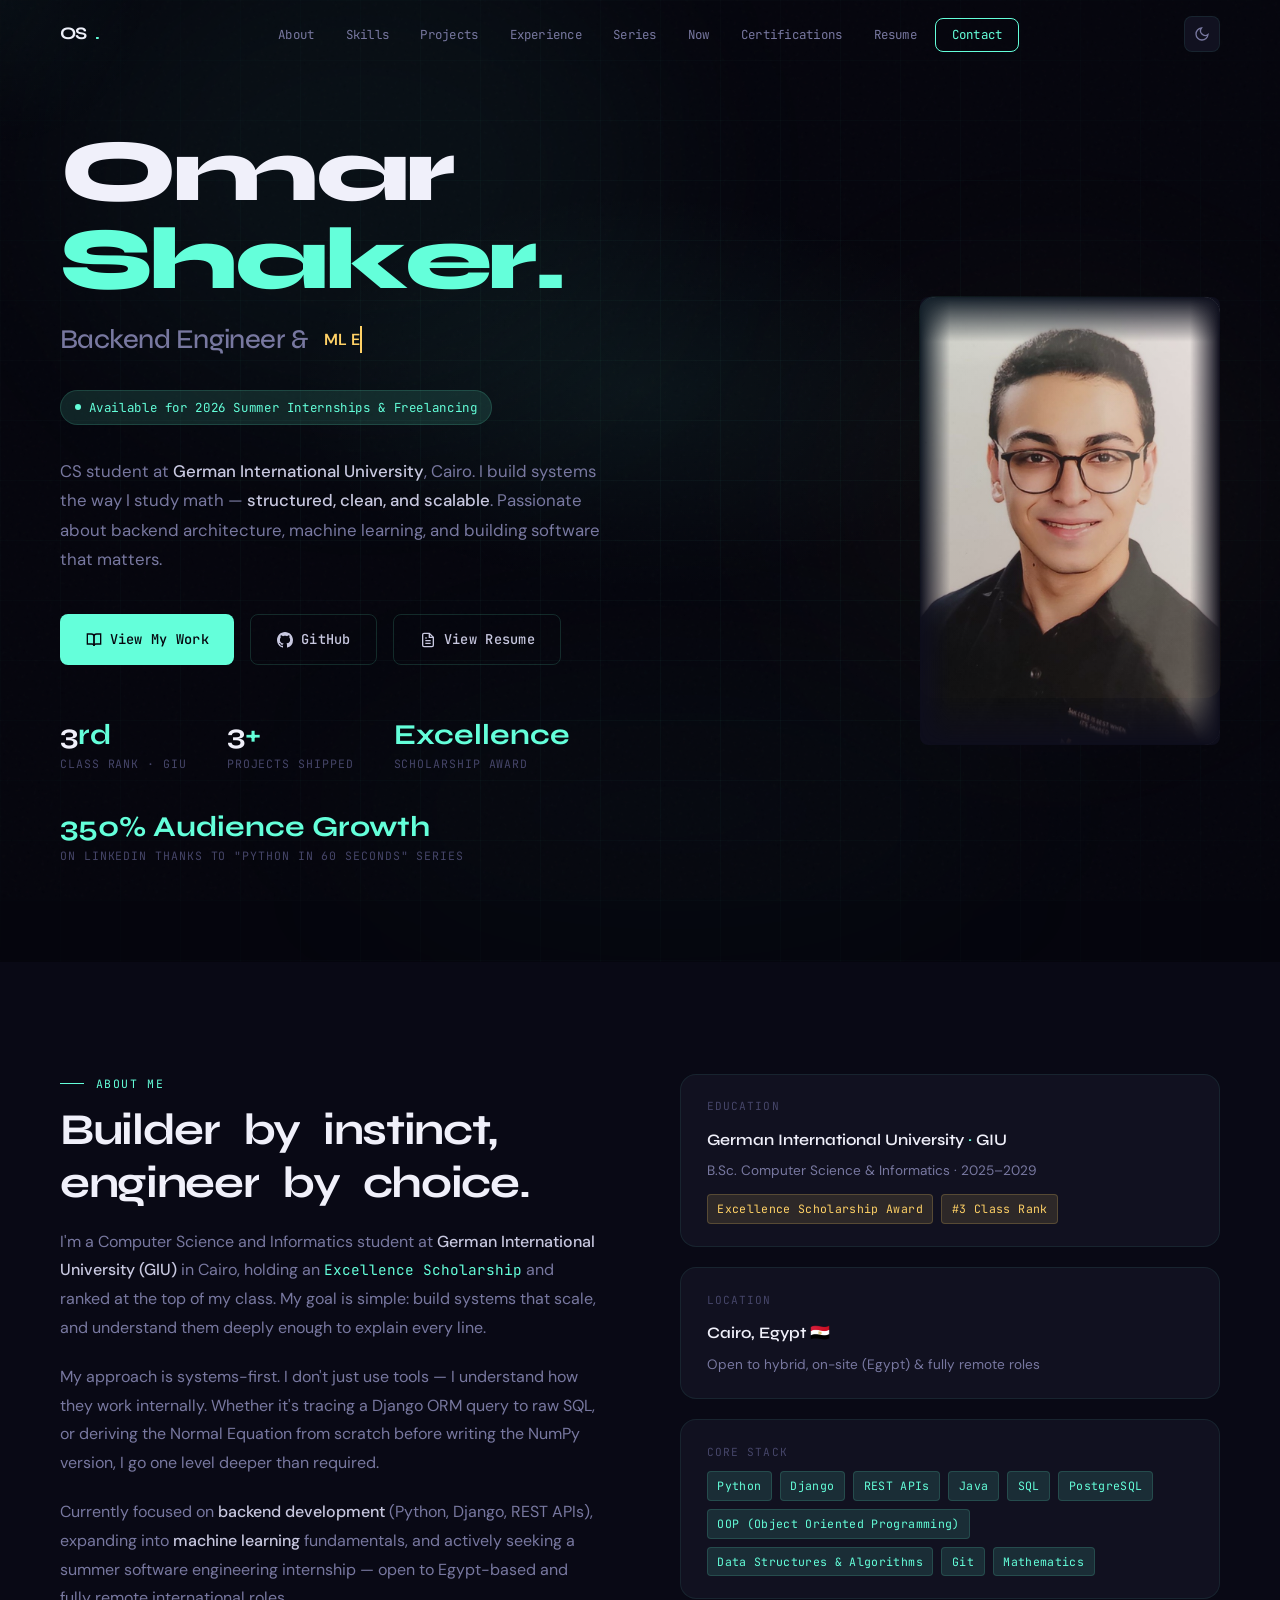
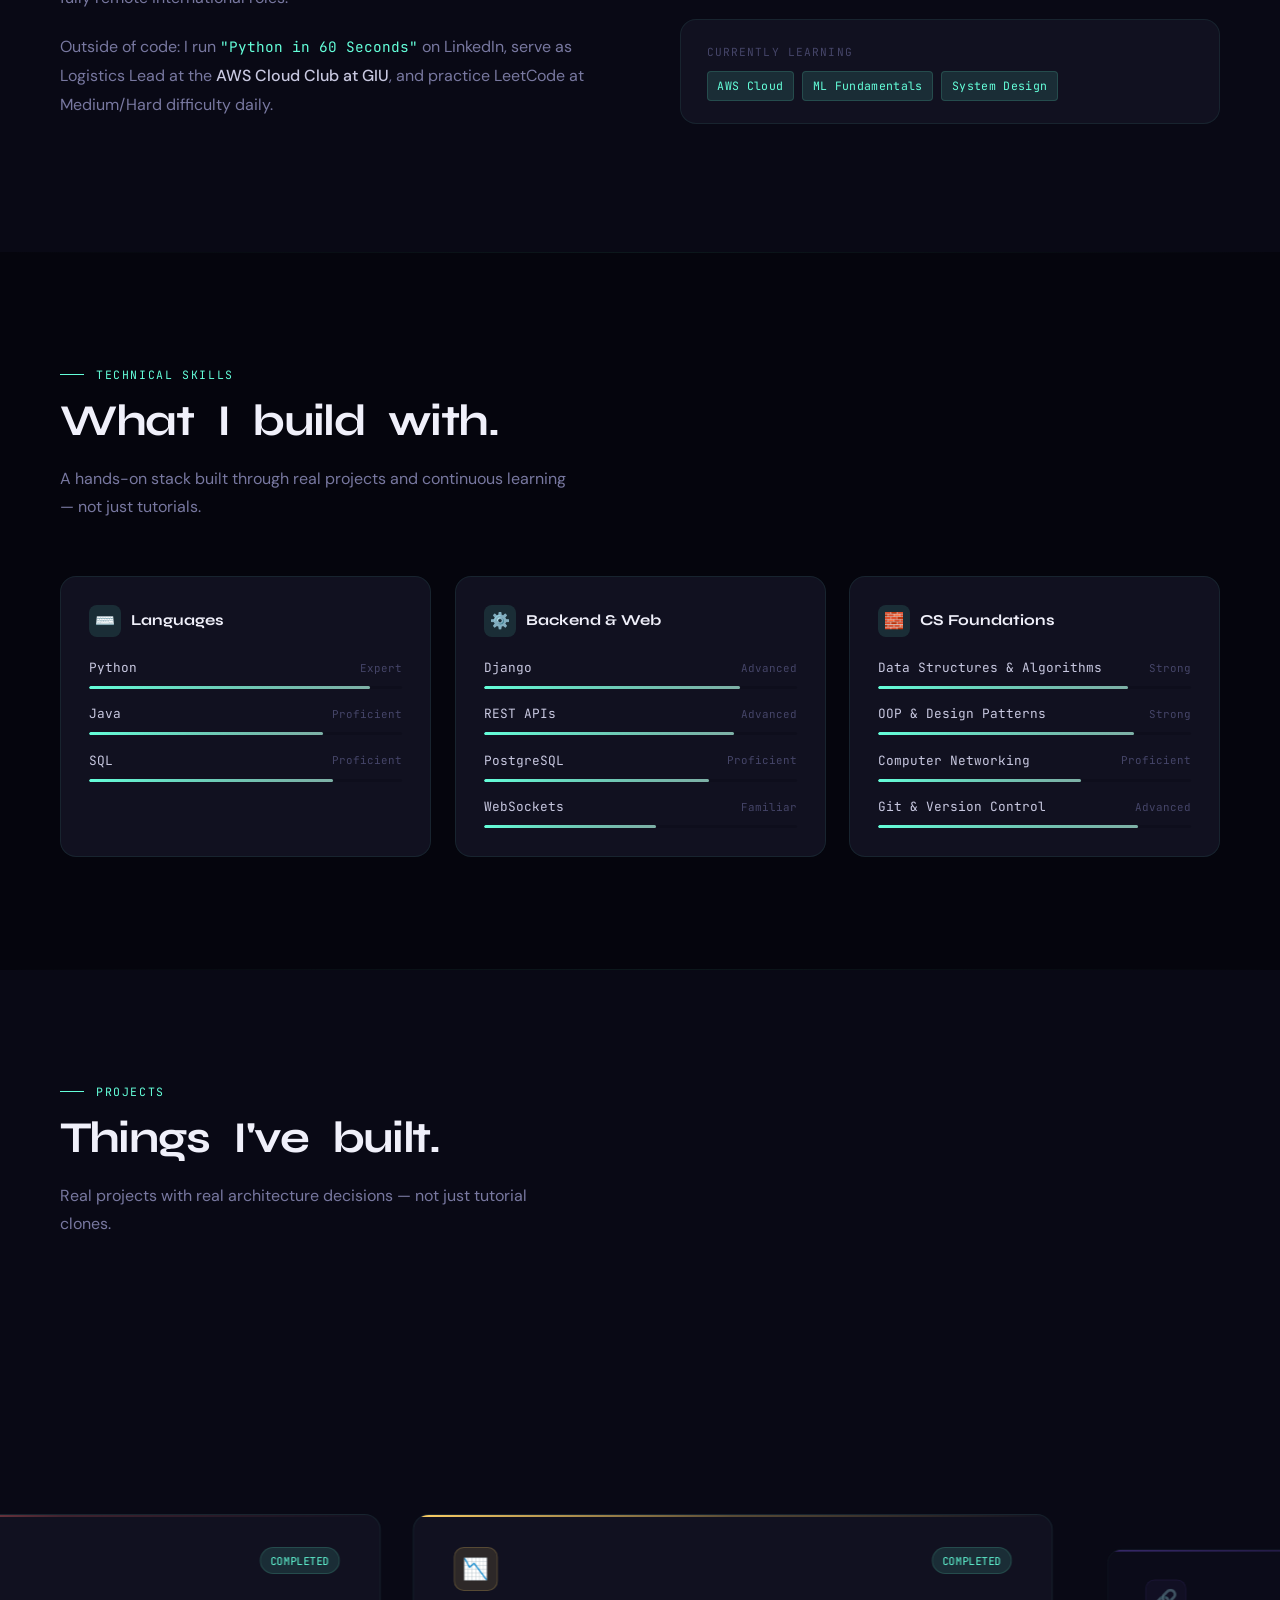
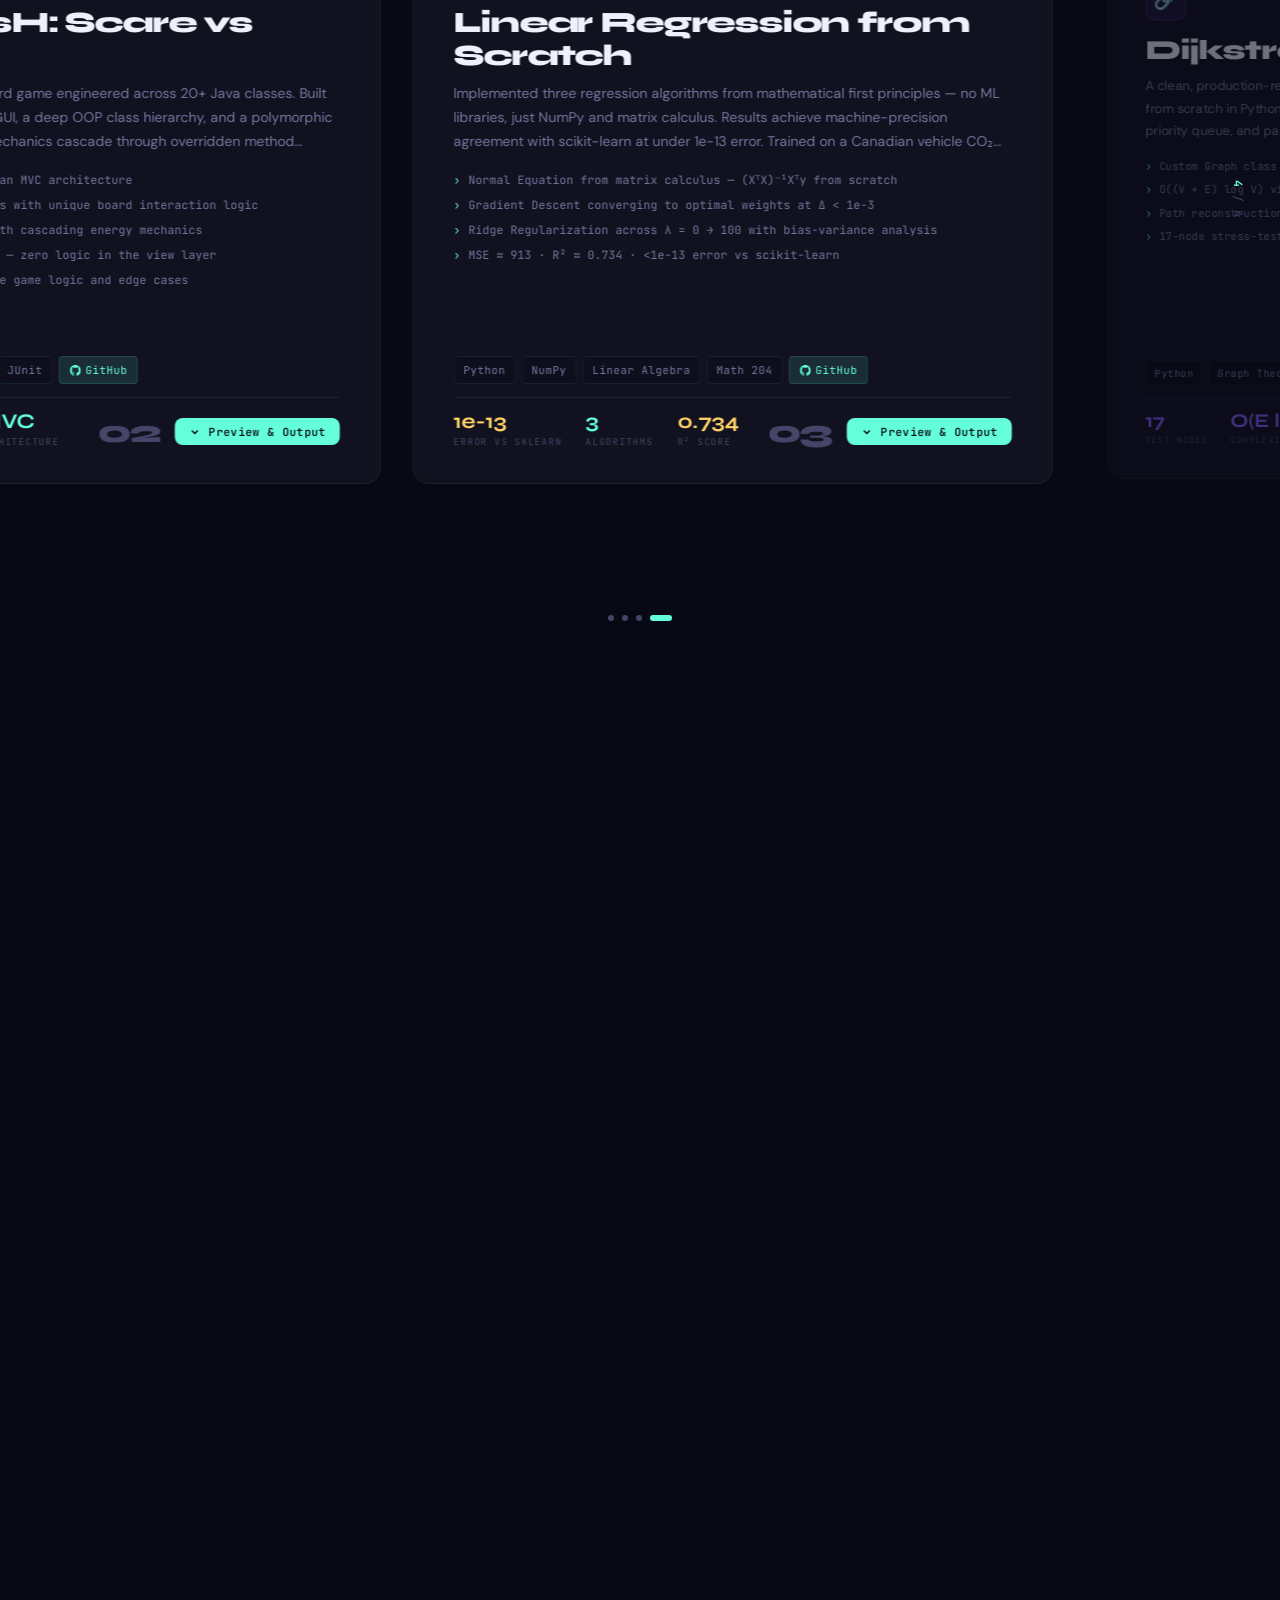
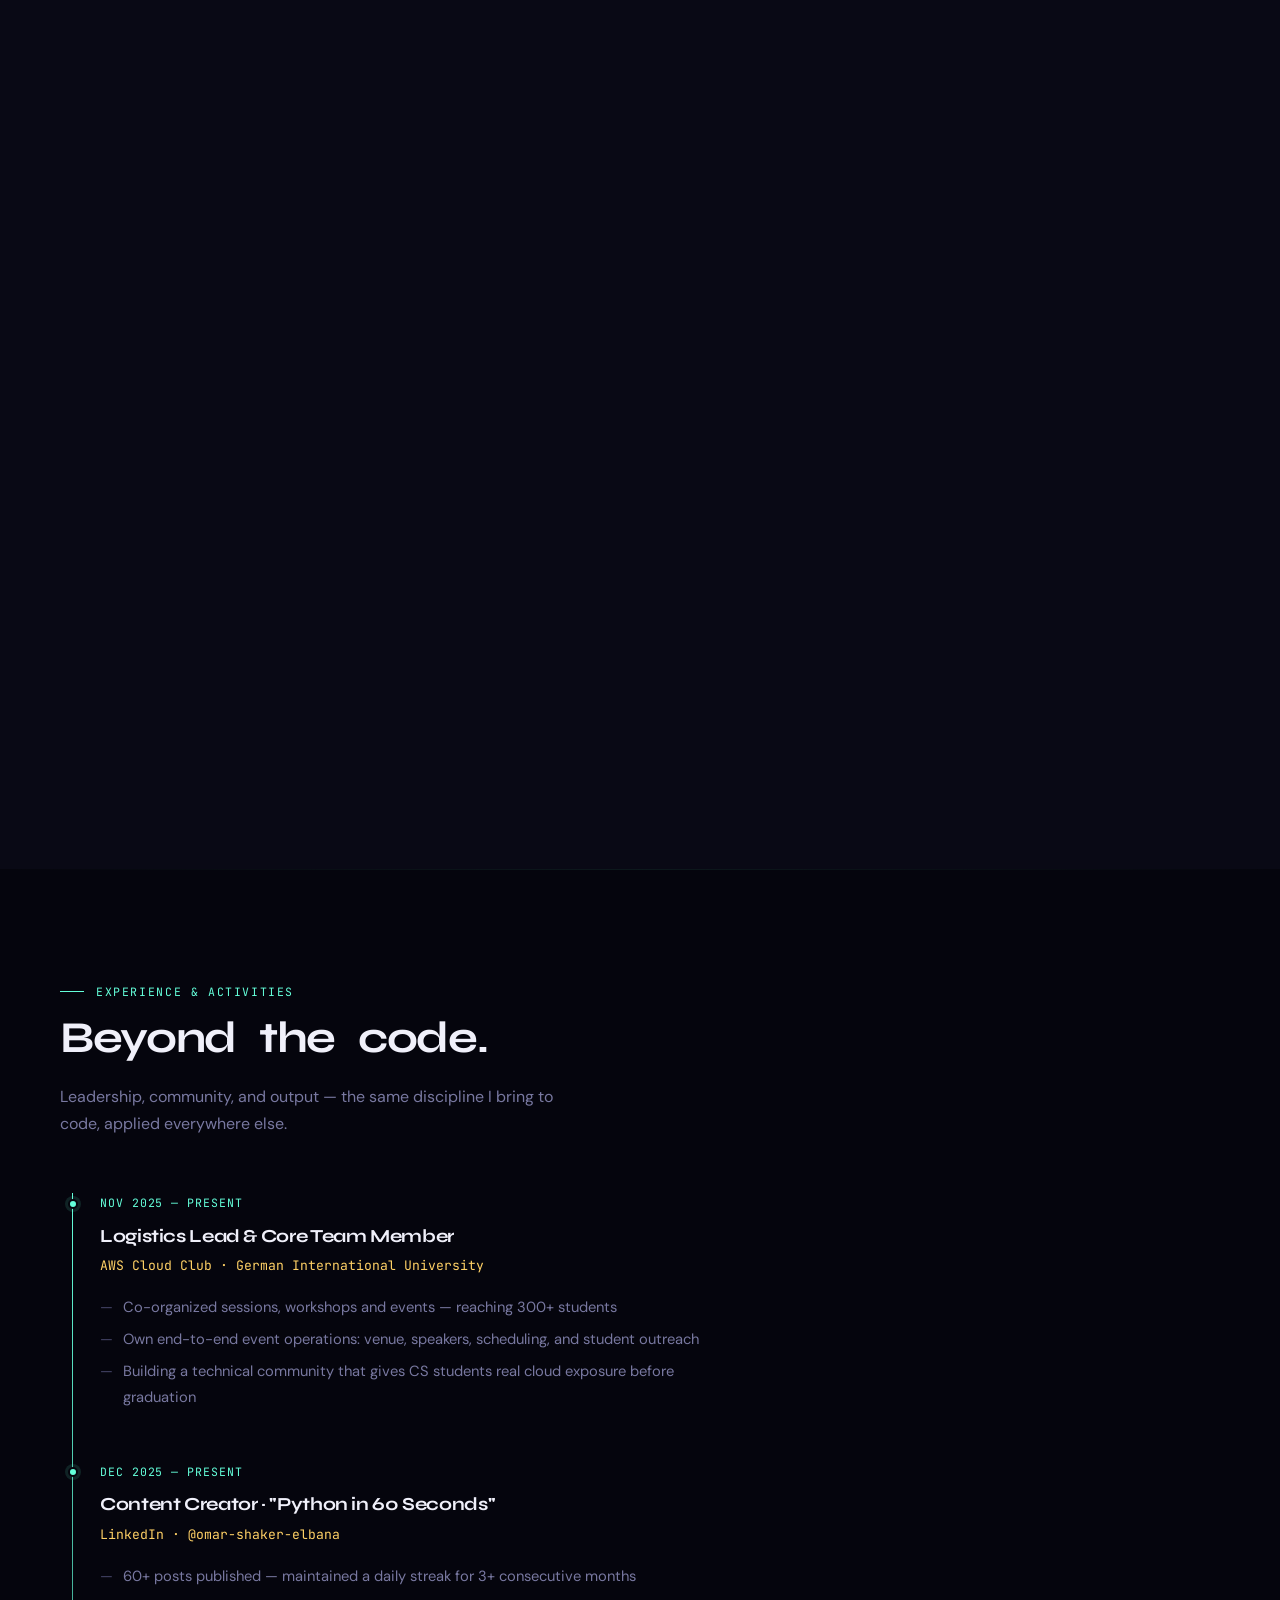
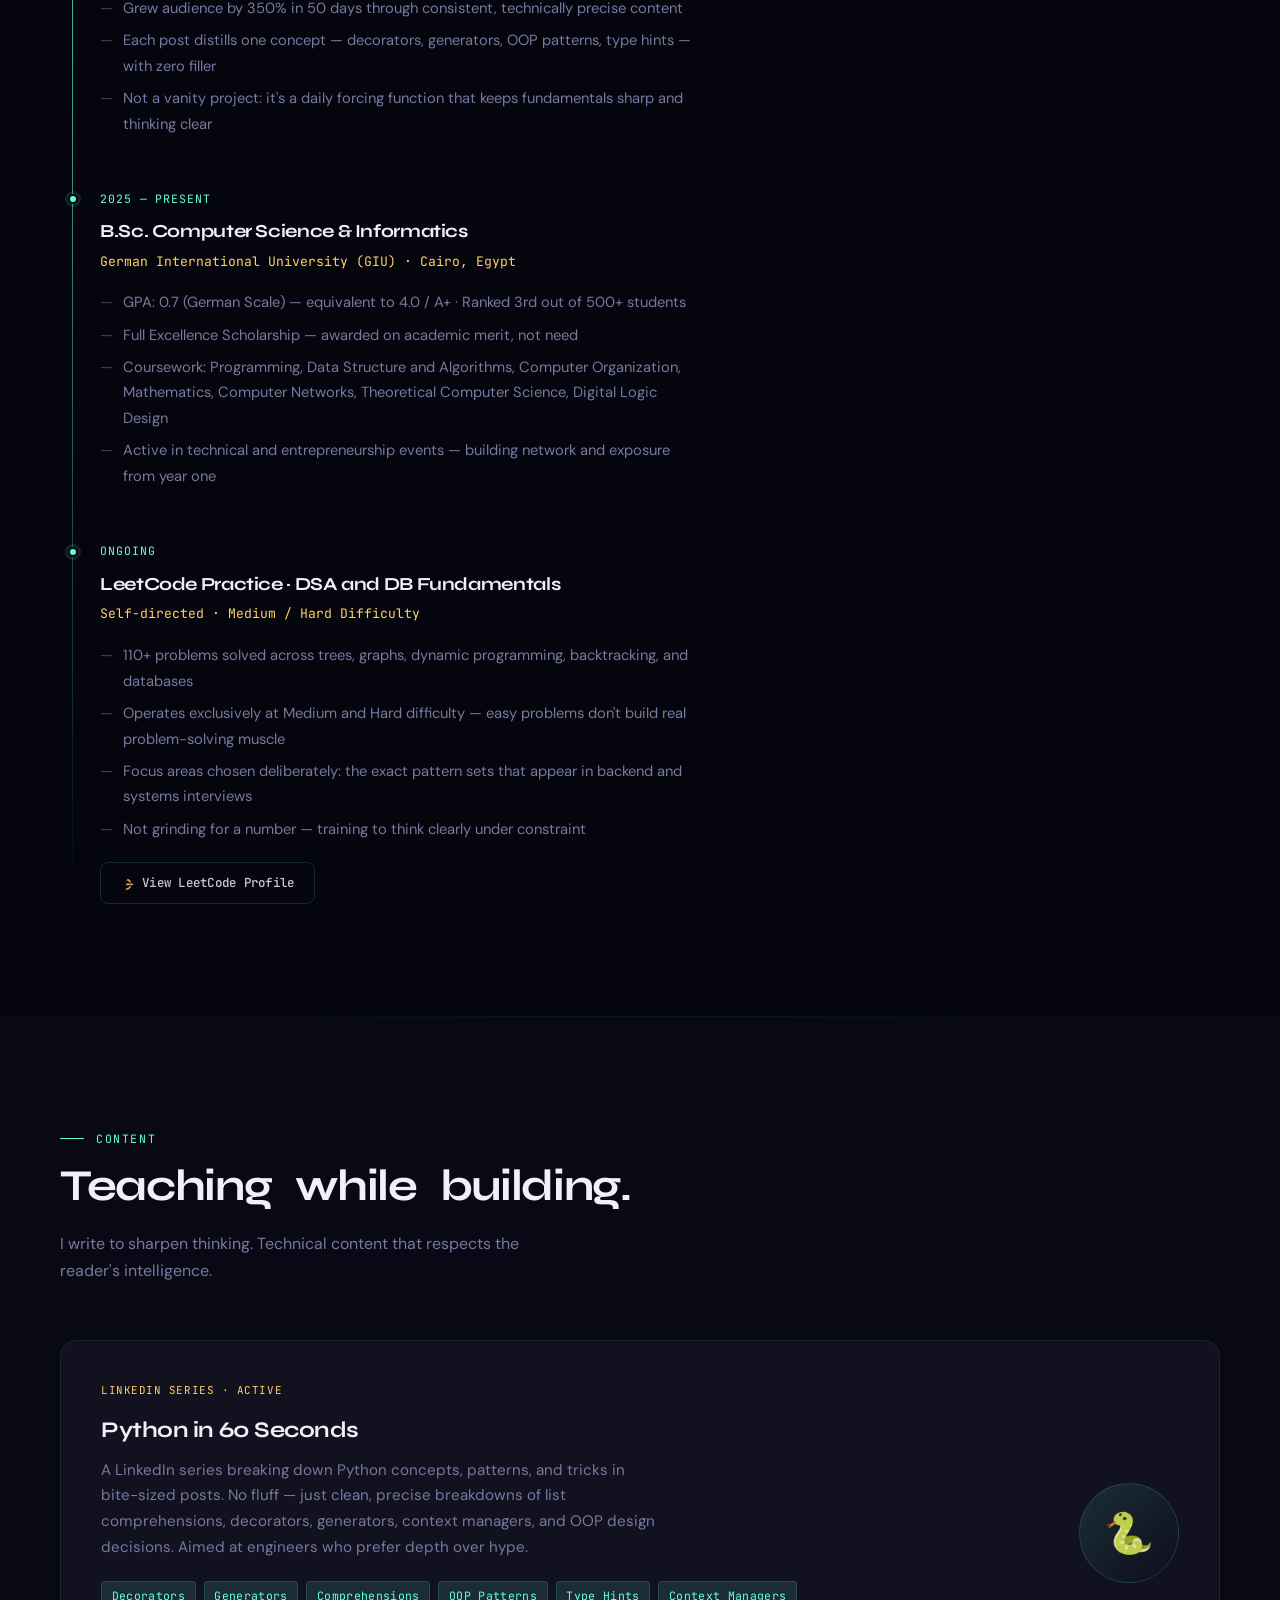
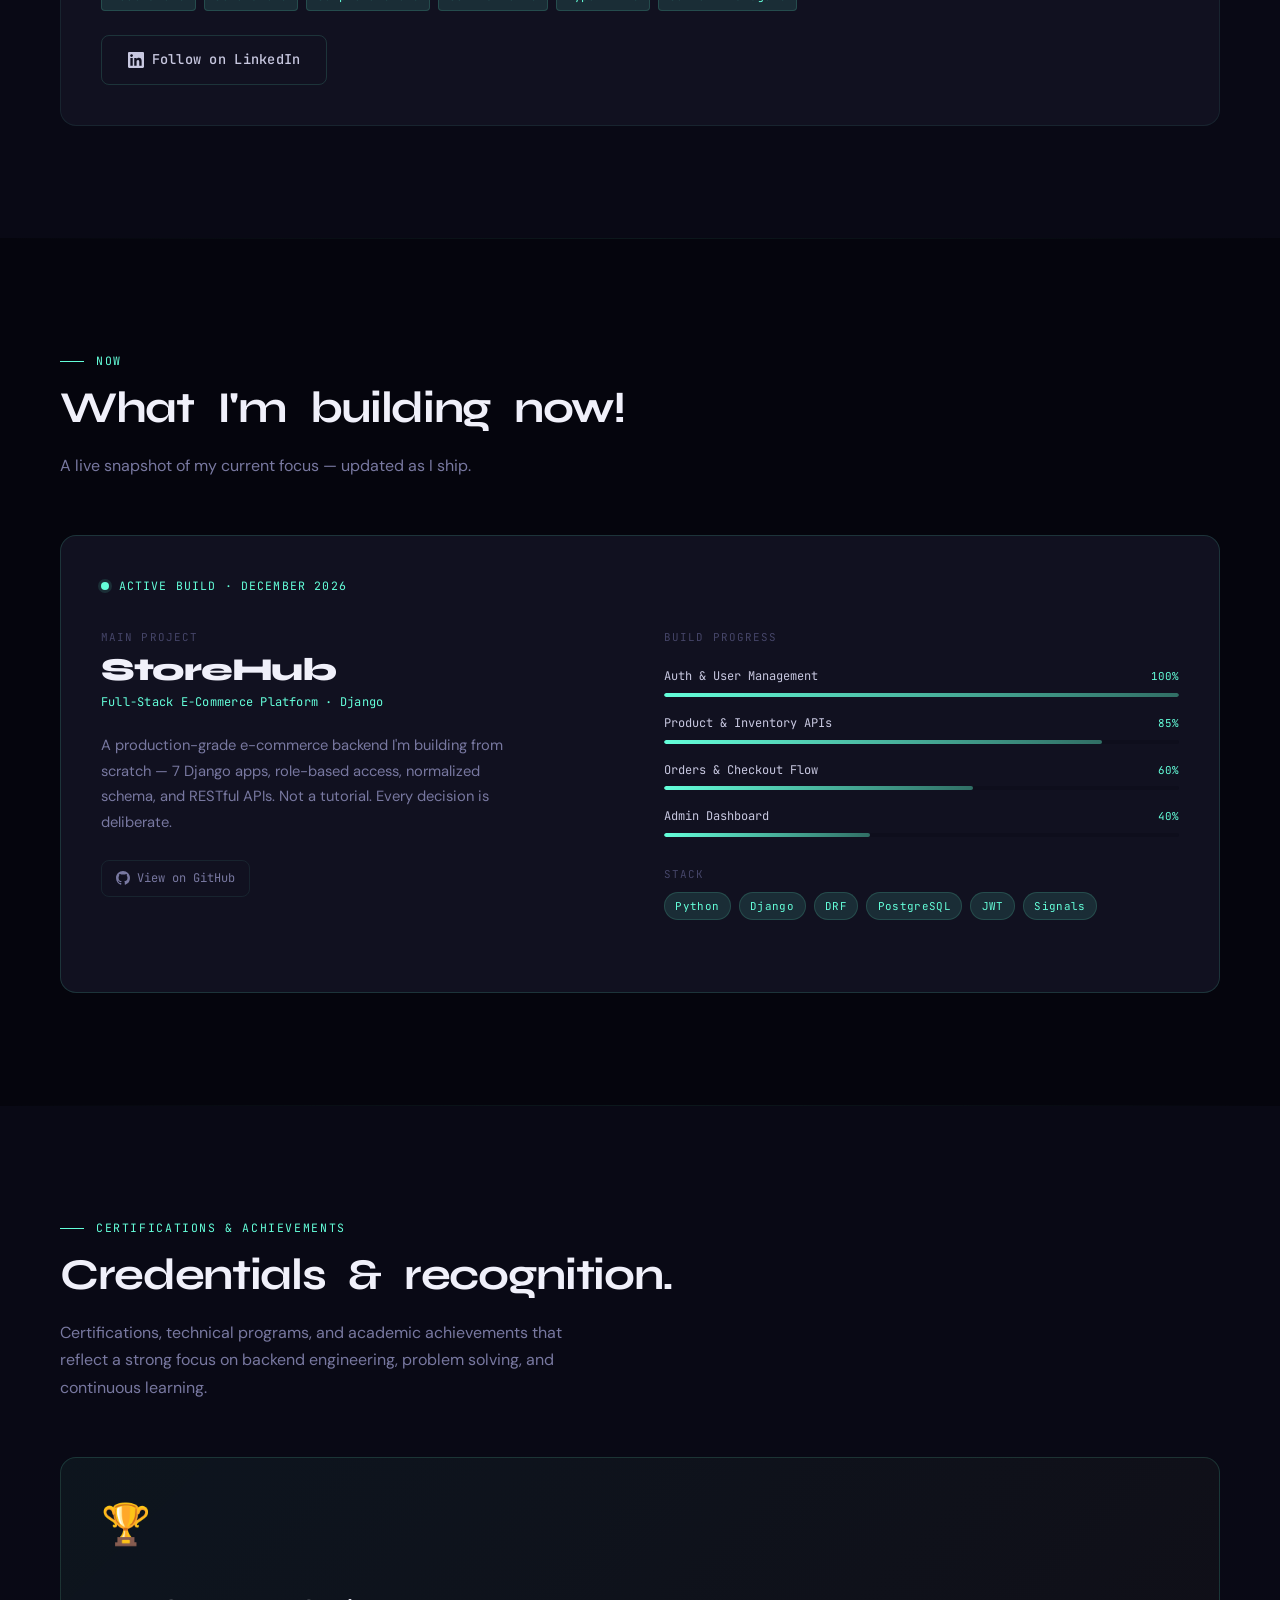
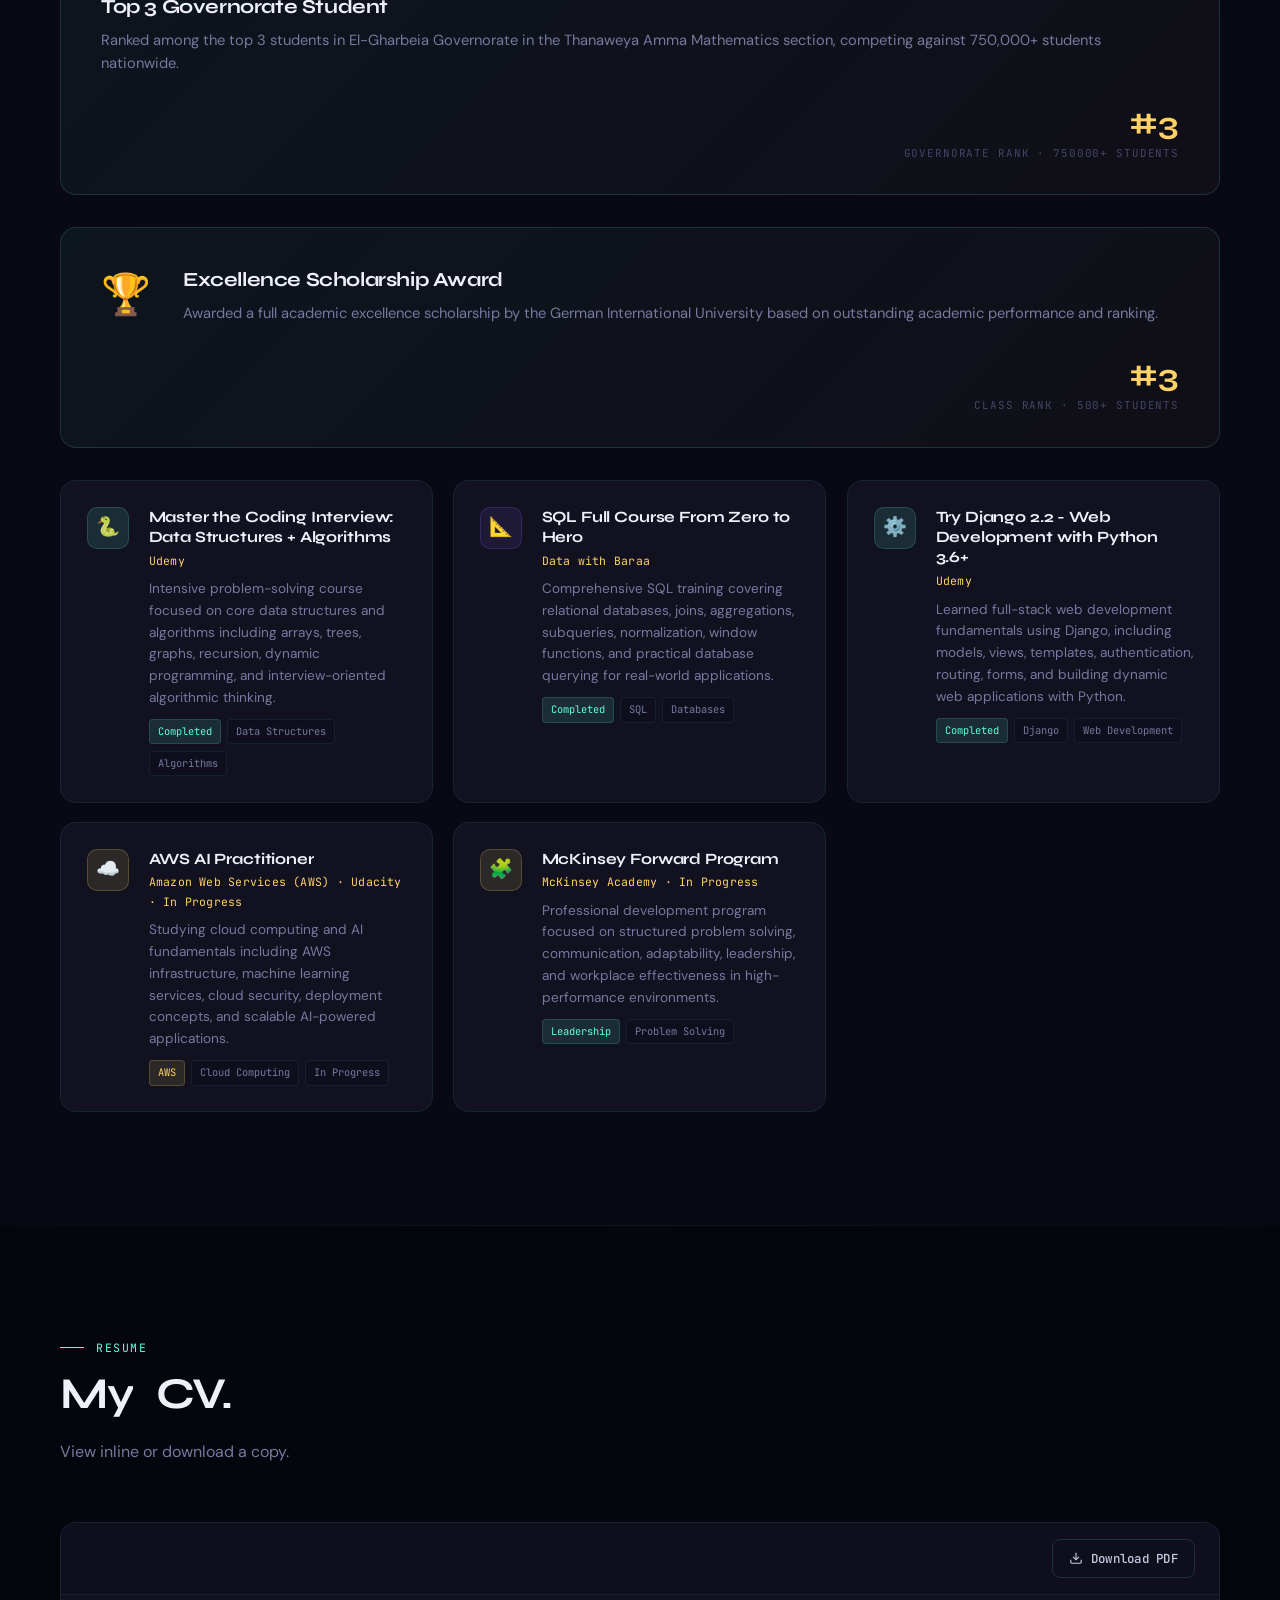
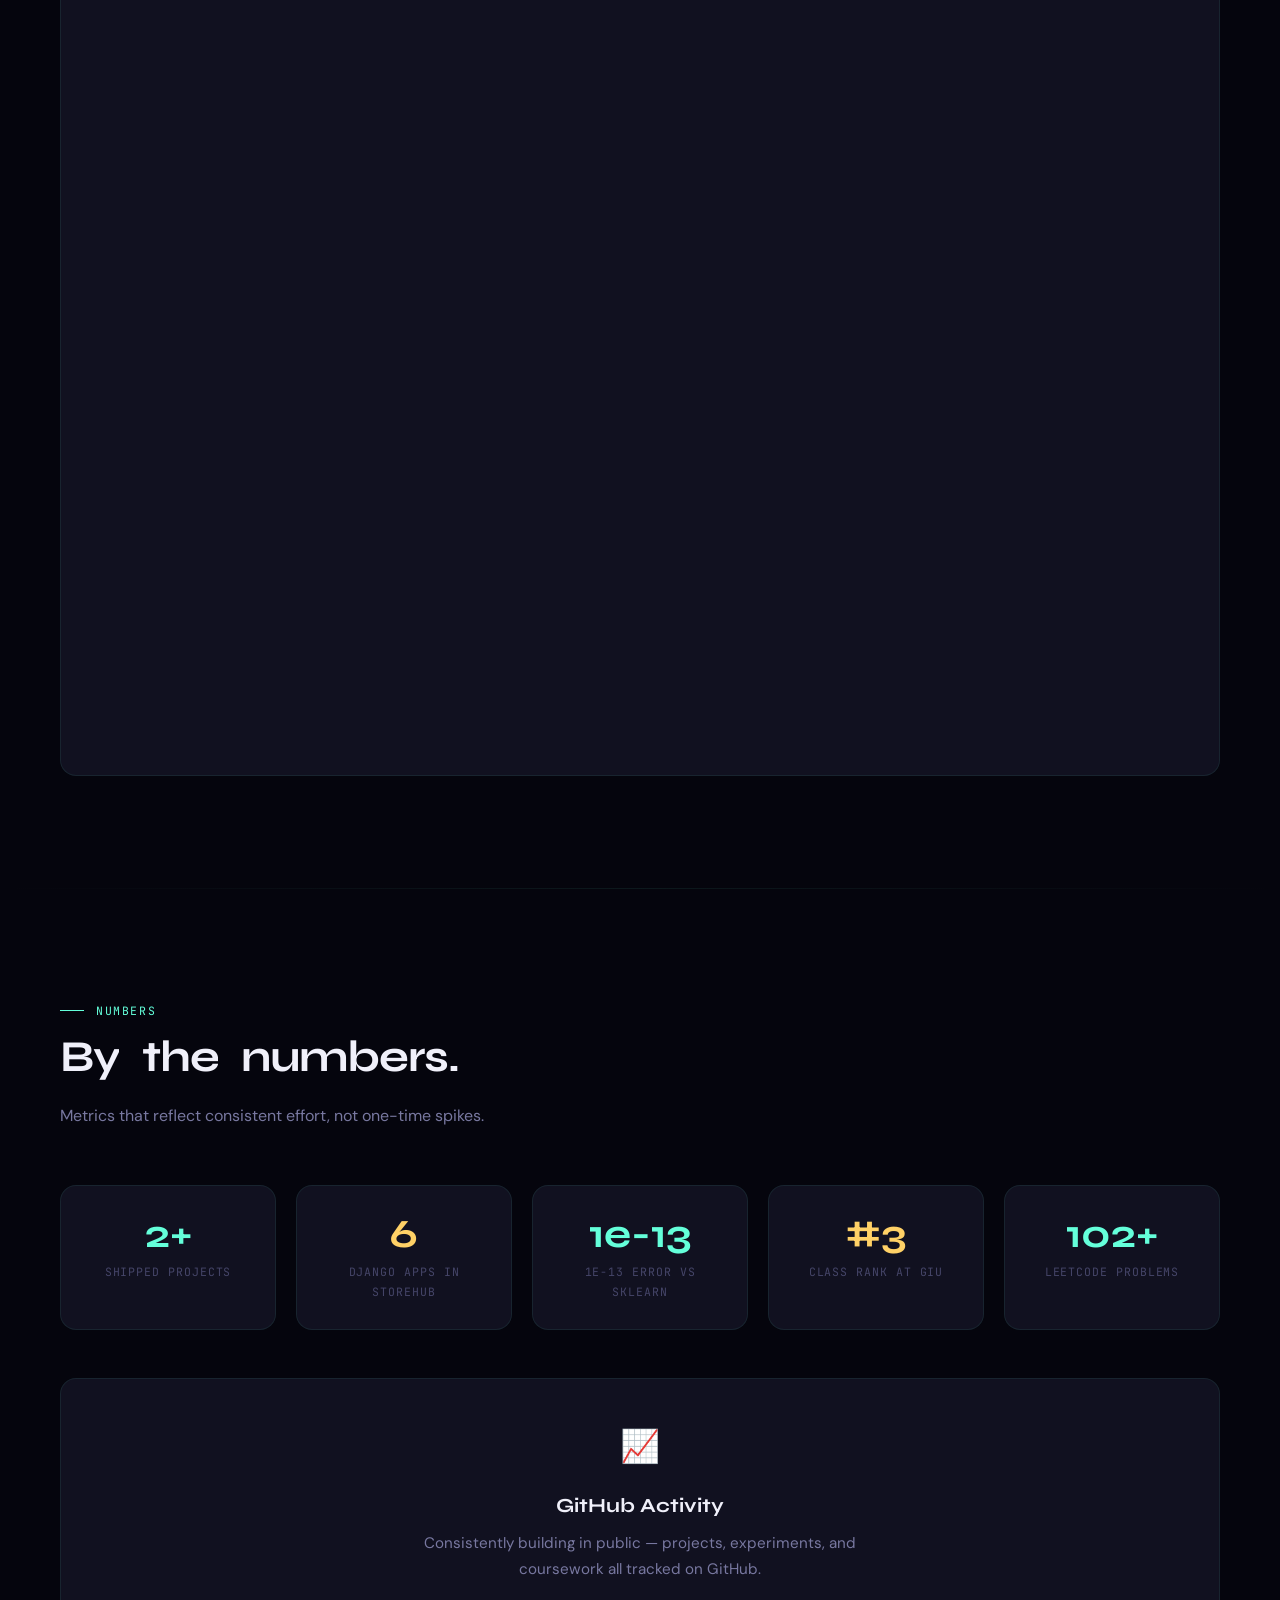
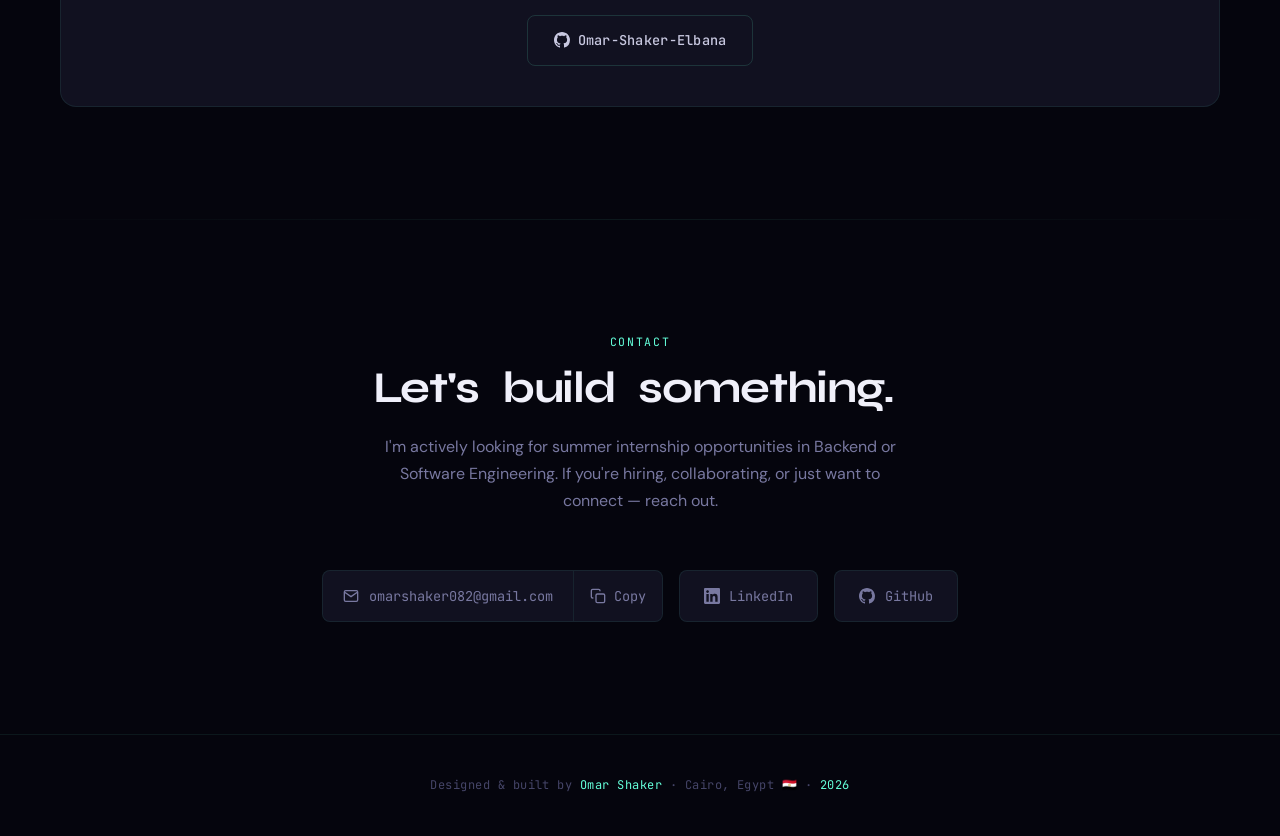
==== index.html @ 11e40914 "finished 4" ====
<!DOCTYPE html>
<html lang="en">
<head>
  <link rel="canonical" href="https://omar-shaker-elbana.github.io" />
  <meta property="og:image:width" content="1200" />
  <meta property="og:image:height" content="630" />
  <link rel="icon" href="images/icon.png" type="image/jpeg" />
  <meta charset="UTF-8" />
  <meta name="viewport" content="width=device-width, initial-scale=1.0" />
  <meta name="description" content="Omar Shaker — Backend Engineer and CS student at GIU Cairo. Building scalable systems with Python, Django, and REST APIs. Open to 2026 summer internships." />
  <meta property="og:title" content="Omar Shaker · Backend Engineer" />
  <meta property="og:description" content="CS student at GIU Cairo, ranked #3 in class. Building production-grade backends with Python, Django, and REST APIs. Open to 2026 summer internships." />
  <meta property="og:image" content="images/omar.jpg" />
  <meta property="og:type" content="website" />
  <meta property="og:url" content="https://omar-shaker-elbana.github.io" />
  <meta name="twitter:card" content="summary_large_image" />
  <meta name="twitter:title" content="Omar Shaker · Backend Engineer" />
  <meta name="twitter:description" content="CS student at GIU Cairo. Python, Django, REST APIs. Open to 2026 summer internships." />
  <meta name="twitter:image" content="images/omar.jpg" />
  <title>Omar Shaker · Backend Engineer</title>
  <link rel="preconnect" href="https://fonts.googleapis.com" />
  <link rel="preconnect" href="https://fonts.gstatic.com" crossorigin />
  <link href="https://fonts.googleapis.com/css2?family=Syne:wght@400;500;600;700;800&family=JetBrains+Mono:ital,wght@0,300;0,400;0,500;1,300&family=DM+Sans:ital,opsz,wght@0,9..40,300;0,9..40,400;0,9..40,500;1,9..40,300&display=swap" rel="stylesheet" />

  <style>
    /* ─── VARIABLES ─── */
    :root {
      --bg-0: #05050d; --bg-1: #090915; --bg-2: #0e0e1c;
      --bg-card: #111120; --bg-hover: #161628;
      --border: rgba(100,255,210,0.08); --border-mid: rgba(100,255,210,0.15);
      --mint: #64ffda; --mint-dim: rgba(100,255,210,0.12); --mint-glow: rgba(100,255,210,0.25);
      --gold: #ffd166; --gold-dim: rgba(255,209,102,0.12); --coral: #ff6b6b;
      --text-0: #f0f0fa; --text-1: #c8c8e0; --text-2: #7878a0; --text-3: #454568;
      --font-display: 'Syne', sans-serif; --font-mono: 'JetBrains Mono', monospace; --font-body: 'DM Sans', sans-serif;
      --radius: 8px; --radius-lg: 16px;
      --trans: 0.3s cubic-bezier(0.4,0,0.2,1); --trans-slow: 0.6s cubic-bezier(0.4,0,0.2,1);
      --spring: cubic-bezier(0.34,1.56,0.64,1);
      --expo: cubic-bezier(0.16,1,0.3,1);
    }

    /* ─── RESET ─── */
    *, *::before, *::after { box-sizing: border-box; margin: 0; padding: 0; }
    html { scroll-behavior: smooth; font-size: 16px; }
    body { background: var(--bg-0); color: var(--text-1); font-family: var(--font-body); line-height: 1.7; overflow-x: hidden; }
    a { color: inherit; text-decoration: none; }
    img { max-width: 100%; display: block; }
    ::selection { background: var(--mint-dim); color: var(--mint); }
    ::-webkit-scrollbar { width: 4px; }
    ::-webkit-scrollbar-track { background: var(--bg-0); }
    ::-webkit-scrollbar-thumb { background: var(--text-3); border-radius: 2px; }
    ::-webkit-scrollbar-thumb:hover { background: var(--mint); }

    /* ─── NOISE OVERLAY ─── */
    body::before {
      content: '';
      position: fixed; inset: 0;
      background-image: url("data:image/svg+xml,%3Csvg viewBox='0 0 256 256' xmlns='http://www.w3.org/2000/svg'%3E%3Cfilter id='noise'%3E%3CfeTurbulence type='fractalNoise' baseFrequency='0.9' numOctaves='4' stitchTiles='stitch'/%3E%3C/filter%3E%3Crect width='100%25' height='100%25' filter='url(%23noise)' opacity='0.04'/%3E%3C/svg%3E");
      pointer-events: none; z-index: 0; opacity: 0.5;
    }

    /* ─── CUSTOM CURSOR ─── */
    .cursor-glow {
      position: fixed;
      width: 300px; height: 300px;
      border-radius: 50%;
      background: radial-gradient(circle, rgba(100,255,210,0.04) 0%, transparent 70%);
      pointer-events: none;
      transform: translate(-50%, -50%);
      z-index: 9999;
      transition: transform 0.15s ease, opacity 0.3s ease;
      will-change: transform;
    }

    /* ─── LAYOUT ─── */
    .container { width: min(1160px, 100% - 4rem); margin-inline: auto; }
    section { position: relative; z-index: 1; }

    /* ─── HEADER ─── */
    #header {
      position: fixed; top: 0; left: 0; right: 0; z-index: 100;
      padding: 0; transition: background var(--trans), box-shadow var(--trans);
    }
    #header.scrolled {
      background: rgba(5,5,13,0.88);
      backdrop-filter: blur(20px); -webkit-backdrop-filter: blur(20px);
      box-shadow: 0 1px 0 var(--border);
    }
    nav { display: flex; align-items: center; justify-content: space-between; height: 68px; gap: 2rem; }
    .nav-logo {
      font-family: var(--font-display); font-weight: 700; font-size: 1.1rem;
      letter-spacing: -0.02em; color: var(--text-0);
      display: flex; align-items: center; gap: 0.5rem;
      /* Logo entrance */
      animation: navLogoIn 0.7s var(--expo) both;
    }
    .nav-logo span { color: var(--mint); }
    .nav-links { display: flex; align-items: center; gap: 0.25rem; list-style: none; }
    .nav-links li {
      animation: navItemDrop 0.5s var(--expo) both;
    }
    .nav-links li:nth-child(1) { animation-delay: 0.05s; }
    .nav-links li:nth-child(2) { animation-delay: 0.1s; }
    .nav-links li:nth-child(3) { animation-delay: 0.15s; }
    .nav-links li:nth-child(4) { animation-delay: 0.2s; }
    .nav-links li:nth-child(5) { animation-delay: 0.25s; }
    .nav-links li:nth-child(6) { animation-delay: 0.3s; }
    .nav-links li:nth-child(7) { animation-delay: 0.35s; }
    .nav-links li:nth-child(8) { animation-delay: 0.4s; }
    .nav-links li:nth-child(9) { animation-delay: 0.45s; }
    .nav-links a {
      font-family: var(--font-mono); font-size: 0.78rem; color: var(--text-2);
      padding: 0.45rem 0.85rem; border-radius: var(--radius);
      transition: color var(--trans), background var(--trans);
      letter-spacing: 0.02em; position: relative;
    }
    .nav-links a::after {
      content: ''; position: absolute; bottom: 2px; left: 50%; right: 50%;
      height: 1px; background: var(--mint);
      transition: left 0.3s var(--expo), right 0.3s var(--expo);
    }
    .nav-links a:hover::after, .nav-links a.active::after { left: 10%; right: 10%; }
    .nav-links a:hover, .nav-links a.active { color: var(--mint); background: var(--mint-dim); }
    .nav-cta {
      font-family: var(--font-mono); font-size: 0.78rem; color: var(--mint) !important;
      border: 1px solid var(--mint) !important; padding: 0.45rem 1rem !important;
      border-radius: var(--radius) !important; background: transparent !important;
      transition: background var(--trans), color var(--trans) !important;
    }
    .nav-cta:hover { background: var(--mint) !important; color: var(--bg-0) !important; }
    .hamburger { display: none; flex-direction: column; gap: 5px; cursor: pointer; padding: 4px; background: none; border: none; }
    .hamburger span { display: block; width: 24px; height: 2px; background: var(--text-1); border-radius: 2px; transition: var(--trans); }
    .hamburger.open span:nth-child(1) { transform: translateY(7px) rotate(45deg); }
    .hamburger.open span:nth-child(2) { opacity: 0; transform: scaleX(0); }
    .hamburger.open span:nth-child(3) { transform: translateY(-7px) rotate(-45deg); }

    /* ─── MOBILE NAV ─── */
    .mobile-menu {
      display: flex; position: fixed; inset: 0;
      background: rgba(5,5,13,0.97); backdrop-filter: blur(20px);
      z-index: 99; flex-direction: column; align-items: center;
      gap: 2rem; opacity: 0; pointer-events: none; transform: translateY(-12px);
      transition: opacity 0.35s var(--expo), transform 0.35s var(--expo);
      overflow-y: auto; justify-content: flex-start; padding-top: 5rem;
    }
    .mobile-menu.open { opacity: 1; pointer-events: auto; transform: translateY(0); }
    .mobile-menu a { font-family: var(--font-display); font-size: 1.8rem; font-weight: 600; color: var(--text-1); transition: color var(--trans); }
    .mobile-menu a:hover { color: var(--mint); }

    /* ─── AURORA / HERO BG ─── */
    .hero-aurora { position: absolute; inset: 0; overflow: hidden; pointer-events: none; }
    .aurora-orb {
      position: absolute; border-radius: 50%;
      filter: blur(90px); mix-blend-mode: screen;
      animation: auroraFloat var(--dur, 10s) ease-in-out infinite alternate;
    }
    .aurora-1 { width: 600px; height: 500px; background: rgba(100,255,210,0.045); top: -80px; left: 5%; --dur: 9s; }
    .aurora-2 { width: 450px; height: 400px; background: rgba(255,209,102,0.03); top: 30%; right: 0%; --dur: 12s; animation-delay: -4s; }
    .aurora-3 { width: 700px; height: 300px; background: rgba(100,255,210,0.02); bottom: 0; left: 25%; --dur: 14s; animation-delay: -7s; }

    /* ─── HERO ─── */
    #hero { min-height: 100vh; display: flex; align-items: center; padding: 8rem 0 6rem; position: relative; overflow: hidden; }
    .hero-grid-bg {
      position: absolute; inset: 0;
      background-image: linear-gradient(rgba(100,255,210,0.03) 1px, transparent 1px), linear-gradient(90deg, rgba(100,255,210,0.03) 1px, transparent 1px);
      background-size: 60px 60px;
      mask-image: radial-gradient(ellipse 80% 80% at 50% 50%, black 30%, transparent 100%);
      animation: gridShift 20s linear infinite;
    }
    .hero-glow {
      position: absolute; top: 20%; left: 50%; transform: translateX(-50%);
      width: 700px; height: 400px;
      background: radial-gradient(ellipse, rgba(100,255,210,0.06) 0%, transparent 70%);
      pointer-events: none;
      animation: glowPulse 4s ease-in-out infinite alternate;
    }
    .hero-content { position: relative; max-width: 780px; }
    .hero-tag {
      display: inline-flex; align-items: center; gap: 0.5rem;
      font-family: var(--font-mono); font-size: 0.78rem; color: var(--mint);
      background: var(--mint-dim); border: 1px solid var(--border-mid);
      padding: 0.35rem 0.85rem; border-radius: 100px; margin-bottom: 2rem;
      letter-spacing: 0.05em;
      animation: slideInLeft 0.8s var(--expo) 0.1s both;
    }
    .hero-tag::before { content: ''; width: 6px; height: 6px; border-radius: 50%; background: var(--mint); animation: pulse 2s ease infinite; }
    .hero-name {
      font-family: var(--font-display); font-weight: 800;
      font-size: clamp(3rem, 8vw, 5.5rem); line-height: 1;
      letter-spacing: -0.04em; color: var(--text-0); margin-bottom: 0.75rem;
      perspective: 600px;
    }
    .hero-name .accent { color: var(--mint); }
    /* char-split will animate chars; pre-animate state hidden via JS */
    .char-split {
      display: inline-block;
      animation: charFlip 0.65s var(--expo) both;
      transform-origin: bottom center;
    }
    .hero-title-line {
      display: flex; align-items: center; gap: 1rem; margin-bottom: 1.75rem;
      animation: slideInLeft 0.8s var(--expo) 0.45s both;
    }
    .hero-title { font-family: var(--font-display); font-size: clamp(1.2rem, 3vw, 1.7rem); font-weight: 500; color: var(--text-2); letter-spacing: -0.02em; }
    .typewriter { color: var(--gold); font-weight: 600; border-right: 2px solid var(--gold); animation: blink 0.9s step-end infinite; white-space: nowrap; overflow: hidden; }
    .hero-bio {
      font-size: 1.05rem; color: var(--text-2); max-width: 560px; line-height: 1.75; margin-bottom: 2.5rem;
      animation: blurIn 0.9s ease 0.6s both;
    }
    .hero-bio strong { color: var(--text-1); font-weight: 500; }
    .hero-actions { display: flex; flex-wrap: wrap; gap: 1rem; margin-bottom: 3.5rem; animation: riseOvershoot 0.7s var(--spring) 0.75s both; }
    .hero-stats { display: flex; flex-wrap: wrap; gap: 2.5rem; animation: popBounce 0.8s var(--spring) 0.9s both; }
    .stat-item {}
    .stat-num { font-family: var(--font-display); font-size: 1.8rem; font-weight: 700; color: var(--text-0); line-height: 1; }
    .stat-num span { color: var(--mint); }
    .stat-label { font-family: var(--font-mono); font-size: 0.72rem; color: var(--text-3); letter-spacing: 0.08em; margin-top: 0.25rem; text-transform: uppercase; }

    /* ─── BUTTONS ─── */
    .btn {
      display: inline-flex; align-items: center; gap: 0.5rem;
      font-family: var(--font-mono); font-size: 0.85rem; font-weight: 500;
      padding: 0.8rem 1.6rem; border-radius: var(--radius);
      transition: var(--trans); cursor: pointer; border: none; letter-spacing: 0.02em;
      position: relative; overflow: hidden;
    }
    .btn::after {
      content: ''; position: absolute; inset: 0;
      background: linear-gradient(135deg, rgba(255,255,255,0.1), transparent);
      opacity: 0; transition: opacity 0.3s;
    }
    .btn:hover::after { opacity: 1; }
    .btn-primary { background: var(--mint); color: var(--bg-0); }
    .btn-primary:hover { background: #7fffdf; transform: translateY(-2px); box-shadow: 0 8px 32px rgba(100,255,210,0.3); }
    .btn-outline { background: transparent; color: var(--text-1); border: 1px solid var(--border-mid); }
    .btn-outline:hover { border-color: var(--mint); color: var(--mint); background: var(--mint-dim); transform: translateY(-2px); }

    /* ─── SCROLL PROGRESS ─── */
    #scroll-progress {
      position: fixed; top: 0; left: 0; height: 2px; width: 0%;
      background: linear-gradient(90deg, var(--mint), rgba(100,255,210,0.5));
      z-index: 200; transition: width 0.08s linear;
      box-shadow: 0 0 8px var(--mint-glow);
    }

    /* ─── SECTION COMMON ─── */
    section.pad { padding: 7rem 0; }
    .section-label {
      font-family: var(--font-mono); font-size: 0.72rem; letter-spacing: 0.14em;
      text-transform: uppercase; color: var(--mint); margin-bottom: 0.75rem;
      display: flex; align-items: center; gap: 0.75rem;
    }
    .section-label::before { content: ''; display: block; width: 24px; height: 1px; background: var(--mint); }
    .section-title {
      font-family: var(--font-display); font-size: clamp(2rem, 4vw, 2.75rem);
      font-weight: 700; color: var(--text-0); letter-spacing: -0.03em;
      line-height: 1.15; margin-bottom: 1rem;
      overflow: hidden; /* for word-split children */
    }
    .title-word { display: inline-block; overflow: hidden; vertical-align: bottom; padding-bottom: 0.06em; margin-right: 0.3em; }
    .title-word-inner { display: inline-block; transform: translateY(110%); }
    .section-title.words-visible .title-word-inner { transform: translateY(0); transition: transform 0.75s var(--expo); }
    .section-sub { font-size: 1rem; color: var(--text-2); max-width: 520px; line-height: 1.7; margin-bottom: 3.5rem; }

    /* ─── REVEAL SYSTEM — varied per data-anim attr ─── */
    .reveal {
      animation-name: var(--anim, animFadeUp);
      animation-duration: var(--dur, 0.7s);
      animation-timing-function: var(--ease, var(--expo));
      animation-delay: var(--delay, 0s);
      animation-fill-mode: both;
      animation-play-state: paused;
    }
    .reveal.visible { animation-play-state: running; }

    /* delay helpers */
    .reveal-delay-1 { --delay: 0.1s; }
    .reveal-delay-2 { --delay: 0.2s; }
    .reveal-delay-3 { --delay: 0.3s; }
    .reveal-delay-4 { --delay: 0.4s; }

    /* ─── ABOUT ─── */
    #about { background: var(--bg-1); }
    .about-grid { display: grid; grid-template-columns: 1fr 1fr; gap: 5rem; align-items: start; }
    .about-text p { color: var(--text-2); margin-bottom: 1.25rem; font-size: 1rem; line-height: 1.8; }
    .about-text p strong { color: var(--text-1); font-weight: 500; }
    .about-text p .highlight { color: var(--mint); font-family: var(--font-mono); font-size: 0.9em; }
    .about-sidebar { display: flex; flex-direction: column; gap: 1.25rem; }
    .info-card {
      background: var(--bg-card); border: 1px solid var(--border);
      border-radius: var(--radius-lg); padding: 1.4rem 1.6rem;
      transition: border-color var(--trans), background var(--trans), transform 0.4s var(--spring);
    }
    .info-card:hover { border-color: var(--border-mid); background: var(--bg-hover); transform: translateX(-4px); }
    .info-card-title { font-family: var(--font-mono); font-size: 0.7rem; letter-spacing: 0.1em; text-transform: uppercase; color: var(--text-3); margin-bottom: 0.6rem; }
    .info-card-value { font-family: var(--font-display); font-size: 1rem; font-weight: 600; color: var(--text-0); }
    .info-card-value span { color: var(--mint); }
    .badge-row { display: flex; flex-wrap: wrap; gap: 0.5rem; margin-top: 0.5rem; }
    .badge { font-family: var(--font-mono); font-size: 0.72rem; padding: 0.25rem 0.6rem; border-radius: 4px; background: var(--mint-dim); color: var(--mint); border: 1px solid var(--border-mid); letter-spacing: 0.03em; }
    .badge.gold { background: var(--gold-dim); color: var(--gold); border-color: rgba(255,209,102,0.2); }

    /* ─── SKILLS ─── */
    #skills { background: var(--bg-0); }
    .skills-grid { display: grid; grid-template-columns: repeat(auto-fit, minmax(280px, 1fr)); gap: 1.5rem; }
    .skill-group {
      background: var(--bg-card); border: 1px solid var(--border);
      border-radius: var(--radius-lg); padding: 1.75rem;
      transition: border-color 0.3s, box-shadow 0.3s;
      transform-style: preserve-3d; will-change: transform;
      --anim: animFlipY; --dur: 0.9s;
    }
    .skill-group:hover { border-color: var(--border-mid); box-shadow: 0 16px 48px rgba(0,0,0,0.3); }
    .skill-group-title { font-family: var(--font-display); font-size: 0.95rem; font-weight: 700; color: var(--text-0); margin-bottom: 1.25rem; display: flex; align-items: center; gap: 0.6rem; }
    .skill-group-icon { width: 32px; height: 32px; border-radius: 8px; background: var(--mint-dim); display: flex; align-items: center; justify-content: center; font-size: 1rem; }
    .skill-list { display: flex; flex-direction: column; gap: 0.9rem; }
    .skill-item-header { display: flex; justify-content: space-between; align-items: center; margin-bottom: 0.45rem; }
    .skill-name { font-family: var(--font-mono); font-size: 0.8rem; color: var(--text-1); }
    .skill-level { font-family: var(--font-mono); font-size: 0.68rem; color: var(--text-3); }
    .skill-bar { height: 3px; background: var(--bg-2); border-radius: 2px; overflow: hidden; position: relative; }
    .skill-fill {
      height: 100%;
      background: linear-gradient(90deg, var(--mint), rgba(100,255,210,0.5));
      border-radius: 2px; width: 0%;
      transition: width 1.1s cubic-bezier(0.34, 1.56, 0.64, 1); /* elastic spring */
      position: relative; overflow: hidden;
    }
    .skill-fill.gold-fill { background: linear-gradient(90deg, var(--gold), rgba(255,209,102,0.5)); }
    .skill-fill.animate { width: var(--skill-width, 0%); }
    /* shimmer sweep after fill */
    .skill-fill.animate::after {
      content: '';
      position: absolute; inset: 0;
      background: linear-gradient(90deg, transparent 0%, rgba(255,255,255,0.35) 50%, transparent 100%);
      background-size: 200% 100%;
      animation: shimmerSweep 0.8s var(--expo) 1.2s both;
    }

    /* ─── PROJECTS ─── */
    #projects { background: var(--bg-1); }
    .project-featured {
      background: var(--bg-card); border: 1px solid var(--border);
      border-radius: var(--radius-lg); padding: 2.5rem;
      display: grid; grid-template-columns: 1fr 220px; gap: 3rem; align-items: start;
      margin-bottom: 1.5rem;
      position: relative;
      transition: border-color 0.4s, box-shadow 0.4s;
      transform-style: preserve-3d; will-change: transform;
      --anim: animBlurIn; --dur: 0.9s;
    }
    .project-featured::before {
      content: ''; position: absolute; top: 0; left: 0; right: 0; height: 2px;
      background: linear-gradient(90deg, var(--mint), rgba(100,255,210,0.3), transparent);
    }
    /* animated gradient border on hover */
    .project-featured::after {
      content: ''; position: absolute; inset: -1px; border-radius: var(--radius-lg);
      background: linear-gradient(var(--border-angle, 135deg), var(--mint), transparent, var(--gold), transparent);
      z-index: -1; opacity: 0;
      transition: opacity 0.4s;
    }
    .project-featured:hover::after { opacity: 0.15; animation: borderSpin 3s linear infinite; }
    .project-featured:hover { border-color: var(--border-mid); box-shadow: 0 24px 64px rgba(0,0,0,0.45); }

    .projects-secondary { display: grid; grid-template-columns: repeat(2, 1fr); gap: 1.5rem; margin-bottom: 1.5rem; }
    .projects-solo { display: grid; grid-template-columns: 1fr; }

    .project-card {
      background: var(--bg-card); border: 1px solid var(--border);
      border-radius: var(--radius-lg); padding: 2rem;
      display: flex; flex-direction: column;
      transition: border-color 0.4s, box-shadow 0.4s;
      position: relative;
      transform-style: preserve-3d; will-change: transform;
      --anim: animPopBounce; --dur: 0.65s;
    }
    .project-card::before {
      content: ''; position: absolute; top: 0; left: 0; right: 0; height: 2px;
      background: linear-gradient(90deg, transparent, var(--mint), transparent);
      opacity: 0; transition: opacity var(--trans);
    }
    .project-card:hover { border-color: var(--border-mid); box-shadow: 0 20px 60px rgba(0,0,0,0.4); }
    .project-card:hover::before { opacity: 1; }
    .project-card.solo { flex-direction: row; gap: 2rem; align-items: start; }
    .project-card.solo .project-main { flex: 1; }
    .project-card.solo .project-side { display: flex; flex-direction: column; gap: 1rem; min-width: 160px; }

    .project-header { margin-bottom: 1rem; }
    .project-icon { width: 44px; height: 44px; border-radius: 10px; background: var(--mint-dim); border: 1px solid var(--border-mid); display: flex; align-items: center; justify-content: center; font-size: 1.3rem; margin-bottom: 1.25rem; }
    .project-icon.gold-bg { background: var(--gold-dim); border-color: rgba(255,209,102,0.2); }
    .project-icon.coral-bg { background: rgba(255,107,107,0.1); border-color: rgba(255,107,107,0.2); }
    .project-title { font-family: var(--font-display); font-size: 1.2rem; font-weight: 700; color: var(--text-0); letter-spacing: -0.02em; margin-bottom: 0.25rem; }
    .project-title-lg { font-family: var(--font-display); font-size: 1.5rem; font-weight: 700; color: var(--text-0); letter-spacing: -0.03em; margin-bottom: 0.25rem; }
    .project-status { font-family: var(--font-mono); font-size: 0.68rem; color: var(--gold); letter-spacing: 0.05em; text-transform: uppercase; }
    .project-status.done { color: var(--mint); }
    .project-desc { font-size: 0.92rem; color: var(--text-2); line-height: 1.7; flex: 1; margin-bottom: 1.5rem; }
    .project-highlights { list-style: none; margin-bottom: 1.5rem; }
    .project-highlights li { font-family: var(--font-mono); font-size: 0.78rem; color: var(--text-2); padding: 0.3rem 0; display: flex; align-items: flex-start; gap: 0.6rem; }
    .project-highlights li::before { content: '›'; color: var(--mint); flex-shrink: 0; margin-top: 1px; }
    .project-tech { display: flex; flex-wrap: wrap; gap: 0.45rem; margin-bottom: 1.5rem; }
    .tech-tag {
      font-family: var(--font-mono); font-size: 0.68rem; padding: 0.2rem 0.55rem;
      border-radius: 4px; background: var(--bg-2); color: var(--text-2); border: 1px solid var(--border);
      transition: color var(--trans), border-color var(--trans), transform 0.2s var(--spring);
    }
    .project-card:hover .tech-tag, .project-featured:hover .tech-tag { color: var(--text-1); border-color: var(--border-mid); }
    /* stagger tech-tag hover lift */
    .project-card:hover .tech-tag:nth-child(1) { transform: translateY(-2px); transition-delay: 0.02s; }
    .project-card:hover .tech-tag:nth-child(2) { transform: translateY(-2px); transition-delay: 0.04s; }
    .project-card:hover .tech-tag:nth-child(3) { transform: translateY(-2px); transition-delay: 0.06s; }
    .project-card:hover .tech-tag:nth-child(4) { transform: translateY(-2px); transition-delay: 0.08s; }
    .project-card:hover .tech-tag:nth-child(5) { transform: translateY(-2px); transition-delay: 0.1s; }

    .project-footer { display: flex; gap: 0.75rem; margin-top: auto; justify-content: space-between; align-items: center; width: 100%; }
    .project-featured > div:first-child { display: flex; flex-direction: column; min-width: 0; }
    .project-featured > div:first-child .project-footer { justify-content: space-between; width: 100%; box-sizing: border-box; }
    .project-link { font-family: var(--font-mono); font-size: 0.78rem; color: var(--text-2); display: flex; align-items: center; gap: 0.35rem; transition: color var(--trans); }
    .project-link:hover { color: var(--mint); }
    .project-link svg { width: 14px; height: 14px; }
    .project-metric { background: var(--bg-2); border: 1px solid var(--border); border-radius: var(--radius); padding: 1rem 1.25rem; transition: border-color var(--trans); }
    .project-metric:hover { border-color: var(--border-mid); }
    .project-metric-value { font-family: var(--font-display); font-size: 1.6rem; font-weight: 700; color: var(--mint); line-height: 1; margin-bottom: 0.3rem; }
    .project-metric-label { font-family: var(--font-mono); font-size: 0.68rem; color: var(--text-3); text-transform: uppercase; letter-spacing: 0.08em; }

    /* ─── EXPERIENCE ─── */
    #experience { background: var(--bg-0); }
    .timeline { position: relative; padding-left: 2.5rem; }
    .timeline::before {
      content: ''; position: absolute; left: 0.75rem; top: 0; bottom: 0;
      width: 1px; background: linear-gradient(to bottom, var(--mint), transparent);
      transform: scaleY(0); transform-origin: top;
      transition: transform 1.8s cubic-bezier(0.4, 0, 0.2, 1);
    }
    .timeline.line-visible::before { transform: scaleY(1); }
    .timeline-item {
      position: relative; padding-bottom: 3rem;
      opacity: 0; animation-fill-mode: both; animation-play-state: paused;
      animation-duration: 0.8s; animation-timing-function: var(--expo);
    }
    .timeline-item:nth-child(odd) { animation-name: slideInFromLeft; }
    .timeline-item:nth-child(even) { animation-name: slideInFromRight; }
    .timeline-item.tl-visible { animation-play-state: running; }
    .timeline-item:last-child { padding-bottom: 0; }
    .timeline-dot {
      position: absolute; left: -2rem; top: 0.35rem;
      width: 10px; height: 10px; border-radius: 50%;
      background: var(--mint); border: 2px solid var(--bg-0);
      box-shadow: 0 0 0 3px var(--mint-dim);
      transform: scale(0);
      transition: transform 0.5s var(--spring);
    }
    .timeline-item.tl-visible .timeline-dot { transform: scale(1); }
    .timeline-date { font-family: var(--font-mono); font-size: 0.72rem; color: var(--mint); letter-spacing: 0.08em; text-transform: uppercase; margin-bottom: 0.5rem; }
    .timeline-title { font-family: var(--font-display); font-size: 1.15rem; font-weight: 700; color: var(--text-0); letter-spacing: -0.02em; margin-bottom: 0.2rem; }
    .timeline-org { font-family: var(--font-mono); font-size: 0.82rem; color: var(--gold); margin-bottom: 0.9rem; }
    .timeline-desc { font-size: 0.92rem; color: var(--text-2); line-height: 1.75; max-width: 600px; }
    .timeline-desc li { list-style: none; padding: 0.2rem 0; display: flex; gap: 0.6rem; }
    .timeline-desc li::before { content: '—'; color: var(--text-3); flex-shrink: 0; }

    /* ─── CERTIFICATIONS ─── */
    #certifications { background: var(--bg-1); }
    .certs-grid { display: grid; grid-template-columns: repeat(auto-fit, minmax(300px, 1fr)); gap: 1.25rem; }
    .cert-card {
      background: var(--bg-card); border: 1px solid var(--border);
      border-radius: var(--radius-lg); padding: 1.6rem;
      display: flex; gap: 1.25rem; align-items: flex-start;
      transition: border-color 0.4s, box-shadow 0.4s;
      position: relative; overflow: hidden;
      transform-style: preserve-3d; will-change: transform;
      --anim: animPopBounce; --dur: 0.65s;
    }
    .cert-card::after {
      content: ''; position: absolute; bottom: 0; left: 0; right: 0;
      height: 1px; background: linear-gradient(90deg, transparent, var(--mint-dim), transparent);
      opacity: 0; transition: opacity var(--trans);
    }
    .cert-card:hover { border-color: var(--border-mid); box-shadow: 0 12px 40px rgba(0,0,0,0.3); }
    .cert-card:hover::after { opacity: 1; }
    .cert-icon { width: 42px; height: 42px; border-radius: 10px; display: flex; align-items: center; justify-content: center; font-size: 1.2rem; flex-shrink: 0; background: var(--mint-dim); border: 1px solid var(--border-mid); }
    .cert-icon.gold-bg { background: var(--gold-dim); border-color: rgba(255,209,102,0.2); }
    .cert-icon.coral-bg { background: rgba(255,107,107,0.1); border-color: rgba(255,107,107,0.2); }
    .cert-icon.purple-bg { background: rgba(138,99,255,0.1); border-color: rgba(138,99,255,0.2); }
    .cert-body { flex: 1; min-width: 0; }
    .cert-title { font-family: var(--font-display); font-size: 0.98rem; font-weight: 700; color: var(--text-0); letter-spacing: -0.01em; margin-bottom: 0.2rem; line-height: 1.3; }
    .cert-issuer { font-family: var(--font-mono); font-size: 0.72rem; color: var(--gold); margin-bottom: 0.5rem; letter-spacing: 0.02em; }
    .cert-desc { font-size: 0.85rem; color: var(--text-2); line-height: 1.6; }
    .cert-badge-row { display: flex; flex-wrap: wrap; gap: 0.4rem; margin-top: 0.65rem; }
    .cert-badge { font-family: var(--font-mono); font-size: 0.65rem; padding: 0.18rem 0.5rem; border-radius: 4px; background: var(--bg-2); color: var(--text-2); border: 1px solid var(--border); }
    .cert-badge.mint { background: var(--mint-dim); color: var(--mint); border-color: var(--border-mid); }
    .cert-badge.gold { background: var(--gold-dim); color: var(--gold); border-color: rgba(255,209,102,0.2); }

    /* achievement strip */
    .achievement-strip {
      background: linear-gradient(135deg, rgba(100,255,210,0.05), rgba(255,209,102,0.03));
      border: 1px solid var(--border-mid); border-radius: var(--radius-lg);
      padding: 2rem 2.5rem; display: flex; align-items: center; gap: 2rem;
      margin-bottom: 2rem; flex-wrap: wrap;
      transition: transform 0.4s var(--spring), border-color 0.3s;
      --anim: animSlideLeft; --dur: 0.8s;
    }
    .achievement-strip:hover { transform: translateX(6px); border-color: rgba(100,255,210,0.25); }
    .achievement-strip-icon { font-size: 2.5rem; flex-shrink: 0; }
    .achievement-strip-title { font-family: var(--font-display); font-size: 1.25rem; font-weight: 700; color: var(--text-0); letter-spacing: -0.02em; margin-bottom: 0.3rem; }
    .achievement-strip-desc { font-size: 0.92rem; color: var(--text-2); line-height: 1.6; }
    .achievement-strip-meta { margin-left: auto; text-align: right; flex-shrink: 0; }
    .achievement-strip-meta-value { font-family: var(--font-display); font-size: 2rem; font-weight: 700; color: var(--gold); line-height: 1; }
    .achievement-strip-meta-label { font-family: var(--font-mono); font-size: 0.68rem; color: var(--text-3); text-transform: uppercase; letter-spacing: 0.08em; margin-top: 0.25rem; }

    /* ─── STATS ─── */
    #stats { background: var(--bg-0); }
    .stats-row { display: grid; grid-template-columns: repeat(auto-fit, minmax(200px, 1fr)); gap: 1.25rem; margin-bottom: 3rem; }
    .stat-card {
      background: var(--bg-card); border: 1px solid var(--border);
      border-radius: var(--radius-lg); padding: 1.75rem; text-align: center;
      transition: border-color 0.3s, transform 0.4s var(--spring);
      --anim: animScaleIn; --dur: 0.6s;
    }
    .stat-card:hover { border-color: var(--border-mid); transform: translateY(-6px) scale(1.02); }
    .stat-card-num { font-family: var(--font-display); font-size: 2.5rem; font-weight: 700; line-height: 1; margin-bottom: 0.5rem; }
    .stat-card-num.mint { color: var(--mint); }
    .stat-card-num.gold { color: var(--gold); }
    .stat-card-label { font-family: var(--font-mono); font-size: 0.72rem; color: var(--text-3); text-transform: uppercase; letter-spacing: 0.08em; }
    .github-card { background: var(--bg-card); border: 1px solid var(--border); border-radius: var(--radius-lg); padding: 2.5rem; text-align: center; }
    .github-card p { color: var(--text-2); font-size: 0.95rem; margin-bottom: 1.5rem; max-width: 480px; margin-left: auto; margin-right: auto; line-height: 1.7; }

    /* ─── CONTENT SERIES ─── */
    #content { background: var(--bg-1); }
    .content-card {
      background: var(--bg-card); border: 1px solid var(--border);
      border-radius: var(--radius-lg); padding: 2.5rem;
      display: grid; grid-template-columns: 1fr auto; gap: 2rem; align-items: center;
      transition: border-color var(--trans);
      --anim: animBlurIn; --dur: 0.9s;
    }
    .content-card:hover { border-color: var(--border-mid); }
    .content-card-title { font-family: var(--font-display); font-size: 1.4rem; font-weight: 700; color: var(--text-0); letter-spacing: -0.02em; margin-bottom: 0.5rem; }
    .content-card-desc { font-size: 0.95rem; color: var(--text-2); line-height: 1.7; max-width: 560px; }
    .content-card-visual { width: 100px; height: 100px; border-radius: 50%; background: linear-gradient(135deg, var(--mint-dim), var(--bg-2)); border: 1px solid var(--border-mid); display: flex; align-items: center; justify-content: center; font-size: 2.5rem; flex-shrink: 0; animation: floatY 3s ease-in-out infinite; }

    /* ─── PROJECT DROPDOWN ─── */
    .project-dropdown { max-height: 0; overflow: hidden; transition: max-height 0.5s cubic-bezier(0.4,0,0.2,1), opacity 0.4s ease; opacity: 0; }
    .project-dropdown.open { max-height: 1000px; opacity: 1; }
    .project-dropdown-inner { border-top: 1px solid var(--border); margin-top: 1.5rem; padding-top: 1.5rem; display: flex; flex-direction: column; gap: 1rem; }
    .project-dropdown-label { font-family: var(--font-mono); font-size: 0.72rem; letter-spacing: 0.1em; text-transform: uppercase; color: var(--text-3); margin-bottom: 0.25rem; }
    .project-dropdown-images { display: grid; grid-template-columns: repeat(auto-fit, minmax(220px, 1fr)); gap: 0.75rem; }
    .project-dropdown-images img { width: 100%; border-radius: var(--radius); border: 1px solid var(--border); object-fit: cover; transition: border-color var(--trans), transform 0.4s var(--spring); }
    .project-dropdown-images img:hover { border-color: var(--border-mid); transform: scale(1.02); }
    .project-toggle-btn {
      display: inline-flex; align-items: center; gap: 0.5rem;
      font-family: var(--font-mono); font-size: 0.78rem; font-weight: 500;
      color: var(--bg-0); background: var(--mint); border: none;
      border-radius: var(--radius); padding: 0.6rem 1.2rem;
      cursor: pointer; transition: background var(--trans), transform var(--trans), box-shadow var(--trans);
      letter-spacing: 0.03em;
    }
    .project-toggle-btn:hover { background: #7fffdf; transform: translateY(-1px); box-shadow: 0 4px 16px rgba(100,255,210,0.3); }
    .project-toggle-btn.open { background: var(--mint-dim); color: var(--mint); border: 1px solid var(--border-mid); }
    .project-toggle-btn svg { width: 12px; height: 12px; transition: transform 0.35s ease; flex-shrink: 0; }
    .project-toggle-btn.open svg { transform: rotate(180deg); }

    /* ─── NOW ─── */
    #now { background: var(--bg-0); }
    .now-card {
      background: var(--bg-card); border: 1px solid var(--border-mid);
      border-radius: var(--radius-lg); padding: 2.5rem; position: relative;
      --anim: animBlurIn; --dur: 1s;
    }
    .now-status-bar { display: flex; align-items: center; gap: 0.6rem; margin-bottom: 2rem; }
    .now-status-dot { width: 8px; height: 8px; border-radius: 50%; background: var(--mint); box-shadow: 0 0 0 3px var(--mint-dim); animation: pulse 2s ease infinite; flex-shrink: 0; }
    .now-status-text { font-family: var(--font-mono); font-size: 0.72rem; letter-spacing: 0.1em; text-transform: uppercase; color: var(--mint); }
    .now-grid { display: grid; grid-template-columns: 1fr 1fr; gap: 3rem; margin-bottom: 2rem; }
    .now-project-label { font-family: var(--font-mono); font-size: 0.68rem; letter-spacing: 0.1em; text-transform: uppercase; color: var(--text-3); margin-bottom: 0.5rem; }
    .now-project-name { font-family: var(--font-display); font-size: 2rem; font-weight: 800; color: var(--text-0); letter-spacing: -0.04em; line-height: 1; margin-bottom: 0.4rem; }
    .now-project-type { font-family: var(--font-mono); font-size: 0.75rem; color: var(--mint); margin-bottom: 1.25rem; letter-spacing: 0.02em; }
    .now-project-summary { font-size: 0.92rem; color: var(--text-2); line-height: 1.75; margin-bottom: 1.5rem; max-width: 420px; }
    .now-github-link { display: inline-flex; align-items: center; gap: 0.4rem; font-family: var(--font-mono); font-size: 0.75rem; color: var(--text-2); border: 1px solid var(--border); padding: 0.45rem 0.9rem; border-radius: var(--radius); transition: color var(--trans), border-color var(--trans), background var(--trans); }
    .now-github-link:hover { color: var(--mint); border-color: var(--mint); background: var(--mint-dim); }
    .now-progress-block { display: flex; flex-direction: column; gap: 1rem; margin-bottom: 1.75rem; }
    .now-progress-title { font-family: var(--font-mono); font-size: 0.68rem; letter-spacing: 0.1em; text-transform: uppercase; color: var(--text-3); margin-bottom: 0.25rem; }
    .now-progress-item { display: flex; flex-direction: column; gap: 0.4rem; }
    .now-progress-header { display: flex; justify-content: space-between; align-items: center; }
    .now-progress-label { font-family: var(--font-mono); font-size: 0.75rem; color: var(--text-1); }
    .now-progress-pct { font-family: var(--font-mono); font-size: 0.68rem; color: var(--mint); }
    .now-progress-bar { height: 4px; background: var(--bg-2); border-radius: 4px; overflow: hidden; }
    .now-progress-fill {
      height: 100%; width: 0%;
      background: linear-gradient(90deg, var(--mint), rgba(100,255,210,0.4));
      border-radius: 4px;
      transition: width 1.3s cubic-bezier(0.34, 1.56, 0.64, 1);
    }
    .now-progress-fill.animate { width: var(--p, 0%); }
    .now-stack-pills { display: flex; flex-wrap: wrap; gap: 0.5rem; margin-top: 0.5rem; }
    .now-pill { font-family: var(--font-mono); font-size: 0.68rem; padding: 0.25rem 0.65rem; border-radius: 100px; background: var(--mint-dim); color: var(--mint); border: 1px solid var(--border-mid); letter-spacing: 0.03em; transition: transform 0.3s var(--spring), box-shadow 0.3s; }
    .now-pill:hover { transform: translateY(-2px); box-shadow: 0 4px 12px var(--mint-glow); }

    /* ─── CONTACT ─── */
    #contact { background: var(--bg-0); }
    .contact-wrapper { max-width: 680px; margin: 0 auto; text-align: center; }
    .contact-wrapper .section-label { justify-content: center; }
    .contact-wrapper .section-label::before { display: none; }
    .contact-wrapper .section-title { margin-bottom: 1rem; }
    .contact-wrapper .section-sub { margin-left: auto; margin-right: auto; text-align: center; }
    .contact-links { display: flex; justify-content: center; flex-wrap: nowrap; gap: 1rem; margin-top: 2.5rem; }
    .contact-link {
      display: flex; align-items: center; gap: 0.6rem;
      font-family: var(--font-mono); font-size: 0.85rem; color: var(--text-2);
      background: var(--bg-card); border: 1px solid var(--border);
      padding: 0.85rem 1.5rem; border-radius: var(--radius);
      transition: color var(--trans), border-color var(--trans), background var(--trans), transform 0.4s var(--spring), box-shadow var(--trans);
    }
    .contact-link:hover { color: var(--mint); border-color: var(--mint); background: var(--mint-dim); transform: translateY(-4px); box-shadow: 0 8px 24px var(--mint-glow); }
    .contact-link svg { width: 16px; height: 16px; flex-shrink: 0; }
    .copy-email-btn { display: inline-flex; align-items: center; gap: 0.5rem; font-family: var(--font-mono); font-size: 0.85rem; color: var(--text-2); background: var(--bg-card); border: 1px solid var(--border); padding: 0.85rem 1.5rem; border-radius: var(--radius); cursor: pointer; transition: var(--trans); }
    .copy-email-btn:hover { color: var(--mint); border-color: var(--mint); background: var(--mint-dim); transform: translateY(-2px); }
    .copy-email-btn.copied { color: var(--mint); border-color: var(--mint); background: var(--mint-dim); }

    .email-contact-card { padding: 0 !important; overflow: hidden; gap: 0 !important; }
    .email-contact-card:hover { transform: none; }
    .email-mailto { display: flex; align-items: center; gap: 0.6rem; padding: 0.85rem 1.25rem; color: var(--text-2); flex: 1; font-family: var(--font-mono); font-size: 0.85rem; transition: color var(--trans), background var(--trans); white-space: nowrap; }
    .email-mailto:hover { color: var(--mint); background: var(--mint-dim); }
    .email-divider { width: 1px; align-self: stretch; background: var(--border); flex-shrink: 0; }
    .email-contact-card .copy-email-btn { border: none; border-radius: 0; background: transparent; padding: 0.85rem 1rem; flex-shrink: 0; }
    .email-contact-card .copy-email-btn:hover, .email-contact-card .copy-email-btn.copied { border-radius: 0; transform: none; }

    /* ─── PROJECT LAYOUT FIXES ─── */
    .project-featured { grid-template-columns: 1fr 220px; grid-template-rows: auto auto; }
    .project-featured .project-dropdown { grid-column: 1 / -1; }

    /* ─── LIGHT THEME ─── */
    [data-theme="light"] { --bg-0: #f4f5fb; --bg-1: #eceef8; --bg-2: #e2e5f5; --bg-card: #ffffff; --bg-hover: #f0f2fc; --border: rgba(40,50,120,0.1); --border-mid: rgba(40,50,120,0.22); --mint: #00b894; --mint-dim: rgba(0,184,148,0.1); --mint-glow: rgba(0,184,148,0.2); --gold: #e09a00; --gold-dim: rgba(224,154,0,0.1); --coral: #e05252; --text-0: #09091e; --text-1: #1c1c40; --text-2: #4a4a78; --text-3: #9090b8; }
    [data-theme="light"] body { background: var(--bg-0); }
    [data-theme="light"] #header.scrolled { background: rgba(244,245,251,0.92); box-shadow: 0 1px 0 var(--border); }
    [data-theme="light"] .mobile-menu { background: rgba(244,245,251,0.98); }
    [data-theme="light"] body::before { opacity: 0.25; }
    [data-theme="light"] .timeline-dot { border-color: var(--bg-0); }

    /* ─── THEME TOGGLE ─── */
    .theme-toggle { display: flex; align-items: center; justify-content: center; width: 36px; height: 36px; border-radius: var(--radius); background: var(--bg-card); border: 1px solid var(--border); cursor: pointer; transition: border-color var(--trans), background var(--trans), transform var(--trans); flex-shrink: 0; }
    .theme-toggle:hover { border-color: var(--mint); background: var(--mint-dim); transform: rotate(20deg) scale(1.1); }
    .theme-toggle svg { width: 16px; height: 16px; color: var(--text-2); transition: color var(--trans); }
    .theme-toggle:hover svg { color: var(--mint); }
    .theme-toggle .icon-moon { display: block; }
    .theme-toggle .icon-sun { display: none; }
    [data-theme="light"] .theme-toggle .icon-moon { display: none; }
    [data-theme="light"] .theme-toggle .icon-sun { display: block; }

    /* ─── LAZY IMAGES ─── */
    .lazy-img { opacity: 0; transform: translateY(12px) scale(0.98); transition: opacity 0.6s ease, transform 0.6s var(--spring); }
    .lazy-img.img-loaded { opacity: 1; transform: translateY(0) scale(1); }
    .img-wrap { position: relative; background: var(--bg-2); border-radius: var(--radius); overflow: hidden; }
    .img-wrap::before { content: ''; position: absolute; inset: 0; background: linear-gradient(90deg, transparent 0%, rgba(100,255,210,0.06) 50%, transparent 100%); background-size: 200% 100%; animation: shimmer 1.8s ease infinite; opacity: 1; transition: opacity 0.4s ease; }
    .img-wrap.img-loaded::before { opacity: 0; }

    /* ─── HERO PHOTO ─── */
    .hero-layout { display: flex; align-items: center; gap: 3rem; width: 100%; }
    .hero-photo-wrap { flex-shrink: 0; width: 300px; height: 400px; margin-left: auto; position: relative; animation: blurIn 1s ease 0.25s both; }
    .hero-photo { width: 100%; height: 100%; object-fit: cover; object-position: top center; border-radius: 16px; display: block; -webkit-mask-image: linear-gradient(to bottom, black 90%, transparent 100%), linear-gradient(to top, black 90%, transparent 100%), linear-gradient(to right, black 90%, transparent 100%), linear-gradient(to left, black 90%, transparent 100%); -webkit-mask-composite: destination-in; mask-image: linear-gradient(to bottom, black 90%, transparent 100%), linear-gradient(to top, black 90%, transparent 100%), linear-gradient(to right, black 90%, transparent 100%), linear-gradient(to left, black 90%, transparent 100%); mask-composite: intersect; }
    .hero-photo-wrap::after { content: ''; position: absolute; inset: -1px; border-radius: 16px; background: linear-gradient(135deg, rgba(100,255,210,0.08), transparent 50%, rgba(255,209,102,0.04)); pointer-events: none; }

    /* ─── FOOTER ─── */
    footer { padding: 2.5rem 0; border-top: 1px solid var(--border); text-align: center; animation: riseOvershoot 0.6s var(--spring) both; }
    footer p { font-family: var(--font-mono); font-size: 0.75rem; color: var(--text-3); letter-spacing: 0.04em; }
    footer p span { color: var(--mint); }
    .divider { height: 1px; background: linear-gradient(90deg, transparent, var(--border), transparent); }

    /* ═══════════════════════════════════════════════════════════
       ANIMATION KEYFRAMES — COMPREHENSIVE LIBRARY
    ═══════════════════════════════════════════════════════════ */

    /* — Standard fade up (default) — */
    @keyframes animFadeUp {
      from { opacity: 0; transform: translateY(28px); }
      to   { opacity: 1; transform: translateY(0); }
    }

    /* — Slide in from left — */
    @keyframes animSlideLeft {
      from { opacity: 0; transform: translateX(-55px); }
      to   { opacity: 1; transform: translateX(0); }
    }
    @keyframes slideInFromLeft {
      from { opacity: 0; transform: translateX(-40px); }
      to   { opacity: 1; transform: translateX(0); }
    }

    /* — Slide in from right — */
    @keyframes animSlideRight {
      from { opacity: 0; transform: translateX(55px); }
      to   { opacity: 1; transform: translateX(0); }
    }
    @keyframes slideInFromRight {
      from { opacity: 0; transform: translateX(40px); }
      to   { opacity: 1; transform: translateX(0); }
    }

    /* — Pop with spring bounce — */
    @keyframes animPopBounce {
      0%   { opacity: 0; transform: scale(0.65) rotate(-3deg); }
      60%  { opacity: 1; transform: scale(1.06) rotate(0.5deg); }
      80%  { transform: scale(0.97) rotate(0); }
      100% { opacity: 1; transform: scale(1) rotate(0); }
    }
    @keyframes popBounce {
      0%   { opacity: 0; transform: scale(0.7) translateY(20px); }
      65%  { opacity: 1; transform: scale(1.05) translateY(-5px); }
      100% { opacity: 1; transform: scale(1) translateY(0); }
    }

    /* — Blur dissolve — */
    @keyframes animBlurIn {
      from { opacity: 0; filter: blur(18px); transform: scale(1.03); }
      to   { opacity: 1; filter: blur(0); transform: scale(1); }
    }
    @keyframes blurIn {
      from { opacity: 0; filter: blur(16px); transform: scale(1.02); }
      to   { opacity: 1; filter: blur(0); transform: scale(1); }
    }

    /* — 3D flip on Y axis — */
    @keyframes animFlipY {
      from { opacity: 0; transform: perspective(900px) rotateY(-22deg) translateZ(-30px); }
      to   { opacity: 1; transform: perspective(900px) rotateY(0) translateZ(0); }
    }

    /* — Scale in — */
    @keyframes animScaleIn {
      0%   { opacity: 0; transform: scale(0.8); }
      70%  { transform: scale(1.04); }
      100% { opacity: 1; transform: scale(1); }
    }

    /* — Rise with overshoot — */
    @keyframes animRise {
      0%   { opacity: 0; transform: translateY(50px) scale(0.95); }
      60%  { opacity: 1; transform: translateY(-8px) scale(1.01); }
      100% { opacity: 1; transform: translateY(0) scale(1); }
    }
    @keyframes riseOvershoot {
      0%   { opacity: 0; transform: translateY(45px); }
      60%  { transform: translateY(-6px); }
      100% { opacity: 1; transform: translateY(0); }
    }

    /* — Hero entry animations — */
    @keyframes slideInLeft {
      from { opacity: 0; transform: translateX(-40px); }
      to   { opacity: 1; transform: translateX(0); }
    }
    @keyframes riseOvershootHero {
      0%   { opacity: 0; transform: translateY(40px) scale(0.95); }
      65%  { transform: translateY(-5px) scale(1.01); }
      100% { opacity: 1; transform: translateY(0) scale(1); }
    }

    /* — Character flip (hero name) — */
    @keyframes charFlip {
      from { opacity: 0; transform: rotateX(85deg) translateY(0.4em) scaleX(0.9); }
      to   { opacity: 1; transform: rotateX(0) translateY(0) scaleX(1); }
    }

    /* — Nav items drop in — */
    @keyframes navLogoIn {
      from { opacity: 0; transform: translateX(-20px); }
      to   { opacity: 1; transform: translateX(0); }
    }
    @keyframes navItemDrop {
      from { opacity: 0; transform: translateY(-14px); }
      to   { opacity: 1; transform: translateY(0); }
    }

    /* — Pulsing dot — */
    @keyframes pulse {
      0%, 100% { opacity: 1; transform: scale(1); }
      50%       { opacity: 0.5; transform: scale(0.8); }
    }

    /* — Glow pulse on hero — */
    @keyframes glowPulse {
      from { opacity: 0.8; transform: translateX(-50%) scale(1); }
      to   { opacity: 1; transform: translateX(-50%) scale(1.1); }
    }

    /* — Blink cursor — */
    @keyframes blink {
      0%, 100% { border-color: var(--gold); }
      50%       { border-color: transparent; }
    }

    /* — Aurora floating orbs — */
    @keyframes auroraFloat {
      from { transform: translate(0, 0) scale(1) rotate(0deg); }
      to   { transform: translate(40px, -60px) scale(1.12) rotate(5deg); }
    }

    /* — Animated grid shift (subtle) — */
    @keyframes gridShift {
      from { background-position: 0 0; }
      to   { background-position: 60px 60px; }
    }

    /* — Shimmer sweep on skill bars — */
    @keyframes shimmerSweep {
      from { background-position: -200% 0; }
      to   { background-position: 200% 0; }
    }

    /* — Image shimmer loading — */
    @keyframes shimmer {
      0%   { background-position: -200% 0; }
      100% { background-position:  200% 0; }
    }

    /* — Float Y (content visual) — */
    @keyframes floatY {
      0%, 100% { transform: translateY(0); }
      50%       { transform: translateY(-10px); }
    }

    /* — Border rotation — */
    @keyframes borderSpin {
      from { --border-angle: 0deg; }
      to   { --border-angle: 360deg; }
    }
    @property --border-angle {
      syntax: '<angle>';
      initial-value: 135deg;
      inherits: false;
    }

    /* ─── RESPONSIVE ─── */
    @media (max-width: 900px) {
      .project-featured { grid-template-columns: 1fr; }
      .project-featured .project-metrics-col { display: grid; grid-template-columns: repeat(3, 1fr); }
      .projects-secondary { grid-template-columns: 1fr; }
      .project-card.solo { flex-direction: column; }
      .project-card.solo .project-side { flex-direction: row; flex-wrap: wrap; min-width: unset; }
      .about-grid { grid-template-columns: 1fr; gap: 3rem; }
      .achievement-strip { flex-direction: column; align-items: flex-start; }
      .achievement-strip-meta { margin-left: 0; text-align: left; }
    }
    @media (max-width: 720px) {
      .nav-links { display: none; }
      .hamburger { display: flex; }
      .hero-stats { gap: 1.5rem; }
      .content-card { grid-template-columns: 1fr; }
      .content-card-visual { display: none; }
      .certs-grid { grid-template-columns: 1fr; }
    }
    @media (max-width: 480px) {
      .container { width: calc(100% - 2.5rem); }
      .hero-actions { flex-direction: column; }
      .btn { justify-content: center; }
      .contact-links { flex-wrap: wrap; }
    }
    @media (max-width: 900px) { .hero-photo-wrap { width: 220px; height: 300px; } }
    @media (max-width: 720px) {
  /* Keep row layout — photo sits beside the name at the top */
  .hero-layout {
    flex-direction: row;
    align-items: flex-start;
    gap: 0.75rem;
  }
  .hero-content {
    flex: 1;
    min-width: 0;
  }
  .hero-photo-wrap {
    width: 85px;
    height: 110px;
    flex-shrink: 0;
    margin: 0;
    align-self: flex-start;
  }
  .hero-name {
    font-size: clamp(1.85rem, 9.5vw, 2.75rem);
  }
  .hero-photo {
    -webkit-mask-image: linear-gradient(to bottom, black 88%, transparent 100%);
    mask-image: linear-gradient(to bottom, black 88%, transparent 100%);
    -webkit-mask-composite: source-in;
    mask-composite: intersect;
  }
  .now-grid { grid-template-columns: 1fr; gap: 2rem; }
}

@media (max-width: 480px) { .now-also-items { flex-direction: column; } }
    @media (prefers-reduced-motion: reduce) { *, *::before, *::after { animation-duration: 0.01ms !important; transition-duration: 0.01ms !important; } }
  
    /* ─── HORIZONTAL PROJECTS SCROLL ─── */
#projects { background: var(--bg-1); padding: 0; }
.projects-section-head { padding: 7rem 0 3.5rem; }

.projects-sticky-outer {
  height: calc(100vh * 4.8);
  background: var(--bg-1);
  position: relative;
}
.projects-sticky-inner {
  position: sticky;
  top: 0;
  height: 100vh;
  overflow: hidden;
  display: flex;
  align-items: center;
  background: var(--bg-1);
}
.projects-track {
  display: flex;
  align-items: center;
  gap: 2rem;
  padding-left: max(3rem, calc((100vw - 1160px) / 2 + 2rem));
  padding-right: max(3rem, calc((100vw - 1160px) / 2 + 2rem));
  will-change: transform;
  user-select: none;
}

/* ─── Individual slide card ─── */
.proj-slide {
  flex-shrink: 0;
  width: min(640px, 80vw);
  height: min(68vh, 570px);
  background: var(--bg-card);
  border: 1px solid var(--border);
  border-radius: var(--radius-lg);
  padding: 2rem 2.5rem;
  display: flex;
  flex-direction: column;
  position: relative;
  overflow: hidden;
  opacity: 0.45;
  transform: scale(0.93) translateY(16px);
  transition: opacity 0.7s var(--expo), transform 0.7s var(--expo),
              border-color 0.4s, box-shadow 0.4s;
}
.proj-slide.in-view {
  opacity: 1;
  transform: scale(1) translateY(0);
}
.proj-slide:hover {
  border-color: var(--border-mid);
  box-shadow: 0 24px 64px rgba(0,0,0,0.45);
}
.proj-slide::before {
  content: '';
  position: absolute;
  top: 0; left: 0; right: 0;
  height: 2px;
  background: var(--slide-accent,
    linear-gradient(90deg, var(--mint), rgba(100,255,210,0.3), transparent));
}
.proj-slide-num {
  position: absolute;
  bottom: -1.5rem; right: 1.5rem;
  font-family: var(--font-display);
  font-size: 9rem;
  font-weight: 800;
  color: rgba(100,255,210,0.035);
  line-height: 1;
  pointer-events: none;
  letter-spacing: -0.06em;
}
.proj-slide-head {
  display: flex;
  align-items: flex-start;
  justify-content: space-between;
  margin-bottom: 1rem;
  flex-shrink: 0;
}
.proj-slide-icon {
  width: 44px; height: 44px;
  border-radius: 10px;
  background: var(--mint-dim);
  border: 1px solid var(--border-mid);
  display: flex; align-items: center; justify-content: center;
  font-size: 1.3rem;
  transition: transform 0.4s var(--spring);
}
.proj-slide:hover .proj-slide-icon { transform: rotate(-8deg) scale(1.1); }
.proj-slide-icon.gold   { background: var(--gold-dim); border-color: rgba(255,209,102,0.2); }
.proj-slide-icon.coral  { background: rgba(255,107,107,0.1); border-color: rgba(255,107,107,0.2); }
.proj-slide-icon.purple { background: rgba(138,99,255,0.1);  border-color: rgba(138,99,255,0.2); }

.proj-slide-status {
  font-family: var(--font-mono); font-size: 0.67rem;
  letter-spacing: 0.05em; text-transform: uppercase;
  padding: 0.22rem 0.6rem; border-radius: 100px;
  color: var(--gold); background: var(--gold-dim);
  border: 1px solid rgba(255,209,102,0.2);
}
.proj-slide-status.done {
  color: var(--mint); background: var(--mint-dim);
  border-color: var(--border-mid);
}
.proj-slide-title {
  font-family: var(--font-display);
  font-size: clamp(1.4rem, 2.5vw, 1.85rem);
  font-weight: 800; color: var(--text-0);
  letter-spacing: -0.04em; line-height: 1.1;
  margin-bottom: 0.65rem; flex-shrink: 0;
}
.proj-slide-desc {
  font-size: 0.875rem; color: var(--text-2); line-height: 1.7;
  display: -webkit-box;
  -webkit-line-clamp: 3;
  -webkit-box-orient: vertical;
  overflow: hidden;
  margin-bottom: 0.85rem; flex-shrink: 0;
}
.proj-slide-bullets {
  list-style: none;
  margin-bottom: 0.85rem;
  flex: 1; overflow: hidden;
}
.proj-slide-bullets li {
  font-family: var(--font-mono); font-size: 0.72rem;
  color: var(--text-2); padding: 0.17rem 0;
  display: flex; align-items: flex-start; gap: 0.5rem;
  white-space: nowrap; overflow: hidden; text-overflow: ellipsis;
}
.proj-slide-bullets li::before { content: '›'; color: var(--mint); flex-shrink: 0; }
.proj-slide-tech {
  display: flex; flex-wrap: wrap; gap: 0.4rem;
  margin-bottom: 0.85rem; flex-shrink: 0;
}
.proj-slide-footer {
  display: flex; align-items: center;
  justify-content: space-between; flex-shrink: 0;
  padding-top: 0.85rem; border-top: 1px solid var(--border);
  margin-top: auto;
}
.proj-slide-metrics { display: flex; gap: 1.5rem; }
.proj-slide-metric-val {
  font-family: var(--font-display);
  font-size: 1.3rem; font-weight: 700;
  color: var(--mint); line-height: 1;
}
.proj-slide-metric-lbl {
  font-family: var(--font-mono); font-size: 0.58rem;
  color: var(--text-3); text-transform: uppercase;
  letter-spacing: 0.08em; margin-top: 0.15rem;
}

/* ─── HUD: dots, hint, counter ─── */
.horiz-progress-bar {
  position: absolute;
  bottom: 1.75rem; left: 50%;
  transform: translateX(-50%);
  display: flex; flex-direction: column;
  align-items: center; gap: 0.5rem; z-index: 10;
}
.horiz-dots { display: flex; gap: 0.5rem; }
.horiz-dot {
  height: 6px; width: 6px; border-radius: 3px;
  background: var(--text-3);
  transition: background 0.35s, width 0.35s var(--spring);
}
.horiz-dot.active { background: var(--mint); width: 22px; }
.horiz-scroll-hint {
  position: absolute;
  bottom: 2rem; right: 2.5rem;
  display: flex; align-items: center; gap: 0.5rem;
  font-family: var(--font-mono); font-size: 0.65rem;
  color: var(--text-3); letter-spacing: 0.1em; text-transform: uppercase;
  opacity: 1; transition: opacity 0.5s;
}
.horiz-scroll-hint.hidden { opacity: 0; pointer-events: none; }
.horiz-arrow { animation: arrowBounce 1.6s ease-in-out infinite; }
@keyframes arrowBounce {
  0%, 100% { transform: translateX(0); }
  50%       { transform: translateX(5px); }
}
.horiz-counter {
  position: absolute;
  top: 50%; right: 2rem; transform: translateY(-50%);
  font-family: var(--font-mono); font-size: 0.72rem;
  color: var(--text-3); letter-spacing: 0.05em;
  writing-mode: vertical-rl; transition: color 0.3s;
}
.horiz-counter span { color: var(--mint); font-weight: 700; }

  /* ─── HORIZONTAL PROJECTS SCROLL ─── */
#projects { background: var(--bg-1); padding: 0; }
.projects-section-head { padding: 7rem 0 3.5rem; }

.projects-sticky-outer {
  height: calc(100vh * 4.8);
  background: var(--bg-1);
  position: relative;
}
.projects-sticky-inner {
  position: sticky;
  top: 0;
  height: 100vh;
  overflow: hidden;
  display: flex;
  align-items: center;
  background: var(--bg-1);
}
.projects-track {
  display: flex;
  align-items: center;
  gap: 2rem;
  padding-left: max(3rem, calc((100vw - 1160px) / 2 + 2rem));
  padding-right: max(3rem, calc((100vw - 1160px) / 2 + 2rem));
  will-change: transform;
  user-select: none;
}

/* ─── Individual slide card ─── */
.proj-slide {
  flex-shrink: 0;
  width: min(640px, 80vw);
  height: min(68vh, 570px);
  background: var(--bg-card);
  border: 1px solid var(--border);
  border-radius: var(--radius-lg);
  padding: 2rem 2.5rem;
  display: flex;
  flex-direction: column;
  position: relative;
  overflow: hidden;
  opacity: 0.45;
  transform: scale(0.93) translateY(16px);
  transition: opacity 0.7s var(--expo), transform 0.7s var(--expo),
              border-color 0.4s, box-shadow 0.4s;
}
.proj-slide.in-view {
  opacity: 1;
  transform: scale(1) translateY(0);
}
.proj-slide:hover {
  border-color: var(--border-mid);
  box-shadow: 0 24px 64px rgba(0,0,0,0.45);
}
.proj-slide::before {
  content: '';
  position: absolute;
  top: 0; left: 0; right: 0;
  height: 2px;
  background: var(--slide-accent,
    linear-gradient(90deg, var(--mint), rgba(100,255,210,0.3), transparent));
}
.proj-slide-num {
  position: absolute;
  bottom: -1.5rem; right: 1.5rem;
  font-family: var(--font-display);
  font-size: 9rem;
  font-weight: 800;
  color: rgba(100,255,210,0.035);
  line-height: 1;
  pointer-events: none;
  letter-spacing: -0.06em;
}
.proj-slide-head {
  display: flex;
  align-items: flex-start;
  justify-content: space-between;
  margin-bottom: 1rem;
  flex-shrink: 0;
}
.proj-slide-icon {
  width: 44px; height: 44px;
  border-radius: 10px;
  background: var(--mint-dim);
  border: 1px solid var(--border-mid);
  display: flex; align-items: center; justify-content: center;
  font-size: 1.3rem;
  transition: transform 0.4s var(--spring);
}
.proj-slide:hover .proj-slide-icon { transform: rotate(-8deg) scale(1.1); }
.proj-slide-icon.gold   { background: var(--gold-dim); border-color: rgba(255,209,102,0.2); }
.proj-slide-icon.coral  { background: rgba(255,107,107,0.1); border-color: rgba(255,107,107,0.2); }
.proj-slide-icon.purple { background: rgba(138,99,255,0.1);  border-color: rgba(138,99,255,0.2); }

.proj-slide-status {
  font-family: var(--font-mono); font-size: 0.67rem;
  letter-spacing: 0.05em; text-transform: uppercase;
  padding: 0.22rem 0.6rem; border-radius: 100px;
  color: var(--gold); background: var(--gold-dim);
  border: 1px solid rgba(255,209,102,0.2);
}
.proj-slide-status.done {
  color: var(--mint); background: var(--mint-dim);
  border-color: var(--border-mid);
}
.proj-slide-title {
  font-family: var(--font-display);
  font-size: clamp(1.4rem, 2.5vw, 1.85rem);
  font-weight: 800; color: var(--text-0);
  letter-spacing: -0.04em; line-height: 1.1;
  margin-bottom: 0.65rem; flex-shrink: 0;
}
.proj-slide-desc {
  font-size: 0.875rem; color: var(--text-2); line-height: 1.7;
  display: -webkit-box;
  -webkit-line-clamp: 3;
  -webkit-box-orient: vertical;
  overflow: hidden;
  margin-bottom: 0.85rem; flex-shrink: 0;
}
.proj-slide-bullets {
  list-style: none;
  margin-bottom: 0.85rem;
  flex: 1; overflow: hidden;
}
.proj-slide-bullets li {
  font-family: var(--font-mono); font-size: 0.72rem;
  color: var(--text-2); padding: 0.17rem 0;
  display: flex; align-items: flex-start; gap: 0.5rem;
  white-space: nowrap; overflow: hidden; text-overflow: ellipsis;
}
.proj-slide-bullets li::before { content: '›'; color: var(--mint); flex-shrink: 0; }
.proj-slide-tech {
  display: flex; flex-wrap: wrap; gap: 0.4rem;
  margin-bottom: 0.85rem; flex-shrink: 0;
}
.proj-slide-footer {
  display: flex; align-items: center;
  justify-content: space-between; flex-shrink: 0;
  padding-top: 0.85rem; border-top: 1px solid var(--border);
  margin-top: auto;
}
.proj-slide-metrics { display: flex; gap: 1.5rem; }
.proj-slide-metric-val {
  font-family: var(--font-display);
  font-size: 1.3rem; font-weight: 700;
  color: var(--mint); line-height: 1;
}
.proj-slide-metric-lbl {
  font-family: var(--font-mono); font-size: 0.58rem;
  color: var(--text-3); text-transform: uppercase;
  letter-spacing: 0.08em; margin-top: 0.15rem;
}

/* ─── HUD: dots, hint, counter ─── */
.horiz-progress-bar {
  position: absolute;
  bottom: 1.75rem; left: 50%;
  transform: translateX(-50%);
  display: flex; flex-direction: column;
  align-items: center; gap: 0.5rem; z-index: 10;
}
.horiz-dots { display: flex; gap: 0.5rem; }
.horiz-dot {
  height: 6px; width: 6px; border-radius: 3px;
  background: var(--text-3);
  transition: background 0.35s, width 0.35s var(--spring);
}
.horiz-dot.active { background: var(--mint); width: 22px; }
.horiz-scroll-hint {
  position: absolute;
  bottom: 2rem; right: 2.5rem;
  display: flex; align-items: center; gap: 0.5rem;
  font-family: var(--font-mono); font-size: 0.65rem;
  color: var(--text-3); letter-spacing: 0.1em; text-transform: uppercase;
  opacity: 1; transition: opacity 0.5s;
}
.horiz-scroll-hint.hidden { opacity: 0; pointer-events: none; }
.horiz-arrow { animation: arrowBounce 1.6s ease-in-out infinite; }
@keyframes arrowBounce {
  0%, 100% { transform: translateX(0); }
  50%       { transform: translateX(5px); }
}
.horiz-counter {
  position: absolute;
  top: 50%; right: 2rem; transform: translateY(-50%);
  font-family: var(--font-mono); font-size: 0.72rem;
  color: var(--text-3); letter-spacing: 0.05em;
  writing-mode: vertical-rl; transition: color 0.3s;
}
.horiz-counter span { color: var(--mint); font-weight: 700; }

/* ─── Mobile: horizontal scroll, same as desktop ─── */
@media (max-width: 768px) {
  .projects-sticky-outer { height: calc(100vh * 4); }
  .projects-sticky-inner {
    position: sticky;
    height: 100vh;
    overflow: hidden;
    display: flex;
    align-items: center;
  }
  .projects-track {
    flex-direction: row !important;
    gap: 1rem;
    padding-left: 1.25rem;
    padding-right: 1.25rem;
  }
  .proj-slide {
    width: min(82vw, 460px) !important;
    height: min(72vh, 560px) !important;
    min-height: unset;
  }
  .proj-slide-desc { -webkit-line-clamp: 3; }
  .horiz-progress-bar { display: flex !important; }
  .horiz-scroll-hint  { display: flex !important; font-size: 0.6rem; }
  .horiz-counter      { display: block !important; }
}

/* ─── SLIDE DROPDOWN ─── */
.proj-slide .project-dropdown {
  max-height: 0;
  overflow: hidden;
  opacity: 0;
  flex-shrink: 0;
  transition: max-height 0.55s cubic-bezier(0.4,0,0.2,1), opacity 0.4s ease;
}
.proj-slide .project-dropdown.open { max-height: 320px; opacity: 1; }
.proj-slide .project-dropdown-inner {
  border-top: 1px solid var(--border);
  padding-top: 0.75rem; margin-top: 0.5rem;
  display: flex; flex-direction: column; gap: 0.5rem;
}
.proj-slide .project-dropdown-label {
  font-family: var(--font-mono); font-size: 0.65rem;
  letter-spacing: 0.1em; text-transform: uppercase; color: var(--text-3);
}
.proj-slide .project-dropdown-images {
  display: grid; grid-template-columns: repeat(auto-fill, minmax(130px, 1fr)); gap: 0.5rem;
}
.proj-slide .project-dropdown-images img {
  width: 100%; aspect-ratio: 16/10; object-fit: cover;
  border-radius: var(--radius); border: 1px solid var(--border);
  transition: border-color var(--trans), transform 0.3s var(--spring);
}
.proj-slide .project-dropdown-images img:hover { border-color: var(--border-mid); transform: scale(1.02); }
/* Card expands when open — stays within the 100vh sticky container */
.proj-slide.dropdown-open { height: auto !important; max-height: 88vh; }
.proj-slide .project-toggle-btn { font-size: 0.7rem; padding: 0.4rem 0.85rem; }

/* ─── LIGHTBOX ─── */
#lightbox {
  position: fixed; inset: 0; z-index: 2000;
  display: flex; align-items: center; justify-content: center;
  opacity: 0; pointer-events: none;
  transition: opacity 0.35s ease;
}
#lightbox.open { opacity: 1; pointer-events: auto; }
#lb-backdrop {
  position: absolute; inset: 0;
  background: rgba(5,5,13,0.93);
  backdrop-filter: blur(14px); -webkit-backdrop-filter: blur(14px);
}
#lb-inner {
  position: relative; z-index: 1;
  display: flex; flex-direction: column; align-items: center; gap: 0.75rem;
  max-width: 92vw;
  transform: scale(0.91) translateY(10px);
  transition: transform 0.45s var(--spring), opacity 0.35s ease;
  opacity: 0;
}
#lightbox.open #lb-inner { transform: scale(1) translateY(0); opacity: 1; }
#lb-img {
  display: block; max-width: 90vw; max-height: 82vh;
  width: auto; height: auto;
  border-radius: var(--radius-lg);
  border: 1px solid var(--border-mid);
  box-shadow: 0 32px 80px rgba(0,0,0,0.65);
  object-fit: contain;
  transition: opacity 0.18s ease, transform 0.18s ease;
}
#lb-meta {
  display: flex; align-items: center; justify-content: space-between;
  width: 100%; gap: 1rem;
}
#lb-caption {
  font-family: var(--font-mono); font-size: 0.7rem;
  color: var(--text-3); letter-spacing: 0.06em;
  white-space: nowrap; overflow: hidden; text-overflow: ellipsis;
}
#lb-counter {
  font-family: var(--font-mono); font-size: 0.7rem;
  color: var(--text-3); letter-spacing: 0.06em; flex-shrink: 0;
}
#lb-counter span { color: var(--mint); font-weight: 700; }
#lb-close {
  position: absolute; top: 1.5rem; right: 1.5rem; z-index: 2;
  width: 40px; height: 40px; border-radius: 50%;
  background: var(--bg-card); border: 1px solid var(--border-mid);
  display: flex; align-items: center; justify-content: center;
  cursor: pointer; color: var(--text-2);
  transition: background var(--trans), color var(--trans), transform var(--trans);
}
#lb-close:hover { background: var(--mint-dim); color: var(--mint); transform: rotate(90deg) scale(1.1); }
#lb-close svg { width: 16px; height: 16px; }
#lb-prev, #lb-next {
  position: absolute; top: 50%; z-index: 2;
  width: 44px; height: 44px; border-radius: 50%;
  background: var(--bg-card); border: 1px solid var(--border-mid);
  display: flex; align-items: center; justify-content: center;
  cursor: pointer; color: var(--text-2);
  transition: background var(--trans), color var(--trans), transform var(--trans);
  opacity: 0; pointer-events: none;
  transform: translateY(-50%);
}
#lb-prev { left: 1.5rem; }
#lb-next { right: 1.5rem; }
#lb-prev:hover { background: var(--mint-dim); color: var(--mint); transform: translateY(-50%) translateX(-3px); }
#lb-next:hover { background: var(--mint-dim); color: var(--mint); transform: translateY(-50%) translateX(3px); }
#lb-prev svg, #lb-next svg { width: 18px; height: 18px; }
#lightbox.multi #lb-prev,
#lightbox.multi #lb-next { opacity: 1; pointer-events: auto; }
#lb-prev.edge, #lb-next.edge { opacity: 0.25 !important; }

/* make dropdown images zoomable */
.project-dropdown-images img,
.proj-slide .project-dropdown-images img { cursor: zoom-in; }

/* ─── SLIDE: NUM BADGE + GITHUB TAG ─── */
.proj-slide-num { display: none; } /* hide old ghost watermark */

.proj-slide-num-badge {
  font-family: var(--font-display); font-weight: 800;
  font-size: 2rem; color: var(--text-3);
  line-height: 1; letter-spacing: -0.06em;
  transition: color 0.4s var(--expo);
  flex-shrink: 0;
}
.proj-slide:hover .proj-slide-num-badge { color: var(--mint); }

.proj-github-tag {
  display: inline-flex; align-items: center; gap: 0.3rem;
  font-family: var(--font-mono); font-size: 0.68rem;
  padding: 0.22rem 0.6rem; border-radius: 4px;
  background: var(--mint-dim); color: var(--mint);
  border: 1px solid var(--border-mid); flex-shrink: 0;
  transition: background var(--trans), color var(--trans), transform 0.2s var(--spring);
}
.proj-github-tag:hover { background: var(--mint); color: var(--bg-0); transform: translateY(-2px); }
.proj-github-tag svg { width: 11px; height: 11px; flex-shrink: 0; }

#back-to-top {
  position: fixed; bottom: 2rem; right: 2rem; z-index: 150;
  width: 42px; height: 42px; border-radius: 10px;
  background: var(--bg-card); border: 1px solid var(--border-mid);
  display: flex; align-items: center; justify-content: center;
  cursor: pointer; color: var(--text-2);
  opacity: 0; pointer-events: none;
  transition: opacity 0.35s var(--expo), background var(--trans),
              color var(--trans), transform 0.4s var(--spring),
              border-color var(--trans), box-shadow var(--trans);
}
#back-to-top.visible { opacity: 1; pointer-events: auto; }
#back-to-top:hover {
  background: var(--mint-dim); color: var(--mint);
  border-color: var(--mint); transform: translateY(-3px);
  box-shadow: 0 8px 24px var(--mint-glow);
}

/* ═══════════════════════════════════════════════════
   MOBILE LAYOUT FIXES
═══════════════════════════════════════════════════════ */

@media (max-width: 720px) {
  section.pad { padding: 5rem 0; }
  #hero { padding: 6rem 0 3.5rem; }
  .hero-tag { font-size: 0.68rem; white-space: normal; line-height: 1.5; }
  .hero-title-line { flex-wrap: wrap; gap: 0.4rem; }
  .stat-num { font-size: 1.5rem; }
  .stat-label { font-size: 0.64rem; }
  .projects-section-head { padding: 5rem 0 2.5rem; }
  iframe[title="Omar Shaker Resume"] { height: 520px !important; }
  .now-card { padding: 1.75rem; }
}

@media (max-width: 480px) {
  section.pad { padding: 4rem 0; }

  /* Hero */
  #hero { padding: 5rem 0 3rem; }
  .hero-tag {
    font-size: 0.62rem; padding: 0.3rem 0.65rem;
    white-space: normal; line-height: 1.5; border-radius: 12px;
    /* smaller photo on very small phones */
  .hero-photo-wrap {
    width: 70px;
    height: 90px;
  }
  .hero-name {
    font-size: clamp(1.55rem, 10.5vw, 2rem);
  }
  }
  .hero-title-line { flex-direction: column; align-items: flex-start; gap: 0.2rem; }
  .hero-title { font-size: 1rem; }
  .typewriter { font-size: 1rem; }
  .hero-bio { font-size: 0.9rem; margin-bottom: 1.75rem; }
  .hero-stats { gap: 1rem; }
  .stat-num { font-size: 1.15rem; }
  .stat-num span { font-size: 0.92rem; }
  .stat-label { font-size: 0.57rem; word-break: break-word; line-height: 1.4; }
  .projects-section-head { padding: 4.5rem 0 2rem; }

  /* Contact */
  .contact-links { flex-direction: column; align-items: stretch; }
  .contact-link { justify-content: center; width: 100%; }

  /* Resume */
  iframe[title="Omar Shaker Resume"] { height: 360px !important; }

  /* Now */
  .now-card { padding: 1.25rem; }
  .now-project-name { font-size: 1.5rem; }
  .now-progress-label { font-size: 0.62rem; }

  /* Timeline */
  .timeline { padding-left: 1.75rem; }
  .timeline-dot { left: -1.5rem; }
  .timeline-title { font-size: 1rem; }
  .timeline-desc { font-size: 0.84rem; }

  /* Stats cards */
  .stats-row { grid-template-columns: repeat(2, 1fr); }
  .stat-card-num { font-size: 2rem; }
  .github-card { padding: 1.5rem; }

  /* Certifications */
  .cert-card { flex-direction: column; }

  /* Achievement strip */
  .achievement-strip { padding: 1.25rem 1.5rem; }
  .achievement-strip-title { font-size: 1.05rem; }

  /* Section sub spacing */
  .section-sub { margin-bottom: 2.5rem; }

  /* Back to top */
  #back-to-top { bottom: 1rem; right: 1rem; width: 38px; height: 38px; }
}

/* ═══════════════════════════════════════════════════════════
   MOBILE COMPREHENSIVE FIXES
═══════════════════════════════════════════════════════════ */

/* Prevent any horizontal scroll on every mobile screen */
@media (max-width: 900px) {
  html, body { overflow-x: hidden; }
}

/* ── Hero: text wrapping & overflow ── */
@media (max-width: 720px) {
  .hero-tag        { white-space: normal; max-width: 100%; }
  .hero-title-line { flex-wrap: wrap; gap: 0.3rem 0.5rem; }
  .hero-bio        { font-size: 0.9rem; }
  .hero-name       { overflow-wrap: break-word; }
  .stat-num        { overflow-wrap: break-word; word-break: break-word; line-height: 1.25; }
  .stat-label      { word-break: break-word; line-height: 1.35; }
}

/* ── Hero: stack CTA buttons on narrow phones ── */
@media (max-width: 540px) {
  .hero-actions      { flex-direction: column; gap: 0.65rem; }
  .hero-actions .btn { width: 100%; justify-content: center; }
  .hero-stats        { gap: 1rem; }
  /* Keep long stat items (e.g. "350% Audience Growth") from breaking layout */
  .stat-item         { max-width: 48%; }
}

/* ── Projects: fix buttons clipped by overflow:hidden ── */
@media (max-width: 768px) {
  /* Remove forced min-height; let content decide */
  .proj-slide { min-height: auto !important; padding: 1.5rem !important; }

  /* Bullets were set to nowrap — allow wrapping */
  .proj-slide-bullets li {
    white-space:   normal  !important;
    overflow:      visible !important;
    text-overflow: unset   !important;
  }

  /* KEY FIX: wrap the footer row so the toggle button is never pushed off-screen */
  .proj-slide-footer    { flex-wrap: wrap; gap: 0.65rem; }

  /* Badge number takes up space but adds nothing on small screens */
  .proj-slide-num-badge { display: none; }
}

/* ── Projects: very small phones (≤ 480px) ── */
@media (max-width: 480px) {
  .proj-slide-footer  { flex-direction: column; align-items: flex-start; }
  .project-toggle-btn { width: 100%; justify-content: center; }
  .proj-slide-title   { font-size: 1.2rem; }
  .tech-tag           { font-size: 0.62rem; padding: 0.15rem 0.42rem; }
  .proj-github-tag    { font-size: 0.62rem; padding: 0.18rem 0.5rem; }
}

/* ── Email contact card: stack icon / address / copy vertically ── */
@media (max-width: 480px) {
  .email-contact-card                   { flex-direction: column; }
  .email-mailto                         { justify-content: center; }
  /* Divider becomes a horizontal rule */
  .email-divider                        { width: 100%; height: 1px; align-self: auto; }
  .email-contact-card .copy-email-btn  {
    width: 100%;
    justify-content: center;
    padding: 0.75rem;
    border-top: 1px solid var(--border);
    border-radius: 0;
  }
}

/* ── Global text overflow prevention ── */
@media (max-width: 768px) {
  .section-title,
  .timeline-title,
  .timeline-org,
  .cert-title,
  .achievement-strip-title,
  .now-project-name {
    overflow-wrap: break-word;
    word-break:    break-word;
  }
}

    </style>
</head>

<!-- ─── LIGHTBOX ─── -->
<div id="lightbox" role="dialog" aria-modal="true" aria-label="Image viewer">
  <div id="lb-backdrop"></div>
  <button id="lb-close" aria-label="Close image viewer">
    <svg viewBox="0 0 24 24" fill="none" stroke="currentColor" stroke-width="2.5"><line x1="18" y1="6" x2="6" y2="18"/><line x1="6" y1="6" x2="18" y2="18"/></svg>
  </button>
  <button id="lb-prev" aria-label="Previous image">
    <svg viewBox="0 0 24 24" fill="none" stroke="currentColor" stroke-width="2.5"><polyline points="15 18 9 12 15 6"/></svg>
  </button>
  <div id="lb-inner">
    <img id="lb-img" src="" alt="" />
    <div id="lb-meta">
      <span id="lb-caption"></span>
      <span id="lb-counter"></span>
    </div>
  </div>
  <button id="lb-next" aria-label="Next image">
    <svg viewBox="0 0 24 24" fill="none" stroke="currentColor" stroke-width="2.5"><polyline points="9 18 15 12 9 6"/></svg>
  </button>
</div>

<body>
  <div id="scroll-progress"></div>

  <!-- ─── HEADER ─── -->
  <header id="header">
    <nav class="container">
      <a href="#hero" class="nav-logo">OS<span>.</span></a>
      <ul class="nav-links">
        <li><a href="#about">About</a></li>
        <li><a href="#skills">Skills</a></li>
        <li><a href="#projects">Projects</a></li>
        <li><a href="#experience">Experience</a></li>
        <li><a href="#content">Series</a></li>
        <li><a href="#now">Now</a></li>
        <li><a href="#certifications">Certifications</a></li>
        <li><a href="#resume">Resume</a></li>
        <li><a href="#contact" class="nav-cta">Contact</a></li>
      </ul>
      <button class="theme-toggle" id="theme-toggle" aria-label="Toggle theme">
        <svg class="icon-moon" viewBox="0 0 24 24" fill="none" stroke="currentColor" stroke-width="2"><path d="M21 12.79A9 9 0 1 1 11.21 3 7 7 0 0 0 21 12.79z"/></svg>
        <svg class="icon-sun" viewBox="0 0 24 24" fill="none" stroke="currentColor" stroke-width="2"><circle cx="12" cy="12" r="5"/><line x1="12" y1="1" x2="12" y2="3"/><line x1="12" y1="21" x2="12" y2="23"/><line x1="4.22" y1="4.22" x2="5.64" y2="5.64"/><line x1="18.36" y1="18.36" x2="19.78" y2="19.78"/><line x1="1" y1="12" x2="3" y2="12"/><line x1="21" y1="12" x2="23" y2="12"/><line x1="4.22" y1="19.78" x2="5.64" y2="18.36"/><line x1="18.36" y1="5.64" x2="19.78" y2="4.22"/></svg>
      </button>
      <button class="hamburger" id="hamburger" aria-label="Open menu" aria-expanded="false">
        <span></span><span></span><span></span>
      </button>
    </nav>
  </header>

  <!-- ─── MOBILE MENU ─── -->
  <div class="mobile-menu" id="mobile-menu" role="dialog" aria-modal="true" aria-label="Navigation menu">
    <a href="#about" class="mobile-link">About</a>
    <a href="#skills" class="mobile-link">Skills</a>
    <a href="#projects" class="mobile-link">Projects</a>
    <a href="#experience" class="mobile-link">Experience</a>
    <a href="#content" class="mobile-link">Series</a>
    <a href="#now" class="mobile-link">Now</a>
    <a href="#certifications" class="mobile-link">Certifications</a>
    <a href="#resume" class="mobile-link">Resume</a>
    <a href="#contact" class="mobile-link">Contact</a>
  </div>

  <!-- ─── HERO ─── -->
  <section id="hero">
    <div class="hero-grid-bg"></div>
    <div class="hero-glow"></div>
    <div class="container">
      <div class="hero-layout">
        <div class="hero-content">
          <h1 class="hero-name">Omar<br/><span class="accent">Shaker.</span></h1>
          <div class="hero-title-line">
            <span class="hero-title">Backend Engineer &amp;</span>
            <span class="typewriter" id="typewriter"></span>
          </div>
          <div class="hero-tag">Available for 2026 Summer Internships & Freelancing</div>
          <p class="hero-bio">
            CS student at <strong>German International University</strong>, Cairo.
            I build systems the way I study math — <strong>structured, clean, and scalable</strong>.
            Passionate about backend architecture, machine learning, and building software that matters.
          </p>
          <div class="hero-actions">
            <a href="#projects" class="btn btn-primary">
              <svg width="16" height="16" viewBox="0 0 24 24" fill="none" stroke="currentColor" stroke-width="2"><path d="M2 3h6a4 4 0 0 1 4 4v14a3 3 0 0 0-3-3H2z"/><path d="M22 3h-6a4 4 0 0 0-4 4v14a3 3 0 0 1 3-3h7z"/></svg>
              View My Work
            </a>
            <a href="https://github.com/Omar-Shaker-Elbana" target="_blank" rel="noopener" class="btn btn-outline">
              <svg width="16" height="16" viewBox="0 0 24 24" fill="currentColor"><path d="M12 0C5.37 0 0 5.37 0 12c0 5.31 3.435 9.795 8.205 11.385.6.105.825-.255.825-.57 0-.285-.015-1.23-.015-2.235-3.015.555-3.795-.735-4.035-1.41-.135-.345-.72-1.41-1.23-1.695-.42-.225-1.02-.78-.015-.795.945-.015 1.62.87 1.845 1.23 1.08 1.815 2.805 1.305 3.495.99.105-.78.42-1.305.765-1.605-2.67-.3-5.46-1.335-5.46-5.925 0-1.305.465-2.385 1.23-3.225-.12-.3-.54-1.53.12-3.18 0 0 1.005-.315 3.3 1.23.96-.27 1.98-.405 3-.405s2.04.135 3 .405c2.295-1.56 3.3-1.23 3.3-1.23.66 1.65.24 2.88.12 3.18.765.84 1.23 1.905 1.23 3.225 0 4.605-2.805 5.625-5.475 5.925.435.375.81 1.095.81 2.22 0 1.605-.015 2.895-.015 3.3 0 .315.225.69.825.57A12.02 12.02 0 0024 12c0-6.63-5.37-12-12-12z"/></svg>
              GitHub
            </a>
            <a href="#resume" class="btn btn-outline">
              <svg width="16" height="16" viewBox="0 0 24 24" fill="none" stroke="currentColor" stroke-width="2"><path d="M14 2H6a2 2 0 0 0-2 2v16a2 2 0 0 0 2 2h12a2 2 0 0 0 2-2V8z"/><polyline points="14 2 14 8 20 8"/><line x1="16" y1="13" x2="8" y2="13"/><line x1="16" y1="17" x2="8" y2="17"/><polyline points="10 9 9 9 8 9"/></svg>
              View Resume
            </a>
          </div>
          <div class="hero-stats">
            <div class="stat-item">
              <div class="stat-num">3<span>rd</span></div>
              <div class="stat-label">Class Rank · GIU</div>
            </div>
            <div class="stat-item">
              <div class="stat-num">3<span>+</span></div>
              <div class="stat-label">Projects Shipped</div>
            </div>
            <div class="stat-item">
              <div class="stat-num"><span>Excellence</span></div>
              <div class="stat-label">Scholarship Award</div>
            </div>
            <div class="stat-item">
              <div class="stat-num"><span>350% Audience Growth</span></div>
              <div class="stat-label">on LinkedIn thanks to "Python in 60 Seconds" series</div>
            </div>
          </div>
        </div>
        <div class="hero-photo-wrap">
          <div class="img-wrap">
            <img src="images/omar.jpg" alt="Omar Shaker" class="hero-photo lazy-img" loading="lazy" />
          </div>
        </div>
      </div>
    </div>
  </section>

  <!-- ─── ABOUT ─── -->
  <section id="about" class="pad">
    <div class="container">
      <div class="about-grid">
        <div>
          <div class="section-label reveal">About Me</div>
          <h2 class="section-title reveal reveal-delay-1">Builder by instinct,<br/>engineer by choice.</h2>
          <div class="about-text reveal reveal-delay-2">
            <p>I'm a Computer Science and Informatics student at <strong>German International University (GIU)</strong> in Cairo, holding an <span class="highlight">Excellence Scholarship</span> and ranked at the top of my class. My goal is simple: build systems that scale, and understand them deeply enough to explain every line.</p>
            <p>My approach is systems-first. I don't just use tools — I understand how they work internally. Whether it's tracing a Django ORM query to raw SQL, or deriving the Normal Equation from scratch before writing the NumPy version, I go one level deeper than required.</p>
            <p>Currently focused on <strong>backend development</strong> (Python, Django, REST APIs), expanding into <strong>machine learning</strong> fundamentals, and actively seeking a summer software engineering internship — open to Egypt-based and fully remote international roles.</p>
            <p>Outside of code: I run <span class="highlight">"Python in 60 Seconds"</span> on LinkedIn, serve as Logistics Lead at the <strong>AWS Cloud Club at GIU</strong>, and practice LeetCode at Medium/Hard difficulty daily.</p>
          </div>
        </div>
        <div class="about-sidebar reveal reveal-delay-3">
          <div class="info-card">
            <div class="info-card-title">Education</div>
            <div class="info-card-value">German International University <span>·</span> GIU</div>
            <div style="color:var(--text-2);font-size:0.85rem;margin-top:0.4rem;">B.Sc. Computer Science & Informatics · 2025–2029</div>
            <div class="badge-row" style="margin-top:0.75rem;"><span class="badge gold">Excellence Scholarship Award</span><span class="badge gold">#3 Class Rank</span></div>
          </div>
          <div class="info-card">
            <div class="info-card-title">Location</div>
            <div class="info-card-value">Cairo, Egypt 🇪🇬</div>
            <div style="color:var(--text-2);font-size:0.85rem;margin-top:0.4rem;">Open to hybrid, on-site (Egypt) &amp; fully remote roles</div>
          </div>
          <div class="info-card">
            <div class="info-card-title">Core Stack</div>
            <div class="badge-row"><span class="badge">Python</span><span class="badge">Django</span><span class="badge">REST APIs</span><span class="badge">Java</span><span class="badge">SQL</span><span class="badge">PostgreSQL</span><span class="badge">OOP (Object Oriented Programming)</span><span class="badge">Data Structures & Algorithms</span><span class="badge">Git</span><span class="badge">Mathematics</span></div>
          </div>
          <div class="info-card">
            <div class="info-card-title">Currently Learning</div>
            <div class="badge-row"><span class="badge">AWS Cloud</span><span class="badge">ML Fundamentals</span><span class="badge">System Design</span></div>
          </div>
        </div>
      </div>
    </div>
  </section>

  <div class="divider"></div>

  <!-- ─── SKILLS ─── -->
  <section id="skills" class="pad">
    <div class="container">
      <div class="section-label reveal">Technical Skills</div>
      <h2 class="section-title reveal reveal-delay-1">What I build with.</h2>
      <p class="section-sub reveal reveal-delay-2">A hands-on stack built through real projects and continuous learning — not just tutorials.</p>
      <div class="skills-grid">
        <div class="skill-group reveal">
          <div class="skill-group-title"><div class="skill-group-icon">⌨️</div>Languages</div>
          <div class="skill-list">
            <div class="skill-item"><div class="skill-item-header"><span class="skill-name">Python</span><span class="skill-level">Expert</span></div><div class="skill-bar"><div class="skill-fill" data-width="90"></div></div></div>
            <div class="skill-item"><div class="skill-item-header"><span class="skill-name">Java</span><span class="skill-level">Proficient</span></div><div class="skill-bar"><div class="skill-fill" data-width="75"></div></div></div>
            <div class="skill-item"><div class="skill-item-header"><span class="skill-name">SQL</span><span class="skill-level">Proficient</span></div><div class="skill-bar"><div class="skill-fill" data-width="78"></div></div></div>
          </div>
        </div>
        <div class="skill-group reveal reveal-delay-1">
          <div class="skill-group-title"><div class="skill-group-icon">⚙️</div>Backend & Web</div>
          <div class="skill-list">
            <div class="skill-item"><div class="skill-item-header"><span class="skill-name">Django</span><span class="skill-level">Advanced</span></div><div class="skill-bar"><div class="skill-fill" data-width="82"></div></div></div>
            <div class="skill-item"><div class="skill-item-header"><span class="skill-name">REST APIs</span><span class="skill-level">Advanced</span></div><div class="skill-bar"><div class="skill-fill" data-width="80"></div></div></div>
            <div class="skill-item"><div class="skill-item-header"><span class="skill-name">PostgreSQL</span><span class="skill-level">Proficient</span></div><div class="skill-bar"><div class="skill-fill" data-width="72"></div></div></div>
            <div class="skill-item"><div class="skill-item-header"><span class="skill-name">WebSockets</span><span class="skill-level">Familiar</span></div><div class="skill-bar"><div class="skill-fill" data-width="55"></div></div></div>
          </div>
        </div>
        <div class="skill-group reveal reveal-delay-3">
          <div class="skill-group-title"><div class="skill-group-icon">🧱</div>CS Foundations</div>
          <div class="skill-list">
            <div class="skill-item"><div class="skill-item-header"><span class="skill-name">Data Structures & Algorithms</span><span class="skill-level">Strong</span></div><div class="skill-bar"><div class="skill-fill" data-width="80"></div></div></div>
            <div class="skill-item"><div class="skill-item-header"><span class="skill-name">OOP & Design Patterns</span><span class="skill-level">Strong</span></div><div class="skill-bar"><div class="skill-fill" data-width="82"></div></div></div>
            <div class="skill-item"><div class="skill-item-header"><span class="skill-name">Computer Networking</span><span class="skill-level">Proficient</span></div><div class="skill-bar"><div class="skill-fill" data-width="65"></div></div></div>
            <div class="skill-item"><div class="skill-item-header"><span class="skill-name">Git & Version Control</span><span class="skill-level">Advanced</span></div><div class="skill-bar"><div class="skill-fill" data-width="83"></div></div></div>
          </div>
        </div>
      </div>
    </div>
  </section>

  <div class="divider"></div>

  <!-- ─── PROJECTS ─── -->
  <section id="projects" class="projects-section-outer">
  <div class="container projects-section-head">
    <div class="section-label reveal">Projects</div>
    <h2 class="section-title reveal reveal-delay-1">Things I've built.</h2>
    <p class="section-sub reveal reveal-delay-2">Real projects with real architecture decisions — not just tutorial clones.</p>
  </div>

  <div class="projects-sticky-outer">
    <div class="projects-sticky-inner">
      <div class="projects-track">

        <!-- ── SLIDE 1 · StoreHub ── -->
        <div class="proj-slide in-view" style="--slide-accent: linear-gradient(90deg, var(--mint), rgba(100,255,210,0.3), transparent);">
          <div class="proj-slide-num">01</div>
          <div class="proj-slide-head">
            <div class="proj-slide-icon">🛒</div>
            <span class="proj-slide-status">In Progress</span>
          </div>
          <div class="proj-slide-title">StoreHub</div>
          <p class="proj-slide-desc">A full-stack e-commerce platform built from scratch across 7 Django apps — not a tutorial clone. Covers the complete user-merchant flow with a normalized relational schema, RESTful backend logic, session-based authentication, and role-based access control.</p>
          <ul class="proj-slide-bullets">
            <li>7 Django apps with clean domain separation</li>
            <li>30+ views · 12+ normalized database models</li>
            <li>Role-based access — admin, merchant, customer</li>
            <li>RESTful APIs — products, orders, inventory, auth</li>
            <li>Session management &amp; authentication flow</li>
          </ul>
          <div class="proj-slide-tech">
            <span class="tech-tag">Python</span><span class="tech-tag">Django</span><span class="tech-tag">DRF</span><span class="tech-tag">PostgreSQL</span><span class="tech-tag">JWT</span><span class="tech-tag">REST API</span><span class="tech-tag">Signals</span>
            <a href="https://github.com/Omar-Shaker-Elbana/Store_Hub" target="_blank" rel="noopener" class="proj-github-tag">
              <svg viewBox="0 0 24 24" fill="currentColor"><path d="M12 0C5.37 0 0 5.37 0 12c0 5.31 3.435 9.795 8.205 11.385.6.105.825-.255.825-.57 0-.285-.015-1.23-.015-2.235-3.015.555-3.795-.735-4.035-1.41-.135-.345-.72-1.41-1.23-1.695-.42-.225-1.02-.78-.015-.795.945-.015 1.62.87 1.845 1.23 1.08 1.815 2.805 1.305 3.495.99.105-.78.42-1.305.765-1.605-2.67-.3-5.46-1.335-5.46-5.925 0-1.305.465-2.385 1.23-3.225-.12-.3-.54-1.53.12-3.18 0 0 1.005-.315 3.3 1.23.96-.27 1.98-.405 3-.405s2.04.135 3 .405c2.295-1.56 3.3-1.23 3.3-1.23.66 1.65.24 2.88.12 3.18.765.84 1.23 1.905 1.23 3.225 0 4.605-2.805 5.625-5.475 5.925.435.375.81 1.095.81 2.22 0 1.605-.015 2.895-.015 3.3 0 .315.225.69.825.57A12.02 12.02 0 0024 12c0-6.63-5.37-12-12-12z"/></svg>
              GitHub
            </a>
          </div>
          <div class="proj-slide-footer">
            <div class="proj-slide-metrics">
              <div><div class="proj-slide-metric-val">7</div><div class="proj-slide-metric-lbl">Django Apps</div></div>
              <div><div class="proj-slide-metric-val" style="color:var(--gold)">30+</div><div class="proj-slide-metric-lbl">Views</div></div>
              <div><div class="proj-slide-metric-val">12+</div><div class="proj-slide-metric-lbl">DB Models</div></div>
            </div>
            <div style="display:flex;align-items:center;gap:1rem;">
              <div class="proj-slide-num-badge">01</div>
              <button class="project-toggle-btn" onclick="toggleDropdown(this)">
                <svg viewBox="0 0 24 24" fill="none" stroke="currentColor" stroke-width="2.5" style="width:12px;height:12px;flex-shrink:0;transition:transform 0.35s ease"><polyline points="6 9 12 15 18 9"/></svg>
                Preview &amp; Output
              </button>
            </div>
          </div>
          <div class="project-dropdown">
            <div class="project-dropdown-inner">
              <div class="project-dropdown-label">Screenshots &amp; Output</div>
              <div class="project-dropdown-images">
                <img src="images/SH1.png" alt="StoreHub screenshot 1" class="lazy-img" loading="lazy" />
              </div>
            </div>
          </div>
        </div><!-- end .proj-slide -->

        <!-- ── SLIDE 2 · DooR DasH ── -->
        <div class="proj-slide" style="--slide-accent: linear-gradient(90deg, var(--coral), rgba(255,107,107,0.2), transparent);">
          <div class="proj-slide-num">02</div>
          <div class="proj-slide-head">
            <div class="proj-slide-icon coral">🎮</div>
            <span class="proj-slide-status done">Completed</span>
          </div>
          <div class="proj-slide-title">DooR DasH: Scare vs Laugh</div>
          <p class="proj-slide-desc">A 2-player, 100-cell strategy board game engineered across 20+ Java classes. Built with a fully event-driven JavaFX GUI, a deep OOP class hierarchy, and a polymorphic monster system where energy mechanics cascade through overridden method chains.</p>
          <ul class="proj-slide-bullets">
            <li>20+ Java classes across a clean MVC architecture</li>
            <li>10+ distinct cell effect types with unique board interaction logic</li>
            <li>Polymorphic monster system with cascading energy mechanics</li>
            <li>Fully event-driven JavaFX GUI — zero logic in the view layer</li>
            <li>JUnit test suite covering core game logic and edge cases</li>
          </ul>
          <div class="proj-slide-tech">
            <span class="tech-tag">Java</span><span class="tech-tag">JavaFX</span><span class="tech-tag">OOP</span><span class="tech-tag">MVC</span><span class="tech-tag">JUnit</span>
            <a href="https://github.com/Omar-Shaker-Elbana/DooR_DasH" target="_blank" rel="noopener" class="proj-github-tag">
              <svg viewBox="0 0 24 24" fill="currentColor"><path d="M12 0C5.37 0 0 5.37 0 12c0 5.31 3.435 9.795 8.205 11.385.6.105.825-.255.825-.57 0-.285-.015-1.23-.015-2.235-3.015.555-3.795-.735-4.035-1.41-.135-.345-.72-1.41-1.23-1.695-.42-.225-1.02-.78-.015-.795.945-.015 1.62.87 1.845 1.23 1.08 1.815 2.805 1.305 3.495.99.105-.78.42-1.305.765-1.605-2.67-.3-5.46-1.335-5.46-5.925 0-1.305.465-2.385 1.23-3.225-.12-.3-.54-1.53.12-3.18 0 0 1.005-.315 3.3 1.23.96-.27 1.98-.405 3-.405s2.04.135 3 .405c2.295-1.56 3.3-1.23 3.3-1.23.66 1.65.24 2.88.12 3.18.765.84 1.23 1.905 1.23 3.225 0 4.605-2.805 5.625-5.475 5.925.435.375.81 1.095.81 2.22 0 1.605-.015 2.895-.015 3.3 0 .315.225.69.825.57A12.02 12.02 0 0024 12c0-6.63-5.37-12-12-12z"/></svg>
              GitHub
            </a>
          </div>
          <div class="proj-slide-footer">
            <div class="proj-slide-metrics">
              <div><div class="proj-slide-metric-val" style="color:var(--coral)">20+</div><div class="proj-slide-metric-lbl">Java Classes</div></div>
              <div><div class="proj-slide-metric-val" style="color:var(--gold)">10+</div><div class="proj-slide-metric-lbl">Cell Types</div></div>
              <div><div class="proj-slide-metric-val">MVC</div><div class="proj-slide-metric-lbl">Architecture</div></div>
            </div>
           <div style="display:flex;align-items:center;gap:1rem;">
              <div class="proj-slide-num-badge">02</div>
              <button class="project-toggle-btn" onclick="toggleDropdown(this)">
                <svg viewBox="0 0 24 24" fill="none" stroke="currentColor" stroke-width="2.5" style="width:12px;height:12px;flex-shrink:0;transition:transform 0.35s ease"><polyline points="6 9 12 15 18 9"/></svg>
                Preview &amp; Output
              </button>
            </div>
          </div>
          <div class="project-dropdown">
            <div class="project-dropdown-inner">
              <div class="project-dropdown-label">Screenshots &amp; Output</div>
              <div class="project-dropdown-images">
                <img src="images/DD1.png" alt="DooR DasH screenshot 1" class="lazy-img" loading="lazy" />
                <img src="images/DD2.png" alt="DooR DasH screenshot 2" class="lazy-img" loading="lazy" />
              </div>
            </div>
          </div>
        </div>
        <!-- end slide 2 -->

        <!-- ── SLIDE 3 · Linear Regression ── -->
        <div class="proj-slide" style="--slide-accent: linear-gradient(90deg, var(--gold), rgba(255,209,102,0.3), transparent);">
          <div class="proj-slide-num">03</div>
          <div class="proj-slide-head">
            <div class="proj-slide-icon gold">📉</div>
            <span class="proj-slide-status done">Completed</span>
          </div>
          <div class="proj-slide-title">Linear Regression from Scratch</div>
          <p class="proj-slide-desc">Implemented three regression algorithms from mathematical first principles — no ML libraries, just NumPy and matrix calculus. Results achieve machine-precision agreement with scikit-learn at under 1e-13 error. Trained on a Canadian vehicle CO₂ emissions dataset.</p>
          <ul class="proj-slide-bullets">
            <li>Normal Equation from matrix calculus — (XᵀX)⁻¹Xᵀy from scratch</li>
            <li>Gradient Descent converging to optimal weights at Δ &lt; 1e-3</li>
            <li>Ridge Regularization across λ = 0 → 100 with bias-variance analysis</li>
            <li>MSE ≈ 913 · R² ≈ 0.734 · &lt;1e-13 error vs scikit-learn</li>
          </ul>
          <div class="proj-slide-tech">
            <span class="tech-tag">Python</span><span class="tech-tag">NumPy</span><span class="tech-tag">Linear Algebra</span><span class="tech-tag">Math 204</span>
            <a href="https://github.com/AhmedMohammedRo/Linear_Algebra_Project" target="_blank" rel="noopener" class="proj-github-tag">
              <svg viewBox="0 0 24 24" fill="currentColor"><path d="M12 0C5.37 0 0 5.37 0 12c0 5.31 3.435 9.795 8.205 11.385.6.105.825-.255.825-.57 0-.285-.015-1.23-.015-2.235-3.015.555-3.795-.735-4.035-1.41-.135-.345-.72-1.41-1.23-1.695-.42-.225-1.02-.78-.015-.795.945-.015 1.62.87 1.845 1.23 1.08 1.815 2.805 1.305 3.495.99.105-.78.42-1.305.765-1.605-2.67-.3-5.46-1.335-5.46-5.925 0-1.305.465-2.385 1.23-3.225-.12-.3-.54-1.53.12-3.18 0 0 1.005-.315 3.3 1.23.96-.27 1.98-.405 3-.405s2.04.135 3 .405c2.295-1.56 3.3-1.23 3.3-1.23.66 1.65.24 2.88.12 3.18.765.84 1.23 1.905 1.23 3.225 0 4.605-2.805 5.625-5.475 5.925.435.375.81 1.095.81 2.22 0 1.605-.015 2.895-.015 3.3 0 .315.225.69.825.57A12.02 12.02 0 0024 12c0-6.63-5.37-12-12-12z"/></svg>
              GitHub
            </a>
          </div>
          <div class="proj-slide-footer">
            <div class="proj-slide-metrics">
              <div><div class="proj-slide-metric-val" style="color:var(--gold)">1e-13</div><div class="proj-slide-metric-lbl">Error vs sklearn</div></div>
              <div><div class="proj-slide-metric-val">3</div><div class="proj-slide-metric-lbl">Algorithms</div></div>
              <div><div class="proj-slide-metric-val" style="color:var(--gold)">0.734</div><div class="proj-slide-metric-lbl">R² Score</div></div>
            </div>
            <div style="display:flex;align-items:center;gap:1rem;">
              <div class="proj-slide-num-badge">03</div>
              <button class="project-toggle-btn" onclick="toggleDropdown(this)">
                <svg viewBox="0 0 24 24" fill="none" stroke="currentColor" stroke-width="2.5" style="width:12px;height:12px;flex-shrink:0;transition:transform 0.35s ease"><polyline points="6 9 12 15 18 9"/></svg>
                Preview &amp; Output
              </button>
            </div>
          </div>
          <div class="project-dropdown">
            <div class="project-dropdown-inner">
              <div class="project-dropdown-label">Screenshots &amp; Output</div>
              <div class="project-dropdown-images">
                <img src="images/ML1.png" alt="Linear Regression output 1" class="lazy-img" loading="lazy" />
                <img src="images/ML2.png" alt="Linear Regression output 2" class="lazy-img" loading="lazy" />
                <img src="images/ML3.png" alt="Linear Regression output 3" class="lazy-img" loading="lazy" />
              </div>
            </div>
          </div>
        </div>
        <!-- end slide 3 -->

        <!-- ── SLIDE 4 · Dijkstra ── -->
        <div class="proj-slide" style="--slide-accent: linear-gradient(90deg, rgba(138,99,255,0.8), rgba(138,99,255,0.2), transparent);">
          <div class="proj-slide-num">04</div>
          <div class="proj-slide-head">
            <div class="proj-slide-icon purple">🔗</div>
            <span class="proj-slide-status done">Completed</span>
          </div>
          <div class="proj-slide-title">Dijkstra's Algorithm</div>
          <p class="proj-slide-desc">A clean, production-ready implementation of Dijkstra's shortest path algorithm built from scratch in Python — no library calls, just a custom Graph class, a min-heap priority queue, and path reconstruction logic. Stress-tested on a 17-node graph with cycles, zero-weight edges, and disconnected components.</p>
          <ul class="proj-slide-bullets">
            <li>Custom Graph class — adjacency list, add/remove vertex &amp; edge, vertex renaming</li>
            <li>O((V + E) log V) via binary heap — handles 0-weight edges and unreachable nodes</li>
            <li>Path reconstruction with full route tracing back to source</li>
            <li>17-node stress-test graph with cycles, traps, chords, disconnected island</li>
          </ul>
          <div class="proj-slide-tech">
            <span class="tech-tag">Python</span><span class="tech-tag">Graph Theory</span><span class="tech-tag">DSA</span><span class="tech-tag">OOP</span>
            <a href="https://github.com/Omar-Shaker-Elbana/Dijkstra-s_Algorithm" target="_blank" rel="noopener" class="proj-github-tag">
              <svg viewBox="0 0 24 24" fill="currentColor"><path d="M12 0C5.37 0 0 5.37 0 12c0 5.31 3.435 9.795 8.205 11.385.6.105.825-.255.825-.57 0-.285-.015-1.23-.015-2.235-3.015.555-3.795-.735-4.035-1.41-.135-.345-.72-1.41-1.23-1.695-.42-.225-1.02-.78-.015-.795.945-.015 1.62.87 1.845 1.23 1.08 1.815 2.805 1.305 3.495.99.105-.78.42-1.305.765-1.605-2.67-.3-5.46-1.335-5.46-5.925 0-1.305.465-2.385 1.23-3.225-.12-.3-.54-1.53.12-3.18 0 0 1.005-.315 3.3 1.23.96-.27 1.98-.405 3-.405s2.04.135 3 .405c2.295-1.56 3.3-1.23 3.3-1.23.66 1.65.24 2.88.12 3.18.765.84 1.23 1.905 1.23 3.225 0 4.605-2.805 5.625-5.475 5.925.435.375.81 1.095.81 2.22 0 1.605-.015 2.895-.015 3.3 0 .315.225.69.825.57A12.02 12.02 0 0024 12c0-6.63-5.37-12-12-12z"/></svg>
              GitHub
            </a>
          </div>
          <div class="proj-slide-footer">
            <div class="proj-slide-metrics">
              <div><div class="proj-slide-metric-val" style="color:#8a63ff">17</div><div class="proj-slide-metric-lbl">Test Nodes</div></div>
              <div><div class="proj-slide-metric-val" style="color:#8a63ff">O(E log V)</div><div class="proj-slide-metric-lbl">Complexity</div></div>
            </div>
            <div style="display:flex;align-items:center;gap:1rem;">
              <div class="proj-slide-num-badge">04</div>
              <button class="project-toggle-btn" onclick="toggleDropdown(this)">
                <svg viewBox="0 0 24 24" fill="none" stroke="currentColor" stroke-width="2.5" style="width:12px;height:12px;flex-shrink:0;transition:transform 0.35s ease"><polyline points="6 9 12 15 18 9"/></svg>
                Preview &amp; Output
              </button>
            </div>
          </div>
          <div class="project-dropdown">
            <div class="project-dropdown-inner">
              <div class="project-dropdown-label">Screenshots &amp; Output</div>
              <div class="project-dropdown-images">
                <img src="images/DI1.png" alt="Dijkstra output 1" class="lazy-img" loading="lazy" />
              </div>
            </div>
          </div>
        </div>
        <!-- end slide 4 -->
      </div>
      <!-- end .projects-track -->

      <!-- HUD overlay -->
      <div class="horiz-progress-bar">
        <div class="horiz-dots">
          <div class="horiz-dot active"></div>
          <div class="horiz-dot"></div>
          <div class="horiz-dot"></div>
          <div class="horiz-dot"></div>
        </div>
      </div>
      <div class="horiz-scroll-hint">scroll to explore <span class="horiz-arrow">→&thinsp;→</span></div>
      <div class="horiz-counter"><span>1</span> / 4</div>

    </div><!-- end .projects-sticky-inner -->
  </div><!-- end .projects-sticky-outer -->
</section>

  <div class="divider"></div>

  <!-- ─── EXPERIENCE ─── -->
  <section id="experience" class="pad">
    <div class="container">
      <div class="section-label reveal">Experience & Activities</div>
      <h2 class="section-title reveal reveal-delay-1">Beyond the code.</h2>
      <p class="section-sub reveal reveal-delay-2">Leadership, community, and output — the same discipline I bring to code, applied everywhere else.</p>
      <div class="timeline" id="timeline">
        <div class="timeline-item">
          <div class="timeline-dot"></div>
          <div class="timeline-date">Nov 2025 — Present</div>
          <div class="timeline-title">Logistics Lead & Core Team Member</div>
          <div class="timeline-org">AWS Cloud Club · German International University</div>
          <ul class="timeline-desc">
            <li>Co-organized sessions, workshops and events — reaching 300+ students</li>
            <li>Own end-to-end event operations: venue, speakers, scheduling, and student outreach</li>
            <li>Building a technical community that gives CS students real cloud exposure before graduation</li>
          </ul>
        </div>
        <div class="timeline-item">
          <div class="timeline-dot"></div>
          <div class="timeline-date">Dec 2025 — Present</div>
          <div class="timeline-title">Content Creator · "Python in 60 Seconds"</div>
          <div class="timeline-org">LinkedIn · @omar-shaker-elbana</div>
          <ul class="timeline-desc">
            <li>60+ posts published — maintained a daily streak for 3+ consecutive months</li>
            <li>Grew audience by 350% in 50 days through consistent, technically precise content</li>
            <li>Each post distills one concept — decorators, generators, OOP patterns, type hints — with zero filler</li>
            <li>Not a vanity project: it's a daily forcing function that keeps fundamentals sharp and thinking clear</li>
          </ul>
        </div>
        <div class="timeline-item">
          <div class="timeline-dot"></div>
          <div class="timeline-date">2025 — Present</div>
          <div class="timeline-title">B.Sc. Computer Science & Informatics</div>
          <div class="timeline-org">German International University (GIU) · Cairo, Egypt</div>
          <ul class="timeline-desc">
            <li>GPA: 0.7 (German Scale) — equivalent to 4.0 / A+ · Ranked 3rd out of 500+ students</li>
            <li>Full Excellence Scholarship — awarded on academic merit, not need</li>
            <li>Coursework: Programming, Data Structure and Algorithms, Computer Organization, Mathematics, Computer Networks, Theoretical Computer Science, Digital Logic Design</li>
            <li>Active in technical and entrepreneurship events — building network and exposure from year one</li>
          </ul>
        </div>
        <div class="timeline-item">
          <div class="timeline-dot"></div>
          <div class="timeline-date">Ongoing</div>
          <div class="timeline-title">LeetCode Practice · DSA and DB Fundamentals</div>
          <div class="timeline-org">Self-directed · Medium / Hard Difficulty</div>
          <ul class="timeline-desc">
            <li>110+ problems solved across trees, graphs, dynamic programming, backtracking, and databases</li>
            <li>Operates exclusively at Medium and Hard difficulty — easy problems don't build real problem-solving muscle</li>
            <li>Focus areas chosen deliberately: the exact pattern sets that appear in backend and systems interviews</li>
            <li>Not grinding for a number — training to think clearly under constraint</li>
          </ul>
          <div style="margin-top:1rem;">
            <a href="https://leetcode.com/u/Omar-Shaker-Elbana/" target="_blank" rel="noopener" class="btn btn-outline" style="display:inline-flex;font-size:0.78rem;padding:0.6rem 1.2rem;">
              <img src="images/leetcode.ico" width="14" height="14" style="border-radius:2px;" alt="LeetCode" />
              View LeetCode Profile
            </a>
          </div>
        </div>
      </div>
    </div>
  </section>

  <div class="divider"></div>

  <!-- ─── CONTENT SERIES ─── -->
  <section id="content" class="pad">
    <div class="container">
      <div class="section-label reveal">Content</div>
      <h2 class="section-title reveal reveal-delay-1">Teaching while building.</h2>
      <p class="section-sub reveal reveal-delay-2">I write to sharpen thinking. Technical content that respects the reader's intelligence.</p>
      <div class="content-card reveal reveal-delay-2">
        <div>
          <div class="project-status" style="margin-bottom:0.75rem;display:block;">LinkedIn Series · Active</div>
          <div class="content-card-title">Python in 60 Seconds</div>
          <p class="content-card-desc">A LinkedIn series breaking down Python concepts, patterns, and tricks in bite-sized posts. No fluff — just clean, precise breakdowns of list comprehensions, decorators, generators, context managers, and OOP design decisions. Aimed at engineers who prefer depth over hype.</p>
          <div class="badge-row" style="margin-top:1.25rem;"><span class="badge">Decorators</span><span class="badge">Generators</span><span class="badge">Comprehensions</span><span class="badge">OOP Patterns</span><span class="badge">Type Hints</span><span class="badge">Context Managers</span></div>
          <div style="margin-top:1.5rem;">
            <a href="https://www.linkedin.com/posts/omar-shaker-elbana_python-learnpython-programming-share-7407453424247668736-9DKl?utm_source=share&utm_medium=member_android&rcm=ACoAAEfLww4BhDniy2UjbAT01ppyyXKEFtZt5Pw" target="_blank" rel="noopener" class="btn btn-outline" style="display:inline-flex;">
              <svg width="16" height="16" viewBox="0 0 24 24" fill="currentColor"><path d="M20.447 20.452h-3.554v-5.569c0-1.328-.027-3.037-1.852-3.037-1.853 0-2.136 1.445-2.136 2.939v5.667H9.351V9h3.414v1.561h.046c.477-.9 1.637-1.85 3.37-1.85 3.601 0 4.267 2.37 4.267 5.455v6.286zM5.337 7.433c-1.144 0-2.063-.926-2.063-2.065 0-1.138.92-2.063 2.063-2.063 1.14 0 2.064.925 2.064 2.063 0 1.139-.925 2.065-2.064 2.065zm1.782 13.019H3.555V9h3.564v11.452zM22.225 0H1.771C.792 0 0 .774 0 1.729v20.542C0 23.227.792 24 1.771 24h20.451C23.2 24 24 23.227 24 22.271V1.729C24 .774 23.2 0 22.222 0h.003z"/></svg>
              Follow on LinkedIn
            </a>
          </div>
        </div>
        <div class="content-card-visual">🐍</div>
      </div>
    </div>
  </section>

  <div class="divider"></div>

  <!-- ─── NOW ─── -->
  <section id="now" class="pad">
    <div class="container">
      <div class="section-label reveal">Now</div>
      <h2 class="section-title reveal reveal-delay-1">What I'm building now!</h2>
      <p class="section-sub reveal reveal-delay-2">A live snapshot of my current focus — updated as I ship.</p>
      <div class="now-card reveal reveal-delay-2">
        <div class="now-status-bar">
          <div class="now-status-dot"></div>
          <span class="now-status-text" id="now-status-date">Active Build · </span>
        </div>
        <div class="now-grid">
          <div class="now-project-identity">
            <div class="now-project-label">Main Project</div>
            <div class="now-project-name">StoreHub</div>
            <div class="now-project-type">Full-Stack E-Commerce Platform · Django</div>
            <p class="now-project-summary">A production-grade e-commerce backend I'm building from scratch — 7 Django apps, role-based access, normalized schema, and RESTful APIs. Not a tutorial. Every decision is deliberate.</p>
            <a href="https://github.com/Omar-Shaker-Elbana" target="_blank" rel="noopener" class="now-github-link">
              <svg width="14" height="14" viewBox="0 0 24 24" fill="currentColor"><path d="M12 0C5.37 0 0 5.37 0 12c0 5.31 3.435 9.795 8.205 11.385.6.105.825-.255.825-.57 0-.285-.015-1.23-.015-2.235-3.015.555-3.795-.735-4.035-1.41-.135-.345-.72-1.41-1.23-1.695-.42-.225-1.02-.78-.015-.795.945-.015 1.62.87 1.845 1.23 1.08 1.815 2.805 1.305 3.495.99.105-.78.42-1.305.765-1.605-2.67-.3-5.46-1.335-5.46-5.925 0-1.305.465-2.385 1.23-3.225-.12-.3-.54-1.53.12-3.18 0 0 1.005-.315 3.3 1.23.96-.27 1.98-.405 3-.405s2.04.135 3 .405c2.295-1.56 3.3-1.23 3.3-1.23.66 1.65.24 2.88.12 3.18.765.84 1.23 1.905 1.23 3.225 0 4.605-2.805 5.625-5.475 5.925.435.375.81 1.095.81 2.22 0 1.605-.015 2.895-.015 3.3 0 .315.225.69.825.57A12.02 12.02 0 0024 12c0-6.63-5.37-12-12-12z"/></svg>
              View on GitHub
            </a>
          </div>
          <div class="now-project-right">
            <div class="now-progress-block">
              <div class="now-progress-title">Build Progress</div>
              <div class="now-progress-item"><div class="now-progress-header"><span class="now-progress-label">Auth & User Management</span><span class="now-progress-pct">100%</span></div><div class="now-progress-bar"><div class="now-progress-fill" style="--p:100%"></div></div></div>
              <div class="now-progress-item"><div class="now-progress-header"><span class="now-progress-label">Product & Inventory APIs</span><span class="now-progress-pct">85%</span></div><div class="now-progress-bar"><div class="now-progress-fill" style="--p:85%"></div></div></div>
              <div class="now-progress-item"><div class="now-progress-header"><span class="now-progress-label">Orders & Checkout Flow</span><span class="now-progress-pct">60%</span></div><div class="now-progress-bar"><div class="now-progress-fill" style="--p:60%"></div></div></div>
              <div class="now-progress-item"><div class="now-progress-header"><span class="now-progress-label">Admin Dashboard</span><span class="now-progress-pct">40%</span></div><div class="now-progress-bar"><div class="now-progress-fill" style="--p:40%"></div></div></div>
            </div>
            <div class="now-stack-block">
              <div class="now-progress-title">Stack</div>
              <div class="now-stack-pills"><span class="now-pill">Python</span><span class="now-pill">Django</span><span class="now-pill">DRF</span><span class="now-pill">PostgreSQL</span><span class="now-pill">JWT</span><span class="now-pill">Signals</span></div>
            </div>
          </div>
        </div>
      </div>
    </div>
  </section>

  <div class="divider"></div>

  <!-- ─── CERTIFICATIONS ─── -->
  <section id="certifications" class="pad">
    <div class="container">
      <div class="section-label reveal">Certifications & Achievements</div>
      <h2 class="section-title reveal reveal-delay-1">Credentials & recognition.</h2>
      <p class="section-sub reveal reveal-delay-2">Certifications, technical programs, and academic achievements that reflect a strong focus on backend engineering, problem solving, and continuous learning.</p>
      <div class="achievement-strip reveal reveal-delay-2">
        <div class="achievement-strip-icon">🏆</div>
        <div>
          <div class="achievement-strip-title">Top 3 Governorate Student</div>
          <div class="achievement-strip-desc">Ranked among the top 3 students in El-Gharbeia Governorate in the Thanaweya Amma Mathematics section, competing against 750,000+ students nationwide.</div>
        </div>
        <div class="achievement-strip-meta"><div class="achievement-strip-meta-value">#3</div><div class="achievement-strip-meta-label">Governorate Rank · 750000+ Students</div></div>
      </div>
      <div class="achievement-strip reveal reveal-delay-2">
        <div class="achievement-strip-icon">🏆</div>
        <div>
          <div class="achievement-strip-title">Excellence Scholarship Award</div>
          <div class="achievement-strip-desc">Awarded a full academic excellence scholarship by the German International University based on outstanding academic performance and ranking.</div>
        </div>
        <div class="achievement-strip-meta"><div class="achievement-strip-meta-value">#3</div><div class="achievement-strip-meta-label">Class Rank · 500+ Students</div></div>
      </div>
      <div class="certs-grid">
        <div class="cert-card reveal reveal-delay-1">
          <div class="cert-icon">🐍</div>
          <div class="cert-body">
            <div class="cert-title">Master the Coding Interview: Data Structures + Algorithms</div>
            <div class="cert-issuer">Udemy</div>
            <div class="cert-desc">Intensive problem-solving course focused on core data structures and algorithms including arrays, trees, graphs, recursion, dynamic programming, and interview-oriented algorithmic thinking.</div>
            <div class="cert-badge-row"><span class="cert-badge mint">Completed</span><span class="cert-badge">Data Structures</span><span class="cert-badge">Algorithms</span></div>
          </div>
        </div>
        <div class="cert-card reveal reveal-delay-2">
          <div class="cert-icon purple-bg">📐</div>
          <div class="cert-body">
            <div class="cert-title">SQL Full Course From Zero to Hero</div>
            <div class="cert-issuer">Data with Baraa</div>
            <div class="cert-desc">Comprehensive SQL training covering relational databases, joins, aggregations, subqueries, normalization, window functions, and practical database querying for real-world applications.</div>
            <div class="cert-badge-row"><span class="cert-badge mint">Completed</span><span class="cert-badge">SQL</span><span class="cert-badge">Databases</span></div>
          </div>
        </div>
        <div class="cert-card reveal">
          <div class="cert-icon">⚙️</div>
          <div class="cert-body">
            <div class="cert-title">Try Django 2.2 - Web Development with Python 3.6+</div>
            <div class="cert-issuer">Udemy</div>
            <div class="cert-desc">Learned full-stack web development fundamentals using Django, including models, views, templates, authentication, routing, forms, and building dynamic web applications with Python.</div>
            <div class="cert-badge-row"><span class="cert-badge mint">Completed</span><span class="cert-badge">Django</span><span class="cert-badge">Web Development</span></div>
          </div>
        </div>
        <div class="cert-card reveal">
          <div class="cert-icon gold-bg">☁️</div>
          <div class="cert-body">
            <div class="cert-title">AWS AI Practitioner</div>
            <div class="cert-issuer">Amazon Web Services (AWS) · Udacity · In Progress</div>
            <div class="cert-desc">Studying cloud computing and AI fundamentals including AWS infrastructure, machine learning services, cloud security, deployment concepts, and scalable AI-powered applications.</div>
            <div class="cert-badge-row"><span class="cert-badge gold">AWS</span><span class="cert-badge">Cloud Computing</span><span class="cert-badge">In Progress</span></div>
          </div>
        </div>
        <div class="cert-card reveal reveal-delay-1">
          <div class="cert-icon gold-bg">🧩</div>
          <div class="cert-body">
            <div class="cert-title">McKinsey Forward Program</div>
            <div class="cert-issuer">McKinsey Academy · In Progress</div>
            <div class="cert-desc">Professional development program focused on structured problem solving, communication, adaptability, leadership, and workplace effectiveness in high-performance environments.</div>
            <div class="cert-badge-row"><span class="cert-badge mint">Leadership</span><span class="cert-badge">Problem Solving</span></div>
          </div>
        </div>
      </div>
    </div>
  </section>

  <div class="divider"></div>

  <!-- ─── RESUME ─── -->
  <section id="resume" class="pad">
    <div class="container">
      <div class="section-label reveal">Resume</div>
      <h2 class="section-title reveal reveal-delay-1">My CV.</h2>
      <p class="section-sub reveal reveal-delay-2">View inline or download a copy.</p>
      <div class="reveal reveal-delay-2" style="background:var(--bg-card);border:1px solid var(--border);border-radius:var(--radius-lg);overflow:hidden;">
        <div style="display:flex;justify-content:flex-end;padding:1rem 1.5rem;border-bottom:1px solid var(--border);background:var(--bg-2);">
          <a href="resume.pdf" download="Omar_Shaker_Resume.pdf" class="btn btn-outline" style="font-size:0.78rem;padding:0.5rem 1rem;">
            <svg width="14" height="14" viewBox="0 0 24 24" fill="none" stroke="currentColor" stroke-width="2"><path d="M21 15v4a2 2 0 0 1-2 2H5a2 2 0 0 1-2-2v-4"/><polyline points="7 10 12 15 17 10"/><line x1="12" y1="15" x2="12" y2="3"/></svg>
            Download PDF
          </a>
        </div>
        <iframe src="resume.pdf" width="100%" height="780px" style="display:block;border:none;" title="Omar Shaker Resume"></iframe>
      </div>
    </div>
  </section>

  <div class="divider"></div>

  <!-- ─── STATS ─── -->
  <section id="stats" class="pad">
    <div class="container">
      <div class="section-label reveal">Numbers</div>
      <h2 class="section-title reveal reveal-delay-1">By the numbers.</h2>
      <p class="section-sub reveal reveal-delay-2">Metrics that reflect consistent effort, not one-time spikes.</p>
      <div class="stats-row reveal reveal-delay-2">
        <div class="stat-card"><div class="stat-card-num mint" data-count="3" data-suffix="+">3+</div><div class="stat-card-label">Shipped Projects</div></div>
        <div class="stat-card"><div class="stat-card-num gold" data-count="7">7</div><div class="stat-card-label">Django Apps in StoreHub</div></div>
        <div class="stat-card"><div class="stat-card-num mint">1e-13</div><div class="stat-card-label">1e-13 Error vs sklearn</div></div>
        <div class="stat-card"><div class="stat-card-num gold">#3</div><div class="stat-card-label">Class Rank at GIU</div></div>
        <div class="stat-card"><div class="stat-card-num mint" data-count="110" data-suffix="+">110+</div><div class="stat-card-label">LeetCode Problems</div></div>
      </div>
      <div class="github-card reveal reveal-delay-3">
        <div style="font-size:2rem;margin-bottom:1rem;">📈</div>
        <div style="font-family:var(--font-display);font-size:1.25rem;font-weight:700;color:var(--text-0);margin-bottom:0.5rem;">GitHub Activity</div>
        <p>Consistently building in public — projects, experiments, and coursework all tracked on GitHub.</p>
        <a href="https://github.com/Omar-Shaker-Elbana" target="_blank" rel="noopener" class="btn btn-outline" style="display:inline-flex;margin-top:0.5rem;">
          <svg width="16" height="16" viewBox="0 0 24 24" fill="currentColor"><path d="M12 0C5.37 0 0 5.37 0 12c0 5.31 3.435 9.795 8.205 11.385.6.105.825-.255.825-.57 0-.285-.015-1.23-.015-2.235-3.015.555-3.795-.735-4.035-1.41-.135-.345-.72-1.41-1.23-1.695-.42-.225-1.02-.78-.015-.795.945-.015 1.62.87 1.845 1.23 1.08 1.815 2.805 1.305 3.495.99.105-.78.42-1.305.765-1.605-2.67-.3-5.46-1.335-5.46-5.925 0-1.305.465-2.385 1.23-3.225-.12-.3-.54-1.53.12-3.18 0 0 1.005-.315 3.3 1.23.96-.27 1.98-.405 3-.405s2.04.135 3 .405c2.295-1.56 3.3-1.23 3.3-1.23.66 1.65.24 2.88.12 3.18.765.84 1.23 1.905 1.23 3.225 0 4.605-2.805 5.625-5.475 5.925.435.375.81 1.095.81 2.22 0 1.605-.015 2.895-.015 3.3 0 .315.225.69.825.57A12.02 12.02 0 0024 12c0-6.63-5.37-12-12-12z"/></svg>
          Omar-Shaker-Elbana
        </a>
      </div>
    </div>
  </section>

  <div class="divider"></div>

  <!-- ─── CONTACT ─── -->
  <section id="contact" class="pad">
    <div class="container">
      <div class="contact-wrapper">
        <div class="section-label reveal">Contact</div>
        <h2 class="section-title reveal reveal-delay-1">Let's build something.</h2>
        <p class="section-sub reveal reveal-delay-2">I'm actively looking for summer internship opportunities in Backend or Software Engineering. If you're hiring, collaborating, or just want to connect — reach out.</p>
        <div class="contact-links reveal reveal-delay-3">
          <div class="contact-link email-contact-card">
            <a href="mailto:omarshaker082@gmail.com" class="email-mailto">
              <svg viewBox="0 0 24 24" fill="none" stroke="currentColor" stroke-width="2" style="width:16px;height:16px;flex-shrink:0;"><path d="M4 4h16c1.1 0 2 .9 2 2v12c0 1.1-.9 2-2 2H4c-1.1 0-2-.9-2-2V6c0-1.1.9-2 2-2z"/><polyline points="22,6 12,13 2,6"/></svg>
              omarshaker082@gmail.com
            </a>
            <div class="email-divider"></div>
            <button class="copy-email-btn" onclick="copyEmail(this)" aria-label="Copy email address">
              <svg width="14" height="14" viewBox="0 0 24 24" fill="none" stroke="currentColor" stroke-width="2"><rect x="9" y="9" width="13" height="13" rx="2"/><path d="M5 15H4a2 2 0 0 1-2-2V4a2 2 0 0 1 2-2h9a2 2 0 0 1 2 2v1"/></svg>
              <span>Copy</span>
            </button>
          </div>
          <a href="https://www.linkedin.com/in/omar-shaker-elbana/" target="_blank" rel="noopener" class="contact-link">
            <svg viewBox="0 0 24 24" fill="currentColor" style="width:16px;height:16px;flex-shrink:0;"><path d="M20.447 20.452h-3.554v-5.569c0-1.328-.027-3.037-1.852-3.037-1.853 0-2.136 1.445-2.136 2.939v5.667H9.351V9h3.414v1.561h.046c.477-.9 1.637-1.85 3.37-1.85 3.601 0 4.267 2.37 4.267 5.455v6.286zM5.337 7.433c-1.144 0-2.063-.926-2.063-2.065 0-1.138.92-2.063 2.063-2.063 1.14 0 2.064.925 2.064 2.063 0 1.139-.925 2.065-2.064 2.065zm1.782 13.019H3.555V9h3.564v11.452zM22.225 0H1.771C.792 0 0 .774 0 1.729v20.542C0 23.227.792 24 1.771 24h20.451C23.2 24 24 23.227 24 22.271V1.729C24 .774 23.2 0 22.222 0h.003z"/></svg>
            LinkedIn
          </a>
          <a href="https://github.com/Omar-Shaker-Elbana" target="_blank" rel="noopener" class="contact-link">
            <svg viewBox="0 0 24 24" fill="currentColor" style="width:16px;height:16px;flex-shrink:0;"><path d="M12 0C5.37 0 0 5.37 0 12c0 5.31 3.435 9.795 8.205 11.385.6.105.825-.255.825-.57 0-.285-.015-1.23-.015-2.235-3.015.555-3.795-.735-4.035-1.41-.135-.345-.72-1.41-1.23-1.695-.42-.225-1.02-.78-.015-.795.945-.015 1.62.87 1.845 1.23 1.08 1.815 2.805 1.305 3.495.99.105-.78.42-1.305.765-1.605-2.67-.3-5.46-1.335-5.46-5.925 0-1.305.465-2.385 1.23-3.225-.12-.3-.54-1.53.12-3.18 0 0 1.005-.315 3.3 1.23.96-.27 1.98-.405 3-.405s2.04.135 3 .405c2.295-1.56 3.3-1.23 3.3-1.23.66 1.65.24 2.88.12 3.18.765.84 1.23 1.905 1.23 3.225 0 4.605-2.805 5.625-5.475 5.925.435.375.81 1.095.81 2.22 0 1.605-.015 2.895-.015 3.3 0 .315.225.69.825.57A12.02 12.02 0 0024 12c0-6.63-5.37-12-12-12z"/></svg>
            GitHub
          </a>
        </div>
      </div>
    </div>
  </section>

  <!-- ─── FOOTER ─── -->
  <footer>
    <div class="container">
      <p>Designed & built by <span>Omar Shaker</span> · Cairo, Egypt 🇪🇬 · <span id="footer-year"></span></p>
    </div>
  </footer>

  <button id="back-to-top" aria-label="Back to top" onclick="window.scrollTo({top:0,behavior:'smooth'})">
  <svg width="18" height="18" viewBox="0 0 24 24" fill="none" stroke="currentColor" stroke-width="2.5"><polyline points="18 15 12 9 6 15"/></svg>
</button>

  <!-- ─── SCRIPTS ─── -->
  <script>
    /* ══════════════════════════════════════════════════════════
       1. AURORA BACKGROUND — inject decorative orbs into hero
    ══════════════════════════════════════════════════════════ */
    (function addAurora() {
      const hero = document.getElementById('hero');
      const wrap = document.createElement('div');
      wrap.className = 'hero-aurora';
      wrap.innerHTML = '<div class="aurora-orb aurora-1"></div><div class="aurora-orb aurora-2"></div><div class="aurora-orb aurora-3"></div>';
      hero.insertBefore(wrap, hero.firstChild);
    })();

    /* ══════════════════════════════════════════════════════════
       2. HERO NAME — character-split 3D flip animation
    ══════════════════════════════════════════════════════════ */
    (function splitHeroName() {
      const nameEl = document.querySelector('.hero-name');
      if (!nameEl) return;
      let charIndex = 0;

      function processNode(node) {
        if (node.nodeType === Node.TEXT_NODE && node.textContent.trim()) {
          const chars = node.textContent.split('');
          const frag = document.createDocumentFragment();
          chars.forEach(ch => {
            const span = document.createElement('span');
            span.className = 'char-split';
            span.textContent = ch === ' ' ? '\u00A0' : ch;
            span.style.animationDelay = (0.08 + charIndex * 0.055) + 's';
            charIndex++;
            frag.appendChild(span);
          });
          node.parentNode.replaceChild(frag, node);
        } else if (node.nodeType === Node.ELEMENT_NODE && node.tagName !== 'BR') {
          Array.from(node.childNodes).forEach(processNode);
        }
      }

      Array.from(nameEl.childNodes).forEach(processNode);
    })();

    /* ══════════════════════════════════════════════════════════
       3. ASSIGN ANIMATION TYPES per section context
    ══════════════════════════════════════════════════════════ */
    function assignAnimations() {
      document.querySelectorAll('.reveal').forEach(el => {
        const section = el.closest('section');
        if (!section) return;
        const id = section.id;

        // Default
        let anim = 'animFadeUp', dur = '0.7s', ease = 'var(--expo)';

        if (id === 'about') {
          if (el.closest('.about-text')) { anim = 'animSlideLeft'; dur = '0.8s'; }
          else if (el.closest('.about-sidebar')) { anim = 'animSlideRight'; dur = '0.8s'; }
          else if (el.classList.contains('section-title')) { anim = 'animFadeUp'; }
          else { anim = 'animSlideLeft'; }
        } else if (id === 'skills') {
          if (el.classList.contains('skill-group')) { anim = 'animFlipY'; dur = '0.9s'; }
        } else if (id === 'projects') {
          if (el.classList.contains('project-featured')) { anim = 'animBlurIn'; dur = '0.9s'; }
          else if (el.classList.contains('project-card')) { anim = 'animPopBounce'; dur = '0.65s'; }
        } else if (id === 'certifications') {
          if (el.classList.contains('cert-card')) { anim = 'animPopBounce'; dur = '0.6s'; }
          else if (el.classList.contains('achievement-strip')) { anim = 'animSlideLeft'; dur = '0.85s'; }
        } else if (id === 'now') {
          if (el.classList.contains('now-card')) { anim = 'animBlurIn'; dur = '1s'; }
        } else if (id === 'content') {
          if (el.classList.contains('content-card')) { anim = 'animBlurIn'; dur = '0.9s'; }
        } else if (id === 'contact') {
          anim = 'animRise'; dur = '0.75s'; ease = 'var(--spring)';
        } else if (id === 'stats') {
          if (el.classList.contains('stat-card') || el.classList.contains('stats-row')) { anim = 'animScaleIn'; dur = '0.6s'; ease = 'var(--spring)'; }
        }

        el.style.setProperty('--anim', anim);
        el.style.setProperty('--dur', dur);
        el.style.setProperty('--ease', ease);
      });
    }
    assignAnimations();

    /* ══════════════════════════════════════════════════════════
       4. SECTION TITLE WORD SPLIT
    ══════════════════════════════════════════════════════════ */
    function initWordSplit() {
      document.querySelectorAll('.section-title').forEach(el => {
        const html = el.innerHTML;
        // Only split plain text nodes at top level (respect <br> and <span>)
        const words = [];
        let outHtml = '';
        el.childNodes.forEach(node => {
          if (node.nodeType === Node.TEXT_NODE) {
            node.textContent.split(/(\s+)/).forEach(token => {
              if (!token.trim()) { outHtml += token; return; }
              outHtml += `<span class="title-word"><span class="title-word-inner">${token}</span></span> `;
            });
          } else {
            outHtml += node.outerHTML || node.textContent;
          }
        });
        el.innerHTML = outHtml;
      });
    }
    initWordSplit();

    /* ══════════════════════════════════════════════════════════
       5. REVEAL OBSERVER — varied animations per element
    ══════════════════════════════════════════════════════════ */
    const revealObs = new IntersectionObserver(entries => {
      entries.forEach(entry => {
        if (entry.isIntersecting) {
          entry.target.classList.add('visible');
          // Word split activation
          if (entry.target.classList.contains('section-title')) {
            entry.target.classList.add('words-visible');
          }
          revealObs.unobserve(entry.target);
        }
      });
    }, { rootMargin: '0px 0px -60px 0px' });
    document.querySelectorAll('.reveal').forEach(el => revealObs.observe(el));

    /* ══════════════════════════════════════════════════════════
       6. TIMELINE — draw line + staggered alternating items
    ══════════════════════════════════════════════════════════ */
    const timelineEl = document.getElementById('timeline');
    const timelineItems = document.querySelectorAll('.timeline-item');

    const timelineObs = new IntersectionObserver(entries => {
      entries.forEach(entry => {
        if (entry.isIntersecting) {
          entry.target.classList.add('line-visible');
          timelineObs.unobserve(entry.target);
        }
      });
    }, { threshold: 0.1 });
    if (timelineEl) timelineObs.observe(timelineEl);

    const tlItemObs = new IntersectionObserver(entries => {
      entries.forEach((entry, i) => {
        if (entry.isIntersecting) {
          const item = entry.target;
          const idx = Array.from(timelineItems).indexOf(item);
          item.style.animationDelay = (idx * 0.12) + 's';
          item.classList.add('tl-visible');
          tlItemObs.unobserve(item);
        }
      });
    }, { rootMargin: '0px 0px -40px 0px' });
    timelineItems.forEach(item => tlItemObs.observe(item));

    /* ══════════════════════════════════════════════════════════
       7. SKILL BARS — elastic spring animation + shimmer
    ══════════════════════════════════════════════════════════ */
    const skillObs = new IntersectionObserver(entries => {
      entries.forEach(entry => {
        if (entry.isIntersecting) {
          const fill = entry.target;
          fill.style.setProperty('--skill-width', fill.dataset.width + '%');
          fill.classList.add('animate');
          skillObs.unobserve(fill);
        }
      });
    }, { threshold: 0.1 });
    document.querySelectorAll('.skill-fill').forEach(f => skillObs.observe(f));

    /* ══════════════════════════════════════════════════════════
       8. NOW PROGRESS BARS
    ══════════════════════════════════════════════════════════ */
    const nowObs = new IntersectionObserver(entries => {
      entries.forEach(entry => {
        if (entry.isIntersecting) {
          entry.target.classList.add('animate');
          nowObs.unobserve(entry.target);
        }
      });
    }, { threshold: 0.2 });
    document.querySelectorAll('.now-progress-fill').forEach(f => nowObs.observe(f));

    /* ══════════════════════════════════════════════════════════
       9. STAT COUNTERS — count-up animation
    ══════════════════════════════════════════════════════════ */
    function animateCounter(el, target, suffix, duration) {
      let start = null;
      const step = ts => {
        if (!start) start = ts;
        const progress = Math.min((ts - start) / duration, 1);
        const eased = 1 - Math.pow(1 - progress, 3);
        el.textContent = Math.floor(eased * target) + (suffix || '');
        if (progress < 1) requestAnimationFrame(step);
        else el.textContent = target + (suffix || '');
      };
      requestAnimationFrame(step);
    }

    const counterObs = new IntersectionObserver(entries => {
      entries.forEach(entry => {
        if (entry.isIntersecting) {
          const el = entry.target;
          const count = parseInt(el.dataset.count);
          const suffix = el.dataset.suffix || '';
          if (!isNaN(count)) animateCounter(el, count, suffix, 1200);
          counterObs.unobserve(el);
        }
      });
    }, { threshold: 0.5 });
    document.querySelectorAll('[data-count]').forEach(el => counterObs.observe(el));

    /* ══════════════════════════════════════════════════════════
       10. 3D CARD TILT — mouse tracking on project/cert cards
    ══════════════════════════════════════════════════════════ */
    function initCardTilt() {
      const tiltTargets = document.querySelectorAll('.project-card, .project-featured, .cert-card, .stat-card');
      tiltTargets.forEach(card => {
        card.addEventListener('mousemove', e => {
          const rect = card.getBoundingClientRect();
          const x = (e.clientX - rect.left) / rect.width - 0.5;
          const y = (e.clientY - rect.top) / rect.height - 0.5;
          const intensity = card.classList.contains('project-featured') ? 5 : 8;
          card.style.transform = `perspective(1000px) rotateY(${x * intensity}deg) rotateX(${-y * intensity}deg) translateZ(8px)`;
          card.style.transition = 'transform 0.1s ease';
        });
        card.addEventListener('mouseleave', () => {
          card.style.transform = '';
          card.style.transition = 'transform 0.6s var(--spring), border-color 0.4s, box-shadow 0.4s';
        });
      });
    }
    initCardTilt();

    /* ══════════════════════════════════════════════════════════
       11. MAGNETIC BUTTONS — subtle pull effect on primary CTAs
    ══════════════════════════════════════════════════════════ */
    function initMagnetic() {
      document.querySelectorAll('.btn-primary, .nav-cta, .contact-link').forEach(btn => {
        btn.addEventListener('mousemove', e => {
          const rect = btn.getBoundingClientRect();
          const x = (e.clientX - rect.left - rect.width / 2) * 0.18;
          const y = (e.clientY - rect.top - rect.height / 2) * 0.18;
          btn.style.transform = `translate(${x}px, ${y}px) translateY(-2px)`;
          btn.style.transition = 'transform 0.2s ease';
        });
        btn.addEventListener('mouseleave', () => {
          btn.style.transform = '';
          btn.style.transition = 'transform 0.5s var(--spring), background var(--trans), color var(--trans), border-color var(--trans), box-shadow var(--trans)';
        });
      });
    }
    initMagnetic();

    /* ══════════════════════════════════════════════════════════
       12. GLOW CURSOR FOLLOWER
    ══════════════════════════════════════════════════════════ */
    (function initCursor() {
      const glow = document.createElement('div');
      glow.className = 'cursor-glow';
      document.body.appendChild(glow);
      let mx = 0, my = 0, cx = 0, cy = 0;
      window.addEventListener('mousemove', e => { mx = e.clientX; my = e.clientY; }, { passive: true });
      function animate() {
        cx += (mx - cx) * 0.08;
        cy += (my - cy) * 0.08;
        glow.style.left = cx + 'px';
        glow.style.top = cy + 'px';
        requestAnimationFrame(animate);
      }
      animate();
    })();

    /* ══════════════════════════════════════════════════════════
       13. HEADER SCROLL + ACTIVE NAV
    ══════════════════════════════════════════════════════════ */
    const header = document.getElementById('header');
    window.addEventListener('scroll', () => {
      header.classList.toggle('scrolled', window.scrollY > 20);
    }, { passive: true });

    const sections = document.querySelectorAll('section[id]');
    const navLinks = document.querySelectorAll('.nav-links a');
    const activeObs = new IntersectionObserver(entries => {
      entries.forEach(entry => {
        if (entry.isIntersecting) {
          navLinks.forEach(a => a.classList.toggle('active', a.getAttribute('href') === '#' + entry.target.id));
        }
      });
    }, { rootMargin: '-40% 0px -55% 0px' });
    sections.forEach(s => activeObs.observe(s));

    /* ══════════════════════════════════════════════════════════
       14. TYPEWRITER
    ══════════════════════════════════════════════════════════ */
    const phrases = ['ML Engineer', 'CS Scholar', 'Problem Solver', 'System Thinker', 'Open Source Contributor'];
    const tw = document.getElementById('typewriter');
    let pi = 0, ci = 0, deleting = false;
    function type() {
      const current = phrases[pi];
      if (!deleting) {
        tw.textContent = current.slice(0, ci + 1); ci++;
        if (ci === current.length) { deleting = true; setTimeout(type, 1800); return; }
      } else {
        tw.textContent = current.slice(0, ci - 1); ci--;
        if (ci === 0) { deleting = false; pi = (pi + 1) % phrases.length; }
      }
      setTimeout(type, deleting ? 55 : 100);
    }
    setTimeout(type, 1000);

    /* ══════════════════════════════════════════════════════════
       15. HAMBURGER MENU
    ══════════════════════════════════════════════════════════ */
    const hamburger = document.getElementById('hamburger');
    const mobileMenu = document.getElementById('mobile-menu');
    function openMenu() { mobileMenu.classList.add('open'); hamburger.classList.add('open'); hamburger.setAttribute('aria-expanded', 'true'); document.body.style.overflow = 'hidden'; }
    function closeMenu() { mobileMenu.classList.remove('open'); hamburger.classList.remove('open'); hamburger.setAttribute('aria-expanded', 'false'); document.body.style.overflow = ''; }
    hamburger.addEventListener('click', () => mobileMenu.classList.contains('open') ? closeMenu() : openMenu());
    document.querySelectorAll('.mobile-link').forEach(l => l.addEventListener('click', closeMenu));
    mobileMenu.addEventListener('click', e => { if (e.target === mobileMenu) closeMenu(); });
    document.addEventListener('keydown', e => { if (e.key === 'Escape' && mobileMenu.classList.contains('open')) closeMenu(); });

    /* ══════════════════════════════════════════════════════════
       16. SMOOTH SCROLL
    ══════════════════════════════════════════════════════════ */
    document.querySelectorAll('a[href^="#"]').forEach(a => {
      a.addEventListener('click', e => {
        const t = document.querySelector(a.getAttribute('href'));
        if (t) { e.preventDefault(); t.scrollIntoView({ behavior: 'smooth', block: 'start' }); }
      });
    });

    /* ══════════════════════════════════════════════════════════
       17. PROJECT DROPDOWN
    ══════════════════════════════════════════════════════════ */
    function toggleDropdown(btn) {
      const card = btn.closest('.project-featured, .project-card, .proj-slide');
      card.classList.toggle('dropdown-open', !card.querySelector('.project-dropdown').classList.contains('open'));
      const dropdown = card.querySelector('.project-dropdown');
      const isOpen = dropdown.classList.contains('open');
      dropdown.classList.toggle('open', !isOpen);
      btn.classList.toggle('open', !isOpen);
      btn.textContent = '';
      const svg = document.createElementNS('http://www.w3.org/2000/svg', 'svg');
      svg.setAttribute('viewBox', '0 0 24 24'); svg.setAttribute('fill', 'none');
      svg.setAttribute('stroke', 'currentColor'); svg.setAttribute('stroke-width', '2.5');
      Object.assign(svg.style, { width: '12px', height: '12px', flexShrink: '0', transition: 'transform 0.35s ease' });
      if (!isOpen) svg.style.transform = 'rotate(180deg)';
      const poly = document.createElementNS('http://www.w3.org/2000/svg', 'polyline');
      poly.setAttribute('points', '6 9 12 15 18 9');
      svg.appendChild(poly);
      btn.appendChild(svg);
      btn.appendChild(document.createTextNode(!isOpen ? ' Hide Preview' : ' Preview & Output'));
    }

    /* ══════════════════════════════════════════════════════════
       18. COPY EMAIL
    ══════════════════════════════════════════════════════════ */
    function copyEmail(btn) {
      navigator.clipboard.writeText('omarshaker082@gmail.com').then(() => {
        const span = btn.querySelector('span');
        btn.classList.add('copied'); span.textContent = 'Copied!';
        setTimeout(() => { btn.classList.remove('copied'); span.textContent = 'Copy'; }, 2000);
      });
    }

    /* ══════════════════════════════════════════════════════════
       19. SCROLL PROGRESS BAR
    ══════════════════════════════════════════════════════════ */
    const scrollBar = document.getElementById('scroll-progress');
    window.addEventListener('scroll', () => {
      const pct = window.scrollY / (document.documentElement.scrollHeight - window.innerHeight) * 100;
      scrollBar.style.width = pct + '%';
    }, { passive: true });

    /* ══════════════════════════════════════════════════════════
       20. THEME TOGGLE
    ══════════════════════════════════════════════════════════ */
    const themeToggle = document.getElementById('theme-toggle');
    if ((localStorage.getItem('theme') || 'dark') === 'light') document.documentElement.setAttribute('data-theme', 'light');
    themeToggle.addEventListener('click', () => {
      const next = document.documentElement.getAttribute('data-theme') === 'light' ? 'dark' : 'light';
      document.documentElement.setAttribute('data-theme', next);
      localStorage.setItem('theme', next);
    });

    /* ══════════════════════════════════════════════════════════
       21. LAZY IMAGE FADE-IN
    ══════════════════════════════════════════════════════════ */
    const imgObs = new IntersectionObserver(entries => {
      entries.forEach(entry => {
        if (entry.isIntersecting) {
          const img = entry.target;
          if (img.complete) {
            img.classList.add('img-loaded');
            const wrap = img.closest('.img-wrap'); if (wrap) wrap.classList.add('img-loaded');
          }
          img.addEventListener('load', () => {
            img.classList.add('img-loaded');
            const wrap = img.closest('.img-wrap'); if (wrap) wrap.classList.add('img-loaded');
          });
          imgObs.unobserve(img);
        }
      });
    }, { rootMargin: '0px 0px 100px 0px' });
    document.querySelectorAll('.lazy-img').forEach(img => imgObs.observe(img));

    /* ══════════════════════════════════════════════════════════
       22. NOW DATE
    ══════════════════════════════════════════════════════════ */
    const label = new Date().toLocaleString('en-US', { month: 'long', year: 'numeric' });
    document.getElementById('now-status-date').textContent = 'Active Build · ' + label;
  
    /* ══════════════════════════════════════════════════════════
   23. HORIZONTAL PROJECTS SCROLL — sticky track
══════════════════════════════════════════════════════════ */
function initHorizProjects() {
  const outer   = document.querySelector('.projects-sticky-outer');
  const track   = document.querySelector('.projects-track');
  const hint    = document.querySelector('.horiz-scroll-hint');
  const counter = document.querySelector('.horiz-counter');
  const dots    = document.querySelectorAll('.horiz-dot');
  const slides  = document.querySelectorAll('.proj-slide');
  if (!outer || !track) return;

  let cur = 0, target = 0, raf = null;

  function getTarget() {
    const outerTop = outer.getBoundingClientRect().top + window.scrollY;
    const scrolled = window.scrollY - outerTop;
    const range    = outer.offsetHeight - window.innerHeight;
    return Math.max(0, Math.min(1, scrolled / range));
  }

  function render() {
    cur += (target - cur) * 0.1;
    const maxTx = track.scrollWidth - window.innerWidth;
    track.style.transform = `translateX(${-maxTx * cur}px)`;

    slides.forEach(s => {
      const r = s.getBoundingClientRect();
      s.classList.toggle('in-view',
        r.left < window.innerWidth * 0.82 && r.right > window.innerWidth * 0.12);
    });

    const n   = slides.length;
    const idx = Math.min(Math.floor(cur * n + 0.38), n - 1);
    dots.forEach((d, i) => d.classList.toggle('active', i === idx));
    if (counter) counter.innerHTML = `<span>${idx + 1}</span> / ${n}`;
    if (hint)    hint.classList.toggle('hidden', cur > 0.04);

    raf = Math.abs(cur - target) > 0.0003 ? requestAnimationFrame(render) : null;
  }

  window.addEventListener('scroll', () => {
    target = getTarget();
    if (!raf) raf = requestAnimationFrame(render);
  }, { passive: true });

  target = getTarget(); render();
}
initHorizProjects();

// Extend 3D tilt to the new slide cards
document.querySelectorAll('.proj-slide').forEach(card => {
  card.addEventListener('mousemove', e => {
    const r = card.getBoundingClientRect();
    const x = (e.clientX - r.left) / r.width  - 0.5;
    const y = (e.clientY - r.top ) / r.height - 0.5;
    card.style.transform =
      `perspective(1000px) rotateY(${x*6}deg) rotateX(${-y*6}deg) scale(1.01)`;
    card.style.transition = 'transform 0.1s ease, box-shadow 0.4s';
  });
  card.addEventListener('mouseleave', () => {
    card.style.transform = '';
    card.style.transition =
      'opacity 0.7s var(--expo), transform 0.7s var(--expo), border-color 0.4s, box-shadow 0.4s';
  });
});

/* ══════════════════════════════════════════════════════════
   24. LIGHTBOX — full-size image viewer
══════════════════════════════════════════════════════════ */
(function initLightbox() {
  const lb      = document.getElementById('lightbox');
  const lbImg   = document.getElementById('lb-img');
  const lbCap   = document.getElementById('lb-caption');
  const lbCnt   = document.getElementById('lb-counter');
  const lbClose = document.getElementById('lb-close');
  const lbPrev  = document.getElementById('lb-prev');
  const lbNext  = document.getElementById('lb-next');
  const lbBack  = document.getElementById('lb-backdrop');

  let siblings = [], idx = 0;

  function setImg(img, dir) {
    if (dir !== undefined) {
      lbImg.style.opacity  = '0';
      lbImg.style.transform = `translateX(${dir * 35}px)`;
      setTimeout(() => show(img, dir), 180);
    } else {
      show(img);
    }
  }

  function show(img, dir) {
    lbImg.src = img.src;
    lbImg.alt = img.alt;
    lbCap.textContent = img.alt || '';
    lbCnt.innerHTML = siblings.length > 1
      ? `<span>${idx + 1}</span> / ${siblings.length}` : '';
    lbPrev.classList.toggle('edge', idx === 0);
    lbNext.classList.toggle('edge', idx === siblings.length - 1);
    if (dir !== undefined) {
      lbImg.style.transition = 'none';
      lbImg.style.transform  = `translateX(${-dir * 20}px)`;
      lbImg.style.opacity    = '0';
      requestAnimationFrame(() => {
        lbImg.style.transition = 'opacity 0.2s ease, transform 0.2s ease';
        lbImg.style.opacity    = '1';
        lbImg.style.transform  = 'translateX(0)';
      });
    }
  }

  function open(img) {
    const wrap = img.closest('.project-dropdown-images');
    siblings   = wrap ? Array.from(wrap.querySelectorAll('img')) : [img];
    idx        = siblings.indexOf(img);
    lb.classList.toggle('multi', siblings.length > 1);
    setImg(img);
    lb.classList.add('open');
    document.body.style.overflow = 'hidden';
  }

  function close() {
    lb.classList.remove('open');
    document.body.style.overflow = '';
    setTimeout(() => { lbImg.src = ''; }, 380);
  }

  function go(dir) {
    const next = idx + dir;
    if (next < 0 || next >= siblings.length) return;
    idx = next;
    setImg(siblings[idx], dir);
  }

  /* click delegation — works for both static + dropdown images */
  document.addEventListener('click', e => {
    const img = e.target.closest('.project-dropdown-images img');
    if (img) { e.stopPropagation(); open(img); }
  });

  lbClose.addEventListener('click', close);
  lbBack.addEventListener('click',  close);
  lbPrev.addEventListener('click',  e => { e.stopPropagation(); go(-1); });
  lbNext.addEventListener('click',  e => { e.stopPropagation(); go(1); });

  document.addEventListener('keydown', e => {
    if (!lb.classList.contains('open')) return;
    if (e.key === 'Escape')      close();
    if (e.key === 'ArrowLeft')   go(-1);
    if (e.key === 'ArrowRight')  go(1);
  });
})();

const backToTop = document.getElementById('back-to-top');
window.addEventListener('scroll', () => {
  backToTop.classList.toggle('visible', window.scrollY > 400);
}, { passive: true });
  
document.getElementById('footer-year').textContent = new Date().getFullYear();

    </script>
    
</body>
</html>
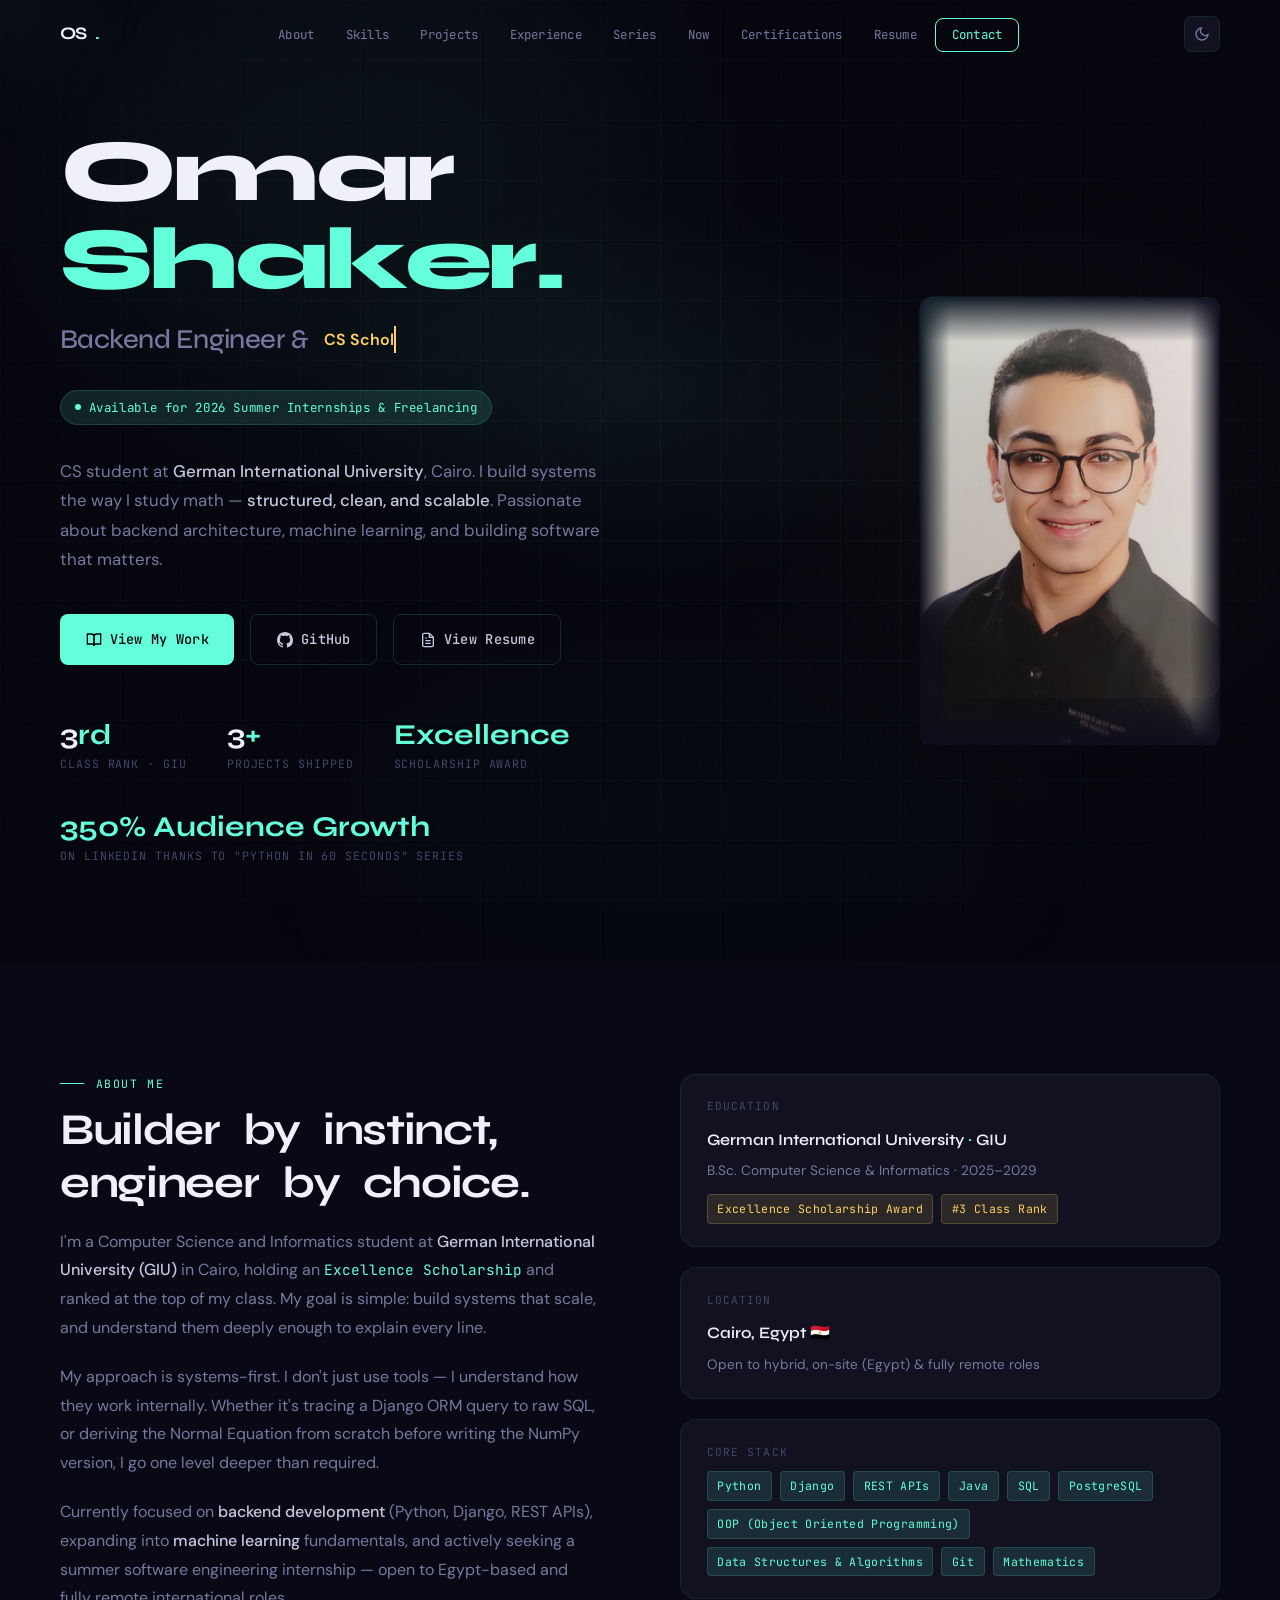
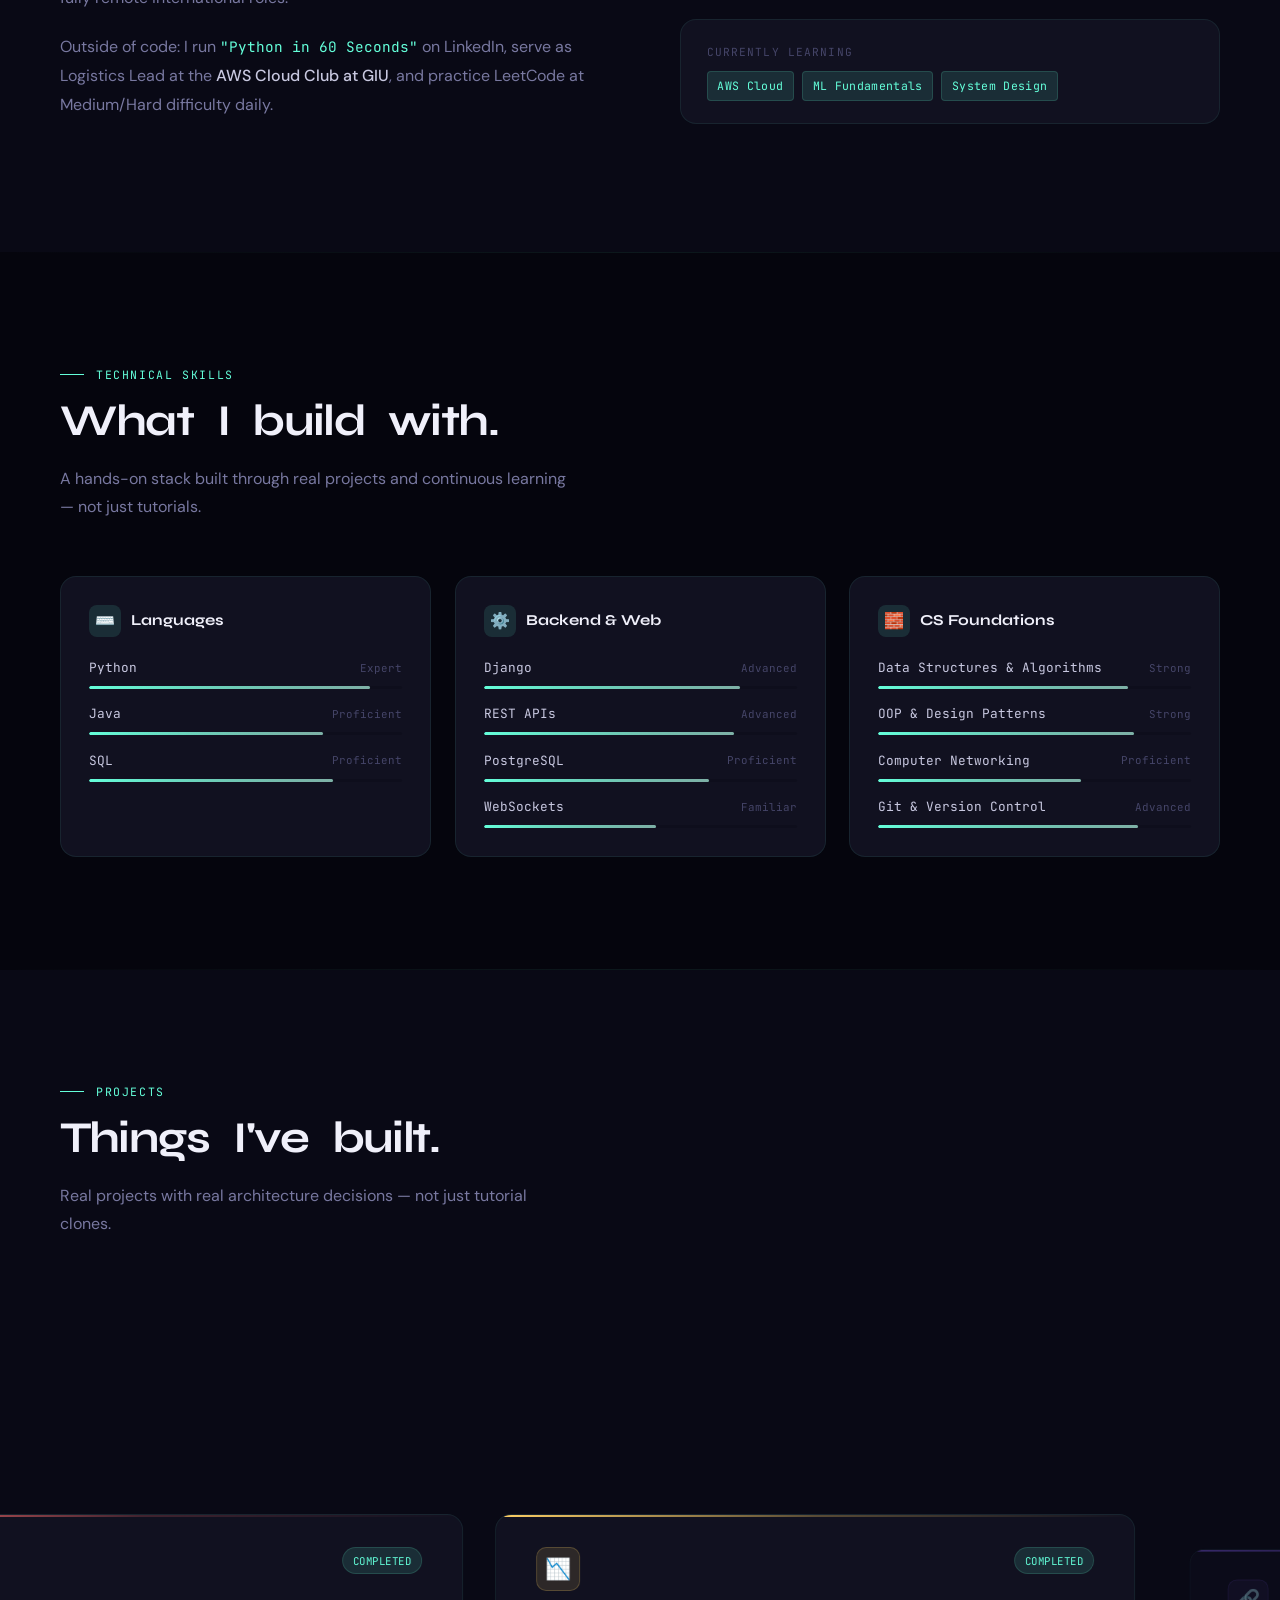
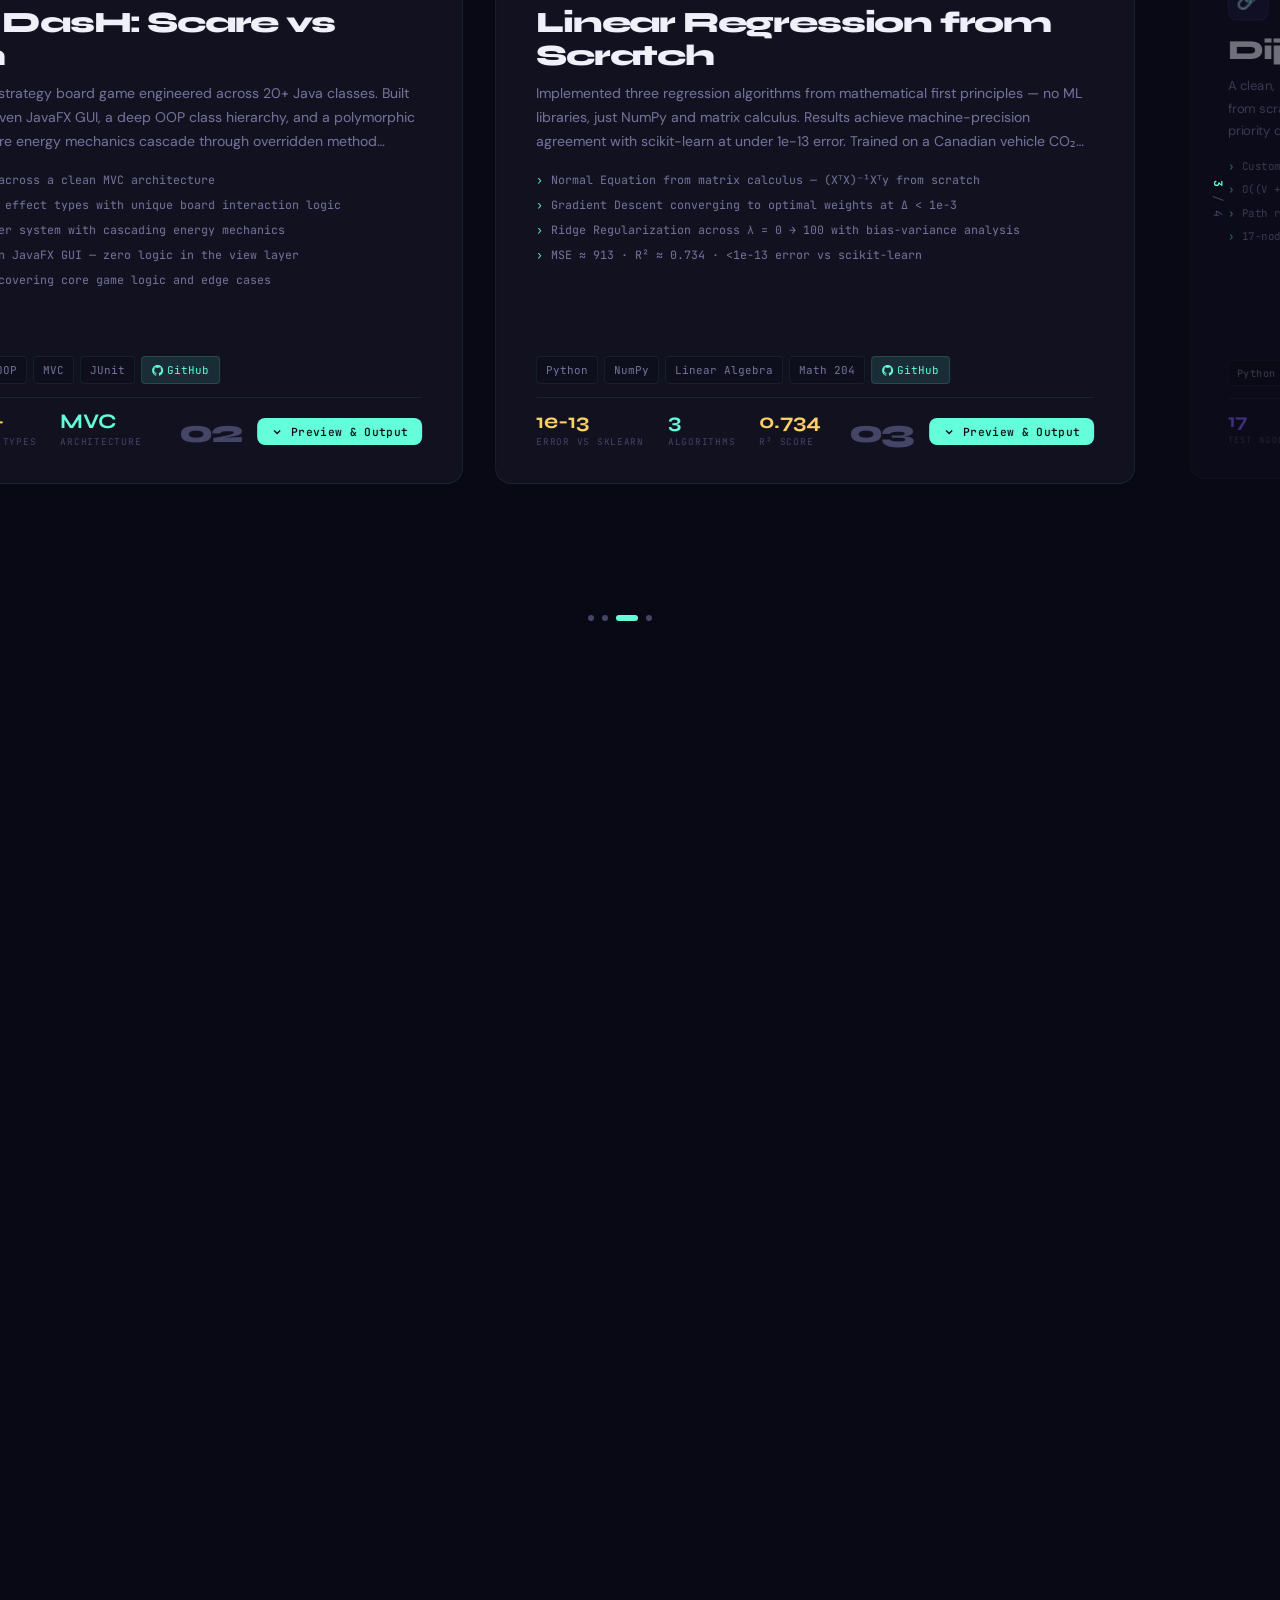
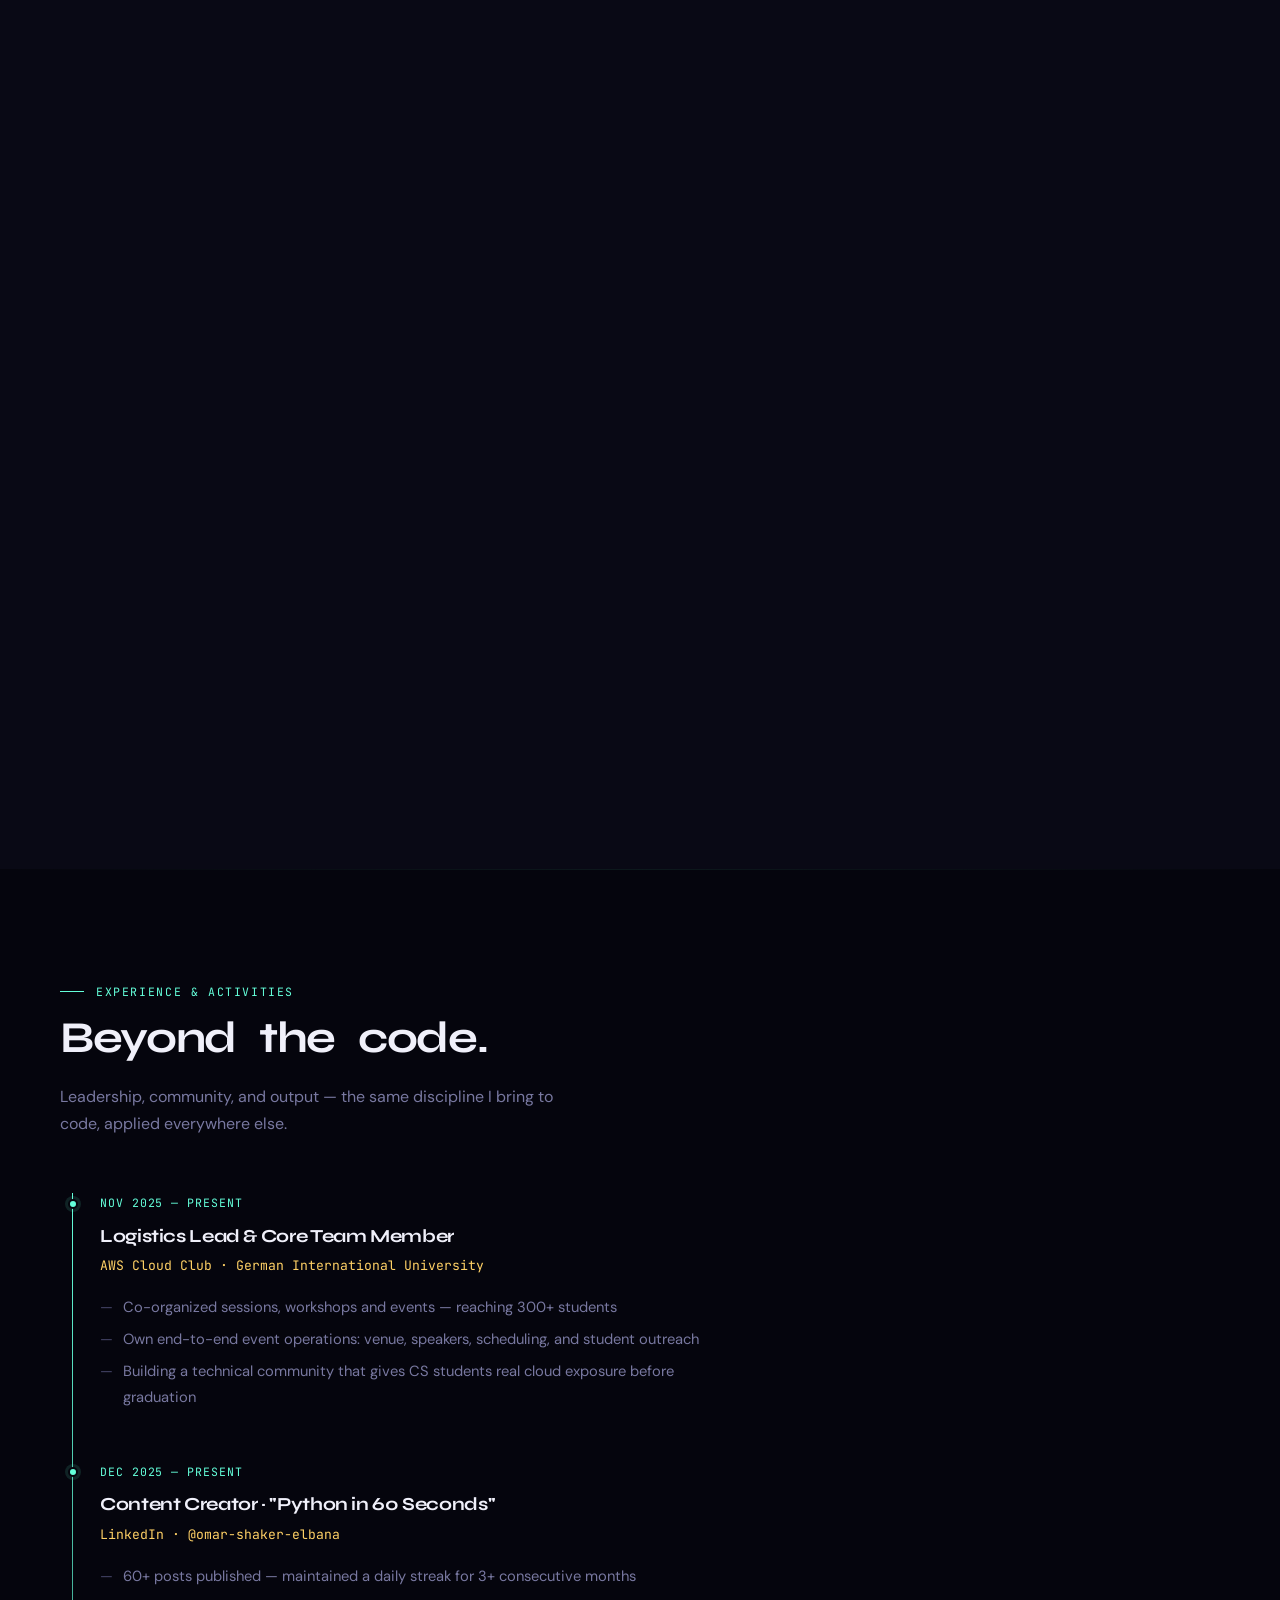
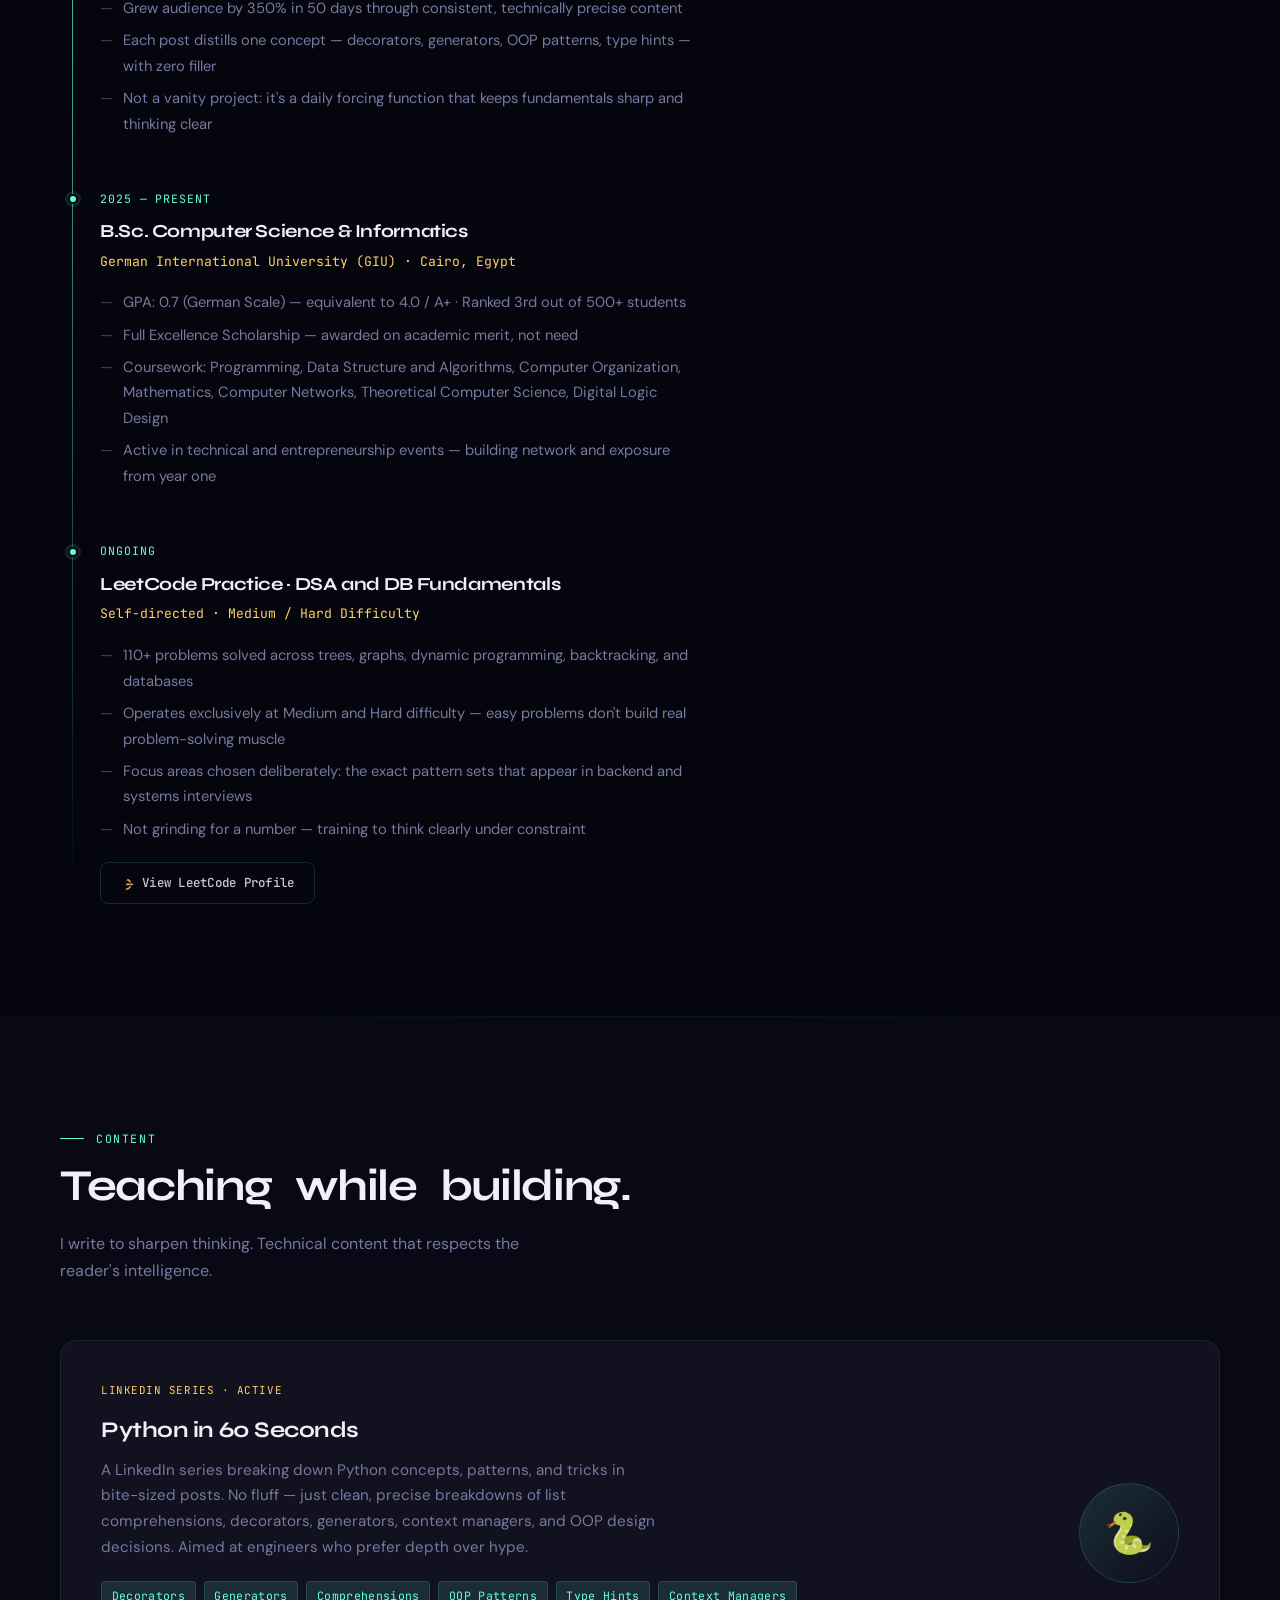
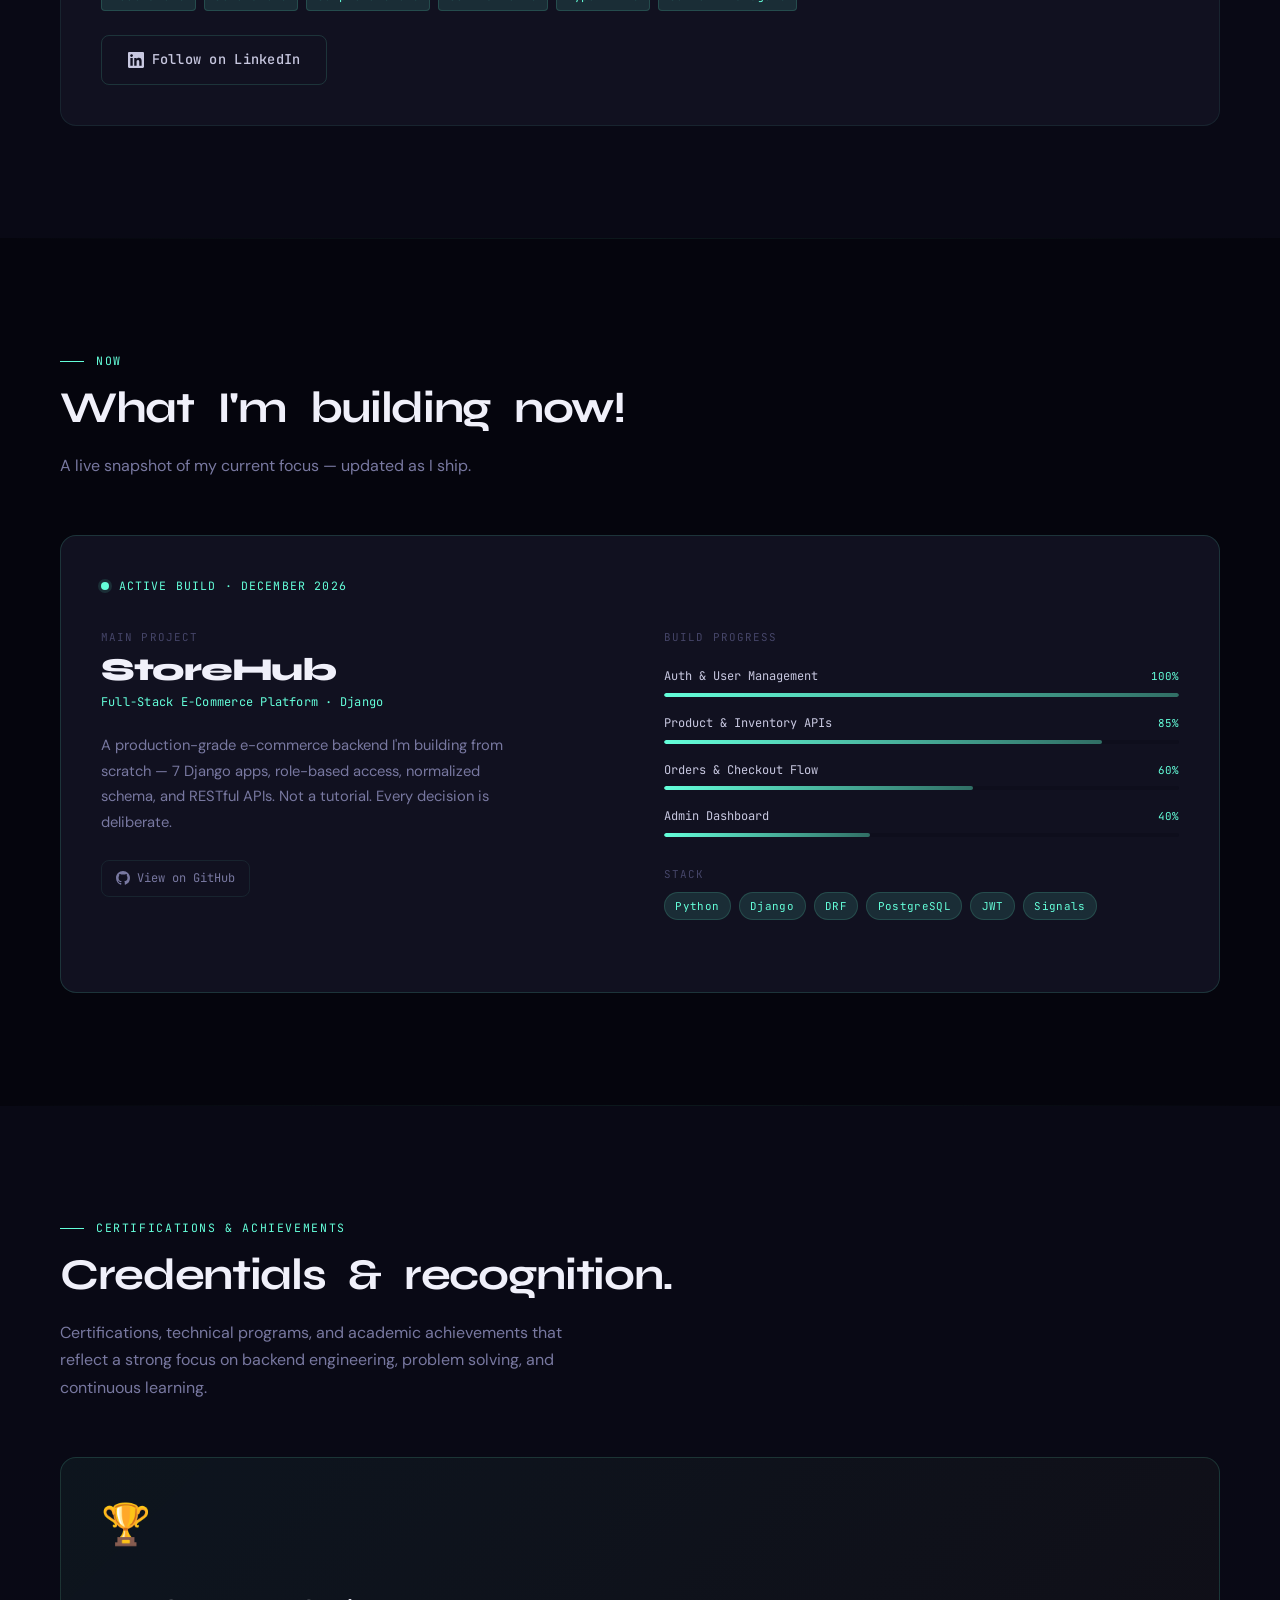
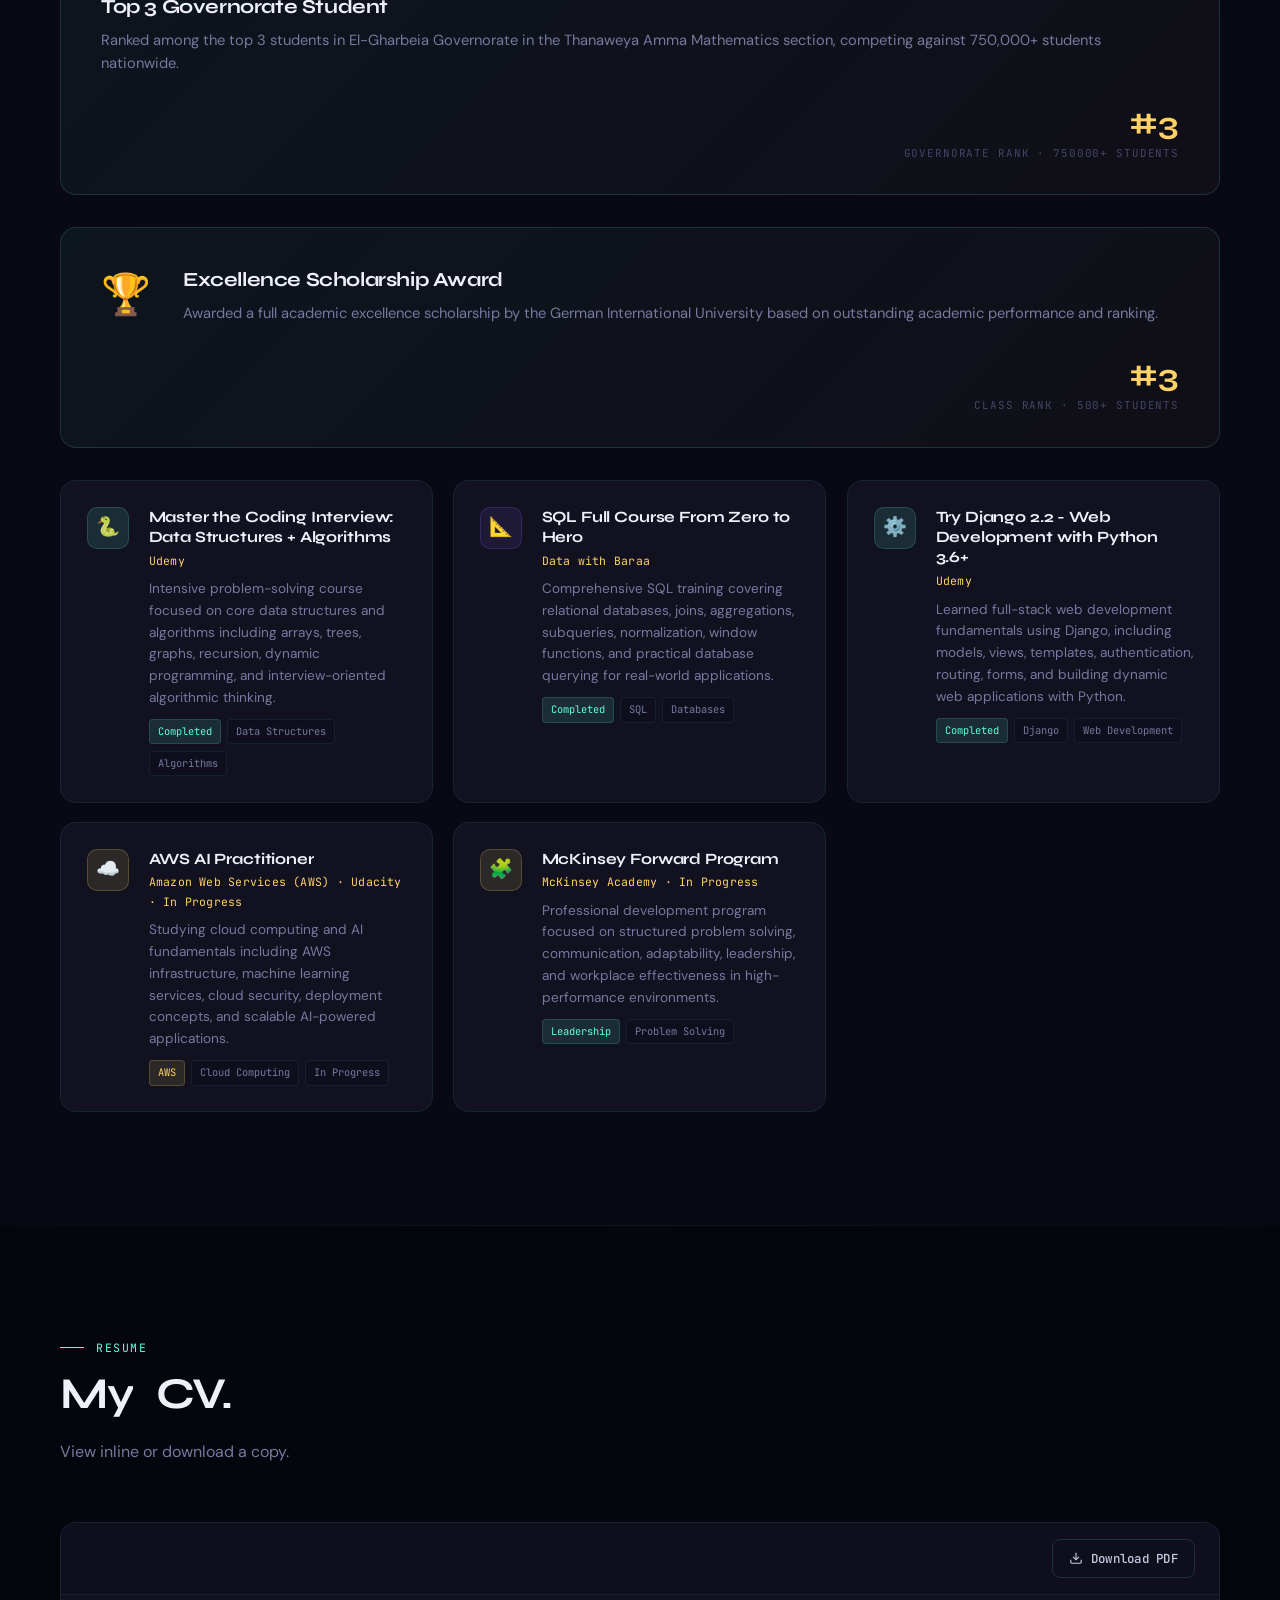
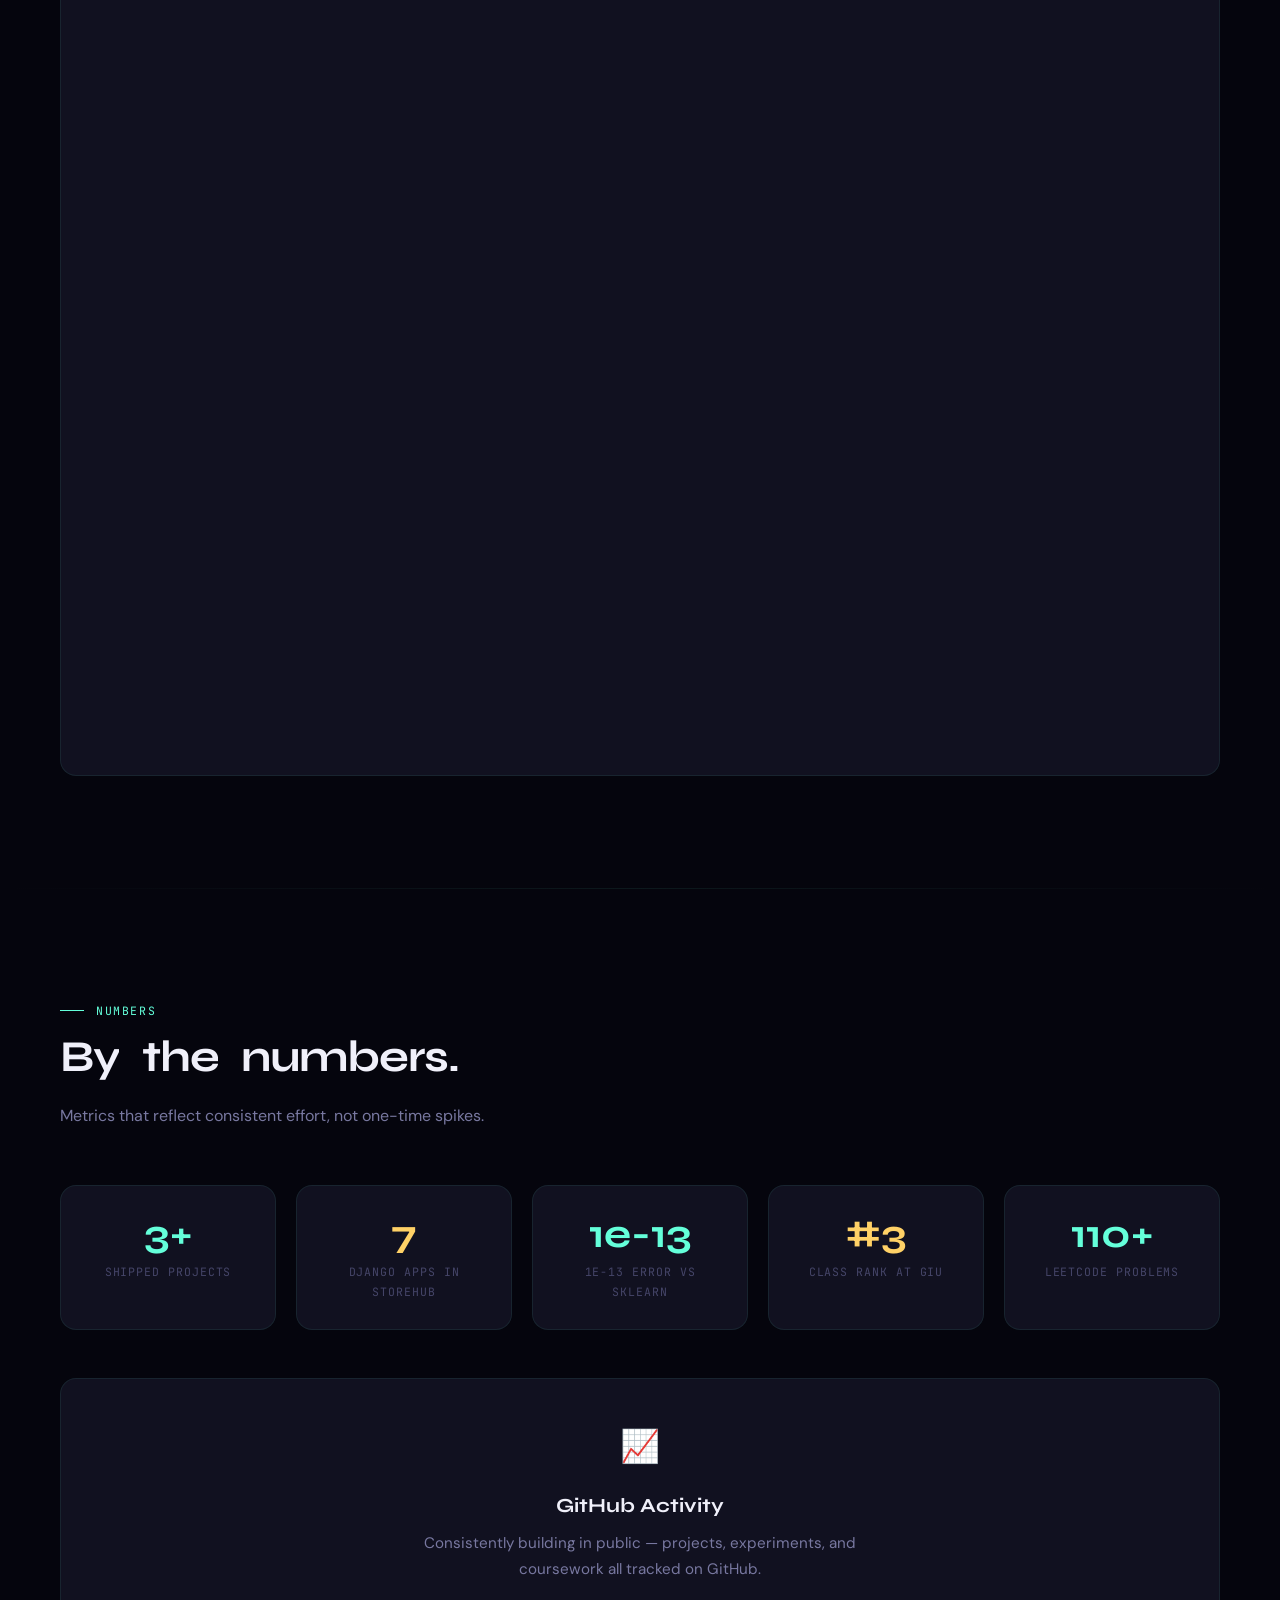
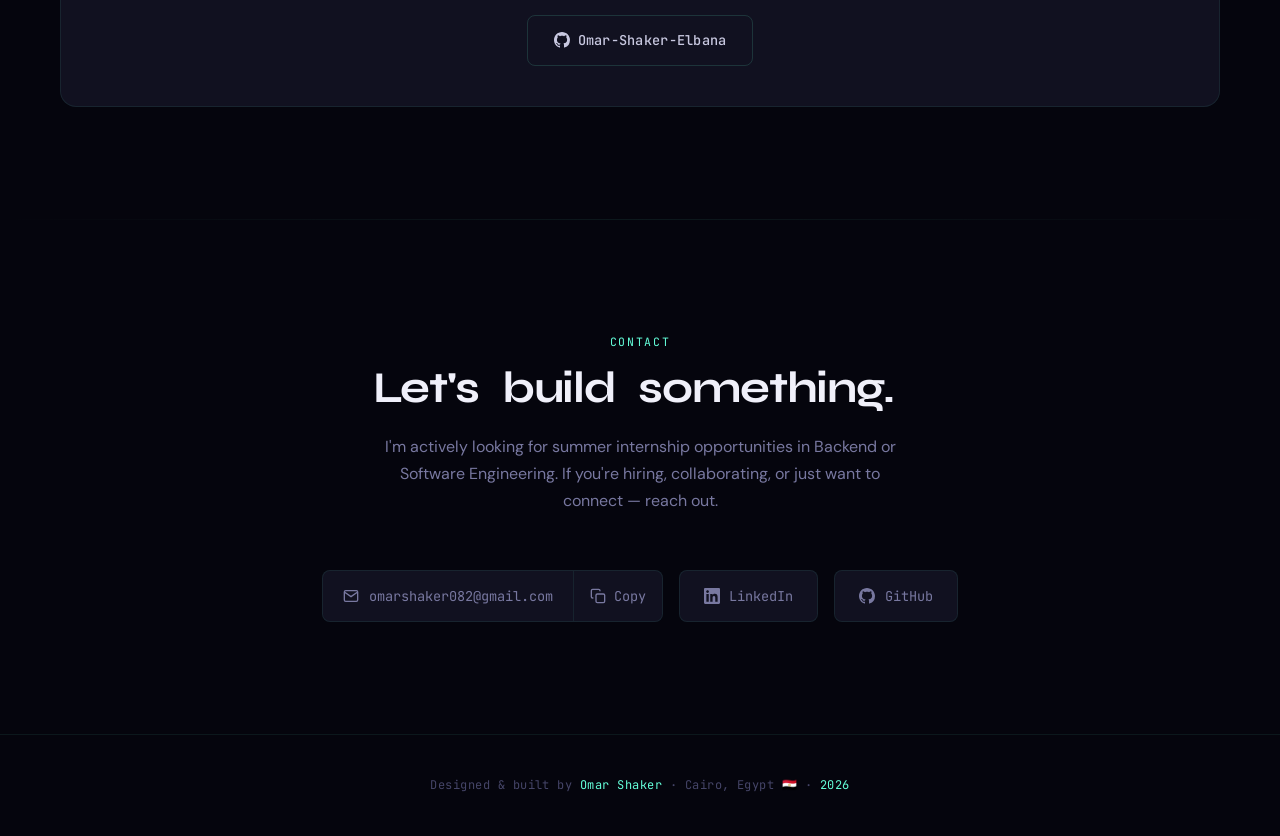
==== commit 07ccad2f: "finished 5" ====
--- a/index.html
+++ b/index.html
@@ -853,30 +853,17 @@
     @media (max-width: 720px) {
   /* Keep row layout — photo sits beside the name at the top */
   .hero-layout {
-    flex-direction: row;
-    align-items: flex-start;
-    gap: 0.75rem;
-  }
-  .hero-content {
-    flex: 1;
-    min-width: 0;
-  }
-  .hero-photo-wrap {
-    width: 85px;
-    height: 110px;
-    flex-shrink: 0;
-    margin: 0;
-    align-self: flex-start;
-  }
-  .hero-name {
-    font-size: clamp(1.85rem, 9.5vw, 2.75rem);
-  }
-  .hero-photo {
-    -webkit-mask-image: linear-gradient(to bottom, black 88%, transparent 100%);
-    mask-image: linear-gradient(to bottom, black 88%, transparent 100%);
-    -webkit-mask-composite: source-in;
-    mask-composite: intersect;
-  }
+  flex-direction: column;
+  align-items: flex-start;
+  gap: 0;
+}
+.hero-content {
+  width: 100%;
+  min-width: 0;
+}
+.hero-photo-wrap {
+  display: none;
+}
   .now-grid { grid-template-columns: 1fr; gap: 2rem; }
 }
 
@@ -1268,30 +1255,46 @@
 .horiz-counter span { color: var(--mint); font-weight: 700; }
 
 /* ─── Mobile: horizontal scroll, same as desktop ─── */
+/* ─── Mobile: native swipe scroll ─── */
 @media (max-width: 768px) {
-  .projects-sticky-outer { height: calc(100vh * 4); }
+  .projects-sticky-outer {
+    height: auto !important;
+  }
   .projects-sticky-inner {
-    position: sticky;
-    height: 100vh;
-    overflow: hidden;
-    display: flex;
-    align-items: center;
+    position: relative !important;
+    height: auto !important;
+    overflow-x: scroll;
+    overflow-y: visible;
+    -webkit-overflow-scrolling: touch;
+    scroll-snap-type: x mandatory;
+    scrollbar-width: none;
+    display: block;
+    padding: 1.5rem 0 3rem;
+  }
+  .projects-sticky-inner::-webkit-scrollbar {
+    display: none;
   }
   .projects-track {
-    flex-direction: row !important;
+    display: flex !important;
+    transform: none !important;
+    flex-direction: row;
     gap: 1rem;
     padding-left: 1.25rem;
     padding-right: 1.25rem;
+    width: max-content;
   }
   .proj-slide {
-    width: min(82vw, 460px) !important;
-    height: min(72vh, 560px) !important;
-    min-height: unset;
+    scroll-snap-align: start;
+    width: min(82vw, 400px) !important;
+    height: auto !important;
+    min-height: 460px;
+    opacity: 1 !important;
+    transform: none !important;
   }
   .proj-slide-desc { -webkit-line-clamp: 3; }
-  .horiz-progress-bar { display: flex !important; }
-  .horiz-scroll-hint  { display: flex !important; font-size: 0.6rem; }
-  .horiz-counter      { display: block !important; }
+  .horiz-progress-bar,
+  .horiz-scroll-hint,
+  .horiz-counter { display: none !important; }
 }
 
 /* ─── SLIDE DROPDOWN ─── */
@@ -2751,6 +2754,7 @@
    23. HORIZONTAL PROJECTS SCROLL — sticky track
 ══════════════════════════════════════════════════════════ */
 function initHorizProjects() {
+  if (window.innerWidth <= 768) return;
   const outer   = document.querySelector('.projects-sticky-outer');
   const track   = document.querySelector('.projects-track');
   const hint    = document.querySelector('.horiz-scroll-hint');
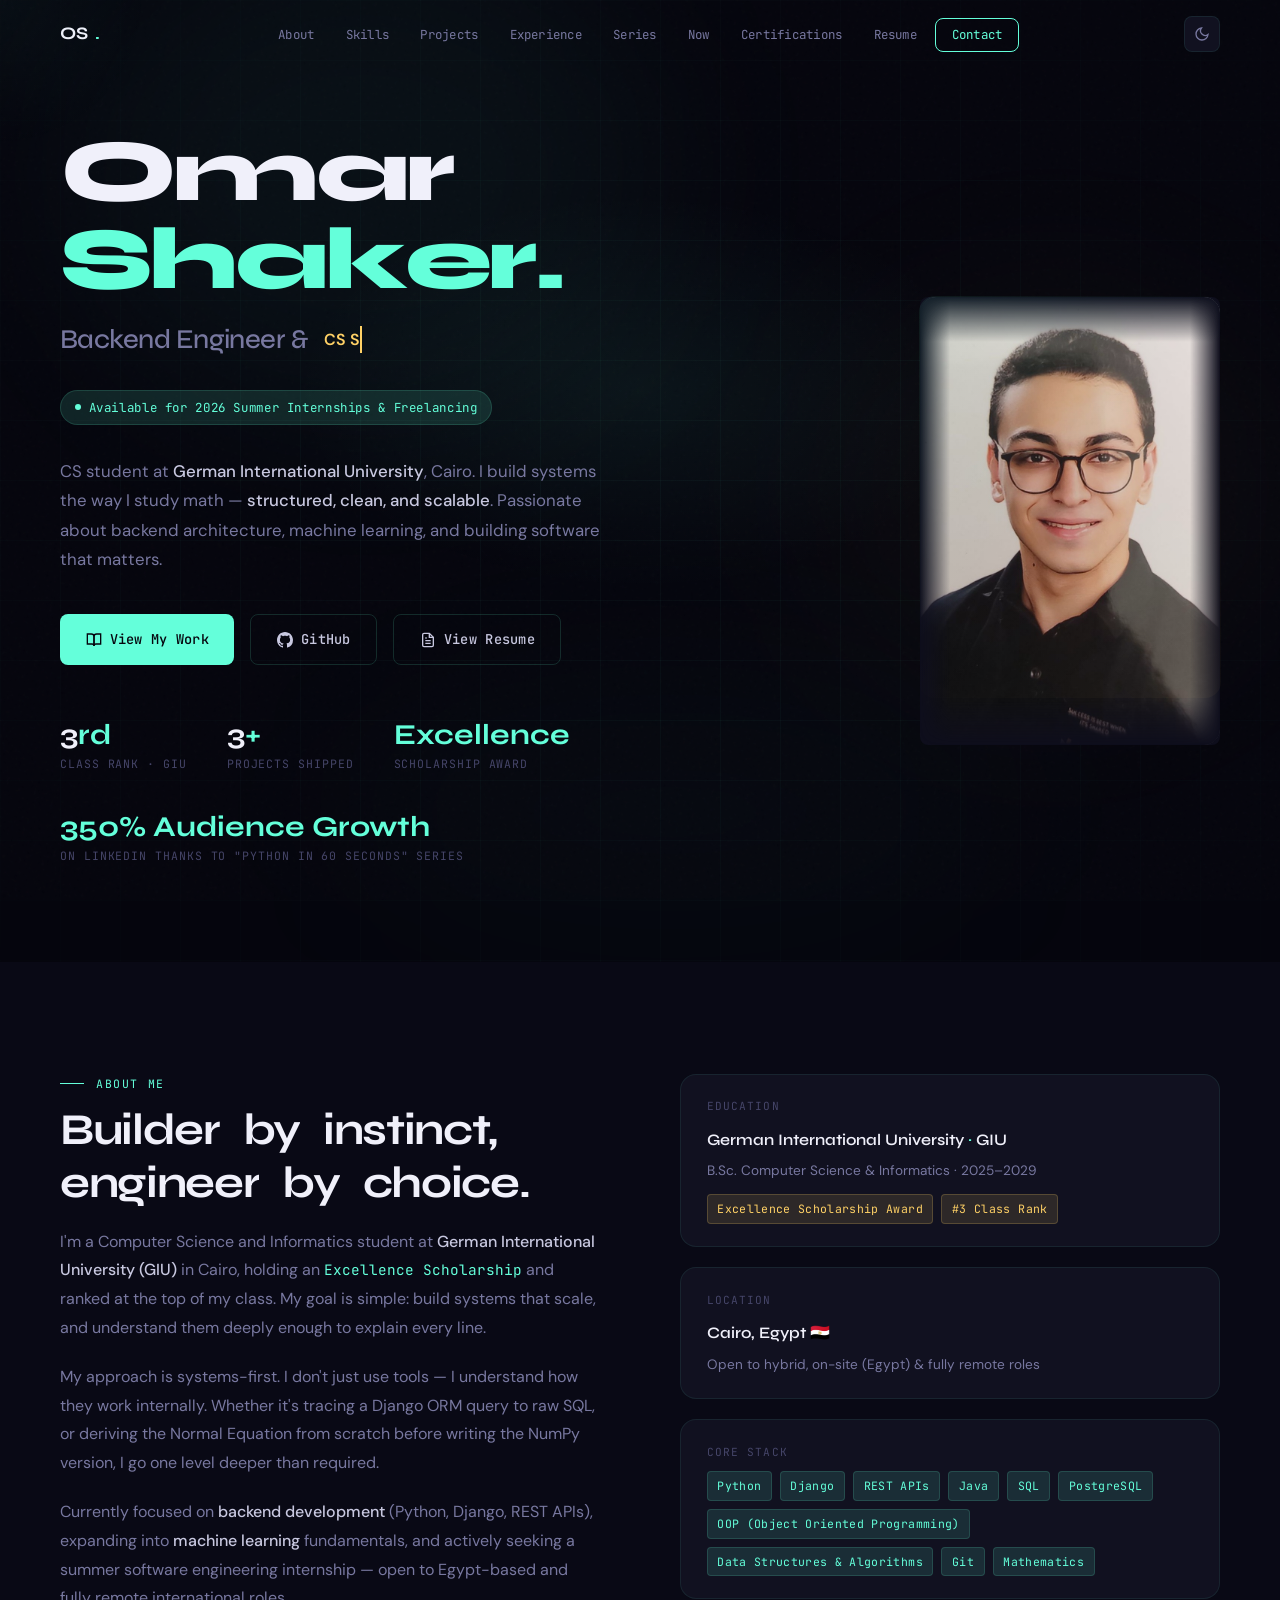
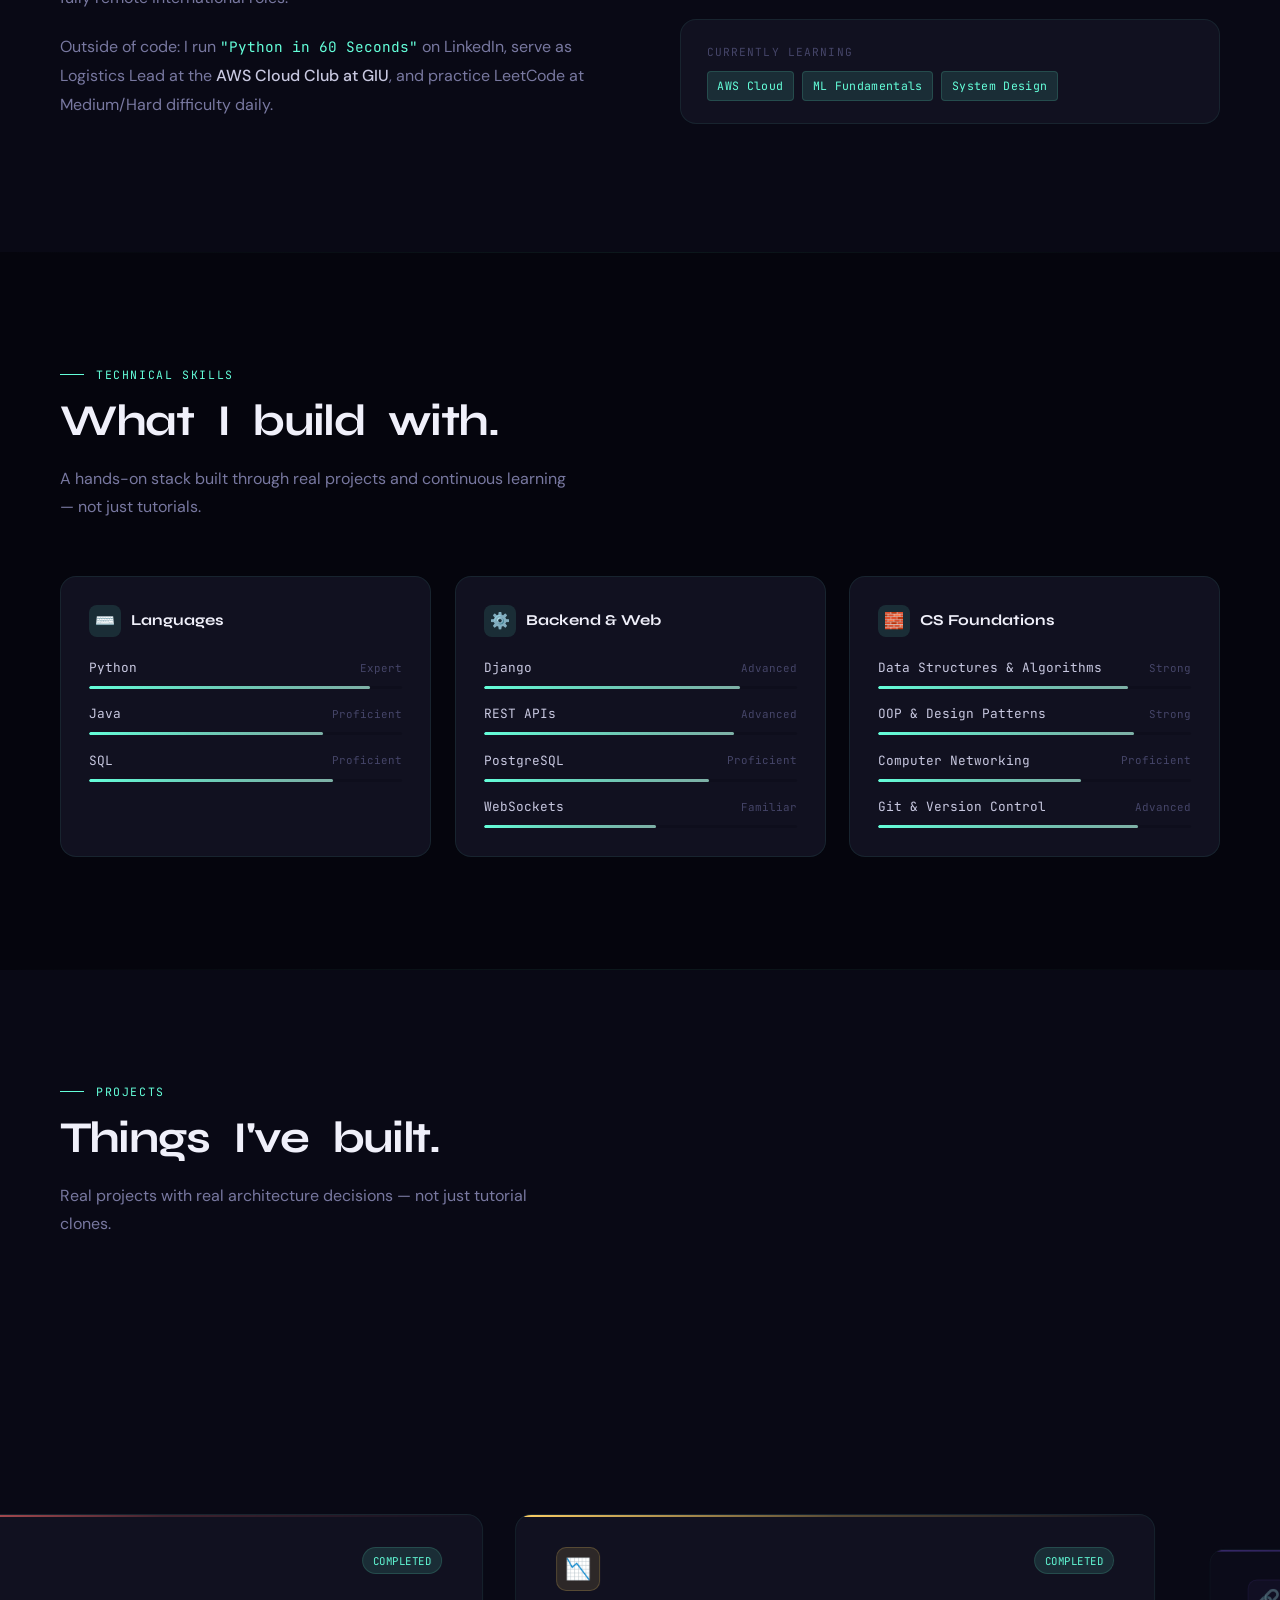
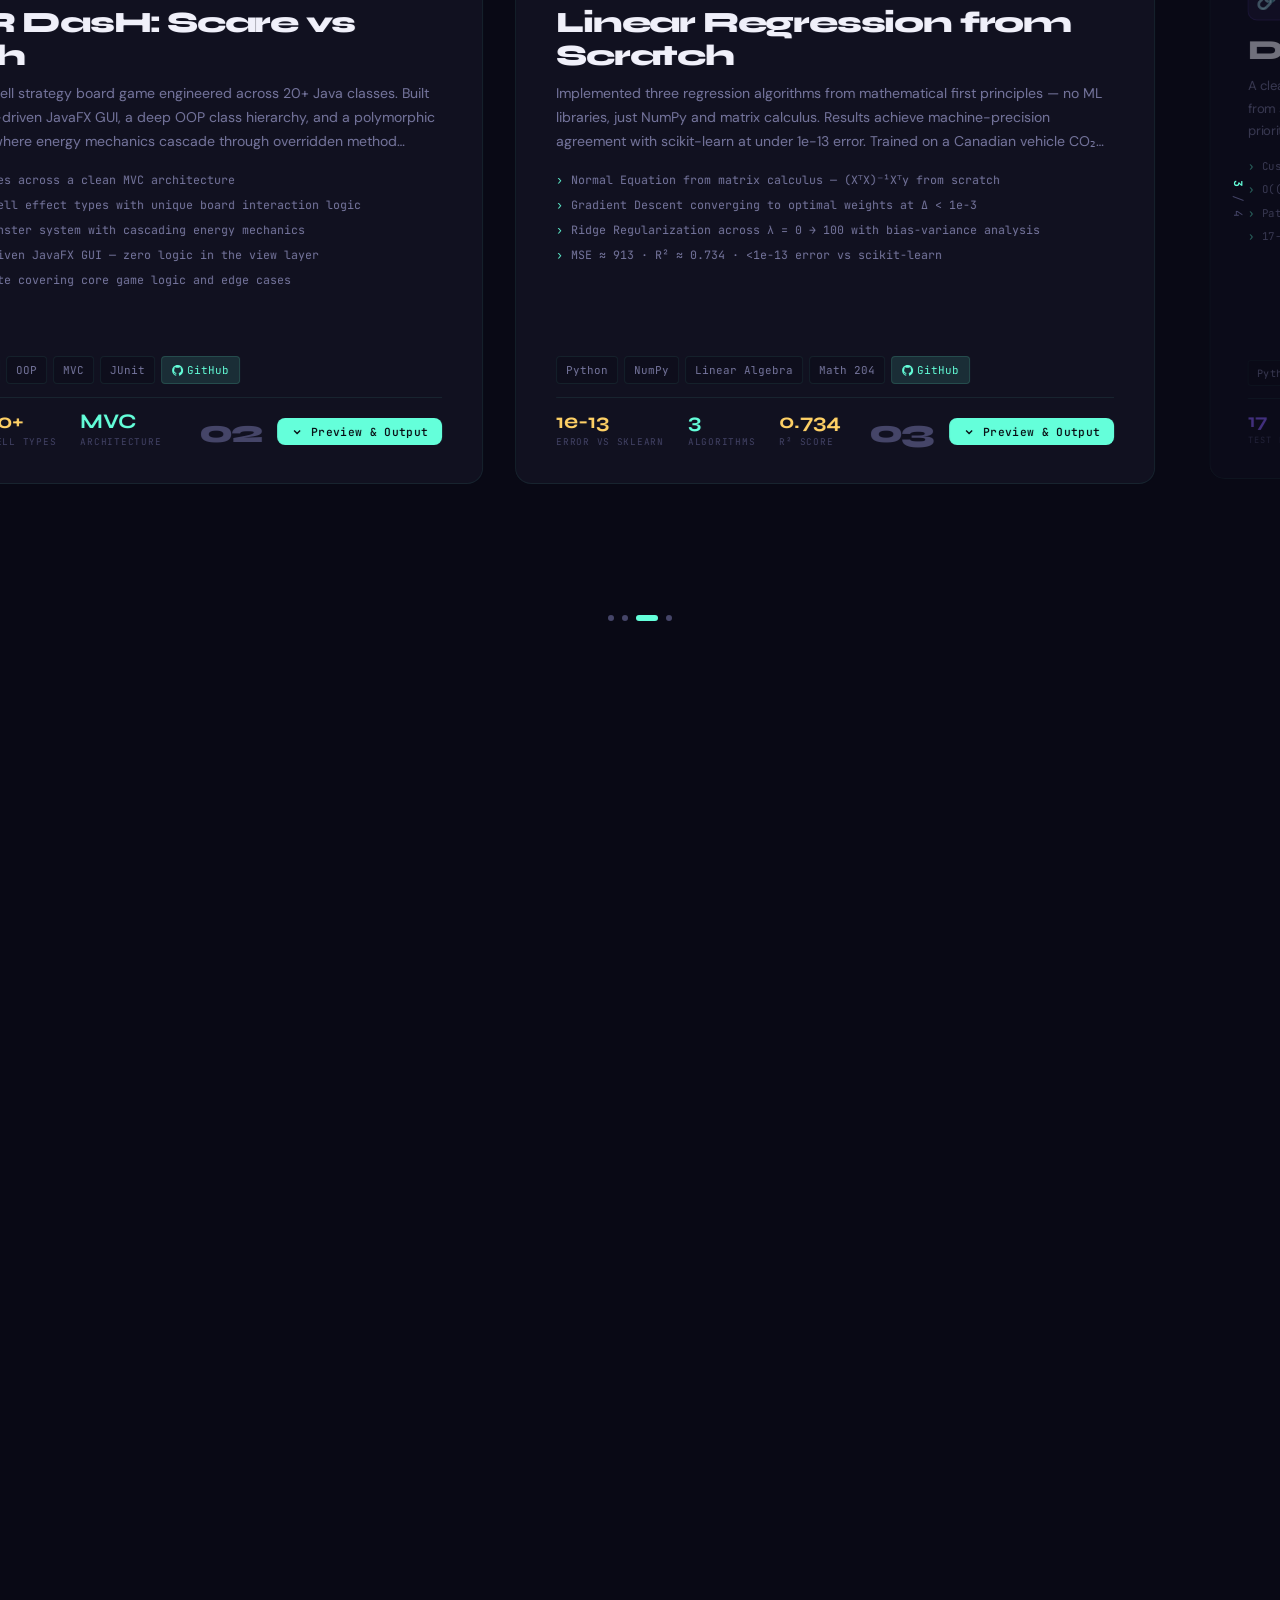
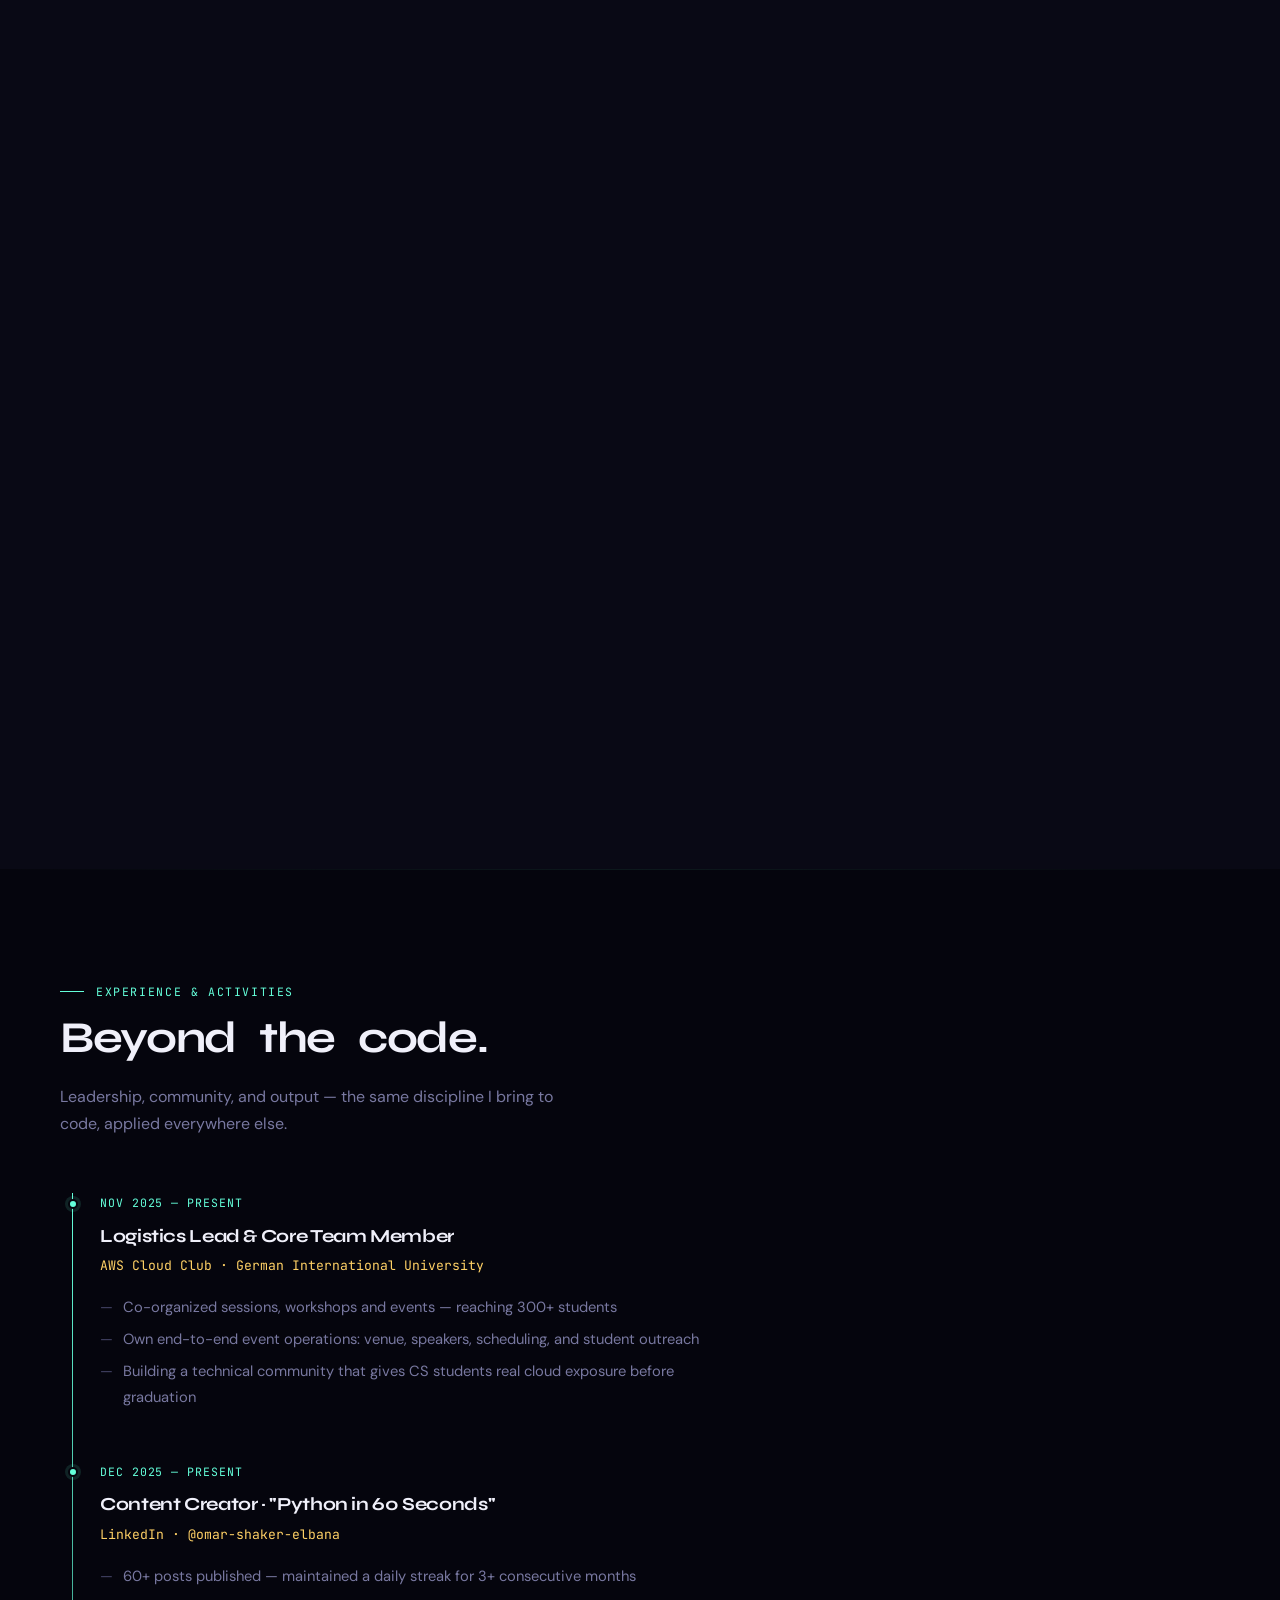
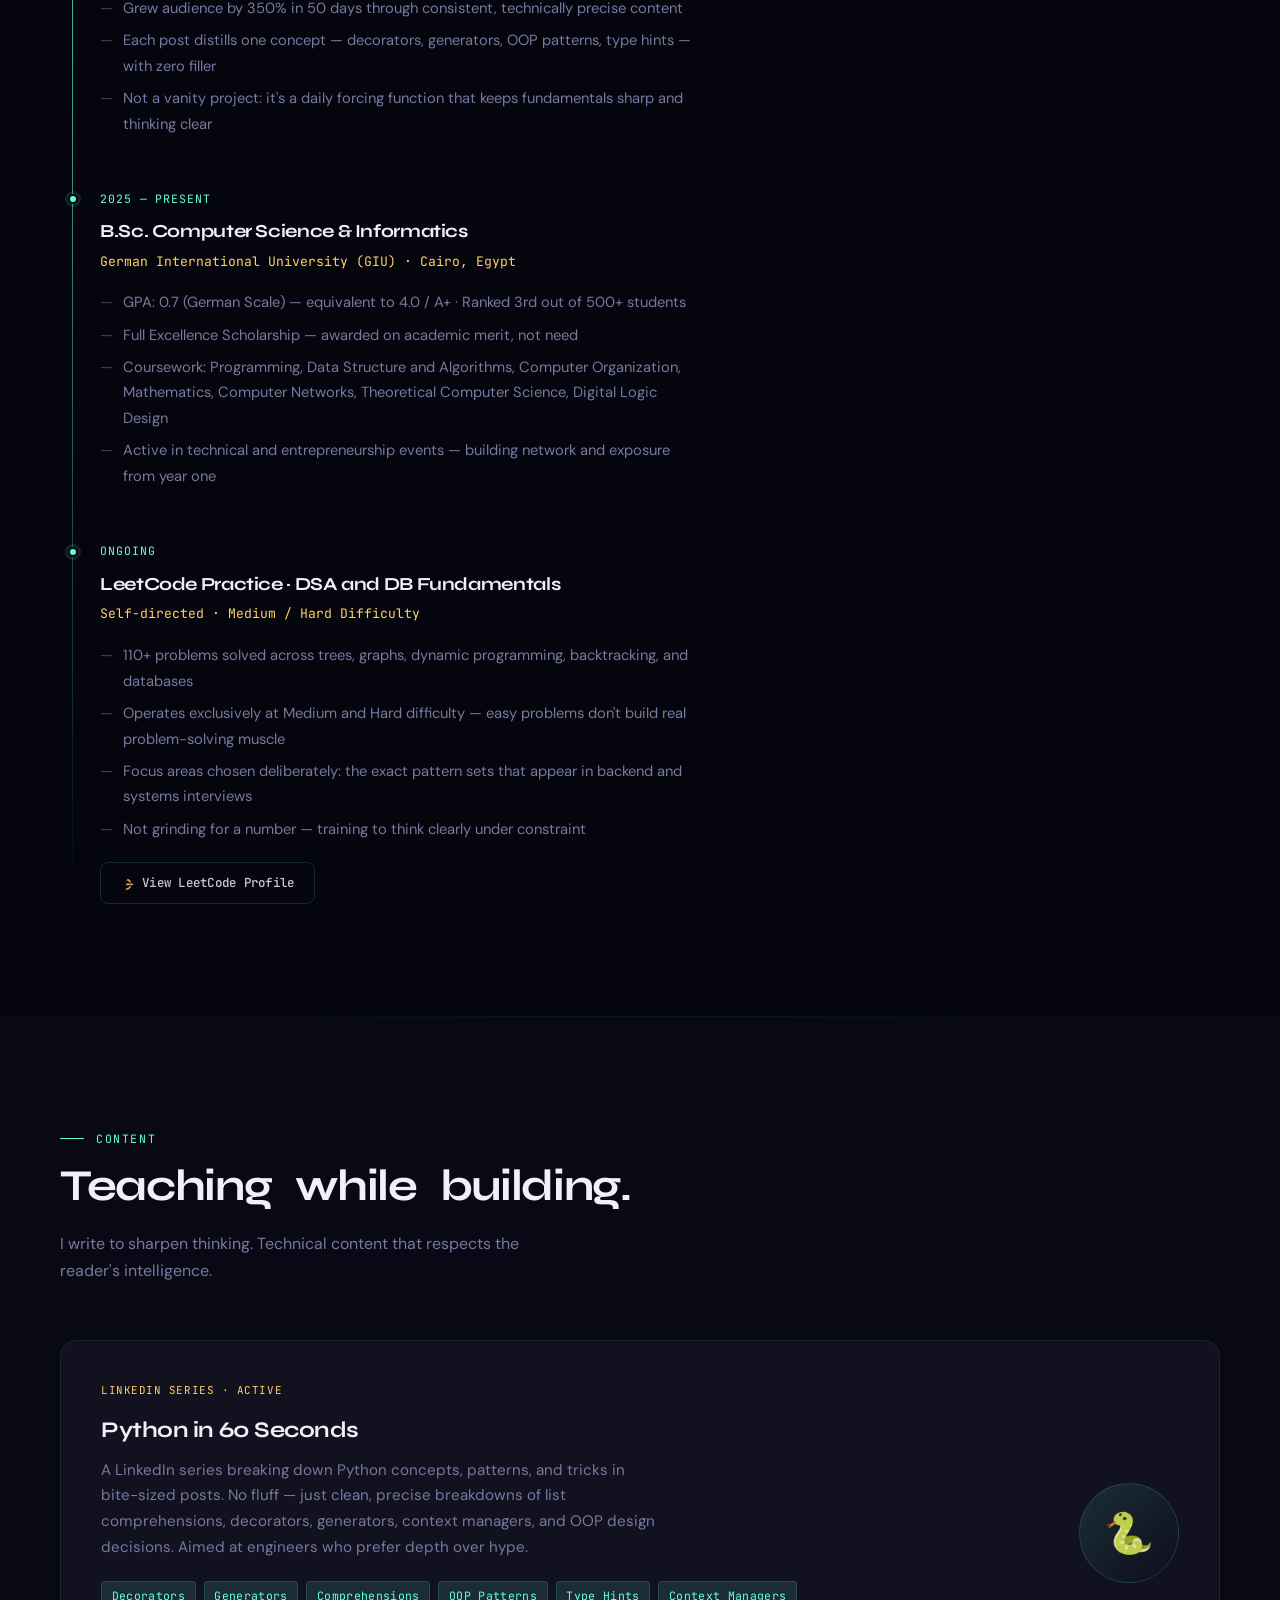
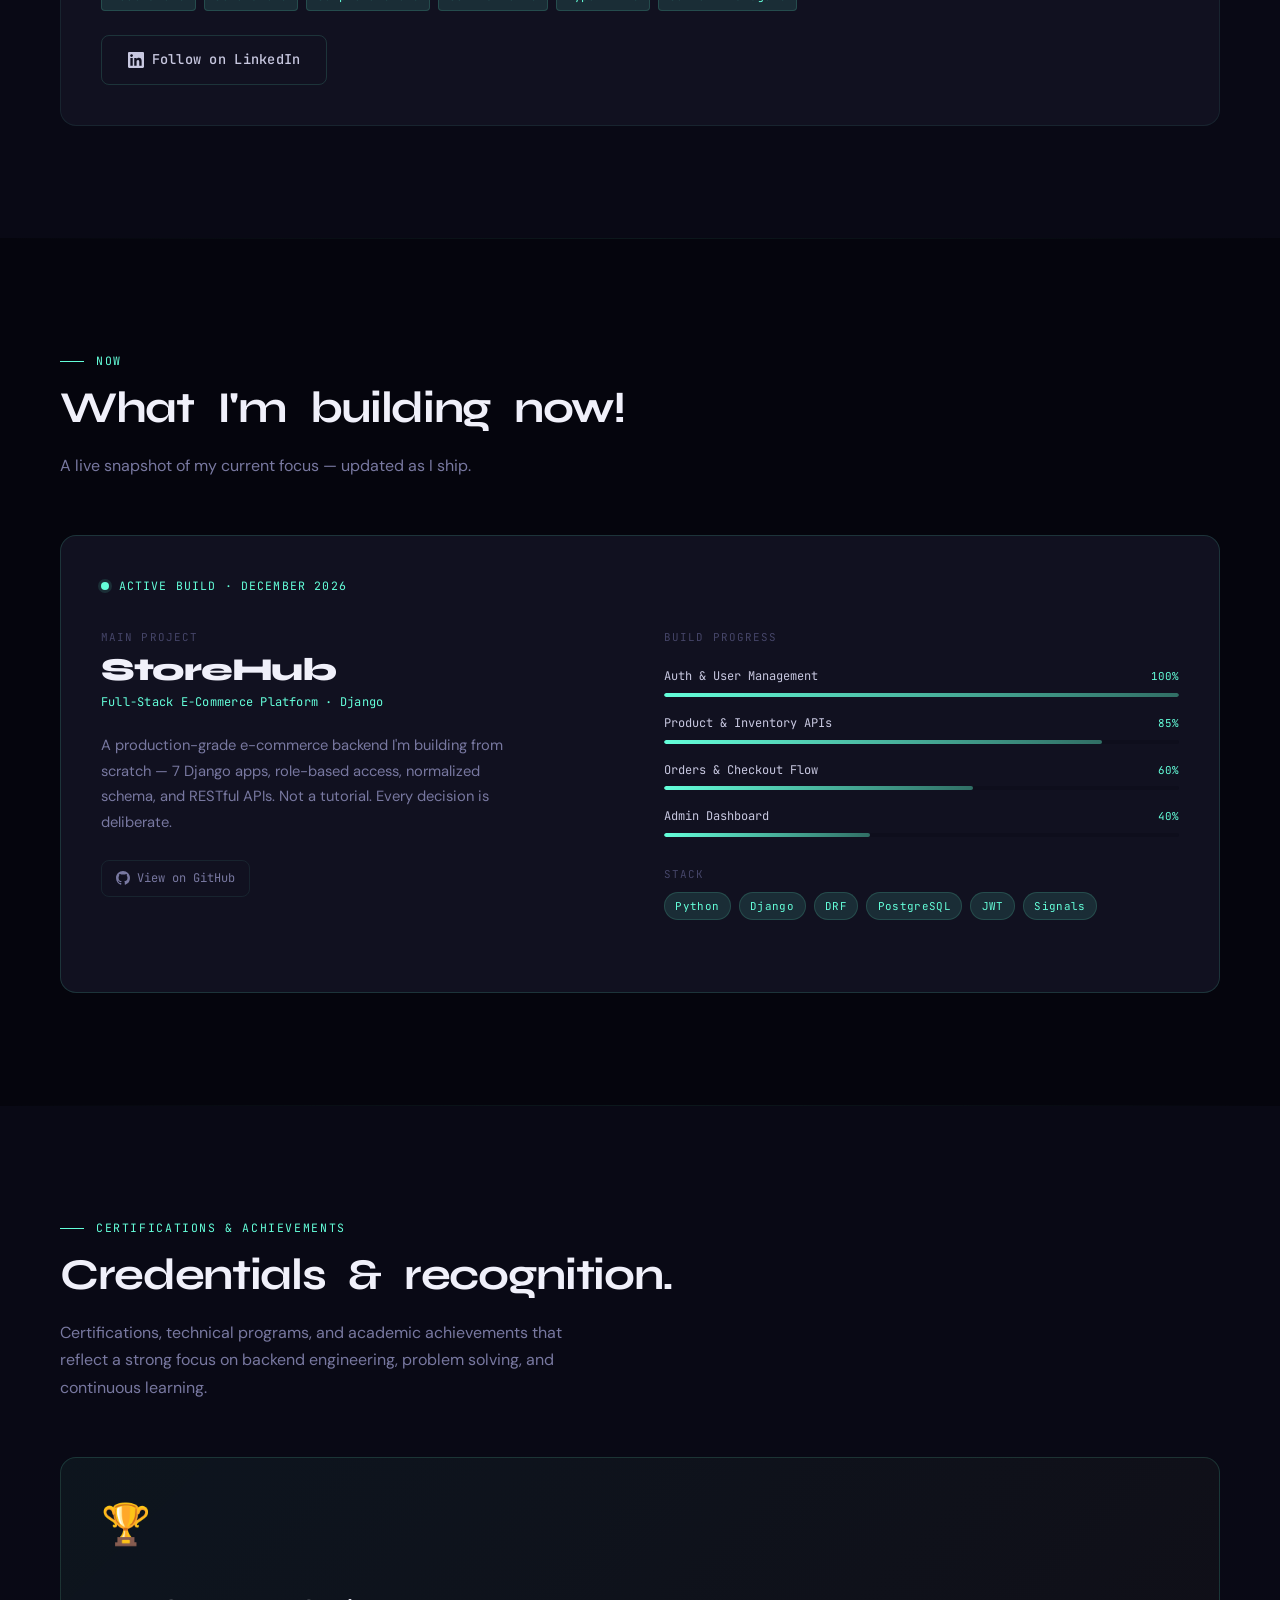
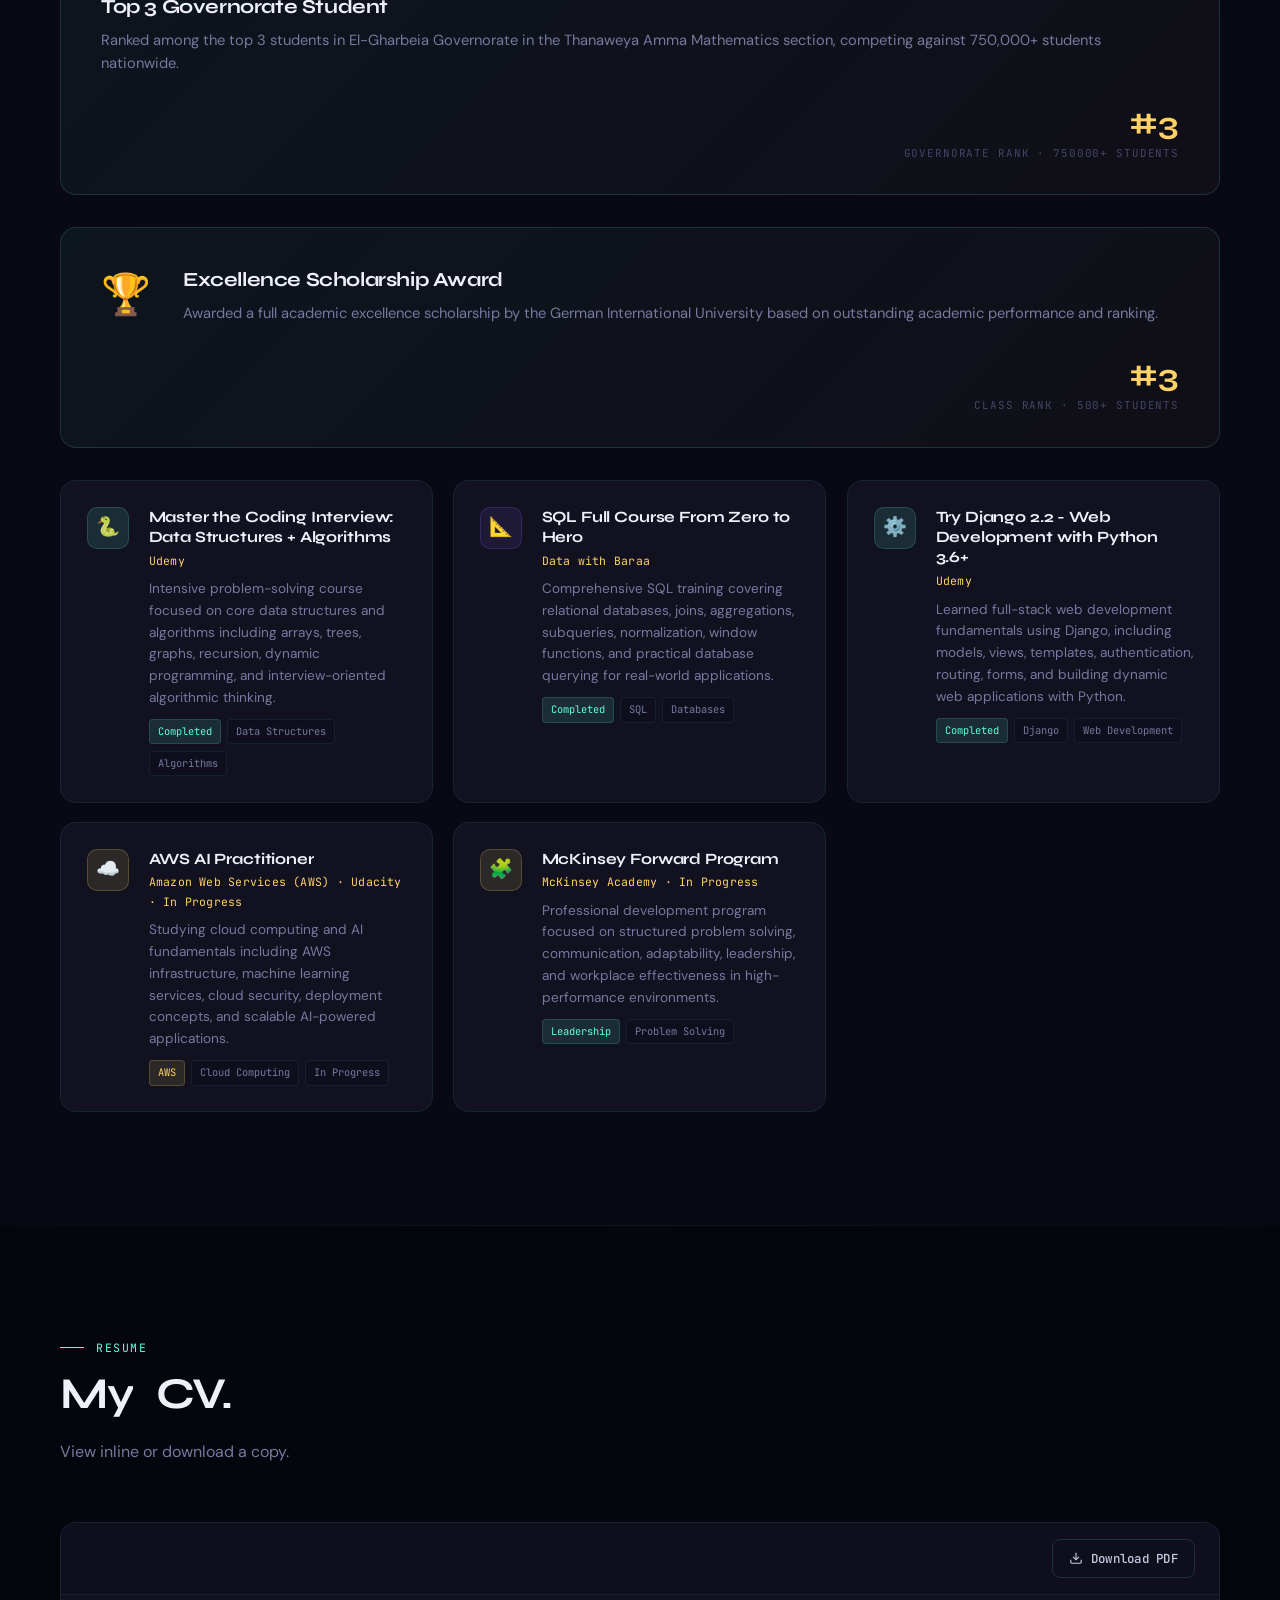
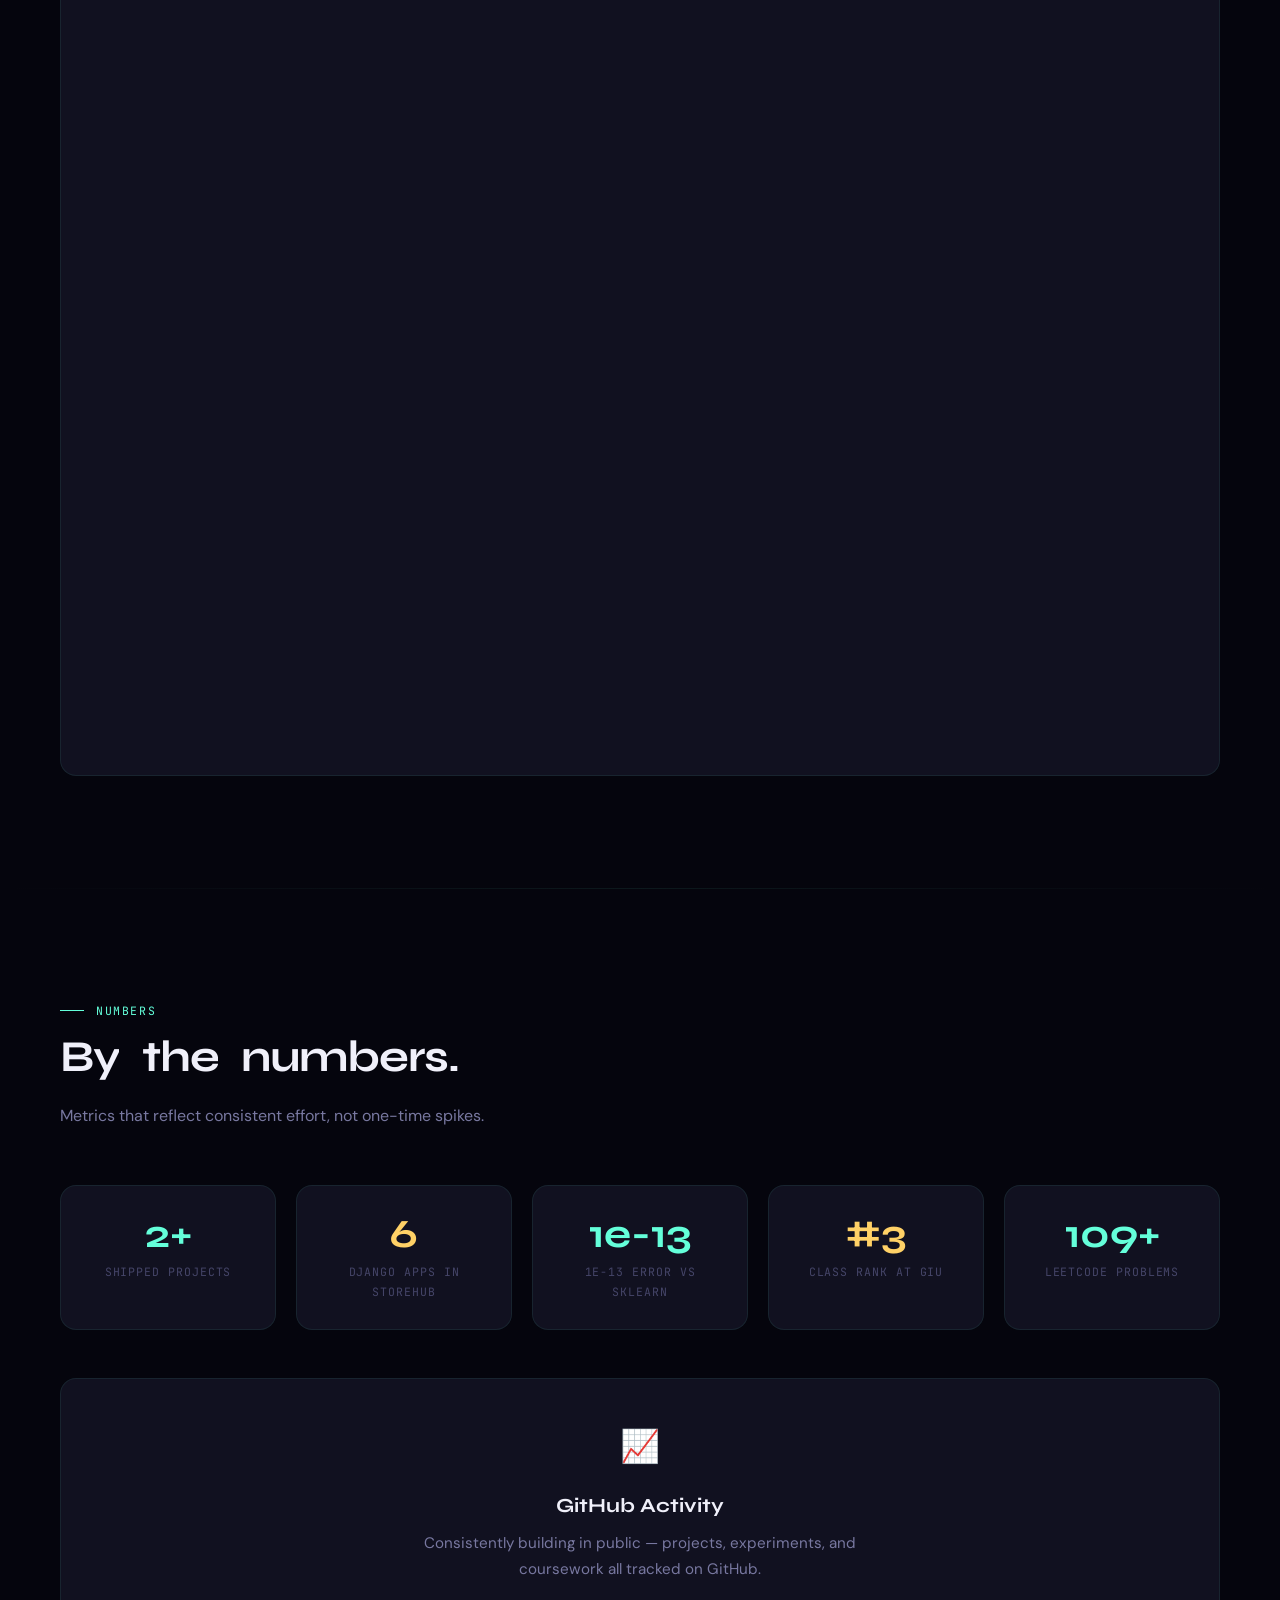
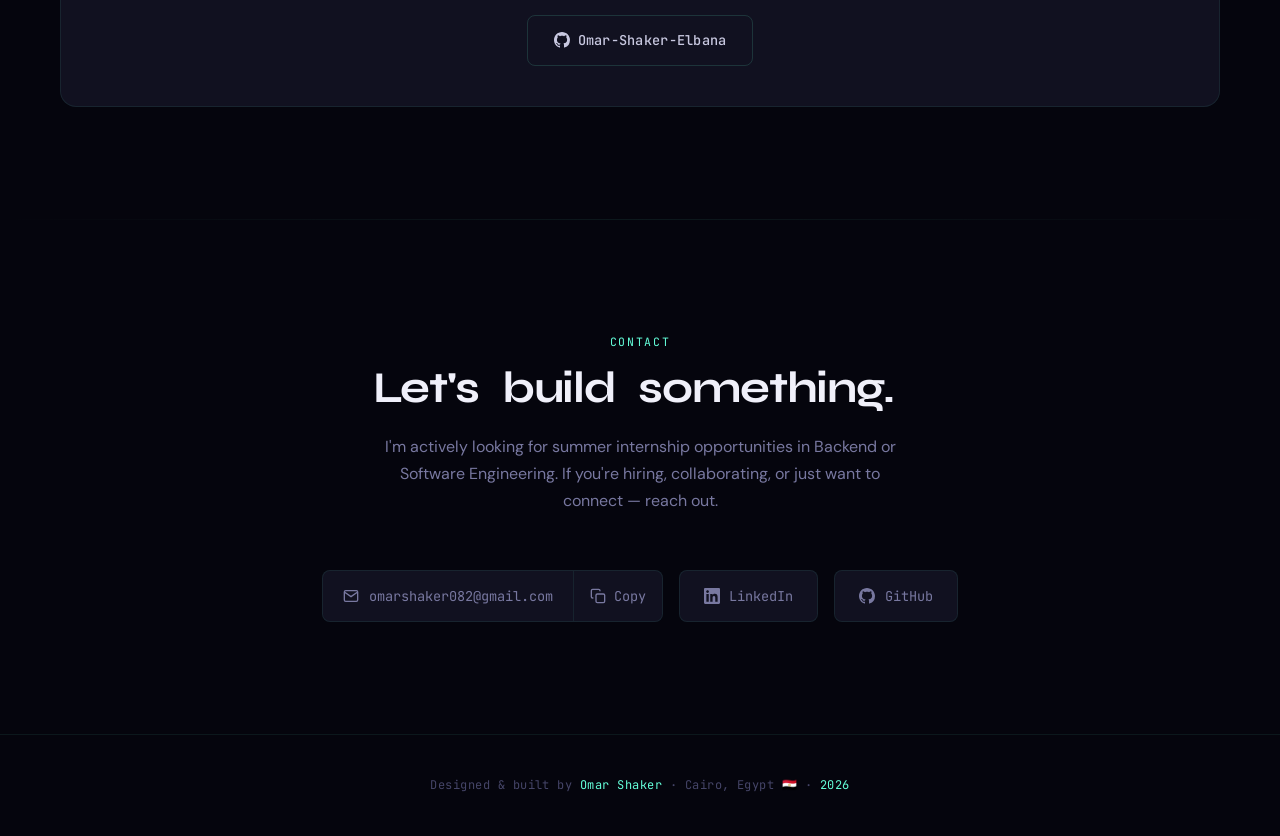
==== commit bb30752c: "fixed timeline" ====
--- a/index.html
+++ b/index.html
@@ -1504,7 +1504,7 @@
 
   /* Timeline */
   .timeline { padding-left: 1.75rem; }
-  .timeline-dot { left: -1.5rem; }
+  .timeline-dot { left: -1.31rem; }
   .timeline-title { font-size: 1rem; }
   .timeline-desc { font-size: 0.84rem; }
 
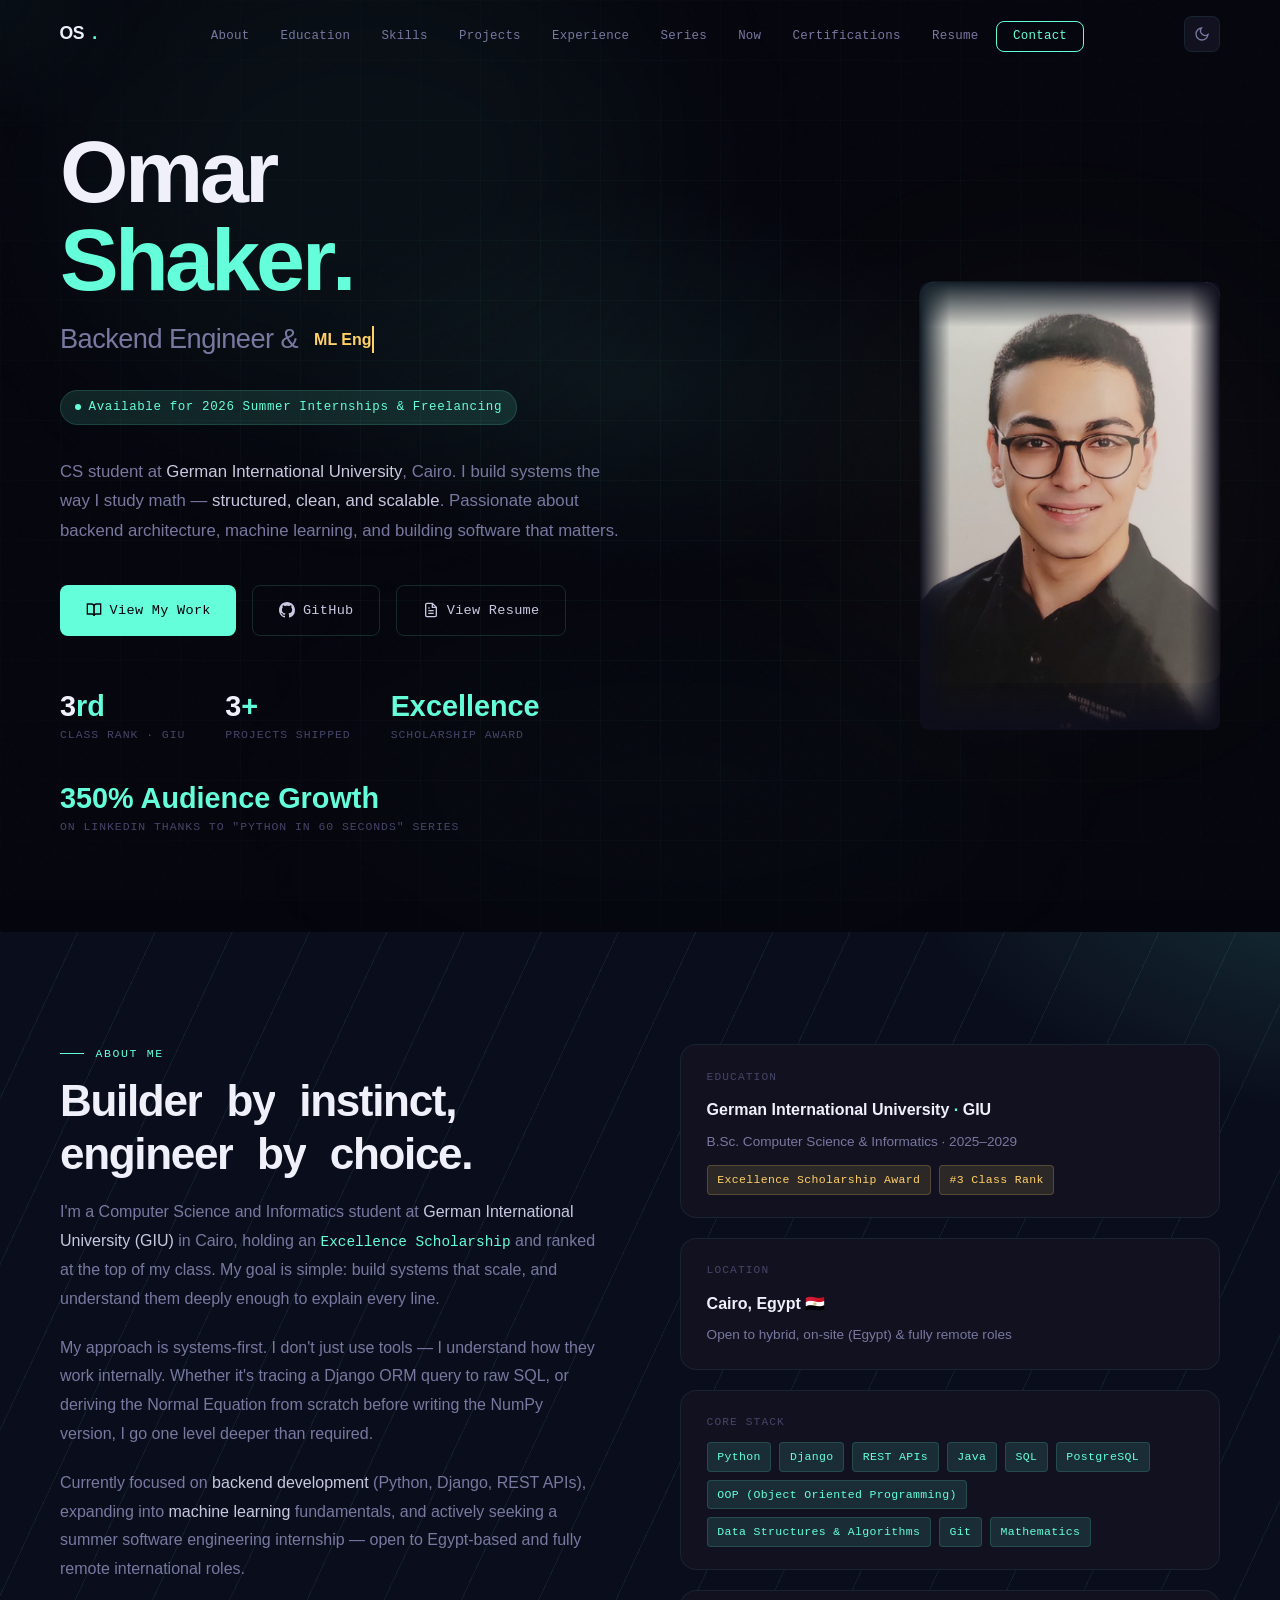
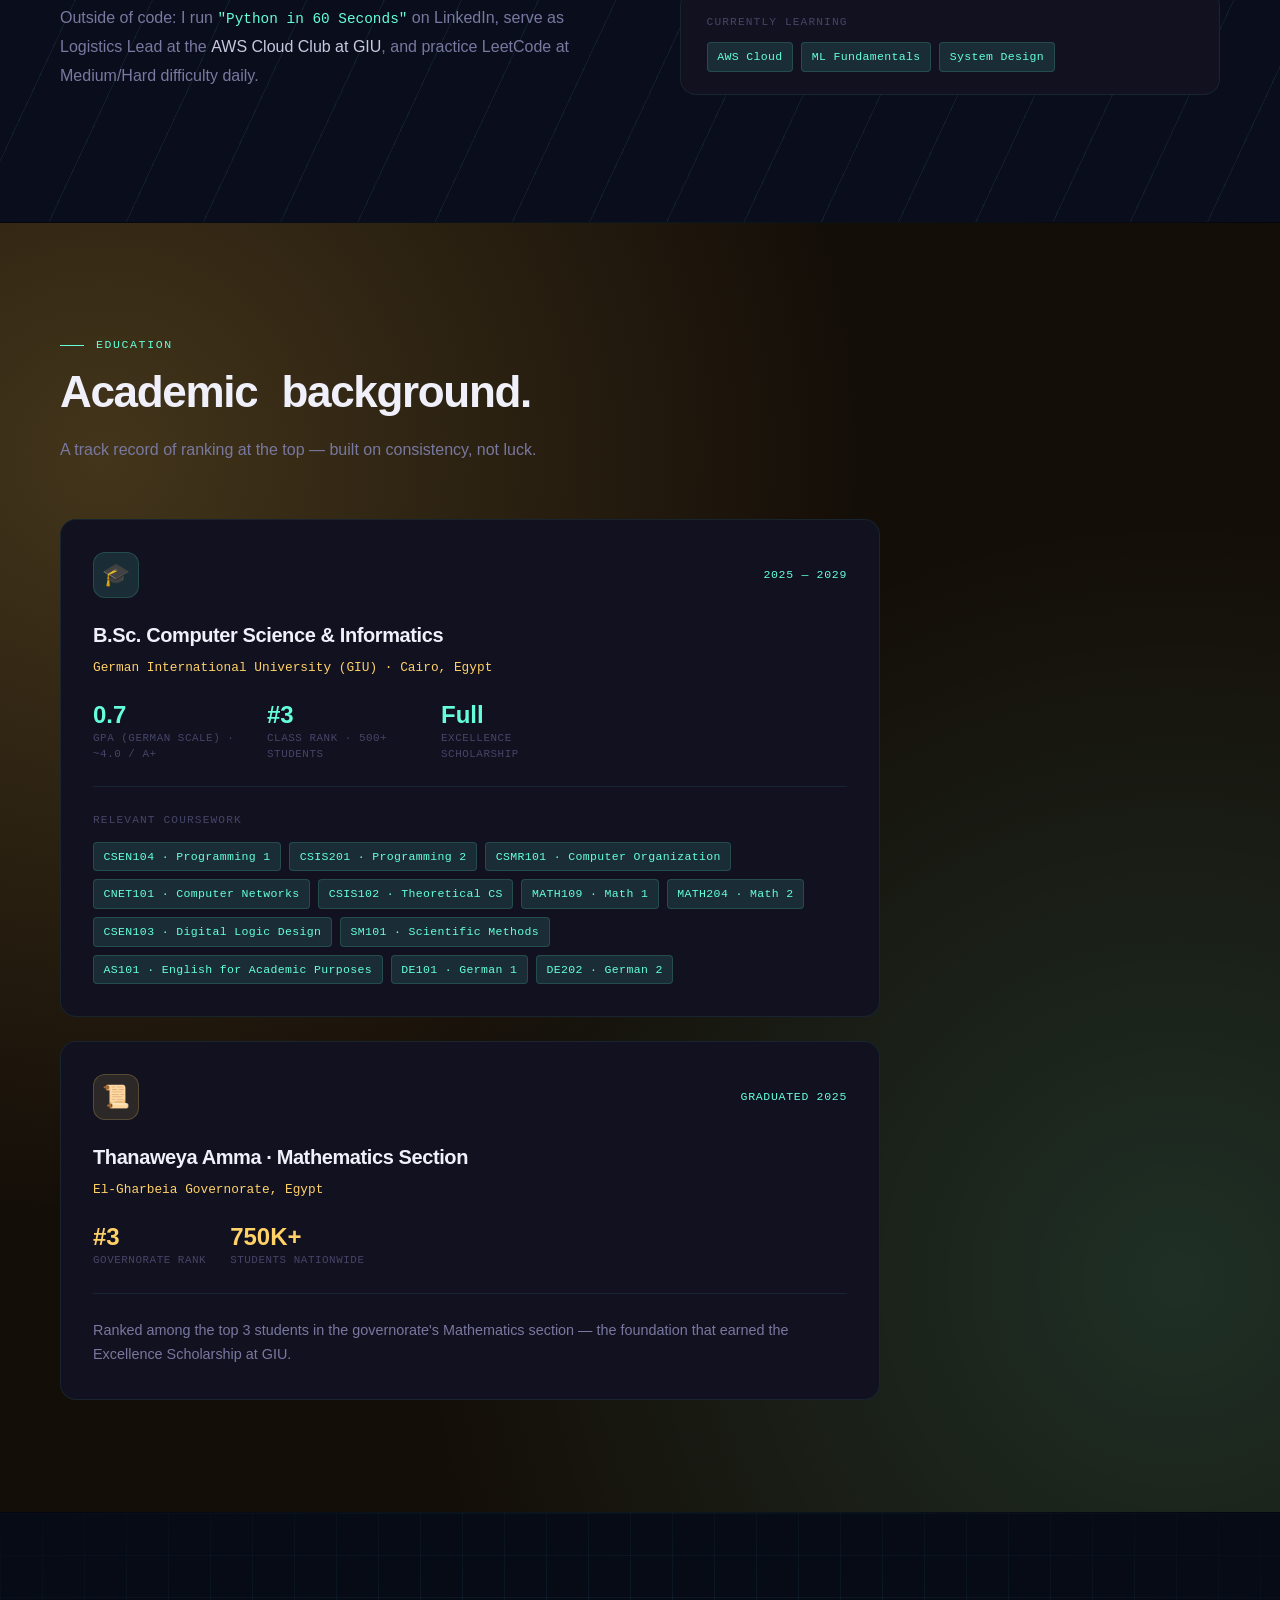
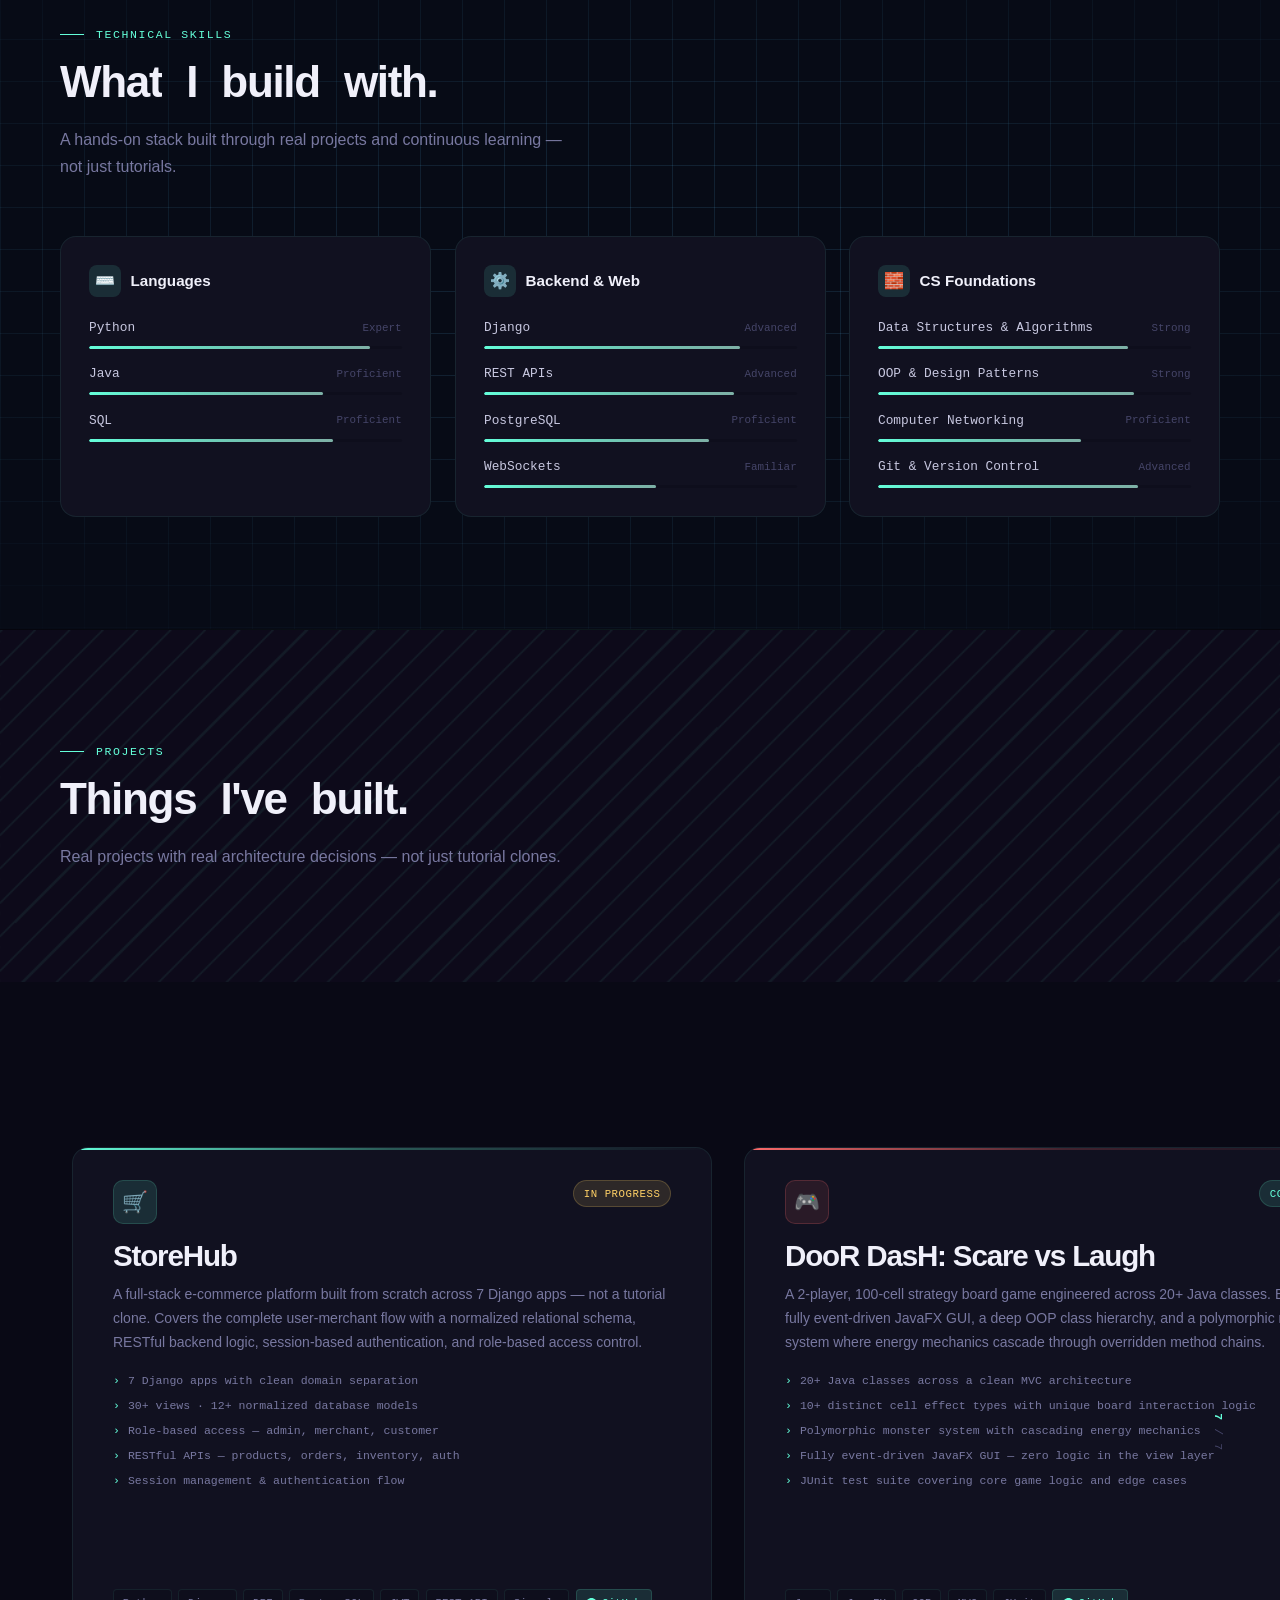
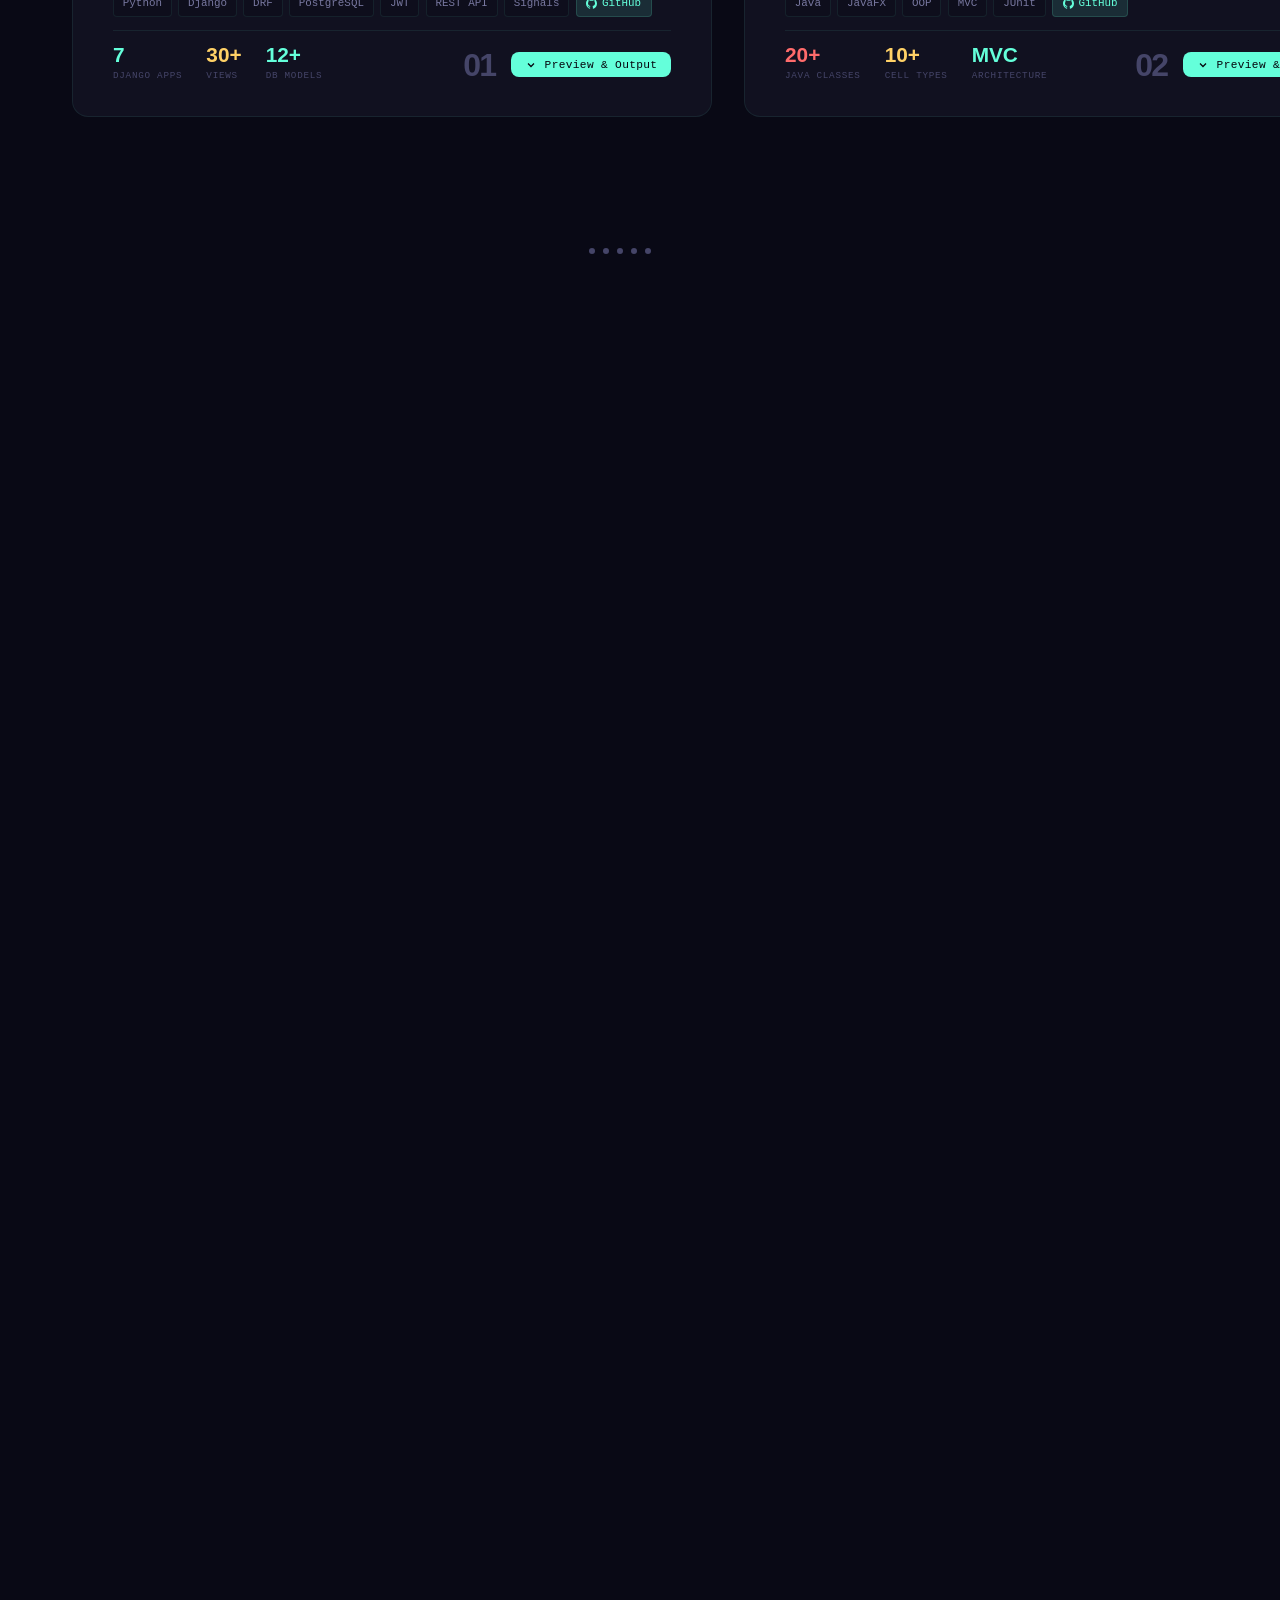
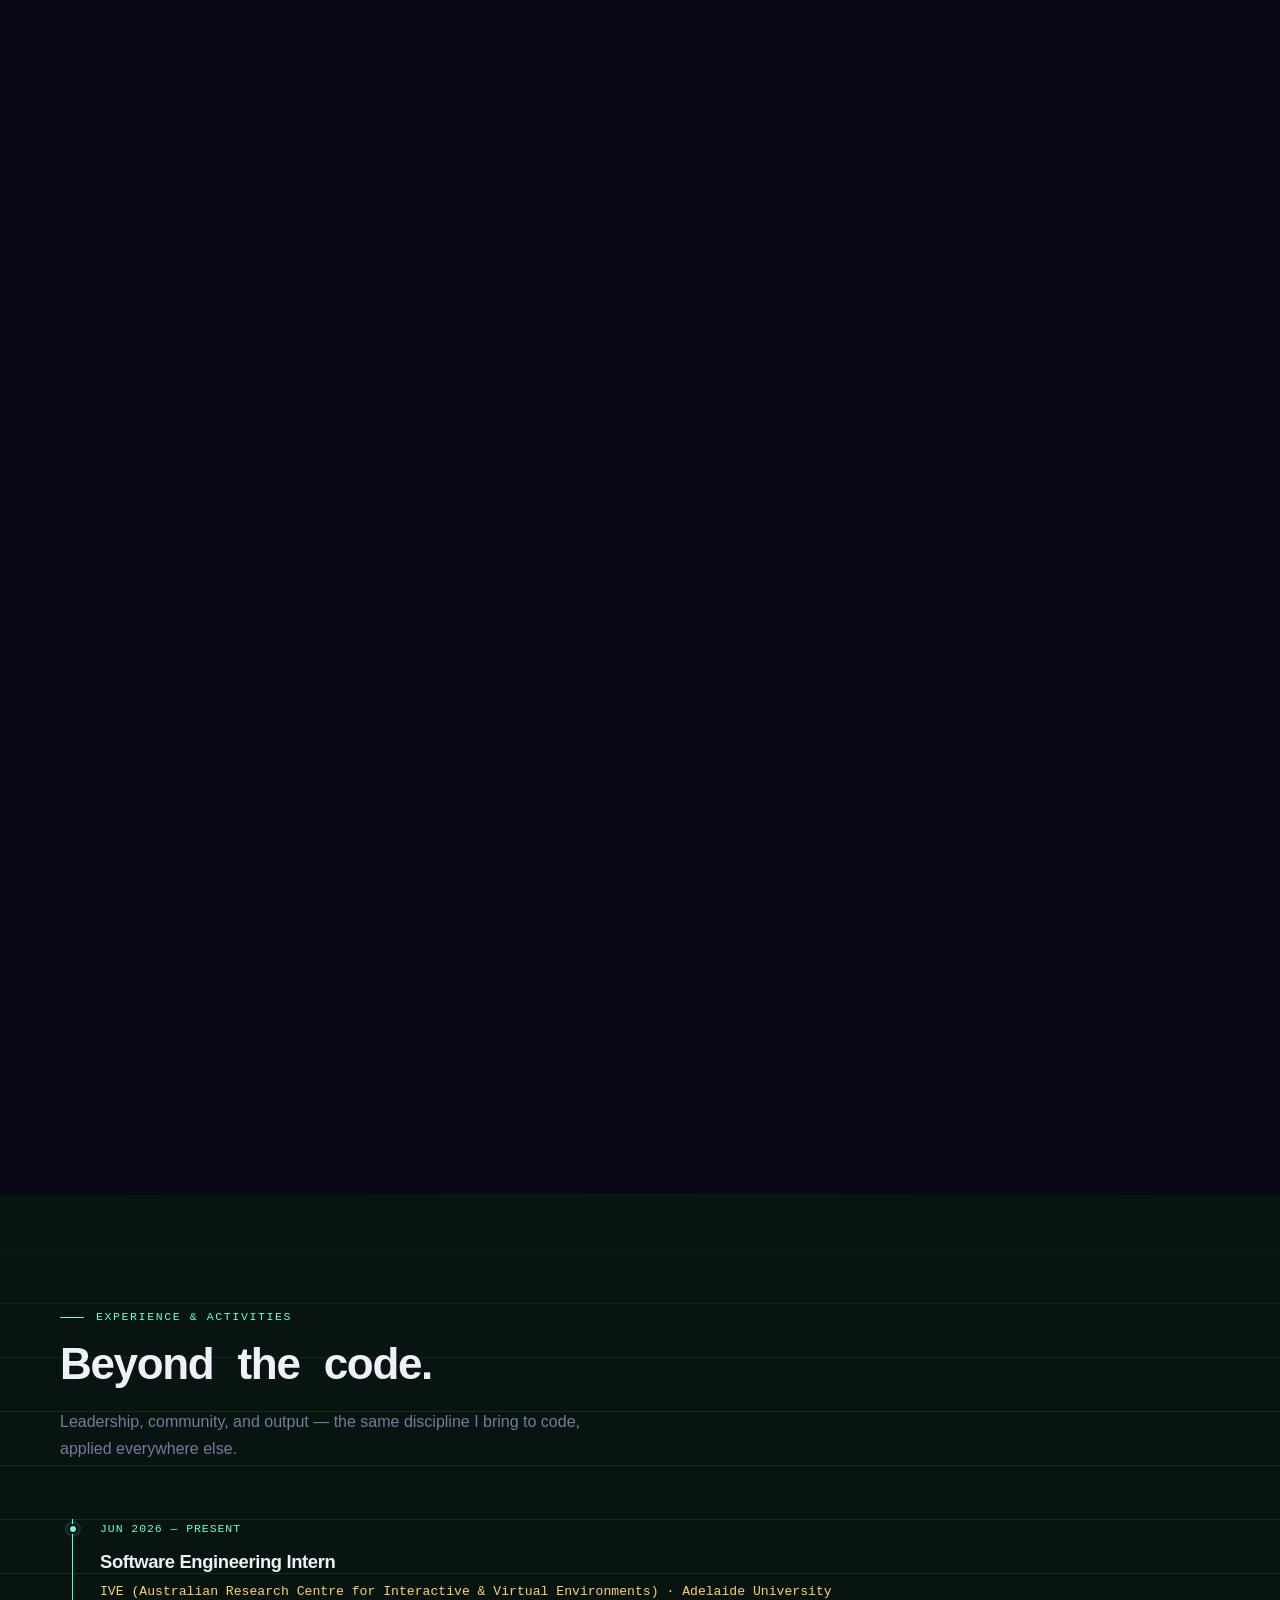
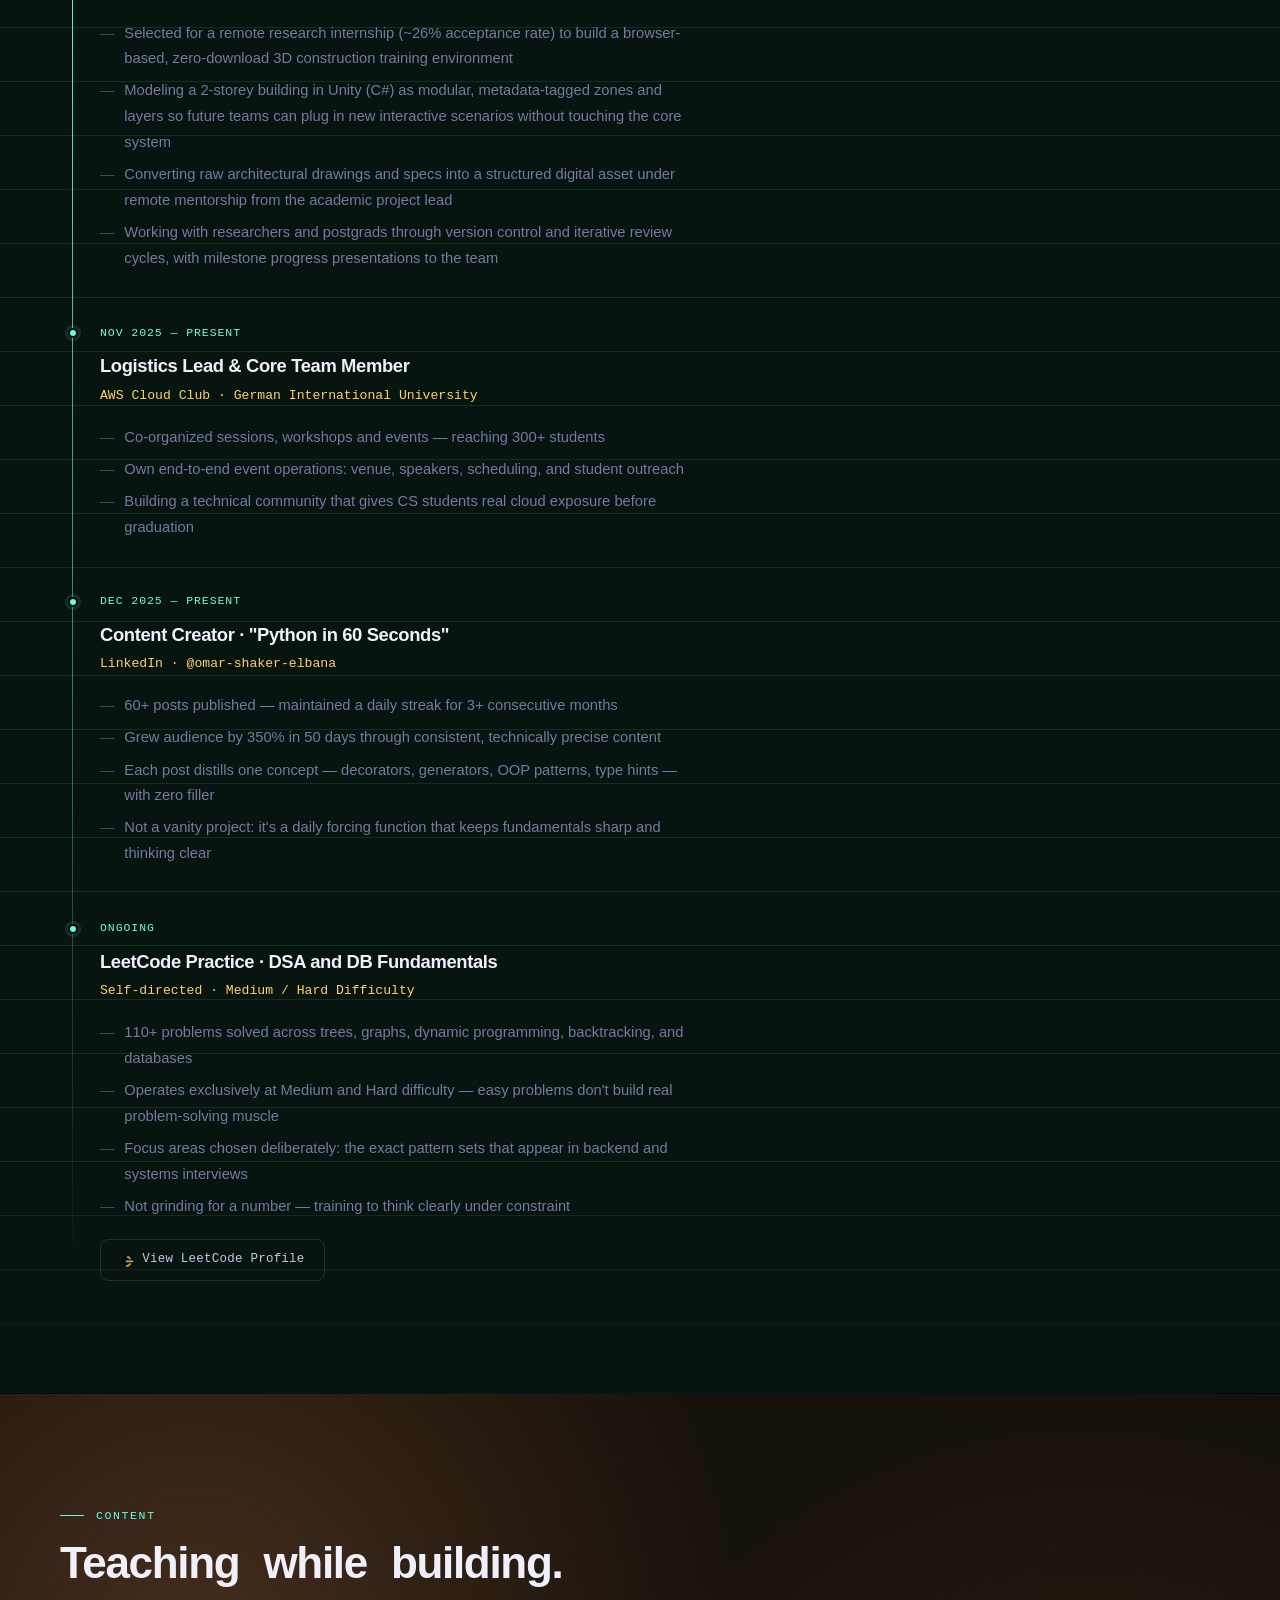
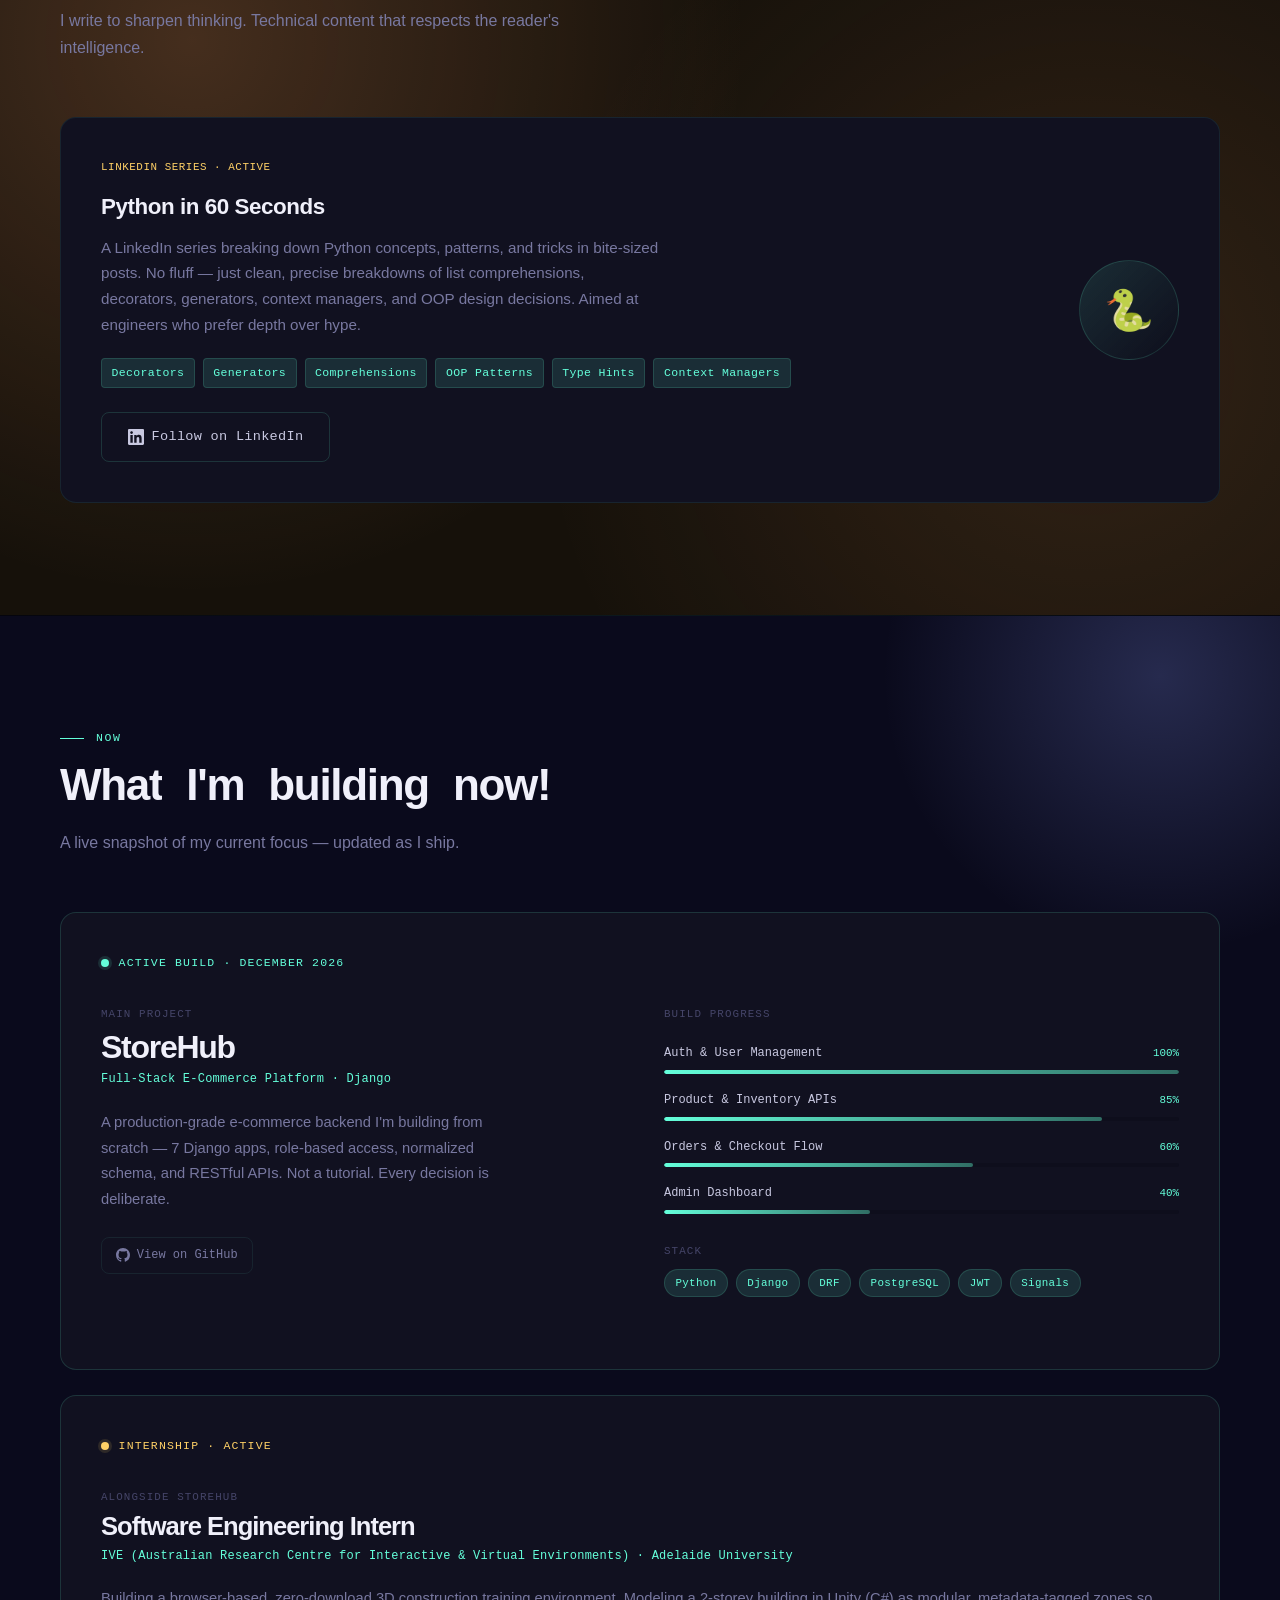
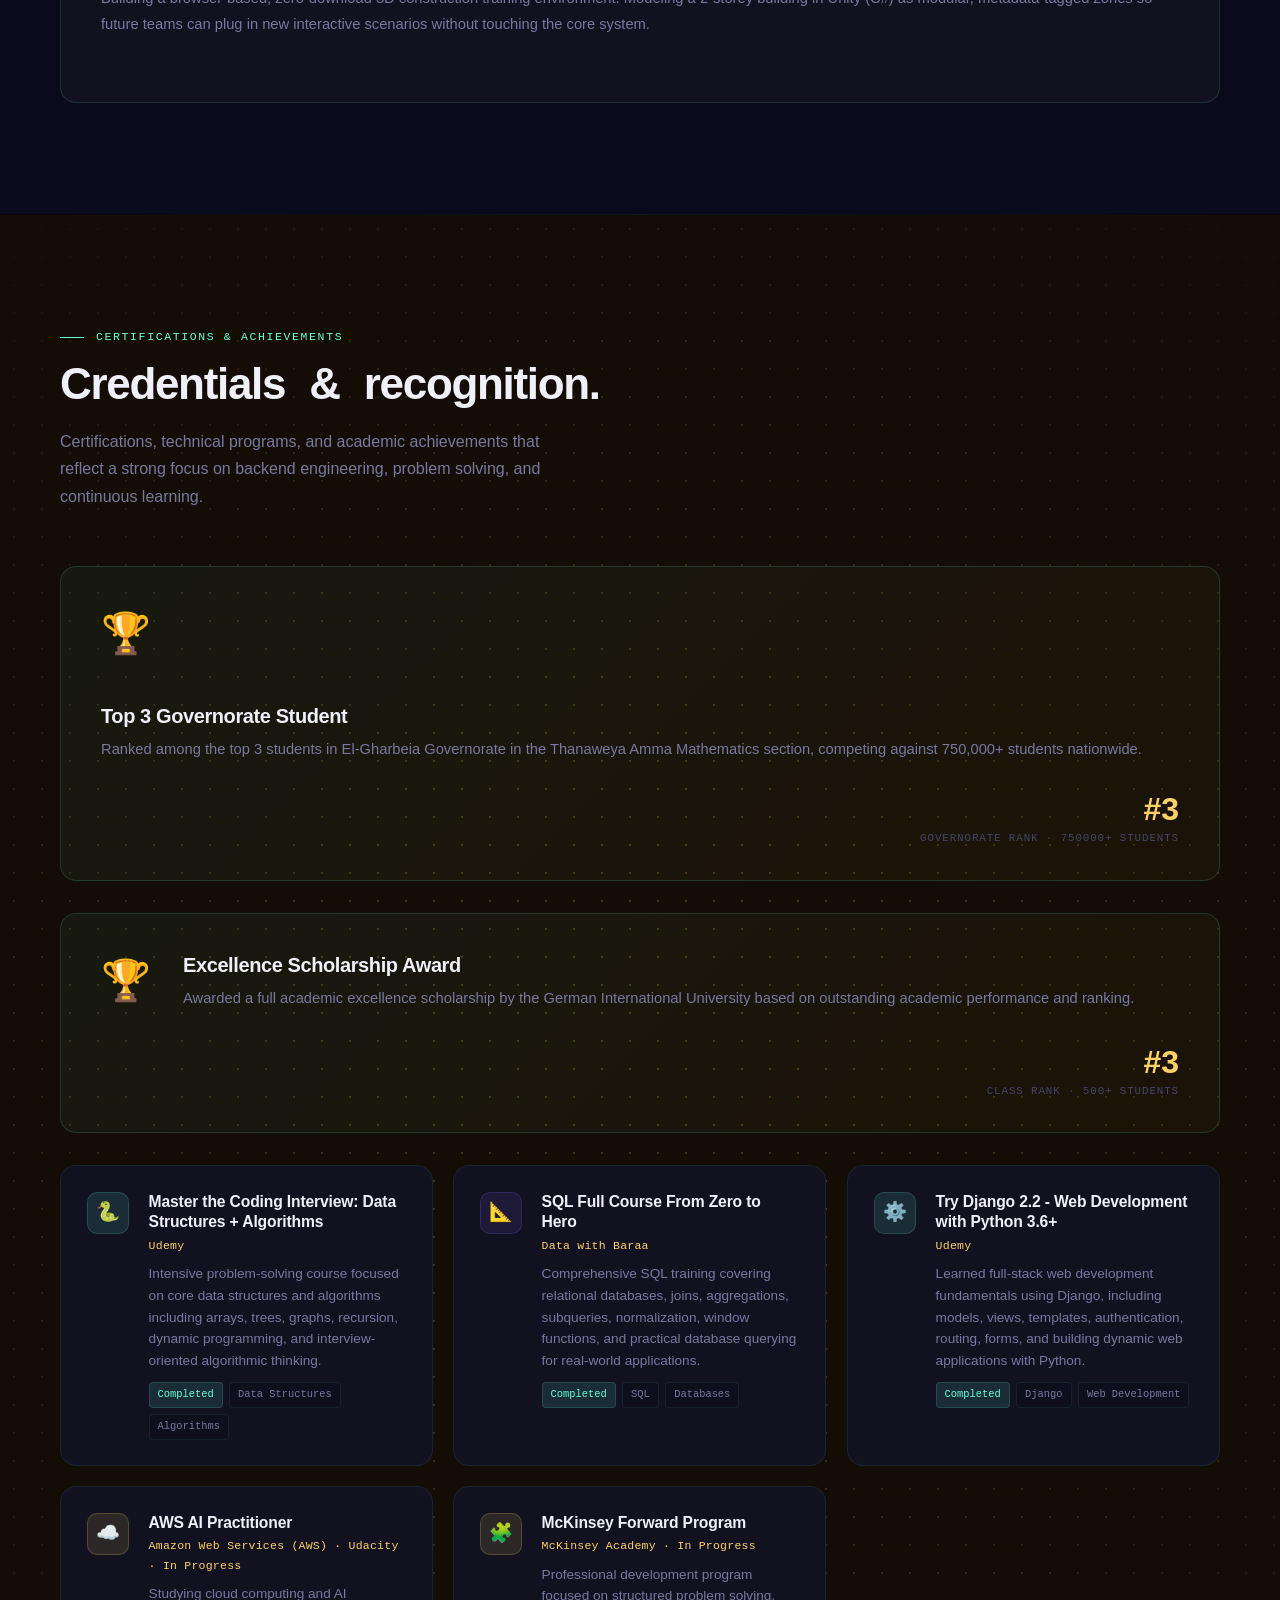
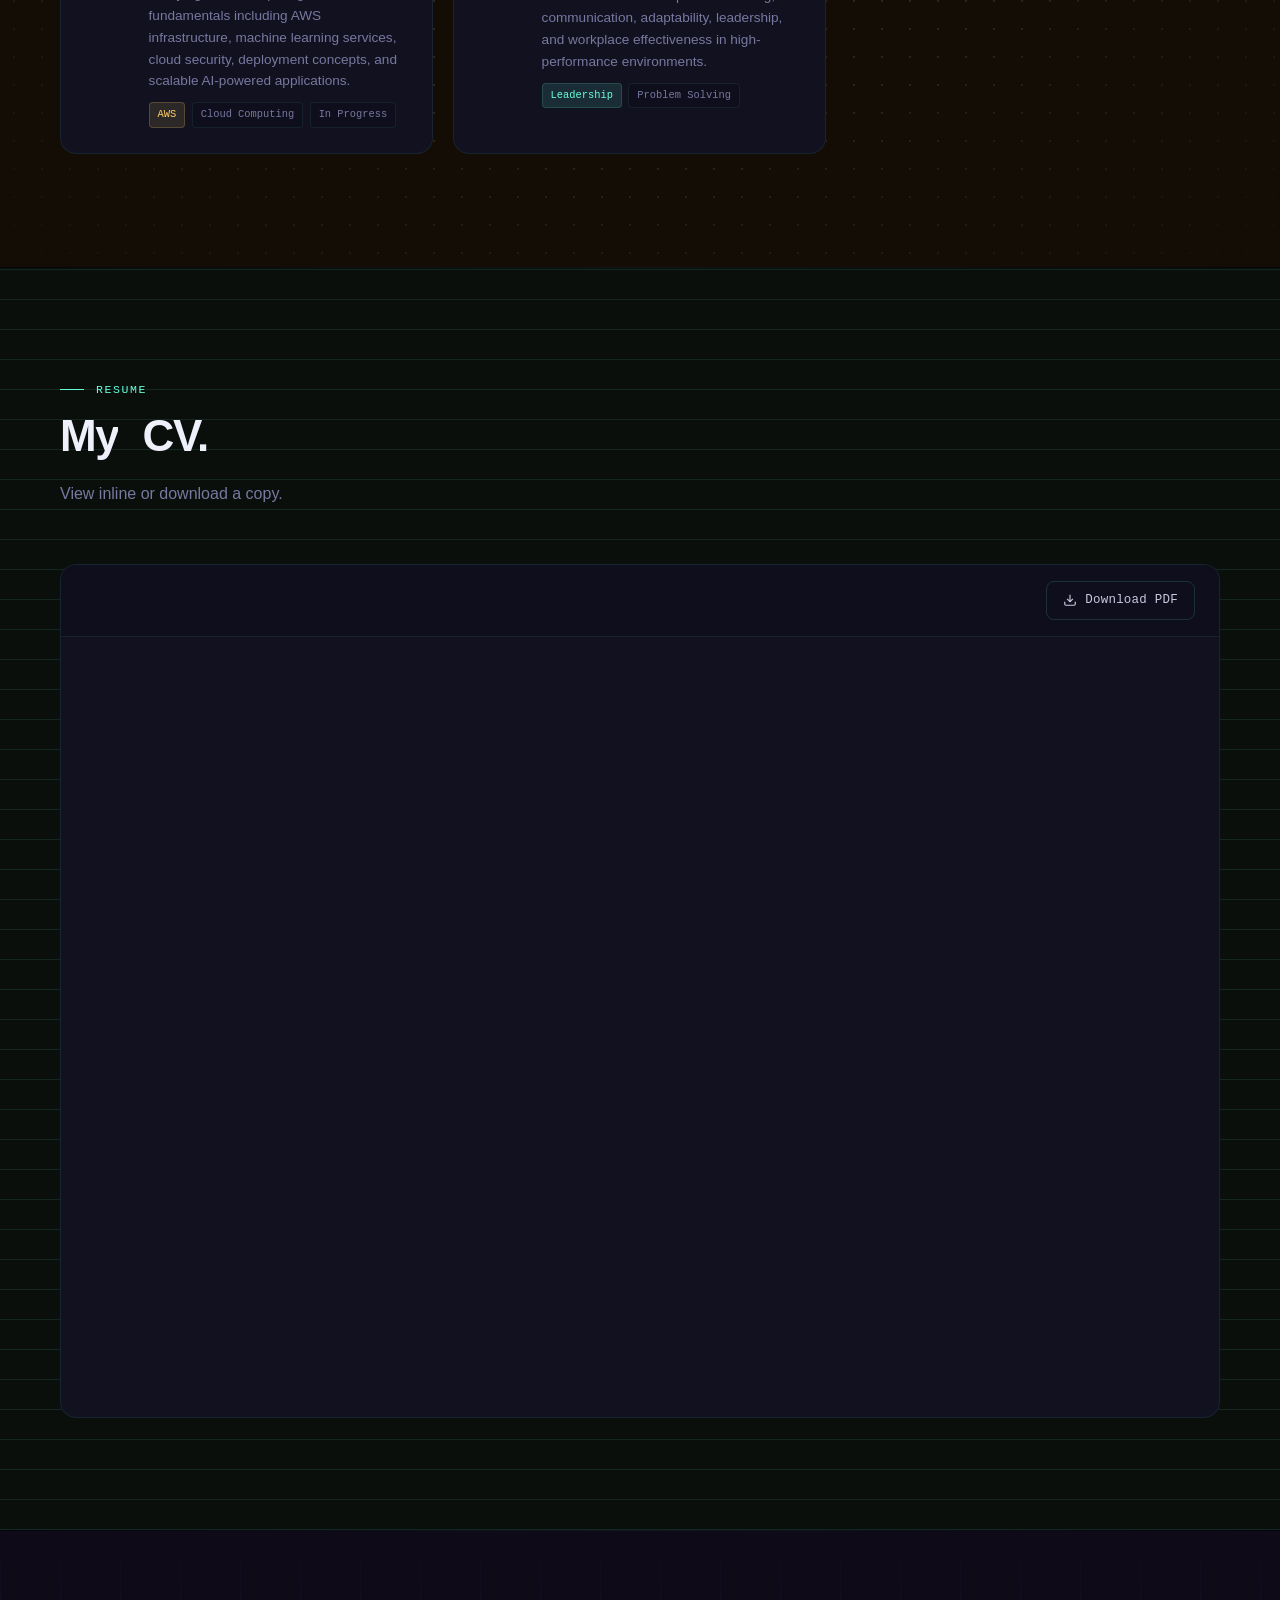
==== commit b6009984: "Added new projects, UI, SEO" ====
--- a/index.html
+++ b/index.html
@@ -2,26 +2,24 @@
 <html lang="en">
 <head>
   <link rel="canonical" href="https://omar-shaker-elbana.github.io" />
-  <meta property="og:image:width" content="1200" />
-  <meta property="og:image:height" content="630" />
-  <link rel="icon" href="images/icon.png" type="image/jpeg" />
-  <meta charset="UTF-8" />
-  <meta name="viewport" content="width=device-width, initial-scale=1.0" />
-  <meta name="description" content="Omar Shaker — Backend Engineer and CS student at GIU Cairo. Building scalable systems with Python, Django, and REST APIs. Open to 2026 summer internships." />
-  <meta property="og:title" content="Omar Shaker · Backend Engineer" />
-  <meta property="og:description" content="CS student at GIU Cairo, ranked #3 in class. Building production-grade backends with Python, Django, and REST APIs. Open to 2026 summer internships." />
-  <meta property="og:image" content="images/omar.jpg" />
-  <meta property="og:type" content="website" />
-  <meta property="og:url" content="https://omar-shaker-elbana.github.io" />
-  <meta name="twitter:card" content="summary_large_image" />
-  <meta name="twitter:title" content="Omar Shaker · Backend Engineer" />
-  <meta name="twitter:description" content="CS student at GIU Cairo. Python, Django, REST APIs. Open to 2026 summer internships." />
-  <meta name="twitter:image" content="images/omar.jpg" />
-  <title>Omar Shaker · Backend Engineer</title>
-  <link rel="preconnect" href="https://fonts.googleapis.com" />
-  <link rel="preconnect" href="https://fonts.gstatic.com" crossorigin />
-  <link href="https://fonts.googleapis.com/css2?family=Syne:wght@400;500;600;700;800&family=JetBrains+Mono:ital,wght@0,300;0,400;0,500;1,300&family=DM+Sans:ital,opsz,wght@0,9..40,300;0,9..40,400;0,9..40,500;1,9..40,300&display=swap" rel="stylesheet" />
-
+<meta property="og:image:width" content="1200" />
+<meta property="og:image:height" content="630" />
+<link rel="icon" href="images/icon.png" type="image/png" />
+<meta charset="UTF-8" />
+<meta name="viewport" content="width=device-width, initial-scale=1.0" />
+<meta name="robots" content="index, follow" />
+<meta name="theme-color" content="#05050d" />
+<meta name="description" content="Omar Shaker — Backend Engineer and CS student at GIU Cairo. Building scalable systems with Python, Django, and REST APIs. Open to 2026 summer internships." />
+<meta property="og:title" content="Omar Shaker · Backend Engineer" />
+<meta property="og:description" content="CS student at GIU Cairo, ranked #3 in class. Building production-grade backends with Python, Django, and REST APIs. Open to 2026 summer internships." />
+<meta property="og:image" content="https://omar-shaker-elbana.github.io/images/omar.jpg" />
+<meta property="og:type" content="website" />
+<meta property="og:url" content="https://omar-shaker-elbana.github.io" />
+<meta name="twitter:card" content="summary_large_image" />
+<meta name="twitter:title" content="Omar Shaker · Backend Engineer" />
+<meta name="twitter:description" content="CS student at GIU Cairo. Python, Django, REST APIs. Open to 2026 summer internships." />
+<meta name="twitter:image" content="https://omar-shaker-elbana.github.io/images/omar.jpg" />
+<title>Omar Shaker · Backend Engineer</title>
   <style>
     /* ─── VARIABLES ─── */
     :root {
@@ -31,11 +29,27 @@
       --mint: #64ffda; --mint-dim: rgba(100,255,210,0.12); --mint-glow: rgba(100,255,210,0.25);
       --gold: #ffd166; --gold-dim: rgba(255,209,102,0.12); --coral: #ff6b6b;
       --text-0: #f0f0fa; --text-1: #c8c8e0; --text-2: #7878a0; --text-3: #454568;
+      /* per-section accent colors — dark mode */
+      --acc-about: #64ffda; --acc-education: #ffd166; --acc-skills: #5ec8ff;
+      --acc-projects: #a78bfa; --acc-experience: #4ade80; --acc-content: #ff9f6b;
+      --acc-now: #8a9cff; --acc-certifications: #ffcb66; --acc-resume: #4fd1c5;
+      --acc-stats: #c084fc; --acc-contact: #64ffda;
       --font-display: 'Syne', sans-serif; --font-mono: 'JetBrains Mono', monospace; --font-body: 'DM Sans', sans-serif;
       --radius: 8px; --radius-lg: 16px;
       --trans: 0.3s cubic-bezier(0.4,0,0.2,1); --trans-slow: 0.6s cubic-bezier(0.4,0,0.2,1);
       --spring: cubic-bezier(0.34,1.56,0.64,1);
       --expo: cubic-bezier(0.16,1,0.3,1);
+      --sec-about: #0a0e1c;
+--sec-education: #140e08;
+--sec-skills: #070b16;
+--sec-projects: #0d0a1a;
+--sec-experience: #081410;
+--sec-content: #16110a;
+--sec-now: #0a0a1c;
+--sec-certifications: #140d05;
+--sec-resume: #0a0f0c;
+--sec-stats: #0e0a18;
+--sec-contact: #06080f;
     }
 
     /* ─── RESET ─── */
@@ -278,7 +292,12 @@
     .reveal-delay-4 { --delay: 0.4s; }
 
     /* ─── ABOUT ─── */
-    #about { background: var(--bg-1); }
+    #about {
+  background:
+    radial-gradient(ellipse 800px 450px at 108% -10%, color-mix(in srgb, var(--acc-about) 16%, transparent), transparent 60%),
+    repeating-linear-gradient(115deg, color-mix(in srgb, var(--acc-about) 7%, transparent) 0px, color-mix(in srgb, var(--acc-about) 7%, transparent) 1px, transparent 1px, transparent 70px),
+    var(--sec-about);
+}
     .about-grid { display: grid; grid-template-columns: 1fr 1fr; gap: 5rem; align-items: start; }
     .about-text p { color: var(--text-2); margin-bottom: 1.25rem; font-size: 1rem; line-height: 1.8; }
     .about-text p strong { color: var(--text-1); font-weight: 500; }
@@ -298,7 +317,17 @@
     .badge.gold { background: var(--gold-dim); color: var(--gold); border-color: rgba(255,209,102,0.2); }
 
     /* ─── SKILLS ─── */
-    #skills { background: var(--bg-0); }
+    #skills { position: relative; background: var(--sec-skills); overflow: hidden; }
+#skills::before {
+  content: '';
+  position: absolute; inset: 0; z-index: -1;
+  background-image:
+    linear-gradient(color-mix(in srgb, var(--acc-skills) 12%, transparent) 1px, transparent 1px),
+    linear-gradient(90deg, color-mix(in srgb, var(--acc-skills) 12%, transparent) 1px, transparent 1px);
+  background-size: 42px 42px;
+  mask-image: radial-gradient(ellipse 90% 70% at 50% 50%, black 25%, transparent 95%);
+  pointer-events: none;
+}
     .skills-grid { display: grid; grid-template-columns: repeat(auto-fit, minmax(280px, 1fr)); gap: 1.5rem; }
     .skill-group {
       background: var(--bg-card); border: 1px solid var(--border);
@@ -334,7 +363,12 @@
     }
 
     /* ─── PROJECTS ─── */
-    #projects { background: var(--bg-1); }
+    #projects {
+  background:
+    repeating-linear-gradient(135deg, color-mix(in srgb, var(--acc-projects) 10%, transparent) 0px, color-mix(in srgb, var(--acc-projects) 10%, transparent) 2px, transparent 2px, transparent 24px),
+    var(--sec-projects);
+  padding: 0;
+}
     .project-featured {
       background: var(--bg-card); border: 1px solid var(--border);
       border-radius: var(--radius-lg); padding: 2.5rem;
@@ -420,7 +454,14 @@
     .project-metric-label { font-family: var(--font-mono); font-size: 0.68rem; color: var(--text-3); text-transform: uppercase; letter-spacing: 0.08em; }
 
     /* ─── EXPERIENCE ─── */
-    #experience { background: var(--bg-0); }
+    #experience { position: relative; background: var(--sec-experience); }
+#experience::before {
+  content: '';
+  position: absolute; inset: 0; z-index: -1;
+  background-image: repeating-linear-gradient(180deg, color-mix(in srgb, var(--acc-experience) 14%, transparent) 0, color-mix(in srgb, var(--acc-experience) 14%, transparent) 1px, transparent 1px, transparent 54px);
+  mask-image: linear-gradient(180deg, transparent, black 12%, black 88%, transparent);
+  pointer-events: none;
+}
     .timeline { position: relative; padding-left: 2.5rem; }
     .timeline::before {
       content: ''; position: absolute; left: 0.75rem; top: 0; bottom: 0;
@@ -455,7 +496,15 @@
     .timeline-desc li::before { content: '—'; color: var(--text-3); flex-shrink: 0; }
 
     /* ─── CERTIFICATIONS ─── */
-    #certifications { background: var(--bg-1); }
+    #certifications { position: relative; background: var(--sec-certifications); }
+#certifications::before {
+  content: '';
+  position: absolute; inset: 0; z-index: -1;
+  background-image: radial-gradient(circle, color-mix(in srgb, var(--acc-certifications) 22%, transparent) 1.5px, transparent 1.5px);
+  background-size: 28px 28px;
+  mask-image: radial-gradient(ellipse 85% 75% at 50% 50%, black 20%, transparent 95%);
+  pointer-events: none;
+}
     .certs-grid { display: grid; grid-template-columns: repeat(auto-fit, minmax(300px, 1fr)); gap: 1.25rem; }
     .cert-card {
       background: var(--bg-card); border: 1px solid var(--border);
@@ -504,14 +553,34 @@
     .achievement-strip-meta-label { font-family: var(--font-mono); font-size: 0.68rem; color: var(--text-3); text-transform: uppercase; letter-spacing: 0.08em; margin-top: 0.25rem; }
 
     /* ─── STATS ─── */
-    #stats { background: var(--bg-0); }
-    .stats-row { display: grid; grid-template-columns: repeat(auto-fit, minmax(200px, 1fr)); gap: 1.25rem; margin-bottom: 3rem; }
+    /* ─── STATS ─── */
+    #stats { position: relative; background: var(--sec-stats); }
+#stats::before {
+  content: '';
+  position: absolute; inset: 0; z-index: -1;
+  background-image: repeating-linear-gradient(90deg, color-mix(in srgb, var(--acc-stats) 14%, transparent) 0, color-mix(in srgb, var(--acc-stats) 14%, transparent) 1px, transparent 1px, transparent 60px);
+  mask-image: linear-gradient(180deg, transparent, black 15%, black 85%, transparent);
+  pointer-events: none;
+}
+    .stats-row {
+      display: grid;
+      grid-template-columns: repeat(5, 1fr);
+      gap: 1.25rem;
+      margin-bottom: 2.5rem;
+    }
     .stat-card {
-      background: var(--bg-card); border: 1px solid var(--border);
-      border-radius: var(--radius-lg); padding: 1.75rem; text-align: center;
-      transition: border-color 0.3s, transform 0.4s var(--spring);
-      --anim: animScaleIn; --dur: 0.6s;
-    }
+      background: var(--bg-card);
+      border: 1px solid var(--border);
+      border-radius: var(--radius-lg);
+      padding: 1.75rem 1.5rem;
+      text-align: center;
+      transition: border-color 0.4s, transform 0.4s var(--spring);
+    }
+    .stat-card:hover { border-color: var(--border-mid); transform: translateY(-6px) scale(1.02); }
+    @media (max-width: 900px) {
+      .stats-row { grid-template-columns: repeat(3, 1fr); }
+    }
+
     .stat-card:hover { border-color: var(--border-mid); transform: translateY(-6px) scale(1.02); }
     .stat-card-num { font-family: var(--font-display); font-size: 2.5rem; font-weight: 700; line-height: 1; margin-bottom: 0.5rem; }
     .stat-card-num.mint { color: var(--mint); }
@@ -521,7 +590,12 @@
     .github-card p { color: var(--text-2); font-size: 0.95rem; margin-bottom: 1.5rem; max-width: 480px; margin-left: auto; margin-right: auto; line-height: 1.7; }
 
     /* ─── CONTENT SERIES ─── */
-    #content { background: var(--bg-1); }
+    #content {
+  background:
+    radial-gradient(circle at 15% 30%, color-mix(in srgb, var(--acc-content) 20%, transparent), transparent 45%),
+    radial-gradient(circle at 85% 70%, color-mix(in srgb, var(--acc-content) 12%, transparent), transparent 45%),
+    var(--sec-content);
+}
     .content-card {
       background: var(--bg-card); border: 1px solid var(--border);
       border-radius: var(--radius-lg); padding: 2.5rem;
@@ -556,7 +630,15 @@
     .project-toggle-btn.open svg { transform: rotate(180deg); }
 
     /* ─── NOW ─── */
-    #now { background: var(--bg-0); }
+    #now { position: relative; background: var(--sec-now); overflow: hidden; }
+#now::before {
+  content: '';
+  position: absolute; z-index: -1;
+  width: 560px; height: 560px; top: -220px; right: -160px; border-radius: 50%;
+  background: radial-gradient(circle, color-mix(in srgb, var(--acc-now) 22%, transparent), transparent 70%);
+  animation: glowPulse 5s ease-in-out infinite alternate;
+  pointer-events: none;
+}
     .now-card {
       background: var(--bg-card); border: 1px solid var(--border-mid);
       border-radius: var(--radius-lg); padding: 2.5rem; position: relative;
@@ -590,8 +672,34 @@
     .now-pill { font-family: var(--font-mono); font-size: 0.68rem; padding: 0.25rem 0.65rem; border-radius: 100px; background: var(--mint-dim); color: var(--mint); border: 1px solid var(--border-mid); letter-spacing: 0.03em; transition: transform 0.3s var(--spring), box-shadow 0.3s; }
     .now-pill:hover { transform: translateY(-2px); box-shadow: 0 4px 12px var(--mint-glow); }
 
+#resume { position: relative; background: var(--sec-resume); }
+#resume::before {
+  content: '';
+  position: absolute; inset: 0; z-index: -1;
+  background-image: repeating-linear-gradient(0deg, color-mix(in srgb, var(--acc-resume) 12%, transparent) 0, color-mix(in srgb, var(--acc-resume) 12%, transparent) 1px, transparent 1px, transparent 30px);
+  pointer-events: none;
+}
+
+#stats { position: relative; background: var(--sec-stats); }
+#stats::before {
+  content: '';
+  position: absolute; inset: 0; z-index: -1;
+  background-image: repeating-linear-gradient(90deg, rgba(138,99,255,0.1) 0, rgba(138,99,255,0.1) 1px, transparent 1px, transparent 60px);
+  mask-image: linear-gradient(180deg, transparent, black 15%, black 85%, transparent);
+  pointer-events: none;
+}
+
+#contact { position: relative; background: var(--sec-contact); overflow: hidden; }
+#contact::before {
+  content: '';
+  position: absolute; z-index: -1;
+  width: 800px; height: 400px; top: 50%; left: 50%; transform: translate(-50%, -50%);
+  background: radial-gradient(ellipse, color-mix(in srgb, var(--acc-contact) 18%, transparent), transparent 70%);
+  pointer-events: none;
+}
+
     /* ─── CONTACT ─── */
-    #contact { background: var(--bg-0); }
+    #contact { background: var(--sec-contact); }
     .contact-wrapper { max-width: 680px; margin: 0 auto; text-align: center; }
     .contact-wrapper .section-label { justify-content: center; }
     .contact-wrapper .section-label::before { display: none; }
@@ -624,7 +732,23 @@
     .project-featured .project-dropdown { grid-column: 1 / -1; }
 
     /* ─── LIGHT THEME ─── */
-    [data-theme="light"] { --bg-0: #f4f5fb; --bg-1: #eceef8; --bg-2: #e2e5f5; --bg-card: #ffffff; --bg-hover: #f0f2fc; --border: rgba(40,50,120,0.1); --border-mid: rgba(40,50,120,0.22); --mint: #00b894; --mint-dim: rgba(0,184,148,0.1); --mint-glow: rgba(0,184,148,0.2); --gold: #e09a00; --gold-dim: rgba(224,154,0,0.1); --coral: #e05252; --text-0: #09091e; --text-1: #1c1c40; --text-2: #4a4a78; --text-3: #9090b8; }
+    [data-theme="light"] { --bg-0: #f4f5fb; --bg-1: #eceef8; --bg-2: #e2e5f5; --bg-card: #ffffff; --bg-hover: #f0f2fc; --border: rgba(40,50,120,0.1); --border-mid: rgba(40,50,120,0.22); --mint: #00b894; --mint-dim: rgba(0,184,148,0.1); --mint-glow: rgba(0,184,148,0.2); --gold: #e09a00; --gold-dim: rgba(224,154,0,0.1); --coral: #e05252; --text-0: #09091e; --text-1: #1c1c40; --text-2: #4a4a78; --text-3: #9090b8;
+    /* per-section accent colors — light mode (deeper/more saturated for contrast on white) */
+    --acc-about: #00b894; --acc-education: #cf8b00; --acc-skills: #0086c3;
+    --acc-projects: #7c5cff; --acc-experience: #1f9d55; --acc-content: #d9682f;
+    --acc-now: #4a5ce0; --acc-certifications: #c98a00; --acc-resume: #0d9c8f;
+    --acc-stats: #9333ea; --acc-contact: #00b894;
+    --sec-about: #e2f7f0;
+--sec-education: #fbeed3;
+--sec-skills: #e1f0fb;
+--sec-projects: #eee7fc;
+--sec-experience: #e2f6e8;
+--sec-content: #fbe6d7;
+--sec-now: #e6e8fc;
+--sec-certifications: #fbecd0;
+--sec-resume: #dff5f1;
+--sec-stats: #f1e5fc;
+--sec-contact: #dceefb; }
     [data-theme="light"] body { background: var(--bg-0); }
     [data-theme="light"] #header.scrolled { background: rgba(244,245,251,0.92); box-shadow: 0 1px 0 var(--border); }
     [data-theme="light"] .mobile-menu { background: rgba(244,245,251,0.98); }
@@ -871,7 +995,12 @@
     @media (prefers-reduced-motion: reduce) { *, *::before, *::after { animation-duration: 0.01ms !important; transition-duration: 0.01ms !important; } }
   
     /* ─── HORIZONTAL PROJECTS SCROLL ─── */
-#projects { background: var(--bg-1); padding: 0; }
+#projects {
+  background:
+    repeating-linear-gradient(135deg, color-mix(in srgb, var(--acc-projects) 10%, transparent) 0px, color-mix(in srgb, var(--acc-projects) 10%, transparent) 2px, transparent 2px, transparent 24px),
+    var(--sec-projects);
+  padding: 0;
+}
 .projects-section-head { padding: 7rem 0 3.5rem; }
 
 .projects-sticky-outer {
@@ -1063,7 +1192,12 @@
 .horiz-counter span { color: var(--mint); font-weight: 700; }
 
   /* ─── HORIZONTAL PROJECTS SCROLL ─── */
-#projects { background: var(--bg-1); padding: 0; }
+#projects {
+  background:
+    repeating-linear-gradient(135deg, rgba(100,255,210,0.07) 0px, rgba(100,255,210,0.07) 2px, transparent 2px, transparent 24px),
+    var(--sec-projects);
+  padding: 0;
+}
 .projects-section-head { padding: 7rem 0 3.5rem; }
 
 .projects-sticky-outer {
@@ -1258,8 +1392,9 @@
 /* ─── Mobile: native swipe scroll ─── */
 @media (max-width: 768px) {
   .projects-sticky-outer {
-    height: auto !important;
-  }
+  height: 260vh; /* fallback before JS measures the track; overwritten on load */
+  position: relative;
+}
   .projects-sticky-inner {
     position: relative !important;
     height: auto !important;
@@ -1401,7 +1536,77 @@
 #lightbox.multi #lb-prev,
 #lightbox.multi #lb-next { opacity: 1; pointer-events: auto; }
 #lb-prev.edge, #lb-next.edge { opacity: 0.25 !important; }
-
+/* ─── PDF VIEWER MODAL ─── */
+#pdf-viewer {
+  position: fixed; inset: 0; z-index: 2100;
+  display: flex; align-items: center; justify-content: center;
+  opacity: 0; pointer-events: none;
+  transition: opacity 0.35s ease;
+}
+#pdf-viewer.open { opacity: 1; pointer-events: auto; }
+#pdf-backdrop {
+  position: absolute; inset: 0;
+  background: rgba(5,5,13,0.93);
+  backdrop-filter: blur(14px); -webkit-backdrop-filter: blur(14px);
+}
+#pdf-inner {
+  position: relative; z-index: 1;
+  width: min(920px, 94vw); height: min(88vh, 1000px);
+  display: flex; flex-direction: column;
+  background: var(--bg-card); border: 1px solid var(--border-mid);
+  border-radius: var(--radius-lg);
+  box-shadow: 0 32px 80px rgba(0,0,0,0.65);
+  overflow: hidden;
+  transform: scale(0.92) translateY(14px);
+  opacity: 0;
+  transition: transform 0.45s var(--spring), opacity 0.35s ease;
+}
+#pdf-viewer.open #pdf-inner { transform: scale(1) translateY(0); opacity: 1; }
+#pdf-header {
+  display: flex; align-items: center; justify-content: space-between;
+  padding: 1rem 1.25rem; border-bottom: 1px solid var(--border);
+  background: var(--bg-2); flex-shrink: 0; gap: 1rem;
+}
+#pdf-title {
+  font-family: var(--font-display); font-size: 0.95rem; font-weight: 700;
+  color: var(--text-0); letter-spacing: -0.01em;
+  white-space: nowrap; overflow: hidden; text-overflow: ellipsis;
+}
+#pdf-header-actions { display: flex; align-items: center; gap: 0.6rem; flex-shrink: 0; }
+.pdf-action-btn {
+  display: inline-flex; align-items: center; gap: 0.4rem;
+  font-family: var(--font-mono); font-size: 0.72rem; color: var(--text-2);
+  border: 1px solid var(--border); padding: 0.4rem 0.8rem; border-radius: var(--radius);
+  transition: color var(--trans), border-color var(--trans), background var(--trans);
+}
+.pdf-action-btn:hover { color: var(--mint); border-color: var(--mint); background: var(--mint-dim); }
+#pdf-close {
+  width: 32px; height: 32px; border-radius: 50%;
+  background: var(--bg-card); border: 1px solid var(--border-mid);
+  display: flex; align-items: center; justify-content: center;
+  cursor: pointer; color: var(--text-2); flex-shrink: 0;
+  transition: background var(--trans), color var(--trans), transform var(--trans);
+}
+#pdf-close:hover { background: var(--mint-dim); color: var(--mint); transform: rotate(90deg) scale(1.1); }
+#pdf-close svg { width: 14px; height: 14px; }
+#pdf-frame { flex: 1; width: 100%; border: none; background: #fff; }
+
+/* trigger button inside dropdowns */
+.pdf-view-btn {
+  display: inline-flex; align-items: center; gap: 0.5rem;
+  font-family: var(--font-mono); font-size: 0.75rem; font-weight: 500;
+  color: var(--bg-0); background: var(--gold); border: none;
+  border-radius: var(--radius); padding: 0.55rem 1.1rem;
+  cursor: pointer; transition: background var(--trans), transform var(--trans), box-shadow var(--trans);
+  letter-spacing: 0.02em; width: fit-content;
+}
+.pdf-view-btn:hover { background: #ffe08a; transform: translateY(-1px); box-shadow: 0 4px 16px rgba(255,209,102,0.3); }
+.pdf-view-btn svg { width: 13px; height: 13px; flex-shrink: 0; }
+
+@media (max-width: 720px) {
+  #pdf-inner { width: 96vw; height: 82vh; }
+  #pdf-title { font-size: 0.82rem; }
+}
 /* make dropdown images zoomable */
 .project-dropdown-images img,
 .proj-slide .project-dropdown-images img { cursor: zoom-in; }
@@ -1611,7 +1816,76 @@
   }
 }
 
+/* ─── EDUCATION ─── */
+#education { position: relative; background: var(--sec-education); }
+#education::before {
+  content: '';
+  position: absolute; inset: 0; z-index: -1;
+  background:
+    radial-gradient(circle at 8% 18%, color-mix(in srgb, var(--acc-education) 20%, transparent), transparent 48%),
+    radial-gradient(circle at 92% 82%, color-mix(in srgb, var(--acc-about) 14%, transparent), transparent 48%);
+}
+.edu-grid { display: grid; grid-template-columns: 1fr; gap: 1.5rem; max-width: 820px; }
+.edu-card {
+  background: var(--bg-card); border: 1px solid var(--border);
+  border-radius: var(--radius-lg); padding: 2rem;
+  transition: border-color 0.4s, box-shadow 0.4s, transform 0.4s var(--spring);
+  --anim: animBlurIn; --dur: 0.9s;
+}
+.edu-card:hover { border-color: var(--border-mid); box-shadow: 0 20px 56px rgba(0,0,0,0.35); transform: translateY(-4px); }
+.edu-card-top { display: flex; align-items: center; justify-content: space-between; margin-bottom: 1.25rem; }
+.edu-card-icon { width: 46px; height: 46px; border-radius: 12px; background: var(--mint-dim); border: 1px solid var(--border-mid); display: flex; align-items: center; justify-content: center; font-size: 1.4rem; }
+.edu-card-icon.gold-bg { background: var(--gold-dim); border-color: rgba(255,209,102,0.2); }
+.edu-card-period { font-family: var(--font-mono); font-size: 0.72rem; color: var(--mint); letter-spacing: 0.06em; text-transform: uppercase; }
+.edu-card-degree { font-family: var(--font-display); font-size: 1.25rem; font-weight: 700; color: var(--text-0); letter-spacing: -0.02em; margin-bottom: 0.3rem; }
+.edu-card-school { font-family: var(--font-mono); font-size: 0.8rem; color: var(--gold); margin-bottom: 1.5rem; }
+.edu-stat-row { display: flex; flex-wrap: wrap; gap: 1.5rem; margin-bottom: 1.5rem; padding-bottom: 1.5rem; border-bottom: 1px solid var(--border); }
+.edu-stat-val { font-family: var(--font-display); font-size: 1.5rem; font-weight: 700; color: var(--mint); line-height: 1; margin-bottom: 0.3rem; }
+.edu-stat-val.gold { color: var(--gold); }
+.edu-stat-lbl { font-family: var(--font-mono); font-size: 0.68rem; color: var(--text-3); text-transform: uppercase; letter-spacing: 0.05em; max-width: 150px; line-height: 1.4; }
+.edu-card-courses-label { font-family: var(--font-mono); font-size: 0.7rem; letter-spacing: 0.1em; text-transform: uppercase; color: var(--text-3); margin-bottom: 0.75rem; }
+.edu-card-note { font-size: 0.9rem; color: var(--text-2); line-height: 1.7; }
+
+.section-title,
+.timeline-title,
+.timeline-org,
+.cert-title,
+.achievement-strip-title,
+.now-project-name,
+.edu-card-degree,
+.edu-card-school {
+  overflow-wrap: break-word;
+  word-break:    break-word;
+}
+
     </style>
+    <script type="application/ld+json">
+{
+  "@context": "https://schema.org",
+  "@type": "Person",
+  "name": "Omar Shaker",
+  "url": "https://omar-shaker-elbana.github.io",
+  "image": "https://omar-shaker-elbana.github.io/images/omar.jpg",
+  "jobTitle": "Backend Engineer",
+  "description": "CS student at German International University (GIU) Cairo, ranked #3 in class. Building backend systems with Python, Django, and REST APIs.",
+  "affiliation": {
+    "@type": "CollegeOrUniversity",
+    "name": "German International University",
+    "sameAs": "https://giu-uni.de"
+  },
+  "alumniOf": {
+    "@type": "CollegeOrUniversity",
+    "name": "German International University"
+  },
+  "knowsAbout": ["Python", "Django", "REST APIs", "PostgreSQL", "Java", "Data Structures and Algorithms", "Machine Learning", "System Design"],
+  "sameAs": [
+    "https://github.com/Omar-Shaker-Elbana",
+    "https://www.linkedin.com/in/omar-shaker-elbana/",
+    "https://leetcode.com/u/Omar-Shaker-Elbana/"
+  ],
+  "email": "mailto:omarshaker082@gmail.com"
+}
+</script>
 </head>
 
 <!-- ─── LIGHTBOX ─── -->
@@ -1635,6 +1909,26 @@
   </button>
 </div>
 
+<!-- ─── PDF VIEWER ─── -->
+<div id="pdf-viewer" role="dialog" aria-modal="true" aria-label="PDF viewer">
+  <div id="pdf-backdrop"></div>
+  <div id="pdf-inner">
+    <div id="pdf-header">
+      <span id="pdf-title">Document</span>
+      <div id="pdf-header-actions">
+        <a id="pdf-download" href="#" download class="pdf-action-btn">
+          <svg width="12" height="12" viewBox="0 0 24 24" fill="none" stroke="currentColor" stroke-width="2"><path d="M21 15v4a2 2 0 0 1-2 2H5a2 2 0 0 1-2-2v-4"/><polyline points="7 10 12 15 17 10"/><line x1="12" y1="15" x2="12" y2="3"/></svg>
+          Download
+        </a>
+        <button id="pdf-close" aria-label="Close PDF viewer">
+          <svg viewBox="0 0 24 24" fill="none" stroke="currentColor" stroke-width="2.5"><line x1="18" y1="6" x2="6" y2="18"/><line x1="6" y1="6" x2="18" y2="18"/></svg>
+        </button>
+      </div>
+    </div>
+    <iframe id="pdf-frame" src="" title="PDF Viewer"></iframe>
+  </div>
+</div>
+
 <body>
   <div id="scroll-progress"></div>
 
@@ -1644,6 +1938,7 @@
       <a href="#hero" class="nav-logo">OS<span>.</span></a>
       <ul class="nav-links">
         <li><a href="#about">About</a></li>
+        <li><a href="#education">Education</a></li>
         <li><a href="#skills">Skills</a></li>
         <li><a href="#projects">Projects</a></li>
         <li><a href="#experience">Experience</a></li>
@@ -1666,6 +1961,7 @@
   <!-- ─── MOBILE MENU ─── -->
   <div class="mobile-menu" id="mobile-menu" role="dialog" aria-modal="true" aria-label="Navigation menu">
     <a href="#about" class="mobile-link">About</a>
+    <a href="#education" class="mobile-link">Education</a>
     <a href="#skills" class="mobile-link">Skills</a>
     <a href="#projects" class="mobile-link">Projects</a>
     <a href="#experience" class="mobile-link">Experience</a>
@@ -1777,6 +2073,51 @@
 
   <div class="divider"></div>
 
+  <!-- ─── EDUCATION ─── -->
+<section id="education" class="pad">
+  <div class="container">
+    <div class="section-label reveal">Education</div>
+    <h2 class="section-title reveal reveal-delay-1">Academic background.</h2>
+    <p class="section-sub reveal reveal-delay-2">A track record of ranking at the top — built on consistency, not luck.</p>
+
+    <div class="edu-grid">
+      <div class="edu-card reveal reveal-delay-2">
+        <div class="edu-card-top">
+          <div class="edu-card-icon">🎓</div>
+          <div class="edu-card-period">2025 — 2029</div>
+        </div>
+        <div class="edu-card-degree">B.Sc. Computer Science &amp; Informatics</div>
+        <div class="edu-card-school">German International University (GIU) · Cairo, Egypt</div>
+        <div class="edu-stat-row">
+          <div class="edu-stat"><div class="edu-stat-val">0.7</div><div class="edu-stat-lbl">GPA (German Scale) · ~4.0 / A+</div></div>
+          <div class="edu-stat"><div class="edu-stat-val">#3</div><div class="edu-stat-lbl">Class Rank · 500+ Students</div></div>
+          <div class="edu-stat"><div class="edu-stat-val">Full</div><div class="edu-stat-lbl">Excellence Scholarship</div></div>
+        </div>
+        <div class="edu-card-courses-label">Relevant Coursework</div>
+        <div class="badge-row">
+          <span class="badge">CSEN104 · Programming 1</span><span class="badge">CSIS201 · Programming 2</span><span class="badge">CSMR101 · Computer Organization</span><span class="badge">CNET101 · Computer Networks</span><span class="badge">CSIS102 · Theoretical CS</span><span class="badge">MATH109 · Math 1</span><span class="badge">MATH204 · Math 2</span><span class="badge">CSEN103 · Digital Logic Design</span><span class="badge">SM101 · Scientific Methods</span><span class="badge">AS101 · English for Academic Purposes</span><span class="badge">DE101 · German 1</span><span class="badge">DE202 · German 2</span>
+        </div>
+      </div>
+
+      <div class="edu-card reveal reveal-delay-3">
+        <div class="edu-card-top">
+          <div class="edu-card-icon gold-bg">📜</div>
+          <div class="edu-card-period">Graduated 2025</div>
+        </div>
+        <div class="edu-card-degree">Thanaweya Amma · Mathematics Section</div>
+        <div class="edu-card-school">El-Gharbeia Governorate, Egypt</div>
+        <div class="edu-stat-row">
+          <div class="edu-stat"><div class="edu-stat-val gold">#3</div><div class="edu-stat-lbl">Governorate Rank</div></div>
+          <div class="edu-stat"><div class="edu-stat-val gold">750K+</div><div class="edu-stat-lbl">Students Nationwide</div></div>
+        </div>
+        <p class="edu-card-note">Ranked among the top 3 students in the governorate's Mathematics section — the foundation that earned the Excellence Scholarship at GIU.</p>
+      </div>
+    </div>
+  </div>
+</section>
+
+<div class="divider"></div>
+
   <!-- ─── SKILLS ─── -->
   <section id="skills" class="pad">
     <div class="container">
@@ -2018,6 +2359,153 @@
           </div>
         </div>
         <!-- end slide 4 -->
+
+        <!-- ── SLIDE 5 · GIU-Net ── -->
+        <div class="proj-slide" style="--slide-accent: linear-gradient(90deg, #5ec8ff, rgba(94,200,255,0.25), transparent);">
+          <div class="proj-slide-num">05</div>
+          <div class="proj-slide-head">
+            <div class="proj-slide-icon" style="background:rgba(94,200,255,0.12);border-color:rgba(94,200,255,0.25);">🖧</div>
+            <span class="proj-slide-status done">Completed</span>
+          </div>
+          <div class="proj-slide-title">GIU-Net: Protocol &amp; Campus Network</div>
+          <p class="proj-slide-desc">A hand-built transport protocol on raw UDP, paired with the campus network engineered to carry it — designed and shipped with a 4-person team for CNET101. No TCP, no shortcuts: every handshake, ACK, and route was derived from scratch and verified live on the wire.</p>
+          <ul class="proj-slide-bullets">
+            <li>Custom UDP protocol — handshake, sequencing, ACKs, retransmission</li>
+            <li>Multithreaded Java client/server, verified with a live Wireshark capture</li>
+            <li>VLSM subnetting of a /22 block into 5 right-sized subnets by hand</li>
+            <li>Cisco Packet Tracer topology — 2 routers, static routing, HTTP service</li>
+            <li>Bonus ACL enforcing access control at the network layer</li>
+          </ul>
+          <div class="proj-slide-tech">
+            <span class="tech-tag">Java</span><span class="tech-tag">UDP Sockets</span><span class="tech-tag">Wireshark</span><span class="tech-tag">Cisco Packet Tracer</span><span class="tech-tag">VLSM</span>
+            <a href="https://github.com/mark1234720/GIUNet/tree/main" target="_blank" rel="noopener" class="proj-github-tag">
+              <svg viewBox="0 0 24 24" fill="currentColor"><path d="M12 0C5.37 0 0 5.37 0 12c0 5.31 3.435 9.795 8.205 11.385.6.105.825-.255.825-.57 0-.285-.015-1.23-.015-2.235-3.015.555-3.795-.735-4.035-1.41-.135-.345-.72-1.41-1.23-1.695-.42-.225-1.02-.78-.015-.795.945-.015 1.62.87 1.845 1.23 1.08 1.815 2.805 1.305 3.495.99.105-.78.42-1.305.765-1.605-2.67-.3-5.46-1.335-5.46-5.925 0-1.305.465-2.385 1.23-3.225-.12-.3-.54-1.53.12-3.18 0 0 1.005-.315 3.3 1.23.96-.27 1.98-.405 3-.405s2.04.135 3 .405c2.295-1.56 3.3-1.23 3.3-1.23.66 1.65.24 2.88.12 3.18.765.84 1.23 1.905 1.23 3.225 0 4.605-2.805 5.625-5.475 5.925.435.375.81 1.095.81 2.22 0 1.605-.015 2.895-.015 3.3 0 .315.225.69.825.57A12.02 12.02 0 0024 12c0-6.63-5.37-12-12-12z"/></svg>
+              GitHub
+            </a>
+          </div>
+          <div class="proj-slide-footer">
+            <div class="proj-slide-metrics">
+              <div><div class="proj-slide-metric-val" style="color:#5ec8ff">5</div><div class="proj-slide-metric-lbl">VLSM Subnets</div></div>
+              <div><div class="proj-slide-metric-val" style="color:var(--gold)">3s</div><div class="proj-slide-metric-lbl">Retry Timeout</div></div>
+              <div><div class="proj-slide-metric-val" style="color:#5ec8ff">2</div><div class="proj-slide-metric-lbl">Routers Configured</div></div>
+            </div>
+            <div style="display:flex;align-items:center;gap:1rem;">
+              <div class="proj-slide-num-badge">05</div>
+              <button class="project-toggle-btn" onclick="toggleDropdown(this)">
+                <svg viewBox="0 0 24 24" fill="none" stroke="currentColor" stroke-width="2.5" style="width:12px;height:12px;flex-shrink:0;transition:transform 0.35s ease"><polyline points="6 9 12 15 18 9"/></svg>
+                Preview &amp; Output
+              </button>
+            </div>
+          </div>
+          <div class="project-dropdown">
+            <div class="project-dropdown-inner">
+              <div class="project-dropdown-label">Report &amp; Output</div>
+              <button class="pdf-view-btn" onclick="openPdfViewer('GIUNet_Report.pdf', 'GIU-Net Project Report')">
+                <svg viewBox="0 0 24 24" fill="none" stroke="currentColor" stroke-width="2"><path d="M14 2H6a2 2 0 0 0-2 2v16a2 2 0 0 0 2 2h12a2 2 0 0 0 2-2V8z"/><polyline points="14 2 14 8 20 8"/><line x1="16" y1="13" x2="8" y2="13"/><line x1="16" y1="17" x2="8" y2="17"/></svg>
+                View Full Report (PDF)
+              </button>
+            </div>
+          </div>
+        </div>
+        <!-- end slide 5 -->
+
+        <!-- ── SLIDE 6 · Vault Protection System ── -->
+        <div class="proj-slide" style="--slide-accent: linear-gradient(90deg, #4ade80, rgba(74,222,128,0.25), transparent);">
+          <div class="proj-slide-num">06</div>
+          <div class="proj-slide-head">
+            <div class="proj-slide-icon" style="background:rgba(74,222,128,0.12);border-color:rgba(74,222,128,0.25);">🔐</div>
+            <span class="proj-slide-status done">Completed</span>
+          </div>
+          <div class="proj-slide-title">Vault Protection System</div>
+          <p class="proj-slide-desc">A PIN-authenticated vault access system built on Arduino, simulated in Tinkercad and rebuilt on real hardware. Four push buttons set the 4-digit code by press-count, an I2C LCD tracks entry live, and a strict 3-trial lockout drives a buzzer alarm on repeated failed attempts.</p>
+          <ul class="proj-slide-bullets">
+            <li>Press-count digit entry — each press increments 0→9, rolls over, hold-to-repeat</li>
+            <li>Edge-detected button reads with debounced state tracking across 5 inputs</li>
+            <li>3-trial lockout — red LED + buzzer alarm on repeated failures</li>
+            <li>16x2 I2C LCD — live PIN entry, Accepted/Rejected/Alarm status</li>
+            <li>Designed &amp; simulated in Tinkercad before hardware implementation</li>
+          </ul>
+          <div class="proj-slide-tech">
+            <span class="tech-tag">Arduino</span><span class="tech-tag">C++</span><span class="tech-tag">Embedded Systems</span><span class="tech-tag">I2C LCD</span><span class="tech-tag">State Machine</span><span class="tech-tag">Tinkercad</span>
+            <a href="https://github.com/Omar-Shaker-Elbana/Vault-Sim" target="_blank" rel="noopener" class="proj-github-tag">
+              <svg viewBox="0 0 24 24" fill="currentColor"><path d="M12 0C5.37 0 0 5.37 0 12c0 5.31 3.435 9.795 8.205 11.385.6.105.825-.255.825-.57 0-.285-.015-1.23-.015-2.235-3.015.555-3.795-.735-4.035-1.41-.135-.345-.72-1.41-1.23-1.695-.42-.225-1.02-.78-.015-.795.945-.015 1.62.87 1.845 1.23 1.08 1.815 2.805 1.305 3.495.99.105-.78.42-1.305.765-1.605-2.67-.3-5.46-1.335-5.46-5.925 0-1.305.465-2.385 1.23-3.225-.12-.3-.54-1.53.12-3.18 0 0 1.005-.315 3.3 1.23.96-.27 1.98-.405 3-.405s2.04.135 3 .405c2.295-1.56 3.3-1.23 3.3-1.23.66 1.65.24 2.88.12 3.18.765.84 1.23 1.905 1.23 3.225 0 4.605-2.805 5.625-5.475 5.925.435.375.81 1.095.81 2.22 0 1.605-.015 2.895-.015 3.3 0 .315.225.69.825.57A12.02 12.02 0 0024 12c0-6.63-5.37-12-12-12z"/></svg>
+              GitHub
+            </a>
+          </div>
+          <div class="proj-slide-footer">
+            <div class="proj-slide-metrics">
+              <div><div class="proj-slide-metric-val" style="color:#4ade80">4</div><div class="proj-slide-metric-lbl">PIN Digits</div></div>
+              <div><div class="proj-slide-metric-val" style="color:var(--coral)">3</div><div class="proj-slide-metric-lbl">Max Trials</div></div>
+              <div><div class="proj-slide-metric-val" style="color:#4ade80">16x2</div><div class="proj-slide-metric-lbl">I2C LCD</div></div>
+            </div>
+            <div style="display:flex;align-items:center;gap:1rem;">
+              <div class="proj-slide-num-badge">06</div>
+              <button class="project-toggle-btn" onclick="toggleDropdown(this)">
+                <svg viewBox="0 0 24 24" fill="none" stroke="currentColor" stroke-width="2.5" style="width:12px;height:12px;flex-shrink:0;transition:transform 0.35s ease"><polyline points="6 9 12 15 18 9"/></svg>
+                Preview &amp; Output
+              </button>
+            </div>
+          </div>
+          <div class="project-dropdown">
+            <div class="project-dropdown-inner">
+              <div class="project-dropdown-label">Screenshots &amp; Output</div>
+              <div class="project-dropdown-images">
+                <img src="Side_final.jpg" alt="Vault Protection System screenshot 1" class="lazy-img" loading="lazy" />
+                <img src="top_final.jpg" alt="Vault Protection System screenshot 2" class="lazy-img" loading="lazy" />
+                <img src="TK.png" alt="Vault Protection System screenshot 3" class="lazy-img" loading="lazy" />
+              </div>
+            </div>
+          </div>
+        </div>
+        <!-- end slide 6 -->
+         <!-- ── SLIDE 7 · SM101 Report ── -->
+<div class="proj-slide" style="--slide-accent: linear-gradient(90deg, var(--gold), rgba(255,209,102,0.3), transparent);">
+  <div class="proj-slide-num">07</div>
+  <div class="proj-slide-head">
+    <div class="proj-slide-icon gold">📊</div>
+    <span class="proj-slide-status done">Completed</span>
+  </div>
+  <div class="proj-slide-title">Video Games &amp; Mental Well-Being</div>
+  <p class="proj-slide-desc">A research report for SM101 (Critical Thinking &amp; Scientific Method) investigating whether video game usage causes depression indicators. Designed and iterated a questionnaire, collected 67 responses, and analyzed the data against the stated hypothesis.</p>
+  <ul class="proj-slide-bullets">
+    <li>67 respondents surveyed via WhatsApp, LinkedIn &amp; Instagram</li>
+    <li>Questionnaire redesigned after instructor feedback — fixed cornering &amp; assumption-based questions</li>
+    <li>8 questions — Yes/No, checklist, multiple-choice &amp; scale formats</li>
+    <li>Hypothesis rejected: no strong causal link found between gaming &amp; depression</li>
+    <li>Proposed follow-up hypothesis: academic load causes depression</li>
+  </ul>
+  <div class="proj-slide-tech">
+    <span class="tech-tag">Research Methods</span><span class="tech-tag">Survey Design</span><span class="tech-tag">Data Analysis</span><span class="tech-tag">Google Forms</span>
+    <a href="https://www.linkedin.com/posts/omar-shaker-elbana_full-report-activity-7464360450194010112-GYx3?utm_source=share&utm_medium=member_desktop&rcm=ACoAAEfLww4BhDniy2UjbAT01ppyyXKEFtZt5Pw" target="_blank" rel="noopener" class="proj-github-tag">
+      <svg viewBox="0 0 24 24" fill="currentColor"><path d="M20.447 20.452h-3.554v-5.569c0-1.328-.027-3.037-1.852-3.037-1.853 0-2.136 1.445-2.136 2.939v5.667H9.351V9h3.414v1.561h.046c.477-.9 1.637-1.85 3.37-1.85 3.601 0 4.267 2.37 4.267 5.455v6.286zM5.337 7.433c-1.144 0-2.063-.926-2.063-2.065 0-1.138.92-2.063 2.063-2.063 1.14 0 2.064.925 2.064 2.063 0 1.139-.925 2.065-2.064 2.065zm1.782 13.019H3.555V9h3.564v11.452zM22.225 0H1.771C.792 0 0 .774 0 1.729v20.542C0 23.227.792 24 1.771 24h20.451C23.2 24 24 23.227 24 22.271V1.729C24 .774 23.2 0 22.222 0h.003z"/></svg>
+      LinkedIn
+    </a>
+  </div>
+  <div class="proj-slide-footer">
+    <div class="proj-slide-metrics">
+      <div><div class="proj-slide-metric-val" style="color:var(--gold)">67</div><div class="proj-slide-metric-lbl">Respondents</div></div>
+      <div><div class="proj-slide-metric-val" style="color:var(--gold)">8</div><div class="proj-slide-metric-lbl">Questions</div></div>
+      <div><div class="proj-slide-metric-val">4</div><div class="proj-slide-metric-lbl">Team Members</div></div>
+    </div>
+    <div style="display:flex;align-items:center;gap:1rem;">
+      <div class="proj-slide-num-badge">07</div>
+      <button class="project-toggle-btn" onclick="toggleDropdown(this)">
+        <svg viewBox="0 0 24 24" fill="none" stroke="currentColor" stroke-width="2.5" style="width:12px;height:12px;flex-shrink:0;transition:transform 0.35s ease"><polyline points="6 9 12 15 18 9"/></svg>
+        Preview &amp; Output
+      </button>
+    </div>
+  </div>
+  <div class="project-dropdown">
+    <div class="project-dropdown-inner">
+      <div class="project-dropdown-label">Report &amp; Output</div>
+      <button class="pdf-view-btn" onclick="openPdfViewer('SM_Report.pdf', 'Video Games & Mental Well-Being Report')">
+        <svg viewBox="0 0 24 24" fill="none" stroke="currentColor" stroke-width="2"><path d="M14 2H6a2 2 0 0 0-2 2v16a2 2 0 0 0 2 2h12a2 2 0 0 0 2-2V8z"/><polyline points="14 2 14 8 20 8"/><line x1="16" y1="13" x2="8" y2="13"/><line x1="16" y1="17" x2="8" y2="17"/></svg>
+        View Full Report (PDF)
+      </button>
+    </div>
+  </div>
+</div>
+<!-- end slide 7 -->
       </div>
       <!-- end .projects-track -->
 
@@ -2028,10 +2516,11 @@
           <div class="horiz-dot"></div>
           <div class="horiz-dot"></div>
           <div class="horiz-dot"></div>
+          <div class="horiz-dot"></div>
         </div>
       </div>
       <div class="horiz-scroll-hint">scroll to explore <span class="horiz-arrow">→&thinsp;→</span></div>
-      <div class="horiz-counter"><span>1</span> / 4</div>
+      <div class="horiz-counter"><span>1</span> / 5</div>
 
     </div><!-- end .projects-sticky-inner -->
   </div><!-- end .projects-sticky-outer -->
@@ -2046,6 +2535,18 @@
       <h2 class="section-title reveal reveal-delay-1">Beyond the code.</h2>
       <p class="section-sub reveal reveal-delay-2">Leadership, community, and output — the same discipline I bring to code, applied everywhere else.</p>
       <div class="timeline" id="timeline">
+        <div class="timeline-item">
+          <div class="timeline-dot"></div>
+          <div class="timeline-date">Jun 2026 — Present</div>
+          <div class="timeline-title">Software Engineering Intern</div>
+          <div class="timeline-org">IVE (Australian Research Centre for Interactive & Virtual Environments) · Adelaide University</div>
+          <ul class="timeline-desc">
+            <li>Selected for a remote research internship (~26% acceptance rate) to build a browser-based, zero-download 3D construction training environment</li>
+            <li>Modeling a 2-storey building in Unity (C#) as modular, metadata-tagged zones and layers so future teams can plug in new interactive scenarios without touching the core system</li>
+            <li>Converting raw architectural drawings and specs into a structured digital asset under remote mentorship from the academic project lead</li>
+            <li>Working with researchers and postgrads through version control and iterative review cycles, with milestone progress presentations to the team</li>
+          </ul>
+        </div>
         <div class="timeline-item">
           <div class="timeline-dot"></div>
           <div class="timeline-date">Nov 2025 — Present</div>
@@ -2069,7 +2570,7 @@
             <li>Not a vanity project: it's a daily forcing function that keeps fundamentals sharp and thinking clear</li>
           </ul>
         </div>
-        <div class="timeline-item">
+        <!-- <div class="timeline-item">
           <div class="timeline-dot"></div>
           <div class="timeline-date">2025 — Present</div>
           <div class="timeline-title">B.Sc. Computer Science & Informatics</div>
@@ -2077,10 +2578,11 @@
           <ul class="timeline-desc">
             <li>GPA: 0.7 (German Scale) — equivalent to 4.0 / A+ · Ranked 3rd out of 500+ students</li>
             <li>Full Excellence Scholarship — awarded on academic merit, not need</li>
-            <li>Coursework: Programming, Data Structure and Algorithms, Computer Organization, Mathematics, Computer Networks, Theoretical Computer Science, Digital Logic Design</li>
+            <li>Coursework:CSEN104: Programming1, CSIS201: Programming2, CSMR101: Computer Organization, CNET101: Computer Networks, CSIS102: Theoretical Computer Science,
+               MATH109: Math1, MATH204: Math2, CSEN103: Digital Logic Design, SM101: Scientific Methods, AS101: English for Academic Purposes, DE101: German1, DE202: German2</li>
             <li>Active in technical and entrepreneurship events — building network and exposure from year one</li>
           </ul>
-        </div>
+        </div> -->
         <div class="timeline-item">
           <div class="timeline-dot"></div>
           <div class="timeline-date">Ongoing</div>
@@ -2167,6 +2669,17 @@
             </div>
           </div>
         </div>
+      </div>
+
+      <div class="now-card reveal reveal-delay-3" style="margin-top:1.5rem;">
+        <div class="now-status-bar">
+          <div class="now-status-dot" style="background:var(--gold);box-shadow:0 0 0 3px var(--gold-dim);"></div>
+          <span class="now-status-text" style="color:var(--gold);">Internship · Active</span>
+        </div>
+        <div class="now-project-label">Alongside StoreHub</div>
+        <div class="now-project-name" style="font-size:1.6rem;">Software Engineering Intern</div>
+        <div class="now-project-type">IVE (Australian Research Centre for Interactive &amp; Virtual Environments) · Adelaide University</div>
+        <p class="now-project-summary" style="max-width:100%;">Building a browser-based, zero-download 3D construction training environment. Modeling a 2-storey building in Unity (C#) as modular, metadata-tagged zones so future teams can plug in new interactive scenarios without touching the core system.</p>
       </div>
     </div>
   </section>
@@ -2412,7 +2925,9 @@
           anim = 'animRise'; dur = '0.75s'; ease = 'var(--spring)';
         } else if (id === 'stats') {
           if (el.classList.contains('stat-card') || el.classList.contains('stats-row')) { anim = 'animScaleIn'; dur = '0.6s'; ease = 'var(--spring)'; }
-        }
+        } else if (id === 'education') {
+  if (el.classList.contains('edu-card')) { anim = 'animBlurIn'; dur = '0.9s'; }
+}
 
         el.style.setProperty('--anim', anim);
         el.style.setProperty('--dur', dur);
@@ -2552,7 +3067,7 @@
        10. 3D CARD TILT — mouse tracking on project/cert cards
     ══════════════════════════════════════════════════════════ */
     function initCardTilt() {
-      const tiltTargets = document.querySelectorAll('.project-card, .project-featured, .cert-card, .stat-card');
+  const tiltTargets = document.querySelectorAll('.project-card, .project-featured, .cert-card, .stat-card, .edu-card');
       tiltTargets.forEach(card => {
         card.addEventListener('mousemove', e => {
           const rect = card.getBoundingClientRect();
@@ -2754,7 +3269,6 @@
    23. HORIZONTAL PROJECTS SCROLL — sticky track
 ══════════════════════════════════════════════════════════ */
 function initHorizProjects() {
-  if (window.innerWidth <= 768) return;
   const outer   = document.querySelector('.projects-sticky-outer');
   const track   = document.querySelector('.projects-track');
   const hint    = document.querySelector('.horiz-scroll-hint');
@@ -2764,17 +3278,28 @@
   if (!outer || !track) return;
 
   let cur = 0, target = 0, raf = null;
+  let isDesktop = window.innerWidth > 768;
+
+  function setOuterHeight() {
+    if (!isDesktop) { outer.style.height = ''; return; }
+    const extra = Math.max(track.scrollWidth - window.innerWidth, 0);
+    const scrollFactor = 1.15; // tune scroll "speed": lower = faster, higher = slower
+    outer.style.height = (window.innerHeight + extra * scrollFactor) + 'px';
+  }
 
   function getTarget() {
     const outerTop = outer.getBoundingClientRect().top + window.scrollY;
     const scrolled = window.scrollY - outerTop;
-    const range    = outer.offsetHeight - window.innerHeight;
+    const range = outer.offsetHeight - window.innerHeight;
+    if (range <= 0) return 0;
     return Math.max(0, Math.min(1, scrolled / range));
   }
 
   function render() {
+    if (!isDesktop) { track.style.transform = ''; raf = null; return; }
     cur += (target - cur) * 0.1;
-    const maxTx = track.scrollWidth - window.innerWidth;
+    if (Math.abs(target - cur) < 0.0008) cur = target;
+    const maxTx = Math.max(track.scrollWidth - window.innerWidth, 0);
     track.style.transform = `translateX(${-maxTx * cur}px)`;
 
     slides.forEach(s => {
@@ -2784,7 +3309,7 @@
     });
 
     const n   = slides.length;
-    const idx = Math.min(Math.floor(cur * n + 0.38), n - 1);
+    const idx = n ? Math.min(Math.floor(cur * n + 0.38), n - 1) : 0;
     dots.forEach((d, i) => d.classList.toggle('active', i === idx));
     if (counter) counter.innerHTML = `<span>${idx + 1}</span> / ${n}`;
     if (hint)    hint.classList.toggle('hidden', cur > 0.04);
@@ -2792,13 +3317,35 @@
     raf = Math.abs(cur - target) > 0.0003 ? requestAnimationFrame(render) : null;
   }
 
-  window.addEventListener('scroll', () => {
+  function onScroll() {
+    if (!isDesktop) return;
     target = getTarget();
     if (!raf) raf = requestAnimationFrame(render);
-  }, { passive: true });
-
-  target = getTarget(); render();
-}
+  }
+
+  let resizeTimer;
+  function onResize() {
+    isDesktop = window.innerWidth > 768;
+    clearTimeout(resizeTimer);
+    resizeTimer = setTimeout(() => {
+      setOuterHeight();
+      target = getTarget();
+      cur = target;
+      render();
+    }, 120);
+  }
+
+  window.addEventListener('scroll', onScroll, { passive: true });
+  window.addEventListener('resize', onResize);
+  window.addEventListener('load', () => { setOuterHeight(); target = getTarget(); render(); });
+
+  setOuterHeight();
+  target = getTarget();
+  render();
+  // catch late layout shifts from web font loading
+  setTimeout(() => { setOuterHeight(); target = getTarget(); render(); }, 400);
+}
+
 initHorizProjects();
 
 // Extend 3D tilt to the new slide cards
@@ -2817,6 +3364,34 @@
       'opacity 0.7s var(--expo), transform 0.7s var(--expo), border-color 0.4s, box-shadow 0.4s';
   });
 });
+/* ══════════════════════════════════════════════════════════
+ 25. PDF VIEWER — modal document viewer
+══════════════════════════════════════════════════════════ */
+function openPdfViewer(url, title) {
+const viewer = document.getElementById('pdf-viewer');
+const frame  = document.getElementById('pdf-frame');
+const titleEl = document.getElementById('pdf-title');
+const dl = document.getElementById('pdf-download');
+frame.src = url;
+titleEl.textContent = title || 'Document';
+dl.href = url;
+viewer.classList.add('open');
+document.body.style.overflow = 'hidden';
+}
+function closePdfViewer() {
+const viewer = document.getElementById('pdf-viewer');
+viewer.classList.remove('open');
+document.body.style.overflow = '';
+setTimeout(() => { document.getElementById('pdf-frame').src = ''; }, 380);
+}
+document.getElementById('pdf-close').addEventListener('click', closePdfViewer);
+document.getElementById('pdf-backdrop').addEventListener('click', closePdfViewer);
+document.addEventListener('keydown', e => {
+if (e.key === 'Escape') {
+  const v = document.getElementById('pdf-viewer');
+  if (v.classList.contains('open')) closePdfViewer();
+}
+});
 
 /* ══════════════════════════════════════════════════════════
    24. LIGHTBOX — full-size image viewer
@@ -2842,6 +3417,7 @@
       show(img);
     }
   }
+
 
   function show(img, dir) {
     lbImg.src = img.src;
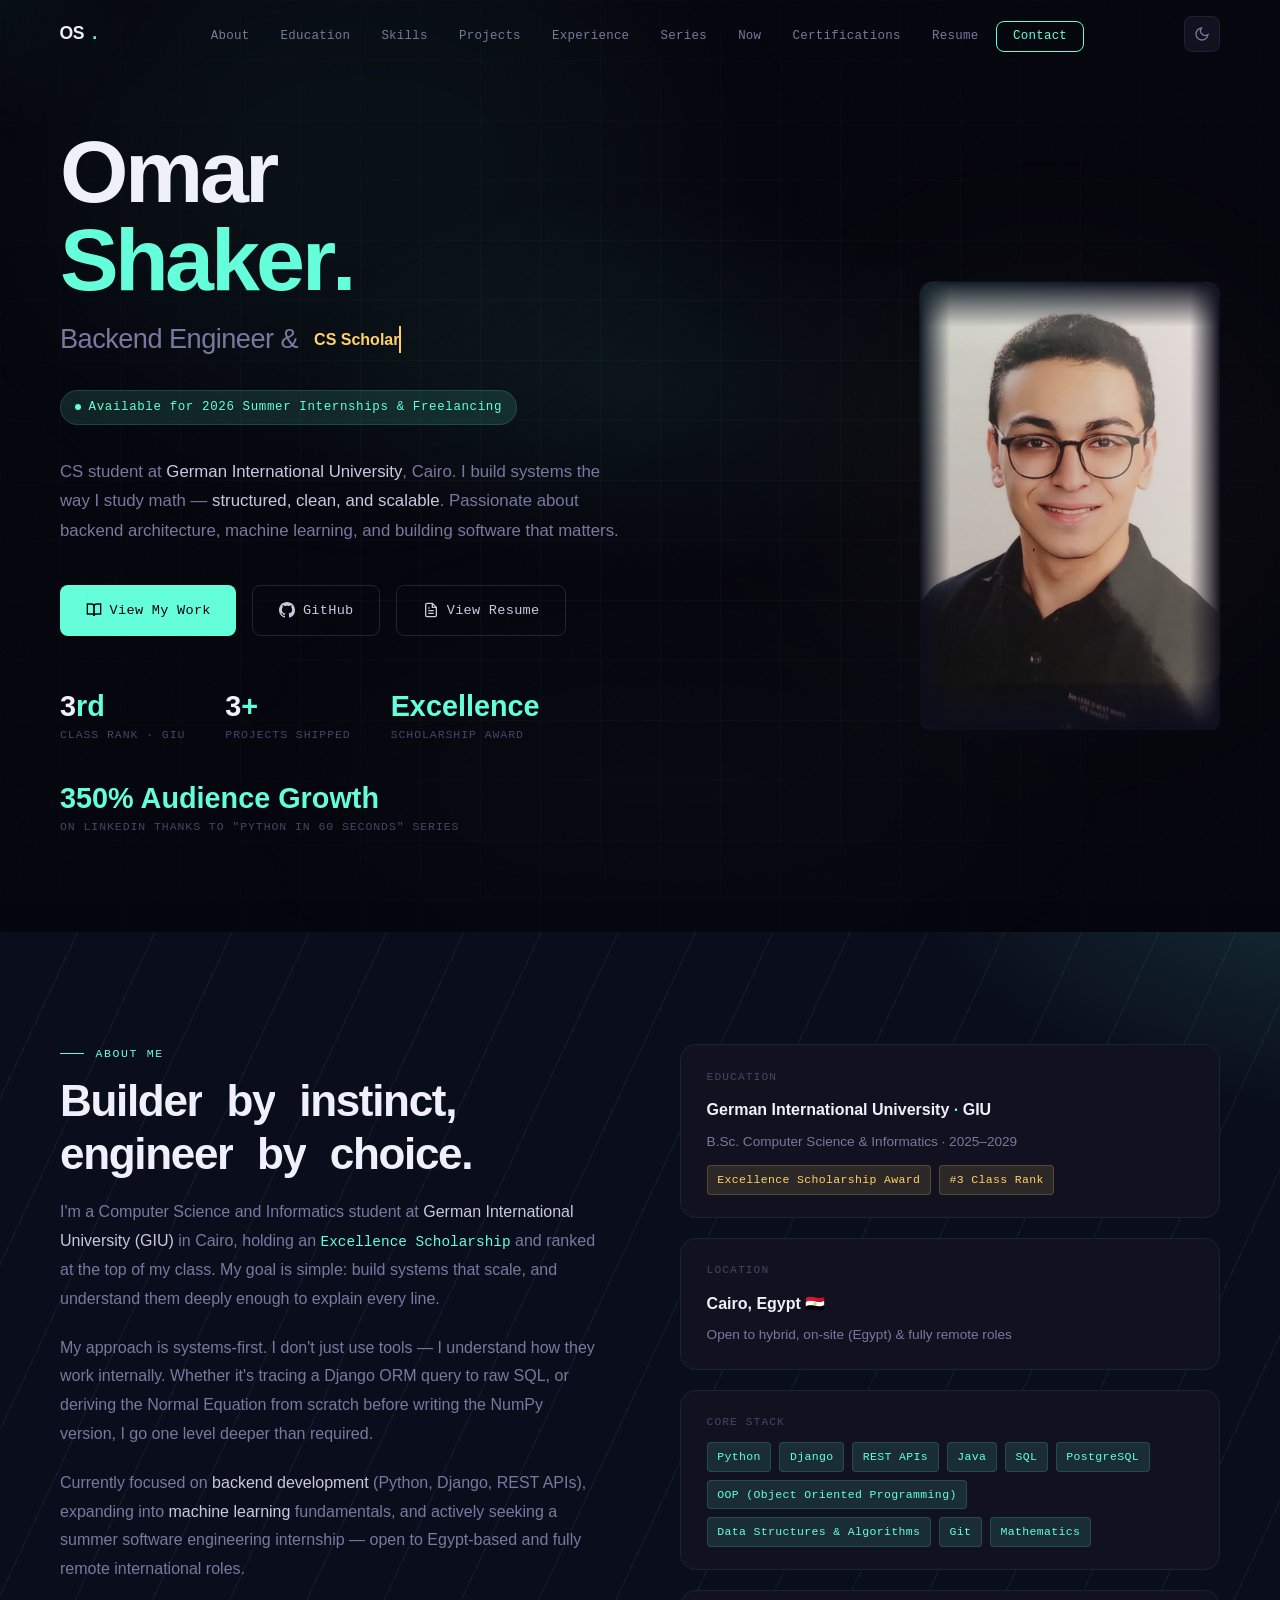
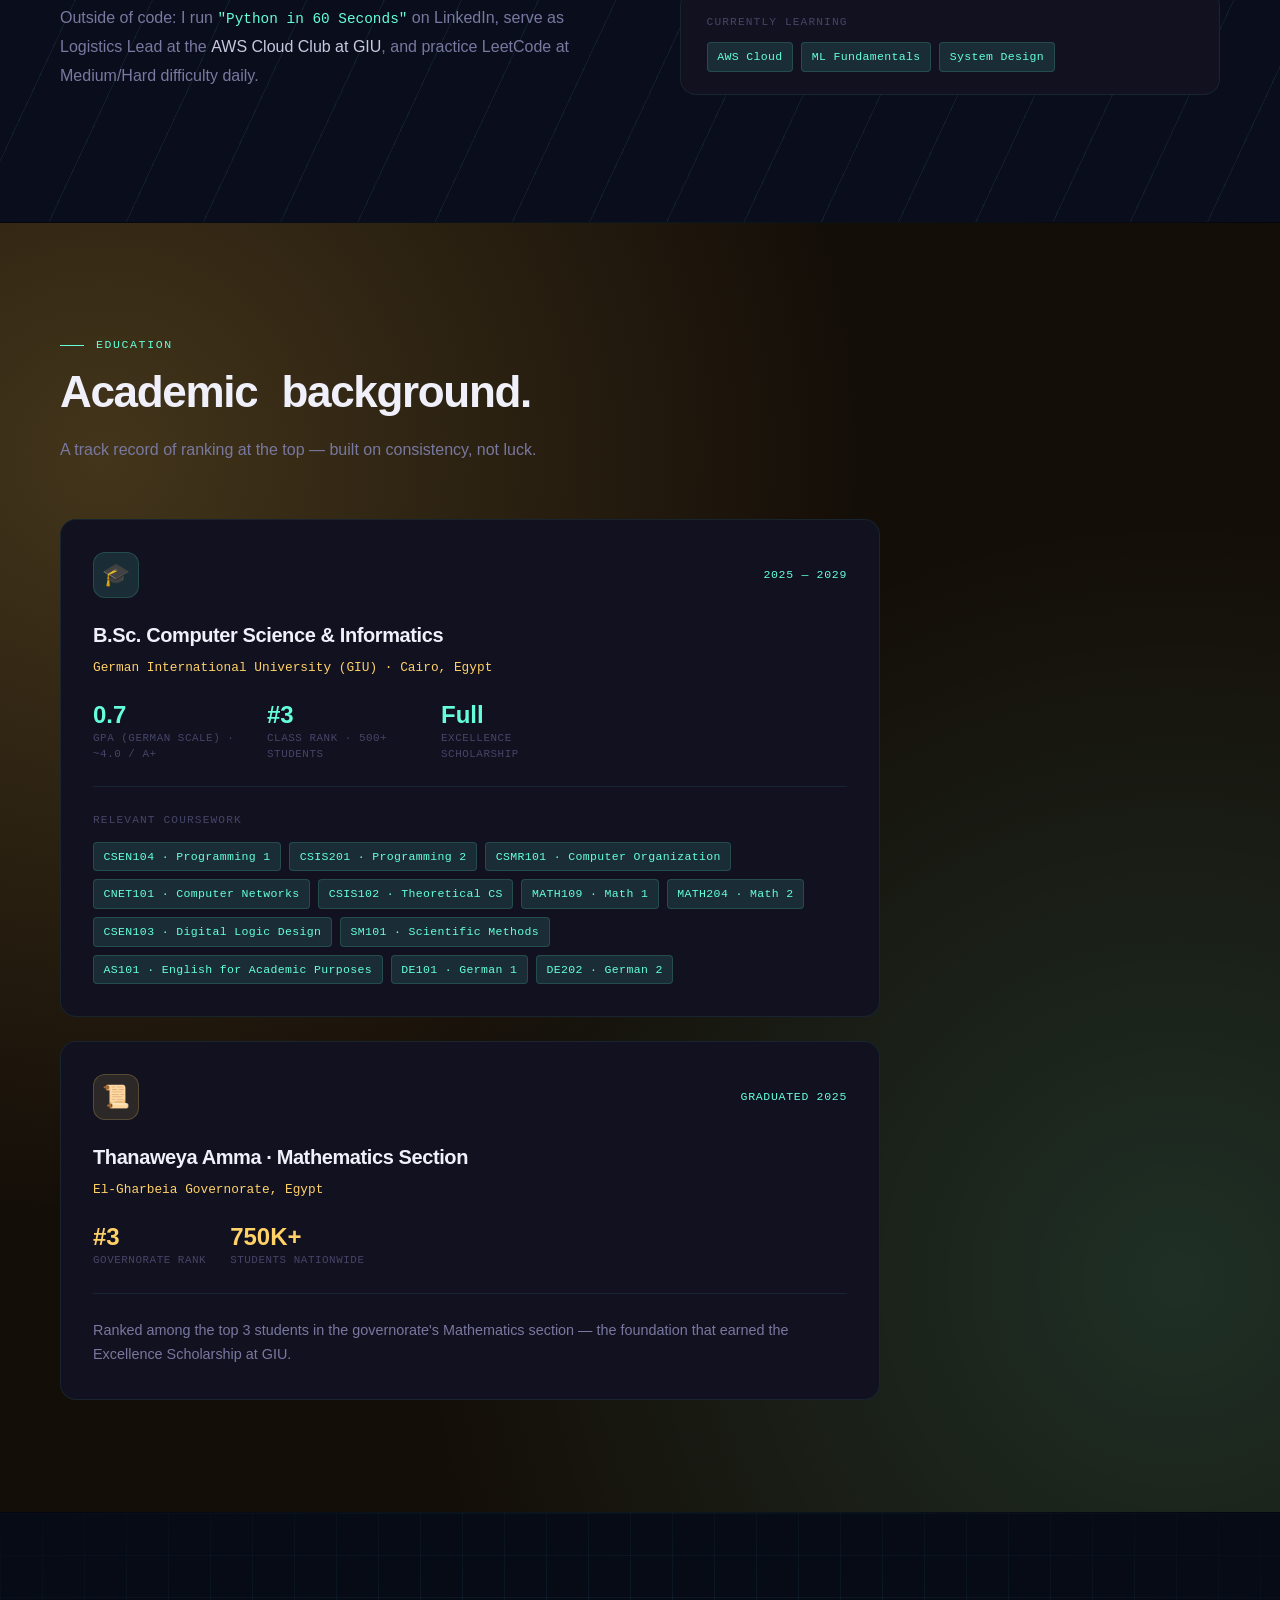
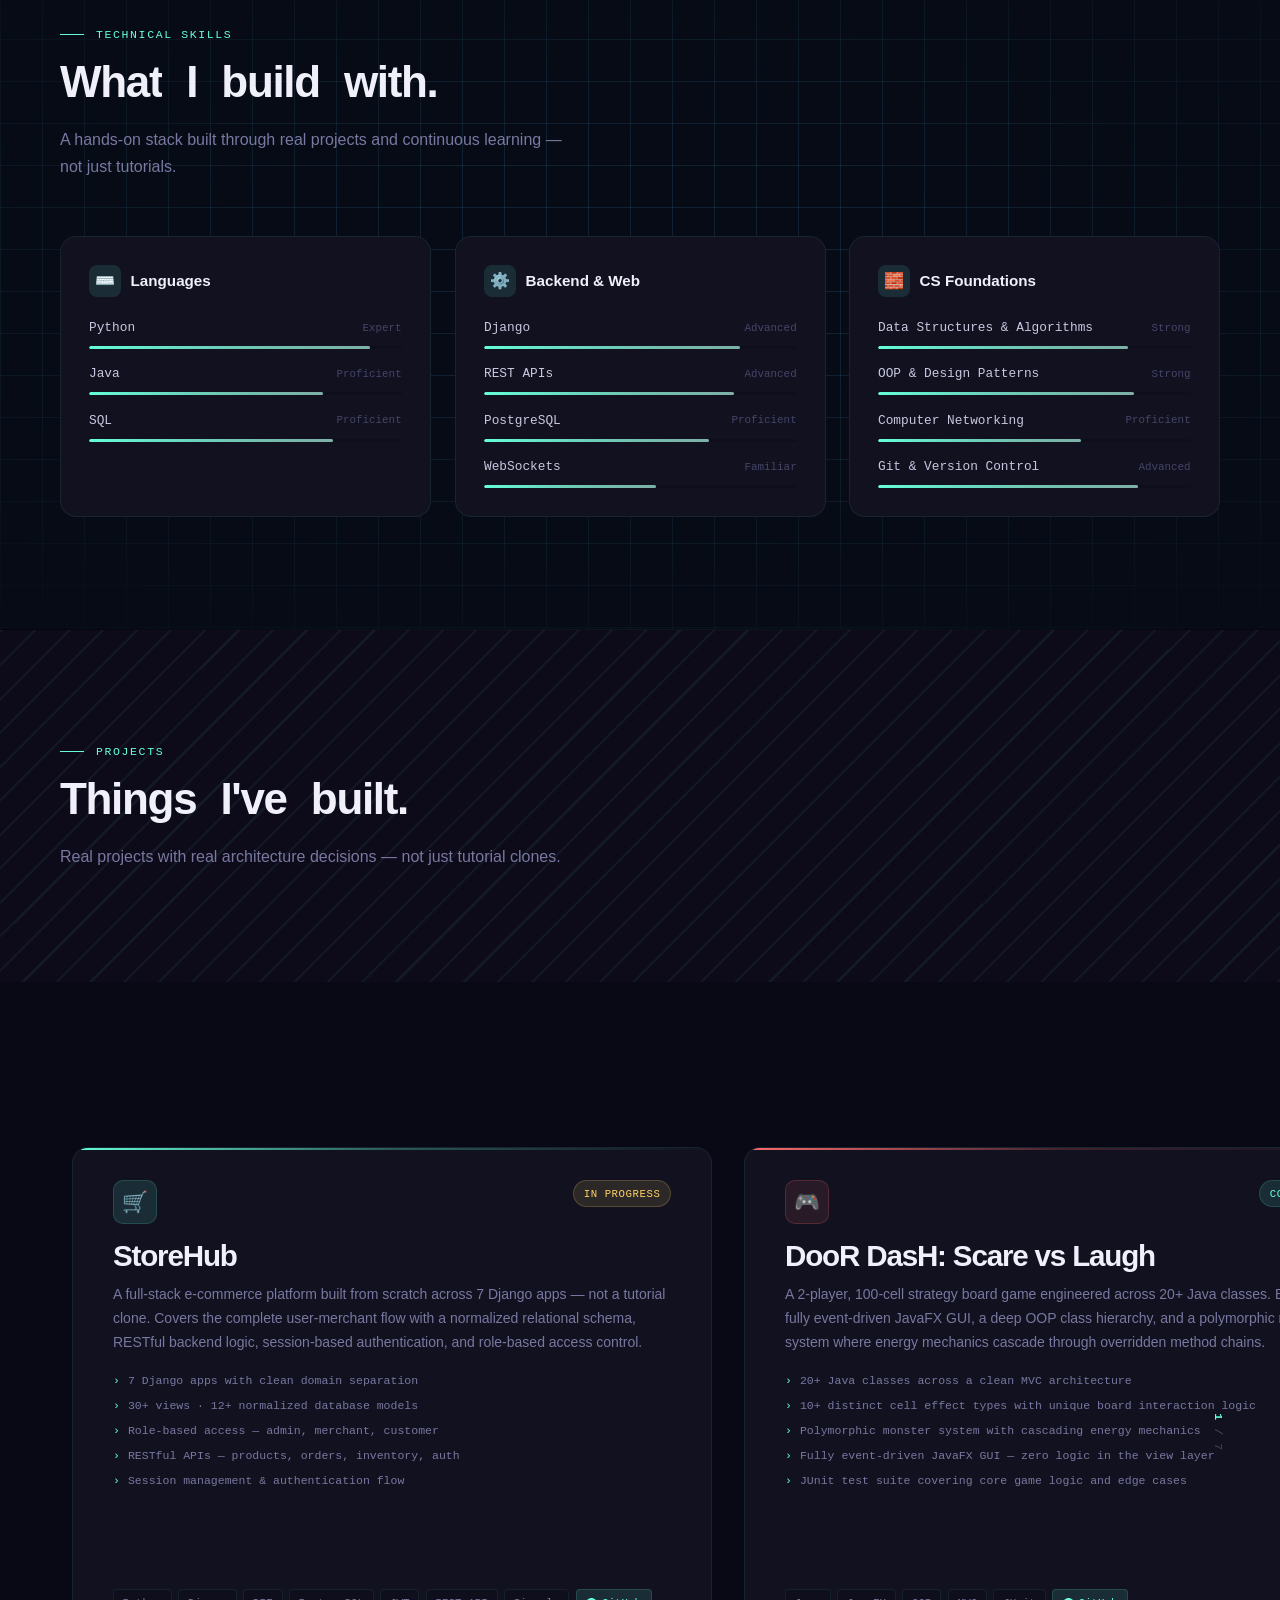
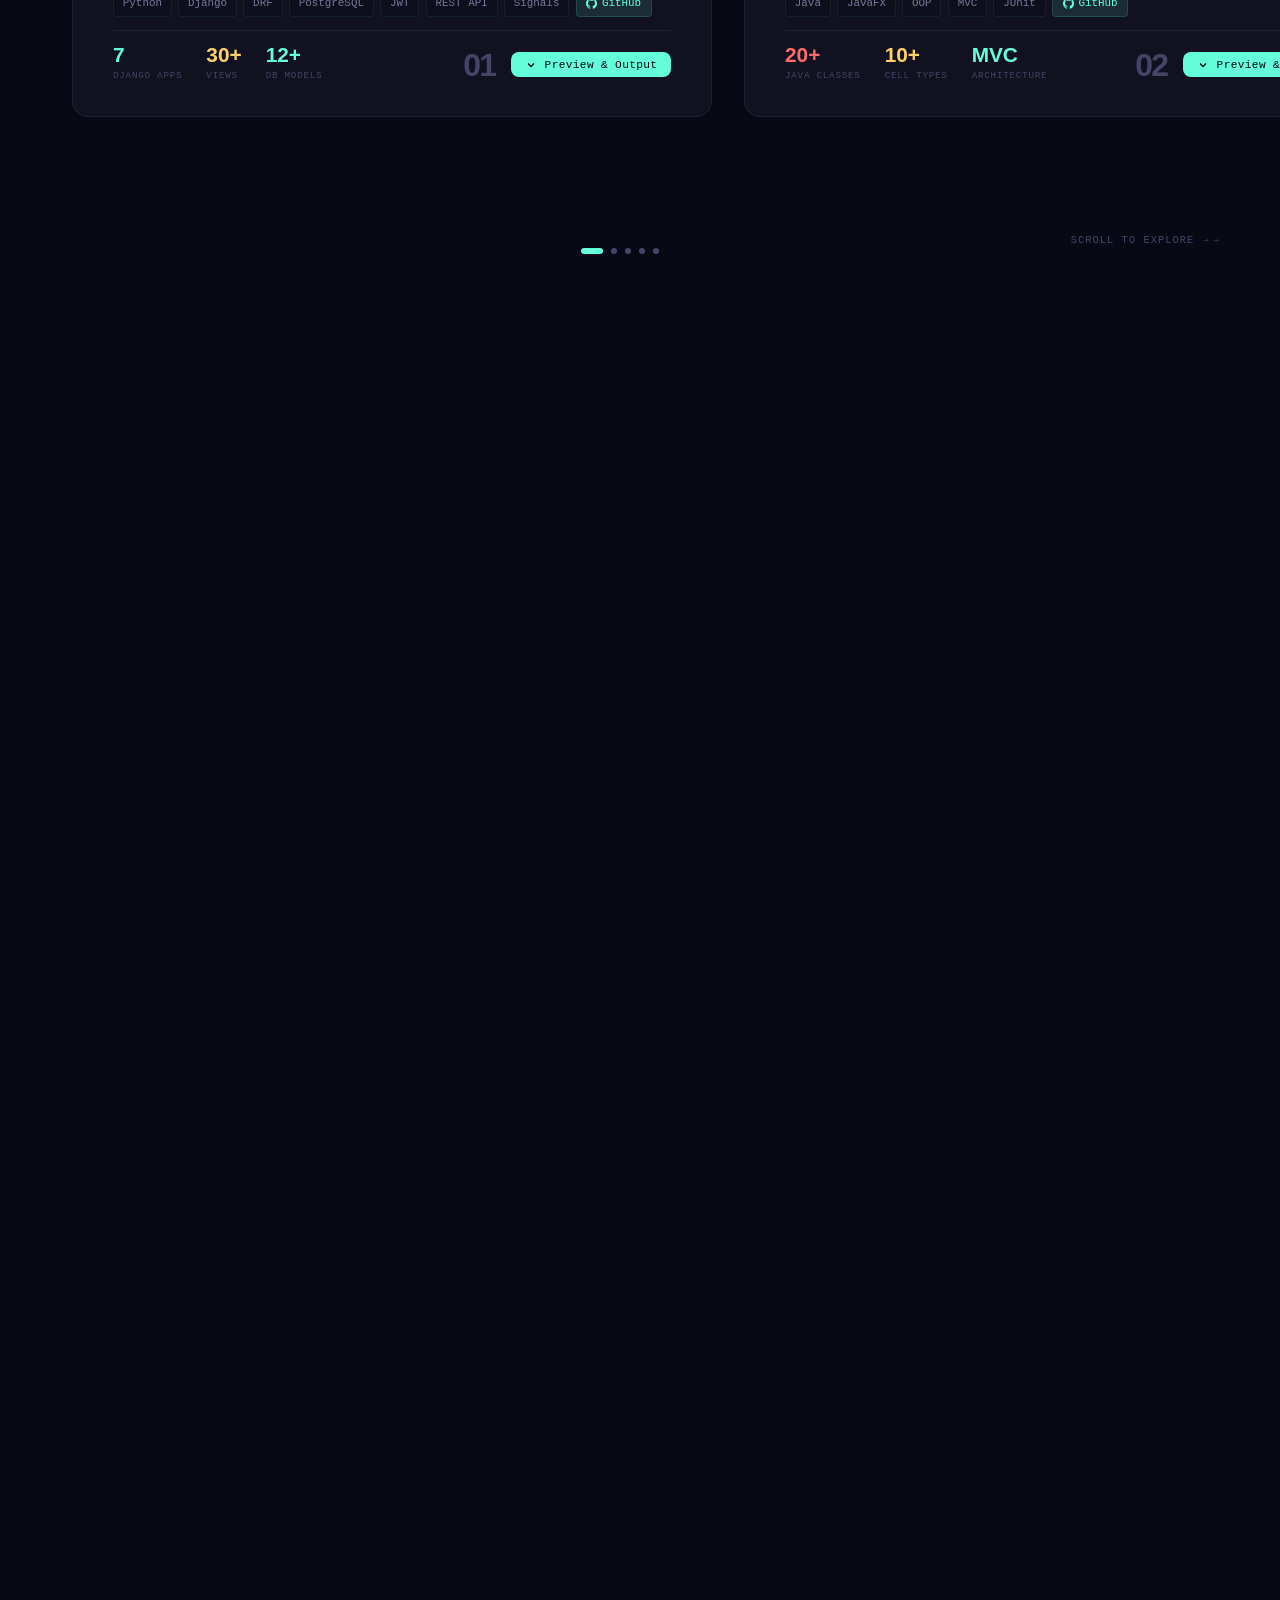
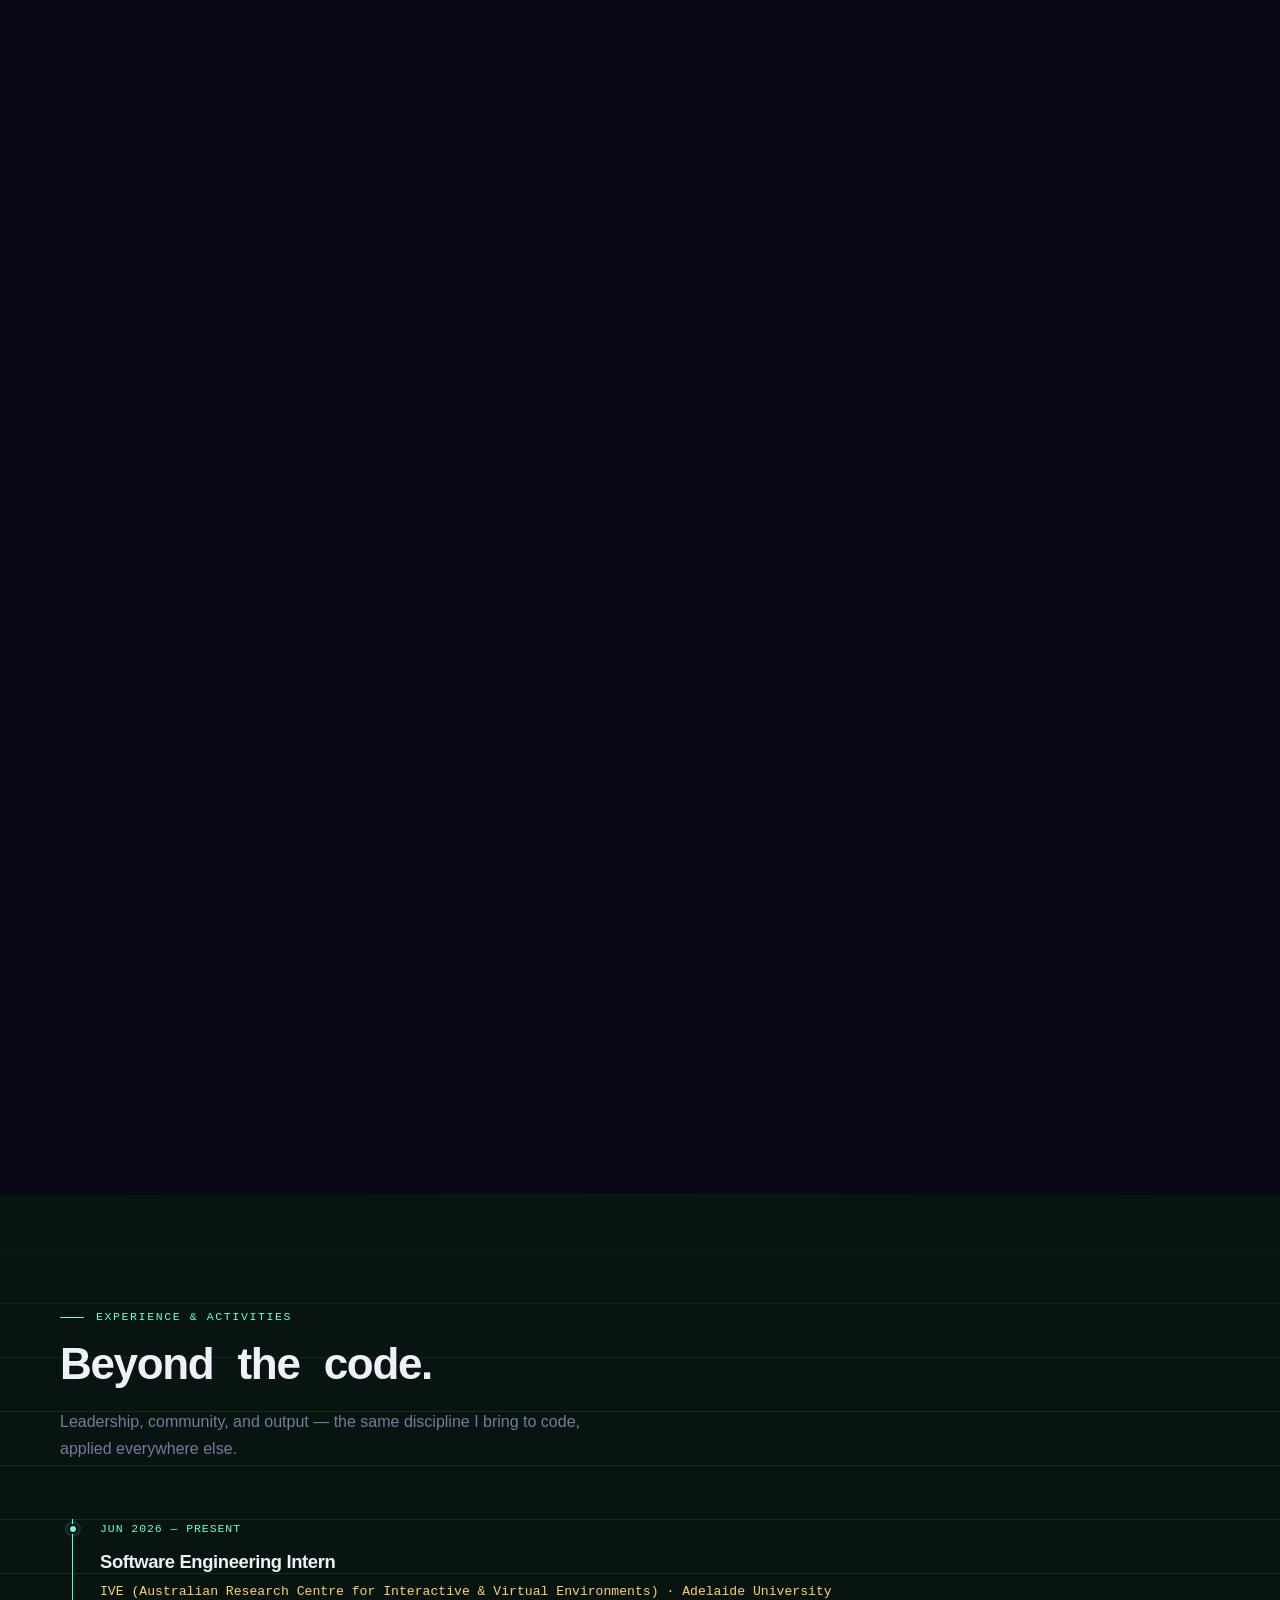
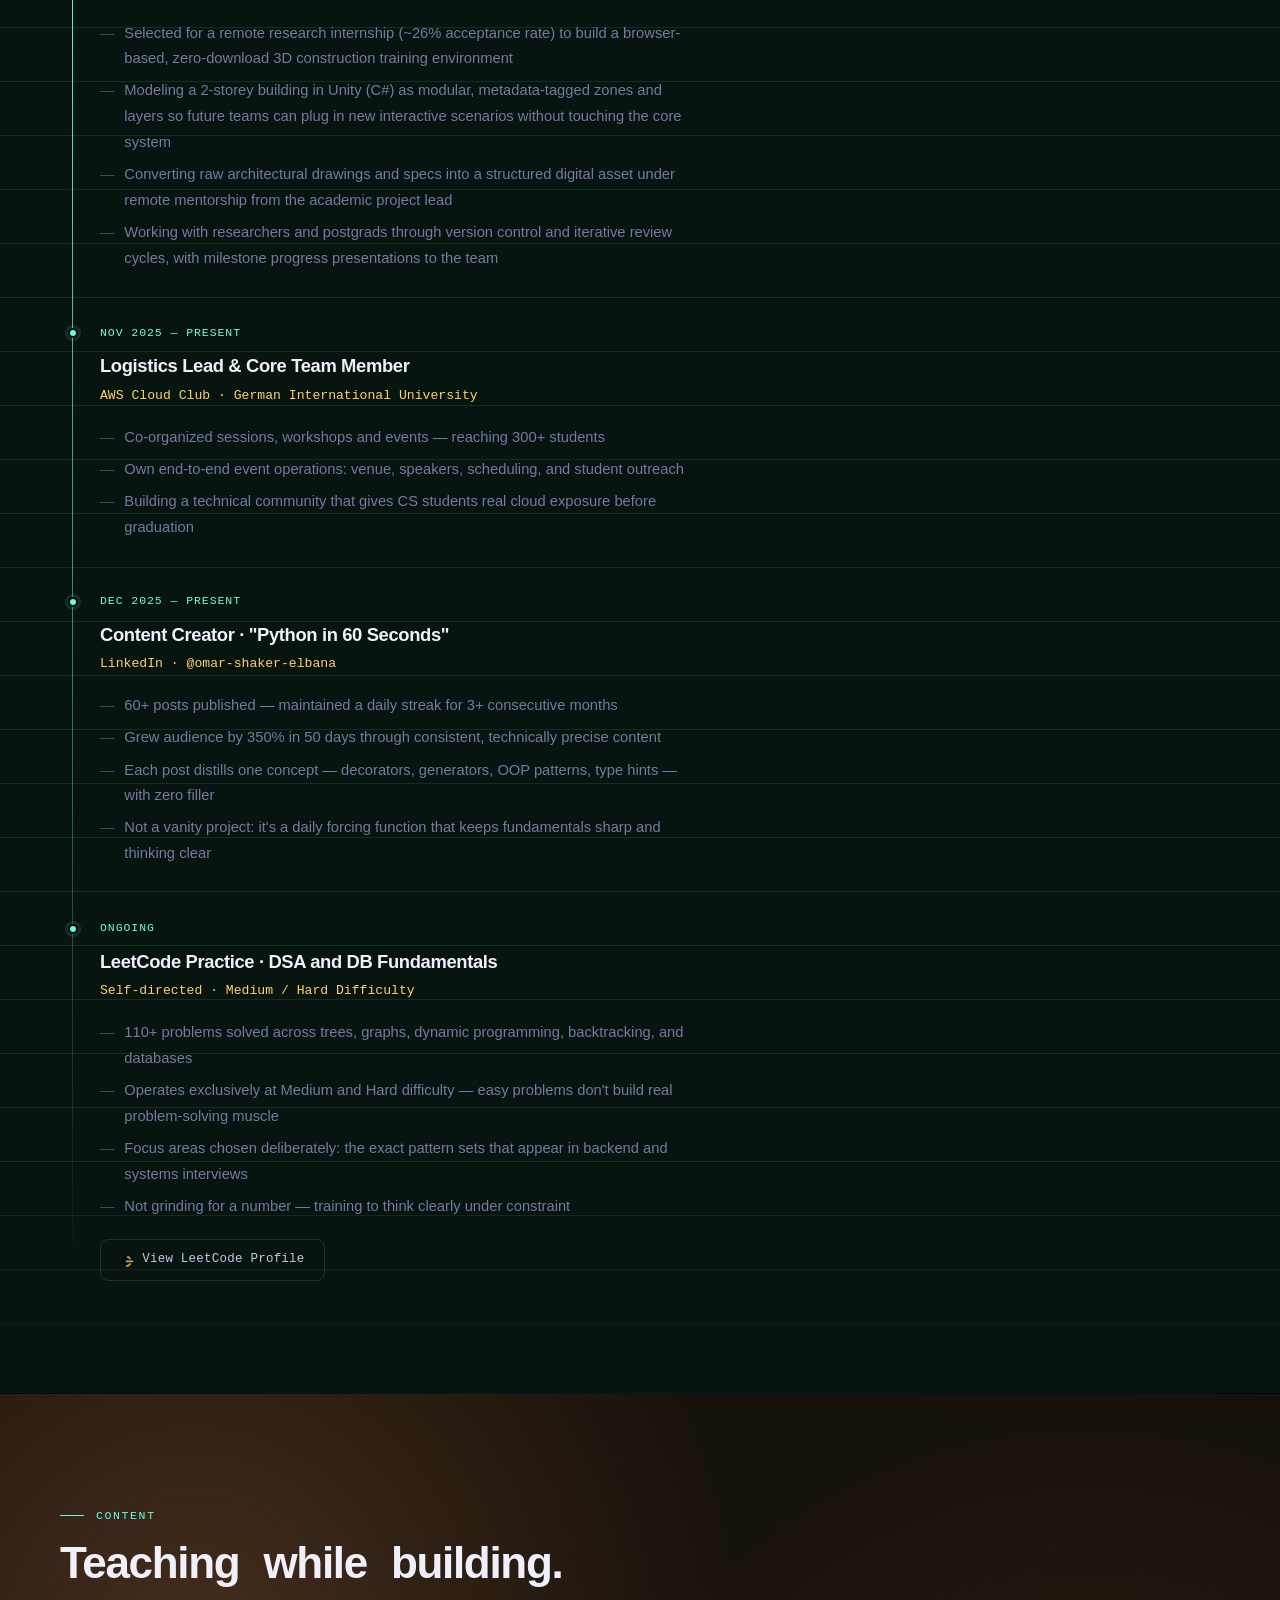
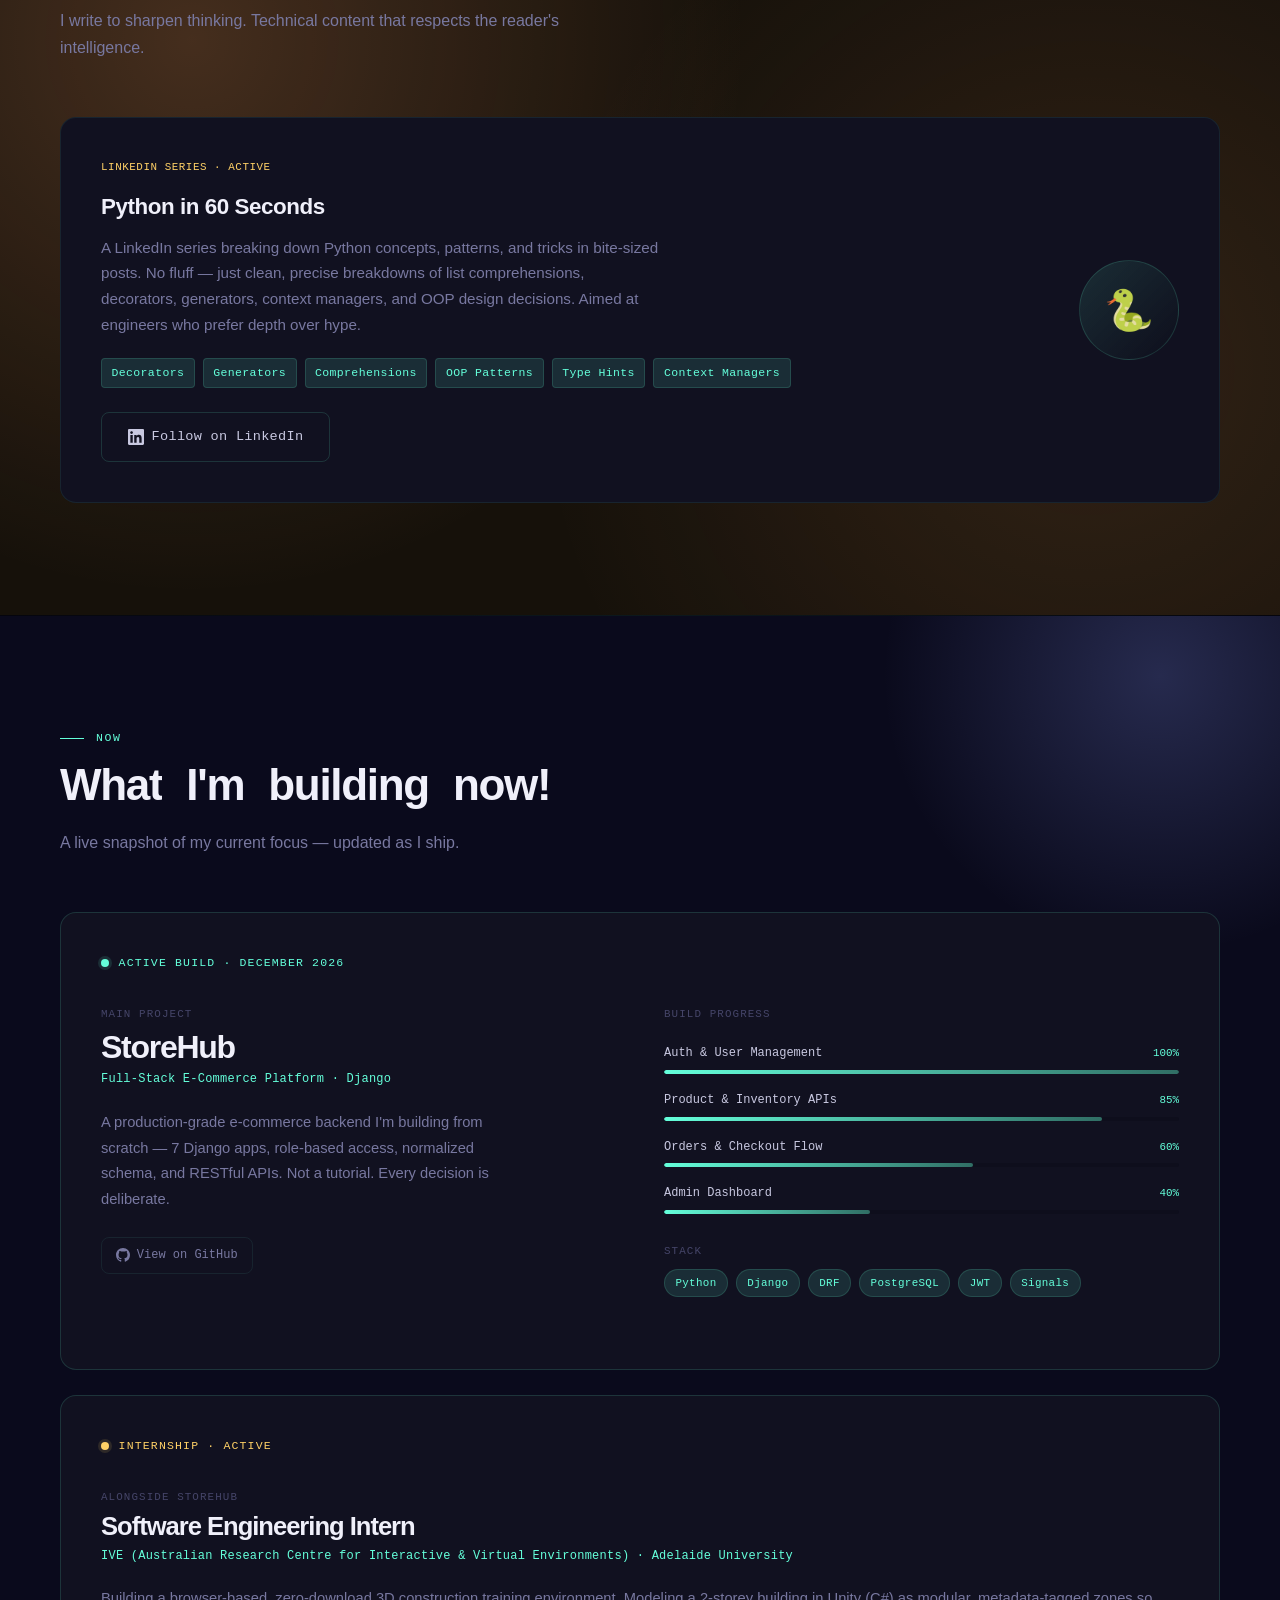
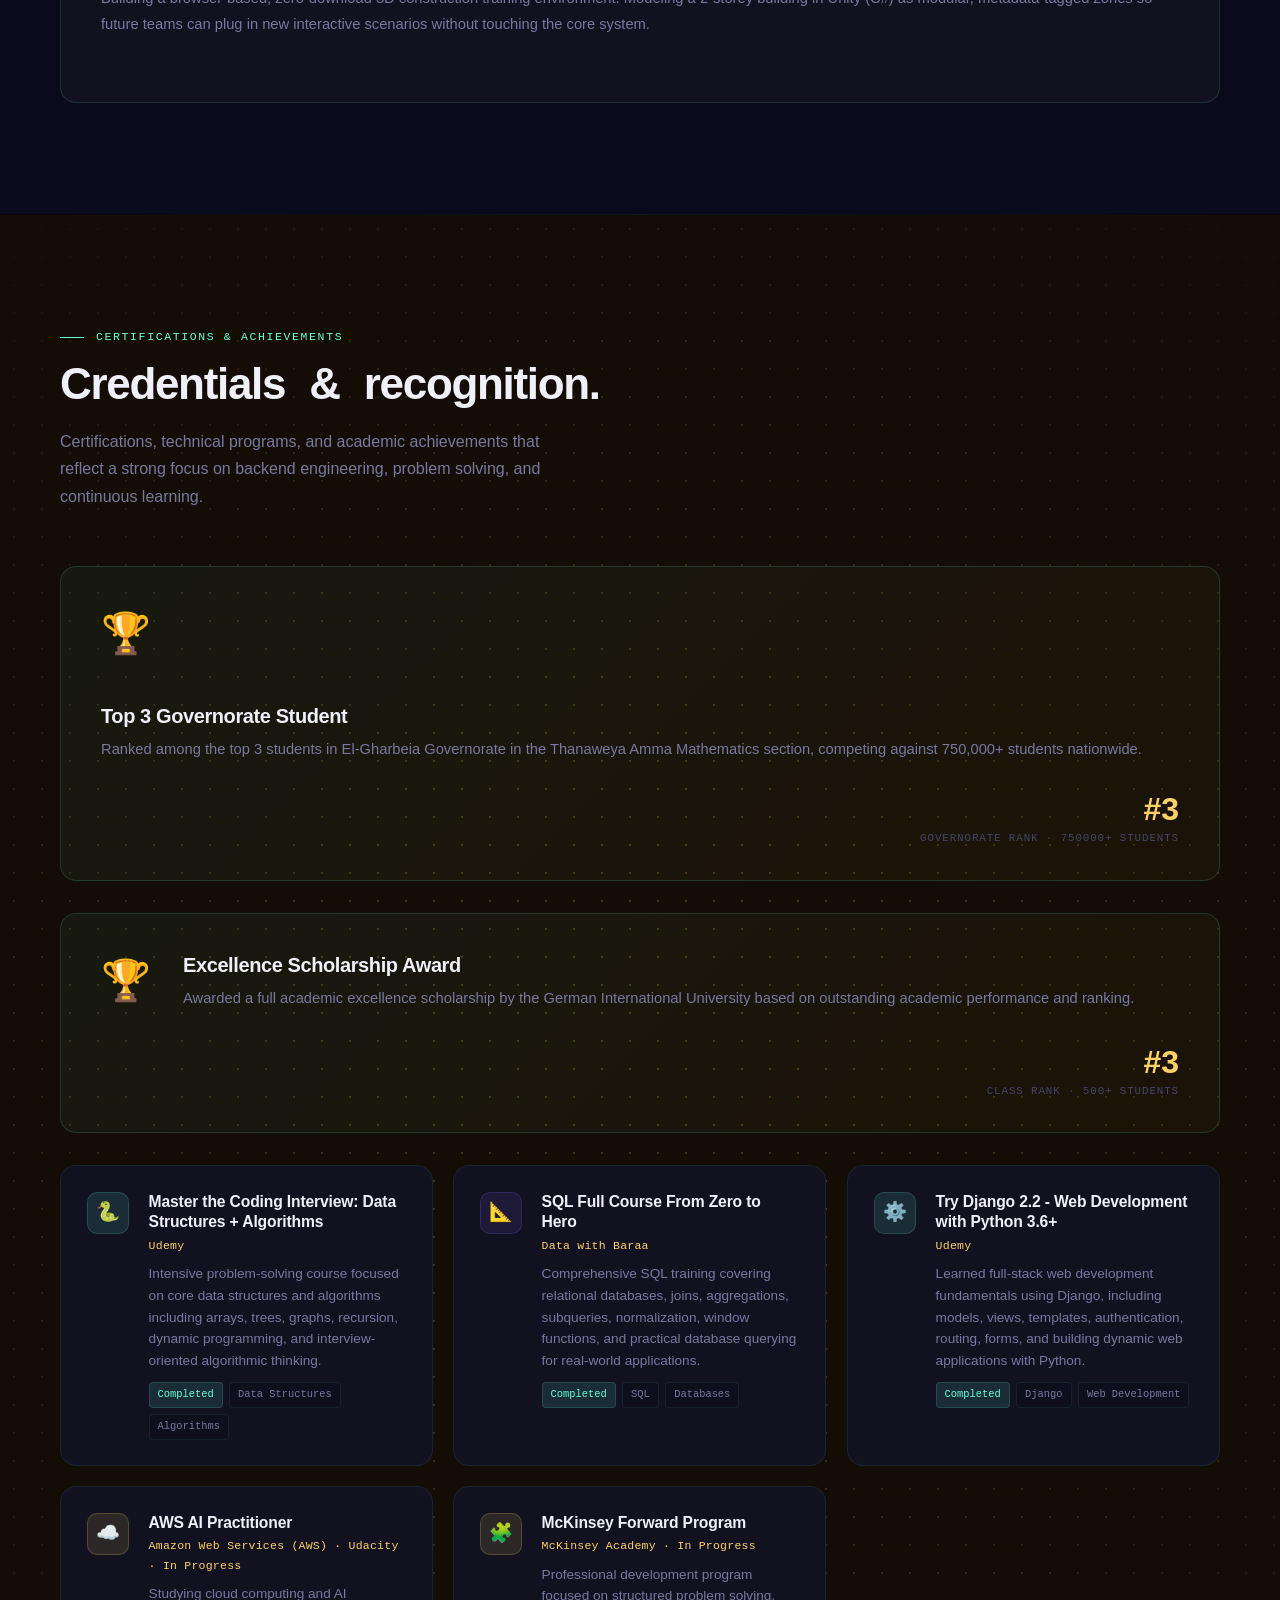
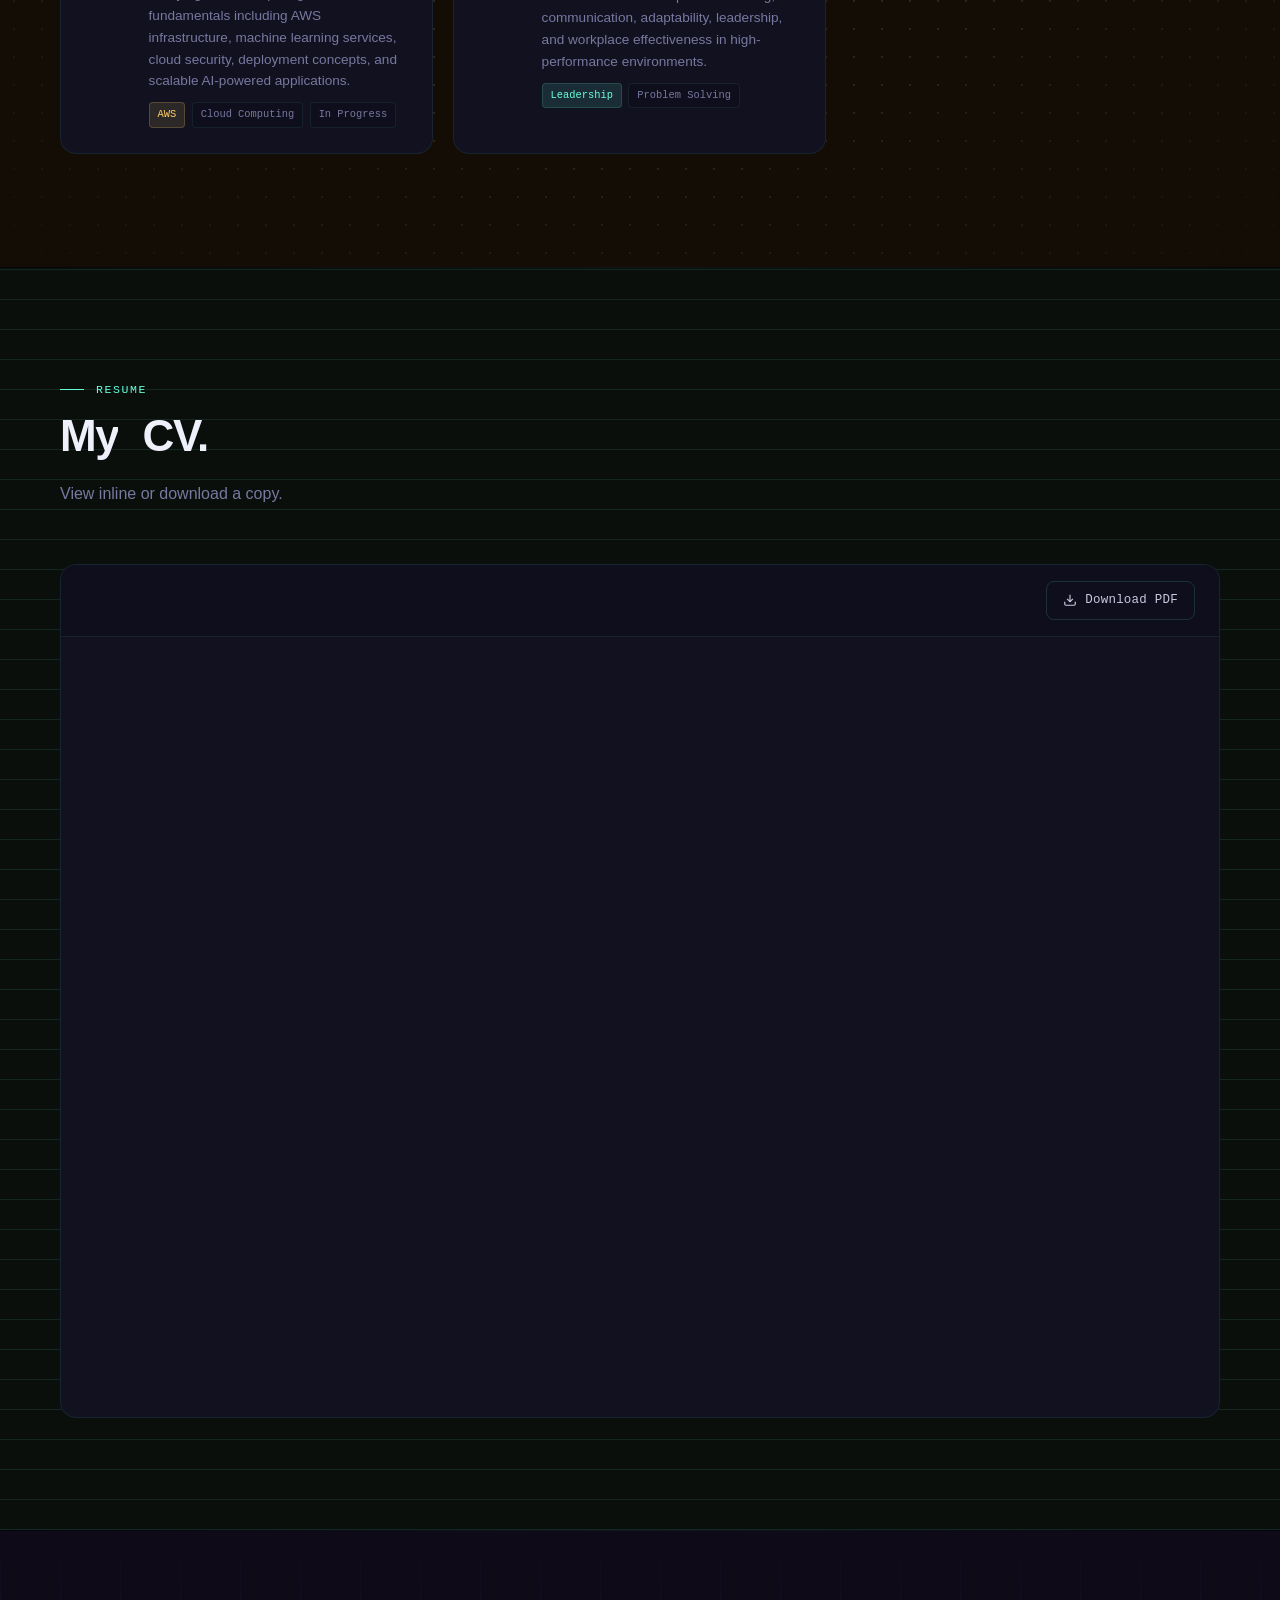
==== commit fc9eeacc: "Added new projects, UI, SEO" ====
--- a/index.html
+++ b/index.html
@@ -21,6 +21,7 @@
 <meta name="twitter:image" content="https://omar-shaker-elbana.github.io/images/omar.jpg" />
 <title>Omar Shaker · Backend Engineer</title>
   <style>
+    
     /* ─── VARIABLES ─── */
     :root {
       --bg-0: #05050d; --bg-1: #090915; --bg-2: #0e0e1c;
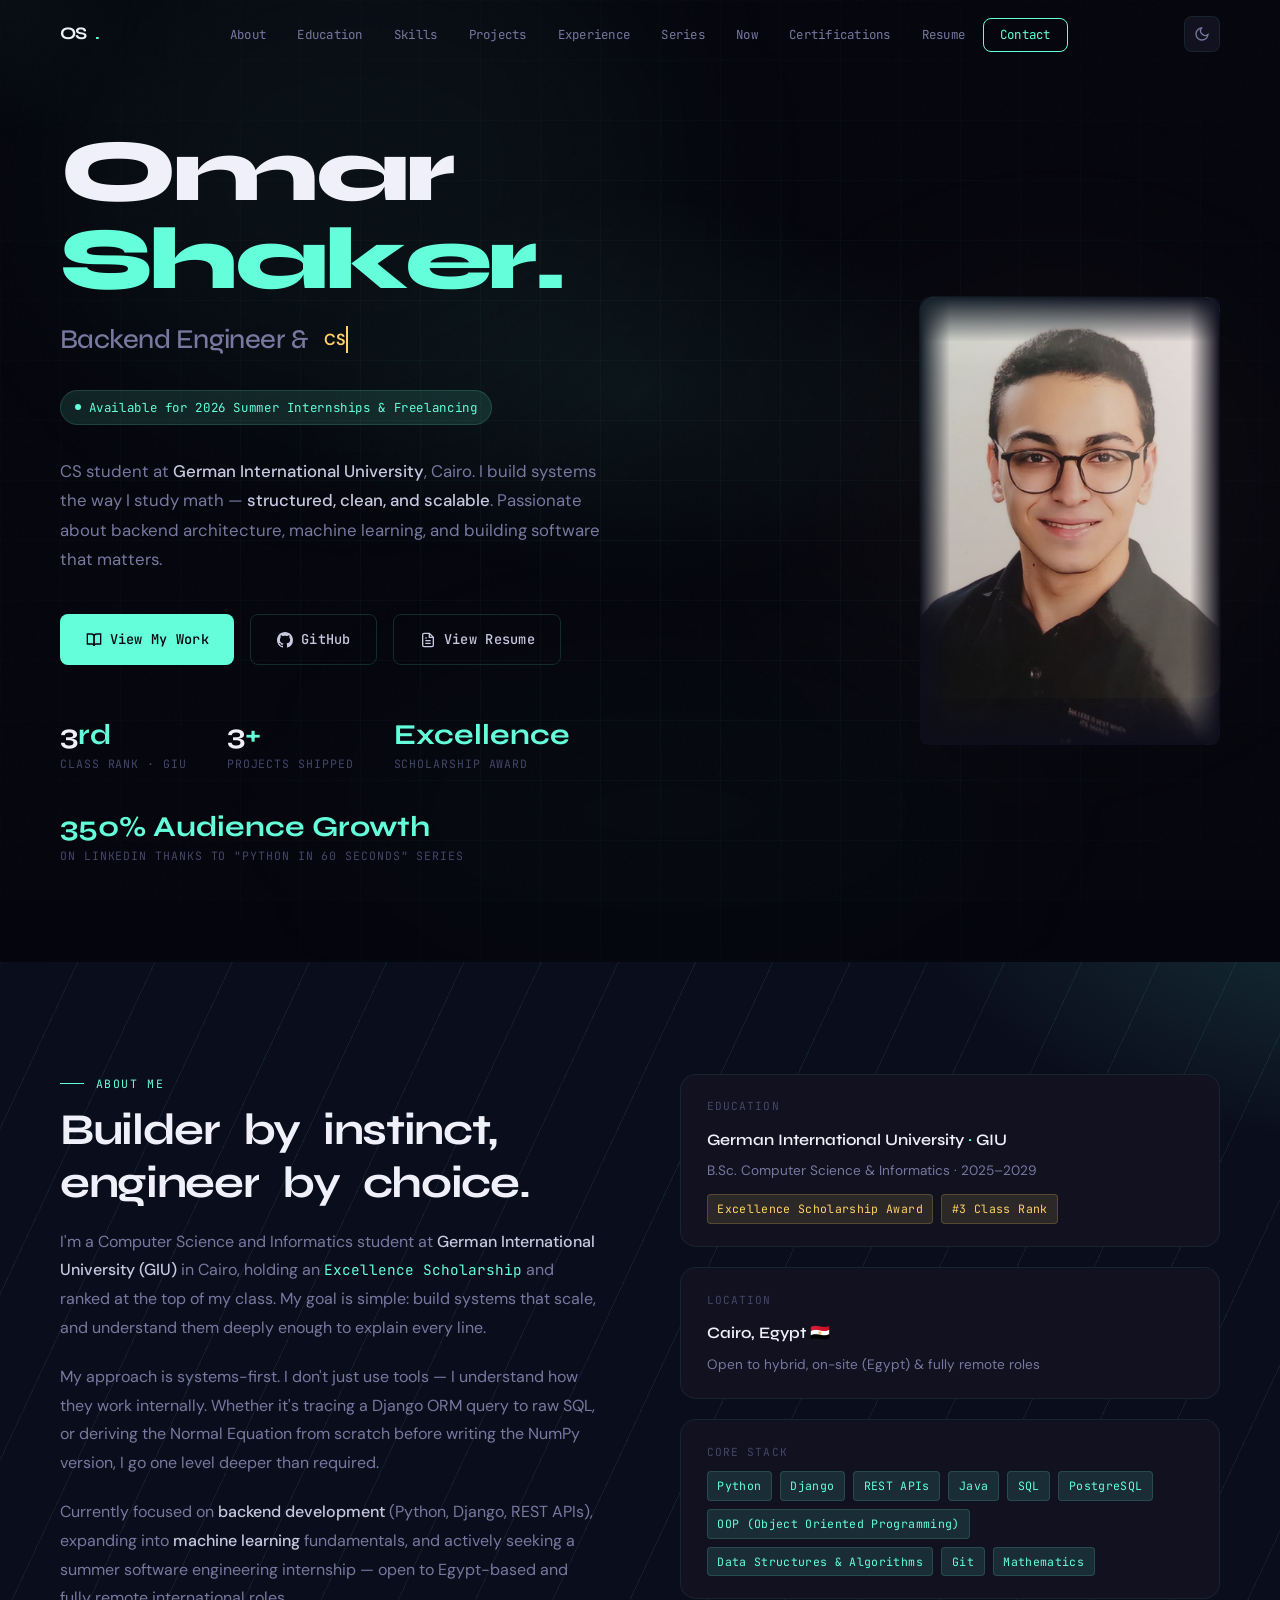
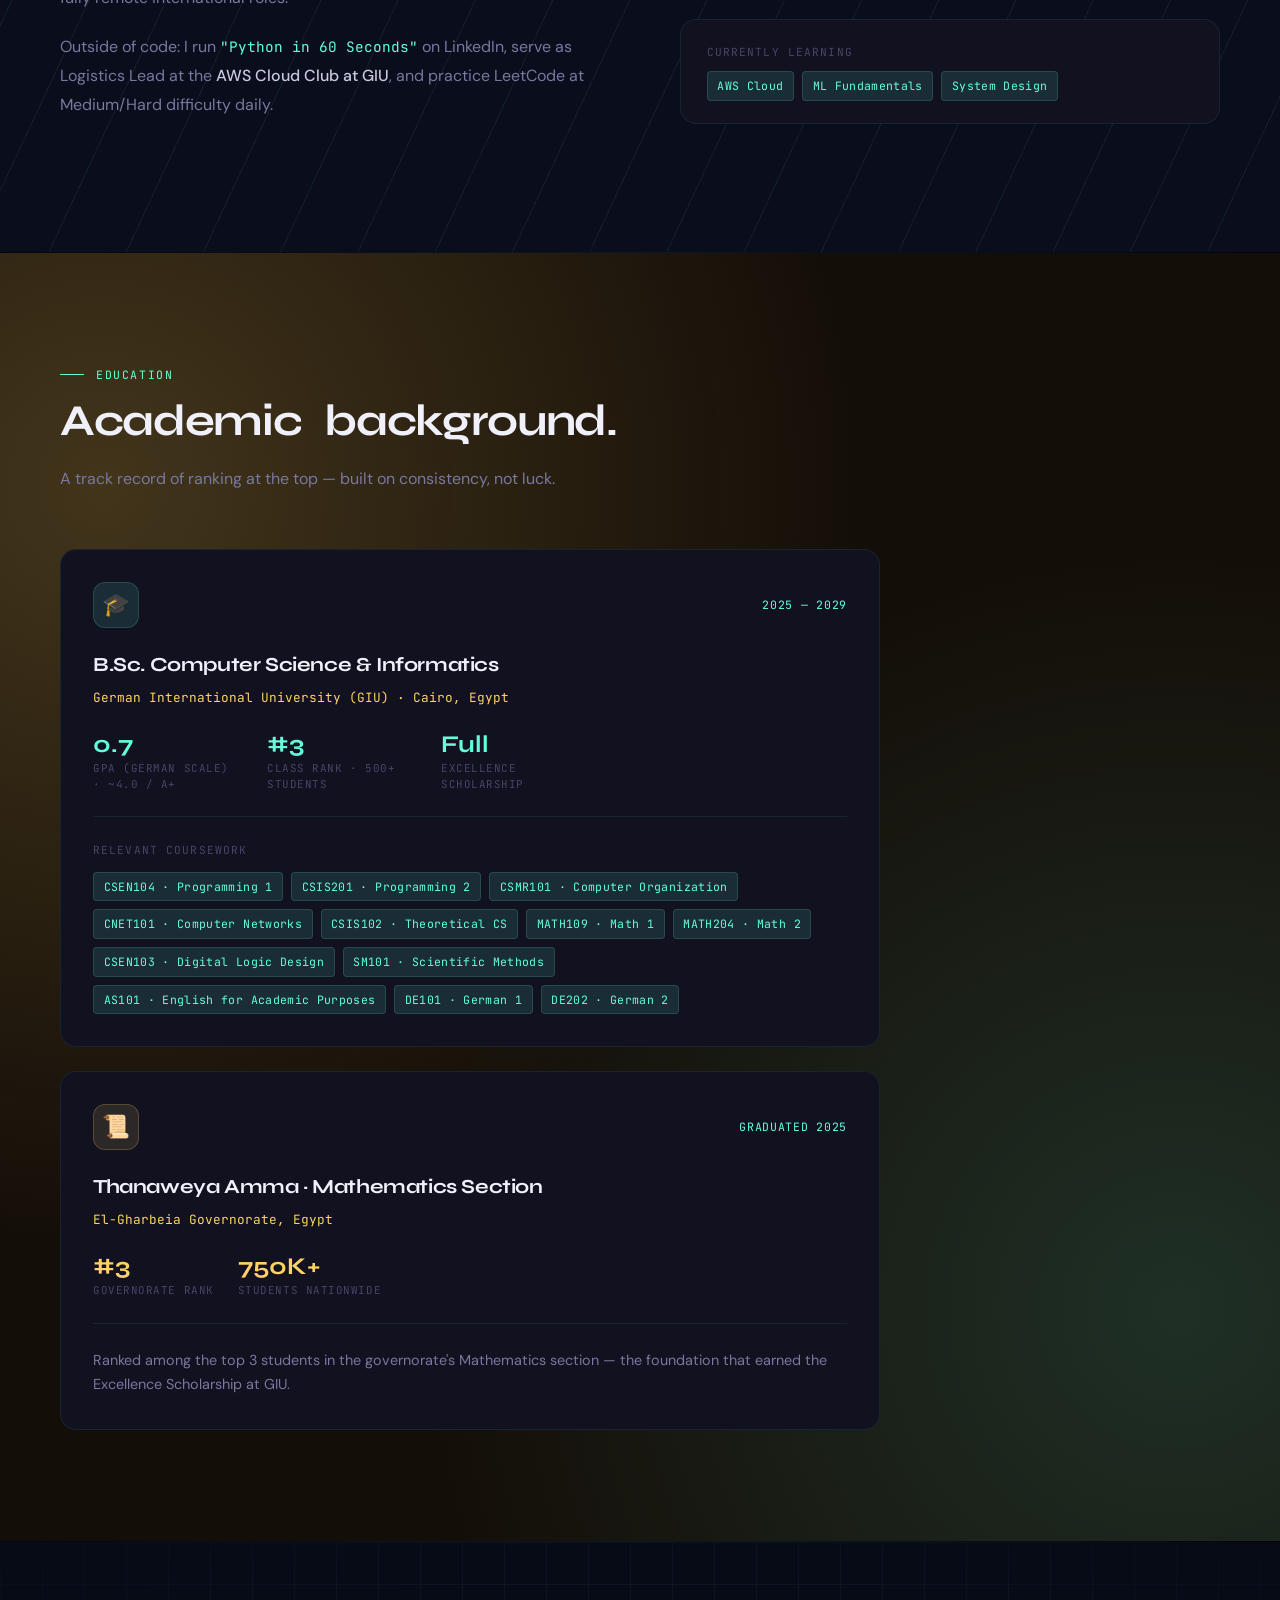
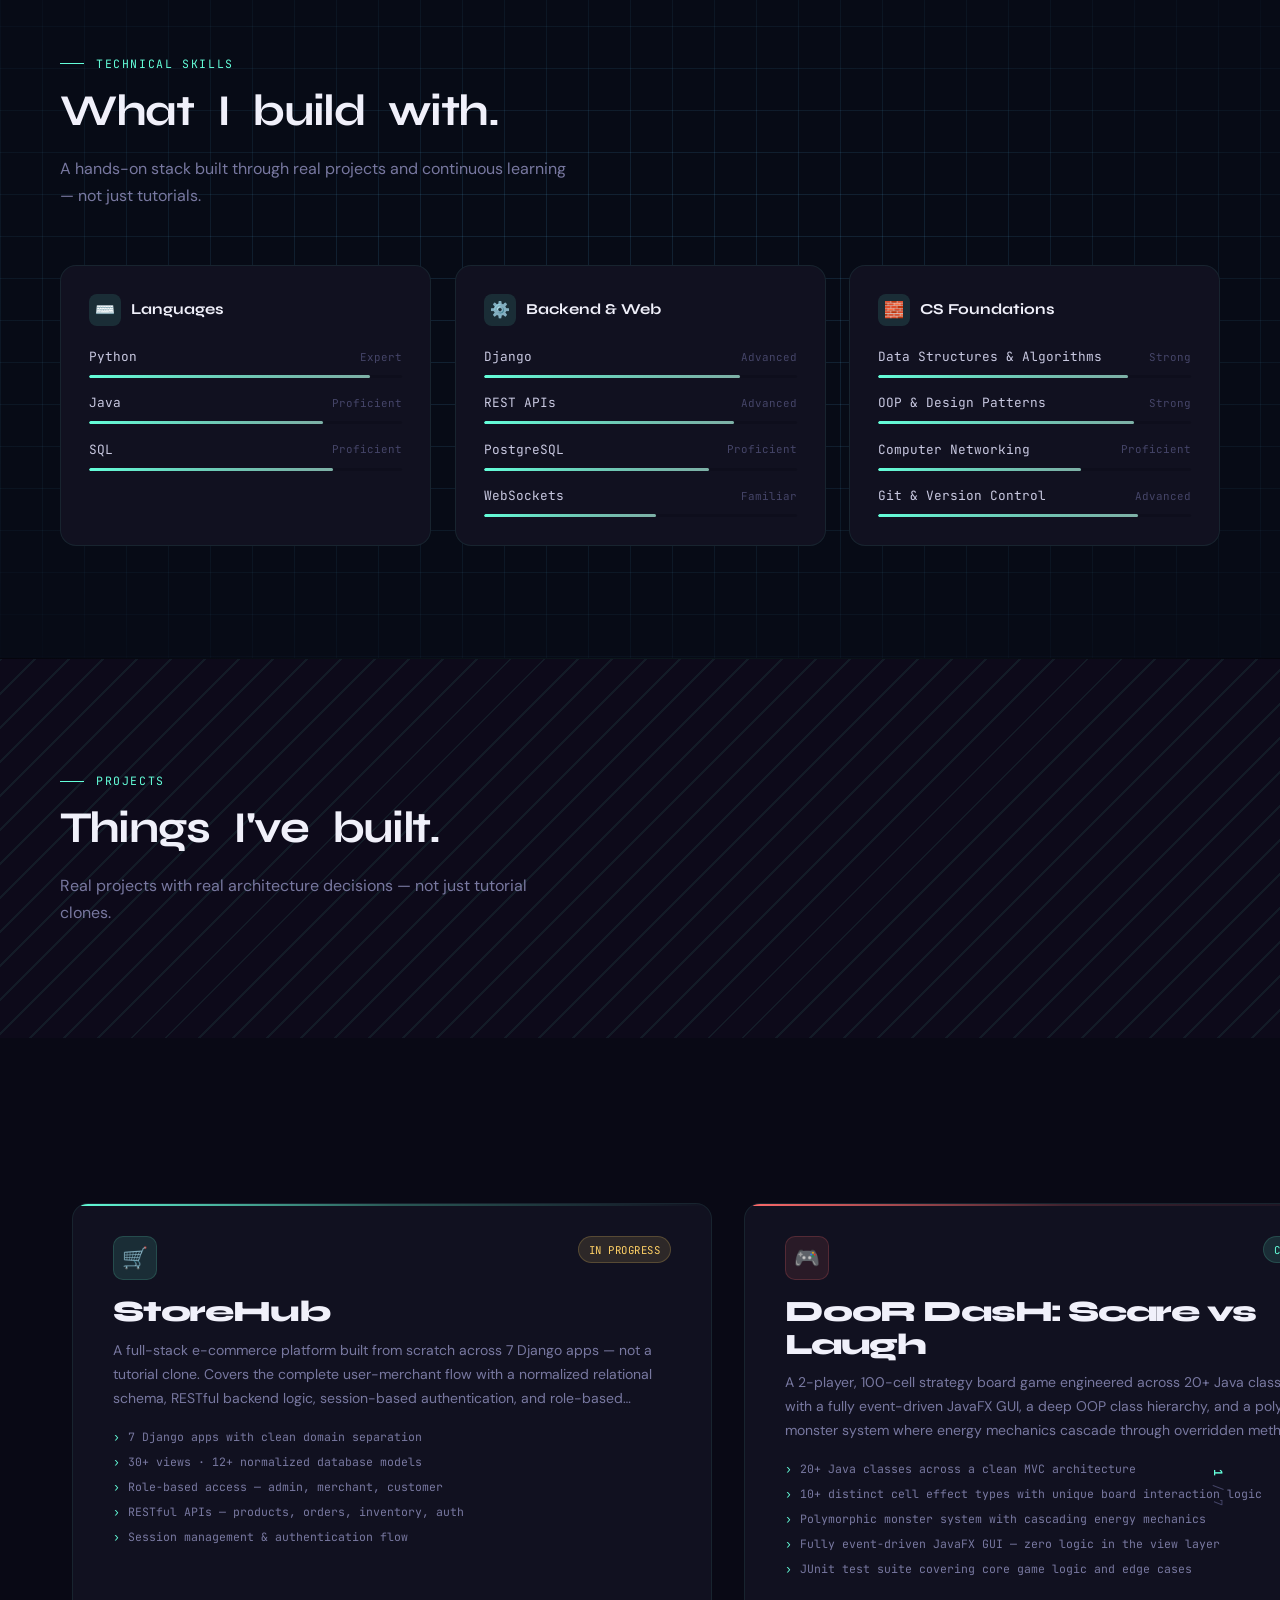
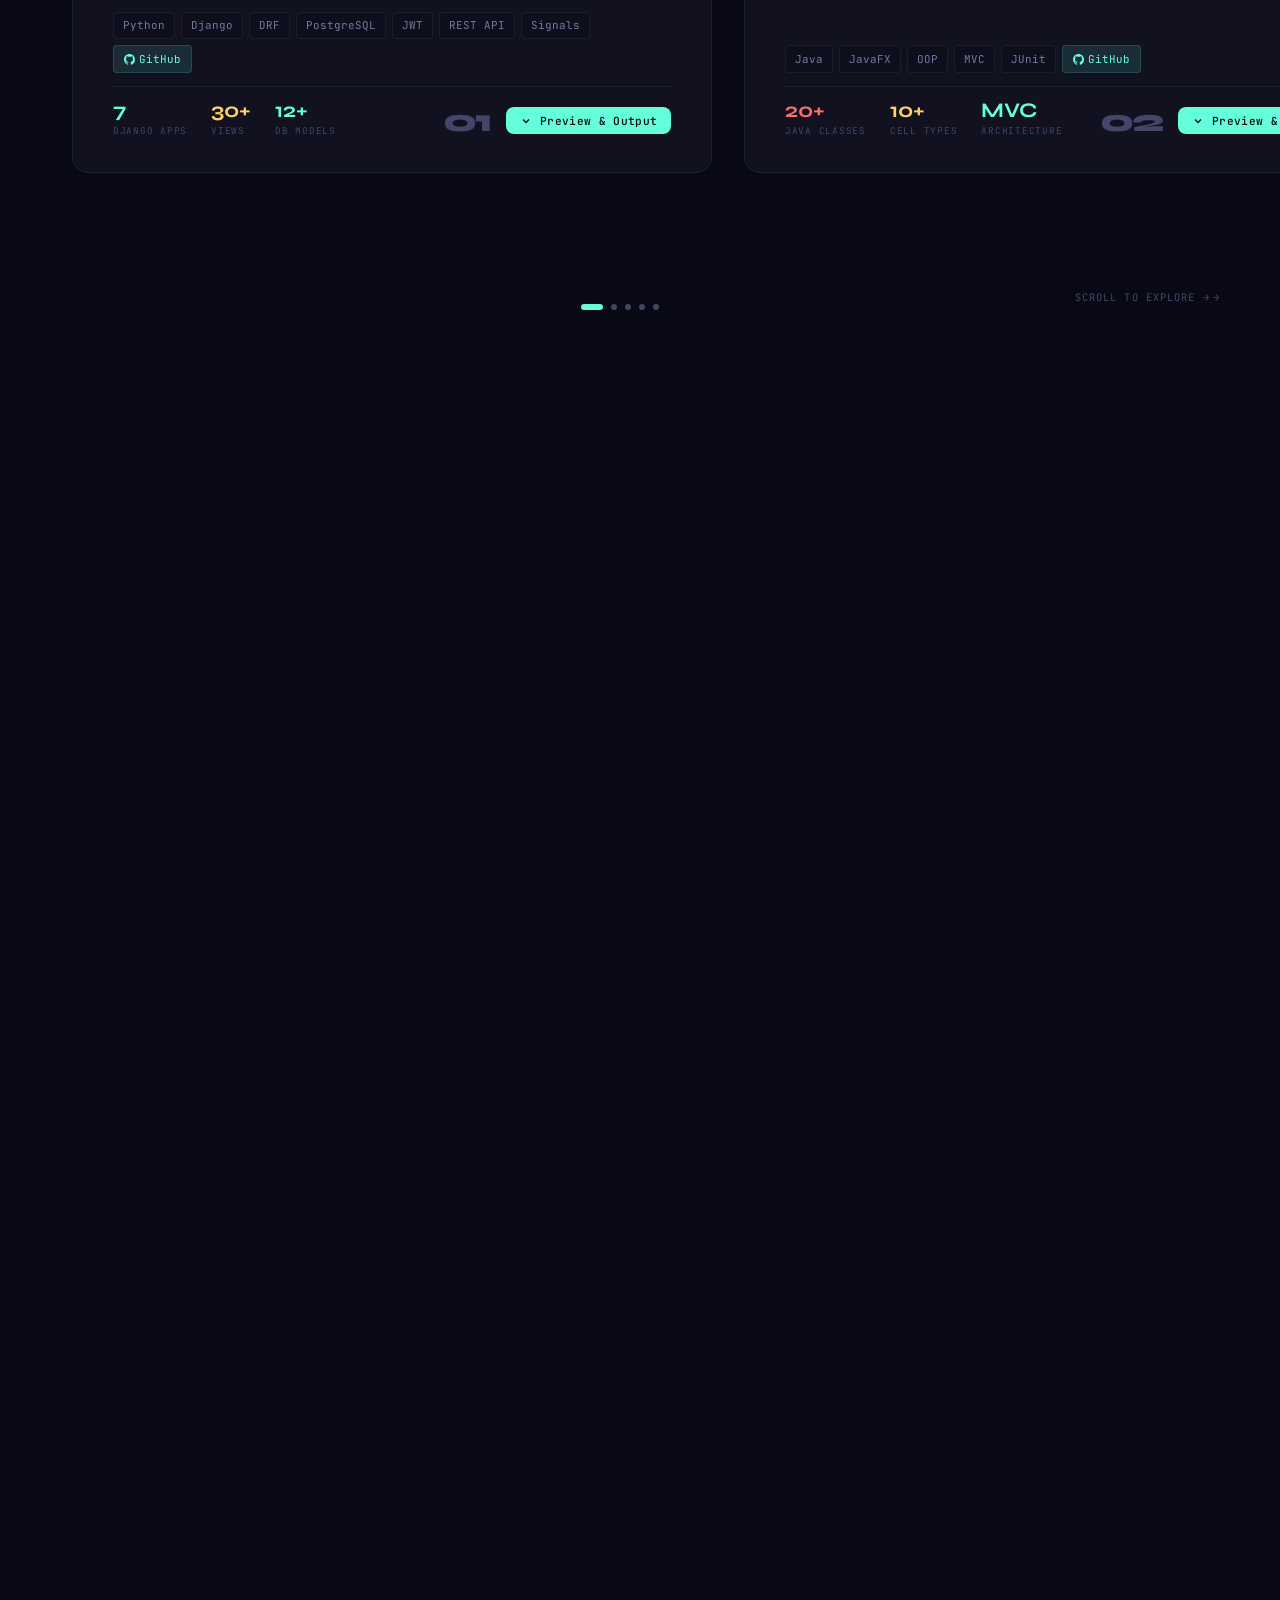
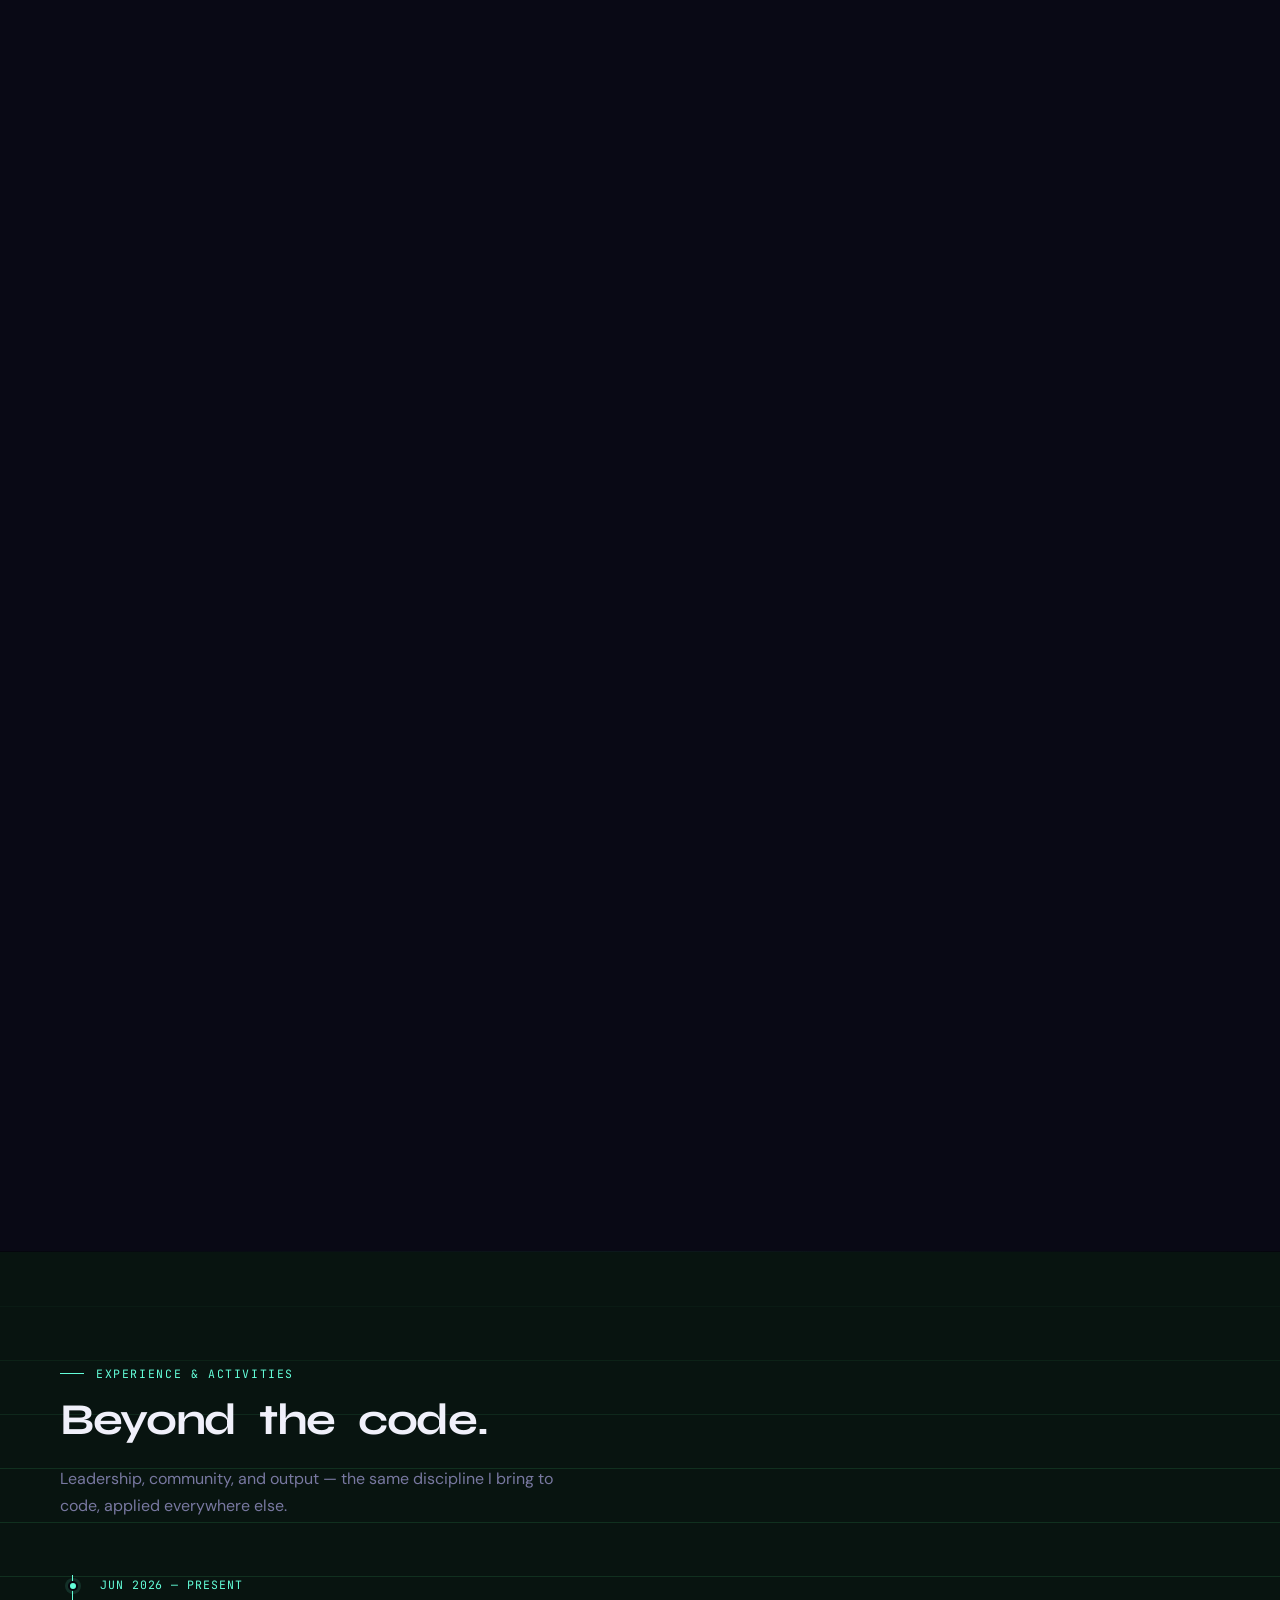
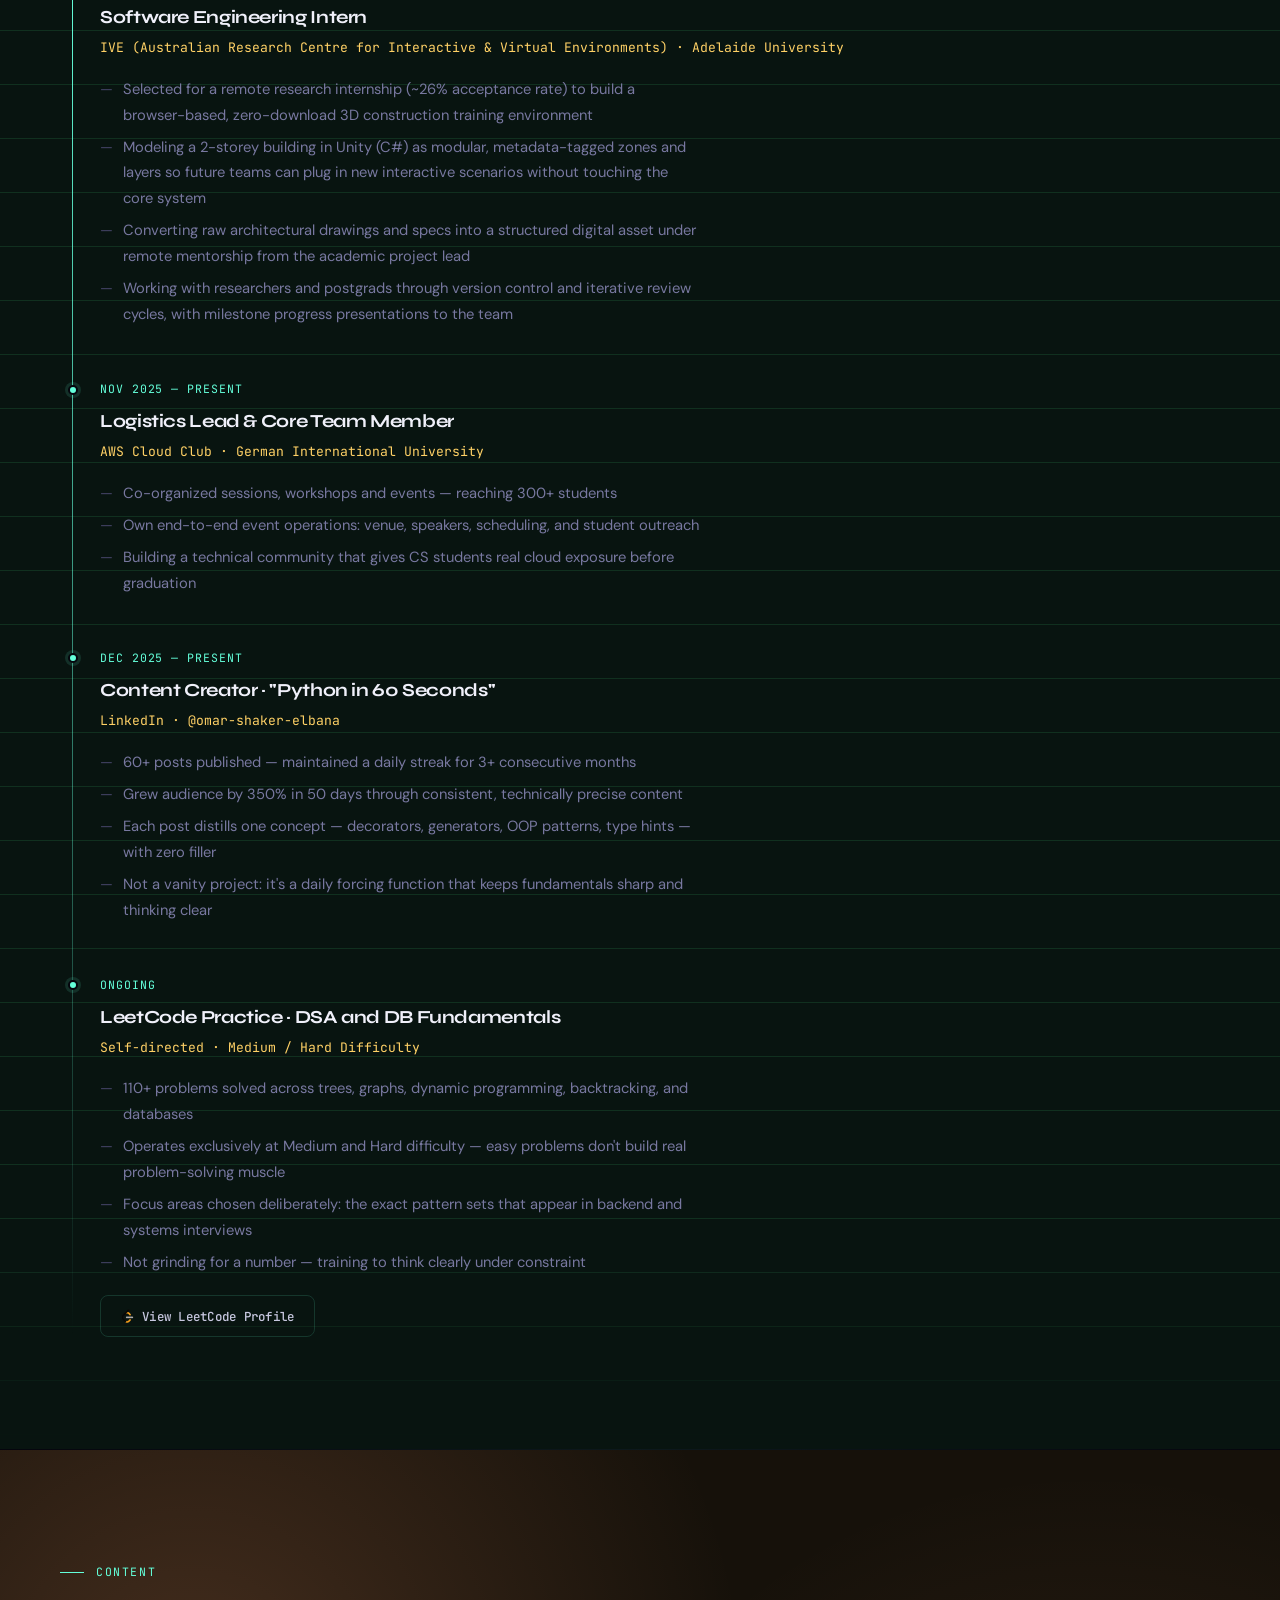
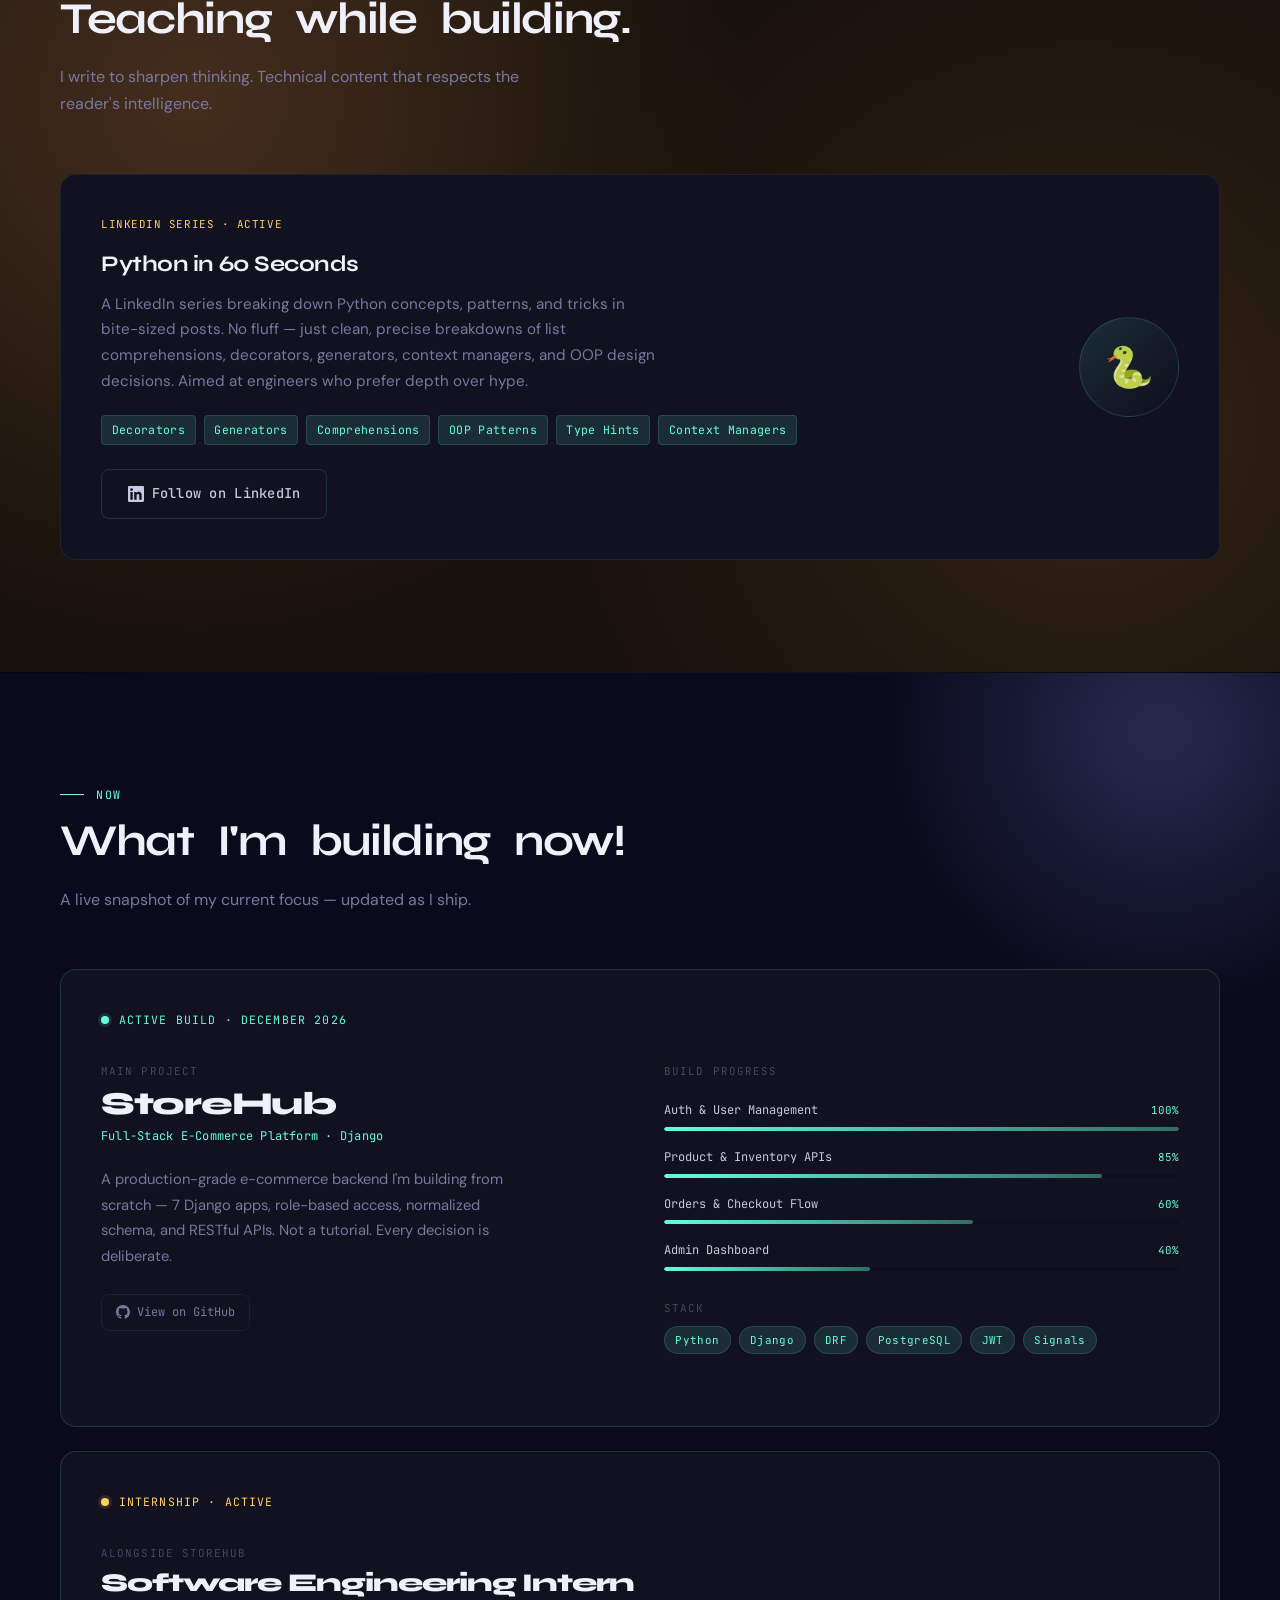
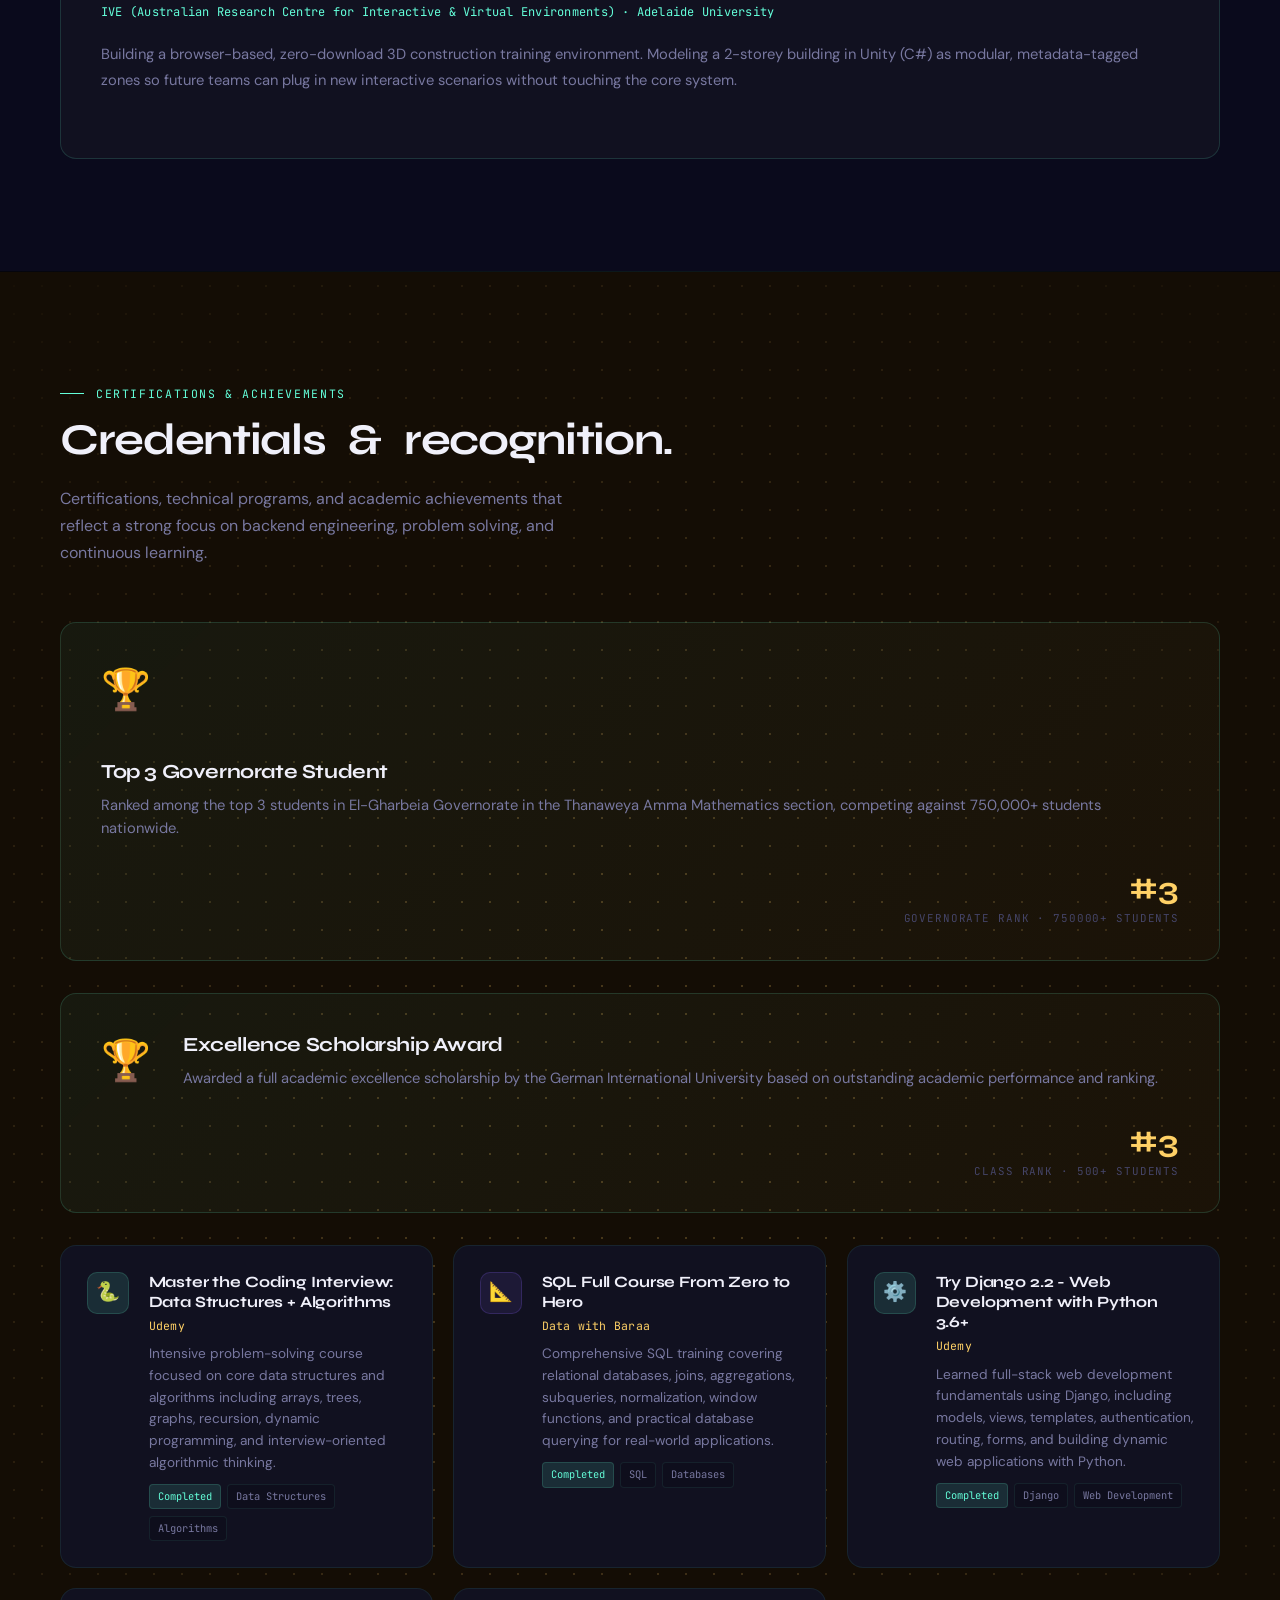
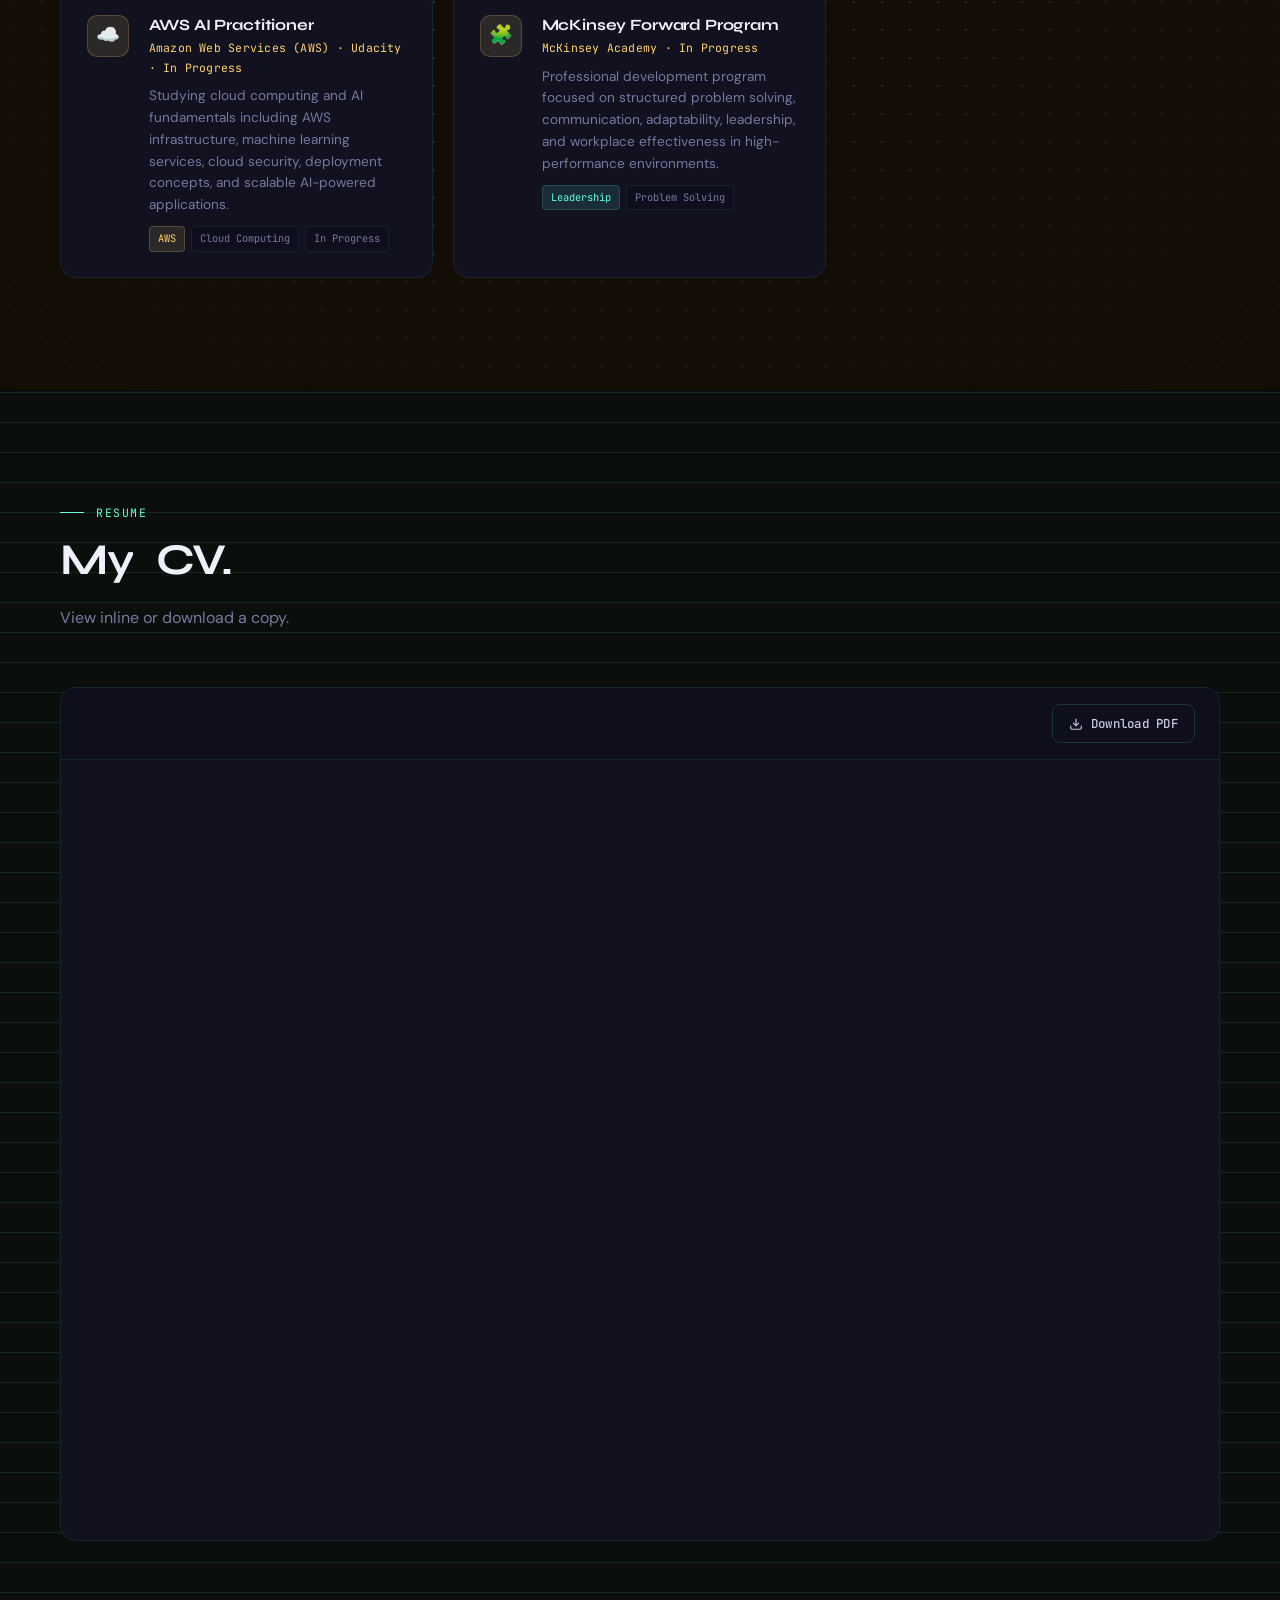
==== commit 685021d9: "Added new projects, UI, SEO" ====
--- a/index.html
+++ b/index.html
@@ -20,6 +20,9 @@
 <meta name="twitter:description" content="CS student at GIU Cairo. Python, Django, REST APIs. Open to 2026 summer internships." />
 <meta name="twitter:image" content="https://omar-shaker-elbana.github.io/images/omar.jpg" />
 <title>Omar Shaker · Backend Engineer</title>
+<link rel="preconnect" href="https://fonts.googleapis.com" />
+<link rel="preconnect" href="https://fonts.gstatic.com" crossorigin />
+<link href="https://fonts.googleapis.com/css2?family=Syne:wght@400;500;600;700;800&family=JetBrains+Mono:ital,wght@0,300;0,400;0,500;1,300&family=DM+Sans:ital,opsz,wght@0,9..40,300;0,9..40,400;0,9..40,500;1,9..40,300&display=swap" rel="stylesheet" />
   <style>
     
     /* ─── VARIABLES ─── */
@@ -2788,7 +2791,7 @@
       <h2 class="section-title reveal reveal-delay-1">By the numbers.</h2>
       <p class="section-sub reveal reveal-delay-2">Metrics that reflect consistent effort, not one-time spikes.</p>
       <div class="stats-row reveal reveal-delay-2">
-        <div class="stat-card"><div class="stat-card-num mint" data-count="3" data-suffix="+">3+</div><div class="stat-card-label">Shipped Projects</div></div>
+        <div class="stat-card"><div class="stat-card-num mint" data-count="6" data-suffix="+">+</div><div class="stat-card-label">Shipped Projects</div></div>
         <div class="stat-card"><div class="stat-card-num gold" data-count="7">7</div><div class="stat-card-label">Django Apps in StoreHub</div></div>
         <div class="stat-card"><div class="stat-card-num mint">1e-13</div><div class="stat-card-label">1e-13 Error vs sklearn</div></div>
         <div class="stat-card"><div class="stat-card-num gold">#3</div><div class="stat-card-label">Class Rank at GIU</div></div>
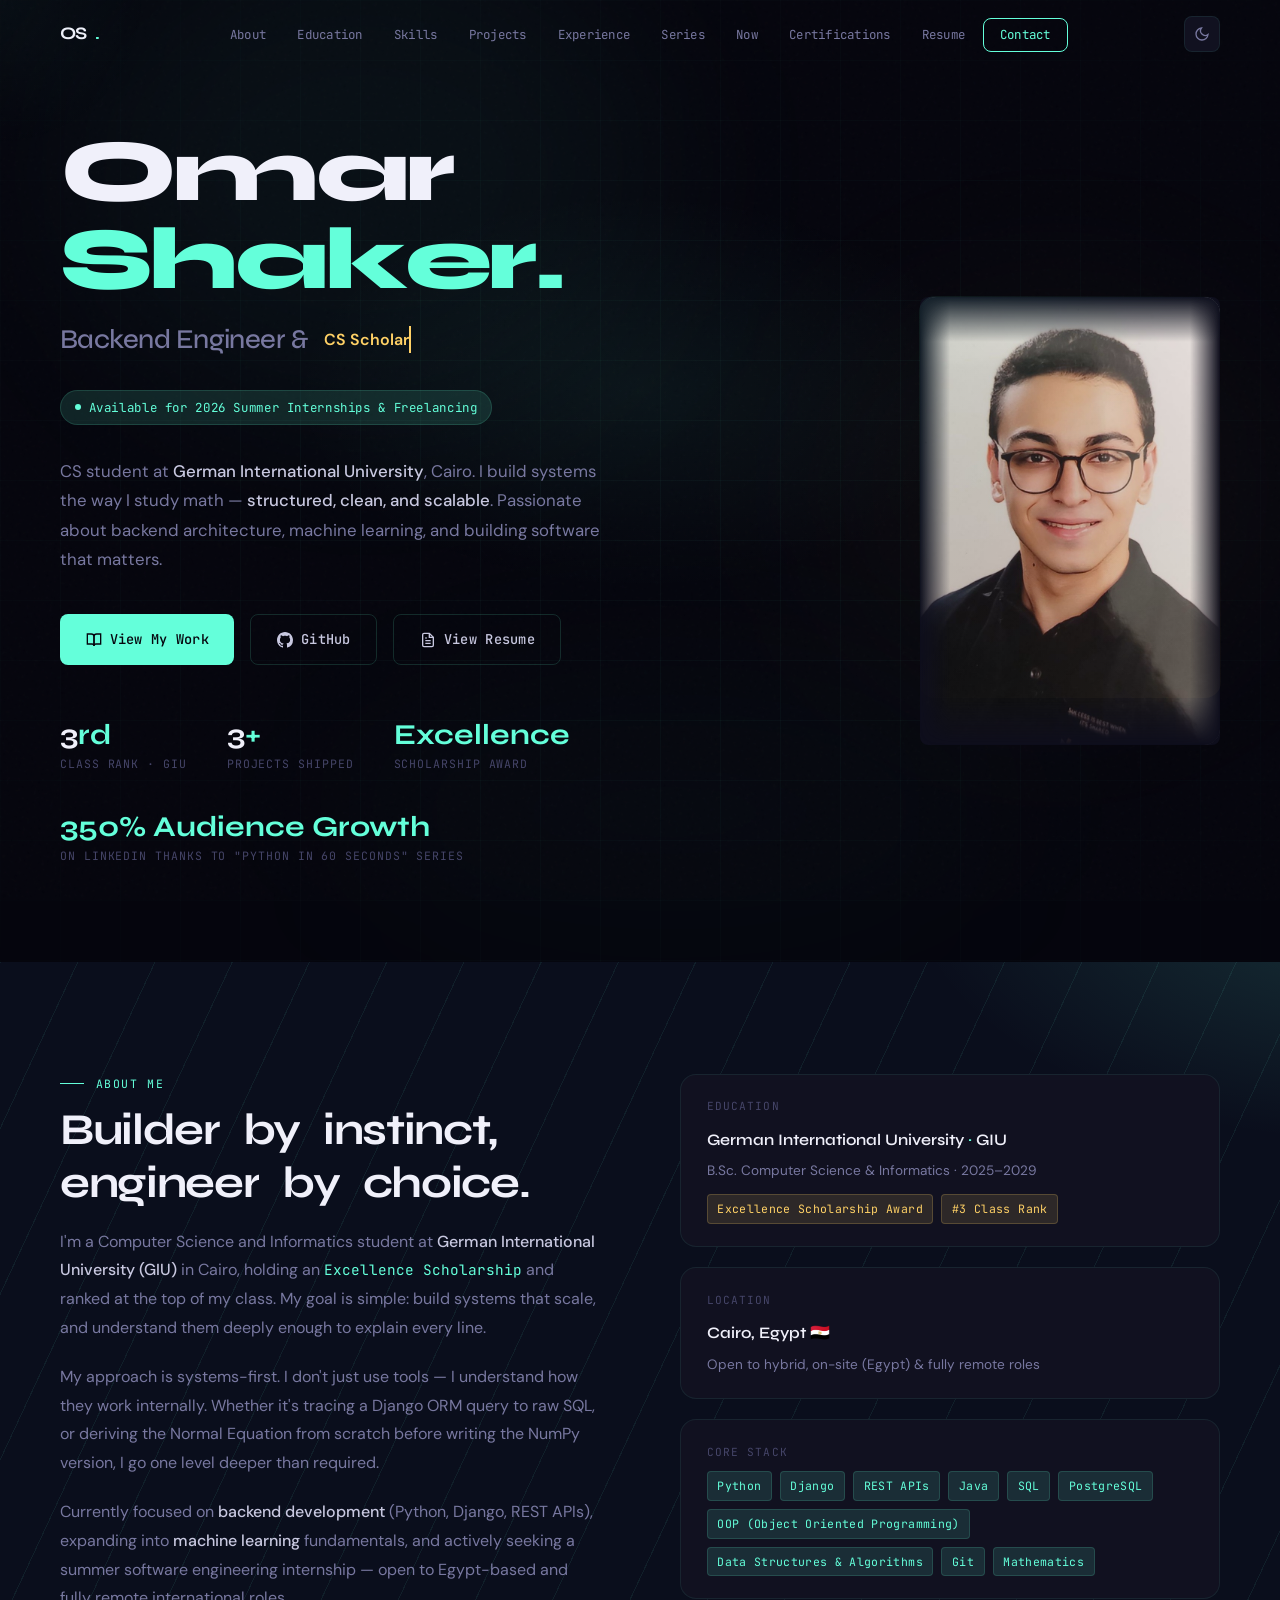
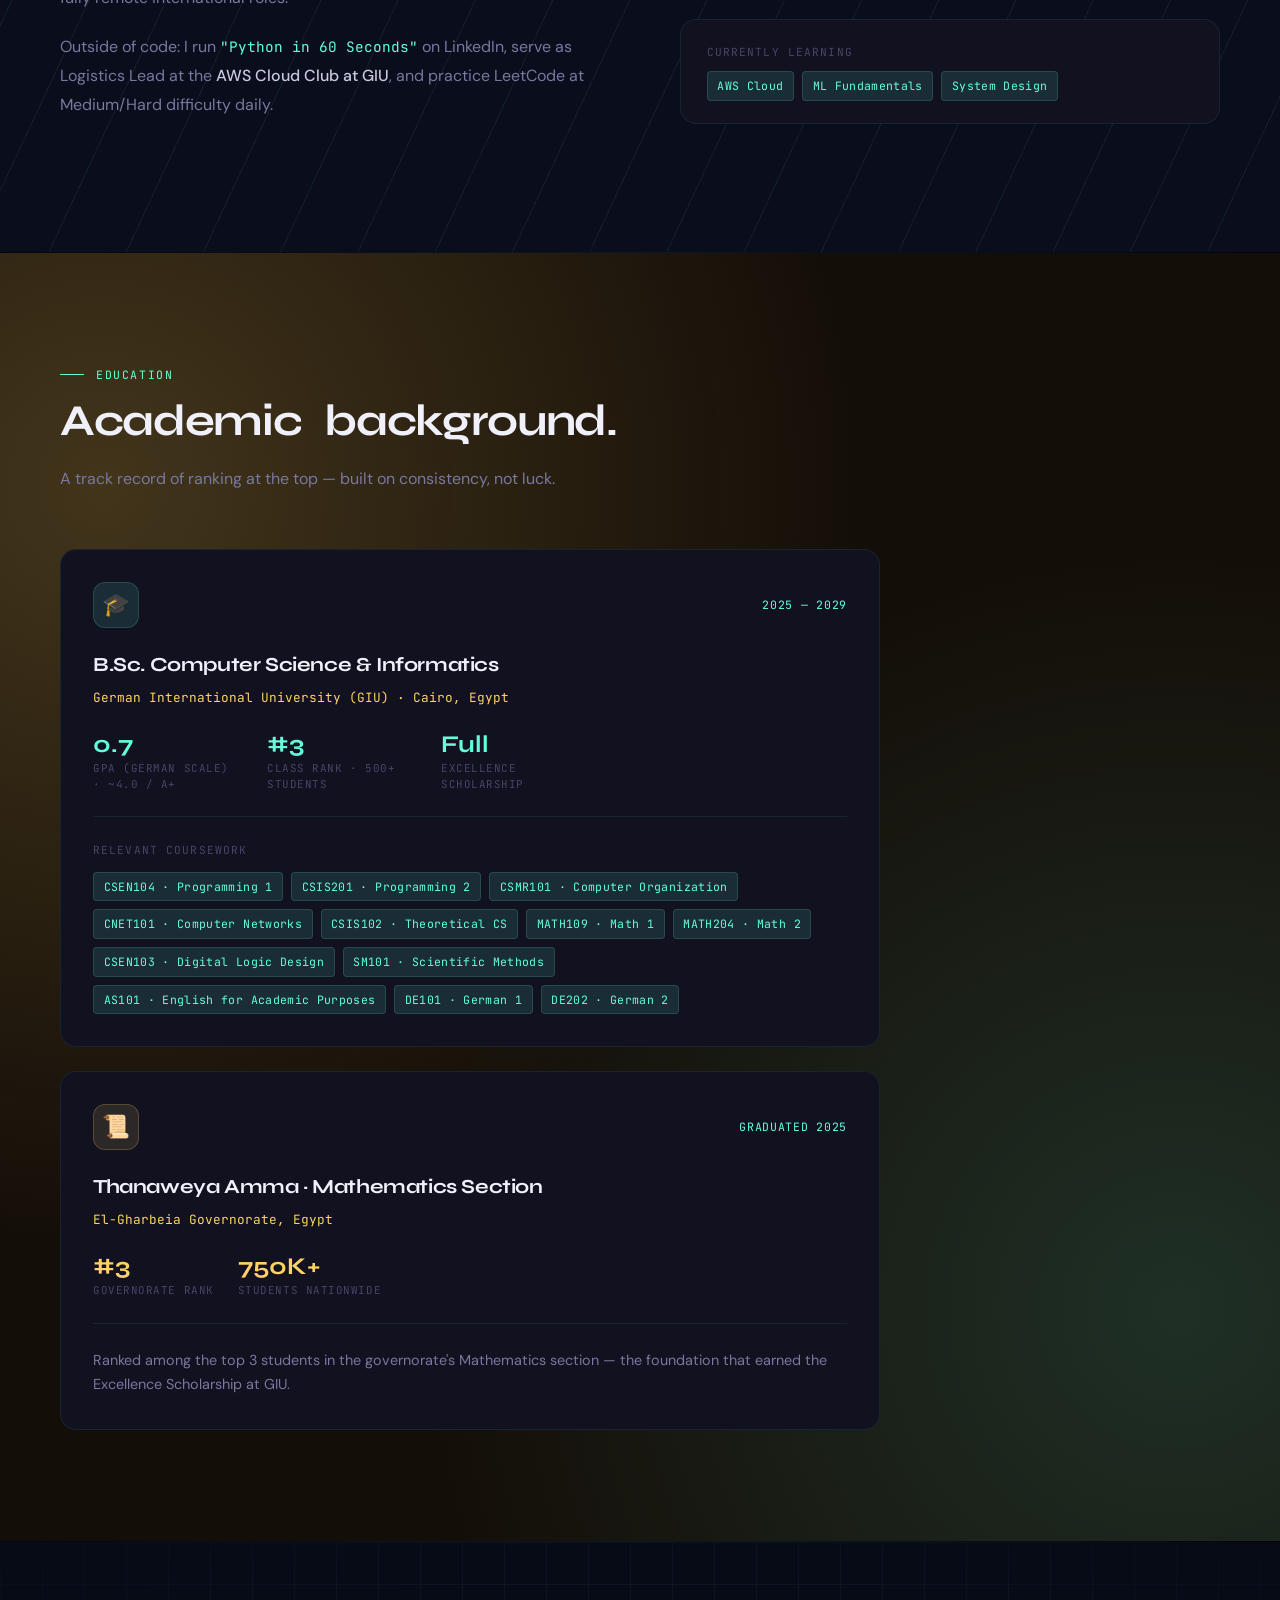
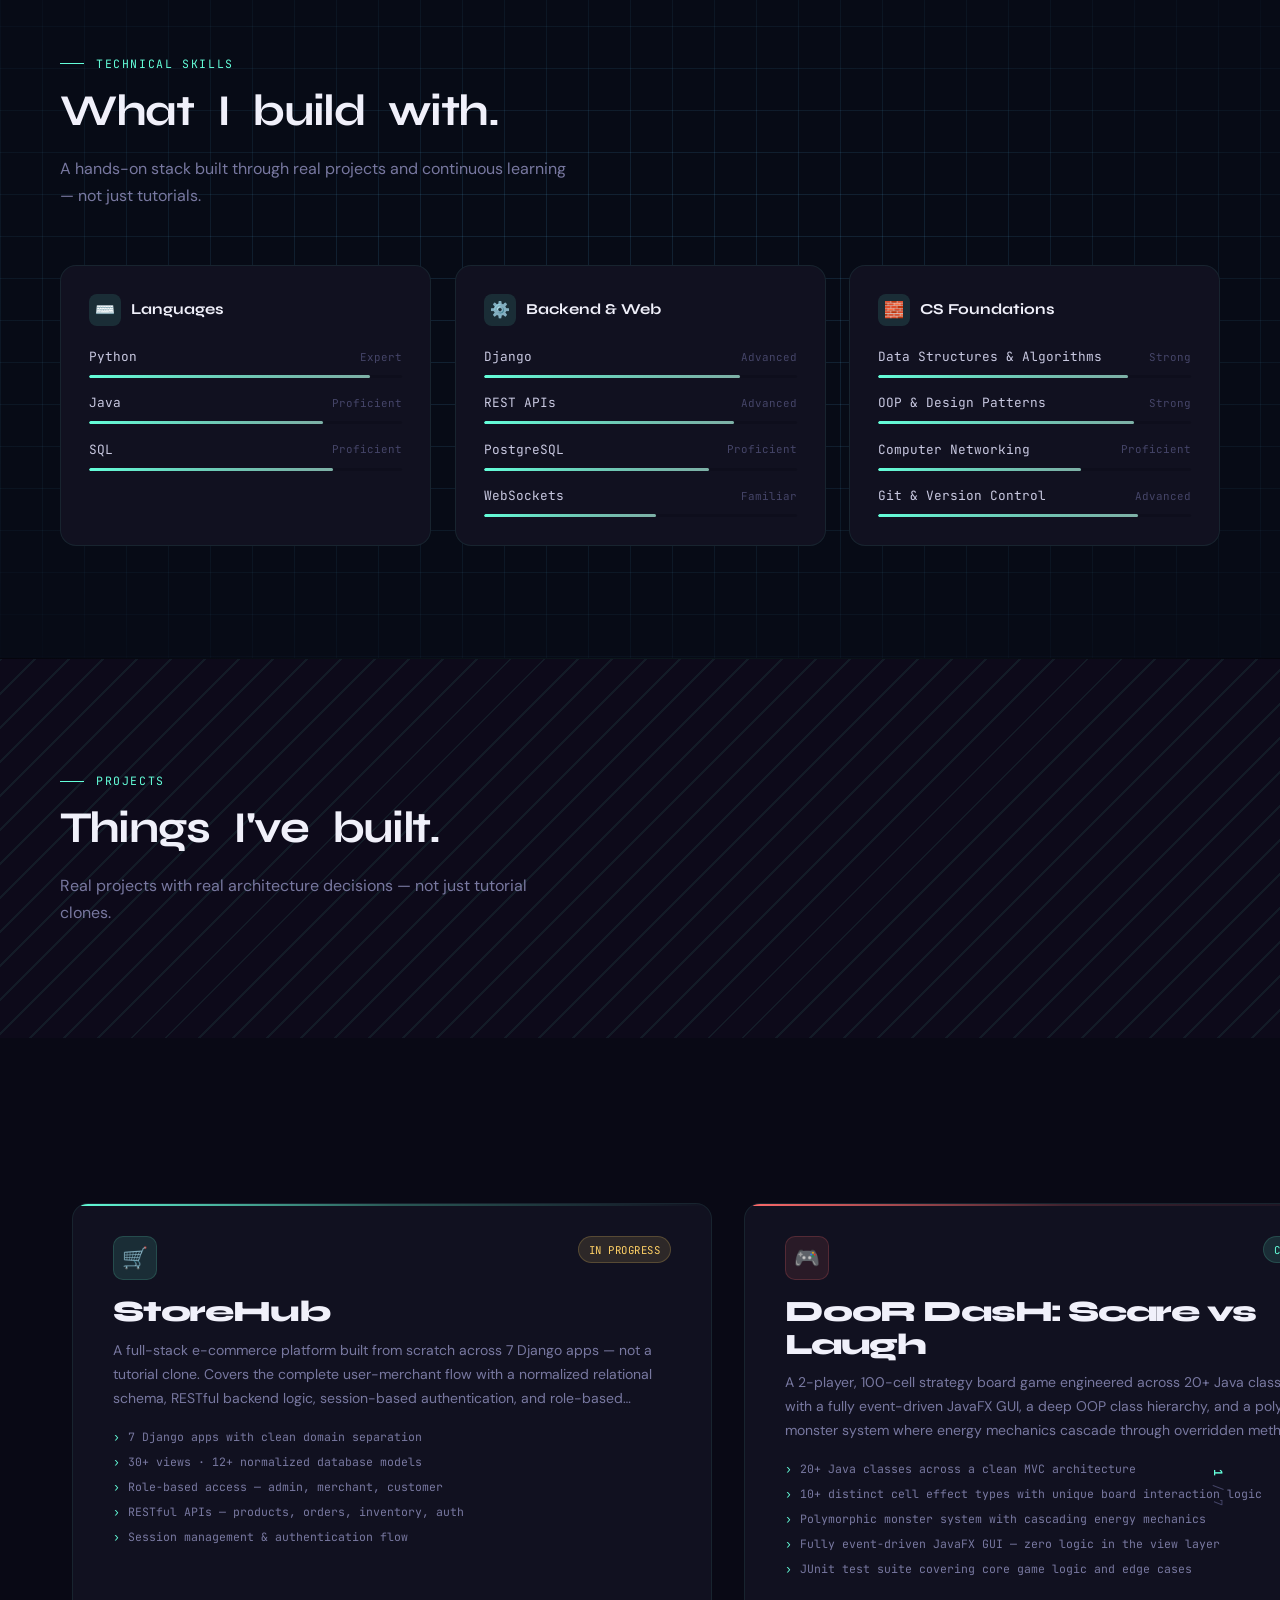
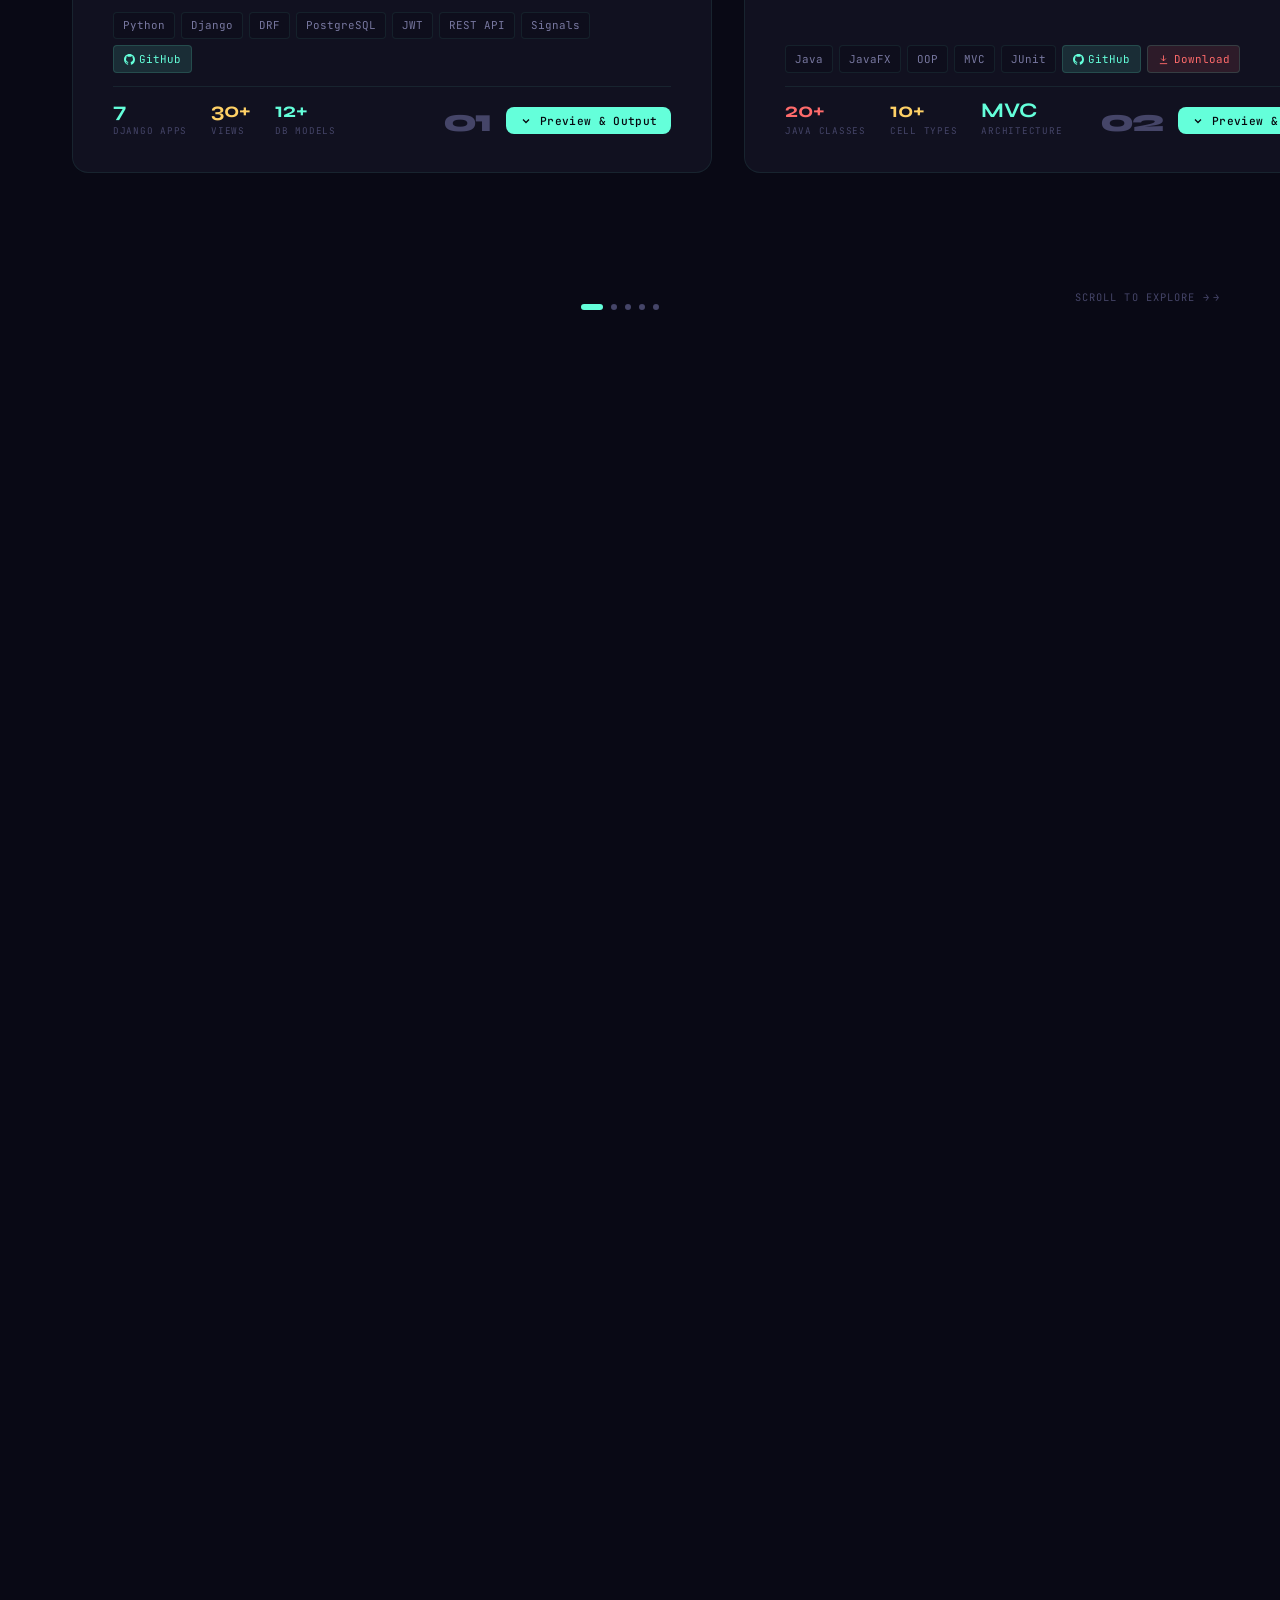
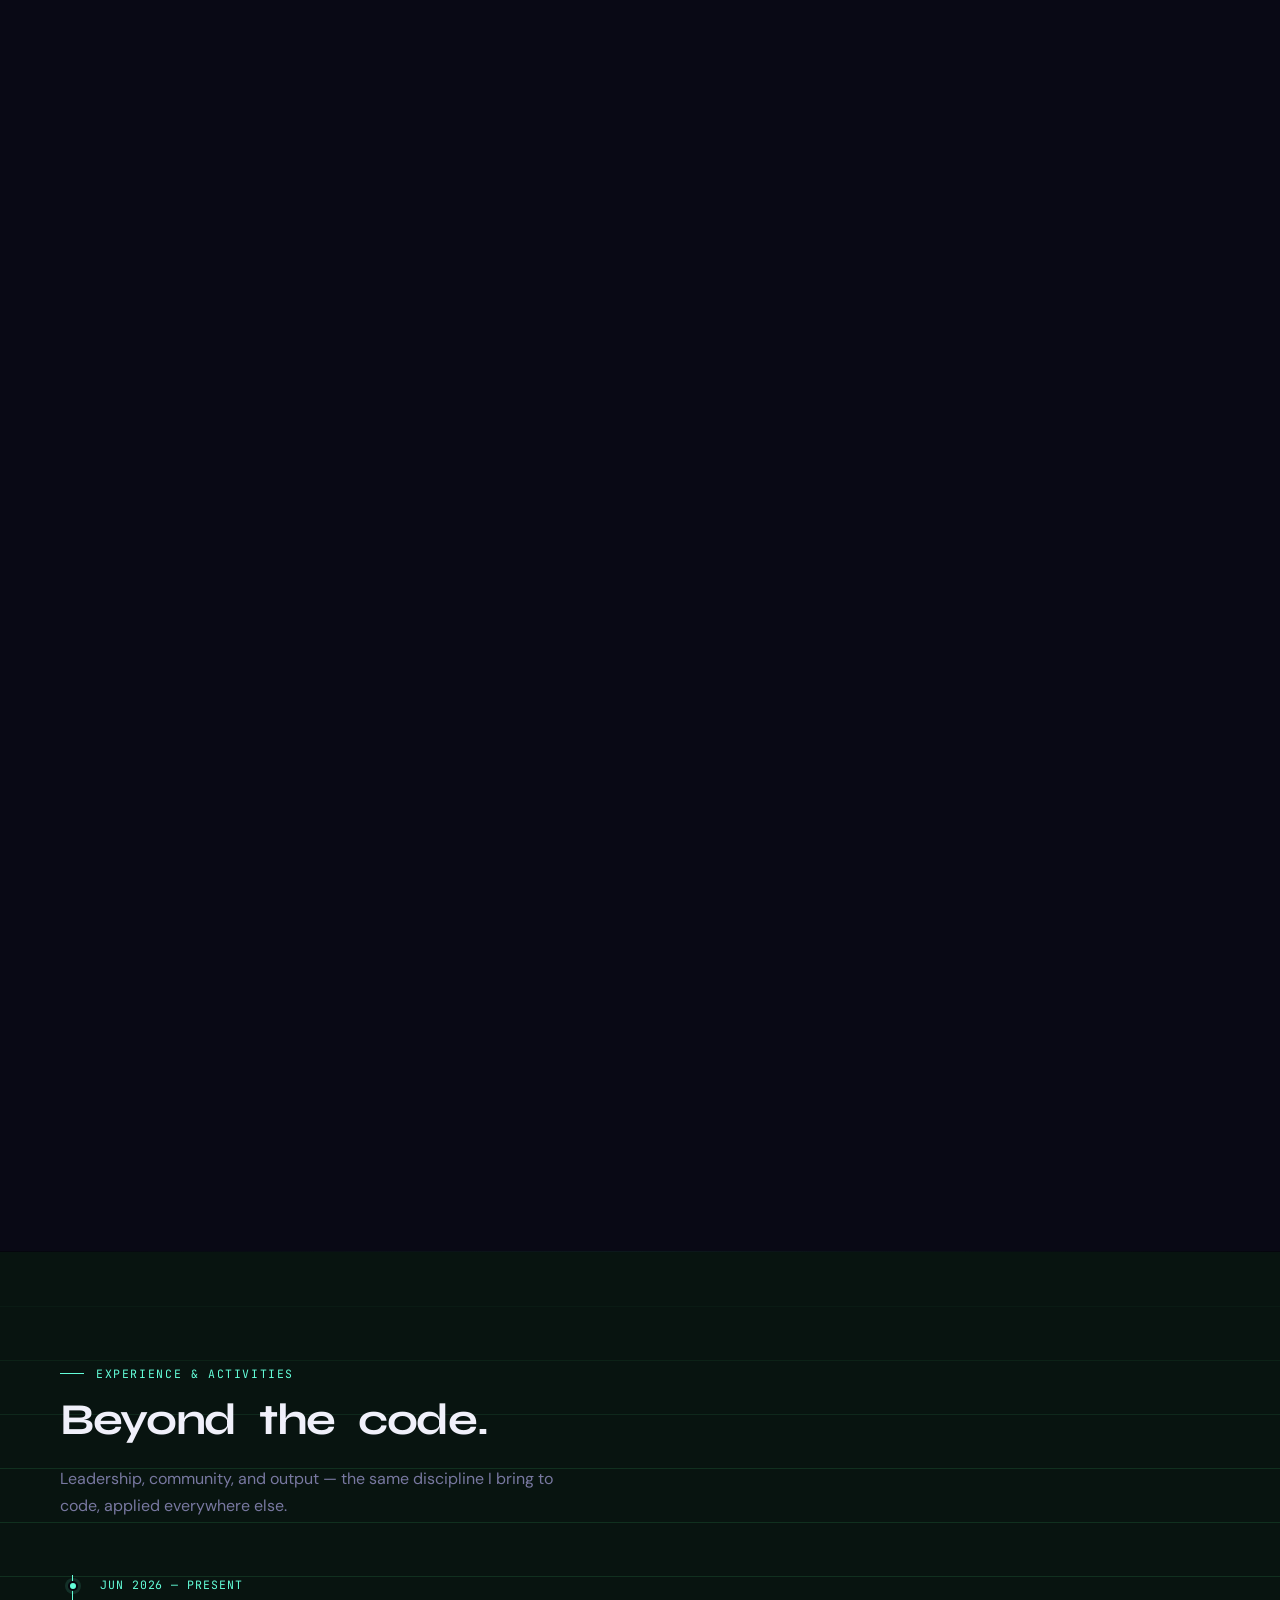
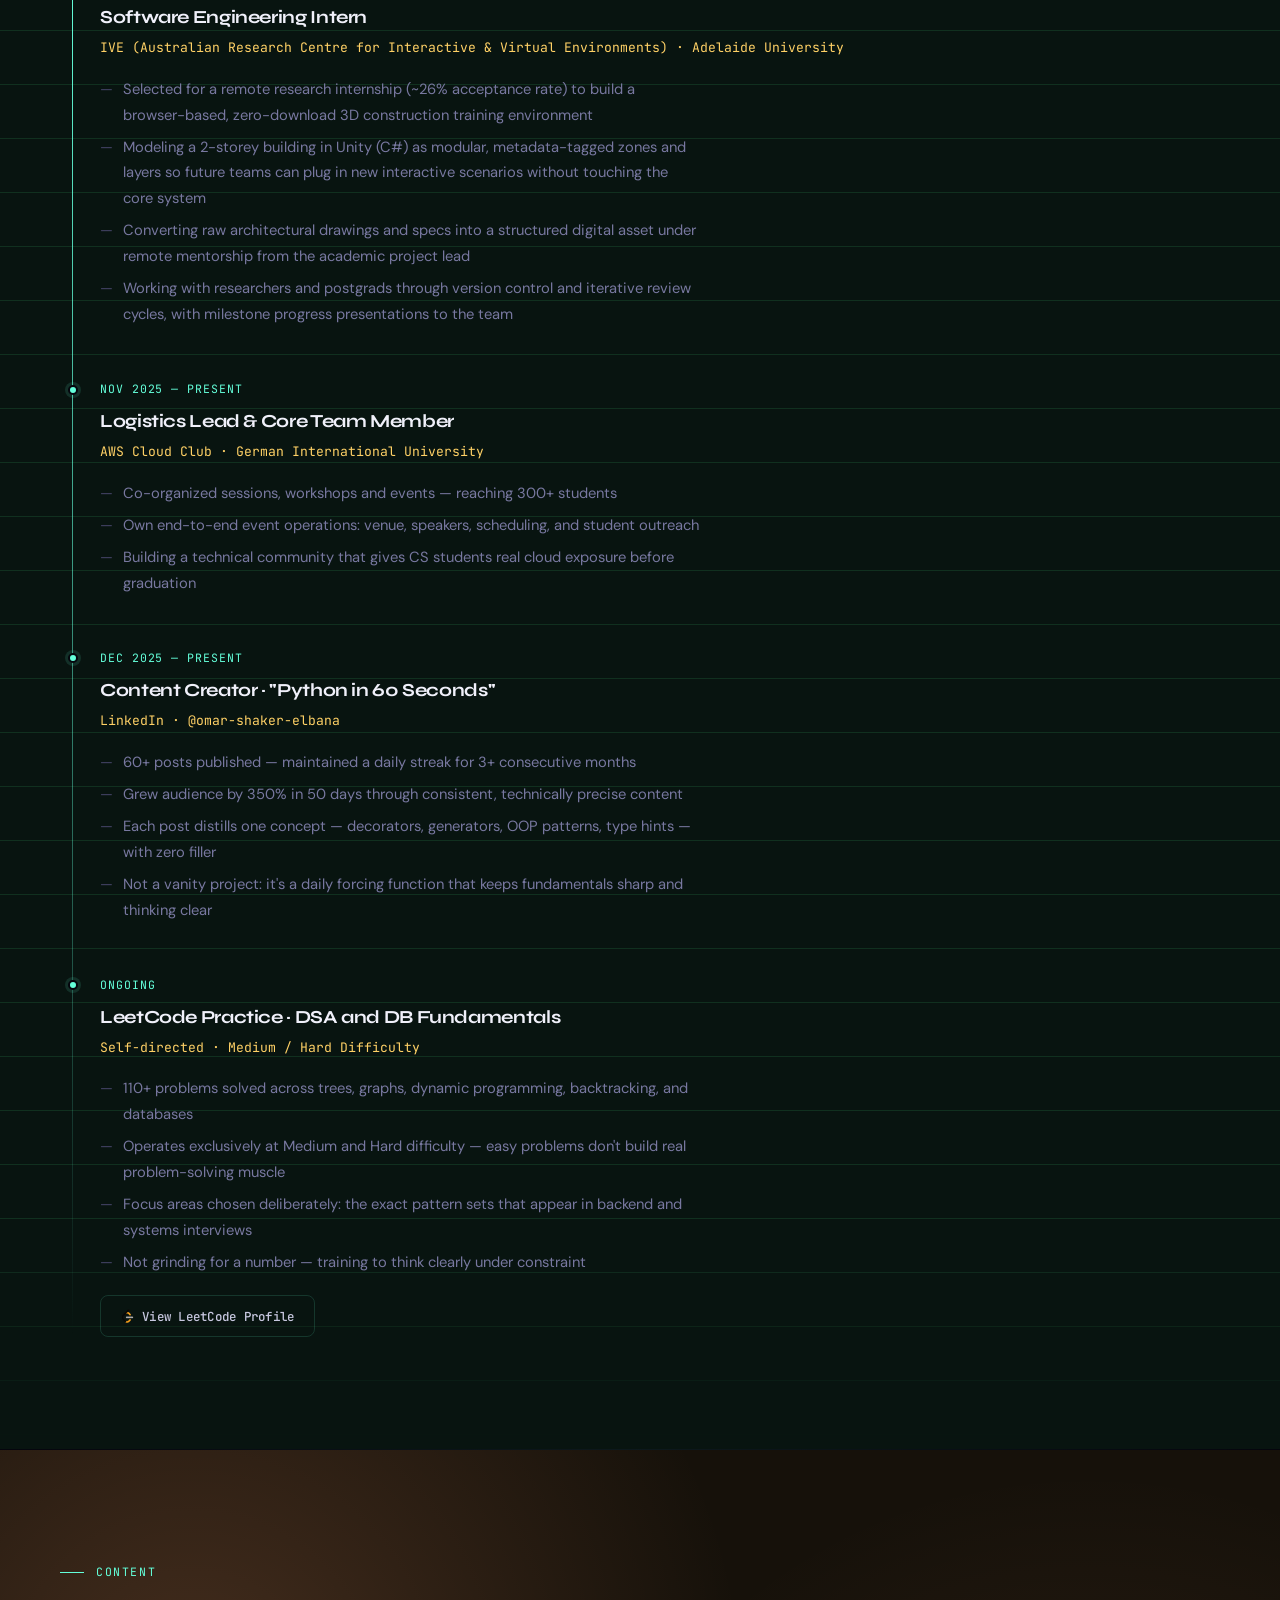
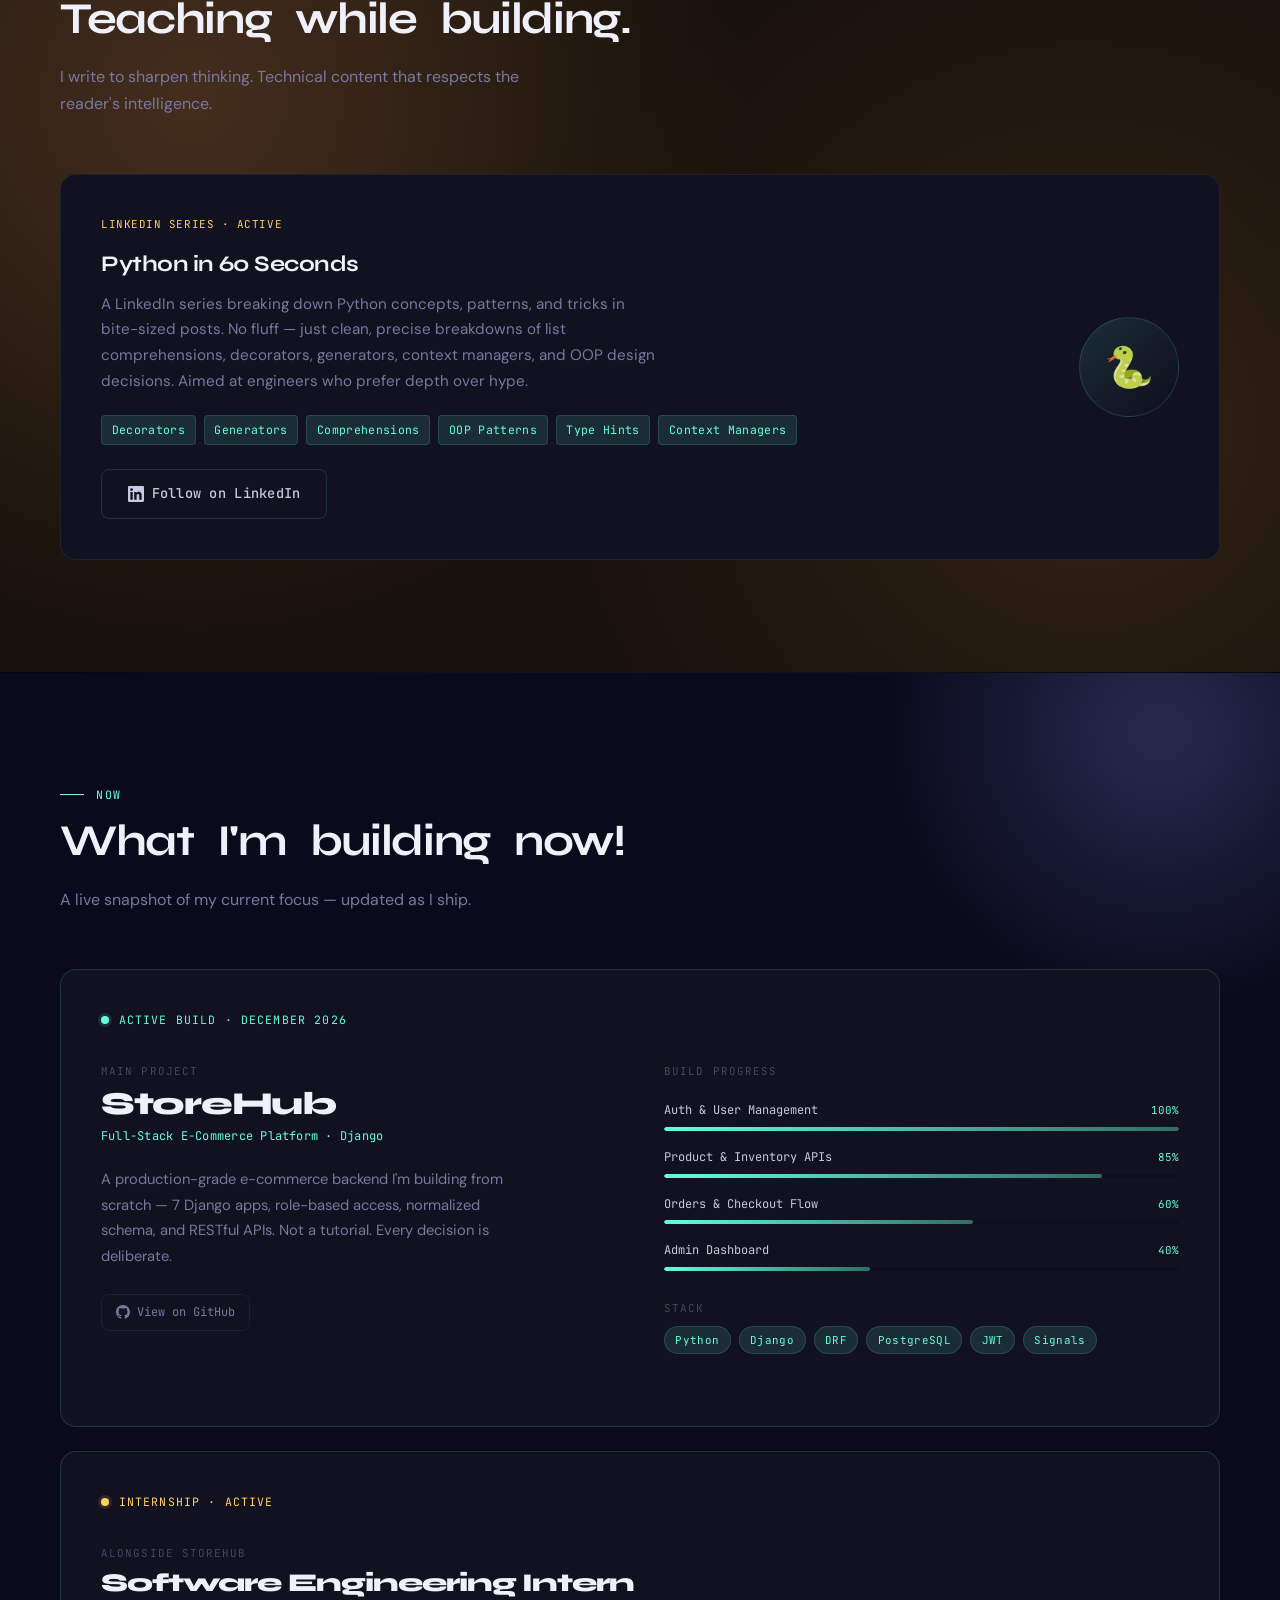
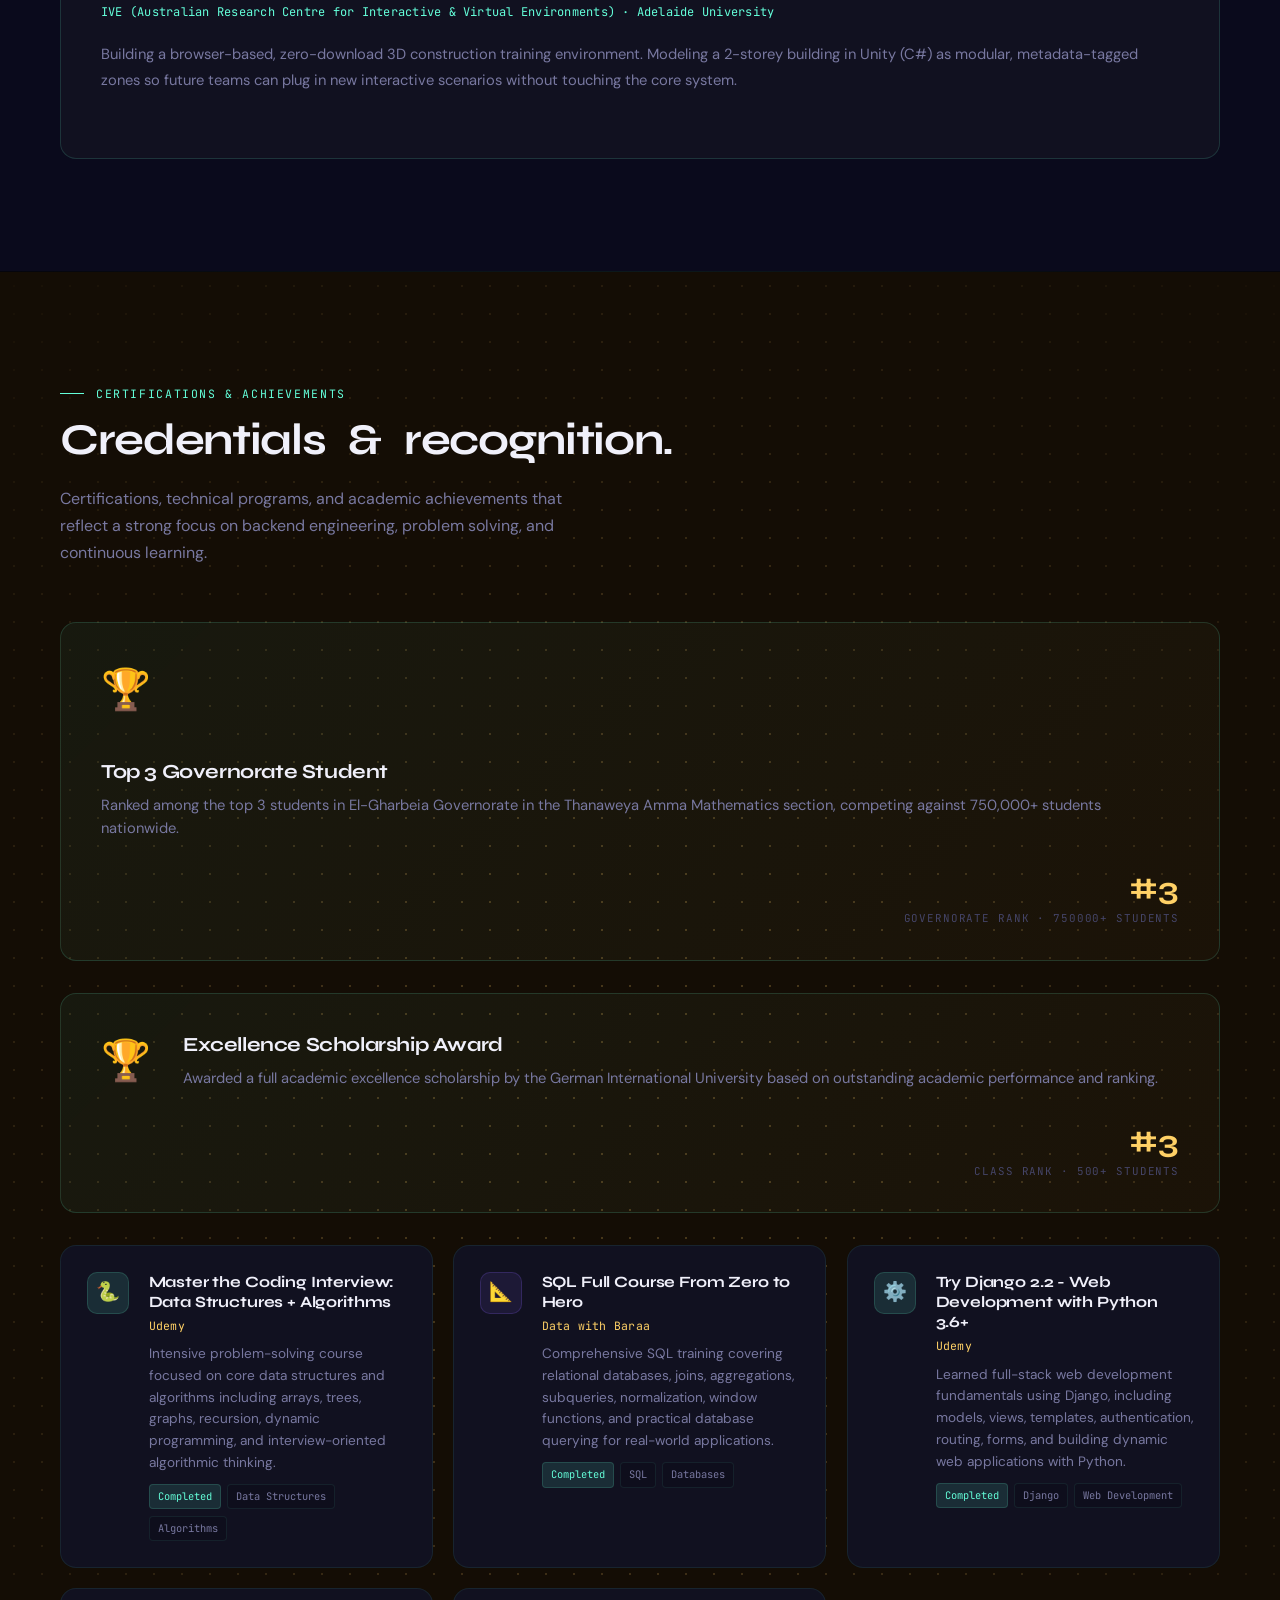
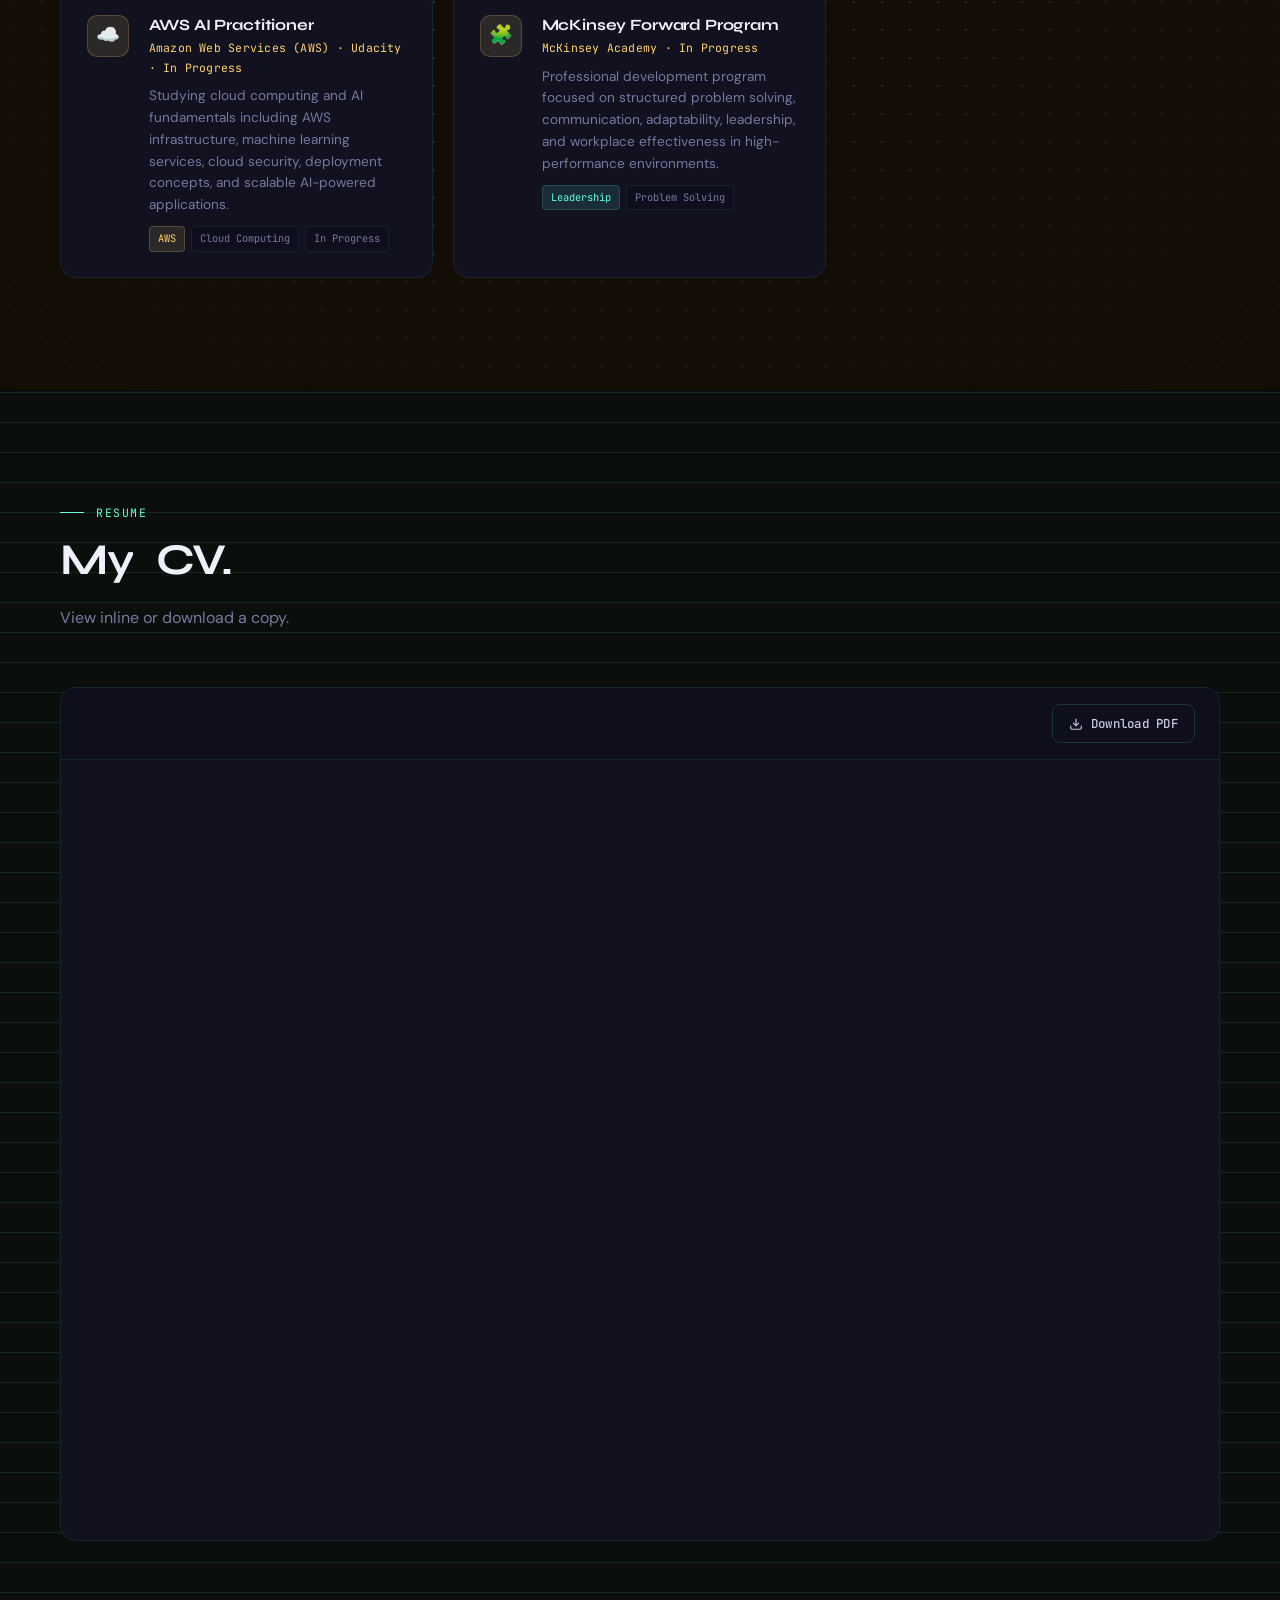
==== commit ce858009: "Added download for DD" ====
--- a/index.html
+++ b/index.html
@@ -1638,6 +1638,17 @@
 .proj-github-tag:hover { background: var(--mint); color: var(--bg-0); transform: translateY(-2px); }
 .proj-github-tag svg { width: 11px; height: 11px; flex-shrink: 0; }
 
+.proj-download-tag {
+  display: inline-flex; align-items: center; gap: 0.3rem;
+  font-family: var(--font-mono); font-size: 0.68rem;
+  padding: 0.22rem 0.6rem; border-radius: 4px;
+  background: rgba(255,107,107,0.12); color: var(--coral);
+  border: 1px solid var(--border-mid); flex-shrink: 0;
+  transition: background var(--trans), color var(--trans), transform 0.2s var(--spring);
+}
+.proj-download-tag:hover { background: var(--coral); color: var(--bg-0); transform: translateY(-2px); }
+.proj-download-tag svg { width: 11px; height: 11px; flex-shrink: 0; }
+
 #back-to-top {
   position: fixed; bottom: 2rem; right: 2rem; z-index: 150;
   width: 42px; height: 42px; border-radius: 10px;
@@ -1790,6 +1801,7 @@
   .proj-slide-title   { font-size: 1.2rem; }
   .tech-tag           { font-size: 0.62rem; padding: 0.15rem 0.42rem; }
   .proj-github-tag    { font-size: 0.62rem; padding: 0.18rem 0.5rem; }
+  .proj-download-tag  { font-size: 0.62rem; padding: 0.18rem 0.5rem; }
 }
 
 /* ── Email contact card: stack icon / address / copy vertically ── */
@@ -2241,6 +2253,10 @@
             <a href="https://github.com/Omar-Shaker-Elbana/DooR_DasH" target="_blank" rel="noopener" class="proj-github-tag">
               <svg viewBox="0 0 24 24" fill="currentColor"><path d="M12 0C5.37 0 0 5.37 0 12c0 5.31 3.435 9.795 8.205 11.385.6.105.825-.255.825-.57 0-.285-.015-1.23-.015-2.235-3.015.555-3.795-.735-4.035-1.41-.135-.345-.72-1.41-1.23-1.695-.42-.225-1.02-.78-.015-.795.945-.015 1.62.87 1.845 1.23 1.08 1.815 2.805 1.305 3.495.99.105-.78.42-1.305.765-1.605-2.67-.3-5.46-1.335-5.46-5.925 0-1.305.465-2.385 1.23-3.225-.12-.3-.54-1.53.12-3.18 0 0 1.005-.315 3.3 1.23.96-.27 1.98-.405 3-.405s2.04.135 3 .405c2.295-1.56 3.3-1.23 3.3-1.23.66 1.65.24 2.88.12 3.18.765.84 1.23 1.905 1.23 3.225 0 4.605-2.805 5.625-5.475 5.925.435.375.81 1.095.81 2.22 0 1.605-.015 2.895-.015 3.3 0 .315.225.69.825.57A12.02 12.02 0 0024 12c0-6.63-5.37-12-12-12z"/></svg>
               GitHub
+            </a>
+            <a href="https://omar-shaker-elbana.github.io/doordashdownload" target="_blank" rel="noopener" class="proj-download-tag">
+              <svg viewBox="0 0 24 24" fill="none" stroke="currentColor" stroke-width="2"><path d="M12 3v12"/><path d="M7 10l5 5 5-5"/><path d="M4 21h16"/></svg>
+              Download
             </a>
           </div>
           <div class="proj-slide-footer">
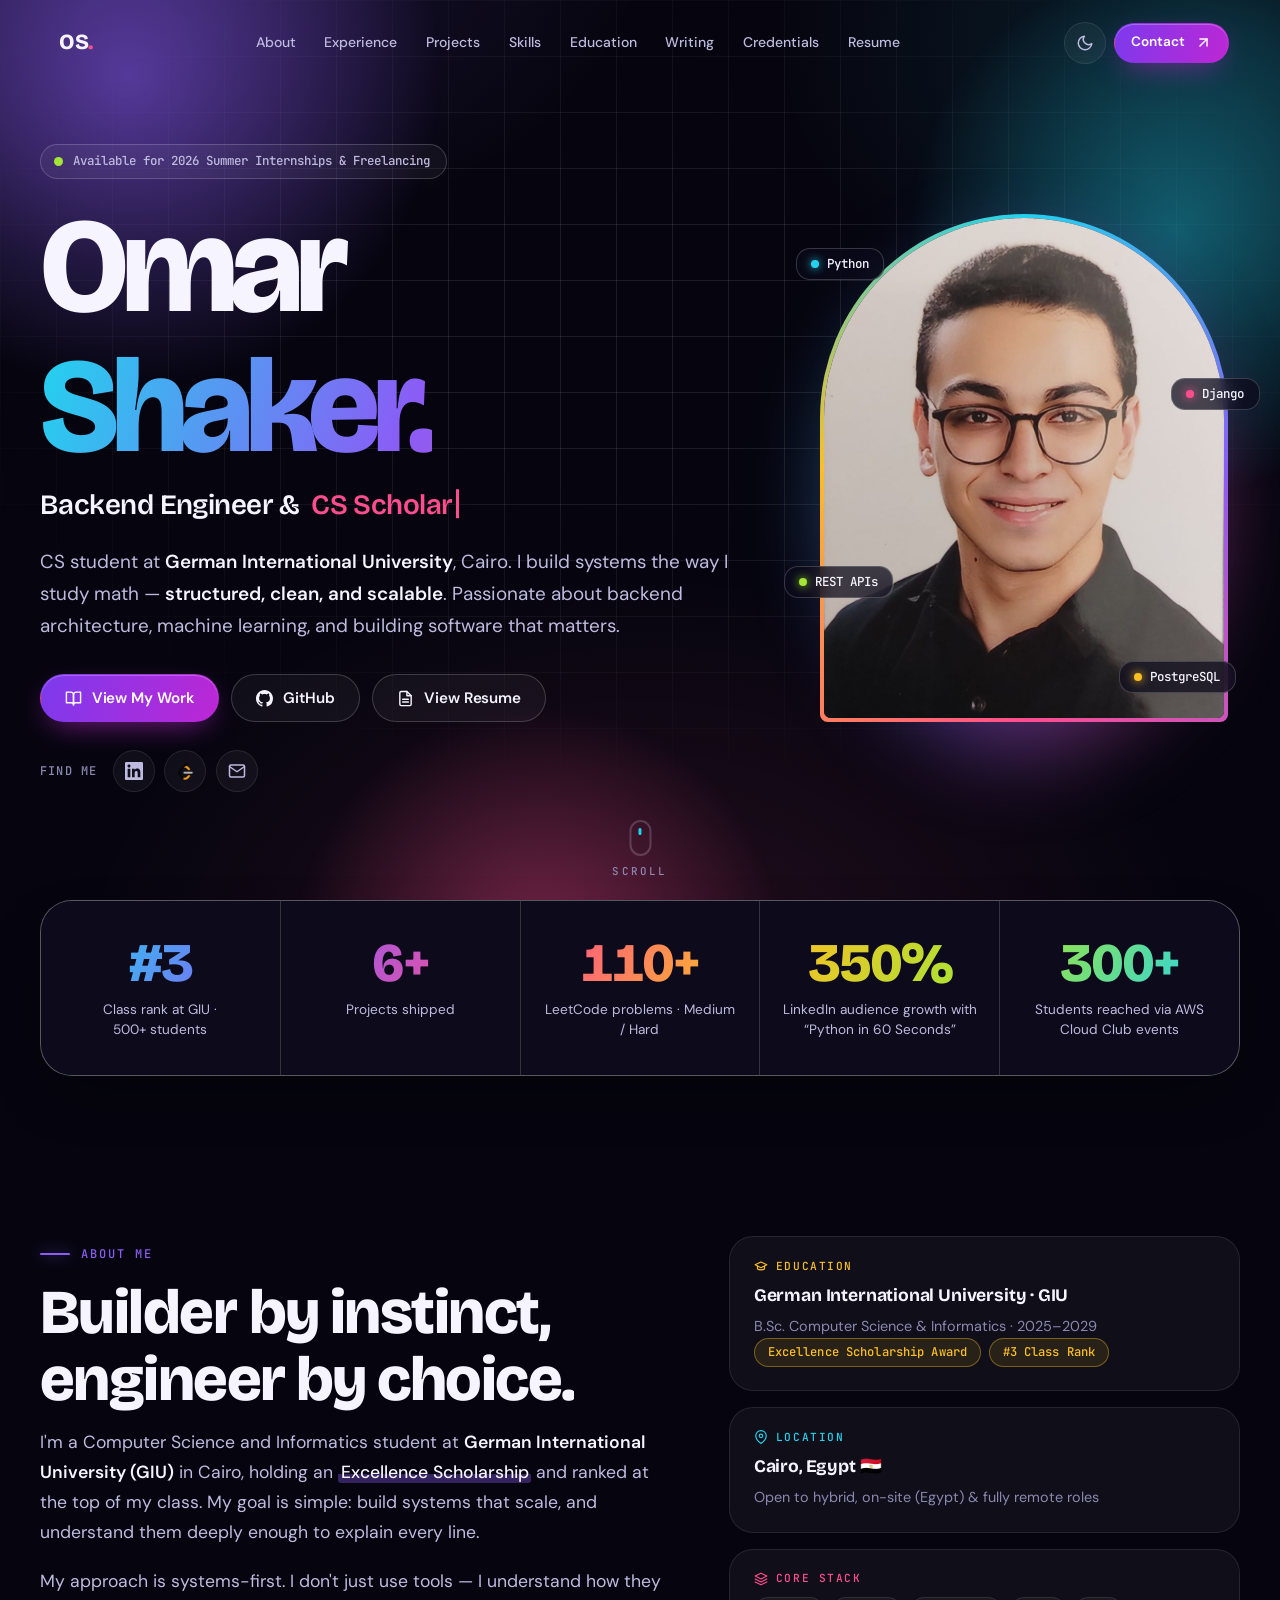
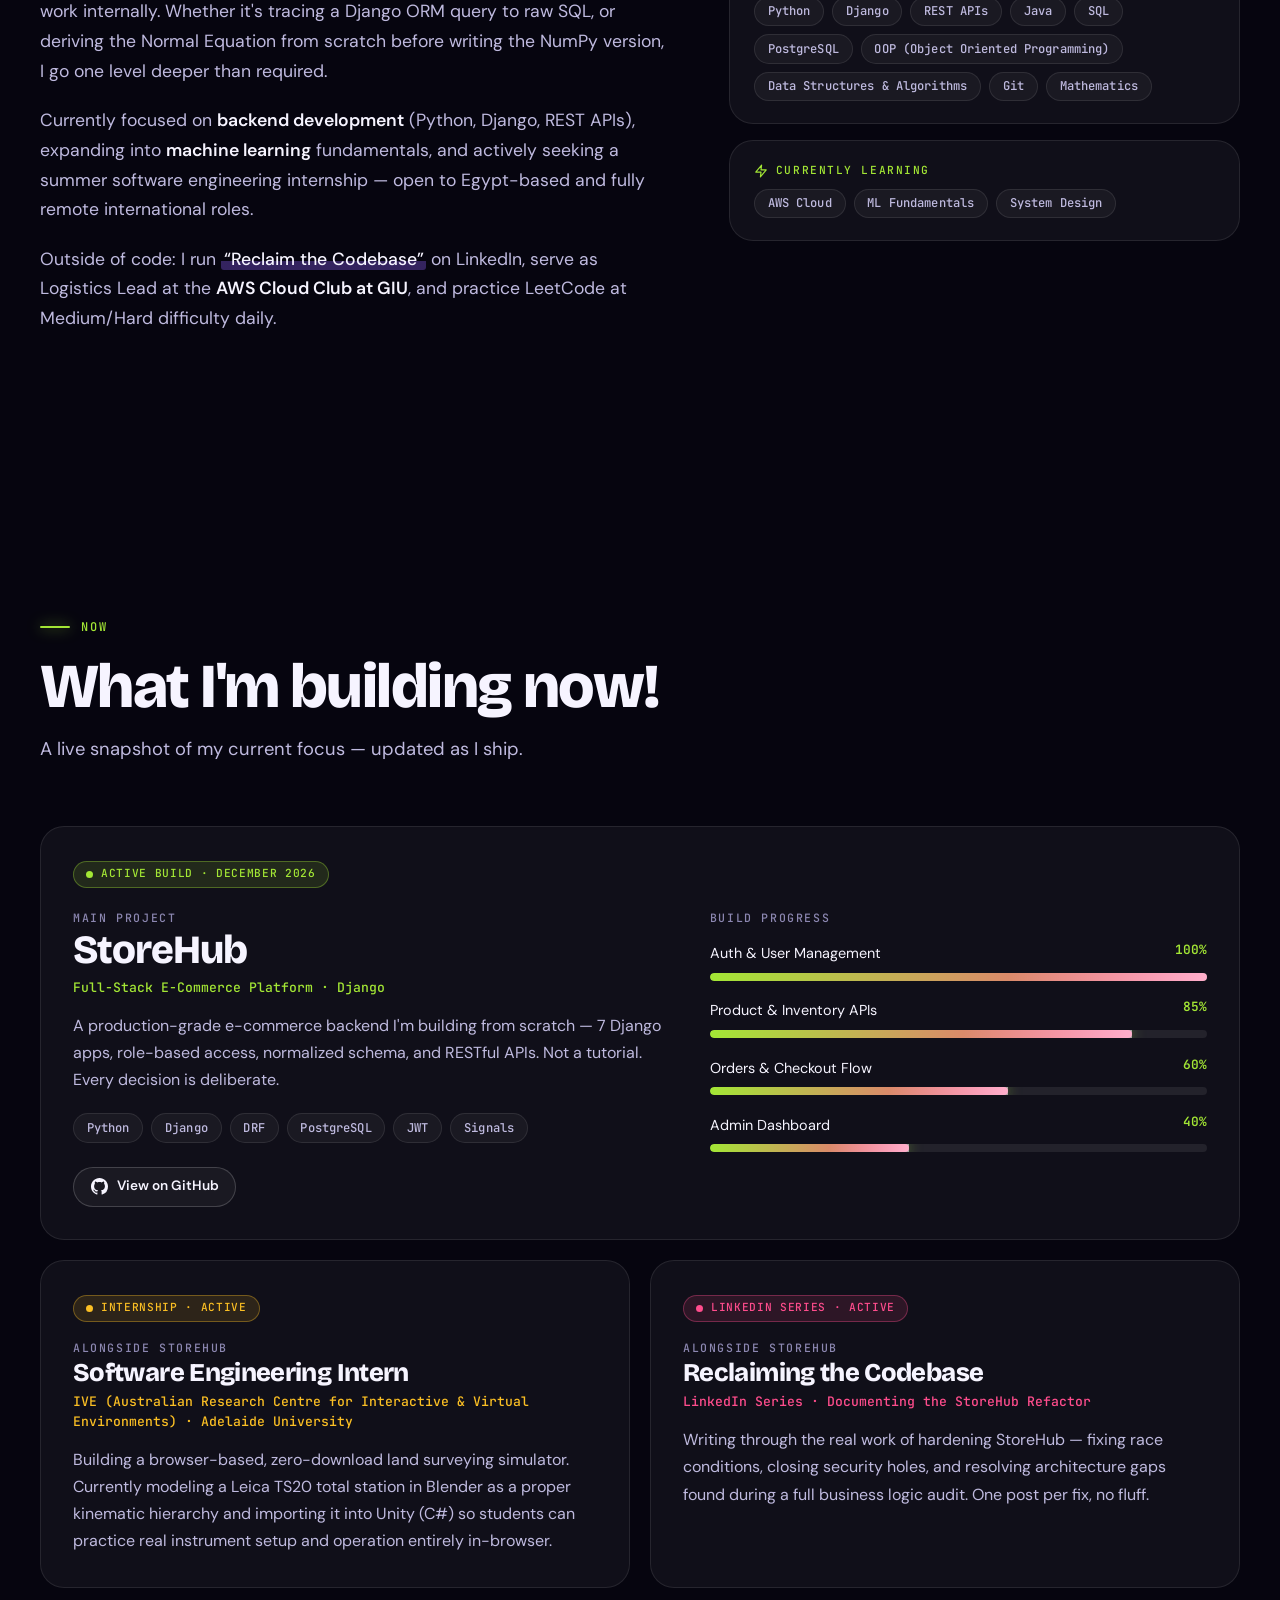
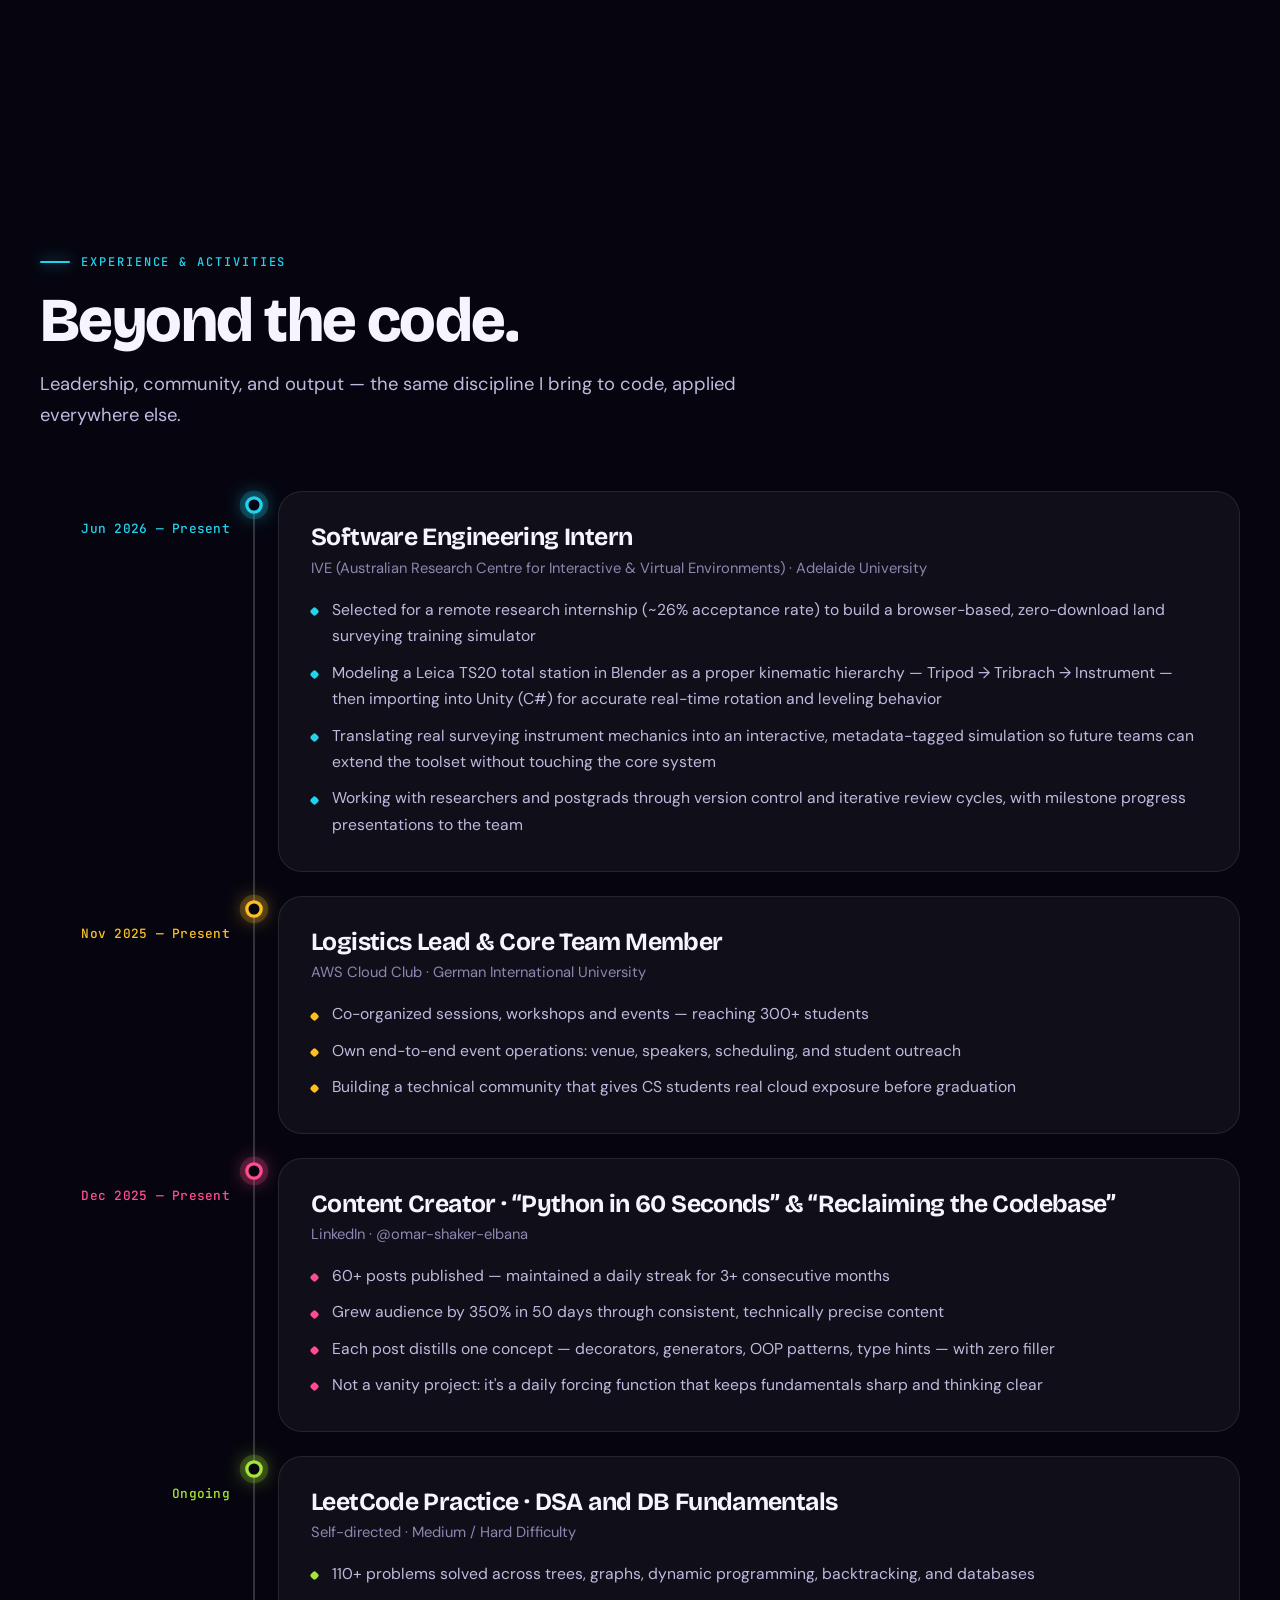
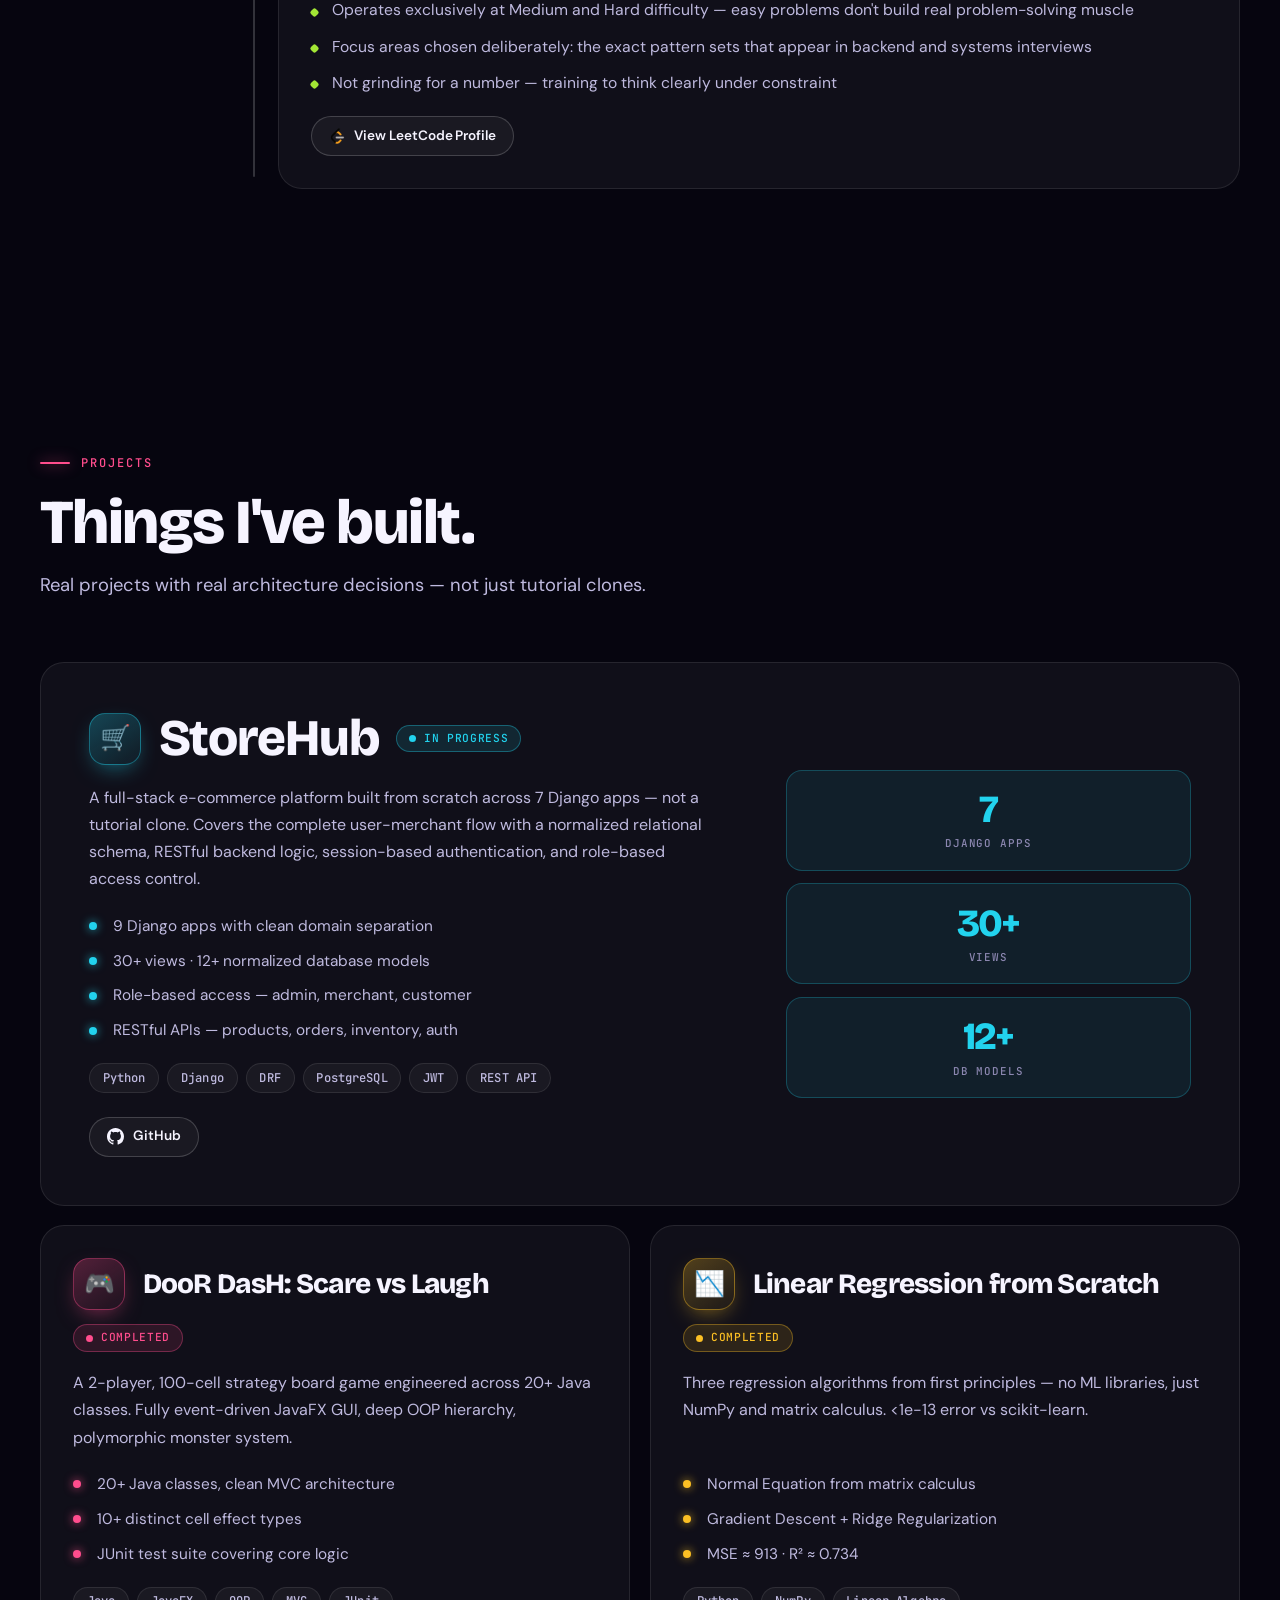
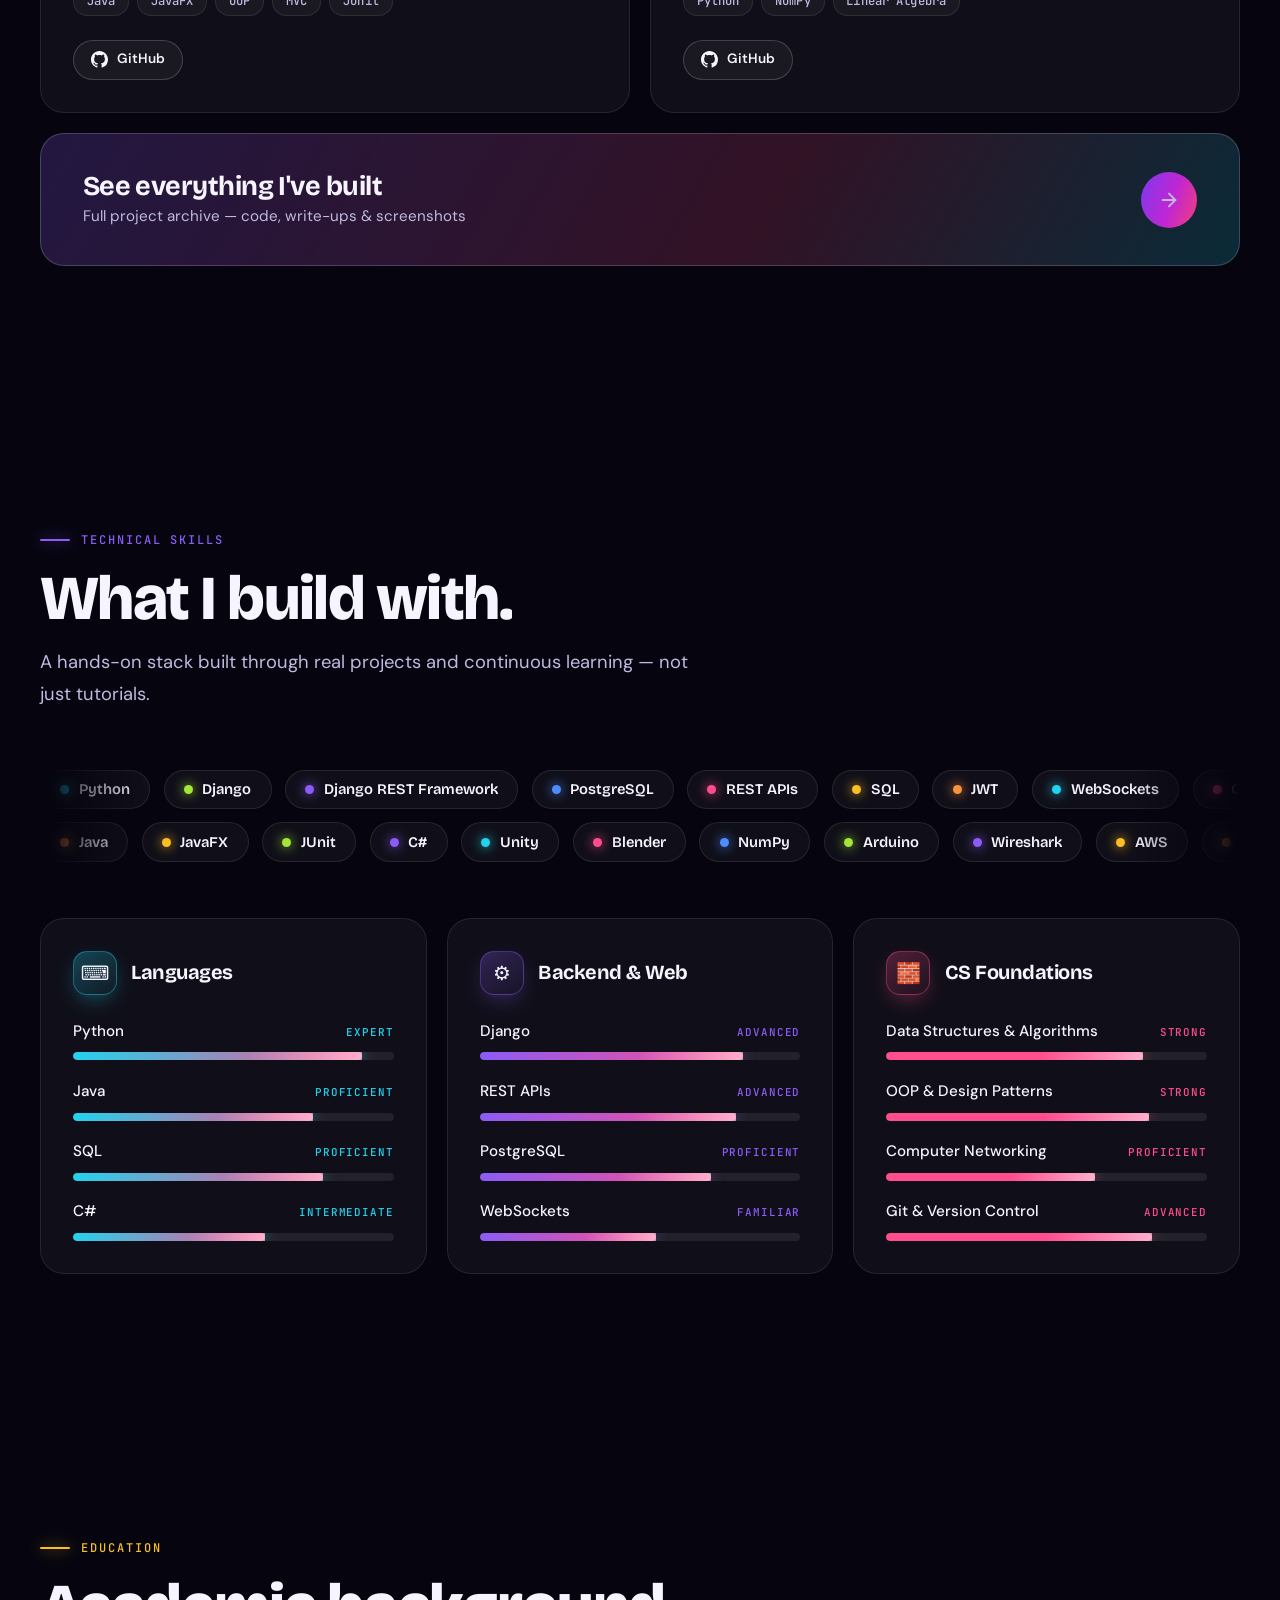
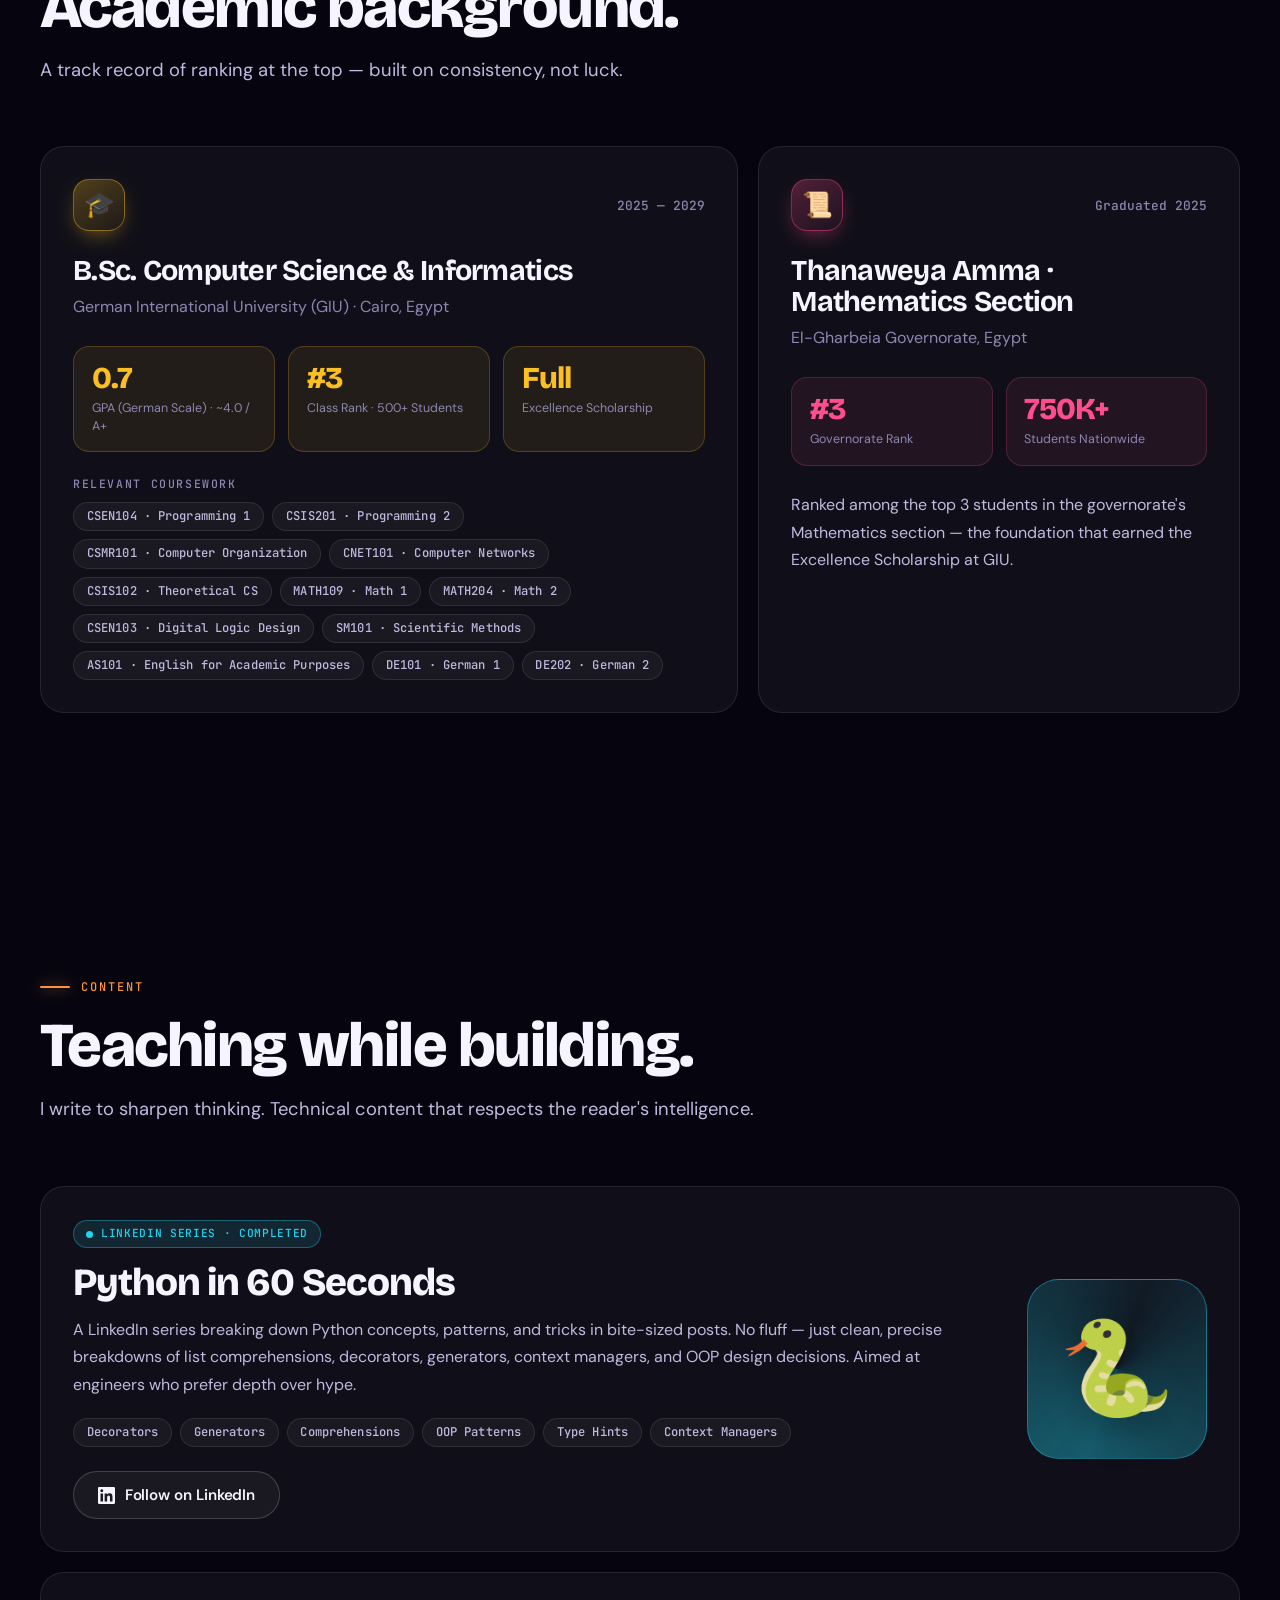
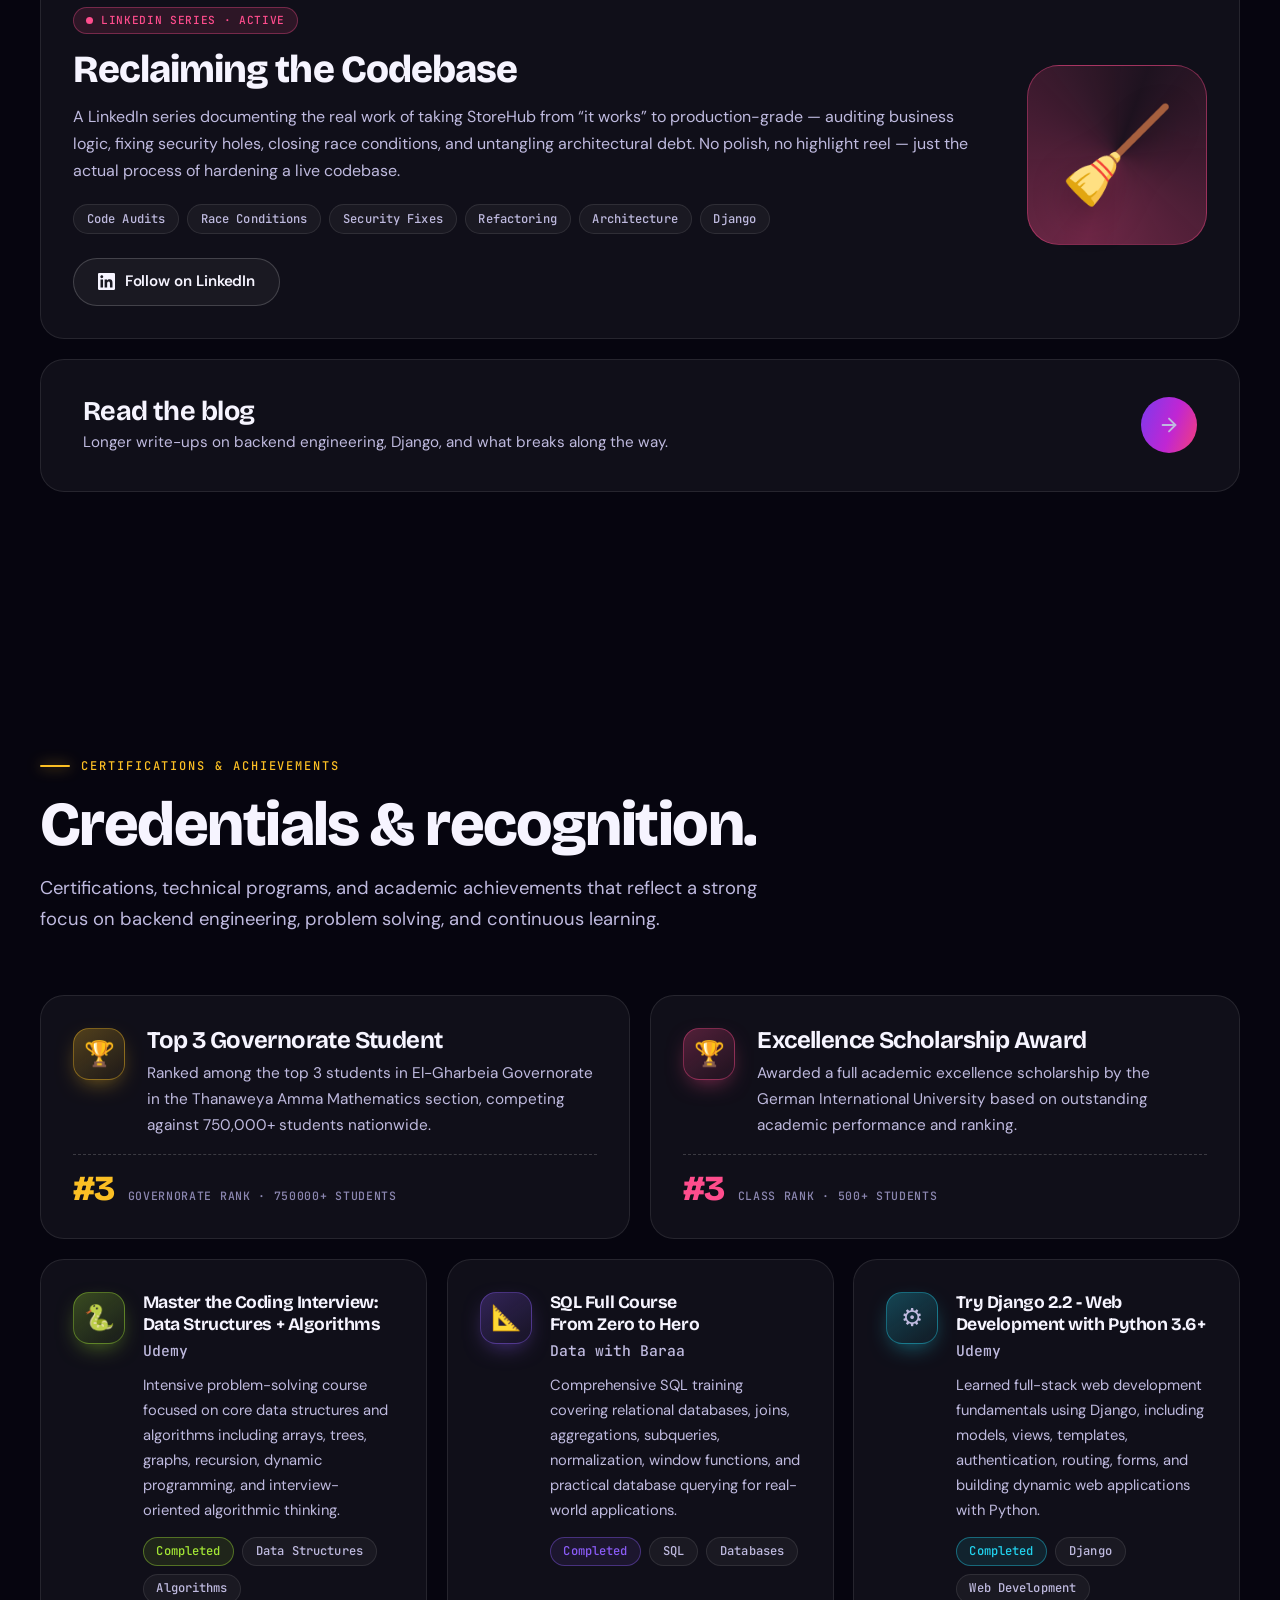
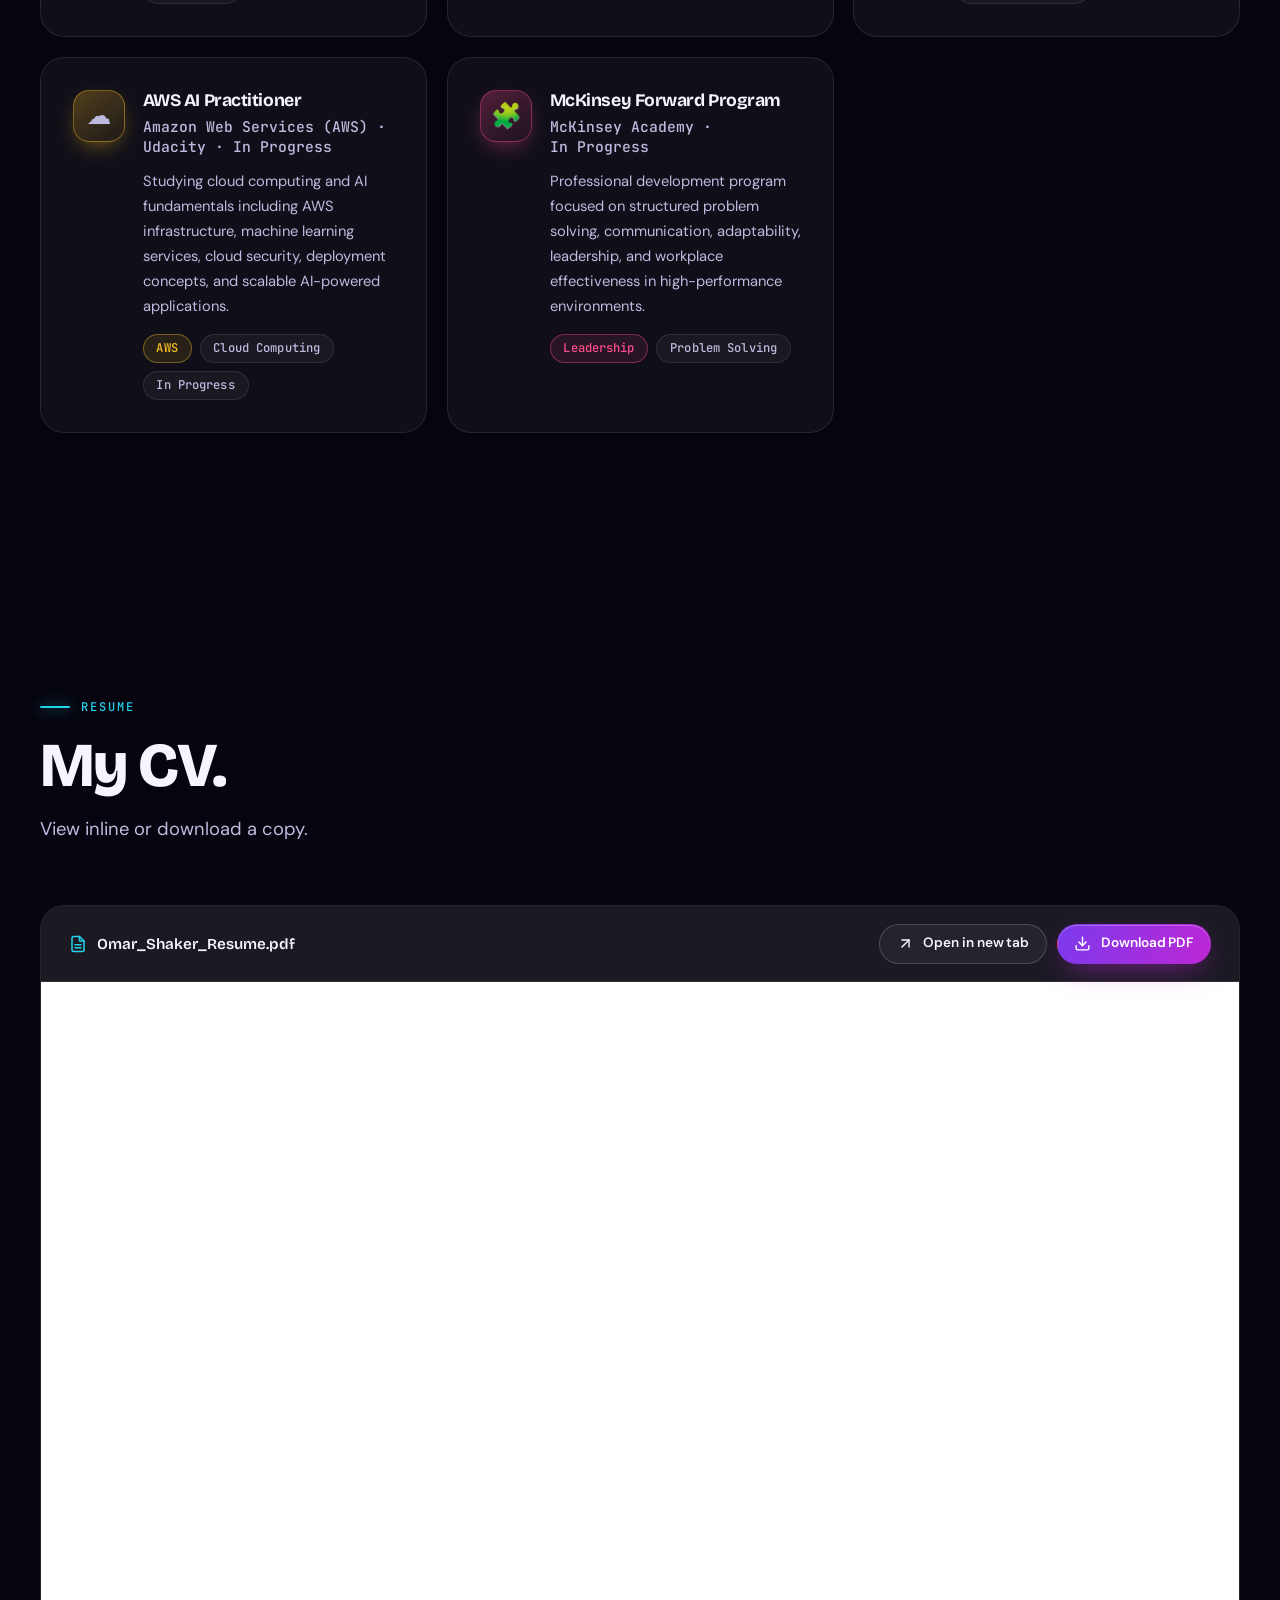
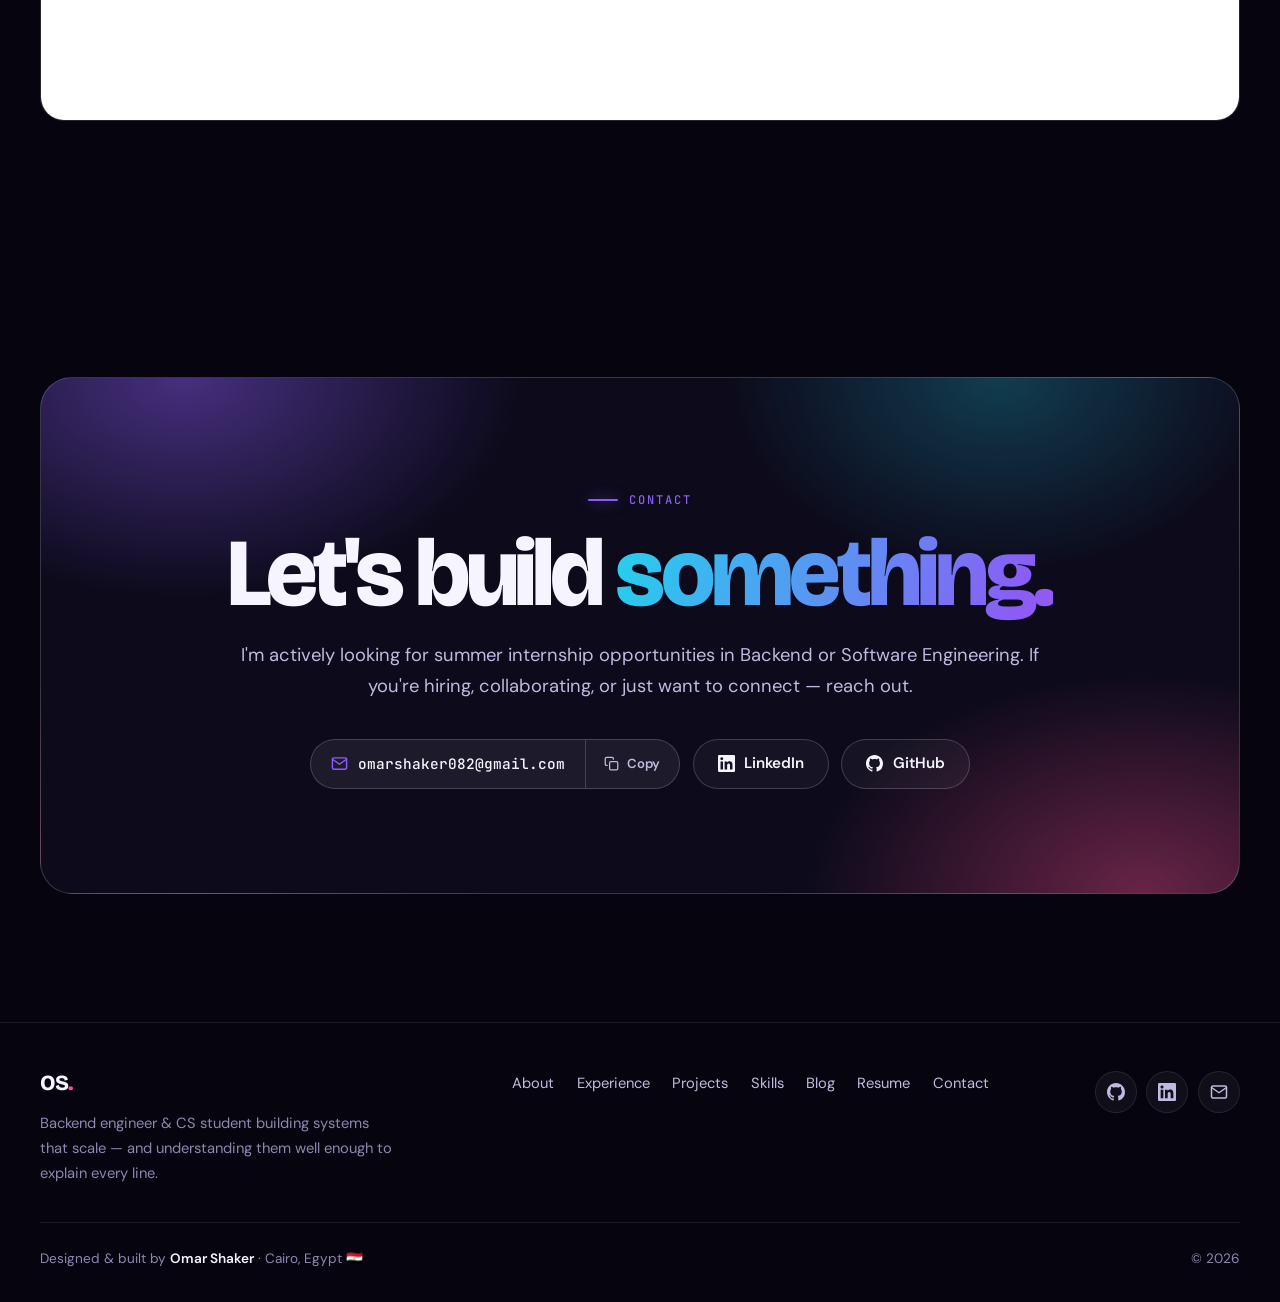
==== commit 2f3b0104: "Portofolio style updated" ====
--- a/index.html
+++ b/index.html
@@ -1,1881 +1,33 @@
 <!DOCTYPE html>
-<html lang="en">
+<html lang="en" class="no-js" data-theme="dark">
 <head>
-  <link rel="canonical" href="https://omar-shaker-elbana.github.io" />
-<meta property="og:image:width" content="1200" />
-<meta property="og:image:height" content="630" />
-<link rel="icon" href="images/icon.png" type="image/png" />
 <meta charset="UTF-8" />
-<meta name="viewport" content="width=device-width, initial-scale=1.0" />
+<meta name="viewport" content="width=device-width, initial-scale=1, viewport-fit=cover" />
+<title>Omar Shaker · Backend Engineer</title>
+<meta name="description" content="Omar Shaker — Backend Engineer and CS student at GIU Cairo. Building scalable systems with Python, Django, and REST APIs. Open to 2026 summer internships." />
 <meta name="robots" content="index, follow" />
-<meta name="theme-color" content="#05050d" />
-<meta name="description" content="Omar Shaker — Backend Engineer and CS student at GIU Cairo. Building scalable systems with Python, Django, and REST APIs. Open to 2026 summer internships." />
+<meta name="theme-color" content="#06050f" />
+<meta name="color-scheme" content="dark light" />
+<link rel="canonical" href="https://omar-shaker-elbana.github.io" />
+<meta property="og:site_name" content="Omar Shaker" />
 <meta property="og:title" content="Omar Shaker · Backend Engineer" />
 <meta property="og:description" content="CS student at GIU Cairo, ranked #3 in class. Building production-grade backends with Python, Django, and REST APIs. Open to 2026 summer internships." />
-<meta property="og:image" content="https://omar-shaker-elbana.github.io/images/omar.jpg" />
 <meta property="og:type" content="website" />
 <meta property="og:url" content="https://omar-shaker-elbana.github.io" />
+<meta property="og:image" content="https://omar-shaker-elbana.github.io/images/omar.jpg" />
+<meta property="og:image:width" content="797" />
+<meta property="og:image:height" content="1191" />
 <meta name="twitter:card" content="summary_large_image" />
 <meta name="twitter:title" content="Omar Shaker · Backend Engineer" />
-<meta name="twitter:description" content="CS student at GIU Cairo. Python, Django, REST APIs. Open to 2026 summer internships." />
+<meta name="twitter:description" content="CS student at GIU Cairo, ranked #3 in class. Building production-grade backends with Python, Django, and REST APIs. Open to 2026 summer internships." />
 <meta name="twitter:image" content="https://omar-shaker-elbana.github.io/images/omar.jpg" />
-<title>Omar Shaker · Backend Engineer</title>
+<link rel="icon" href="images/icon.png" type="image/png" />
 <link rel="preconnect" href="https://fonts.googleapis.com" />
 <link rel="preconnect" href="https://fonts.gstatic.com" crossorigin />
-<link href="https://fonts.googleapis.com/css2?family=Syne:wght@400;500;600;700;800&family=JetBrains+Mono:ital,wght@0,300;0,400;0,500;1,300&family=DM+Sans:ital,opsz,wght@0,9..40,300;0,9..40,400;0,9..40,500;1,9..40,300&display=swap" rel="stylesheet" />
-  <style>
-    
-    /* ─── VARIABLES ─── */
-    :root {
-      --bg-0: #05050d; --bg-1: #090915; --bg-2: #0e0e1c;
-      --bg-card: #111120; --bg-hover: #161628;
-      --border: rgba(100,255,210,0.08); --border-mid: rgba(100,255,210,0.15);
-      --mint: #64ffda; --mint-dim: rgba(100,255,210,0.12); --mint-glow: rgba(100,255,210,0.25);
-      --gold: #ffd166; --gold-dim: rgba(255,209,102,0.12); --coral: #ff6b6b;
-      --text-0: #f0f0fa; --text-1: #c8c8e0; --text-2: #7878a0; --text-3: #454568;
-      /* per-section accent colors — dark mode */
-      --acc-about: #64ffda; --acc-education: #ffd166; --acc-skills: #5ec8ff;
-      --acc-projects: #a78bfa; --acc-experience: #4ade80; --acc-content: #ff9f6b;
-      --acc-now: #8a9cff; --acc-certifications: #ffcb66; --acc-resume: #4fd1c5;
-      --acc-stats: #c084fc; --acc-contact: #64ffda;
-      --font-display: 'Syne', sans-serif; --font-mono: 'JetBrains Mono', monospace; --font-body: 'DM Sans', sans-serif;
-      --radius: 8px; --radius-lg: 16px;
-      --trans: 0.3s cubic-bezier(0.4,0,0.2,1); --trans-slow: 0.6s cubic-bezier(0.4,0,0.2,1);
-      --spring: cubic-bezier(0.34,1.56,0.64,1);
-      --expo: cubic-bezier(0.16,1,0.3,1);
-      --sec-about: #0a0e1c;
---sec-education: #140e08;
---sec-skills: #070b16;
---sec-projects: #0d0a1a;
---sec-experience: #081410;
---sec-content: #16110a;
---sec-now: #0a0a1c;
---sec-certifications: #140d05;
---sec-resume: #0a0f0c;
---sec-stats: #0e0a18;
---sec-contact: #06080f;
-    }
-
-    /* ─── RESET ─── */
-    *, *::before, *::after { box-sizing: border-box; margin: 0; padding: 0; }
-    html { scroll-behavior: smooth; font-size: 16px; }
-    body { background: var(--bg-0); color: var(--text-1); font-family: var(--font-body); line-height: 1.7; overflow-x: hidden; }
-    a { color: inherit; text-decoration: none; }
-    img { max-width: 100%; display: block; }
-    ::selection { background: var(--mint-dim); color: var(--mint); }
-    ::-webkit-scrollbar { width: 4px; }
-    ::-webkit-scrollbar-track { background: var(--bg-0); }
-    ::-webkit-scrollbar-thumb { background: var(--text-3); border-radius: 2px; }
-    ::-webkit-scrollbar-thumb:hover { background: var(--mint); }
-
-    /* ─── NOISE OVERLAY ─── */
-    body::before {
-      content: '';
-      position: fixed; inset: 0;
-      background-image: url("data:image/svg+xml,%3Csvg viewBox='0 0 256 256' xmlns='http://www.w3.org/2000/svg'%3E%3Cfilter id='noise'%3E%3CfeTurbulence type='fractalNoise' baseFrequency='0.9' numOctaves='4' stitchTiles='stitch'/%3E%3C/filter%3E%3Crect width='100%25' height='100%25' filter='url(%23noise)' opacity='0.04'/%3E%3C/svg%3E");
-      pointer-events: none; z-index: 0; opacity: 0.5;
-    }
-
-    /* ─── CUSTOM CURSOR ─── */
-    .cursor-glow {
-      position: fixed;
-      width: 300px; height: 300px;
-      border-radius: 50%;
-      background: radial-gradient(circle, rgba(100,255,210,0.04) 0%, transparent 70%);
-      pointer-events: none;
-      transform: translate(-50%, -50%);
-      z-index: 9999;
-      transition: transform 0.15s ease, opacity 0.3s ease;
-      will-change: transform;
-    }
-
-    /* ─── LAYOUT ─── */
-    .container { width: min(1160px, 100% - 4rem); margin-inline: auto; }
-    section { position: relative; z-index: 1; }
-
-    /* ─── HEADER ─── */
-    #header {
-      position: fixed; top: 0; left: 0; right: 0; z-index: 100;
-      padding: 0; transition: background var(--trans), box-shadow var(--trans);
-    }
-    #header.scrolled {
-      background: rgba(5,5,13,0.88);
-      backdrop-filter: blur(20px); -webkit-backdrop-filter: blur(20px);
-      box-shadow: 0 1px 0 var(--border);
-    }
-    nav { display: flex; align-items: center; justify-content: space-between; height: 68px; gap: 2rem; }
-    .nav-logo {
-      font-family: var(--font-display); font-weight: 700; font-size: 1.1rem;
-      letter-spacing: -0.02em; color: var(--text-0);
-      display: flex; align-items: center; gap: 0.5rem;
-      /* Logo entrance */
-      animation: navLogoIn 0.7s var(--expo) both;
-    }
-    .nav-logo span { color: var(--mint); }
-    .nav-links { display: flex; align-items: center; gap: 0.25rem; list-style: none; }
-    .nav-links li {
-      animation: navItemDrop 0.5s var(--expo) both;
-    }
-    .nav-links li:nth-child(1) { animation-delay: 0.05s; }
-    .nav-links li:nth-child(2) { animation-delay: 0.1s; }
-    .nav-links li:nth-child(3) { animation-delay: 0.15s; }
-    .nav-links li:nth-child(4) { animation-delay: 0.2s; }
-    .nav-links li:nth-child(5) { animation-delay: 0.25s; }
-    .nav-links li:nth-child(6) { animation-delay: 0.3s; }
-    .nav-links li:nth-child(7) { animation-delay: 0.35s; }
-    .nav-links li:nth-child(8) { animation-delay: 0.4s; }
-    .nav-links li:nth-child(9) { animation-delay: 0.45s; }
-    .nav-links a {
-      font-family: var(--font-mono); font-size: 0.78rem; color: var(--text-2);
-      padding: 0.45rem 0.85rem; border-radius: var(--radius);
-      transition: color var(--trans), background var(--trans);
-      letter-spacing: 0.02em; position: relative;
-    }
-    .nav-links a::after {
-      content: ''; position: absolute; bottom: 2px; left: 50%; right: 50%;
-      height: 1px; background: var(--mint);
-      transition: left 0.3s var(--expo), right 0.3s var(--expo);
-    }
-    .nav-links a:hover::after, .nav-links a.active::after { left: 10%; right: 10%; }
-    .nav-links a:hover, .nav-links a.active { color: var(--mint); background: var(--mint-dim); }
-    .nav-cta {
-      font-family: var(--font-mono); font-size: 0.78rem; color: var(--mint) !important;
-      border: 1px solid var(--mint) !important; padding: 0.45rem 1rem !important;
-      border-radius: var(--radius) !important; background: transparent !important;
-      transition: background var(--trans), color var(--trans) !important;
-    }
-    .nav-cta:hover { background: var(--mint) !important; color: var(--bg-0) !important; }
-    .hamburger { display: none; flex-direction: column; gap: 5px; cursor: pointer; padding: 4px; background: none; border: none; }
-    .hamburger span { display: block; width: 24px; height: 2px; background: var(--text-1); border-radius: 2px; transition: var(--trans); }
-    .hamburger.open span:nth-child(1) { transform: translateY(7px) rotate(45deg); }
-    .hamburger.open span:nth-child(2) { opacity: 0; transform: scaleX(0); }
-    .hamburger.open span:nth-child(3) { transform: translateY(-7px) rotate(-45deg); }
-
-    /* ─── MOBILE NAV ─── */
-    .mobile-menu {
-      display: flex; position: fixed; inset: 0;
-      background: rgba(5,5,13,0.97); backdrop-filter: blur(20px);
-      z-index: 99; flex-direction: column; align-items: center;
-      gap: 2rem; opacity: 0; pointer-events: none; transform: translateY(-12px);
-      transition: opacity 0.35s var(--expo), transform 0.35s var(--expo);
-      overflow-y: auto; justify-content: flex-start; padding-top: 5rem;
-    }
-    .mobile-menu.open { opacity: 1; pointer-events: auto; transform: translateY(0); }
-    .mobile-menu a { font-family: var(--font-display); font-size: 1.8rem; font-weight: 600; color: var(--text-1); transition: color var(--trans); }
-    .mobile-menu a:hover { color: var(--mint); }
-
-    /* ─── AURORA / HERO BG ─── */
-    .hero-aurora { position: absolute; inset: 0; overflow: hidden; pointer-events: none; }
-    .aurora-orb {
-      position: absolute; border-radius: 50%;
-      filter: blur(90px); mix-blend-mode: screen;
-      animation: auroraFloat var(--dur, 10s) ease-in-out infinite alternate;
-    }
-    .aurora-1 { width: 600px; height: 500px; background: rgba(100,255,210,0.045); top: -80px; left: 5%; --dur: 9s; }
-    .aurora-2 { width: 450px; height: 400px; background: rgba(255,209,102,0.03); top: 30%; right: 0%; --dur: 12s; animation-delay: -4s; }
-    .aurora-3 { width: 700px; height: 300px; background: rgba(100,255,210,0.02); bottom: 0; left: 25%; --dur: 14s; animation-delay: -7s; }
-
-    /* ─── HERO ─── */
-    #hero { min-height: 100vh; display: flex; align-items: center; padding: 8rem 0 6rem; position: relative; overflow: hidden; }
-    .hero-grid-bg {
-      position: absolute; inset: 0;
-      background-image: linear-gradient(rgba(100,255,210,0.03) 1px, transparent 1px), linear-gradient(90deg, rgba(100,255,210,0.03) 1px, transparent 1px);
-      background-size: 60px 60px;
-      mask-image: radial-gradient(ellipse 80% 80% at 50% 50%, black 30%, transparent 100%);
-      animation: gridShift 20s linear infinite;
-    }
-    .hero-glow {
-      position: absolute; top: 20%; left: 50%; transform: translateX(-50%);
-      width: 700px; height: 400px;
-      background: radial-gradient(ellipse, rgba(100,255,210,0.06) 0%, transparent 70%);
-      pointer-events: none;
-      animation: glowPulse 4s ease-in-out infinite alternate;
-    }
-    .hero-content { position: relative; max-width: 780px; }
-    .hero-tag {
-      display: inline-flex; align-items: center; gap: 0.5rem;
-      font-family: var(--font-mono); font-size: 0.78rem; color: var(--mint);
-      background: var(--mint-dim); border: 1px solid var(--border-mid);
-      padding: 0.35rem 0.85rem; border-radius: 100px; margin-bottom: 2rem;
-      letter-spacing: 0.05em;
-      animation: slideInLeft 0.8s var(--expo) 0.1s both;
-    }
-    .hero-tag::before { content: ''; width: 6px; height: 6px; border-radius: 50%; background: var(--mint); animation: pulse 2s ease infinite; }
-    .hero-name {
-      font-family: var(--font-display); font-weight: 800;
-      font-size: clamp(3rem, 8vw, 5.5rem); line-height: 1;
-      letter-spacing: -0.04em; color: var(--text-0); margin-bottom: 0.75rem;
-      perspective: 600px;
-    }
-    .hero-name .accent { color: var(--mint); }
-    /* char-split will animate chars; pre-animate state hidden via JS */
-    .char-split {
-      display: inline-block;
-      animation: charFlip 0.65s var(--expo) both;
-      transform-origin: bottom center;
-    }
-    .hero-title-line {
-      display: flex; align-items: center; gap: 1rem; margin-bottom: 1.75rem;
-      animation: slideInLeft 0.8s var(--expo) 0.45s both;
-    }
-    .hero-title { font-family: var(--font-display); font-size: clamp(1.2rem, 3vw, 1.7rem); font-weight: 500; color: var(--text-2); letter-spacing: -0.02em; }
-    .typewriter { color: var(--gold); font-weight: 600; border-right: 2px solid var(--gold); animation: blink 0.9s step-end infinite; white-space: nowrap; overflow: hidden; }
-    .hero-bio {
-      font-size: 1.05rem; color: var(--text-2); max-width: 560px; line-height: 1.75; margin-bottom: 2.5rem;
-      animation: blurIn 0.9s ease 0.6s both;
-    }
-    .hero-bio strong { color: var(--text-1); font-weight: 500; }
-    .hero-actions { display: flex; flex-wrap: wrap; gap: 1rem; margin-bottom: 3.5rem; animation: riseOvershoot 0.7s var(--spring) 0.75s both; }
-    .hero-stats { display: flex; flex-wrap: wrap; gap: 2.5rem; animation: popBounce 0.8s var(--spring) 0.9s both; }
-    .stat-item {}
-    .stat-num { font-family: var(--font-display); font-size: 1.8rem; font-weight: 700; color: var(--text-0); line-height: 1; }
-    .stat-num span { color: var(--mint); }
-    .stat-label { font-family: var(--font-mono); font-size: 0.72rem; color: var(--text-3); letter-spacing: 0.08em; margin-top: 0.25rem; text-transform: uppercase; }
-
-    /* ─── BUTTONS ─── */
-    .btn {
-      display: inline-flex; align-items: center; gap: 0.5rem;
-      font-family: var(--font-mono); font-size: 0.85rem; font-weight: 500;
-      padding: 0.8rem 1.6rem; border-radius: var(--radius);
-      transition: var(--trans); cursor: pointer; border: none; letter-spacing: 0.02em;
-      position: relative; overflow: hidden;
-    }
-    .btn::after {
-      content: ''; position: absolute; inset: 0;
-      background: linear-gradient(135deg, rgba(255,255,255,0.1), transparent);
-      opacity: 0; transition: opacity 0.3s;
-    }
-    .btn:hover::after { opacity: 1; }
-    .btn-primary { background: var(--mint); color: var(--bg-0); }
-    .btn-primary:hover { background: #7fffdf; transform: translateY(-2px); box-shadow: 0 8px 32px rgba(100,255,210,0.3); }
-    .btn-outline { background: transparent; color: var(--text-1); border: 1px solid var(--border-mid); }
-    .btn-outline:hover { border-color: var(--mint); color: var(--mint); background: var(--mint-dim); transform: translateY(-2px); }
-
-    /* ─── SCROLL PROGRESS ─── */
-    #scroll-progress {
-      position: fixed; top: 0; left: 0; height: 2px; width: 0%;
-      background: linear-gradient(90deg, var(--mint), rgba(100,255,210,0.5));
-      z-index: 200; transition: width 0.08s linear;
-      box-shadow: 0 0 8px var(--mint-glow);
-    }
-
-    /* ─── SECTION COMMON ─── */
-    section.pad { padding: 7rem 0; }
-    .section-label {
-      font-family: var(--font-mono); font-size: 0.72rem; letter-spacing: 0.14em;
-      text-transform: uppercase; color: var(--mint); margin-bottom: 0.75rem;
-      display: flex; align-items: center; gap: 0.75rem;
-    }
-    .section-label::before { content: ''; display: block; width: 24px; height: 1px; background: var(--mint); }
-    .section-title {
-      font-family: var(--font-display); font-size: clamp(2rem, 4vw, 2.75rem);
-      font-weight: 700; color: var(--text-0); letter-spacing: -0.03em;
-      line-height: 1.15; margin-bottom: 1rem;
-      overflow: hidden; /* for word-split children */
-    }
-    .title-word { display: inline-block; overflow: hidden; vertical-align: bottom; padding-bottom: 0.06em; margin-right: 0.3em; }
-    .title-word-inner { display: inline-block; transform: translateY(110%); }
-    .section-title.words-visible .title-word-inner { transform: translateY(0); transition: transform 0.75s var(--expo); }
-    .section-sub { font-size: 1rem; color: var(--text-2); max-width: 520px; line-height: 1.7; margin-bottom: 3.5rem; }
-
-    /* ─── REVEAL SYSTEM — varied per data-anim attr ─── */
-    .reveal {
-      animation-name: var(--anim, animFadeUp);
-      animation-duration: var(--dur, 0.7s);
-      animation-timing-function: var(--ease, var(--expo));
-      animation-delay: var(--delay, 0s);
-      animation-fill-mode: both;
-      animation-play-state: paused;
-    }
-    .reveal.visible { animation-play-state: running; }
-
-    /* delay helpers */
-    .reveal-delay-1 { --delay: 0.1s; }
-    .reveal-delay-2 { --delay: 0.2s; }
-    .reveal-delay-3 { --delay: 0.3s; }
-    .reveal-delay-4 { --delay: 0.4s; }
-
-    /* ─── ABOUT ─── */
-    #about {
-  background:
-    radial-gradient(ellipse 800px 450px at 108% -10%, color-mix(in srgb, var(--acc-about) 16%, transparent), transparent 60%),
-    repeating-linear-gradient(115deg, color-mix(in srgb, var(--acc-about) 7%, transparent) 0px, color-mix(in srgb, var(--acc-about) 7%, transparent) 1px, transparent 1px, transparent 70px),
-    var(--sec-about);
-}
-    .about-grid { display: grid; grid-template-columns: 1fr 1fr; gap: 5rem; align-items: start; }
-    .about-text p { color: var(--text-2); margin-bottom: 1.25rem; font-size: 1rem; line-height: 1.8; }
-    .about-text p strong { color: var(--text-1); font-weight: 500; }
-    .about-text p .highlight { color: var(--mint); font-family: var(--font-mono); font-size: 0.9em; }
-    .about-sidebar { display: flex; flex-direction: column; gap: 1.25rem; }
-    .info-card {
-      background: var(--bg-card); border: 1px solid var(--border);
-      border-radius: var(--radius-lg); padding: 1.4rem 1.6rem;
-      transition: border-color var(--trans), background var(--trans), transform 0.4s var(--spring);
-    }
-    .info-card:hover { border-color: var(--border-mid); background: var(--bg-hover); transform: translateX(-4px); }
-    .info-card-title { font-family: var(--font-mono); font-size: 0.7rem; letter-spacing: 0.1em; text-transform: uppercase; color: var(--text-3); margin-bottom: 0.6rem; }
-    .info-card-value { font-family: var(--font-display); font-size: 1rem; font-weight: 600; color: var(--text-0); }
-    .info-card-value span { color: var(--mint); }
-    .badge-row { display: flex; flex-wrap: wrap; gap: 0.5rem; margin-top: 0.5rem; }
-    .badge { font-family: var(--font-mono); font-size: 0.72rem; padding: 0.25rem 0.6rem; border-radius: 4px; background: var(--mint-dim); color: var(--mint); border: 1px solid var(--border-mid); letter-spacing: 0.03em; }
-    .badge.gold { background: var(--gold-dim); color: var(--gold); border-color: rgba(255,209,102,0.2); }
-
-    /* ─── SKILLS ─── */
-    #skills { position: relative; background: var(--sec-skills); overflow: hidden; }
-#skills::before {
-  content: '';
-  position: absolute; inset: 0; z-index: -1;
-  background-image:
-    linear-gradient(color-mix(in srgb, var(--acc-skills) 12%, transparent) 1px, transparent 1px),
-    linear-gradient(90deg, color-mix(in srgb, var(--acc-skills) 12%, transparent) 1px, transparent 1px);
-  background-size: 42px 42px;
-  mask-image: radial-gradient(ellipse 90% 70% at 50% 50%, black 25%, transparent 95%);
-  pointer-events: none;
-}
-    .skills-grid { display: grid; grid-template-columns: repeat(auto-fit, minmax(280px, 1fr)); gap: 1.5rem; }
-    .skill-group {
-      background: var(--bg-card); border: 1px solid var(--border);
-      border-radius: var(--radius-lg); padding: 1.75rem;
-      transition: border-color 0.3s, box-shadow 0.3s;
-      transform-style: preserve-3d; will-change: transform;
-      --anim: animFlipY; --dur: 0.9s;
-    }
-    .skill-group:hover { border-color: var(--border-mid); box-shadow: 0 16px 48px rgba(0,0,0,0.3); }
-    .skill-group-title { font-family: var(--font-display); font-size: 0.95rem; font-weight: 700; color: var(--text-0); margin-bottom: 1.25rem; display: flex; align-items: center; gap: 0.6rem; }
-    .skill-group-icon { width: 32px; height: 32px; border-radius: 8px; background: var(--mint-dim); display: flex; align-items: center; justify-content: center; font-size: 1rem; }
-    .skill-list { display: flex; flex-direction: column; gap: 0.9rem; }
-    .skill-item-header { display: flex; justify-content: space-between; align-items: center; margin-bottom: 0.45rem; }
-    .skill-name { font-family: var(--font-mono); font-size: 0.8rem; color: var(--text-1); }
-    .skill-level { font-family: var(--font-mono); font-size: 0.68rem; color: var(--text-3); }
-    .skill-bar { height: 3px; background: var(--bg-2); border-radius: 2px; overflow: hidden; position: relative; }
-    .skill-fill {
-      height: 100%;
-      background: linear-gradient(90deg, var(--mint), rgba(100,255,210,0.5));
-      border-radius: 2px; width: 0%;
-      transition: width 1.1s cubic-bezier(0.34, 1.56, 0.64, 1); /* elastic spring */
-      position: relative; overflow: hidden;
-    }
-    .skill-fill.gold-fill { background: linear-gradient(90deg, var(--gold), rgba(255,209,102,0.5)); }
-    .skill-fill.animate { width: var(--skill-width, 0%); }
-    /* shimmer sweep after fill */
-    .skill-fill.animate::after {
-      content: '';
-      position: absolute; inset: 0;
-      background: linear-gradient(90deg, transparent 0%, rgba(255,255,255,0.35) 50%, transparent 100%);
-      background-size: 200% 100%;
-      animation: shimmerSweep 0.8s var(--expo) 1.2s both;
-    }
-
-    /* ─── PROJECTS ─── */
-    #projects {
-  background:
-    repeating-linear-gradient(135deg, color-mix(in srgb, var(--acc-projects) 10%, transparent) 0px, color-mix(in srgb, var(--acc-projects) 10%, transparent) 2px, transparent 2px, transparent 24px),
-    var(--sec-projects);
-  padding: 0;
-}
-    .project-featured {
-      background: var(--bg-card); border: 1px solid var(--border);
-      border-radius: var(--radius-lg); padding: 2.5rem;
-      display: grid; grid-template-columns: 1fr 220px; gap: 3rem; align-items: start;
-      margin-bottom: 1.5rem;
-      position: relative;
-      transition: border-color 0.4s, box-shadow 0.4s;
-      transform-style: preserve-3d; will-change: transform;
-      --anim: animBlurIn; --dur: 0.9s;
-    }
-    .project-featured::before {
-      content: ''; position: absolute; top: 0; left: 0; right: 0; height: 2px;
-      background: linear-gradient(90deg, var(--mint), rgba(100,255,210,0.3), transparent);
-    }
-    /* animated gradient border on hover */
-    .project-featured::after {
-      content: ''; position: absolute; inset: -1px; border-radius: var(--radius-lg);
-      background: linear-gradient(var(--border-angle, 135deg), var(--mint), transparent, var(--gold), transparent);
-      z-index: -1; opacity: 0;
-      transition: opacity 0.4s;
-    }
-    .project-featured:hover::after { opacity: 0.15; animation: borderSpin 3s linear infinite; }
-    .project-featured:hover { border-color: var(--border-mid); box-shadow: 0 24px 64px rgba(0,0,0,0.45); }
-
-    .projects-secondary { display: grid; grid-template-columns: repeat(2, 1fr); gap: 1.5rem; margin-bottom: 1.5rem; }
-    .projects-solo { display: grid; grid-template-columns: 1fr; }
-
-    .project-card {
-      background: var(--bg-card); border: 1px solid var(--border);
-      border-radius: var(--radius-lg); padding: 2rem;
-      display: flex; flex-direction: column;
-      transition: border-color 0.4s, box-shadow 0.4s;
-      position: relative;
-      transform-style: preserve-3d; will-change: transform;
-      --anim: animPopBounce; --dur: 0.65s;
-    }
-    .project-card::before {
-      content: ''; position: absolute; top: 0; left: 0; right: 0; height: 2px;
-      background: linear-gradient(90deg, transparent, var(--mint), transparent);
-      opacity: 0; transition: opacity var(--trans);
-    }
-    .project-card:hover { border-color: var(--border-mid); box-shadow: 0 20px 60px rgba(0,0,0,0.4); }
-    .project-card:hover::before { opacity: 1; }
-    .project-card.solo { flex-direction: row; gap: 2rem; align-items: start; }
-    .project-card.solo .project-main { flex: 1; }
-    .project-card.solo .project-side { display: flex; flex-direction: column; gap: 1rem; min-width: 160px; }
-
-    .project-header { margin-bottom: 1rem; }
-    .project-icon { width: 44px; height: 44px; border-radius: 10px; background: var(--mint-dim); border: 1px solid var(--border-mid); display: flex; align-items: center; justify-content: center; font-size: 1.3rem; margin-bottom: 1.25rem; }
-    .project-icon.gold-bg { background: var(--gold-dim); border-color: rgba(255,209,102,0.2); }
-    .project-icon.coral-bg { background: rgba(255,107,107,0.1); border-color: rgba(255,107,107,0.2); }
-    .project-title { font-family: var(--font-display); font-size: 1.2rem; font-weight: 700; color: var(--text-0); letter-spacing: -0.02em; margin-bottom: 0.25rem; }
-    .project-title-lg { font-family: var(--font-display); font-size: 1.5rem; font-weight: 700; color: var(--text-0); letter-spacing: -0.03em; margin-bottom: 0.25rem; }
-    .project-status { font-family: var(--font-mono); font-size: 0.68rem; color: var(--gold); letter-spacing: 0.05em; text-transform: uppercase; }
-    .project-status.done { color: var(--mint); }
-    .project-desc { font-size: 0.92rem; color: var(--text-2); line-height: 1.7; flex: 1; margin-bottom: 1.5rem; }
-    .project-highlights { list-style: none; margin-bottom: 1.5rem; }
-    .project-highlights li { font-family: var(--font-mono); font-size: 0.78rem; color: var(--text-2); padding: 0.3rem 0; display: flex; align-items: flex-start; gap: 0.6rem; }
-    .project-highlights li::before { content: '›'; color: var(--mint); flex-shrink: 0; margin-top: 1px; }
-    .project-tech { display: flex; flex-wrap: wrap; gap: 0.45rem; margin-bottom: 1.5rem; }
-    .tech-tag {
-      font-family: var(--font-mono); font-size: 0.68rem; padding: 0.2rem 0.55rem;
-      border-radius: 4px; background: var(--bg-2); color: var(--text-2); border: 1px solid var(--border);
-      transition: color var(--trans), border-color var(--trans), transform 0.2s var(--spring);
-    }
-    .project-card:hover .tech-tag, .project-featured:hover .tech-tag { color: var(--text-1); border-color: var(--border-mid); }
-    /* stagger tech-tag hover lift */
-    .project-card:hover .tech-tag:nth-child(1) { transform: translateY(-2px); transition-delay: 0.02s; }
-    .project-card:hover .tech-tag:nth-child(2) { transform: translateY(-2px); transition-delay: 0.04s; }
-    .project-card:hover .tech-tag:nth-child(3) { transform: translateY(-2px); transition-delay: 0.06s; }
-    .project-card:hover .tech-tag:nth-child(4) { transform: translateY(-2px); transition-delay: 0.08s; }
-    .project-card:hover .tech-tag:nth-child(5) { transform: translateY(-2px); transition-delay: 0.1s; }
-
-    .project-footer { display: flex; gap: 0.75rem; margin-top: auto; justify-content: space-between; align-items: center; width: 100%; }
-    .project-featured > div:first-child { display: flex; flex-direction: column; min-width: 0; }
-    .project-featured > div:first-child .project-footer { justify-content: space-between; width: 100%; box-sizing: border-box; }
-    .project-link { font-family: var(--font-mono); font-size: 0.78rem; color: var(--text-2); display: flex; align-items: center; gap: 0.35rem; transition: color var(--trans); }
-    .project-link:hover { color: var(--mint); }
-    .project-link svg { width: 14px; height: 14px; }
-    .project-metric { background: var(--bg-2); border: 1px solid var(--border); border-radius: var(--radius); padding: 1rem 1.25rem; transition: border-color var(--trans); }
-    .project-metric:hover { border-color: var(--border-mid); }
-    .project-metric-value { font-family: var(--font-display); font-size: 1.6rem; font-weight: 700; color: var(--mint); line-height: 1; margin-bottom: 0.3rem; }
-    .project-metric-label { font-family: var(--font-mono); font-size: 0.68rem; color: var(--text-3); text-transform: uppercase; letter-spacing: 0.08em; }
-
-    /* ─── EXPERIENCE ─── */
-    #experience { position: relative; background: var(--sec-experience); }
-#experience::before {
-  content: '';
-  position: absolute; inset: 0; z-index: -1;
-  background-image: repeating-linear-gradient(180deg, color-mix(in srgb, var(--acc-experience) 14%, transparent) 0, color-mix(in srgb, var(--acc-experience) 14%, transparent) 1px, transparent 1px, transparent 54px);
-  mask-image: linear-gradient(180deg, transparent, black 12%, black 88%, transparent);
-  pointer-events: none;
-}
-    .timeline { position: relative; padding-left: 2.5rem; }
-    .timeline::before {
-      content: ''; position: absolute; left: 0.75rem; top: 0; bottom: 0;
-      width: 1px; background: linear-gradient(to bottom, var(--mint), transparent);
-      transform: scaleY(0); transform-origin: top;
-      transition: transform 1.8s cubic-bezier(0.4, 0, 0.2, 1);
-    }
-    .timeline.line-visible::before { transform: scaleY(1); }
-    .timeline-item {
-      position: relative; padding-bottom: 3rem;
-      opacity: 0; animation-fill-mode: both; animation-play-state: paused;
-      animation-duration: 0.8s; animation-timing-function: var(--expo);
-    }
-    .timeline-item:nth-child(odd) { animation-name: slideInFromLeft; }
-    .timeline-item:nth-child(even) { animation-name: slideInFromRight; }
-    .timeline-item.tl-visible { animation-play-state: running; }
-    .timeline-item:last-child { padding-bottom: 0; }
-    .timeline-dot {
-      position: absolute; left: -2rem; top: 0.35rem;
-      width: 10px; height: 10px; border-radius: 50%;
-      background: var(--mint); border: 2px solid var(--bg-0);
-      box-shadow: 0 0 0 3px var(--mint-dim);
-      transform: scale(0);
-      transition: transform 0.5s var(--spring);
-    }
-    .timeline-item.tl-visible .timeline-dot { transform: scale(1); }
-    .timeline-date { font-family: var(--font-mono); font-size: 0.72rem; color: var(--mint); letter-spacing: 0.08em; text-transform: uppercase; margin-bottom: 0.5rem; }
-    .timeline-title { font-family: var(--font-display); font-size: 1.15rem; font-weight: 700; color: var(--text-0); letter-spacing: -0.02em; margin-bottom: 0.2rem; }
-    .timeline-org { font-family: var(--font-mono); font-size: 0.82rem; color: var(--gold); margin-bottom: 0.9rem; }
-    .timeline-desc { font-size: 0.92rem; color: var(--text-2); line-height: 1.75; max-width: 600px; }
-    .timeline-desc li { list-style: none; padding: 0.2rem 0; display: flex; gap: 0.6rem; }
-    .timeline-desc li::before { content: '—'; color: var(--text-3); flex-shrink: 0; }
-
-    /* ─── CERTIFICATIONS ─── */
-    #certifications { position: relative; background: var(--sec-certifications); }
-#certifications::before {
-  content: '';
-  position: absolute; inset: 0; z-index: -1;
-  background-image: radial-gradient(circle, color-mix(in srgb, var(--acc-certifications) 22%, transparent) 1.5px, transparent 1.5px);
-  background-size: 28px 28px;
-  mask-image: radial-gradient(ellipse 85% 75% at 50% 50%, black 20%, transparent 95%);
-  pointer-events: none;
-}
-    .certs-grid { display: grid; grid-template-columns: repeat(auto-fit, minmax(300px, 1fr)); gap: 1.25rem; }
-    .cert-card {
-      background: var(--bg-card); border: 1px solid var(--border);
-      border-radius: var(--radius-lg); padding: 1.6rem;
-      display: flex; gap: 1.25rem; align-items: flex-start;
-      transition: border-color 0.4s, box-shadow 0.4s;
-      position: relative; overflow: hidden;
-      transform-style: preserve-3d; will-change: transform;
-      --anim: animPopBounce; --dur: 0.65s;
-    }
-    .cert-card::after {
-      content: ''; position: absolute; bottom: 0; left: 0; right: 0;
-      height: 1px; background: linear-gradient(90deg, transparent, var(--mint-dim), transparent);
-      opacity: 0; transition: opacity var(--trans);
-    }
-    .cert-card:hover { border-color: var(--border-mid); box-shadow: 0 12px 40px rgba(0,0,0,0.3); }
-    .cert-card:hover::after { opacity: 1; }
-    .cert-icon { width: 42px; height: 42px; border-radius: 10px; display: flex; align-items: center; justify-content: center; font-size: 1.2rem; flex-shrink: 0; background: var(--mint-dim); border: 1px solid var(--border-mid); }
-    .cert-icon.gold-bg { background: var(--gold-dim); border-color: rgba(255,209,102,0.2); }
-    .cert-icon.coral-bg { background: rgba(255,107,107,0.1); border-color: rgba(255,107,107,0.2); }
-    .cert-icon.purple-bg { background: rgba(138,99,255,0.1); border-color: rgba(138,99,255,0.2); }
-    .cert-body { flex: 1; min-width: 0; }
-    .cert-title { font-family: var(--font-display); font-size: 0.98rem; font-weight: 700; color: var(--text-0); letter-spacing: -0.01em; margin-bottom: 0.2rem; line-height: 1.3; }
-    .cert-issuer { font-family: var(--font-mono); font-size: 0.72rem; color: var(--gold); margin-bottom: 0.5rem; letter-spacing: 0.02em; }
-    .cert-desc { font-size: 0.85rem; color: var(--text-2); line-height: 1.6; }
-    .cert-badge-row { display: flex; flex-wrap: wrap; gap: 0.4rem; margin-top: 0.65rem; }
-    .cert-badge { font-family: var(--font-mono); font-size: 0.65rem; padding: 0.18rem 0.5rem; border-radius: 4px; background: var(--bg-2); color: var(--text-2); border: 1px solid var(--border); }
-    .cert-badge.mint { background: var(--mint-dim); color: var(--mint); border-color: var(--border-mid); }
-    .cert-badge.gold { background: var(--gold-dim); color: var(--gold); border-color: rgba(255,209,102,0.2); }
-
-    /* achievement strip */
-    .achievement-strip {
-      background: linear-gradient(135deg, rgba(100,255,210,0.05), rgba(255,209,102,0.03));
-      border: 1px solid var(--border-mid); border-radius: var(--radius-lg);
-      padding: 2rem 2.5rem; display: flex; align-items: center; gap: 2rem;
-      margin-bottom: 2rem; flex-wrap: wrap;
-      transition: transform 0.4s var(--spring), border-color 0.3s;
-      --anim: animSlideLeft; --dur: 0.8s;
-    }
-    .achievement-strip:hover { transform: translateX(6px); border-color: rgba(100,255,210,0.25); }
-    .achievement-strip-icon { font-size: 2.5rem; flex-shrink: 0; }
-    .achievement-strip-title { font-family: var(--font-display); font-size: 1.25rem; font-weight: 700; color: var(--text-0); letter-spacing: -0.02em; margin-bottom: 0.3rem; }
-    .achievement-strip-desc { font-size: 0.92rem; color: var(--text-2); line-height: 1.6; }
-    .achievement-strip-meta { margin-left: auto; text-align: right; flex-shrink: 0; }
-    .achievement-strip-meta-value { font-family: var(--font-display); font-size: 2rem; font-weight: 700; color: var(--gold); line-height: 1; }
-    .achievement-strip-meta-label { font-family: var(--font-mono); font-size: 0.68rem; color: var(--text-3); text-transform: uppercase; letter-spacing: 0.08em; margin-top: 0.25rem; }
-
-    /* ─── STATS ─── */
-    /* ─── STATS ─── */
-    #stats { position: relative; background: var(--sec-stats); }
-#stats::before {
-  content: '';
-  position: absolute; inset: 0; z-index: -1;
-  background-image: repeating-linear-gradient(90deg, color-mix(in srgb, var(--acc-stats) 14%, transparent) 0, color-mix(in srgb, var(--acc-stats) 14%, transparent) 1px, transparent 1px, transparent 60px);
-  mask-image: linear-gradient(180deg, transparent, black 15%, black 85%, transparent);
-  pointer-events: none;
-}
-    .stats-row {
-      display: grid;
-      grid-template-columns: repeat(5, 1fr);
-      gap: 1.25rem;
-      margin-bottom: 2.5rem;
-    }
-    .stat-card {
-      background: var(--bg-card);
-      border: 1px solid var(--border);
-      border-radius: var(--radius-lg);
-      padding: 1.75rem 1.5rem;
-      text-align: center;
-      transition: border-color 0.4s, transform 0.4s var(--spring);
-    }
-    .stat-card:hover { border-color: var(--border-mid); transform: translateY(-6px) scale(1.02); }
-    @media (max-width: 900px) {
-      .stats-row { grid-template-columns: repeat(3, 1fr); }
-    }
-
-    .stat-card:hover { border-color: var(--border-mid); transform: translateY(-6px) scale(1.02); }
-    .stat-card-num { font-family: var(--font-display); font-size: 2.5rem; font-weight: 700; line-height: 1; margin-bottom: 0.5rem; }
-    .stat-card-num.mint { color: var(--mint); }
-    .stat-card-num.gold { color: var(--gold); }
-    .stat-card-label { font-family: var(--font-mono); font-size: 0.72rem; color: var(--text-3); text-transform: uppercase; letter-spacing: 0.08em; }
-    .github-card { background: var(--bg-card); border: 1px solid var(--border); border-radius: var(--radius-lg); padding: 2.5rem; text-align: center; }
-    .github-card p { color: var(--text-2); font-size: 0.95rem; margin-bottom: 1.5rem; max-width: 480px; margin-left: auto; margin-right: auto; line-height: 1.7; }
-
-    /* ─── CONTENT SERIES ─── */
-    #content {
-  background:
-    radial-gradient(circle at 15% 30%, color-mix(in srgb, var(--acc-content) 20%, transparent), transparent 45%),
-    radial-gradient(circle at 85% 70%, color-mix(in srgb, var(--acc-content) 12%, transparent), transparent 45%),
-    var(--sec-content);
-}
-    .content-card {
-      background: var(--bg-card); border: 1px solid var(--border);
-      border-radius: var(--radius-lg); padding: 2.5rem;
-      display: grid; grid-template-columns: 1fr auto; gap: 2rem; align-items: center;
-      transition: border-color var(--trans);
-      --anim: animBlurIn; --dur: 0.9s;
-    }
-    .content-card:hover { border-color: var(--border-mid); }
-    .content-card-title { font-family: var(--font-display); font-size: 1.4rem; font-weight: 700; color: var(--text-0); letter-spacing: -0.02em; margin-bottom: 0.5rem; }
-    .content-card-desc { font-size: 0.95rem; color: var(--text-2); line-height: 1.7; max-width: 560px; }
-    .content-card-visual { width: 100px; height: 100px; border-radius: 50%; background: linear-gradient(135deg, var(--mint-dim), var(--bg-2)); border: 1px solid var(--border-mid); display: flex; align-items: center; justify-content: center; font-size: 2.5rem; flex-shrink: 0; animation: floatY 3s ease-in-out infinite; }
-
-    /* ─── PROJECT DROPDOWN ─── */
-    .project-dropdown { max-height: 0; overflow: hidden; transition: max-height 0.5s cubic-bezier(0.4,0,0.2,1), opacity 0.4s ease; opacity: 0; }
-    .project-dropdown.open { max-height: 1000px; opacity: 1; }
-    .project-dropdown-inner { border-top: 1px solid var(--border); margin-top: 1.5rem; padding-top: 1.5rem; display: flex; flex-direction: column; gap: 1rem; }
-    .project-dropdown-label { font-family: var(--font-mono); font-size: 0.72rem; letter-spacing: 0.1em; text-transform: uppercase; color: var(--text-3); margin-bottom: 0.25rem; }
-    .project-dropdown-images { display: grid; grid-template-columns: repeat(auto-fit, minmax(220px, 1fr)); gap: 0.75rem; }
-    .project-dropdown-images img { width: 100%; border-radius: var(--radius); border: 1px solid var(--border); object-fit: cover; transition: border-color var(--trans), transform 0.4s var(--spring); }
-    .project-dropdown-images img:hover { border-color: var(--border-mid); transform: scale(1.02); }
-    .project-toggle-btn {
-      display: inline-flex; align-items: center; gap: 0.5rem;
-      font-family: var(--font-mono); font-size: 0.78rem; font-weight: 500;
-      color: var(--bg-0); background: var(--mint); border: none;
-      border-radius: var(--radius); padding: 0.6rem 1.2rem;
-      cursor: pointer; transition: background var(--trans), transform var(--trans), box-shadow var(--trans);
-      letter-spacing: 0.03em;
-    }
-    .project-toggle-btn:hover { background: #7fffdf; transform: translateY(-1px); box-shadow: 0 4px 16px rgba(100,255,210,0.3); }
-    .project-toggle-btn.open { background: var(--mint-dim); color: var(--mint); border: 1px solid var(--border-mid); }
-    .project-toggle-btn svg { width: 12px; height: 12px; transition: transform 0.35s ease; flex-shrink: 0; }
-    .project-toggle-btn.open svg { transform: rotate(180deg); }
-
-    /* ─── NOW ─── */
-    #now { position: relative; background: var(--sec-now); overflow: hidden; }
-#now::before {
-  content: '';
-  position: absolute; z-index: -1;
-  width: 560px; height: 560px; top: -220px; right: -160px; border-radius: 50%;
-  background: radial-gradient(circle, color-mix(in srgb, var(--acc-now) 22%, transparent), transparent 70%);
-  animation: glowPulse 5s ease-in-out infinite alternate;
-  pointer-events: none;
-}
-    .now-card {
-      background: var(--bg-card); border: 1px solid var(--border-mid);
-      border-radius: var(--radius-lg); padding: 2.5rem; position: relative;
-      --anim: animBlurIn; --dur: 1s;
-    }
-    .now-status-bar { display: flex; align-items: center; gap: 0.6rem; margin-bottom: 2rem; }
-    .now-status-dot { width: 8px; height: 8px; border-radius: 50%; background: var(--mint); box-shadow: 0 0 0 3px var(--mint-dim); animation: pulse 2s ease infinite; flex-shrink: 0; }
-    .now-status-text { font-family: var(--font-mono); font-size: 0.72rem; letter-spacing: 0.1em; text-transform: uppercase; color: var(--mint); }
-    .now-grid { display: grid; grid-template-columns: 1fr 1fr; gap: 3rem; margin-bottom: 2rem; }
-    .now-project-label { font-family: var(--font-mono); font-size: 0.68rem; letter-spacing: 0.1em; text-transform: uppercase; color: var(--text-3); margin-bottom: 0.5rem; }
-    .now-project-name { font-family: var(--font-display); font-size: 2rem; font-weight: 800; color: var(--text-0); letter-spacing: -0.04em; line-height: 1; margin-bottom: 0.4rem; }
-    .now-project-type { font-family: var(--font-mono); font-size: 0.75rem; color: var(--mint); margin-bottom: 1.25rem; letter-spacing: 0.02em; }
-    .now-project-summary { font-size: 0.92rem; color: var(--text-2); line-height: 1.75; margin-bottom: 1.5rem; max-width: 420px; }
-    .now-github-link { display: inline-flex; align-items: center; gap: 0.4rem; font-family: var(--font-mono); font-size: 0.75rem; color: var(--text-2); border: 1px solid var(--border); padding: 0.45rem 0.9rem; border-radius: var(--radius); transition: color var(--trans), border-color var(--trans), background var(--trans); }
-    .now-github-link:hover { color: var(--mint); border-color: var(--mint); background: var(--mint-dim); }
-    .now-progress-block { display: flex; flex-direction: column; gap: 1rem; margin-bottom: 1.75rem; }
-    .now-progress-title { font-family: var(--font-mono); font-size: 0.68rem; letter-spacing: 0.1em; text-transform: uppercase; color: var(--text-3); margin-bottom: 0.25rem; }
-    .now-progress-item { display: flex; flex-direction: column; gap: 0.4rem; }
-    .now-progress-header { display: flex; justify-content: space-between; align-items: center; }
-    .now-progress-label { font-family: var(--font-mono); font-size: 0.75rem; color: var(--text-1); }
-    .now-progress-pct { font-family: var(--font-mono); font-size: 0.68rem; color: var(--mint); }
-    .now-progress-bar { height: 4px; background: var(--bg-2); border-radius: 4px; overflow: hidden; }
-    .now-progress-fill {
-      height: 100%; width: 0%;
-      background: linear-gradient(90deg, var(--mint), rgba(100,255,210,0.4));
-      border-radius: 4px;
-      transition: width 1.3s cubic-bezier(0.34, 1.56, 0.64, 1);
-    }
-    .now-progress-fill.animate { width: var(--p, 0%); }
-    .now-stack-pills { display: flex; flex-wrap: wrap; gap: 0.5rem; margin-top: 0.5rem; }
-    .now-pill { font-family: var(--font-mono); font-size: 0.68rem; padding: 0.25rem 0.65rem; border-radius: 100px; background: var(--mint-dim); color: var(--mint); border: 1px solid var(--border-mid); letter-spacing: 0.03em; transition: transform 0.3s var(--spring), box-shadow 0.3s; }
-    .now-pill:hover { transform: translateY(-2px); box-shadow: 0 4px 12px var(--mint-glow); }
-
-#resume { position: relative; background: var(--sec-resume); }
-#resume::before {
-  content: '';
-  position: absolute; inset: 0; z-index: -1;
-  background-image: repeating-linear-gradient(0deg, color-mix(in srgb, var(--acc-resume) 12%, transparent) 0, color-mix(in srgb, var(--acc-resume) 12%, transparent) 1px, transparent 1px, transparent 30px);
-  pointer-events: none;
-}
-
-#stats { position: relative; background: var(--sec-stats); }
-#stats::before {
-  content: '';
-  position: absolute; inset: 0; z-index: -1;
-  background-image: repeating-linear-gradient(90deg, rgba(138,99,255,0.1) 0, rgba(138,99,255,0.1) 1px, transparent 1px, transparent 60px);
-  mask-image: linear-gradient(180deg, transparent, black 15%, black 85%, transparent);
-  pointer-events: none;
-}
-
-#contact { position: relative; background: var(--sec-contact); overflow: hidden; }
-#contact::before {
-  content: '';
-  position: absolute; z-index: -1;
-  width: 800px; height: 400px; top: 50%; left: 50%; transform: translate(-50%, -50%);
-  background: radial-gradient(ellipse, color-mix(in srgb, var(--acc-contact) 18%, transparent), transparent 70%);
-  pointer-events: none;
-}
-
-    /* ─── CONTACT ─── */
-    #contact { background: var(--sec-contact); }
-    .contact-wrapper { max-width: 680px; margin: 0 auto; text-align: center; }
-    .contact-wrapper .section-label { justify-content: center; }
-    .contact-wrapper .section-label::before { display: none; }
-    .contact-wrapper .section-title { margin-bottom: 1rem; }
-    .contact-wrapper .section-sub { margin-left: auto; margin-right: auto; text-align: center; }
-    .contact-links { display: flex; justify-content: center; flex-wrap: nowrap; gap: 1rem; margin-top: 2.5rem; }
-    .contact-link {
-      display: flex; align-items: center; gap: 0.6rem;
-      font-family: var(--font-mono); font-size: 0.85rem; color: var(--text-2);
-      background: var(--bg-card); border: 1px solid var(--border);
-      padding: 0.85rem 1.5rem; border-radius: var(--radius);
-      transition: color var(--trans), border-color var(--trans), background var(--trans), transform 0.4s var(--spring), box-shadow var(--trans);
-    }
-    .contact-link:hover { color: var(--mint); border-color: var(--mint); background: var(--mint-dim); transform: translateY(-4px); box-shadow: 0 8px 24px var(--mint-glow); }
-    .contact-link svg { width: 16px; height: 16px; flex-shrink: 0; }
-    .copy-email-btn { display: inline-flex; align-items: center; gap: 0.5rem; font-family: var(--font-mono); font-size: 0.85rem; color: var(--text-2); background: var(--bg-card); border: 1px solid var(--border); padding: 0.85rem 1.5rem; border-radius: var(--radius); cursor: pointer; transition: var(--trans); }
-    .copy-email-btn:hover { color: var(--mint); border-color: var(--mint); background: var(--mint-dim); transform: translateY(-2px); }
-    .copy-email-btn.copied { color: var(--mint); border-color: var(--mint); background: var(--mint-dim); }
-
-    .email-contact-card { padding: 0 !important; overflow: hidden; gap: 0 !important; }
-    .email-contact-card:hover { transform: none; }
-    .email-mailto { display: flex; align-items: center; gap: 0.6rem; padding: 0.85rem 1.25rem; color: var(--text-2); flex: 1; font-family: var(--font-mono); font-size: 0.85rem; transition: color var(--trans), background var(--trans); white-space: nowrap; }
-    .email-mailto:hover { color: var(--mint); background: var(--mint-dim); }
-    .email-divider { width: 1px; align-self: stretch; background: var(--border); flex-shrink: 0; }
-    .email-contact-card .copy-email-btn { border: none; border-radius: 0; background: transparent; padding: 0.85rem 1rem; flex-shrink: 0; }
-    .email-contact-card .copy-email-btn:hover, .email-contact-card .copy-email-btn.copied { border-radius: 0; transform: none; }
-
-    /* ─── PROJECT LAYOUT FIXES ─── */
-    .project-featured { grid-template-columns: 1fr 220px; grid-template-rows: auto auto; }
-    .project-featured .project-dropdown { grid-column: 1 / -1; }
-
-    /* ─── LIGHT THEME ─── */
-    [data-theme="light"] { --bg-0: #f4f5fb; --bg-1: #eceef8; --bg-2: #e2e5f5; --bg-card: #ffffff; --bg-hover: #f0f2fc; --border: rgba(40,50,120,0.1); --border-mid: rgba(40,50,120,0.22); --mint: #00b894; --mint-dim: rgba(0,184,148,0.1); --mint-glow: rgba(0,184,148,0.2); --gold: #e09a00; --gold-dim: rgba(224,154,0,0.1); --coral: #e05252; --text-0: #09091e; --text-1: #1c1c40; --text-2: #4a4a78; --text-3: #9090b8;
-    /* per-section accent colors — light mode (deeper/more saturated for contrast on white) */
-    --acc-about: #00b894; --acc-education: #cf8b00; --acc-skills: #0086c3;
-    --acc-projects: #7c5cff; --acc-experience: #1f9d55; --acc-content: #d9682f;
-    --acc-now: #4a5ce0; --acc-certifications: #c98a00; --acc-resume: #0d9c8f;
-    --acc-stats: #9333ea; --acc-contact: #00b894;
-    --sec-about: #e2f7f0;
---sec-education: #fbeed3;
---sec-skills: #e1f0fb;
---sec-projects: #eee7fc;
---sec-experience: #e2f6e8;
---sec-content: #fbe6d7;
---sec-now: #e6e8fc;
---sec-certifications: #fbecd0;
---sec-resume: #dff5f1;
---sec-stats: #f1e5fc;
---sec-contact: #dceefb; }
-    [data-theme="light"] body { background: var(--bg-0); }
-    [data-theme="light"] #header.scrolled { background: rgba(244,245,251,0.92); box-shadow: 0 1px 0 var(--border); }
-    [data-theme="light"] .mobile-menu { background: rgba(244,245,251,0.98); }
-    [data-theme="light"] body::before { opacity: 0.25; }
-    [data-theme="light"] .timeline-dot { border-color: var(--bg-0); }
-
-    /* ─── THEME TOGGLE ─── */
-    .theme-toggle { display: flex; align-items: center; justify-content: center; width: 36px; height: 36px; border-radius: var(--radius); background: var(--bg-card); border: 1px solid var(--border); cursor: pointer; transition: border-color var(--trans), background var(--trans), transform var(--trans); flex-shrink: 0; }
-    .theme-toggle:hover { border-color: var(--mint); background: var(--mint-dim); transform: rotate(20deg) scale(1.1); }
-    .theme-toggle svg { width: 16px; height: 16px; color: var(--text-2); transition: color var(--trans); }
-    .theme-toggle:hover svg { color: var(--mint); }
-    .theme-toggle .icon-moon { display: block; }
-    .theme-toggle .icon-sun { display: none; }
-    [data-theme="light"] .theme-toggle .icon-moon { display: none; }
-    [data-theme="light"] .theme-toggle .icon-sun { display: block; }
-
-    /* ─── LAZY IMAGES ─── */
-    .lazy-img { opacity: 0; transform: translateY(12px) scale(0.98); transition: opacity 0.6s ease, transform 0.6s var(--spring); }
-    .lazy-img.img-loaded { opacity: 1; transform: translateY(0) scale(1); }
-    .img-wrap { position: relative; background: var(--bg-2); border-radius: var(--radius); overflow: hidden; }
-    .img-wrap::before { content: ''; position: absolute; inset: 0; background: linear-gradient(90deg, transparent 0%, rgba(100,255,210,0.06) 50%, transparent 100%); background-size: 200% 100%; animation: shimmer 1.8s ease infinite; opacity: 1; transition: opacity 0.4s ease; }
-    .img-wrap.img-loaded::before { opacity: 0; }
-
-    /* ─── HERO PHOTO ─── */
-    .hero-layout { display: flex; align-items: center; gap: 3rem; width: 100%; }
-    .hero-photo-wrap { flex-shrink: 0; width: 300px; height: 400px; margin-left: auto; position: relative; animation: blurIn 1s ease 0.25s both; }
-    .hero-photo { width: 100%; height: 100%; object-fit: cover; object-position: top center; border-radius: 16px; display: block; -webkit-mask-image: linear-gradient(to bottom, black 90%, transparent 100%), linear-gradient(to top, black 90%, transparent 100%), linear-gradient(to right, black 90%, transparent 100%), linear-gradient(to left, black 90%, transparent 100%); -webkit-mask-composite: destination-in; mask-image: linear-gradient(to bottom, black 90%, transparent 100%), linear-gradient(to top, black 90%, transparent 100%), linear-gradient(to right, black 90%, transparent 100%), linear-gradient(to left, black 90%, transparent 100%); mask-composite: intersect; }
-    .hero-photo-wrap::after { content: ''; position: absolute; inset: -1px; border-radius: 16px; background: linear-gradient(135deg, rgba(100,255,210,0.08), transparent 50%, rgba(255,209,102,0.04)); pointer-events: none; }
-
-    /* ─── FOOTER ─── */
-    footer { padding: 2.5rem 0; border-top: 1px solid var(--border); text-align: center; animation: riseOvershoot 0.6s var(--spring) both; }
-    footer p { font-family: var(--font-mono); font-size: 0.75rem; color: var(--text-3); letter-spacing: 0.04em; }
-    footer p span { color: var(--mint); }
-    .divider { height: 1px; background: linear-gradient(90deg, transparent, var(--border), transparent); }
-
-    /* ═══════════════════════════════════════════════════════════
-       ANIMATION KEYFRAMES — COMPREHENSIVE LIBRARY
-    ═══════════════════════════════════════════════════════════ */
-
-    /* — Standard fade up (default) — */
-    @keyframes animFadeUp {
-      from { opacity: 0; transform: translateY(28px); }
-      to   { opacity: 1; transform: translateY(0); }
-    }
-
-    /* — Slide in from left — */
-    @keyframes animSlideLeft {
-      from { opacity: 0; transform: translateX(-55px); }
-      to   { opacity: 1; transform: translateX(0); }
-    }
-    @keyframes slideInFromLeft {
-      from { opacity: 0; transform: translateX(-40px); }
-      to   { opacity: 1; transform: translateX(0); }
-    }
-
-    /* — Slide in from right — */
-    @keyframes animSlideRight {
-      from { opacity: 0; transform: translateX(55px); }
-      to   { opacity: 1; transform: translateX(0); }
-    }
-    @keyframes slideInFromRight {
-      from { opacity: 0; transform: translateX(40px); }
-      to   { opacity: 1; transform: translateX(0); }
-    }
-
-    /* — Pop with spring bounce — */
-    @keyframes animPopBounce {
-      0%   { opacity: 0; transform: scale(0.65) rotate(-3deg); }
-      60%  { opacity: 1; transform: scale(1.06) rotate(0.5deg); }
-      80%  { transform: scale(0.97) rotate(0); }
-      100% { opacity: 1; transform: scale(1) rotate(0); }
-    }
-    @keyframes popBounce {
-      0%   { opacity: 0; transform: scale(0.7) translateY(20px); }
-      65%  { opacity: 1; transform: scale(1.05) translateY(-5px); }
-      100% { opacity: 1; transform: scale(1) translateY(0); }
-    }
-
-    /* — Blur dissolve — */
-    @keyframes animBlurIn {
-      from { opacity: 0; filter: blur(18px); transform: scale(1.03); }
-      to   { opacity: 1; filter: blur(0); transform: scale(1); }
-    }
-    @keyframes blurIn {
-      from { opacity: 0; filter: blur(16px); transform: scale(1.02); }
-      to   { opacity: 1; filter: blur(0); transform: scale(1); }
-    }
-
-    /* — 3D flip on Y axis — */
-    @keyframes animFlipY {
-      from { opacity: 0; transform: perspective(900px) rotateY(-22deg) translateZ(-30px); }
-      to   { opacity: 1; transform: perspective(900px) rotateY(0) translateZ(0); }
-    }
-
-    /* — Scale in — */
-    @keyframes animScaleIn {
-      0%   { opacity: 0; transform: scale(0.8); }
-      70%  { transform: scale(1.04); }
-      100% { opacity: 1; transform: scale(1); }
-    }
-
-    /* — Rise with overshoot — */
-    @keyframes animRise {
-      0%   { opacity: 0; transform: translateY(50px) scale(0.95); }
-      60%  { opacity: 1; transform: translateY(-8px) scale(1.01); }
-      100% { opacity: 1; transform: translateY(0) scale(1); }
-    }
-    @keyframes riseOvershoot {
-      0%   { opacity: 0; transform: translateY(45px); }
-      60%  { transform: translateY(-6px); }
-      100% { opacity: 1; transform: translateY(0); }
-    }
-
-    /* — Hero entry animations — */
-    @keyframes slideInLeft {
-      from { opacity: 0; transform: translateX(-40px); }
-      to   { opacity: 1; transform: translateX(0); }
-    }
-    @keyframes riseOvershootHero {
-      0%   { opacity: 0; transform: translateY(40px) scale(0.95); }
-      65%  { transform: translateY(-5px) scale(1.01); }
-      100% { opacity: 1; transform: translateY(0) scale(1); }
-    }
-
-    /* — Character flip (hero name) — */
-    @keyframes charFlip {
-      from { opacity: 0; transform: rotateX(85deg) translateY(0.4em) scaleX(0.9); }
-      to   { opacity: 1; transform: rotateX(0) translateY(0) scaleX(1); }
-    }
-
-    /* — Nav items drop in — */
-    @keyframes navLogoIn {
-      from { opacity: 0; transform: translateX(-20px); }
-      to   { opacity: 1; transform: translateX(0); }
-    }
-    @keyframes navItemDrop {
-      from { opacity: 0; transform: translateY(-14px); }
-      to   { opacity: 1; transform: translateY(0); }
-    }
-
-    /* — Pulsing dot — */
-    @keyframes pulse {
-      0%, 100% { opacity: 1; transform: scale(1); }
-      50%       { opacity: 0.5; transform: scale(0.8); }
-    }
-
-    /* — Glow pulse on hero — */
-    @keyframes glowPulse {
-      from { opacity: 0.8; transform: translateX(-50%) scale(1); }
-      to   { opacity: 1; transform: translateX(-50%) scale(1.1); }
-    }
-
-    /* — Blink cursor — */
-    @keyframes blink {
-      0%, 100% { border-color: var(--gold); }
-      50%       { border-color: transparent; }
-    }
-
-    /* — Aurora floating orbs — */
-    @keyframes auroraFloat {
-      from { transform: translate(0, 0) scale(1) rotate(0deg); }
-      to   { transform: translate(40px, -60px) scale(1.12) rotate(5deg); }
-    }
-
-    /* — Animated grid shift (subtle) — */
-    @keyframes gridShift {
-      from { background-position: 0 0; }
-      to   { background-position: 60px 60px; }
-    }
-
-    /* — Shimmer sweep on skill bars — */
-    @keyframes shimmerSweep {
-      from { background-position: -200% 0; }
-      to   { background-position: 200% 0; }
-    }
-
-    /* — Image shimmer loading — */
-    @keyframes shimmer {
-      0%   { background-position: -200% 0; }
-      100% { background-position:  200% 0; }
-    }
-
-    /* — Float Y (content visual) — */
-    @keyframes floatY {
-      0%, 100% { transform: translateY(0); }
-      50%       { transform: translateY(-10px); }
-    }
-
-    /* — Border rotation — */
-    @keyframes borderSpin {
-      from { --border-angle: 0deg; }
-      to   { --border-angle: 360deg; }
-    }
-    @property --border-angle {
-      syntax: '<angle>';
-      initial-value: 135deg;
-      inherits: false;
-    }
-
-    /* ─── RESPONSIVE ─── */
-    @media (max-width: 900px) {
-      .project-featured { grid-template-columns: 1fr; }
-      .project-featured .project-metrics-col { display: grid; grid-template-columns: repeat(3, 1fr); }
-      .projects-secondary { grid-template-columns: 1fr; }
-      .project-card.solo { flex-direction: column; }
-      .project-card.solo .project-side { flex-direction: row; flex-wrap: wrap; min-width: unset; }
-      .about-grid { grid-template-columns: 1fr; gap: 3rem; }
-      .achievement-strip { flex-direction: column; align-items: flex-start; }
-      .achievement-strip-meta { margin-left: 0; text-align: left; }
-    }
-    @media (max-width: 720px) {
-      .nav-links { display: none; }
-      .hamburger { display: flex; }
-      .hero-stats { gap: 1.5rem; }
-      .content-card { grid-template-columns: 1fr; }
-      .content-card-visual { display: none; }
-      .certs-grid { grid-template-columns: 1fr; }
-    }
-    @media (max-width: 480px) {
-      .container { width: calc(100% - 2.5rem); }
-      .hero-actions { flex-direction: column; }
-      .btn { justify-content: center; }
-      .contact-links { flex-wrap: wrap; }
-    }
-    @media (max-width: 900px) { .hero-photo-wrap { width: 220px; height: 300px; } }
-    @media (max-width: 720px) {
-  /* Keep row layout — photo sits beside the name at the top */
-  .hero-layout {
-  flex-direction: column;
-  align-items: flex-start;
-  gap: 0;
-}
-.hero-content {
-  width: 100%;
-  min-width: 0;
-}
-.hero-photo-wrap {
-  display: none;
-}
-  .now-grid { grid-template-columns: 1fr; gap: 2rem; }
-}
-
-@media (max-width: 480px) { .now-also-items { flex-direction: column; } }
-    @media (prefers-reduced-motion: reduce) { *, *::before, *::after { animation-duration: 0.01ms !important; transition-duration: 0.01ms !important; } }
-  
-    /* ─── HORIZONTAL PROJECTS SCROLL ─── */
-#projects {
-  background:
-    repeating-linear-gradient(135deg, color-mix(in srgb, var(--acc-projects) 10%, transparent) 0px, color-mix(in srgb, var(--acc-projects) 10%, transparent) 2px, transparent 2px, transparent 24px),
-    var(--sec-projects);
-  padding: 0;
-}
-.projects-section-head { padding: 7rem 0 3.5rem; }
-
-.projects-sticky-outer {
-  height: calc(100vh * 4.8);
-  background: var(--bg-1);
-  position: relative;
-}
-.projects-sticky-inner {
-  position: sticky;
-  top: 0;
-  height: 100vh;
-  overflow: hidden;
-  display: flex;
-  align-items: center;
-  background: var(--bg-1);
-}
-.projects-track {
-  display: flex;
-  align-items: center;
-  gap: 2rem;
-  padding-left: max(3rem, calc((100vw - 1160px) / 2 + 2rem));
-  padding-right: max(3rem, calc((100vw - 1160px) / 2 + 2rem));
-  will-change: transform;
-  user-select: none;
-}
-
-/* ─── Individual slide card ─── */
-.proj-slide {
-  flex-shrink: 0;
-  width: min(640px, 80vw);
-  height: min(68vh, 570px);
-  background: var(--bg-card);
-  border: 1px solid var(--border);
-  border-radius: var(--radius-lg);
-  padding: 2rem 2.5rem;
-  display: flex;
-  flex-direction: column;
-  position: relative;
-  overflow: hidden;
-  opacity: 0.45;
-  transform: scale(0.93) translateY(16px);
-  transition: opacity 0.7s var(--expo), transform 0.7s var(--expo),
-              border-color 0.4s, box-shadow 0.4s;
-}
-.proj-slide.in-view {
-  opacity: 1;
-  transform: scale(1) translateY(0);
-}
-.proj-slide:hover {
-  border-color: var(--border-mid);
-  box-shadow: 0 24px 64px rgba(0,0,0,0.45);
-}
-.proj-slide::before {
-  content: '';
-  position: absolute;
-  top: 0; left: 0; right: 0;
-  height: 2px;
-  background: var(--slide-accent,
-    linear-gradient(90deg, var(--mint), rgba(100,255,210,0.3), transparent));
-}
-.proj-slide-num {
-  position: absolute;
-  bottom: -1.5rem; right: 1.5rem;
-  font-family: var(--font-display);
-  font-size: 9rem;
-  font-weight: 800;
-  color: rgba(100,255,210,0.035);
-  line-height: 1;
-  pointer-events: none;
-  letter-spacing: -0.06em;
-}
-.proj-slide-head {
-  display: flex;
-  align-items: flex-start;
-  justify-content: space-between;
-  margin-bottom: 1rem;
-  flex-shrink: 0;
-}
-.proj-slide-icon {
-  width: 44px; height: 44px;
-  border-radius: 10px;
-  background: var(--mint-dim);
-  border: 1px solid var(--border-mid);
-  display: flex; align-items: center; justify-content: center;
-  font-size: 1.3rem;
-  transition: transform 0.4s var(--spring);
-}
-.proj-slide:hover .proj-slide-icon { transform: rotate(-8deg) scale(1.1); }
-.proj-slide-icon.gold   { background: var(--gold-dim); border-color: rgba(255,209,102,0.2); }
-.proj-slide-icon.coral  { background: rgba(255,107,107,0.1); border-color: rgba(255,107,107,0.2); }
-.proj-slide-icon.purple { background: rgba(138,99,255,0.1);  border-color: rgba(138,99,255,0.2); }
-
-.proj-slide-status {
-  font-family: var(--font-mono); font-size: 0.67rem;
-  letter-spacing: 0.05em; text-transform: uppercase;
-  padding: 0.22rem 0.6rem; border-radius: 100px;
-  color: var(--gold); background: var(--gold-dim);
-  border: 1px solid rgba(255,209,102,0.2);
-}
-.proj-slide-status.done {
-  color: var(--mint); background: var(--mint-dim);
-  border-color: var(--border-mid);
-}
-.proj-slide-title {
-  font-family: var(--font-display);
-  font-size: clamp(1.4rem, 2.5vw, 1.85rem);
-  font-weight: 800; color: var(--text-0);
-  letter-spacing: -0.04em; line-height: 1.1;
-  margin-bottom: 0.65rem; flex-shrink: 0;
-}
-.proj-slide-desc {
-  font-size: 0.875rem; color: var(--text-2); line-height: 1.7;
-  display: -webkit-box;
-  -webkit-line-clamp: 3;
-  -webkit-box-orient: vertical;
-  overflow: hidden;
-  margin-bottom: 0.85rem; flex-shrink: 0;
-}
-.proj-slide-bullets {
-  list-style: none;
-  margin-bottom: 0.85rem;
-  flex: 1; overflow: hidden;
-}
-.proj-slide-bullets li {
-  font-family: var(--font-mono); font-size: 0.72rem;
-  color: var(--text-2); padding: 0.17rem 0;
-  display: flex; align-items: flex-start; gap: 0.5rem;
-  white-space: nowrap; overflow: hidden; text-overflow: ellipsis;
-}
-.proj-slide-bullets li::before { content: '›'; color: var(--mint); flex-shrink: 0; }
-.proj-slide-tech {
-  display: flex; flex-wrap: wrap; gap: 0.4rem;
-  margin-bottom: 0.85rem; flex-shrink: 0;
-}
-.proj-slide-footer {
-  display: flex; align-items: center;
-  justify-content: space-between; flex-shrink: 0;
-  padding-top: 0.85rem; border-top: 1px solid var(--border);
-  margin-top: auto;
-}
-.proj-slide-metrics { display: flex; gap: 1.5rem; }
-.proj-slide-metric-val {
-  font-family: var(--font-display);
-  font-size: 1.3rem; font-weight: 700;
-  color: var(--mint); line-height: 1;
-}
-.proj-slide-metric-lbl {
-  font-family: var(--font-mono); font-size: 0.58rem;
-  color: var(--text-3); text-transform: uppercase;
-  letter-spacing: 0.08em; margin-top: 0.15rem;
-}
-
-/* ─── HUD: dots, hint, counter ─── */
-.horiz-progress-bar {
-  position: absolute;
-  bottom: 1.75rem; left: 50%;
-  transform: translateX(-50%);
-  display: flex; flex-direction: column;
-  align-items: center; gap: 0.5rem; z-index: 10;
-}
-.horiz-dots { display: flex; gap: 0.5rem; }
-.horiz-dot {
-  height: 6px; width: 6px; border-radius: 3px;
-  background: var(--text-3);
-  transition: background 0.35s, width 0.35s var(--spring);
-}
-.horiz-dot.active { background: var(--mint); width: 22px; }
-.horiz-scroll-hint {
-  position: absolute;
-  bottom: 2rem; right: 2.5rem;
-  display: flex; align-items: center; gap: 0.5rem;
-  font-family: var(--font-mono); font-size: 0.65rem;
-  color: var(--text-3); letter-spacing: 0.1em; text-transform: uppercase;
-  opacity: 1; transition: opacity 0.5s;
-}
-.horiz-scroll-hint.hidden { opacity: 0; pointer-events: none; }
-.horiz-arrow { animation: arrowBounce 1.6s ease-in-out infinite; }
-@keyframes arrowBounce {
-  0%, 100% { transform: translateX(0); }
-  50%       { transform: translateX(5px); }
-}
-.horiz-counter {
-  position: absolute;
-  top: 50%; right: 2rem; transform: translateY(-50%);
-  font-family: var(--font-mono); font-size: 0.72rem;
-  color: var(--text-3); letter-spacing: 0.05em;
-  writing-mode: vertical-rl; transition: color 0.3s;
-}
-.horiz-counter span { color: var(--mint); font-weight: 700; }
-
-  /* ─── HORIZONTAL PROJECTS SCROLL ─── */
-#projects {
-  background:
-    repeating-linear-gradient(135deg, rgba(100,255,210,0.07) 0px, rgba(100,255,210,0.07) 2px, transparent 2px, transparent 24px),
-    var(--sec-projects);
-  padding: 0;
-}
-.projects-section-head { padding: 7rem 0 3.5rem; }
-
-.projects-sticky-outer {
-  height: calc(100vh * 4.8);
-  background: var(--bg-1);
-  position: relative;
-}
-.projects-sticky-inner {
-  position: sticky;
-  top: 0;
-  height: 100vh;
-  overflow: hidden;
-  display: flex;
-  align-items: center;
-  background: var(--bg-1);
-}
-.projects-track {
-  display: flex;
-  align-items: center;
-  gap: 2rem;
-  padding-left: max(3rem, calc((100vw - 1160px) / 2 + 2rem));
-  padding-right: max(3rem, calc((100vw - 1160px) / 2 + 2rem));
-  will-change: transform;
-  user-select: none;
-}
-
-/* ─── Individual slide card ─── */
-.proj-slide {
-  flex-shrink: 0;
-  width: min(640px, 80vw);
-  height: min(68vh, 570px);
-  background: var(--bg-card);
-  border: 1px solid var(--border);
-  border-radius: var(--radius-lg);
-  padding: 2rem 2.5rem;
-  display: flex;
-  flex-direction: column;
-  position: relative;
-  overflow: hidden;
-  opacity: 0.45;
-  transform: scale(0.93) translateY(16px);
-  transition: opacity 0.7s var(--expo), transform 0.7s var(--expo),
-              border-color 0.4s, box-shadow 0.4s;
-}
-.proj-slide.in-view {
-  opacity: 1;
-  transform: scale(1) translateY(0);
-}
-.proj-slide:hover {
-  border-color: var(--border-mid);
-  box-shadow: 0 24px 64px rgba(0,0,0,0.45);
-}
-.proj-slide::before {
-  content: '';
-  position: absolute;
-  top: 0; left: 0; right: 0;
-  height: 2px;
-  background: var(--slide-accent,
-    linear-gradient(90deg, var(--mint), rgba(100,255,210,0.3), transparent));
-}
-.proj-slide-num {
-  position: absolute;
-  bottom: -1.5rem; right: 1.5rem;
-  font-family: var(--font-display);
-  font-size: 9rem;
-  font-weight: 800;
-  color: rgba(100,255,210,0.035);
-  line-height: 1;
-  pointer-events: none;
-  letter-spacing: -0.06em;
-}
-.proj-slide-head {
-  display: flex;
-  align-items: flex-start;
-  justify-content: space-between;
-  margin-bottom: 1rem;
-  flex-shrink: 0;
-}
-.proj-slide-icon {
-  width: 44px; height: 44px;
-  border-radius: 10px;
-  background: var(--mint-dim);
-  border: 1px solid var(--border-mid);
-  display: flex; align-items: center; justify-content: center;
-  font-size: 1.3rem;
-  transition: transform 0.4s var(--spring);
-}
-.proj-slide:hover .proj-slide-icon { transform: rotate(-8deg) scale(1.1); }
-.proj-slide-icon.gold   { background: var(--gold-dim); border-color: rgba(255,209,102,0.2); }
-.proj-slide-icon.coral  { background: rgba(255,107,107,0.1); border-color: rgba(255,107,107,0.2); }
-.proj-slide-icon.purple { background: rgba(138,99,255,0.1);  border-color: rgba(138,99,255,0.2); }
-
-.proj-slide-status {
-  font-family: var(--font-mono); font-size: 0.67rem;
-  letter-spacing: 0.05em; text-transform: uppercase;
-  padding: 0.22rem 0.6rem; border-radius: 100px;
-  color: var(--gold); background: var(--gold-dim);
-  border: 1px solid rgba(255,209,102,0.2);
-}
-.proj-slide-status.done {
-  color: var(--mint); background: var(--mint-dim);
-  border-color: var(--border-mid);
-}
-.proj-slide-title {
-  font-family: var(--font-display);
-  font-size: clamp(1.4rem, 2.5vw, 1.85rem);
-  font-weight: 800; color: var(--text-0);
-  letter-spacing: -0.04em; line-height: 1.1;
-  margin-bottom: 0.65rem; flex-shrink: 0;
-}
-.proj-slide-desc {
-  font-size: 0.875rem; color: var(--text-2); line-height: 1.7;
-  display: -webkit-box;
-  -webkit-line-clamp: 3;
-  -webkit-box-orient: vertical;
-  overflow: hidden;
-  margin-bottom: 0.85rem; flex-shrink: 0;
-}
-.proj-slide-bullets {
-  list-style: none;
-  margin-bottom: 0.85rem;
-  flex: 1; overflow: hidden;
-}
-.proj-slide-bullets li {
-  font-family: var(--font-mono); font-size: 0.72rem;
-  color: var(--text-2); padding: 0.17rem 0;
-  display: flex; align-items: flex-start; gap: 0.5rem;
-  white-space: nowrap; overflow: hidden; text-overflow: ellipsis;
-}
-.proj-slide-bullets li::before { content: '›'; color: var(--mint); flex-shrink: 0; }
-.proj-slide-tech {
-  display: flex; flex-wrap: wrap; gap: 0.4rem;
-  margin-bottom: 0.85rem; flex-shrink: 0;
-}
-.proj-slide-footer {
-  display: flex; align-items: center;
-  justify-content: space-between; flex-shrink: 0;
-  padding-top: 0.85rem; border-top: 1px solid var(--border);
-  margin-top: auto;
-}
-.proj-slide-metrics { display: flex; gap: 1.5rem; }
-.proj-slide-metric-val {
-  font-family: var(--font-display);
-  font-size: 1.3rem; font-weight: 700;
-  color: var(--mint); line-height: 1;
-}
-.proj-slide-metric-lbl {
-  font-family: var(--font-mono); font-size: 0.58rem;
-  color: var(--text-3); text-transform: uppercase;
-  letter-spacing: 0.08em; margin-top: 0.15rem;
-}
-
-/* ─── HUD: dots, hint, counter ─── */
-.horiz-progress-bar {
-  position: absolute;
-  bottom: 1.75rem; left: 50%;
-  transform: translateX(-50%);
-  display: flex; flex-direction: column;
-  align-items: center; gap: 0.5rem; z-index: 10;
-}
-.horiz-dots { display: flex; gap: 0.5rem; }
-.horiz-dot {
-  height: 6px; width: 6px; border-radius: 3px;
-  background: var(--text-3);
-  transition: background 0.35s, width 0.35s var(--spring);
-}
-.horiz-dot.active { background: var(--mint); width: 22px; }
-.horiz-scroll-hint {
-  position: absolute;
-  bottom: 2rem; right: 2.5rem;
-  display: flex; align-items: center; gap: 0.5rem;
-  font-family: var(--font-mono); font-size: 0.65rem;
-  color: var(--text-3); letter-spacing: 0.1em; text-transform: uppercase;
-  opacity: 1; transition: opacity 0.5s;
-}
-.horiz-scroll-hint.hidden { opacity: 0; pointer-events: none; }
-.horiz-arrow { animation: arrowBounce 1.6s ease-in-out infinite; }
-@keyframes arrowBounce {
-  0%, 100% { transform: translateX(0); }
-  50%       { transform: translateX(5px); }
-}
-.horiz-counter {
-  position: absolute;
-  top: 50%; right: 2rem; transform: translateY(-50%);
-  font-family: var(--font-mono); font-size: 0.72rem;
-  color: var(--text-3); letter-spacing: 0.05em;
-  writing-mode: vertical-rl; transition: color 0.3s;
-}
-.horiz-counter span { color: var(--mint); font-weight: 700; }
-
-/* ─── Mobile: horizontal scroll, same as desktop ─── */
-/* ─── Mobile: native swipe scroll ─── */
-@media (max-width: 768px) {
-  .projects-sticky-outer {
-  height: 260vh; /* fallback before JS measures the track; overwritten on load */
-  position: relative;
-}
-  .projects-sticky-inner {
-    position: relative !important;
-    height: auto !important;
-    overflow-x: scroll;
-    overflow-y: visible;
-    -webkit-overflow-scrolling: touch;
-    scroll-snap-type: x mandatory;
-    scrollbar-width: none;
-    display: block;
-    padding: 1.5rem 0 3rem;
-  }
-  .projects-sticky-inner::-webkit-scrollbar {
-    display: none;
-  }
-  .projects-track {
-    display: flex !important;
-    transform: none !important;
-    flex-direction: row;
-    gap: 1rem;
-    padding-left: 1.25rem;
-    padding-right: 1.25rem;
-    width: max-content;
-  }
-  .proj-slide {
-    scroll-snap-align: start;
-    width: min(82vw, 400px) !important;
-    height: auto !important;
-    min-height: 460px;
-    opacity: 1 !important;
-    transform: none !important;
-  }
-  .proj-slide-desc { -webkit-line-clamp: 3; }
-  .horiz-progress-bar,
-  .horiz-scroll-hint,
-  .horiz-counter { display: none !important; }
-}
-
-/* ─── SLIDE DROPDOWN ─── */
-.proj-slide .project-dropdown {
-  max-height: 0;
-  overflow: hidden;
-  opacity: 0;
-  flex-shrink: 0;
-  transition: max-height 0.55s cubic-bezier(0.4,0,0.2,1), opacity 0.4s ease;
-}
-.proj-slide .project-dropdown.open { max-height: 320px; opacity: 1; }
-.proj-slide .project-dropdown-inner {
-  border-top: 1px solid var(--border);
-  padding-top: 0.75rem; margin-top: 0.5rem;
-  display: flex; flex-direction: column; gap: 0.5rem;
-}
-.proj-slide .project-dropdown-label {
-  font-family: var(--font-mono); font-size: 0.65rem;
-  letter-spacing: 0.1em; text-transform: uppercase; color: var(--text-3);
-}
-.proj-slide .project-dropdown-images {
-  display: grid; grid-template-columns: repeat(auto-fill, minmax(130px, 1fr)); gap: 0.5rem;
-}
-.proj-slide .project-dropdown-images img {
-  width: 100%; aspect-ratio: 16/10; object-fit: cover;
-  border-radius: var(--radius); border: 1px solid var(--border);
-  transition: border-color var(--trans), transform 0.3s var(--spring);
-}
-.proj-slide .project-dropdown-images img:hover { border-color: var(--border-mid); transform: scale(1.02); }
-/* Card expands when open — stays within the 100vh sticky container */
-.proj-slide.dropdown-open { height: auto !important; max-height: 88vh; }
-.proj-slide .project-toggle-btn { font-size: 0.7rem; padding: 0.4rem 0.85rem; }
-
-/* ─── LIGHTBOX ─── */
-#lightbox {
-  position: fixed; inset: 0; z-index: 2000;
-  display: flex; align-items: center; justify-content: center;
-  opacity: 0; pointer-events: none;
-  transition: opacity 0.35s ease;
-}
-#lightbox.open { opacity: 1; pointer-events: auto; }
-#lb-backdrop {
-  position: absolute; inset: 0;
-  background: rgba(5,5,13,0.93);
-  backdrop-filter: blur(14px); -webkit-backdrop-filter: blur(14px);
-}
-#lb-inner {
-  position: relative; z-index: 1;
-  display: flex; flex-direction: column; align-items: center; gap: 0.75rem;
-  max-width: 92vw;
-  transform: scale(0.91) translateY(10px);
-  transition: transform 0.45s var(--spring), opacity 0.35s ease;
-  opacity: 0;
-}
-#lightbox.open #lb-inner { transform: scale(1) translateY(0); opacity: 1; }
-#lb-img {
-  display: block; max-width: 90vw; max-height: 82vh;
-  width: auto; height: auto;
-  border-radius: var(--radius-lg);
-  border: 1px solid var(--border-mid);
-  box-shadow: 0 32px 80px rgba(0,0,0,0.65);
-  object-fit: contain;
-  transition: opacity 0.18s ease, transform 0.18s ease;
-}
-#lb-meta {
-  display: flex; align-items: center; justify-content: space-between;
-  width: 100%; gap: 1rem;
-}
-#lb-caption {
-  font-family: var(--font-mono); font-size: 0.7rem;
-  color: var(--text-3); letter-spacing: 0.06em;
-  white-space: nowrap; overflow: hidden; text-overflow: ellipsis;
-}
-#lb-counter {
-  font-family: var(--font-mono); font-size: 0.7rem;
-  color: var(--text-3); letter-spacing: 0.06em; flex-shrink: 0;
-}
-#lb-counter span { color: var(--mint); font-weight: 700; }
-#lb-close {
-  position: absolute; top: 1.5rem; right: 1.5rem; z-index: 2;
-  width: 40px; height: 40px; border-radius: 50%;
-  background: var(--bg-card); border: 1px solid var(--border-mid);
-  display: flex; align-items: center; justify-content: center;
-  cursor: pointer; color: var(--text-2);
-  transition: background var(--trans), color var(--trans), transform var(--trans);
-}
-#lb-close:hover { background: var(--mint-dim); color: var(--mint); transform: rotate(90deg) scale(1.1); }
-#lb-close svg { width: 16px; height: 16px; }
-#lb-prev, #lb-next {
-  position: absolute; top: 50%; z-index: 2;
-  width: 44px; height: 44px; border-radius: 50%;
-  background: var(--bg-card); border: 1px solid var(--border-mid);
-  display: flex; align-items: center; justify-content: center;
-  cursor: pointer; color: var(--text-2);
-  transition: background var(--trans), color var(--trans), transform var(--trans);
-  opacity: 0; pointer-events: none;
-  transform: translateY(-50%);
-}
-#lb-prev { left: 1.5rem; }
-#lb-next { right: 1.5rem; }
-#lb-prev:hover { background: var(--mint-dim); color: var(--mint); transform: translateY(-50%) translateX(-3px); }
-#lb-next:hover { background: var(--mint-dim); color: var(--mint); transform: translateY(-50%) translateX(3px); }
-#lb-prev svg, #lb-next svg { width: 18px; height: 18px; }
-#lightbox.multi #lb-prev,
-#lightbox.multi #lb-next { opacity: 1; pointer-events: auto; }
-#lb-prev.edge, #lb-next.edge { opacity: 0.25 !important; }
-/* ─── PDF VIEWER MODAL ─── */
-#pdf-viewer {
-  position: fixed; inset: 0; z-index: 2100;
-  display: flex; align-items: center; justify-content: center;
-  opacity: 0; pointer-events: none;
-  transition: opacity 0.35s ease;
-}
-#pdf-viewer.open { opacity: 1; pointer-events: auto; }
-#pdf-backdrop {
-  position: absolute; inset: 0;
-  background: rgba(5,5,13,0.93);
-  backdrop-filter: blur(14px); -webkit-backdrop-filter: blur(14px);
-}
-#pdf-inner {
-  position: relative; z-index: 1;
-  width: min(920px, 94vw); height: min(88vh, 1000px);
-  display: flex; flex-direction: column;
-  background: var(--bg-card); border: 1px solid var(--border-mid);
-  border-radius: var(--radius-lg);
-  box-shadow: 0 32px 80px rgba(0,0,0,0.65);
-  overflow: hidden;
-  transform: scale(0.92) translateY(14px);
-  opacity: 0;
-  transition: transform 0.45s var(--spring), opacity 0.35s ease;
-}
-#pdf-viewer.open #pdf-inner { transform: scale(1) translateY(0); opacity: 1; }
-#pdf-header {
-  display: flex; align-items: center; justify-content: space-between;
-  padding: 1rem 1.25rem; border-bottom: 1px solid var(--border);
-  background: var(--bg-2); flex-shrink: 0; gap: 1rem;
-}
-#pdf-title {
-  font-family: var(--font-display); font-size: 0.95rem; font-weight: 700;
-  color: var(--text-0); letter-spacing: -0.01em;
-  white-space: nowrap; overflow: hidden; text-overflow: ellipsis;
-}
-#pdf-header-actions { display: flex; align-items: center; gap: 0.6rem; flex-shrink: 0; }
-.pdf-action-btn {
-  display: inline-flex; align-items: center; gap: 0.4rem;
-  font-family: var(--font-mono); font-size: 0.72rem; color: var(--text-2);
-  border: 1px solid var(--border); padding: 0.4rem 0.8rem; border-radius: var(--radius);
-  transition: color var(--trans), border-color var(--trans), background var(--trans);
-}
-.pdf-action-btn:hover { color: var(--mint); border-color: var(--mint); background: var(--mint-dim); }
-#pdf-close {
-  width: 32px; height: 32px; border-radius: 50%;
-  background: var(--bg-card); border: 1px solid var(--border-mid);
-  display: flex; align-items: center; justify-content: center;
-  cursor: pointer; color: var(--text-2); flex-shrink: 0;
-  transition: background var(--trans), color var(--trans), transform var(--trans);
-}
-#pdf-close:hover { background: var(--mint-dim); color: var(--mint); transform: rotate(90deg) scale(1.1); }
-#pdf-close svg { width: 14px; height: 14px; }
-#pdf-frame { flex: 1; width: 100%; border: none; background: #fff; }
-
-/* trigger button inside dropdowns */
-.pdf-view-btn {
-  display: inline-flex; align-items: center; gap: 0.5rem;
-  font-family: var(--font-mono); font-size: 0.75rem; font-weight: 500;
-  color: var(--bg-0); background: var(--gold); border: none;
-  border-radius: var(--radius); padding: 0.55rem 1.1rem;
-  cursor: pointer; transition: background var(--trans), transform var(--trans), box-shadow var(--trans);
-  letter-spacing: 0.02em; width: fit-content;
-}
-.pdf-view-btn:hover { background: #ffe08a; transform: translateY(-1px); box-shadow: 0 4px 16px rgba(255,209,102,0.3); }
-.pdf-view-btn svg { width: 13px; height: 13px; flex-shrink: 0; }
-
-@media (max-width: 720px) {
-  #pdf-inner { width: 96vw; height: 82vh; }
-  #pdf-title { font-size: 0.82rem; }
-}
-/* make dropdown images zoomable */
-.project-dropdown-images img,
-.proj-slide .project-dropdown-images img { cursor: zoom-in; }
-
-/* ─── SLIDE: NUM BADGE + GITHUB TAG ─── */
-.proj-slide-num { display: none; } /* hide old ghost watermark */
-
-.proj-slide-num-badge {
-  font-family: var(--font-display); font-weight: 800;
-  font-size: 2rem; color: var(--text-3);
-  line-height: 1; letter-spacing: -0.06em;
-  transition: color 0.4s var(--expo);
-  flex-shrink: 0;
-}
-.proj-slide:hover .proj-slide-num-badge { color: var(--mint); }
-
-.proj-github-tag {
-  display: inline-flex; align-items: center; gap: 0.3rem;
-  font-family: var(--font-mono); font-size: 0.68rem;
-  padding: 0.22rem 0.6rem; border-radius: 4px;
-  background: var(--mint-dim); color: var(--mint);
-  border: 1px solid var(--border-mid); flex-shrink: 0;
-  transition: background var(--trans), color var(--trans), transform 0.2s var(--spring);
-}
-.proj-github-tag:hover { background: var(--mint); color: var(--bg-0); transform: translateY(-2px); }
-.proj-github-tag svg { width: 11px; height: 11px; flex-shrink: 0; }
-
-.proj-download-tag {
-  display: inline-flex; align-items: center; gap: 0.3rem;
-  font-family: var(--font-mono); font-size: 0.68rem;
-  padding: 0.22rem 0.6rem; border-radius: 4px;
-  background: rgba(255,107,107,0.12); color: var(--coral);
-  border: 1px solid var(--border-mid); flex-shrink: 0;
-  transition: background var(--trans), color var(--trans), transform 0.2s var(--spring);
-}
-.proj-download-tag:hover { background: var(--coral); color: var(--bg-0); transform: translateY(-2px); }
-.proj-download-tag svg { width: 11px; height: 11px; flex-shrink: 0; }
-
-#back-to-top {
-  position: fixed; bottom: 2rem; right: 2rem; z-index: 150;
-  width: 42px; height: 42px; border-radius: 10px;
-  background: var(--bg-card); border: 1px solid var(--border-mid);
-  display: flex; align-items: center; justify-content: center;
-  cursor: pointer; color: var(--text-2);
-  opacity: 0; pointer-events: none;
-  transition: opacity 0.35s var(--expo), background var(--trans),
-              color var(--trans), transform 0.4s var(--spring),
-              border-color var(--trans), box-shadow var(--trans);
-}
-#back-to-top.visible { opacity: 1; pointer-events: auto; }
-#back-to-top:hover {
-  background: var(--mint-dim); color: var(--mint);
-  border-color: var(--mint); transform: translateY(-3px);
-  box-shadow: 0 8px 24px var(--mint-glow);
-}
-
-/* ═══════════════════════════════════════════════════
-   MOBILE LAYOUT FIXES
-═══════════════════════════════════════════════════════ */
-
-@media (max-width: 720px) {
-  section.pad { padding: 5rem 0; }
-  #hero { padding: 6rem 0 3.5rem; }
-  .hero-tag { font-size: 0.68rem; white-space: normal; line-height: 1.5; }
-  .hero-title-line { flex-wrap: wrap; gap: 0.4rem; }
-  .stat-num { font-size: 1.5rem; }
-  .stat-label { font-size: 0.64rem; }
-  .projects-section-head { padding: 5rem 0 2.5rem; }
-  iframe[title="Omar Shaker Resume"] { height: 520px !important; }
-  .now-card { padding: 1.75rem; }
-}
-
-@media (max-width: 480px) {
-  section.pad { padding: 4rem 0; }
-
-  /* Hero */
-  #hero { padding: 5rem 0 3rem; }
-  .hero-tag {
-    font-size: 0.62rem; padding: 0.3rem 0.65rem;
-    white-space: normal; line-height: 1.5; border-radius: 12px;
-    /* smaller photo on very small phones */
-  .hero-photo-wrap {
-    width: 70px;
-    height: 90px;
-  }
-  .hero-name {
-    font-size: clamp(1.55rem, 10.5vw, 2rem);
-  }
-  }
-  .hero-title-line { flex-direction: column; align-items: flex-start; gap: 0.2rem; }
-  .hero-title { font-size: 1rem; }
-  .typewriter { font-size: 1rem; }
-  .hero-bio { font-size: 0.9rem; margin-bottom: 1.75rem; }
-  .hero-stats { gap: 1rem; }
-  .stat-num { font-size: 1.15rem; }
-  .stat-num span { font-size: 0.92rem; }
-  .stat-label { font-size: 0.57rem; word-break: break-word; line-height: 1.4; }
-  .projects-section-head { padding: 4.5rem 0 2rem; }
-
-  /* Contact */
-  .contact-links { flex-direction: column; align-items: stretch; }
-  .contact-link { justify-content: center; width: 100%; }
-
-  /* Resume */
-  iframe[title="Omar Shaker Resume"] { height: 360px !important; }
-
-  /* Now */
-  .now-card { padding: 1.25rem; }
-  .now-project-name { font-size: 1.5rem; }
-  .now-progress-label { font-size: 0.62rem; }
-
-  /* Timeline */
-  .timeline { padding-left: 1.75rem; }
-  .timeline-dot { left: -1.31rem; }
-  .timeline-title { font-size: 1rem; }
-  .timeline-desc { font-size: 0.84rem; }
-
-  /* Stats cards */
-  .stats-row { grid-template-columns: repeat(2, 1fr); }
-  .stat-card-num { font-size: 2rem; }
-  .github-card { padding: 1.5rem; }
-
-  /* Certifications */
-  .cert-card { flex-direction: column; }
-
-  /* Achievement strip */
-  .achievement-strip { padding: 1.25rem 1.5rem; }
-  .achievement-strip-title { font-size: 1.05rem; }
-
-  /* Section sub spacing */
-  .section-sub { margin-bottom: 2.5rem; }
-
-  /* Back to top */
-  #back-to-top { bottom: 1rem; right: 1rem; width: 38px; height: 38px; }
-}
-
-/* ═══════════════════════════════════════════════════════════
-   MOBILE COMPREHENSIVE FIXES
-═══════════════════════════════════════════════════════════ */
-
-/* Prevent any horizontal scroll on every mobile screen */
-@media (max-width: 900px) {
-  html, body { overflow-x: hidden; }
-}
-
-/* ── Hero: text wrapping & overflow ── */
-@media (max-width: 720px) {
-  .hero-tag        { white-space: normal; max-width: 100%; }
-  .hero-title-line { flex-wrap: wrap; gap: 0.3rem 0.5rem; }
-  .hero-bio        { font-size: 0.9rem; }
-  .hero-name       { overflow-wrap: break-word; }
-  .stat-num        { overflow-wrap: break-word; word-break: break-word; line-height: 1.25; }
-  .stat-label      { word-break: break-word; line-height: 1.35; }
-}
-
-/* ── Hero: stack CTA buttons on narrow phones ── */
-@media (max-width: 540px) {
-  .hero-actions      { flex-direction: column; gap: 0.65rem; }
-  .hero-actions .btn { width: 100%; justify-content: center; }
-  .hero-stats        { gap: 1rem; }
-  /* Keep long stat items (e.g. "350% Audience Growth") from breaking layout */
-  .stat-item         { max-width: 48%; }
-}
-
-/* ── Projects: fix buttons clipped by overflow:hidden ── */
-@media (max-width: 768px) {
-  /* Remove forced min-height; let content decide */
-  .proj-slide { min-height: auto !important; padding: 1.5rem !important; }
-
-  /* Bullets were set to nowrap — allow wrapping */
-  .proj-slide-bullets li {
-    white-space:   normal  !important;
-    overflow:      visible !important;
-    text-overflow: unset   !important;
-  }
-
-  /* KEY FIX: wrap the footer row so the toggle button is never pushed off-screen */
-  .proj-slide-footer    { flex-wrap: wrap; gap: 0.65rem; }
-
-  /* Badge number takes up space but adds nothing on small screens */
-  .proj-slide-num-badge { display: none; }
-}
-
-/* ── Projects: very small phones (≤ 480px) ── */
-@media (max-width: 480px) {
-  .proj-slide-footer  { flex-direction: column; align-items: flex-start; }
-  .project-toggle-btn { width: 100%; justify-content: center; }
-  .proj-slide-title   { font-size: 1.2rem; }
-  .tech-tag           { font-size: 0.62rem; padding: 0.15rem 0.42rem; }
-  .proj-github-tag    { font-size: 0.62rem; padding: 0.18rem 0.5rem; }
-  .proj-download-tag  { font-size: 0.62rem; padding: 0.18rem 0.5rem; }
-}
-
-/* ── Email contact card: stack icon / address / copy vertically ── */
-@media (max-width: 480px) {
-  .email-contact-card                   { flex-direction: column; }
-  .email-mailto                         { justify-content: center; }
-  /* Divider becomes a horizontal rule */
-  .email-divider                        { width: 100%; height: 1px; align-self: auto; }
-  .email-contact-card .copy-email-btn  {
-    width: 100%;
-    justify-content: center;
-    padding: 0.75rem;
-    border-top: 1px solid var(--border);
-    border-radius: 0;
-  }
-}
-
-/* ── Global text overflow prevention ── */
-@media (max-width: 768px) {
-  .section-title,
-  .timeline-title,
-  .timeline-org,
-  .cert-title,
-  .achievement-strip-title,
-  .now-project-name {
-    overflow-wrap: break-word;
-    word-break:    break-word;
-  }
-}
-
-/* ─── EDUCATION ─── */
-#education { position: relative; background: var(--sec-education); }
-#education::before {
-  content: '';
-  position: absolute; inset: 0; z-index: -1;
-  background:
-    radial-gradient(circle at 8% 18%, color-mix(in srgb, var(--acc-education) 20%, transparent), transparent 48%),
-    radial-gradient(circle at 92% 82%, color-mix(in srgb, var(--acc-about) 14%, transparent), transparent 48%);
-}
-.edu-grid { display: grid; grid-template-columns: 1fr; gap: 1.5rem; max-width: 820px; }
-.edu-card {
-  background: var(--bg-card); border: 1px solid var(--border);
-  border-radius: var(--radius-lg); padding: 2rem;
-  transition: border-color 0.4s, box-shadow 0.4s, transform 0.4s var(--spring);
-  --anim: animBlurIn; --dur: 0.9s;
-}
-.edu-card:hover { border-color: var(--border-mid); box-shadow: 0 20px 56px rgba(0,0,0,0.35); transform: translateY(-4px); }
-.edu-card-top { display: flex; align-items: center; justify-content: space-between; margin-bottom: 1.25rem; }
-.edu-card-icon { width: 46px; height: 46px; border-radius: 12px; background: var(--mint-dim); border: 1px solid var(--border-mid); display: flex; align-items: center; justify-content: center; font-size: 1.4rem; }
-.edu-card-icon.gold-bg { background: var(--gold-dim); border-color: rgba(255,209,102,0.2); }
-.edu-card-period { font-family: var(--font-mono); font-size: 0.72rem; color: var(--mint); letter-spacing: 0.06em; text-transform: uppercase; }
-.edu-card-degree { font-family: var(--font-display); font-size: 1.25rem; font-weight: 700; color: var(--text-0); letter-spacing: -0.02em; margin-bottom: 0.3rem; }
-.edu-card-school { font-family: var(--font-mono); font-size: 0.8rem; color: var(--gold); margin-bottom: 1.5rem; }
-.edu-stat-row { display: flex; flex-wrap: wrap; gap: 1.5rem; margin-bottom: 1.5rem; padding-bottom: 1.5rem; border-bottom: 1px solid var(--border); }
-.edu-stat-val { font-family: var(--font-display); font-size: 1.5rem; font-weight: 700; color: var(--mint); line-height: 1; margin-bottom: 0.3rem; }
-.edu-stat-val.gold { color: var(--gold); }
-.edu-stat-lbl { font-family: var(--font-mono); font-size: 0.68rem; color: var(--text-3); text-transform: uppercase; letter-spacing: 0.05em; max-width: 150px; line-height: 1.4; }
-.edu-card-courses-label { font-family: var(--font-mono); font-size: 0.7rem; letter-spacing: 0.1em; text-transform: uppercase; color: var(--text-3); margin-bottom: 0.75rem; }
-.edu-card-note { font-size: 0.9rem; color: var(--text-2); line-height: 1.7; }
-
-.section-title,
-.timeline-title,
-.timeline-org,
-.cert-title,
-.achievement-strip-title,
-.now-project-name,
-.edu-card-degree,
-.edu-card-school {
-  overflow-wrap: break-word;
-  word-break:    break-word;
-}
-
-    </style>
-    <script type="application/ld+json">
+<link href="https://fonts.googleapis.com/css2?family=Bricolage+Grotesque:opsz,wght@12..96,500..800&family=DM+Sans:ital,opsz,wght@0,9..40,400..700;1,9..40,400&family=JetBrains+Mono:wght@400;500;600&display=swap" rel="stylesheet" />
+<script>(function(d){var r=d.documentElement;r.className=r.className.replace('no-js','js');try{if(localStorage.getItem('theme')==='light')r.setAttribute('data-theme','light')}catch(e){}setTimeout(function(){if(!window.__portfolioReady)r.classList.add('reveal-fallback')},3500)})(document);</script>
+<link rel="stylesheet" href="assets/css/style.css" />
+<script type="application/ld+json">
 {
   "@context": "https://schema.org",
   "@type": "Person",
@@ -1903,1612 +55,544 @@
 }
 </script>
 </head>
-
-<!-- ─── LIGHTBOX ─── -->
-<div id="lightbox" role="dialog" aria-modal="true" aria-label="Image viewer">
-  <div id="lb-backdrop"></div>
-  <button id="lb-close" aria-label="Close image viewer">
-    <svg viewBox="0 0 24 24" fill="none" stroke="currentColor" stroke-width="2.5"><line x1="18" y1="6" x2="6" y2="18"/><line x1="6" y1="6" x2="18" y2="18"/></svg>
-  </button>
-  <button id="lb-prev" aria-label="Previous image">
-    <svg viewBox="0 0 24 24" fill="none" stroke="currentColor" stroke-width="2.5"><polyline points="15 18 9 12 15 6"/></svg>
-  </button>
-  <div id="lb-inner">
-    <img id="lb-img" src="" alt="" />
-    <div id="lb-meta">
-      <span id="lb-caption"></span>
-      <span id="lb-counter"></span>
+<body>
+<svg width="0" height="0" style="position:absolute" aria-hidden="true" focusable="false"><defs><symbol id="i-github" viewBox="0 0 24 24"><path d="M12 0C5.37 0 0 5.37 0 12c0 5.31 3.435 9.795 8.205 11.385.6.105.825-.255.825-.57 0-.285-.015-1.23-.015-2.235-3.015.555-3.795-.735-4.035-1.41-.135-.345-.72-1.41-1.23-1.695-.42-.225-1.02-.78-.015-.795.945-.015 1.62.87 1.845 1.23 1.08 1.815 2.805 1.305 3.495.99.105-.78.42-1.305.765-1.605-2.67-.3-5.46-1.335-5.46-5.925 0-1.305.465-2.385 1.23-3.225-.12-.3-.54-1.53.12-3.18 0 0 1.005-.315 3.3 1.23.96-.27 1.98-.405 3-.405s2.04.135 3 .405c2.295-1.56 3.3-1.23 3.3-1.23.66 1.65.24 2.88.12 3.18.765.84 1.23 1.905 1.23 3.225 0 4.605-2.805 5.625-5.475 5.925.435.375.81 1.095.81 2.22 0 1.605-.015 2.895-.015 3.3 0 .315.225.69.825.57A12.02 12.02 0 0024 12c0-6.63-5.37-12-12-12z"/></symbol><symbol id="i-linkedin" viewBox="0 0 24 24"><path d="M20.447 20.452h-3.554v-5.569c0-1.328-.027-3.037-1.852-3.037-1.853 0-2.136 1.445-2.136 2.939v5.667H9.351V9h3.414v1.561h.046c.477-.9 1.637-1.85 3.37-1.85 3.601 0 4.267 2.37 4.267 5.455v6.286zM5.337 7.433c-1.144 0-2.063-.926-2.063-2.065 0-1.138.92-2.063 2.063-2.063 1.14 0 2.064.925 2.064 2.063 0 1.139-.925 2.065-2.064 2.065zm1.782 13.019H3.555V9h3.564v11.452zM22.225 0H1.771C.792 0 0 .774 0 1.729v20.542C0 23.227.792 24 1.771 24h20.451C23.2 24 24 23.227 24 22.271V1.729C24 .774 23.2 0 22.222 0h.003z"/></symbol><symbol id="i-medium" viewBox="0 0 24 24"><path d="M13.54 12a6.8 6.8 0 01-6.77 6.82A6.8 6.8 0 010 12a6.8 6.8 0 016.77-6.82A6.8 6.8 0 0113.54 12zM20.96 12c0 3.54-1.51 6.42-3.38 6.42-1.87 0-3.39-2.88-3.39-6.42s1.52-6.42 3.39-6.42 3.38 2.88 3.38 6.42M24 12c0 3.17-.53 5.75-1.19 5.75-.66 0-1.19-2.58-1.19-5.75s.53-5.75 1.19-5.75C23.47 6.25 24 8.83 24 12z"/></symbol><symbol id="i-arrow-right" viewBox="0 0 24 24"><line x1="5" y1="12" x2="19" y2="12"/><polyline points="12 5 19 12 12 19"/></symbol><symbol id="i-arrow-left" viewBox="0 0 24 24"><line x1="19" y1="12" x2="5" y2="12"/><polyline points="12 19 5 12 12 5"/></symbol><symbol id="i-arrow-up-right" viewBox="0 0 24 24"><line x1="7" y1="17" x2="17" y2="7"/><polyline points="7 7 17 7 17 17"/></symbol><symbol id="i-arrow-up" viewBox="0 0 24 24"><line x1="12" y1="19" x2="12" y2="5"/><polyline points="5 12 12 5 19 12"/></symbol><symbol id="i-chevron-down" viewBox="0 0 24 24"><polyline points="6 9 12 15 18 9"/></symbol><symbol id="i-chevron-left" viewBox="0 0 24 24"><polyline points="15 18 9 12 15 6"/></symbol><symbol id="i-chevron-right" viewBox="0 0 24 24"><polyline points="9 18 15 12 9 6"/></symbol><symbol id="i-x" viewBox="0 0 24 24"><line x1="18" y1="6" x2="6" y2="18"/><line x1="6" y1="6" x2="18" y2="18"/></symbol><symbol id="i-sun" viewBox="0 0 24 24"><circle cx="12" cy="12" r="5"/><line x1="12" y1="1" x2="12" y2="3"/><line x1="12" y1="21" x2="12" y2="23"/><line x1="4.22" y1="4.22" x2="5.64" y2="5.64"/><line x1="18.36" y1="18.36" x2="19.78" y2="19.78"/><line x1="1" y1="12" x2="3" y2="12"/><line x1="21" y1="12" x2="23" y2="12"/><line x1="4.22" y1="19.78" x2="5.64" y2="18.36"/><line x1="18.36" y1="5.64" x2="19.78" y2="4.22"/></symbol><symbol id="i-moon" viewBox="0 0 24 24"><path d="M21 12.79A9 9 0 1 1 11.21 3 7 7 0 0 0 21 12.79z"/></symbol><symbol id="i-download" viewBox="0 0 24 24"><path d="M21 15v4a2 2 0 0 1-2 2H5a2 2 0 0 1-2-2v-4"/><polyline points="7 10 12 15 17 10"/><line x1="12" y1="15" x2="12" y2="3"/></symbol><symbol id="i-copy" viewBox="0 0 24 24"><rect x="9" y="9" width="13" height="13" rx="2"/><path d="M5 15H4a2 2 0 0 1-2-2V4a2 2 0 0 1 2-2h9a2 2 0 0 1 2 2v1"/></symbol><symbol id="i-mail" viewBox="0 0 24 24"><path d="M4 4h16c1.1 0 2 .9 2 2v12c0 1.1-.9 2-2 2H4c-1.1 0-2-.9-2-2V6c0-1.1.9-2 2-2z"/><polyline points="22,6 12,13 2,6"/></symbol><symbol id="i-file" viewBox="0 0 24 24"><path d="M14 2H6a2 2 0 0 0-2 2v16a2 2 0 0 0 2 2h12a2 2 0 0 0 2-2V8z"/><polyline points="14 2 14 8 20 8"/><line x1="16" y1="13" x2="8" y2="13"/><line x1="16" y1="17" x2="8" y2="17"/></symbol><symbol id="i-check" viewBox="0 0 24 24"><polyline points="20 6 9 17 4 12"/></symbol><symbol id="i-pin" viewBox="0 0 24 24"><path d="M21 10c0 7-9 13-9 13s-9-6-9-13a9 9 0 0 1 18 0z"/><circle cx="12" cy="10" r="3"/></symbol><symbol id="i-book" viewBox="0 0 24 24"><path d="M2 3h6a4 4 0 0 1 4 4v14a3 3 0 0 0-3-3H2z"/><path d="M22 3h-6a4 4 0 0 0-4 4v14a3 3 0 0 1 3-3h7z"/></symbol><symbol id="i-expand" viewBox="0 0 24 24"><polyline points="15 3 21 3 21 9"/><polyline points="9 21 3 21 3 15"/><line x1="21" y1="3" x2="14" y2="10"/><line x1="3" y1="21" x2="10" y2="14"/></symbol><symbol id="i-cap" viewBox="0 0 24 24"><path d="M22 10 12 5 2 10l10 5 10-5z"/><path d="M6 12v5c3 2 9 2 12 0v-5"/></symbol><symbol id="i-layers" viewBox="0 0 24 24"><polygon points="12 2 2 7 12 12 22 7 12 2"/><polyline points="2 17 12 22 22 17"/><polyline points="2 12 12 17 22 12"/></symbol><symbol id="i-zap" viewBox="0 0 24 24"><polygon points="13 2 3 14 12 14 11 22 21 10 12 10 13 2"/></symbol><symbol id="i-pen" viewBox="0 0 24 24"><path d="M12 20h9"/><path d="M16.5 3.5a2.121 2.121 0 0 1 3 3L7 19l-4 1 1-4L16.5 3.5z"/></symbol></defs></svg>
+<a class="skip-link" href="#main">Skip to content</a>
+<div class="scroll-progress" aria-hidden="true"></div>
+<header class="site-header" id="header">
+  <div class="nav-shell">
+    <a class="brand" href="#hero" aria-label="Omar Shaker — home">OS<span class="brand-dot">.</span></a>
+    <nav class="nav" aria-label="Primary">
+      <ul class="nav-links">
+        <li><a href="#about">About</a></li>
+        <li><a href="#experience">Experience</a></li>
+        <li><a href="#projects">Projects</a></li>
+        <li><a href="#skills">Skills</a></li>
+        <li><a href="#education">Education</a></li>
+        <li><a href="#writing">Writing</a></li>
+        <li><a href="#credentials">Credentials</a></li>
+        <li><a href="#resume">Resume</a></li>
+      </ul>
+      <span class="nav-indicator" aria-hidden="true"></span>
+    </nav>
+    <div class="nav-actions">
+      <button class="icon-btn theme-toggle" id="theme-toggle" type="button" aria-label="Toggle light / dark theme"><svg class="ico i-moon i-moon" aria-hidden="true" focusable="false"><use href="#i-moon"/></svg><svg class="ico i-sun i-sun" aria-hidden="true" focusable="false"><use href="#i-sun"/></svg></button>
+      <a class="btn btn-primary btn-sm nav-cta" href="#contact">Contact <svg class="ico i-arrow-up-right i-up-right" aria-hidden="true" focusable="false"><use href="#i-arrow-up-right"/></svg></a>
+      <button class="menu-btn" id="menu-btn" type="button" aria-label="Open menu" aria-expanded="false" aria-controls="mobile-menu"><span></span><span></span></button>
     </div>
   </div>
-  <button id="lb-next" aria-label="Next image">
-    <svg viewBox="0 0 24 24" fill="none" stroke="currentColor" stroke-width="2.5"><polyline points="9 18 15 12 9 6"/></svg>
-  </button>
-</div>
-
-<!-- ─── PDF VIEWER ─── -->
-<div id="pdf-viewer" role="dialog" aria-modal="true" aria-label="PDF viewer">
-  <div id="pdf-backdrop"></div>
-  <div id="pdf-inner">
-    <div id="pdf-header">
-      <span id="pdf-title">Document</span>
-      <div id="pdf-header-actions">
-        <a id="pdf-download" href="#" download class="pdf-action-btn">
-          <svg width="12" height="12" viewBox="0 0 24 24" fill="none" stroke="currentColor" stroke-width="2"><path d="M21 15v4a2 2 0 0 1-2 2H5a2 2 0 0 1-2-2v-4"/><polyline points="7 10 12 15 17 10"/><line x1="12" y1="15" x2="12" y2="3"/></svg>
-          Download
-        </a>
-        <button id="pdf-close" aria-label="Close PDF viewer">
-          <svg viewBox="0 0 24 24" fill="none" stroke="currentColor" stroke-width="2.5"><line x1="18" y1="6" x2="6" y2="18"/><line x1="6" y1="6" x2="18" y2="18"/></svg>
-        </button>
-      </div>
-    </div>
-    <iframe id="pdf-frame" src="" title="PDF Viewer"></iframe>
+</header>
+
+<div class="mobile-menu" id="mobile-menu" role="dialog" aria-modal="true" aria-label="Site menu">
+  <nav class="mobile-links" aria-label="Mobile">
+      <a href="#about" style="--i:0"><small>01</small>About</a>
+      <a href="#now" style="--i:1"><small>02</small>Now</a>
+      <a href="#experience" style="--i:2"><small>03</small>Experience</a>
+      <a href="#projects" style="--i:3"><small>04</small>Projects</a>
+      <a href="#skills" style="--i:4"><small>05</small>Skills</a>
+      <a href="#education" style="--i:5"><small>06</small>Education</a>
+      <a href="#writing" style="--i:6"><small>07</small>Writing</a>
+      <a href="#credentials" style="--i:7"><small>08</small>Credentials</a>
+      <a href="#resume" style="--i:8"><small>09</small>Resume</a>
+      <a href="#contact" style="--i:9"><small>10</small>Contact</a>
+  </nav>
+  <div class="mobile-foot">
+    <a class="icon-btn" href="https://github.com/Omar-Shaker-Elbana" target="_blank" rel="noopener" aria-label="GitHub"><svg class="ico i-github ico-fill" aria-hidden="true" focusable="false"><use href="#i-github"/></svg></a>
+    <a class="icon-btn" href="https://www.linkedin.com/in/omar-shaker-elbana/" target="_blank" rel="noopener" aria-label="LinkedIn"><svg class="ico i-linkedin ico-fill" aria-hidden="true" focusable="false"><use href="#i-linkedin"/></svg></a>
+    <a class="icon-btn" href="mailto:omarshaker082@gmail.com" aria-label="Email"><svg class="ico i-mail" aria-hidden="true" focusable="false"><use href="#i-mail"/></svg></a>
   </div>
 </div>
 
-<body>
-  <div id="scroll-progress"></div>
-
-  <!-- ─── HEADER ─── -->
-  <header id="header">
-    <nav class="container">
-      <a href="#hero" class="nav-logo">OS<span>.</span></a>
-      <ul class="nav-links">
-        <li><a href="#about">About</a></li>
-        <li><a href="#education">Education</a></li>
-        <li><a href="#skills">Skills</a></li>
-        <li><a href="#projects">Projects</a></li>
-        <li><a href="#experience">Experience</a></li>
-        <li><a href="#content">Series</a></li>
-        <li><a href="#now">Now</a></li>
-        <li><a href="#certifications">Certifications</a></li>
-        <li><a href="#resume">Resume</a></li>
-        <li><a href="#contact" class="nav-cta">Contact</a></li>
-      </ul>
-      <button class="theme-toggle" id="theme-toggle" aria-label="Toggle theme">
-        <svg class="icon-moon" viewBox="0 0 24 24" fill="none" stroke="currentColor" stroke-width="2"><path d="M21 12.79A9 9 0 1 1 11.21 3 7 7 0 0 0 21 12.79z"/></svg>
-        <svg class="icon-sun" viewBox="0 0 24 24" fill="none" stroke="currentColor" stroke-width="2"><circle cx="12" cy="12" r="5"/><line x1="12" y1="1" x2="12" y2="3"/><line x1="12" y1="21" x2="12" y2="23"/><line x1="4.22" y1="4.22" x2="5.64" y2="5.64"/><line x1="18.36" y1="18.36" x2="19.78" y2="19.78"/><line x1="1" y1="12" x2="3" y2="12"/><line x1="21" y1="12" x2="23" y2="12"/><line x1="4.22" y1="19.78" x2="5.64" y2="18.36"/><line x1="18.36" y1="5.64" x2="19.78" y2="4.22"/></svg>
-      </button>
-      <button class="hamburger" id="hamburger" aria-label="Open menu" aria-expanded="false">
-        <span></span><span></span><span></span>
-      </button>
-    </nav>
-  </header>
-
-  <!-- ─── MOBILE MENU ─── -->
-  <div class="mobile-menu" id="mobile-menu" role="dialog" aria-modal="true" aria-label="Navigation menu">
-    <a href="#about" class="mobile-link">About</a>
-    <a href="#education" class="mobile-link">Education</a>
-    <a href="#skills" class="mobile-link">Skills</a>
-    <a href="#projects" class="mobile-link">Projects</a>
-    <a href="#experience" class="mobile-link">Experience</a>
-    <a href="#content" class="mobile-link">Series</a>
-    <a href="#now" class="mobile-link">Now</a>
-    <a href="#certifications" class="mobile-link">Certifications</a>
-    <a href="#resume" class="mobile-link">Resume</a>
-    <a href="#contact" class="mobile-link">Contact</a>
-  </div>
-
-  <!-- ─── HERO ─── -->
-  <section id="hero">
-    <div class="hero-grid-bg"></div>
-    <div class="hero-glow"></div>
-    <div class="container">
-      <div class="hero-layout">
-        <div class="hero-content">
-          <h1 class="hero-name">Omar<br/><span class="accent">Shaker.</span></h1>
-          <div class="hero-title-line">
-            <span class="hero-title">Backend Engineer &amp;</span>
-            <span class="typewriter" id="typewriter"></span>
-          </div>
-          <div class="hero-tag">Available for 2026 Summer Internships & Freelancing</div>
-          <p class="hero-bio">
-            CS student at <strong>German International University</strong>, Cairo.
-            I build systems the way I study math — <strong>structured, clean, and scalable</strong>.
-            Passionate about backend architecture, machine learning, and building software that matters.
-          </p>
-          <div class="hero-actions">
-            <a href="#projects" class="btn btn-primary">
-              <svg width="16" height="16" viewBox="0 0 24 24" fill="none" stroke="currentColor" stroke-width="2"><path d="M2 3h6a4 4 0 0 1 4 4v14a3 3 0 0 0-3-3H2z"/><path d="M22 3h-6a4 4 0 0 0-4 4v14a3 3 0 0 1 3-3h7z"/></svg>
-              View My Work
-            </a>
-            <a href="https://github.com/Omar-Shaker-Elbana" target="_blank" rel="noopener" class="btn btn-outline">
-              <svg width="16" height="16" viewBox="0 0 24 24" fill="currentColor"><path d="M12 0C5.37 0 0 5.37 0 12c0 5.31 3.435 9.795 8.205 11.385.6.105.825-.255.825-.57 0-.285-.015-1.23-.015-2.235-3.015.555-3.795-.735-4.035-1.41-.135-.345-.72-1.41-1.23-1.695-.42-.225-1.02-.78-.015-.795.945-.015 1.62.87 1.845 1.23 1.08 1.815 2.805 1.305 3.495.99.105-.78.42-1.305.765-1.605-2.67-.3-5.46-1.335-5.46-5.925 0-1.305.465-2.385 1.23-3.225-.12-.3-.54-1.53.12-3.18 0 0 1.005-.315 3.3 1.23.96-.27 1.98-.405 3-.405s2.04.135 3 .405c2.295-1.56 3.3-1.23 3.3-1.23.66 1.65.24 2.88.12 3.18.765.84 1.23 1.905 1.23 3.225 0 4.605-2.805 5.625-5.475 5.925.435.375.81 1.095.81 2.22 0 1.605-.015 2.895-.015 3.3 0 .315.225.69.825.57A12.02 12.02 0 0024 12c0-6.63-5.37-12-12-12z"/></svg>
-              GitHub
-            </a>
-            <a href="#resume" class="btn btn-outline">
-              <svg width="16" height="16" viewBox="0 0 24 24" fill="none" stroke="currentColor" stroke-width="2"><path d="M14 2H6a2 2 0 0 0-2 2v16a2 2 0 0 0 2 2h12a2 2 0 0 0 2-2V8z"/><polyline points="14 2 14 8 20 8"/><line x1="16" y1="13" x2="8" y2="13"/><line x1="16" y1="17" x2="8" y2="17"/><polyline points="10 9 9 9 8 9"/></svg>
-              View Resume
-            </a>
-          </div>
-          <div class="hero-stats">
-            <div class="stat-item">
-              <div class="stat-num">3<span>rd</span></div>
-              <div class="stat-label">Class Rank · GIU</div>
+<main id="main">
+
+  <!-- ═════════ HERO ═════════ -->
+  <section class="hero acc-violet" id="hero" aria-labelledby="hero-title">
+    <div class="hero-bg" aria-hidden="true"><div class="hero-grid"></div><span class="orb orb-1"></span><span class="orb orb-2"></span><span class="orb orb-3"></span></div>
+    <div class="container hero-inner">
+      <div class="hero-copy">
+        <p class="hero-badge"><span class="dot" aria-hidden="true"></span>Available for 2026 Summer Internships &amp; Freelancing</p>
+        <h1 class="hero-name" id="hero-title"><span class="line"><span>Omar</span></span><span class="line"><span class="grad-text">Shaker.</span></span></h1>
+        <p class="hero-role"><span>Backend Engineer &amp;</span><span><span class="typed" id="typed" data-phrases="ML Engineer|CS Scholar|Problem Solver|System Thinker|Open Source Contributor">ML Engineer</span><span class="caret" aria-hidden="true"></span></span></p>
+        <p class="hero-bio">CS student at <strong>German International University</strong>, Cairo. I build systems the way I study math — <strong>structured, clean, and scalable</strong>. Passionate about backend architecture, machine learning, and building software that matters.</p>
+        <div class="hero-actions">
+          <a class="btn btn-primary" href="#projects"><svg class="ico i-book" aria-hidden="true" focusable="false"><use href="#i-book"/></svg> View My Work</a>
+          <a class="btn" href="https://github.com/Omar-Shaker-Elbana" target="_blank" rel="noopener"><svg class="ico i-github ico-fill" aria-hidden="true" focusable="false"><use href="#i-github"/></svg> GitHub</a>
+          <a class="btn" href="#resume"><svg class="ico i-file" aria-hidden="true" focusable="false"><use href="#i-file"/></svg> View Resume</a>
+        </div>
+        <div class="hero-social" aria-label="Social links">
+          <span>Find me</span>
+          <a class="icon-btn" href="https://www.linkedin.com/in/omar-shaker-elbana/" target="_blank" rel="noopener" aria-label="LinkedIn"><svg class="ico i-linkedin ico-fill" aria-hidden="true" focusable="false"><use href="#i-linkedin"/></svg></a>
+          <a class="icon-btn" href="https://leetcode.com/u/Omar-Shaker-Elbana/" target="_blank" rel="noopener" aria-label="LeetCode"><img src="images/leetcode.ico" width="18" height="18" alt="" style="border-radius:3px" /></a>
+          <a class="icon-btn" href="mailto:omarshaker082@gmail.com" aria-label="Email"><svg class="ico i-mail" aria-hidden="true" focusable="false"><use href="#i-mail"/></svg></a>
+        </div>
+      </div>
+      <div class="hero-visual">
+        <div class="photo-frame">
+          <span class="photo-ring" aria-hidden="true"></span>
+          <img class="photo-img" src="images/omar.jpg" width="797" height="1191" alt="Portrait of Omar Shaker" fetchpriority="high" decoding="async" />
+          <span class="float-chip fc-1" aria-hidden="true"><i></i>Python</span>
+          <span class="float-chip fc-2" aria-hidden="true"><i></i>Django</span>
+          <span class="float-chip fc-3" aria-hidden="true"><i></i>REST APIs</span>
+          <span class="float-chip fc-4" aria-hidden="true"><i></i>PostgreSQL</span>
+        </div>
+      </div>
+    </div>
+    <a class="scroll-cue" href="#about" aria-label="Scroll to About"><i></i>Scroll</a>
+  </section>
+
+  <!-- ═════════ NUMBERS ═════════ -->
+  <section class="stats" aria-label="Highlights">
+    <div class="container">
+      <div class="stats-grid" data-reveal="blur">
+        <div class="stat"><div class="stat-num c1" data-count="3" data-prefix="#">#3</div><p class="stat-label">Class rank at GIU · 500+ students</p></div>
+        <div class="stat"><div class="stat-num c2" data-count="6" data-suffix="+">6+</div><p class="stat-label">Projects shipped</p></div>
+        <div class="stat"><div class="stat-num c3" data-count="110" data-suffix="+">110+</div><p class="stat-label">LeetCode problems · Medium / Hard</p></div>
+        <div class="stat"><div class="stat-num c4" data-count="350" data-suffix="%">350%</div><p class="stat-label">LinkedIn audience growth with “Python in 60 Seconds”</p></div>
+        <div class="stat"><div class="stat-num c5" data-count="300" data-suffix="+">300+</div><p class="stat-label">Students reached via AWS Cloud Club events</p></div>
+      </div>
+    </div>
+  </section>
+
+  <!-- ═════════ ABOUT ═════════ -->
+  <section class="section acc-violet" id="about" aria-labelledby="about-title">
+    <div class="container about-grid">
+      <div class="about-copy">
+        <div data-reveal="up"><span class="eyebrow">About me</span></div>
+        <h2 class="section-title" id="about-title" data-split>Builder by instinct, engineer by choice.</h2>
+        <div class="about-text" data-reveal="up" style="--i:1">
+          <p>I'm a Computer Science and Informatics student at <strong>German International University (GIU)</strong> in Cairo, holding an <span class="highlight">Excellence Scholarship</span> and ranked at the top of my class. My goal is simple: build systems that scale, and understand them deeply enough to explain every line.</p>
+          <p>My approach is systems-first. I don't just use tools — I understand how they work internally. Whether it's tracing a Django ORM query to raw SQL, or deriving the Normal Equation from scratch before writing the NumPy version, I go one level deeper than required.</p>
+          <p>Currently focused on <strong>backend development</strong> (Python, Django, REST APIs), expanding into <strong>machine learning</strong> fundamentals, and actively seeking a summer software engineering internship — open to Egypt-based and fully remote international roles.</p>
+          <p>Outside of code: I run <span class="highlight">“Reclaim the Codebase”</span> on LinkedIn, serve as Logistics Lead at the <strong>AWS Cloud Club at GIU</strong>, and practice LeetCode at Medium/Hard difficulty daily.</p>
+        </div>
+      </div>
+      <div class="about-cards" data-stagger>
+        <article class="card fact acc-amber span-2" data-reveal="right">
+          <p class="fact-label"><svg class="ico i-cap" aria-hidden="true" focusable="false"><use href="#i-cap"/></svg> Education</p>
+          <p class="fact-value">German International University · GIU</p>
+          <p class="fact-note">B.Sc. Computer Science &amp; Informatics · 2025–2029</p>
+          <div class="chip-row"><span class="chip chip-accent">Excellence Scholarship Award</span><span class="chip chip-accent">#3 Class Rank</span></div>
+        </article>
+        <article class="card fact acc-cyan" data-reveal="right">
+          <p class="fact-label"><svg class="ico i-pin" aria-hidden="true" focusable="false"><use href="#i-pin"/></svg> Location</p>
+          <p class="fact-value">Cairo, Egypt 🇪🇬</p>
+          <p class="fact-note">Open to hybrid, on-site (Egypt) &amp; fully remote roles</p>
+        </article>
+        <article class="card fact acc-pink span-2" data-reveal="right">
+          <p class="fact-label"><svg class="ico i-layers" aria-hidden="true" focusable="false"><use href="#i-layers"/></svg> Core stack</p>
+          <div class="chip-row"><span class="chip">Python</span><span class="chip">Django</span><span class="chip">REST APIs</span><span class="chip">Java</span><span class="chip">SQL</span><span class="chip">PostgreSQL</span><span class="chip">OOP (Object Oriented Programming)</span><span class="chip">Data Structures &amp; Algorithms</span><span class="chip">Git</span><span class="chip">Mathematics</span></div>
+        </article>
+        <article class="card fact acc-lime" data-reveal="right">
+          <p class="fact-label"><svg class="ico i-zap" aria-hidden="true" focusable="false"><use href="#i-zap"/></svg> Currently learning</p>
+          <div class="chip-row"><span class="chip">AWS Cloud</span><span class="chip">ML Fundamentals</span><span class="chip">System Design</span></div>
+        </article>
+      </div>
+    </div>
+  </section>
+
+  <!-- ═════════ NOW ═════════ -->
+  <section class="section acc-lime" id="now" aria-labelledby="now-title">
+    <div class="container">
+      <div class="section-head">
+        <div data-reveal="up"><span class="eyebrow">Now</span></div>
+        <h2 class="section-title" id="now-title" data-split>What I'm building now!</h2>
+        <p class="section-sub" data-reveal="up" style="--i:1">A live snapshot of my current focus — updated as I ship.</p>
+      </div>
+      <div class="now-grid">
+        <article class="card now-main" data-reveal="blur">
+          <span class="status"><span class="dot"></span><span id="now-date">Active build</span></span>
+          <div class="now-main-grid">
+            <div>
+              <p class="now-label" style="margin-top:0">Main project</p>
+              <h3 class="now-name">StoreHub</h3>
+              <p class="now-type">Full-Stack E-Commerce Platform · Django</p>
+              <p class="now-sum">A production-grade e-commerce backend I'm building from scratch — 7 Django apps, role-based access, normalized schema, and RESTful APIs. Not a tutorial. Every decision is deliberate.</p>
+              <div class="chip-row" style="margin-top:1.25rem"><span class="chip">Python</span><span class="chip">Django</span><span class="chip">DRF</span><span class="chip">PostgreSQL</span><span class="chip">JWT</span><span class="chip">Signals</span></div>
+              <p style="margin-top:1.5rem"><a class="btn btn-sm" href="https://github.com/Omar-Shaker-Elbana" target="_blank" rel="noopener"><svg class="ico i-github ico-fill" aria-hidden="true" focusable="false"><use href="#i-github"/></svg> View on GitHub</a></p>
             </div>
-            <div class="stat-item">
-              <div class="stat-num">3<span>+</span></div>
-              <div class="stat-label">Projects Shipped</div>
+            <div class="progress" role="group" aria-label="StoreHub build progress">
+              <p class="progress-title">Build progress</p>
+              <div class="progress-row"><header><span>Auth &amp; User Management</span><b>100%</b></header><div class="bar"><i style="--v:100%"></i></div></div>
+              <div class="progress-row"><header><span>Product &amp; Inventory APIs</span><b>85%</b></header><div class="bar"><i style="--v:85%"></i></div></div>
+              <div class="progress-row"><header><span>Orders &amp; Checkout Flow</span><b>60%</b></header><div class="bar"><i style="--v:60%"></i></div></div>
+              <div class="progress-row"><header><span>Admin Dashboard</span><b>40%</b></header><div class="bar"><i style="--v:40%"></i></div></div>
             </div>
-            <div class="stat-item">
-              <div class="stat-num"><span>Excellence</span></div>
-              <div class="stat-label">Scholarship Award</div>
-            </div>
-            <div class="stat-item">
-              <div class="stat-num"><span>350% Audience Growth</span></div>
-              <div class="stat-label">on LinkedIn thanks to "Python in 60 Seconds" series</div>
-            </div>
-          </div>
-        </div>
-        <div class="hero-photo-wrap">
-          <div class="img-wrap">
-            <img src="images/omar.jpg" alt="Omar Shaker" class="hero-photo lazy-img" loading="lazy" />
-          </div>
-        </div>
-      </div>
-    </div>
-  </section>
-
-  <!-- ─── ABOUT ─── -->
-  <section id="about" class="pad">
-    <div class="container">
-      <div class="about-grid">
+          </div>
+        </article>
+        <article class="card now-a acc-amber" data-reveal="blur" style="--i:1">
+          <span class="status"><span class="dot"></span>Internship · Active</span>
+          <p class="now-label">Alongside StoreHub</p>
+          <h3 class="now-name" style="font-size:1.6rem">Software Engineering Intern</h3>
+          <p class="now-type">IVE (Australian Research Centre for Interactive &amp; Virtual Environments) · Adelaide University</p>
+          <p class="now-sum">Building a browser-based, zero-download land surveying simulator. Currently modeling a Leica TS20 total station in Blender as a proper kinematic hierarchy and importing it into Unity (C#) so students can practice real instrument setup and operation entirely in-browser.</p>
+        </article>
+        <article class="card now-b acc-pink" data-reveal="blur" style="--i:2">
+          <span class="status"><span class="dot"></span>LinkedIn series · Active</span>
+          <p class="now-label">Alongside StoreHub</p>
+          <h3 class="now-name" style="font-size:1.6rem">Reclaiming the Codebase</h3>
+          <p class="now-type">LinkedIn Series · Documenting the StoreHub Refactor</p>
+          <p class="now-sum">Writing through the real work of hardening StoreHub — fixing race conditions, closing security holes, and resolving architecture gaps found during a full business logic audit. One post per fix, no fluff.</p>
+        </article>
+      </div>
+    </div>
+  </section>
+
+  <!-- ═════════ EXPERIENCE ═════════ -->
+  <section class="section acc-cyan" id="experience" aria-labelledby="exp-title">
+    <div class="container">
+      <div class="section-head">
+        <div data-reveal="up"><span class="eyebrow">Experience &amp; activities</span></div>
+        <h2 class="section-title" id="exp-title" data-split>Beyond the code.</h2>
+        <p class="section-sub" data-reveal="up" style="--i:1">Leadership, community, and output — the same discipline I bring to code, applied everywhere else.</p>
+      </div>
+      <ol class="timeline">
+        <li class="tl-item acc-cyan" data-reveal="up">
+          <span class="tl-dot" aria-hidden="true"></span>
+          <p class="tl-date">Jun 2026 — Present</p>
+          <article class="card tl-card">
+            <h3 class="tl-title">Software Engineering Intern</h3>
+            <p class="tl-org">IVE (Australian Research Centre for Interactive &amp; Virtual Environments) · Adelaide University</p>
+            <ul class="tl-list"><li>Selected for a remote research internship (~26% acceptance rate) to build a browser-based, zero-download land surveying training simulator</li><li>Modeling a Leica TS20 total station in Blender as a proper kinematic hierarchy — Tripod → Tribrach → Instrument — then importing into Unity (C#) for accurate real-time rotation and leveling behavior</li><li>Translating real surveying instrument mechanics into an interactive, metadata-tagged simulation so future teams can extend the toolset without touching the core system</li><li>Working with researchers and postgrads through version control and iterative review cycles, with milestone progress presentations to the team</li></ul>
+          </article>
+        </li>
+        <li class="tl-item acc-amber" data-reveal="up">
+          <span class="tl-dot" aria-hidden="true"></span>
+          <p class="tl-date">Nov 2025 — Present</p>
+          <article class="card tl-card">
+            <h3 class="tl-title">Logistics Lead &amp; Core Team Member</h3>
+            <p class="tl-org">AWS Cloud Club · German International University</p>
+            <ul class="tl-list"><li>Co-organized sessions, workshops and events — reaching 300+ students</li><li>Own end-to-end event operations: venue, speakers, scheduling, and student outreach</li><li>Building a technical community that gives CS students real cloud exposure before graduation</li></ul>
+          </article>
+        </li>
+        <li class="tl-item acc-pink" data-reveal="up">
+          <span class="tl-dot" aria-hidden="true"></span>
+          <p class="tl-date">Dec 2025 — Present</p>
+          <article class="card tl-card">
+            <h3 class="tl-title">Content Creator · “Python in 60 Seconds” &amp; “Reclaiming the Codebase”</h3>
+            <p class="tl-org">LinkedIn · @omar-shaker-elbana</p>
+            <ul class="tl-list"><li>60+ posts published — maintained a daily streak for 3+ consecutive months</li><li>Grew audience by 350% in 50 days through consistent, technically precise content</li><li>Each post distills one concept — decorators, generators, OOP patterns, type hints — with zero filler</li><li>Not a vanity project: it's a daily forcing function that keeps fundamentals sharp and thinking clear</li></ul>
+          </article>
+        </li>
+        <li class="tl-item acc-lime" data-reveal="up">
+          <span class="tl-dot" aria-hidden="true"></span>
+          <p class="tl-date">Ongoing</p>
+          <article class="card tl-card">
+            <h3 class="tl-title">LeetCode Practice · DSA and DB Fundamentals</h3>
+            <p class="tl-org">Self-directed · Medium / Hard Difficulty</p>
+            <ul class="tl-list"><li>110+ problems solved across trees, graphs, dynamic programming, backtracking, and databases</li><li>Operates exclusively at Medium and Hard difficulty — easy problems don't build real problem-solving muscle</li><li>Focus areas chosen deliberately: the exact pattern sets that appear in backend and systems interviews</li><li>Not grinding for a number — training to think clearly under constraint</li></ul><a class="btn btn-sm" href="https://leetcode.com/u/Omar-Shaker-Elbana/" target="_blank" rel="noopener"><img src="images/leetcode.ico" width="16" height="16" alt="" style="border-radius:3px" /> View LeetCode Profile</a>
+          </article>
+        </li>
+      </ol>
+    </div>
+  </section>
+
+  <!-- ═════════ PROJECTS ═════════ -->
+  <section class="section acc-pink" id="projects" aria-labelledby="proj-title">
+    <div class="container">
+      <div class="section-head">
+        <div data-reveal="up"><span class="eyebrow">Projects</span></div>
+        <h2 class="section-title" id="proj-title" data-split>Things I've built.</h2>
+        <p class="section-sub" data-reveal="up" style="--i:1">Real projects with real architecture decisions — not just tutorial clones.</p>
+      </div>
+
+      <article class="card proj-feature acc-cyan" data-reveal="blur" data-tilt>
         <div>
-          <div class="section-label reveal">About Me</div>
-          <h2 class="section-title reveal reveal-delay-1">Builder by instinct,<br/>engineer by choice.</h2>
-          <div class="about-text reveal reveal-delay-2">
-            <p>I'm a Computer Science and Informatics student at <strong>German International University (GIU)</strong> in Cairo, holding an <span class="highlight">Excellence Scholarship</span> and ranked at the top of my class. My goal is simple: build systems that scale, and understand them deeply enough to explain every line.</p>
-            <p>My approach is systems-first. I don't just use tools — I understand how they work internally. Whether it's tracing a Django ORM query to raw SQL, or deriving the Normal Equation from scratch before writing the NumPy version, I go one level deeper than required.</p>
-            <p>Currently focused on <strong>backend development</strong> (Python, Django, REST APIs), expanding into <strong>machine learning</strong> fundamentals, and actively seeking a summer software engineering internship — open to Egypt-based and fully remote international roles.</p>
-            <p>Outside of code: I run <span class="highlight">"Python in 60 Seconds"</span> on LinkedIn, serve as Logistics Lead at the <strong>AWS Cloud Club at GIU</strong>, and practice LeetCode at Medium/Hard difficulty daily.</p>
-          </div>
-        </div>
-        <div class="about-sidebar reveal reveal-delay-3">
-          <div class="info-card">
-            <div class="info-card-title">Education</div>
-            <div class="info-card-value">German International University <span>·</span> GIU</div>
-            <div style="color:var(--text-2);font-size:0.85rem;margin-top:0.4rem;">B.Sc. Computer Science & Informatics · 2025–2029</div>
-            <div class="badge-row" style="margin-top:0.75rem;"><span class="badge gold">Excellence Scholarship Award</span><span class="badge gold">#3 Class Rank</span></div>
-          </div>
-          <div class="info-card">
-            <div class="info-card-title">Location</div>
-            <div class="info-card-value">Cairo, Egypt 🇪🇬</div>
-            <div style="color:var(--text-2);font-size:0.85rem;margin-top:0.4rem;">Open to hybrid, on-site (Egypt) &amp; fully remote roles</div>
-          </div>
-          <div class="info-card">
-            <div class="info-card-title">Core Stack</div>
-            <div class="badge-row"><span class="badge">Python</span><span class="badge">Django</span><span class="badge">REST APIs</span><span class="badge">Java</span><span class="badge">SQL</span><span class="badge">PostgreSQL</span><span class="badge">OOP (Object Oriented Programming)</span><span class="badge">Data Structures & Algorithms</span><span class="badge">Git</span><span class="badge">Mathematics</span></div>
-          </div>
-          <div class="info-card">
-            <div class="info-card-title">Currently Learning</div>
-            <div class="badge-row"><span class="badge">AWS Cloud</span><span class="badge">ML Fundamentals</span><span class="badge">System Design</span></div>
-          </div>
-        </div>
-      </div>
-    </div>
-  </section>
-
-  <div class="divider"></div>
-
-  <!-- ─── EDUCATION ─── -->
-<section id="education" class="pad">
-  <div class="container">
-    <div class="section-label reveal">Education</div>
-    <h2 class="section-title reveal reveal-delay-1">Academic background.</h2>
-    <p class="section-sub reveal reveal-delay-2">A track record of ranking at the top — built on consistency, not luck.</p>
-
-    <div class="edu-grid">
-      <div class="edu-card reveal reveal-delay-2">
-        <div class="edu-card-top">
-          <div class="edu-card-icon">🎓</div>
-          <div class="edu-card-period">2025 — 2029</div>
-        </div>
-        <div class="edu-card-degree">B.Sc. Computer Science &amp; Informatics</div>
-        <div class="edu-card-school">German International University (GIU) · Cairo, Egypt</div>
-        <div class="edu-stat-row">
-          <div class="edu-stat"><div class="edu-stat-val">0.7</div><div class="edu-stat-lbl">GPA (German Scale) · ~4.0 / A+</div></div>
-          <div class="edu-stat"><div class="edu-stat-val">#3</div><div class="edu-stat-lbl">Class Rank · 500+ Students</div></div>
-          <div class="edu-stat"><div class="edu-stat-val">Full</div><div class="edu-stat-lbl">Excellence Scholarship</div></div>
-        </div>
-        <div class="edu-card-courses-label">Relevant Coursework</div>
-        <div class="badge-row">
-          <span class="badge">CSEN104 · Programming 1</span><span class="badge">CSIS201 · Programming 2</span><span class="badge">CSMR101 · Computer Organization</span><span class="badge">CNET101 · Computer Networks</span><span class="badge">CSIS102 · Theoretical CS</span><span class="badge">MATH109 · Math 1</span><span class="badge">MATH204 · Math 2</span><span class="badge">CSEN103 · Digital Logic Design</span><span class="badge">SM101 · Scientific Methods</span><span class="badge">AS101 · English for Academic Purposes</span><span class="badge">DE101 · German 1</span><span class="badge">DE202 · German 2</span>
-        </div>
-      </div>
-
-      <div class="edu-card reveal reveal-delay-3">
-        <div class="edu-card-top">
-          <div class="edu-card-icon gold-bg">📜</div>
-          <div class="edu-card-period">Graduated 2025</div>
-        </div>
-        <div class="edu-card-degree">Thanaweya Amma · Mathematics Section</div>
-        <div class="edu-card-school">El-Gharbeia Governorate, Egypt</div>
-        <div class="edu-stat-row">
-          <div class="edu-stat"><div class="edu-stat-val gold">#3</div><div class="edu-stat-lbl">Governorate Rank</div></div>
-          <div class="edu-stat"><div class="edu-stat-val gold">750K+</div><div class="edu-stat-lbl">Students Nationwide</div></div>
-        </div>
-        <p class="edu-card-note">Ranked among the top 3 students in the governorate's Mathematics section — the foundation that earned the Excellence Scholarship at GIU.</p>
-      </div>
-    </div>
-  </div>
-</section>
-
-<div class="divider"></div>
-
-  <!-- ─── SKILLS ─── -->
-  <section id="skills" class="pad">
-    <div class="container">
-      <div class="section-label reveal">Technical Skills</div>
-      <h2 class="section-title reveal reveal-delay-1">What I build with.</h2>
-      <p class="section-sub reveal reveal-delay-2">A hands-on stack built through real projects and continuous learning — not just tutorials.</p>
-      <div class="skills-grid">
-        <div class="skill-group reveal">
-          <div class="skill-group-title"><div class="skill-group-icon">⌨️</div>Languages</div>
-          <div class="skill-list">
-            <div class="skill-item"><div class="skill-item-header"><span class="skill-name">Python</span><span class="skill-level">Expert</span></div><div class="skill-bar"><div class="skill-fill" data-width="90"></div></div></div>
-            <div class="skill-item"><div class="skill-item-header"><span class="skill-name">Java</span><span class="skill-level">Proficient</span></div><div class="skill-bar"><div class="skill-fill" data-width="75"></div></div></div>
-            <div class="skill-item"><div class="skill-item-header"><span class="skill-name">SQL</span><span class="skill-level">Proficient</span></div><div class="skill-bar"><div class="skill-fill" data-width="78"></div></div></div>
-          </div>
-        </div>
-        <div class="skill-group reveal reveal-delay-1">
-          <div class="skill-group-title"><div class="skill-group-icon">⚙️</div>Backend & Web</div>
-          <div class="skill-list">
-            <div class="skill-item"><div class="skill-item-header"><span class="skill-name">Django</span><span class="skill-level">Advanced</span></div><div class="skill-bar"><div class="skill-fill" data-width="82"></div></div></div>
-            <div class="skill-item"><div class="skill-item-header"><span class="skill-name">REST APIs</span><span class="skill-level">Advanced</span></div><div class="skill-bar"><div class="skill-fill" data-width="80"></div></div></div>
-            <div class="skill-item"><div class="skill-item-header"><span class="skill-name">PostgreSQL</span><span class="skill-level">Proficient</span></div><div class="skill-bar"><div class="skill-fill" data-width="72"></div></div></div>
-            <div class="skill-item"><div class="skill-item-header"><span class="skill-name">WebSockets</span><span class="skill-level">Familiar</span></div><div class="skill-bar"><div class="skill-fill" data-width="55"></div></div></div>
-          </div>
-        </div>
-        <div class="skill-group reveal reveal-delay-3">
-          <div class="skill-group-title"><div class="skill-group-icon">🧱</div>CS Foundations</div>
-          <div class="skill-list">
-            <div class="skill-item"><div class="skill-item-header"><span class="skill-name">Data Structures & Algorithms</span><span class="skill-level">Strong</span></div><div class="skill-bar"><div class="skill-fill" data-width="80"></div></div></div>
-            <div class="skill-item"><div class="skill-item-header"><span class="skill-name">OOP & Design Patterns</span><span class="skill-level">Strong</span></div><div class="skill-bar"><div class="skill-fill" data-width="82"></div></div></div>
-            <div class="skill-item"><div class="skill-item-header"><span class="skill-name">Computer Networking</span><span class="skill-level">Proficient</span></div><div class="skill-bar"><div class="skill-fill" data-width="65"></div></div></div>
-            <div class="skill-item"><div class="skill-item-header"><span class="skill-name">Git & Version Control</span><span class="skill-level">Advanced</span></div><div class="skill-bar"><div class="skill-fill" data-width="83"></div></div></div>
-          </div>
-        </div>
-      </div>
-    </div>
-  </section>
-
-  <div class="divider"></div>
-
-  <!-- ─── PROJECTS ─── -->
-  <section id="projects" class="projects-section-outer">
-  <div class="container projects-section-head">
-    <div class="section-label reveal">Projects</div>
-    <h2 class="section-title reveal reveal-delay-1">Things I've built.</h2>
-    <p class="section-sub reveal reveal-delay-2">Real projects with real architecture decisions — not just tutorial clones.</p>
-  </div>
-
-  <div class="projects-sticky-outer">
-    <div class="projects-sticky-inner">
-      <div class="projects-track">
-
-        <!-- ── SLIDE 1 · StoreHub ── -->
-        <div class="proj-slide in-view" style="--slide-accent: linear-gradient(90deg, var(--mint), rgba(100,255,210,0.3), transparent);">
-          <div class="proj-slide-num">01</div>
-          <div class="proj-slide-head">
-            <div class="proj-slide-icon">🛒</div>
-            <span class="proj-slide-status">In Progress</span>
-          </div>
-          <div class="proj-slide-title">StoreHub</div>
-          <p class="proj-slide-desc">A full-stack e-commerce platform built from scratch across 7 Django apps — not a tutorial clone. Covers the complete user-merchant flow with a normalized relational schema, RESTful backend logic, session-based authentication, and role-based access control.</p>
-          <ul class="proj-slide-bullets">
-            <li>7 Django apps with clean domain separation</li>
+          <div class="proj-head">
+            <span class="icon-tile" aria-hidden="true">🛒</span>
+            <h3 class="proj-title">StoreHub</h3>
+            <span class="status"><span class="dot"></span>In Progress</span>
+          </div>
+          <p class="proj-desc">A full-stack e-commerce platform built from scratch across 7 Django apps — not a tutorial clone. Covers the complete user-merchant flow with a normalized relational schema, RESTful backend logic, session-based authentication, and role-based access control.</p>
+          <ul class="proj-points">
+            <li>9 Django apps with clean domain separation</li>
             <li>30+ views · 12+ normalized database models</li>
             <li>Role-based access — admin, merchant, customer</li>
             <li>RESTful APIs — products, orders, inventory, auth</li>
-            <li>Session management &amp; authentication flow</li>
           </ul>
-          <div class="proj-slide-tech">
-            <span class="tech-tag">Python</span><span class="tech-tag">Django</span><span class="tech-tag">DRF</span><span class="tech-tag">PostgreSQL</span><span class="tech-tag">JWT</span><span class="tech-tag">REST API</span><span class="tech-tag">Signals</span>
-            <a href="https://github.com/Omar-Shaker-Elbana/Store_Hub" target="_blank" rel="noopener" class="proj-github-tag">
-              <svg viewBox="0 0 24 24" fill="currentColor"><path d="M12 0C5.37 0 0 5.37 0 12c0 5.31 3.435 9.795 8.205 11.385.6.105.825-.255.825-.57 0-.285-.015-1.23-.015-2.235-3.015.555-3.795-.735-4.035-1.41-.135-.345-.72-1.41-1.23-1.695-.42-.225-1.02-.78-.015-.795.945-.015 1.62.87 1.845 1.23 1.08 1.815 2.805 1.305 3.495.99.105-.78.42-1.305.765-1.605-2.67-.3-5.46-1.335-5.46-5.925 0-1.305.465-2.385 1.23-3.225-.12-.3-.54-1.53.12-3.18 0 0 1.005-.315 3.3 1.23.96-.27 1.98-.405 3-.405s2.04.135 3 .405c2.295-1.56 3.3-1.23 3.3-1.23.66 1.65.24 2.88.12 3.18.765.84 1.23 1.905 1.23 3.225 0 4.605-2.805 5.625-5.475 5.925.435.375.81 1.095.81 2.22 0 1.605-.015 2.895-.015 3.3 0 .315.225.69.825.57A12.02 12.02 0 0024 12c0-6.63-5.37-12-12-12z"/></svg>
-              GitHub
-            </a>
-          </div>
-          <div class="proj-slide-footer">
-            <div class="proj-slide-metrics">
-              <div><div class="proj-slide-metric-val">7</div><div class="proj-slide-metric-lbl">Django Apps</div></div>
-              <div><div class="proj-slide-metric-val" style="color:var(--gold)">30+</div><div class="proj-slide-metric-lbl">Views</div></div>
-              <div><div class="proj-slide-metric-val">12+</div><div class="proj-slide-metric-lbl">DB Models</div></div>
-            </div>
-            <div style="display:flex;align-items:center;gap:1rem;">
-              <div class="proj-slide-num-badge">01</div>
-              <button class="project-toggle-btn" onclick="toggleDropdown(this)">
-                <svg viewBox="0 0 24 24" fill="none" stroke="currentColor" stroke-width="2.5" style="width:12px;height:12px;flex-shrink:0;transition:transform 0.35s ease"><polyline points="6 9 12 15 18 9"/></svg>
-                Preview &amp; Output
-              </button>
-            </div>
-          </div>
-          <div class="project-dropdown">
-            <div class="project-dropdown-inner">
-              <div class="project-dropdown-label">Screenshots &amp; Output</div>
-              <div class="project-dropdown-images">
-                <img src="images/SH1.png" alt="StoreHub screenshot 1" class="lazy-img" loading="lazy" />
-              </div>
-            </div>
-          </div>
-        </div><!-- end .proj-slide -->
-
-        <!-- ── SLIDE 2 · DooR DasH ── -->
-        <div class="proj-slide" style="--slide-accent: linear-gradient(90deg, var(--coral), rgba(255,107,107,0.2), transparent);">
-          <div class="proj-slide-num">02</div>
-          <div class="proj-slide-head">
-            <div class="proj-slide-icon coral">🎮</div>
-            <span class="proj-slide-status done">Completed</span>
-          </div>
-          <div class="proj-slide-title">DooR DasH: Scare vs Laugh</div>
-          <p class="proj-slide-desc">A 2-player, 100-cell strategy board game engineered across 20+ Java classes. Built with a fully event-driven JavaFX GUI, a deep OOP class hierarchy, and a polymorphic monster system where energy mechanics cascade through overridden method chains.</p>
-          <ul class="proj-slide-bullets">
-            <li>20+ Java classes across a clean MVC architecture</li>
-            <li>10+ distinct cell effect types with unique board interaction logic</li>
-            <li>Polymorphic monster system with cascading energy mechanics</li>
-            <li>Fully event-driven JavaFX GUI — zero logic in the view layer</li>
-            <li>JUnit test suite covering core game logic and edge cases</li>
+          <div class="chip-row"><span class="chip">Python</span><span class="chip">Django</span><span class="chip">DRF</span><span class="chip">PostgreSQL</span><span class="chip">JWT</span><span class="chip">REST API</span></div>
+          <div class="proj-actions"><a class="btn btn-sm" href="https://github.com/Omar-Shaker-Elbana/Store_Hub" target="_blank" rel="noopener"><svg class="ico i-github ico-fill" aria-hidden="true" focusable="false"><use href="#i-github"/></svg> GitHub</a></div>
+        </div>
+        <div class="metrics">
+          <div class="metric"><div class="metric-val">7</div><div class="metric-label">Django Apps</div></div>
+          <div class="metric"><div class="metric-val">30+</div><div class="metric-label">Views</div></div>
+          <div class="metric"><div class="metric-val">12+</div><div class="metric-label">DB Models</div></div>
+        </div>
+      </article>
+
+      <div class="proj-grid">
+        <article class="card proj-mini acc-pink" data-reveal="up" data-tilt>
+          <div class="proj-head"><span class="icon-tile" aria-hidden="true">🎮</span><h3 class="proj-title">DooR DasH: Scare vs Laugh</h3><span class="status is-done"><span class="dot"></span>Completed</span></div>
+          <p class="proj-desc">A 2-player, 100-cell strategy board game engineered across 20+ Java classes. Fully event-driven JavaFX GUI, deep OOP hierarchy, polymorphic monster system.</p>
+          <ul class="proj-points">
+            <li>20+ Java classes, clean MVC architecture</li>
+            <li>10+ distinct cell effect types</li>
+            <li>JUnit test suite covering core logic</li>
           </ul>
-          <div class="proj-slide-tech">
-            <span class="tech-tag">Java</span><span class="tech-tag">JavaFX</span><span class="tech-tag">OOP</span><span class="tech-tag">MVC</span><span class="tech-tag">JUnit</span>
-            <a href="https://github.com/Omar-Shaker-Elbana/DooR_DasH" target="_blank" rel="noopener" class="proj-github-tag">
-              <svg viewBox="0 0 24 24" fill="currentColor"><path d="M12 0C5.37 0 0 5.37 0 12c0 5.31 3.435 9.795 8.205 11.385.6.105.825-.255.825-.57 0-.285-.015-1.23-.015-2.235-3.015.555-3.795-.735-4.035-1.41-.135-.345-.72-1.41-1.23-1.695-.42-.225-1.02-.78-.015-.795.945-.015 1.62.87 1.845 1.23 1.08 1.815 2.805 1.305 3.495.99.105-.78.42-1.305.765-1.605-2.67-.3-5.46-1.335-5.46-5.925 0-1.305.465-2.385 1.23-3.225-.12-.3-.54-1.53.12-3.18 0 0 1.005-.315 3.3 1.23.96-.27 1.98-.405 3-.405s2.04.135 3 .405c2.295-1.56 3.3-1.23 3.3-1.23.66 1.65.24 2.88.12 3.18.765.84 1.23 1.905 1.23 3.225 0 4.605-2.805 5.625-5.475 5.925.435.375.81 1.095.81 2.22 0 1.605-.015 2.895-.015 3.3 0 .315.225.69.825.57A12.02 12.02 0 0024 12c0-6.63-5.37-12-12-12z"/></svg>
-              GitHub
-            </a>
-            <a href="https://omar-shaker-elbana.github.io/doordashdownload" target="_blank" rel="noopener" class="proj-download-tag">
-              <svg viewBox="0 0 24 24" fill="none" stroke="currentColor" stroke-width="2"><path d="M12 3v12"/><path d="M7 10l5 5 5-5"/><path d="M4 21h16"/></svg>
-              Download
-            </a>
-          </div>
-          <div class="proj-slide-footer">
-            <div class="proj-slide-metrics">
-              <div><div class="proj-slide-metric-val" style="color:var(--coral)">20+</div><div class="proj-slide-metric-lbl">Java Classes</div></div>
-              <div><div class="proj-slide-metric-val" style="color:var(--gold)">10+</div><div class="proj-slide-metric-lbl">Cell Types</div></div>
-              <div><div class="proj-slide-metric-val">MVC</div><div class="proj-slide-metric-lbl">Architecture</div></div>
-            </div>
-           <div style="display:flex;align-items:center;gap:1rem;">
-              <div class="proj-slide-num-badge">02</div>
-              <button class="project-toggle-btn" onclick="toggleDropdown(this)">
-                <svg viewBox="0 0 24 24" fill="none" stroke="currentColor" stroke-width="2.5" style="width:12px;height:12px;flex-shrink:0;transition:transform 0.35s ease"><polyline points="6 9 12 15 18 9"/></svg>
-                Preview &amp; Output
-              </button>
-            </div>
-          </div>
-          <div class="project-dropdown">
-            <div class="project-dropdown-inner">
-              <div class="project-dropdown-label">Screenshots &amp; Output</div>
-              <div class="project-dropdown-images">
-                <img src="images/DD1.png" alt="DooR DasH screenshot 1" class="lazy-img" loading="lazy" />
-                <img src="images/DD2.png" alt="DooR DasH screenshot 2" class="lazy-img" loading="lazy" />
-              </div>
-            </div>
-          </div>
-        </div>
-        <!-- end slide 2 -->
-
-        <!-- ── SLIDE 3 · Linear Regression ── -->
-        <div class="proj-slide" style="--slide-accent: linear-gradient(90deg, var(--gold), rgba(255,209,102,0.3), transparent);">
-          <div class="proj-slide-num">03</div>
-          <div class="proj-slide-head">
-            <div class="proj-slide-icon gold">📉</div>
-            <span class="proj-slide-status done">Completed</span>
-          </div>
-          <div class="proj-slide-title">Linear Regression from Scratch</div>
-          <p class="proj-slide-desc">Implemented three regression algorithms from mathematical first principles — no ML libraries, just NumPy and matrix calculus. Results achieve machine-precision agreement with scikit-learn at under 1e-13 error. Trained on a Canadian vehicle CO₂ emissions dataset.</p>
-          <ul class="proj-slide-bullets">
-            <li>Normal Equation from matrix calculus — (XᵀX)⁻¹Xᵀy from scratch</li>
-            <li>Gradient Descent converging to optimal weights at Δ &lt; 1e-3</li>
-            <li>Ridge Regularization across λ = 0 → 100 with bias-variance analysis</li>
-            <li>MSE ≈ 913 · R² ≈ 0.734 · &lt;1e-13 error vs scikit-learn</li>
+          <div class="chip-row"><span class="chip">Java</span><span class="chip">JavaFX</span><span class="chip">OOP</span><span class="chip">MVC</span><span class="chip">JUnit</span></div>
+          <div class="proj-actions"><a class="btn btn-sm" href="https://github.com/Omar-Shaker-Elbana/DooR_DasH" target="_blank" rel="noopener"><svg class="ico i-github ico-fill" aria-hidden="true" focusable="false"><use href="#i-github"/></svg> GitHub</a></div>
+        </article>
+        <article class="card proj-mini acc-amber" data-reveal="up" data-tilt style="--i:1">
+          <div class="proj-head"><span class="icon-tile" aria-hidden="true">📉</span><h3 class="proj-title">Linear Regression from Scratch</h3><span class="status is-done"><span class="dot"></span>Completed</span></div>
+          <p class="proj-desc">Three regression algorithms from first principles — no ML libraries, just NumPy and matrix calculus. &lt;1e-13 error vs scikit-learn.</p>
+          <ul class="proj-points">
+            <li>Normal Equation from matrix calculus</li>
+            <li>Gradient Descent + Ridge Regularization</li>
+            <li>MSE ≈ 913 · R² ≈ 0.734</li>
           </ul>
-          <div class="proj-slide-tech">
-            <span class="tech-tag">Python</span><span class="tech-tag">NumPy</span><span class="tech-tag">Linear Algebra</span><span class="tech-tag">Math 204</span>
-            <a href="https://github.com/AhmedMohammedRo/Linear_Algebra_Project" target="_blank" rel="noopener" class="proj-github-tag">
-              <svg viewBox="0 0 24 24" fill="currentColor"><path d="M12 0C5.37 0 0 5.37 0 12c0 5.31 3.435 9.795 8.205 11.385.6.105.825-.255.825-.57 0-.285-.015-1.23-.015-2.235-3.015.555-3.795-.735-4.035-1.41-.135-.345-.72-1.41-1.23-1.695-.42-.225-1.02-.78-.015-.795.945-.015 1.62.87 1.845 1.23 1.08 1.815 2.805 1.305 3.495.99.105-.78.42-1.305.765-1.605-2.67-.3-5.46-1.335-5.46-5.925 0-1.305.465-2.385 1.23-3.225-.12-.3-.54-1.53.12-3.18 0 0 1.005-.315 3.3 1.23.96-.27 1.98-.405 3-.405s2.04.135 3 .405c2.295-1.56 3.3-1.23 3.3-1.23.66 1.65.24 2.88.12 3.18.765.84 1.23 1.905 1.23 3.225 0 4.605-2.805 5.625-5.475 5.925.435.375.81 1.095.81 2.22 0 1.605-.015 2.895-.015 3.3 0 .315.225.69.825.57A12.02 12.02 0 0024 12c0-6.63-5.37-12-12-12z"/></svg>
-              GitHub
-            </a>
-          </div>
-          <div class="proj-slide-footer">
-            <div class="proj-slide-metrics">
-              <div><div class="proj-slide-metric-val" style="color:var(--gold)">1e-13</div><div class="proj-slide-metric-lbl">Error vs sklearn</div></div>
-              <div><div class="proj-slide-metric-val">3</div><div class="proj-slide-metric-lbl">Algorithms</div></div>
-              <div><div class="proj-slide-metric-val" style="color:var(--gold)">0.734</div><div class="proj-slide-metric-lbl">R² Score</div></div>
-            </div>
-            <div style="display:flex;align-items:center;gap:1rem;">
-              <div class="proj-slide-num-badge">03</div>
-              <button class="project-toggle-btn" onclick="toggleDropdown(this)">
-                <svg viewBox="0 0 24 24" fill="none" stroke="currentColor" stroke-width="2.5" style="width:12px;height:12px;flex-shrink:0;transition:transform 0.35s ease"><polyline points="6 9 12 15 18 9"/></svg>
-                Preview &amp; Output
-              </button>
-            </div>
-          </div>
-          <div class="project-dropdown">
-            <div class="project-dropdown-inner">
-              <div class="project-dropdown-label">Screenshots &amp; Output</div>
-              <div class="project-dropdown-images">
-                <img src="images/ML1.png" alt="Linear Regression output 1" class="lazy-img" loading="lazy" />
-                <img src="images/ML2.png" alt="Linear Regression output 2" class="lazy-img" loading="lazy" />
-                <img src="images/ML3.png" alt="Linear Regression output 3" class="lazy-img" loading="lazy" />
-              </div>
-            </div>
-          </div>
-        </div>
-        <!-- end slide 3 -->
-
-        <!-- ── SLIDE 4 · Dijkstra ── -->
-        <div class="proj-slide" style="--slide-accent: linear-gradient(90deg, rgba(138,99,255,0.8), rgba(138,99,255,0.2), transparent);">
-          <div class="proj-slide-num">04</div>
-          <div class="proj-slide-head">
-            <div class="proj-slide-icon purple">🔗</div>
-            <span class="proj-slide-status done">Completed</span>
-          </div>
-          <div class="proj-slide-title">Dijkstra's Algorithm</div>
-          <p class="proj-slide-desc">A clean, production-ready implementation of Dijkstra's shortest path algorithm built from scratch in Python — no library calls, just a custom Graph class, a min-heap priority queue, and path reconstruction logic. Stress-tested on a 17-node graph with cycles, zero-weight edges, and disconnected components.</p>
-          <ul class="proj-slide-bullets">
-            <li>Custom Graph class — adjacency list, add/remove vertex &amp; edge, vertex renaming</li>
-            <li>O((V + E) log V) via binary heap — handles 0-weight edges and unreachable nodes</li>
-            <li>Path reconstruction with full route tracing back to source</li>
-            <li>17-node stress-test graph with cycles, traps, chords, disconnected island</li>
-          </ul>
-          <div class="proj-slide-tech">
-            <span class="tech-tag">Python</span><span class="tech-tag">Graph Theory</span><span class="tech-tag">DSA</span><span class="tech-tag">OOP</span>
-            <a href="https://github.com/Omar-Shaker-Elbana/Dijkstra-s_Algorithm" target="_blank" rel="noopener" class="proj-github-tag">
-              <svg viewBox="0 0 24 24" fill="currentColor"><path d="M12 0C5.37 0 0 5.37 0 12c0 5.31 3.435 9.795 8.205 11.385.6.105.825-.255.825-.57 0-.285-.015-1.23-.015-2.235-3.015.555-3.795-.735-4.035-1.41-.135-.345-.72-1.41-1.23-1.695-.42-.225-1.02-.78-.015-.795.945-.015 1.62.87 1.845 1.23 1.08 1.815 2.805 1.305 3.495.99.105-.78.42-1.305.765-1.605-2.67-.3-5.46-1.335-5.46-5.925 0-1.305.465-2.385 1.23-3.225-.12-.3-.54-1.53.12-3.18 0 0 1.005-.315 3.3 1.23.96-.27 1.98-.405 3-.405s2.04.135 3 .405c2.295-1.56 3.3-1.23 3.3-1.23.66 1.65.24 2.88.12 3.18.765.84 1.23 1.905 1.23 3.225 0 4.605-2.805 5.625-5.475 5.925.435.375.81 1.095.81 2.22 0 1.605-.015 2.895-.015 3.3 0 .315.225.69.825.57A12.02 12.02 0 0024 12c0-6.63-5.37-12-12-12z"/></svg>
-              GitHub
-            </a>
-          </div>
-          <div class="proj-slide-footer">
-            <div class="proj-slide-metrics">
-              <div><div class="proj-slide-metric-val" style="color:#8a63ff">17</div><div class="proj-slide-metric-lbl">Test Nodes</div></div>
-              <div><div class="proj-slide-metric-val" style="color:#8a63ff">O(E log V)</div><div class="proj-slide-metric-lbl">Complexity</div></div>
-            </div>
-            <div style="display:flex;align-items:center;gap:1rem;">
-              <div class="proj-slide-num-badge">04</div>
-              <button class="project-toggle-btn" onclick="toggleDropdown(this)">
-                <svg viewBox="0 0 24 24" fill="none" stroke="currentColor" stroke-width="2.5" style="width:12px;height:12px;flex-shrink:0;transition:transform 0.35s ease"><polyline points="6 9 12 15 18 9"/></svg>
-                Preview &amp; Output
-              </button>
-            </div>
-          </div>
-          <div class="project-dropdown">
-            <div class="project-dropdown-inner">
-              <div class="project-dropdown-label">Screenshots &amp; Output</div>
-              <div class="project-dropdown-images">
-                <img src="images/DI1.png" alt="Dijkstra output 1" class="lazy-img" loading="lazy" />
-              </div>
-            </div>
-          </div>
-        </div>
-        <!-- end slide 4 -->
-
-        <!-- ── SLIDE 5 · GIU-Net ── -->
-        <div class="proj-slide" style="--slide-accent: linear-gradient(90deg, #5ec8ff, rgba(94,200,255,0.25), transparent);">
-          <div class="proj-slide-num">05</div>
-          <div class="proj-slide-head">
-            <div class="proj-slide-icon" style="background:rgba(94,200,255,0.12);border-color:rgba(94,200,255,0.25);">🖧</div>
-            <span class="proj-slide-status done">Completed</span>
-          </div>
-          <div class="proj-slide-title">GIU-Net: Protocol &amp; Campus Network</div>
-          <p class="proj-slide-desc">A hand-built transport protocol on raw UDP, paired with the campus network engineered to carry it — designed and shipped with a 4-person team for CNET101. No TCP, no shortcuts: every handshake, ACK, and route was derived from scratch and verified live on the wire.</p>
-          <ul class="proj-slide-bullets">
-            <li>Custom UDP protocol — handshake, sequencing, ACKs, retransmission</li>
-            <li>Multithreaded Java client/server, verified with a live Wireshark capture</li>
-            <li>VLSM subnetting of a /22 block into 5 right-sized subnets by hand</li>
-            <li>Cisco Packet Tracer topology — 2 routers, static routing, HTTP service</li>
-            <li>Bonus ACL enforcing access control at the network layer</li>
-          </ul>
-          <div class="proj-slide-tech">
-            <span class="tech-tag">Java</span><span class="tech-tag">UDP Sockets</span><span class="tech-tag">Wireshark</span><span class="tech-tag">Cisco Packet Tracer</span><span class="tech-tag">VLSM</span>
-            <a href="https://github.com/mark1234720/GIUNet/tree/main" target="_blank" rel="noopener" class="proj-github-tag">
-              <svg viewBox="0 0 24 24" fill="currentColor"><path d="M12 0C5.37 0 0 5.37 0 12c0 5.31 3.435 9.795 8.205 11.385.6.105.825-.255.825-.57 0-.285-.015-1.23-.015-2.235-3.015.555-3.795-.735-4.035-1.41-.135-.345-.72-1.41-1.23-1.695-.42-.225-1.02-.78-.015-.795.945-.015 1.62.87 1.845 1.23 1.08 1.815 2.805 1.305 3.495.99.105-.78.42-1.305.765-1.605-2.67-.3-5.46-1.335-5.46-5.925 0-1.305.465-2.385 1.23-3.225-.12-.3-.54-1.53.12-3.18 0 0 1.005-.315 3.3 1.23.96-.27 1.98-.405 3-.405s2.04.135 3 .405c2.295-1.56 3.3-1.23 3.3-1.23.66 1.65.24 2.88.12 3.18.765.84 1.23 1.905 1.23 3.225 0 4.605-2.805 5.625-5.475 5.925.435.375.81 1.095.81 2.22 0 1.605-.015 2.895-.015 3.3 0 .315.225.69.825.57A12.02 12.02 0 0024 12c0-6.63-5.37-12-12-12z"/></svg>
-              GitHub
-            </a>
-          </div>
-          <div class="proj-slide-footer">
-            <div class="proj-slide-metrics">
-              <div><div class="proj-slide-metric-val" style="color:#5ec8ff">5</div><div class="proj-slide-metric-lbl">VLSM Subnets</div></div>
-              <div><div class="proj-slide-metric-val" style="color:var(--gold)">3s</div><div class="proj-slide-metric-lbl">Retry Timeout</div></div>
-              <div><div class="proj-slide-metric-val" style="color:#5ec8ff">2</div><div class="proj-slide-metric-lbl">Routers Configured</div></div>
-            </div>
-            <div style="display:flex;align-items:center;gap:1rem;">
-              <div class="proj-slide-num-badge">05</div>
-              <button class="project-toggle-btn" onclick="toggleDropdown(this)">
-                <svg viewBox="0 0 24 24" fill="none" stroke="currentColor" stroke-width="2.5" style="width:12px;height:12px;flex-shrink:0;transition:transform 0.35s ease"><polyline points="6 9 12 15 18 9"/></svg>
-                Preview &amp; Output
-              </button>
-            </div>
-          </div>
-          <div class="project-dropdown">
-            <div class="project-dropdown-inner">
-              <div class="project-dropdown-label">Report &amp; Output</div>
-              <button class="pdf-view-btn" onclick="openPdfViewer('GIUNet_Report.pdf', 'GIU-Net Project Report')">
-                <svg viewBox="0 0 24 24" fill="none" stroke="currentColor" stroke-width="2"><path d="M14 2H6a2 2 0 0 0-2 2v16a2 2 0 0 0 2 2h12a2 2 0 0 0 2-2V8z"/><polyline points="14 2 14 8 20 8"/><line x1="16" y1="13" x2="8" y2="13"/><line x1="16" y1="17" x2="8" y2="17"/></svg>
-                View Full Report (PDF)
-              </button>
-            </div>
-          </div>
-        </div>
-        <!-- end slide 5 -->
-
-        <!-- ── SLIDE 6 · Vault Protection System ── -->
-        <div class="proj-slide" style="--slide-accent: linear-gradient(90deg, #4ade80, rgba(74,222,128,0.25), transparent);">
-          <div class="proj-slide-num">06</div>
-          <div class="proj-slide-head">
-            <div class="proj-slide-icon" style="background:rgba(74,222,128,0.12);border-color:rgba(74,222,128,0.25);">🔐</div>
-            <span class="proj-slide-status done">Completed</span>
-          </div>
-          <div class="proj-slide-title">Vault Protection System</div>
-          <p class="proj-slide-desc">A PIN-authenticated vault access system built on Arduino, simulated in Tinkercad and rebuilt on real hardware. Four push buttons set the 4-digit code by press-count, an I2C LCD tracks entry live, and a strict 3-trial lockout drives a buzzer alarm on repeated failed attempts.</p>
-          <ul class="proj-slide-bullets">
-            <li>Press-count digit entry — each press increments 0→9, rolls over, hold-to-repeat</li>
-            <li>Edge-detected button reads with debounced state tracking across 5 inputs</li>
-            <li>3-trial lockout — red LED + buzzer alarm on repeated failures</li>
-            <li>16x2 I2C LCD — live PIN entry, Accepted/Rejected/Alarm status</li>
-            <li>Designed &amp; simulated in Tinkercad before hardware implementation</li>
-          </ul>
-          <div class="proj-slide-tech">
-            <span class="tech-tag">Arduino</span><span class="tech-tag">C++</span><span class="tech-tag">Embedded Systems</span><span class="tech-tag">I2C LCD</span><span class="tech-tag">State Machine</span><span class="tech-tag">Tinkercad</span>
-            <a href="https://github.com/Omar-Shaker-Elbana/Vault-Sim" target="_blank" rel="noopener" class="proj-github-tag">
-              <svg viewBox="0 0 24 24" fill="currentColor"><path d="M12 0C5.37 0 0 5.37 0 12c0 5.31 3.435 9.795 8.205 11.385.6.105.825-.255.825-.57 0-.285-.015-1.23-.015-2.235-3.015.555-3.795-.735-4.035-1.41-.135-.345-.72-1.41-1.23-1.695-.42-.225-1.02-.78-.015-.795.945-.015 1.62.87 1.845 1.23 1.08 1.815 2.805 1.305 3.495.99.105-.78.42-1.305.765-1.605-2.67-.3-5.46-1.335-5.46-5.925 0-1.305.465-2.385 1.23-3.225-.12-.3-.54-1.53.12-3.18 0 0 1.005-.315 3.3 1.23.96-.27 1.98-.405 3-.405s2.04.135 3 .405c2.295-1.56 3.3-1.23 3.3-1.23.66 1.65.24 2.88.12 3.18.765.84 1.23 1.905 1.23 3.225 0 4.605-2.805 5.625-5.475 5.925.435.375.81 1.095.81 2.22 0 1.605-.015 2.895-.015 3.3 0 .315.225.69.825.57A12.02 12.02 0 0024 12c0-6.63-5.37-12-12-12z"/></svg>
-              GitHub
-            </a>
-          </div>
-          <div class="proj-slide-footer">
-            <div class="proj-slide-metrics">
-              <div><div class="proj-slide-metric-val" style="color:#4ade80">4</div><div class="proj-slide-metric-lbl">PIN Digits</div></div>
-              <div><div class="proj-slide-metric-val" style="color:var(--coral)">3</div><div class="proj-slide-metric-lbl">Max Trials</div></div>
-              <div><div class="proj-slide-metric-val" style="color:#4ade80">16x2</div><div class="proj-slide-metric-lbl">I2C LCD</div></div>
-            </div>
-            <div style="display:flex;align-items:center;gap:1rem;">
-              <div class="proj-slide-num-badge">06</div>
-              <button class="project-toggle-btn" onclick="toggleDropdown(this)">
-                <svg viewBox="0 0 24 24" fill="none" stroke="currentColor" stroke-width="2.5" style="width:12px;height:12px;flex-shrink:0;transition:transform 0.35s ease"><polyline points="6 9 12 15 18 9"/></svg>
-                Preview &amp; Output
-              </button>
-            </div>
-          </div>
-          <div class="project-dropdown">
-            <div class="project-dropdown-inner">
-              <div class="project-dropdown-label">Screenshots &amp; Output</div>
-              <div class="project-dropdown-images">
-                <img src="Side_final.jpg" alt="Vault Protection System screenshot 1" class="lazy-img" loading="lazy" />
-                <img src="top_final.jpg" alt="Vault Protection System screenshot 2" class="lazy-img" loading="lazy" />
-                <img src="TK.png" alt="Vault Protection System screenshot 3" class="lazy-img" loading="lazy" />
-              </div>
-            </div>
-          </div>
-        </div>
-        <!-- end slide 6 -->
-         <!-- ── SLIDE 7 · SM101 Report ── -->
-<div class="proj-slide" style="--slide-accent: linear-gradient(90deg, var(--gold), rgba(255,209,102,0.3), transparent);">
-  <div class="proj-slide-num">07</div>
-  <div class="proj-slide-head">
-    <div class="proj-slide-icon gold">📊</div>
-    <span class="proj-slide-status done">Completed</span>
+          <div class="chip-row"><span class="chip">Python</span><span class="chip">NumPy</span><span class="chip">Linear Algebra</span></div>
+          <div class="proj-actions"><a class="btn btn-sm" href="https://github.com/AhmedMohammedRo/Linear_Algebra_Project" target="_blank" rel="noopener"><svg class="ico i-github ico-fill" aria-hidden="true" focusable="false"><use href="#i-github"/></svg> GitHub</a></div>
+        </article>
+      </div>
+
+      <a class="proj-cta" href="projects.html" data-reveal="up">
+        <div><strong>See everything I've built</strong><span>Full project archive — code, write-ups &amp; screenshots</span></div>
+        <span class="go" aria-hidden="true"><svg class="ico i-arrow-right" aria-hidden="true" focusable="false"><use href="#i-arrow-right"/></svg></span>
+      </a>
+    </div>
+  </section>
+
+  <!-- ═════════ SKILLS ═════════ -->
+  <section class="section acc-violet" id="skills" aria-labelledby="skills-title">
+    <div class="container">
+      <div class="section-head">
+        <div data-reveal="up"><span class="eyebrow">Technical skills</span></div>
+        <h2 class="section-title" id="skills-title" data-split>What I build with.</h2>
+        <p class="section-sub" data-reveal="up" style="--i:1">A hands-on stack built through real projects and continuous learning — not just tutorials.</p>
+      </div>
+      <div class="marquees" aria-label="Technologies I work with">
+        <div class="marquee"><div class="marquee-group"><span class="tech-pill" style="--c:var(--c-cyan)"><i></i>Python</span><span class="tech-pill" style="--c:var(--c-lime)"><i></i>Django</span><span class="tech-pill" style="--c:var(--c-violet)"><i></i>Django REST Framework</span><span class="tech-pill" style="--c:var(--c-blue)"><i></i>PostgreSQL</span><span class="tech-pill" style="--c:var(--c-pink)"><i></i>REST APIs</span><span class="tech-pill" style="--c:var(--c-amber)"><i></i>SQL</span><span class="tech-pill" style="--c:var(--c-orange)"><i></i>JWT</span><span class="tech-pill" style="--c:var(--c-cyan)"><i></i>WebSockets</span><span class="tech-pill" style="--c:var(--c-pink)"><i></i>Git</span></div></div>
+        <div class="marquee rev"><div class="marquee-group"><span class="tech-pill" style="--c:var(--c-orange)"><i></i>Java</span><span class="tech-pill" style="--c:var(--c-amber)"><i></i>JavaFX</span><span class="tech-pill" style="--c:var(--c-lime)"><i></i>JUnit</span><span class="tech-pill" style="--c:var(--c-violet)"><i></i>C#</span><span class="tech-pill" style="--c:var(--c-cyan)"><i></i>Unity</span><span class="tech-pill" style="--c:var(--c-pink)"><i></i>Blender</span><span class="tech-pill" style="--c:var(--c-blue)"><i></i>NumPy</span><span class="tech-pill" style="--c:var(--c-lime)"><i></i>Arduino</span><span class="tech-pill" style="--c:var(--c-violet)"><i></i>Wireshark</span><span class="tech-pill" style="--c:var(--c-amber)"><i></i>AWS</span></div></div>
+      </div>
+      <div class="skills-grid">
+        <article class="card acc-cyan" data-reveal="flip" style="--i:0">
+          <h3 class="skill-title"><span class="icon-tile" aria-hidden="true">⌨️</span>Languages</h3>
+          <div class="skill-rows"><div class="skill-row"><header><span class="skill-name">Python</span><span class="skill-level">Expert</span></header><div class="bar"><i style="--v:90%"></i></div></div><div class="skill-row"><header><span class="skill-name">Java</span><span class="skill-level">Proficient</span></header><div class="bar"><i style="--v:75%"></i></div></div><div class="skill-row"><header><span class="skill-name">SQL</span><span class="skill-level">Proficient</span></header><div class="bar"><i style="--v:78%"></i></div></div><div class="skill-row"><header><span class="skill-name">C#</span><span class="skill-level">Intermediate</span></header><div class="bar"><i style="--v:60%"></i></div></div></div>
+        </article>
+        <article class="card acc-violet" data-reveal="flip" style="--i:1">
+          <h3 class="skill-title"><span class="icon-tile" aria-hidden="true">⚙️</span>Backend &amp; Web</h3>
+          <div class="skill-rows"><div class="skill-row"><header><span class="skill-name">Django</span><span class="skill-level">Advanced</span></header><div class="bar"><i style="--v:82%"></i></div></div><div class="skill-row"><header><span class="skill-name">REST APIs</span><span class="skill-level">Advanced</span></header><div class="bar"><i style="--v:80%"></i></div></div><div class="skill-row"><header><span class="skill-name">PostgreSQL</span><span class="skill-level">Proficient</span></header><div class="bar"><i style="--v:72%"></i></div></div><div class="skill-row"><header><span class="skill-name">WebSockets</span><span class="skill-level">Familiar</span></header><div class="bar"><i style="--v:55%"></i></div></div></div>
+        </article>
+        <article class="card acc-pink" data-reveal="flip" style="--i:2">
+          <h3 class="skill-title"><span class="icon-tile" aria-hidden="true">🧱</span>CS Foundations</h3>
+          <div class="skill-rows"><div class="skill-row"><header><span class="skill-name">Data Structures &amp; Algorithms</span><span class="skill-level">Strong</span></header><div class="bar"><i style="--v:80%"></i></div></div><div class="skill-row"><header><span class="skill-name">OOP &amp; Design Patterns</span><span class="skill-level">Strong</span></header><div class="bar"><i style="--v:82%"></i></div></div><div class="skill-row"><header><span class="skill-name">Computer Networking</span><span class="skill-level">Proficient</span></header><div class="bar"><i style="--v:65%"></i></div></div><div class="skill-row"><header><span class="skill-name">Git &amp; Version Control</span><span class="skill-level">Advanced</span></header><div class="bar"><i style="--v:83%"></i></div></div></div>
+        </article>
+      </div>
+    </div>
+  </section>
+
+  <!-- ═════════ EDUCATION ═════════ -->
+  <section class="section acc-amber" id="education" aria-labelledby="edu-title">
+    <div class="container">
+      <div class="section-head">
+        <div data-reveal="up"><span class="eyebrow">Education</span></div>
+        <h2 class="section-title" id="edu-title" data-split>Academic background.</h2>
+        <p class="section-sub" data-reveal="up" style="--i:1">A track record of ranking at the top — built on consistency, not luck.</p>
+      </div>
+      <div class="edu-grid">
+        <article class="card" data-reveal="blur">
+          <div class="edu-top"><span class="icon-tile" aria-hidden="true">🎓</span><span class="edu-period">2025 — 2029</span></div>
+          <h3 class="edu-degree">B.Sc. Computer Science &amp; Informatics</h3>
+          <p class="edu-school">German International University (GIU) · Cairo, Egypt</p>
+          <div class="edu-stats">
+            <div class="edu-stat"><b>0.7</b><small>GPA (German Scale) · ~4.0 / A+</small></div>
+            <div class="edu-stat"><b>#3</b><small>Class Rank · 500+ Students</small></div>
+            <div class="edu-stat"><b>Full</b><small>Excellence Scholarship</small></div>
+          </div>
+          <p class="edu-sub">Relevant coursework</p>
+          <div class="chip-row"><span class="chip">CSEN104 · Programming 1</span><span class="chip">CSIS201 · Programming 2</span><span class="chip">CSMR101 · Computer Organization</span><span class="chip">CNET101 · Computer Networks</span><span class="chip">CSIS102 · Theoretical CS</span><span class="chip">MATH109 · Math 1</span><span class="chip">MATH204 · Math 2</span><span class="chip">CSEN103 · Digital Logic Design</span><span class="chip">SM101 · Scientific Methods</span><span class="chip">AS101 · English for Academic Purposes</span><span class="chip">DE101 · German 1</span><span class="chip">DE202 · German 2</span></div>
+        </article>
+        <article class="card acc-pink" data-reveal="blur" style="--i:1">
+          <div class="edu-top"><span class="icon-tile" aria-hidden="true">📜</span><span class="edu-period">Graduated 2025</span></div>
+          <h3 class="edu-degree">Thanaweya Amma · Mathematics Section</h3>
+          <p class="edu-school">El-Gharbeia Governorate, Egypt</p>
+          <div class="edu-stats">
+            <div class="edu-stat"><b>#3</b><small>Governorate Rank</small></div>
+            <div class="edu-stat"><b>750K+</b><small>Students Nationwide</small></div>
+          </div>
+          <p class="edu-note">Ranked among the top 3 students in the governorate's Mathematics section — the foundation that earned the Excellence Scholarship at GIU.</p>
+        </article>
+      </div>
+    </div>
+  </section>
+
+  <!-- ═════════ WRITING ═════════ -->
+  <section class="section acc-orange" id="writing" aria-labelledby="writing-title">
+    <div class="container">
+      <div class="section-head">
+        <div data-reveal="up"><span class="eyebrow">Content</span></div>
+        <h2 class="section-title" id="writing-title" data-split>Teaching while building.</h2>
+        <p class="section-sub" data-reveal="up" style="--i:1">I write to sharpen thinking. Technical content that respects the reader's intelligence.</p>
+      </div>
+      <div class="series-list">
+        <article class="card series-card acc-cyan" data-reveal="blur">
+          <div>
+            <span class="status is-done"><span class="dot"></span>LinkedIn Series · Completed</span>
+            <h3>Python in 60 Seconds</h3>
+            <p>A LinkedIn series breaking down Python concepts, patterns, and tricks in bite-sized posts. No fluff — just clean, precise breakdowns of list comprehensions, decorators, generators, context managers, and OOP design decisions. Aimed at engineers who prefer depth over hype.</p>
+            <div class="chip-row" style="margin-top:1.25rem"><span class="chip">Decorators</span><span class="chip">Generators</span><span class="chip">Comprehensions</span><span class="chip">OOP Patterns</span><span class="chip">Type Hints</span><span class="chip">Context Managers</span></div>
+            <a class="btn" href="https://www.linkedin.com/posts/omar-shaker-elbana_python-learnpython-programming-share-7407453424247668736-9DKl?utm_source=share&amp;utm_medium=member_android&amp;rcm=ACoAAEfLww4BhDniy2UjbAT01ppyyXKEFtZt5Pw" target="_blank" rel="noopener"><svg class="ico i-linkedin ico-fill" aria-hidden="true" focusable="false"><use href="#i-linkedin"/></svg> Follow on LinkedIn</a>
+          </div>
+          <div class="series-visual" aria-hidden="true"><span>🐍</span></div>
+        </article>
+        <article class="card series-card acc-pink" data-reveal="blur" style="--i:1">
+          <div>
+            <span class="status"><span class="dot"></span>LinkedIn Series · Active</span>
+            <h3>Reclaiming the Codebase</h3>
+            <p>A LinkedIn series documenting the real work of taking StoreHub from “it works” to production-grade — auditing business logic, fixing security holes, closing race conditions, and untangling architectural debt. No polish, no highlight reel — just the actual process of hardening a live codebase.</p>
+            <div class="chip-row" style="margin-top:1.25rem"><span class="chip">Code Audits</span><span class="chip">Race Conditions</span><span class="chip">Security Fixes</span><span class="chip">Refactoring</span><span class="chip">Architecture</span><span class="chip">Django</span></div>
+            <a class="btn" href="https://lnkd.in/p/e-MpBzMB" target="_blank" rel="noopener"><svg class="ico i-linkedin ico-fill" aria-hidden="true" focusable="false"><use href="#i-linkedin"/></svg> Follow on LinkedIn</a>
+          </div>
+          <div class="series-visual" aria-hidden="true"><span>🧹</span></div>
+        </article>
+      </div>
+      <a class="card blog-card acc-violet" href="blog.html" data-reveal="up">
+        <div><strong>Read the blog</strong><span>Longer write-ups on backend engineering, Django, and what breaks along the way.</span></div>
+        <span class="go" aria-hidden="true"><svg class="ico i-arrow-right" aria-hidden="true" focusable="false"><use href="#i-arrow-right"/></svg></span>
+      </a>
+    </div>
+  </section>
+
+  <!-- ═════════ CREDENTIALS ═════════ -->
+  <section class="section acc-amber" id="credentials" aria-labelledby="cred-title">
+    <div class="container">
+      <div class="section-head">
+        <div data-reveal="up"><span class="eyebrow">Certifications &amp; achievements</span></div>
+        <h2 class="section-title" id="cred-title" data-split>Credentials &amp; recognition.</h2>
+        <p class="section-sub" data-reveal="up" style="--i:1">Certifications, technical programs, and academic achievements that reflect a strong focus on backend engineering, problem solving, and continuous learning.</p>
+      </div>
+      <div class="achievements">
+        <article class="card achievement acc-amber" data-reveal="left">
+          <span class="icon-tile" aria-hidden="true">🏆</span>
+          <div><h3>Top 3 Governorate Student</h3><p>Ranked among the top 3 students in El-Gharbeia Governorate in the Thanaweya Amma Mathematics section, competing against 750,000+ students nationwide.</p></div>
+          <div class="ach-meta"><b>#3</b><small>Governorate Rank · 750000+ Students</small></div>
+        </article>
+        <article class="card achievement acc-pink" data-reveal="right">
+          <span class="icon-tile" aria-hidden="true">🏆</span>
+          <div><h3>Excellence Scholarship Award</h3><p>Awarded a full academic excellence scholarship by the German International University based on outstanding academic performance and ranking.</p></div>
+          <div class="ach-meta"><b>#3</b><small>Class Rank · 500+ Students</small></div>
+        </article>
+      </div>
+      <div class="cert-grid">
+        <article class="card cert acc-lime" data-reveal="up" data-tilt style="--i:0">
+          <span class="icon-tile" aria-hidden="true">🐍</span>
+          <div>
+            <h3>Master the Coding Interview: Data Structures + Algorithms</h3>
+            <p class="cert-issuer">Udemy</p>
+            <p>Intensive problem-solving course focused on core data structures and algorithms including arrays, trees, graphs, recursion, dynamic programming, and interview-oriented algorithmic thinking.</p>
+            <div class="chip-row"><span class="chip chip-accent">Completed</span><span class="chip">Data Structures</span><span class="chip">Algorithms</span></div>
+          </div>
+        </article>
+        <article class="card cert acc-violet" data-reveal="up" data-tilt style="--i:1">
+          <span class="icon-tile" aria-hidden="true">📐</span>
+          <div>
+            <h3>SQL Full Course From Zero to Hero</h3>
+            <p class="cert-issuer">Data with Baraa</p>
+            <p>Comprehensive SQL training covering relational databases, joins, aggregations, subqueries, normalization, window functions, and practical database querying for real-world applications.</p>
+            <div class="chip-row"><span class="chip chip-accent">Completed</span><span class="chip">SQL</span><span class="chip">Databases</span></div>
+          </div>
+        </article>
+        <article class="card cert acc-cyan" data-reveal="up" data-tilt style="--i:2">
+          <span class="icon-tile" aria-hidden="true">⚙️</span>
+          <div>
+            <h3>Try Django 2.2 - Web Development with Python 3.6+</h3>
+            <p class="cert-issuer">Udemy</p>
+            <p>Learned full-stack web development fundamentals using Django, including models, views, templates, authentication, routing, forms, and building dynamic web applications with Python.</p>
+            <div class="chip-row"><span class="chip chip-accent">Completed</span><span class="chip">Django</span><span class="chip">Web Development</span></div>
+          </div>
+        </article>
+        <article class="card cert acc-amber" data-reveal="up" data-tilt style="--i:0">
+          <span class="icon-tile" aria-hidden="true">☁️</span>
+          <div>
+            <h3>AWS AI Practitioner</h3>
+            <p class="cert-issuer">Amazon Web Services (AWS) · Udacity · In Progress</p>
+            <p>Studying cloud computing and AI fundamentals including AWS infrastructure, machine learning services, cloud security, deployment concepts, and scalable AI-powered applications.</p>
+            <div class="chip-row"><span class="chip chip-accent">AWS</span><span class="chip">Cloud Computing</span><span class="chip">In Progress</span></div>
+          </div>
+        </article>
+        <article class="card cert acc-pink" data-reveal="up" data-tilt style="--i:1">
+          <span class="icon-tile" aria-hidden="true">🧩</span>
+          <div>
+            <h3>McKinsey Forward Program</h3>
+            <p class="cert-issuer">McKinsey Academy · In Progress</p>
+            <p>Professional development program focused on structured problem solving, communication, adaptability, leadership, and workplace effectiveness in high-performance environments.</p>
+            <div class="chip-row"><span class="chip chip-accent">Leadership</span><span class="chip">Problem Solving</span></div>
+          </div>
+        </article>
+      </div>
+    </div>
+  </section>
+
+  <!-- ═════════ RESUME ═════════ -->
+  <section class="section acc-cyan" id="resume" aria-labelledby="resume-title">
+    <div class="container">
+      <div class="section-head">
+        <div data-reveal="up"><span class="eyebrow">Resume</span></div>
+        <h2 class="section-title" id="resume-title" data-split>My CV.</h2>
+        <p class="section-sub" data-reveal="up" style="--i:1">View inline or download a copy.</p>
+      </div>
+      <div class="card resume" data-reveal="up">
+        <div class="resume-bar">
+          <b><svg class="ico i-file" aria-hidden="true" focusable="false"><use href="#i-file"/></svg> Omar_Shaker_Resume.pdf</b>
+          <div>
+            <a class="btn btn-sm" href="resume.pdf" target="_blank" rel="noopener"><svg class="ico i-arrow-up-right i-up-right" aria-hidden="true" focusable="false"><use href="#i-arrow-up-right"/></svg> Open in new tab</a>
+            <a class="btn btn-primary btn-sm" href="resume.pdf" download="Omar_Shaker_Resume.pdf"><svg class="ico i-download i-down" aria-hidden="true" focusable="false"><use href="#i-download"/></svg> Download PDF</a>
+          </div>
+        </div>
+        <div class="resume-frame"><iframe src="resume.pdf#view=FitH" title="Omar Shaker Resume" loading="lazy"></iframe></div>
+        <div class="resume-fallback">
+          <div class="doc" aria-hidden="true"><i></i><i></i><i></i><i></i><i></i><i></i></div>
+          <p>The inline preview is hidden on small and touch screens — open or download the PDF instead.</p>
+        </div>
+      </div>
+    </div>
+  </section>
+
+  <!-- ═════════ CONTACT ═════════ -->
+  <section class="section" id="contact" aria-labelledby="contact-title">
+    <div class="container">
+      <div class="contact-panel acc-violet" data-reveal="scale">
+        <span class="eyebrow">Contact</span>
+        <h2 class="contact-title" id="contact-title">Let's build <span class="grad-text">something.</span></h2>
+        <p class="section-sub">I'm actively looking for summer internship opportunities in Backend or Software Engineering. If you're hiring, collaborating, or just want to connect — reach out.</p>
+        <div class="contact-actions">
+          <div class="email-pill">
+            <a href="mailto:omarshaker082@gmail.com"><svg class="ico i-mail" aria-hidden="true" focusable="false"><use href="#i-mail"/></svg>omarshaker082@gmail.com</a>
+            <button type="button" data-copy="omarshaker082@gmail.com" aria-label="Copy email address"><svg class="ico i-copy" aria-hidden="true" focusable="false"><use href="#i-copy"/></svg><span>Copy</span></button>
+          </div>
+          <a class="btn" href="https://www.linkedin.com/in/omar-shaker-elbana/" target="_blank" rel="noopener" data-magnetic><svg class="ico i-linkedin ico-fill" aria-hidden="true" focusable="false"><use href="#i-linkedin"/></svg> LinkedIn</a>
+          <a class="btn" href="https://github.com/Omar-Shaker-Elbana" target="_blank" rel="noopener" data-magnetic><svg class="ico i-github ico-fill" aria-hidden="true" focusable="false"><use href="#i-github"/></svg> GitHub</a>
+        </div>
+      </div>
+    </div>
+  </section>
+
+</main>
+
+<footer class="site-footer">
+  <div class="container">
+    <div class="footer-inner">
+      <div class="footer-brand">
+        <a class="brand" href="#hero" aria-label="Back to top">OS<span class="brand-dot">.</span></a>
+        <p>Backend engineer &amp; CS student building systems that scale — and understanding them well enough to explain every line.</p>
+      </div>
+      <nav class="footer-links" aria-label="Footer">
+        <a href="#about">About</a><a href="#experience">Experience</a><a href="projects.html">Projects</a>
+        <a href="#skills">Skills</a><a href="blog.html">Blog</a><a href="#resume">Resume</a><a href="#contact">Contact</a>
+      </nav>
+      <div class="footer-social">
+        <a class="icon-btn" href="https://github.com/Omar-Shaker-Elbana" target="_blank" rel="noopener" aria-label="GitHub"><svg class="ico i-github ico-fill" aria-hidden="true" focusable="false"><use href="#i-github"/></svg></a>
+        <a class="icon-btn" href="https://www.linkedin.com/in/omar-shaker-elbana/" target="_blank" rel="noopener" aria-label="LinkedIn"><svg class="ico i-linkedin ico-fill" aria-hidden="true" focusable="false"><use href="#i-linkedin"/></svg></a>
+        <a class="icon-btn" href="mailto:omarshaker082@gmail.com" aria-label="Email"><svg class="ico i-mail" aria-hidden="true" focusable="false"><use href="#i-mail"/></svg></a>
+      </div>
+    </div>
+    <div class="footer-bottom">
+      <span>Designed &amp; built by <b>Omar Shaker</b> · Cairo, Egypt 🇪🇬</span>
+      <span>© <span data-year>2026</span></span>
+    </div>
   </div>
-  <div class="proj-slide-title">Video Games &amp; Mental Well-Being</div>
-  <p class="proj-slide-desc">A research report for SM101 (Critical Thinking &amp; Scientific Method) investigating whether video game usage causes depression indicators. Designed and iterated a questionnaire, collected 67 responses, and analyzed the data against the stated hypothesis.</p>
-  <ul class="proj-slide-bullets">
-    <li>67 respondents surveyed via WhatsApp, LinkedIn &amp; Instagram</li>
-    <li>Questionnaire redesigned after instructor feedback — fixed cornering &amp; assumption-based questions</li>
-    <li>8 questions — Yes/No, checklist, multiple-choice &amp; scale formats</li>
-    <li>Hypothesis rejected: no strong causal link found between gaming &amp; depression</li>
-    <li>Proposed follow-up hypothesis: academic load causes depression</li>
-  </ul>
-  <div class="proj-slide-tech">
-    <span class="tech-tag">Research Methods</span><span class="tech-tag">Survey Design</span><span class="tech-tag">Data Analysis</span><span class="tech-tag">Google Forms</span>
-    <a href="https://www.linkedin.com/posts/omar-shaker-elbana_full-report-activity-7464360450194010112-GYx3?utm_source=share&utm_medium=member_desktop&rcm=ACoAAEfLww4BhDniy2UjbAT01ppyyXKEFtZt5Pw" target="_blank" rel="noopener" class="proj-github-tag">
-      <svg viewBox="0 0 24 24" fill="currentColor"><path d="M20.447 20.452h-3.554v-5.569c0-1.328-.027-3.037-1.852-3.037-1.853 0-2.136 1.445-2.136 2.939v5.667H9.351V9h3.414v1.561h.046c.477-.9 1.637-1.85 3.37-1.85 3.601 0 4.267 2.37 4.267 5.455v6.286zM5.337 7.433c-1.144 0-2.063-.926-2.063-2.065 0-1.138.92-2.063 2.063-2.063 1.14 0 2.064.925 2.064 2.063 0 1.139-.925 2.065-2.064 2.065zm1.782 13.019H3.555V9h3.564v11.452zM22.225 0H1.771C.792 0 0 .774 0 1.729v20.542C0 23.227.792 24 1.771 24h20.451C23.2 24 24 23.227 24 22.271V1.729C24 .774 23.2 0 22.222 0h.003z"/></svg>
-      LinkedIn
-    </a>
-  </div>
-  <div class="proj-slide-footer">
-    <div class="proj-slide-metrics">
-      <div><div class="proj-slide-metric-val" style="color:var(--gold)">67</div><div class="proj-slide-metric-lbl">Respondents</div></div>
-      <div><div class="proj-slide-metric-val" style="color:var(--gold)">8</div><div class="proj-slide-metric-lbl">Questions</div></div>
-      <div><div class="proj-slide-metric-val">4</div><div class="proj-slide-metric-lbl">Team Members</div></div>
-    </div>
-    <div style="display:flex;align-items:center;gap:1rem;">
-      <div class="proj-slide-num-badge">07</div>
-      <button class="project-toggle-btn" onclick="toggleDropdown(this)">
-        <svg viewBox="0 0 24 24" fill="none" stroke="currentColor" stroke-width="2.5" style="width:12px;height:12px;flex-shrink:0;transition:transform 0.35s ease"><polyline points="6 9 12 15 18 9"/></svg>
-        Preview &amp; Output
-      </button>
-    </div>
-  </div>
-  <div class="project-dropdown">
-    <div class="project-dropdown-inner">
-      <div class="project-dropdown-label">Report &amp; Output</div>
-      <button class="pdf-view-btn" onclick="openPdfViewer('SM_Report.pdf', 'Video Games & Mental Well-Being Report')">
-        <svg viewBox="0 0 24 24" fill="none" stroke="currentColor" stroke-width="2"><path d="M14 2H6a2 2 0 0 0-2 2v16a2 2 0 0 0 2 2h12a2 2 0 0 0 2-2V8z"/><polyline points="14 2 14 8 20 8"/><line x1="16" y1="13" x2="8" y2="13"/><line x1="16" y1="17" x2="8" y2="17"/></svg>
-        View Full Report (PDF)
-      </button>
-    </div>
-  </div>
-</div>
-<!-- end slide 7 -->
-      </div>
-      <!-- end .projects-track -->
-
-      <!-- HUD overlay -->
-      <div class="horiz-progress-bar">
-        <div class="horiz-dots">
-          <div class="horiz-dot active"></div>
-          <div class="horiz-dot"></div>
-          <div class="horiz-dot"></div>
-          <div class="horiz-dot"></div>
-          <div class="horiz-dot"></div>
-        </div>
-      </div>
-      <div class="horiz-scroll-hint">scroll to explore <span class="horiz-arrow">→&thinsp;→</span></div>
-      <div class="horiz-counter"><span>1</span> / 5</div>
-
-    </div><!-- end .projects-sticky-inner -->
-  </div><!-- end .projects-sticky-outer -->
-</section>
-
-  <div class="divider"></div>
-
-  <!-- ─── EXPERIENCE ─── -->
-  <section id="experience" class="pad">
-    <div class="container">
-      <div class="section-label reveal">Experience & Activities</div>
-      <h2 class="section-title reveal reveal-delay-1">Beyond the code.</h2>
-      <p class="section-sub reveal reveal-delay-2">Leadership, community, and output — the same discipline I bring to code, applied everywhere else.</p>
-      <div class="timeline" id="timeline">
-        <div class="timeline-item">
-          <div class="timeline-dot"></div>
-          <div class="timeline-date">Jun 2026 — Present</div>
-          <div class="timeline-title">Software Engineering Intern</div>
-          <div class="timeline-org">IVE (Australian Research Centre for Interactive & Virtual Environments) · Adelaide University</div>
-          <ul class="timeline-desc">
-            <li>Selected for a remote research internship (~26% acceptance rate) to build a browser-based, zero-download 3D construction training environment</li>
-            <li>Modeling a 2-storey building in Unity (C#) as modular, metadata-tagged zones and layers so future teams can plug in new interactive scenarios without touching the core system</li>
-            <li>Converting raw architectural drawings and specs into a structured digital asset under remote mentorship from the academic project lead</li>
-            <li>Working with researchers and postgrads through version control and iterative review cycles, with milestone progress presentations to the team</li>
-          </ul>
-        </div>
-        <div class="timeline-item">
-          <div class="timeline-dot"></div>
-          <div class="timeline-date">Nov 2025 — Present</div>
-          <div class="timeline-title">Logistics Lead & Core Team Member</div>
-          <div class="timeline-org">AWS Cloud Club · German International University</div>
-          <ul class="timeline-desc">
-            <li>Co-organized sessions, workshops and events — reaching 300+ students</li>
-            <li>Own end-to-end event operations: venue, speakers, scheduling, and student outreach</li>
-            <li>Building a technical community that gives CS students real cloud exposure before graduation</li>
-          </ul>
-        </div>
-        <div class="timeline-item">
-          <div class="timeline-dot"></div>
-          <div class="timeline-date">Dec 2025 — Present</div>
-          <div class="timeline-title">Content Creator · "Python in 60 Seconds"</div>
-          <div class="timeline-org">LinkedIn · @omar-shaker-elbana</div>
-          <ul class="timeline-desc">
-            <li>60+ posts published — maintained a daily streak for 3+ consecutive months</li>
-            <li>Grew audience by 350% in 50 days through consistent, technically precise content</li>
-            <li>Each post distills one concept — decorators, generators, OOP patterns, type hints — with zero filler</li>
-            <li>Not a vanity project: it's a daily forcing function that keeps fundamentals sharp and thinking clear</li>
-          </ul>
-        </div>
-        <!-- <div class="timeline-item">
-          <div class="timeline-dot"></div>
-          <div class="timeline-date">2025 — Present</div>
-          <div class="timeline-title">B.Sc. Computer Science & Informatics</div>
-          <div class="timeline-org">German International University (GIU) · Cairo, Egypt</div>
-          <ul class="timeline-desc">
-            <li>GPA: 0.7 (German Scale) — equivalent to 4.0 / A+ · Ranked 3rd out of 500+ students</li>
-            <li>Full Excellence Scholarship — awarded on academic merit, not need</li>
-            <li>Coursework:CSEN104: Programming1, CSIS201: Programming2, CSMR101: Computer Organization, CNET101: Computer Networks, CSIS102: Theoretical Computer Science,
-               MATH109: Math1, MATH204: Math2, CSEN103: Digital Logic Design, SM101: Scientific Methods, AS101: English for Academic Purposes, DE101: German1, DE202: German2</li>
-            <li>Active in technical and entrepreneurship events — building network and exposure from year one</li>
-          </ul>
-        </div> -->
-        <div class="timeline-item">
-          <div class="timeline-dot"></div>
-          <div class="timeline-date">Ongoing</div>
-          <div class="timeline-title">LeetCode Practice · DSA and DB Fundamentals</div>
-          <div class="timeline-org">Self-directed · Medium / Hard Difficulty</div>
-          <ul class="timeline-desc">
-            <li>110+ problems solved across trees, graphs, dynamic programming, backtracking, and databases</li>
-            <li>Operates exclusively at Medium and Hard difficulty — easy problems don't build real problem-solving muscle</li>
-            <li>Focus areas chosen deliberately: the exact pattern sets that appear in backend and systems interviews</li>
-            <li>Not grinding for a number — training to think clearly under constraint</li>
-          </ul>
-          <div style="margin-top:1rem;">
-            <a href="https://leetcode.com/u/Omar-Shaker-Elbana/" target="_blank" rel="noopener" class="btn btn-outline" style="display:inline-flex;font-size:0.78rem;padding:0.6rem 1.2rem;">
-              <img src="images/leetcode.ico" width="14" height="14" style="border-radius:2px;" alt="LeetCode" />
-              View LeetCode Profile
-            </a>
-          </div>
-        </div>
-      </div>
-    </div>
-  </section>
-
-  <div class="divider"></div>
-
-  <!-- ─── CONTENT SERIES ─── -->
-  <section id="content" class="pad">
-    <div class="container">
-      <div class="section-label reveal">Content</div>
-      <h2 class="section-title reveal reveal-delay-1">Teaching while building.</h2>
-      <p class="section-sub reveal reveal-delay-2">I write to sharpen thinking. Technical content that respects the reader's intelligence.</p>
-      <div class="content-card reveal reveal-delay-2">
-        <div>
-          <div class="project-status" style="margin-bottom:0.75rem;display:block;">LinkedIn Series · Active</div>
-          <div class="content-card-title">Python in 60 Seconds</div>
-          <p class="content-card-desc">A LinkedIn series breaking down Python concepts, patterns, and tricks in bite-sized posts. No fluff — just clean, precise breakdowns of list comprehensions, decorators, generators, context managers, and OOP design decisions. Aimed at engineers who prefer depth over hype.</p>
-          <div class="badge-row" style="margin-top:1.25rem;"><span class="badge">Decorators</span><span class="badge">Generators</span><span class="badge">Comprehensions</span><span class="badge">OOP Patterns</span><span class="badge">Type Hints</span><span class="badge">Context Managers</span></div>
-          <div style="margin-top:1.5rem;">
-            <a href="https://www.linkedin.com/posts/omar-shaker-elbana_python-learnpython-programming-share-7407453424247668736-9DKl?utm_source=share&utm_medium=member_android&rcm=ACoAAEfLww4BhDniy2UjbAT01ppyyXKEFtZt5Pw" target="_blank" rel="noopener" class="btn btn-outline" style="display:inline-flex;">
-              <svg width="16" height="16" viewBox="0 0 24 24" fill="currentColor"><path d="M20.447 20.452h-3.554v-5.569c0-1.328-.027-3.037-1.852-3.037-1.853 0-2.136 1.445-2.136 2.939v5.667H9.351V9h3.414v1.561h.046c.477-.9 1.637-1.85 3.37-1.85 3.601 0 4.267 2.37 4.267 5.455v6.286zM5.337 7.433c-1.144 0-2.063-.926-2.063-2.065 0-1.138.92-2.063 2.063-2.063 1.14 0 2.064.925 2.064 2.063 0 1.139-.925 2.065-2.064 2.065zm1.782 13.019H3.555V9h3.564v11.452zM22.225 0H1.771C.792 0 0 .774 0 1.729v20.542C0 23.227.792 24 1.771 24h20.451C23.2 24 24 23.227 24 22.271V1.729C24 .774 23.2 0 22.222 0h.003z"/></svg>
-              Follow on LinkedIn
-            </a>
-          </div>
-        </div>
-        <div class="content-card-visual">🐍</div>
-      </div>
-    </div>
-  </section>
-
-  <div class="divider"></div>
-
-  <!-- ─── NOW ─── -->
-  <section id="now" class="pad">
-    <div class="container">
-      <div class="section-label reveal">Now</div>
-      <h2 class="section-title reveal reveal-delay-1">What I'm building now!</h2>
-      <p class="section-sub reveal reveal-delay-2">A live snapshot of my current focus — updated as I ship.</p>
-      <div class="now-card reveal reveal-delay-2">
-        <div class="now-status-bar">
-          <div class="now-status-dot"></div>
-          <span class="now-status-text" id="now-status-date">Active Build · </span>
-        </div>
-        <div class="now-grid">
-          <div class="now-project-identity">
-            <div class="now-project-label">Main Project</div>
-            <div class="now-project-name">StoreHub</div>
-            <div class="now-project-type">Full-Stack E-Commerce Platform · Django</div>
-            <p class="now-project-summary">A production-grade e-commerce backend I'm building from scratch — 7 Django apps, role-based access, normalized schema, and RESTful APIs. Not a tutorial. Every decision is deliberate.</p>
-            <a href="https://github.com/Omar-Shaker-Elbana" target="_blank" rel="noopener" class="now-github-link">
-              <svg width="14" height="14" viewBox="0 0 24 24" fill="currentColor"><path d="M12 0C5.37 0 0 5.37 0 12c0 5.31 3.435 9.795 8.205 11.385.6.105.825-.255.825-.57 0-.285-.015-1.23-.015-2.235-3.015.555-3.795-.735-4.035-1.41-.135-.345-.72-1.41-1.23-1.695-.42-.225-1.02-.78-.015-.795.945-.015 1.62.87 1.845 1.23 1.08 1.815 2.805 1.305 3.495.99.105-.78.42-1.305.765-1.605-2.67-.3-5.46-1.335-5.46-5.925 0-1.305.465-2.385 1.23-3.225-.12-.3-.54-1.53.12-3.18 0 0 1.005-.315 3.3 1.23.96-.27 1.98-.405 3-.405s2.04.135 3 .405c2.295-1.56 3.3-1.23 3.3-1.23.66 1.65.24 2.88.12 3.18.765.84 1.23 1.905 1.23 3.225 0 4.605-2.805 5.625-5.475 5.925.435.375.81 1.095.81 2.22 0 1.605-.015 2.895-.015 3.3 0 .315.225.69.825.57A12.02 12.02 0 0024 12c0-6.63-5.37-12-12-12z"/></svg>
-              View on GitHub
-            </a>
-          </div>
-          <div class="now-project-right">
-            <div class="now-progress-block">
-              <div class="now-progress-title">Build Progress</div>
-              <div class="now-progress-item"><div class="now-progress-header"><span class="now-progress-label">Auth & User Management</span><span class="now-progress-pct">100%</span></div><div class="now-progress-bar"><div class="now-progress-fill" style="--p:100%"></div></div></div>
-              <div class="now-progress-item"><div class="now-progress-header"><span class="now-progress-label">Product & Inventory APIs</span><span class="now-progress-pct">85%</span></div><div class="now-progress-bar"><div class="now-progress-fill" style="--p:85%"></div></div></div>
-              <div class="now-progress-item"><div class="now-progress-header"><span class="now-progress-label">Orders & Checkout Flow</span><span class="now-progress-pct">60%</span></div><div class="now-progress-bar"><div class="now-progress-fill" style="--p:60%"></div></div></div>
-              <div class="now-progress-item"><div class="now-progress-header"><span class="now-progress-label">Admin Dashboard</span><span class="now-progress-pct">40%</span></div><div class="now-progress-bar"><div class="now-progress-fill" style="--p:40%"></div></div></div>
-            </div>
-            <div class="now-stack-block">
-              <div class="now-progress-title">Stack</div>
-              <div class="now-stack-pills"><span class="now-pill">Python</span><span class="now-pill">Django</span><span class="now-pill">DRF</span><span class="now-pill">PostgreSQL</span><span class="now-pill">JWT</span><span class="now-pill">Signals</span></div>
-            </div>
-          </div>
-        </div>
-      </div>
-
-      <div class="now-card reveal reveal-delay-3" style="margin-top:1.5rem;">
-        <div class="now-status-bar">
-          <div class="now-status-dot" style="background:var(--gold);box-shadow:0 0 0 3px var(--gold-dim);"></div>
-          <span class="now-status-text" style="color:var(--gold);">Internship · Active</span>
-        </div>
-        <div class="now-project-label">Alongside StoreHub</div>
-        <div class="now-project-name" style="font-size:1.6rem;">Software Engineering Intern</div>
-        <div class="now-project-type">IVE (Australian Research Centre for Interactive &amp; Virtual Environments) · Adelaide University</div>
-        <p class="now-project-summary" style="max-width:100%;">Building a browser-based, zero-download 3D construction training environment. Modeling a 2-storey building in Unity (C#) as modular, metadata-tagged zones so future teams can plug in new interactive scenarios without touching the core system.</p>
-      </div>
-    </div>
-  </section>
-
-  <div class="divider"></div>
-
-  <!-- ─── CERTIFICATIONS ─── -->
-  <section id="certifications" class="pad">
-    <div class="container">
-      <div class="section-label reveal">Certifications & Achievements</div>
-      <h2 class="section-title reveal reveal-delay-1">Credentials & recognition.</h2>
-      <p class="section-sub reveal reveal-delay-2">Certifications, technical programs, and academic achievements that reflect a strong focus on backend engineering, problem solving, and continuous learning.</p>
-      <div class="achievement-strip reveal reveal-delay-2">
-        <div class="achievement-strip-icon">🏆</div>
-        <div>
-          <div class="achievement-strip-title">Top 3 Governorate Student</div>
-          <div class="achievement-strip-desc">Ranked among the top 3 students in El-Gharbeia Governorate in the Thanaweya Amma Mathematics section, competing against 750,000+ students nationwide.</div>
-        </div>
-        <div class="achievement-strip-meta"><div class="achievement-strip-meta-value">#3</div><div class="achievement-strip-meta-label">Governorate Rank · 750000+ Students</div></div>
-      </div>
-      <div class="achievement-strip reveal reveal-delay-2">
-        <div class="achievement-strip-icon">🏆</div>
-        <div>
-          <div class="achievement-strip-title">Excellence Scholarship Award</div>
-          <div class="achievement-strip-desc">Awarded a full academic excellence scholarship by the German International University based on outstanding academic performance and ranking.</div>
-        </div>
-        <div class="achievement-strip-meta"><div class="achievement-strip-meta-value">#3</div><div class="achievement-strip-meta-label">Class Rank · 500+ Students</div></div>
-      </div>
-      <div class="certs-grid">
-        <div class="cert-card reveal reveal-delay-1">
-          <div class="cert-icon">🐍</div>
-          <div class="cert-body">
-            <div class="cert-title">Master the Coding Interview: Data Structures + Algorithms</div>
-            <div class="cert-issuer">Udemy</div>
-            <div class="cert-desc">Intensive problem-solving course focused on core data structures and algorithms including arrays, trees, graphs, recursion, dynamic programming, and interview-oriented algorithmic thinking.</div>
-            <div class="cert-badge-row"><span class="cert-badge mint">Completed</span><span class="cert-badge">Data Structures</span><span class="cert-badge">Algorithms</span></div>
-          </div>
-        </div>
-        <div class="cert-card reveal reveal-delay-2">
-          <div class="cert-icon purple-bg">📐</div>
-          <div class="cert-body">
-            <div class="cert-title">SQL Full Course From Zero to Hero</div>
-            <div class="cert-issuer">Data with Baraa</div>
-            <div class="cert-desc">Comprehensive SQL training covering relational databases, joins, aggregations, subqueries, normalization, window functions, and practical database querying for real-world applications.</div>
-            <div class="cert-badge-row"><span class="cert-badge mint">Completed</span><span class="cert-badge">SQL</span><span class="cert-badge">Databases</span></div>
-          </div>
-        </div>
-        <div class="cert-card reveal">
-          <div class="cert-icon">⚙️</div>
-          <div class="cert-body">
-            <div class="cert-title">Try Django 2.2 - Web Development with Python 3.6+</div>
-            <div class="cert-issuer">Udemy</div>
-            <div class="cert-desc">Learned full-stack web development fundamentals using Django, including models, views, templates, authentication, routing, forms, and building dynamic web applications with Python.</div>
-            <div class="cert-badge-row"><span class="cert-badge mint">Completed</span><span class="cert-badge">Django</span><span class="cert-badge">Web Development</span></div>
-          </div>
-        </div>
-        <div class="cert-card reveal">
-          <div class="cert-icon gold-bg">☁️</div>
-          <div class="cert-body">
-            <div class="cert-title">AWS AI Practitioner</div>
-            <div class="cert-issuer">Amazon Web Services (AWS) · Udacity · In Progress</div>
-            <div class="cert-desc">Studying cloud computing and AI fundamentals including AWS infrastructure, machine learning services, cloud security, deployment concepts, and scalable AI-powered applications.</div>
-            <div class="cert-badge-row"><span class="cert-badge gold">AWS</span><span class="cert-badge">Cloud Computing</span><span class="cert-badge">In Progress</span></div>
-          </div>
-        </div>
-        <div class="cert-card reveal reveal-delay-1">
-          <div class="cert-icon gold-bg">🧩</div>
-          <div class="cert-body">
-            <div class="cert-title">McKinsey Forward Program</div>
-            <div class="cert-issuer">McKinsey Academy · In Progress</div>
-            <div class="cert-desc">Professional development program focused on structured problem solving, communication, adaptability, leadership, and workplace effectiveness in high-performance environments.</div>
-            <div class="cert-badge-row"><span class="cert-badge mint">Leadership</span><span class="cert-badge">Problem Solving</span></div>
-          </div>
-        </div>
-      </div>
-    </div>
-  </section>
-
-  <div class="divider"></div>
-
-  <!-- ─── RESUME ─── -->
-  <section id="resume" class="pad">
-    <div class="container">
-      <div class="section-label reveal">Resume</div>
-      <h2 class="section-title reveal reveal-delay-1">My CV.</h2>
-      <p class="section-sub reveal reveal-delay-2">View inline or download a copy.</p>
-      <div class="reveal reveal-delay-2" style="background:var(--bg-card);border:1px solid var(--border);border-radius:var(--radius-lg);overflow:hidden;">
-        <div style="display:flex;justify-content:flex-end;padding:1rem 1.5rem;border-bottom:1px solid var(--border);background:var(--bg-2);">
-          <a href="resume.pdf" download="Omar_Shaker_Resume.pdf" class="btn btn-outline" style="font-size:0.78rem;padding:0.5rem 1rem;">
-            <svg width="14" height="14" viewBox="0 0 24 24" fill="none" stroke="currentColor" stroke-width="2"><path d="M21 15v4a2 2 0 0 1-2 2H5a2 2 0 0 1-2-2v-4"/><polyline points="7 10 12 15 17 10"/><line x1="12" y1="15" x2="12" y2="3"/></svg>
-            Download PDF
-          </a>
-        </div>
-        <iframe src="resume.pdf" width="100%" height="780px" style="display:block;border:none;" title="Omar Shaker Resume"></iframe>
-      </div>
-    </div>
-  </section>
-
-  <div class="divider"></div>
-
-  <!-- ─── STATS ─── -->
-  <section id="stats" class="pad">
-    <div class="container">
-      <div class="section-label reveal">Numbers</div>
-      <h2 class="section-title reveal reveal-delay-1">By the numbers.</h2>
-      <p class="section-sub reveal reveal-delay-2">Metrics that reflect consistent effort, not one-time spikes.</p>
-      <div class="stats-row reveal reveal-delay-2">
-        <div class="stat-card"><div class="stat-card-num mint" data-count="6" data-suffix="+">+</div><div class="stat-card-label">Shipped Projects</div></div>
-        <div class="stat-card"><div class="stat-card-num gold" data-count="7">7</div><div class="stat-card-label">Django Apps in StoreHub</div></div>
-        <div class="stat-card"><div class="stat-card-num mint">1e-13</div><div class="stat-card-label">1e-13 Error vs sklearn</div></div>
-        <div class="stat-card"><div class="stat-card-num gold">#3</div><div class="stat-card-label">Class Rank at GIU</div></div>
-        <div class="stat-card"><div class="stat-card-num mint" data-count="110" data-suffix="+">110+</div><div class="stat-card-label">LeetCode Problems</div></div>
-      </div>
-      <div class="github-card reveal reveal-delay-3">
-        <div style="font-size:2rem;margin-bottom:1rem;">📈</div>
-        <div style="font-family:var(--font-display);font-size:1.25rem;font-weight:700;color:var(--text-0);margin-bottom:0.5rem;">GitHub Activity</div>
-        <p>Consistently building in public — projects, experiments, and coursework all tracked on GitHub.</p>
-        <a href="https://github.com/Omar-Shaker-Elbana" target="_blank" rel="noopener" class="btn btn-outline" style="display:inline-flex;margin-top:0.5rem;">
-          <svg width="16" height="16" viewBox="0 0 24 24" fill="currentColor"><path d="M12 0C5.37 0 0 5.37 0 12c0 5.31 3.435 9.795 8.205 11.385.6.105.825-.255.825-.57 0-.285-.015-1.23-.015-2.235-3.015.555-3.795-.735-4.035-1.41-.135-.345-.72-1.41-1.23-1.695-.42-.225-1.02-.78-.015-.795.945-.015 1.62.87 1.845 1.23 1.08 1.815 2.805 1.305 3.495.99.105-.78.42-1.305.765-1.605-2.67-.3-5.46-1.335-5.46-5.925 0-1.305.465-2.385 1.23-3.225-.12-.3-.54-1.53.12-3.18 0 0 1.005-.315 3.3 1.23.96-.27 1.98-.405 3-.405s2.04.135 3 .405c2.295-1.56 3.3-1.23 3.3-1.23.66 1.65.24 2.88.12 3.18.765.84 1.23 1.905 1.23 3.225 0 4.605-2.805 5.625-5.475 5.925.435.375.81 1.095.81 2.22 0 1.605-.015 2.895-.015 3.3 0 .315.225.69.825.57A12.02 12.02 0 0024 12c0-6.63-5.37-12-12-12z"/></svg>
-          Omar-Shaker-Elbana
-        </a>
-      </div>
-    </div>
-  </section>
-
-  <div class="divider"></div>
-
-  <!-- ─── CONTACT ─── -->
-  <section id="contact" class="pad">
-    <div class="container">
-      <div class="contact-wrapper">
-        <div class="section-label reveal">Contact</div>
-        <h2 class="section-title reveal reveal-delay-1">Let's build something.</h2>
-        <p class="section-sub reveal reveal-delay-2">I'm actively looking for summer internship opportunities in Backend or Software Engineering. If you're hiring, collaborating, or just want to connect — reach out.</p>
-        <div class="contact-links reveal reveal-delay-3">
-          <div class="contact-link email-contact-card">
-            <a href="mailto:omarshaker082@gmail.com" class="email-mailto">
-              <svg viewBox="0 0 24 24" fill="none" stroke="currentColor" stroke-width="2" style="width:16px;height:16px;flex-shrink:0;"><path d="M4 4h16c1.1 0 2 .9 2 2v12c0 1.1-.9 2-2 2H4c-1.1 0-2-.9-2-2V6c0-1.1.9-2 2-2z"/><polyline points="22,6 12,13 2,6"/></svg>
-              omarshaker082@gmail.com
-            </a>
-            <div class="email-divider"></div>
-            <button class="copy-email-btn" onclick="copyEmail(this)" aria-label="Copy email address">
-              <svg width="14" height="14" viewBox="0 0 24 24" fill="none" stroke="currentColor" stroke-width="2"><rect x="9" y="9" width="13" height="13" rx="2"/><path d="M5 15H4a2 2 0 0 1-2-2V4a2 2 0 0 1 2-2h9a2 2 0 0 1 2 2v1"/></svg>
-              <span>Copy</span>
-            </button>
-          </div>
-          <a href="https://www.linkedin.com/in/omar-shaker-elbana/" target="_blank" rel="noopener" class="contact-link">
-            <svg viewBox="0 0 24 24" fill="currentColor" style="width:16px;height:16px;flex-shrink:0;"><path d="M20.447 20.452h-3.554v-5.569c0-1.328-.027-3.037-1.852-3.037-1.853 0-2.136 1.445-2.136 2.939v5.667H9.351V9h3.414v1.561h.046c.477-.9 1.637-1.85 3.37-1.85 3.601 0 4.267 2.37 4.267 5.455v6.286zM5.337 7.433c-1.144 0-2.063-.926-2.063-2.065 0-1.138.92-2.063 2.063-2.063 1.14 0 2.064.925 2.064 2.063 0 1.139-.925 2.065-2.064 2.065zm1.782 13.019H3.555V9h3.564v11.452zM22.225 0H1.771C.792 0 0 .774 0 1.729v20.542C0 23.227.792 24 1.771 24h20.451C23.2 24 24 23.227 24 22.271V1.729C24 .774 23.2 0 22.222 0h.003z"/></svg>
-            LinkedIn
-          </a>
-          <a href="https://github.com/Omar-Shaker-Elbana" target="_blank" rel="noopener" class="contact-link">
-            <svg viewBox="0 0 24 24" fill="currentColor" style="width:16px;height:16px;flex-shrink:0;"><path d="M12 0C5.37 0 0 5.37 0 12c0 5.31 3.435 9.795 8.205 11.385.6.105.825-.255.825-.57 0-.285-.015-1.23-.015-2.235-3.015.555-3.795-.735-4.035-1.41-.135-.345-.72-1.41-1.23-1.695-.42-.225-1.02-.78-.015-.795.945-.015 1.62.87 1.845 1.23 1.08 1.815 2.805 1.305 3.495.99.105-.78.42-1.305.765-1.605-2.67-.3-5.46-1.335-5.46-5.925 0-1.305.465-2.385 1.23-3.225-.12-.3-.54-1.53.12-3.18 0 0 1.005-.315 3.3 1.23.96-.27 1.98-.405 3-.405s2.04.135 3 .405c2.295-1.56 3.3-1.23 3.3-1.23.66 1.65.24 2.88.12 3.18.765.84 1.23 1.905 1.23 3.225 0 4.605-2.805 5.625-5.475 5.925.435.375.81 1.095.81 2.22 0 1.605-.015 2.895-.015 3.3 0 .315.225.69.825.57A12.02 12.02 0 0024 12c0-6.63-5.37-12-12-12z"/></svg>
-            GitHub
-          </a>
-        </div>
-      </div>
-    </div>
-  </section>
-
-  <!-- ─── FOOTER ─── -->
-  <footer>
-    <div class="container">
-      <p>Designed & built by <span>Omar Shaker</span> · Cairo, Egypt 🇪🇬 · <span id="footer-year"></span></p>
-    </div>
-  </footer>
-
-  <button id="back-to-top" aria-label="Back to top" onclick="window.scrollTo({top:0,behavior:'smooth'})">
-  <svg width="18" height="18" viewBox="0 0 24 24" fill="none" stroke="currentColor" stroke-width="2.5"><polyline points="18 15 12 9 6 15"/></svg>
-</button>
-
-  <!-- ─── SCRIPTS ─── -->
-  <script>
-    /* ══════════════════════════════════════════════════════════
-       1. AURORA BACKGROUND — inject decorative orbs into hero
-    ══════════════════════════════════════════════════════════ */
-    (function addAurora() {
-      const hero = document.getElementById('hero');
-      const wrap = document.createElement('div');
-      wrap.className = 'hero-aurora';
-      wrap.innerHTML = '<div class="aurora-orb aurora-1"></div><div class="aurora-orb aurora-2"></div><div class="aurora-orb aurora-3"></div>';
-      hero.insertBefore(wrap, hero.firstChild);
-    })();
-
-    /* ══════════════════════════════════════════════════════════
-       2. HERO NAME — character-split 3D flip animation
-    ══════════════════════════════════════════════════════════ */
-    (function splitHeroName() {
-      const nameEl = document.querySelector('.hero-name');
-      if (!nameEl) return;
-      let charIndex = 0;
-
-      function processNode(node) {
-        if (node.nodeType === Node.TEXT_NODE && node.textContent.trim()) {
-          const chars = node.textContent.split('');
-          const frag = document.createDocumentFragment();
-          chars.forEach(ch => {
-            const span = document.createElement('span');
-            span.className = 'char-split';
-            span.textContent = ch === ' ' ? '\u00A0' : ch;
-            span.style.animationDelay = (0.08 + charIndex * 0.055) + 's';
-            charIndex++;
-            frag.appendChild(span);
-          });
-          node.parentNode.replaceChild(frag, node);
-        } else if (node.nodeType === Node.ELEMENT_NODE && node.tagName !== 'BR') {
-          Array.from(node.childNodes).forEach(processNode);
-        }
-      }
-
-      Array.from(nameEl.childNodes).forEach(processNode);
-    })();
-
-    /* ══════════════════════════════════════════════════════════
-       3. ASSIGN ANIMATION TYPES per section context
-    ══════════════════════════════════════════════════════════ */
-    function assignAnimations() {
-      document.querySelectorAll('.reveal').forEach(el => {
-        const section = el.closest('section');
-        if (!section) return;
-        const id = section.id;
-
-        // Default
-        let anim = 'animFadeUp', dur = '0.7s', ease = 'var(--expo)';
-
-        if (id === 'about') {
-          if (el.closest('.about-text')) { anim = 'animSlideLeft'; dur = '0.8s'; }
-          else if (el.closest('.about-sidebar')) { anim = 'animSlideRight'; dur = '0.8s'; }
-          else if (el.classList.contains('section-title')) { anim = 'animFadeUp'; }
-          else { anim = 'animSlideLeft'; }
-        } else if (id === 'skills') {
-          if (el.classList.contains('skill-group')) { anim = 'animFlipY'; dur = '0.9s'; }
-        } else if (id === 'projects') {
-          if (el.classList.contains('project-featured')) { anim = 'animBlurIn'; dur = '0.9s'; }
-          else if (el.classList.contains('project-card')) { anim = 'animPopBounce'; dur = '0.65s'; }
-        } else if (id === 'certifications') {
-          if (el.classList.contains('cert-card')) { anim = 'animPopBounce'; dur = '0.6s'; }
-          else if (el.classList.contains('achievement-strip')) { anim = 'animSlideLeft'; dur = '0.85s'; }
-        } else if (id === 'now') {
-          if (el.classList.contains('now-card')) { anim = 'animBlurIn'; dur = '1s'; }
-        } else if (id === 'content') {
-          if (el.classList.contains('content-card')) { anim = 'animBlurIn'; dur = '0.9s'; }
-        } else if (id === 'contact') {
-          anim = 'animRise'; dur = '0.75s'; ease = 'var(--spring)';
-        } else if (id === 'stats') {
-          if (el.classList.contains('stat-card') || el.classList.contains('stats-row')) { anim = 'animScaleIn'; dur = '0.6s'; ease = 'var(--spring)'; }
-        } else if (id === 'education') {
-  if (el.classList.contains('edu-card')) { anim = 'animBlurIn'; dur = '0.9s'; }
-}
-
-        el.style.setProperty('--anim', anim);
-        el.style.setProperty('--dur', dur);
-        el.style.setProperty('--ease', ease);
-      });
-    }
-    assignAnimations();
-
-    /* ══════════════════════════════════════════════════════════
-       4. SECTION TITLE WORD SPLIT
-    ══════════════════════════════════════════════════════════ */
-    function initWordSplit() {
-      document.querySelectorAll('.section-title').forEach(el => {
-        const html = el.innerHTML;
-        // Only split plain text nodes at top level (respect <br> and <span>)
-        const words = [];
-        let outHtml = '';
-        el.childNodes.forEach(node => {
-          if (node.nodeType === Node.TEXT_NODE) {
-            node.textContent.split(/(\s+)/).forEach(token => {
-              if (!token.trim()) { outHtml += token; return; }
-              outHtml += `<span class="title-word"><span class="title-word-inner">${token}</span></span> `;
-            });
-          } else {
-            outHtml += node.outerHTML || node.textContent;
-          }
-        });
-        el.innerHTML = outHtml;
-      });
-    }
-    initWordSplit();
-
-    /* ══════════════════════════════════════════════════════════
-       5. REVEAL OBSERVER — varied animations per element
-    ══════════════════════════════════════════════════════════ */
-    const revealObs = new IntersectionObserver(entries => {
-      entries.forEach(entry => {
-        if (entry.isIntersecting) {
-          entry.target.classList.add('visible');
-          // Word split activation
-          if (entry.target.classList.contains('section-title')) {
-            entry.target.classList.add('words-visible');
-          }
-          revealObs.unobserve(entry.target);
-        }
-      });
-    }, { rootMargin: '0px 0px -60px 0px' });
-    document.querySelectorAll('.reveal').forEach(el => revealObs.observe(el));
-
-    /* ══════════════════════════════════════════════════════════
-       6. TIMELINE — draw line + staggered alternating items
-    ══════════════════════════════════════════════════════════ */
-    const timelineEl = document.getElementById('timeline');
-    const timelineItems = document.querySelectorAll('.timeline-item');
-
-    const timelineObs = new IntersectionObserver(entries => {
-      entries.forEach(entry => {
-        if (entry.isIntersecting) {
-          entry.target.classList.add('line-visible');
-          timelineObs.unobserve(entry.target);
-        }
-      });
-    }, { threshold: 0.1 });
-    if (timelineEl) timelineObs.observe(timelineEl);
-
-    const tlItemObs = new IntersectionObserver(entries => {
-      entries.forEach((entry, i) => {
-        if (entry.isIntersecting) {
-          const item = entry.target;
-          const idx = Array.from(timelineItems).indexOf(item);
-          item.style.animationDelay = (idx * 0.12) + 's';
-          item.classList.add('tl-visible');
-          tlItemObs.unobserve(item);
-        }
-      });
-    }, { rootMargin: '0px 0px -40px 0px' });
-    timelineItems.forEach(item => tlItemObs.observe(item));
-
-    /* ══════════════════════════════════════════════════════════
-       7. SKILL BARS — elastic spring animation + shimmer
-    ══════════════════════════════════════════════════════════ */
-    const skillObs = new IntersectionObserver(entries => {
-      entries.forEach(entry => {
-        if (entry.isIntersecting) {
-          const fill = entry.target;
-          fill.style.setProperty('--skill-width', fill.dataset.width + '%');
-          fill.classList.add('animate');
-          skillObs.unobserve(fill);
-        }
-      });
-    }, { threshold: 0.1 });
-    document.querySelectorAll('.skill-fill').forEach(f => skillObs.observe(f));
-
-    /* ══════════════════════════════════════════════════════════
-       8. NOW PROGRESS BARS
-    ══════════════════════════════════════════════════════════ */
-    const nowObs = new IntersectionObserver(entries => {
-      entries.forEach(entry => {
-        if (entry.isIntersecting) {
-          entry.target.classList.add('animate');
-          nowObs.unobserve(entry.target);
-        }
-      });
-    }, { threshold: 0.2 });
-    document.querySelectorAll('.now-progress-fill').forEach(f => nowObs.observe(f));
-
-    /* ══════════════════════════════════════════════════════════
-       9. STAT COUNTERS — count-up animation
-    ══════════════════════════════════════════════════════════ */
-    function animateCounter(el, target, suffix, duration) {
-      let start = null;
-      const step = ts => {
-        if (!start) start = ts;
-        const progress = Math.min((ts - start) / duration, 1);
-        const eased = 1 - Math.pow(1 - progress, 3);
-        el.textContent = Math.floor(eased * target) + (suffix || '');
-        if (progress < 1) requestAnimationFrame(step);
-        else el.textContent = target + (suffix || '');
-      };
-      requestAnimationFrame(step);
-    }
-
-    const counterObs = new IntersectionObserver(entries => {
-      entries.forEach(entry => {
-        if (entry.isIntersecting) {
-          const el = entry.target;
-          const count = parseInt(el.dataset.count);
-          const suffix = el.dataset.suffix || '';
-          if (!isNaN(count)) animateCounter(el, count, suffix, 1200);
-          counterObs.unobserve(el);
-        }
-      });
-    }, { threshold: 0.5 });
-    document.querySelectorAll('[data-count]').forEach(el => counterObs.observe(el));
-
-    /* ══════════════════════════════════════════════════════════
-       10. 3D CARD TILT — mouse tracking on project/cert cards
-    ══════════════════════════════════════════════════════════ */
-    function initCardTilt() {
-  const tiltTargets = document.querySelectorAll('.project-card, .project-featured, .cert-card, .stat-card, .edu-card');
-      tiltTargets.forEach(card => {
-        card.addEventListener('mousemove', e => {
-          const rect = card.getBoundingClientRect();
-          const x = (e.clientX - rect.left) / rect.width - 0.5;
-          const y = (e.clientY - rect.top) / rect.height - 0.5;
-          const intensity = card.classList.contains('project-featured') ? 5 : 8;
-          card.style.transform = `perspective(1000px) rotateY(${x * intensity}deg) rotateX(${-y * intensity}deg) translateZ(8px)`;
-          card.style.transition = 'transform 0.1s ease';
-        });
-        card.addEventListener('mouseleave', () => {
-          card.style.transform = '';
-          card.style.transition = 'transform 0.6s var(--spring), border-color 0.4s, box-shadow 0.4s';
-        });
-      });
-    }
-    initCardTilt();
-
-    /* ══════════════════════════════════════════════════════════
-       11. MAGNETIC BUTTONS — subtle pull effect on primary CTAs
-    ══════════════════════════════════════════════════════════ */
-    function initMagnetic() {
-      document.querySelectorAll('.btn-primary, .nav-cta, .contact-link').forEach(btn => {
-        btn.addEventListener('mousemove', e => {
-          const rect = btn.getBoundingClientRect();
-          const x = (e.clientX - rect.left - rect.width / 2) * 0.18;
-          const y = (e.clientY - rect.top - rect.height / 2) * 0.18;
-          btn.style.transform = `translate(${x}px, ${y}px) translateY(-2px)`;
-          btn.style.transition = 'transform 0.2s ease';
-        });
-        btn.addEventListener('mouseleave', () => {
-          btn.style.transform = '';
-          btn.style.transition = 'transform 0.5s var(--spring), background var(--trans), color var(--trans), border-color var(--trans), box-shadow var(--trans)';
-        });
-      });
-    }
-    initMagnetic();
-
-    /* ══════════════════════════════════════════════════════════
-       12. GLOW CURSOR FOLLOWER
-    ══════════════════════════════════════════════════════════ */
-    (function initCursor() {
-      const glow = document.createElement('div');
-      glow.className = 'cursor-glow';
-      document.body.appendChild(glow);
-      let mx = 0, my = 0, cx = 0, cy = 0;
-      window.addEventListener('mousemove', e => { mx = e.clientX; my = e.clientY; }, { passive: true });
-      function animate() {
-        cx += (mx - cx) * 0.08;
-        cy += (my - cy) * 0.08;
-        glow.style.left = cx + 'px';
-        glow.style.top = cy + 'px';
-        requestAnimationFrame(animate);
-      }
-      animate();
-    })();
-
-    /* ══════════════════════════════════════════════════════════
-       13. HEADER SCROLL + ACTIVE NAV
-    ══════════════════════════════════════════════════════════ */
-    const header = document.getElementById('header');
-    window.addEventListener('scroll', () => {
-      header.classList.toggle('scrolled', window.scrollY > 20);
-    }, { passive: true });
-
-    const sections = document.querySelectorAll('section[id]');
-    const navLinks = document.querySelectorAll('.nav-links a');
-    const activeObs = new IntersectionObserver(entries => {
-      entries.forEach(entry => {
-        if (entry.isIntersecting) {
-          navLinks.forEach(a => a.classList.toggle('active', a.getAttribute('href') === '#' + entry.target.id));
-        }
-      });
-    }, { rootMargin: '-40% 0px -55% 0px' });
-    sections.forEach(s => activeObs.observe(s));
-
-    /* ══════════════════════════════════════════════════════════
-       14. TYPEWRITER
-    ══════════════════════════════════════════════════════════ */
-    const phrases = ['ML Engineer', 'CS Scholar', 'Problem Solver', 'System Thinker', 'Open Source Contributor'];
-    const tw = document.getElementById('typewriter');
-    let pi = 0, ci = 0, deleting = false;
-    function type() {
-      const current = phrases[pi];
-      if (!deleting) {
-        tw.textContent = current.slice(0, ci + 1); ci++;
-        if (ci === current.length) { deleting = true; setTimeout(type, 1800); return; }
-      } else {
-        tw.textContent = current.slice(0, ci - 1); ci--;
-        if (ci === 0) { deleting = false; pi = (pi + 1) % phrases.length; }
-      }
-      setTimeout(type, deleting ? 55 : 100);
-    }
-    setTimeout(type, 1000);
-
-    /* ══════════════════════════════════════════════════════════
-       15. HAMBURGER MENU
-    ══════════════════════════════════════════════════════════ */
-    const hamburger = document.getElementById('hamburger');
-    const mobileMenu = document.getElementById('mobile-menu');
-    function openMenu() { mobileMenu.classList.add('open'); hamburger.classList.add('open'); hamburger.setAttribute('aria-expanded', 'true'); document.body.style.overflow = 'hidden'; }
-    function closeMenu() { mobileMenu.classList.remove('open'); hamburger.classList.remove('open'); hamburger.setAttribute('aria-expanded', 'false'); document.body.style.overflow = ''; }
-    hamburger.addEventListener('click', () => mobileMenu.classList.contains('open') ? closeMenu() : openMenu());
-    document.querySelectorAll('.mobile-link').forEach(l => l.addEventListener('click', closeMenu));
-    mobileMenu.addEventListener('click', e => { if (e.target === mobileMenu) closeMenu(); });
-    document.addEventListener('keydown', e => { if (e.key === 'Escape' && mobileMenu.classList.contains('open')) closeMenu(); });
-
-    /* ══════════════════════════════════════════════════════════
-       16. SMOOTH SCROLL
-    ══════════════════════════════════════════════════════════ */
-    document.querySelectorAll('a[href^="#"]').forEach(a => {
-      a.addEventListener('click', e => {
-        const t = document.querySelector(a.getAttribute('href'));
-        if (t) { e.preventDefault(); t.scrollIntoView({ behavior: 'smooth', block: 'start' }); }
-      });
-    });
-
-    /* ══════════════════════════════════════════════════════════
-       17. PROJECT DROPDOWN
-    ══════════════════════════════════════════════════════════ */
-    function toggleDropdown(btn) {
-      const card = btn.closest('.project-featured, .project-card, .proj-slide');
-      card.classList.toggle('dropdown-open', !card.querySelector('.project-dropdown').classList.contains('open'));
-      const dropdown = card.querySelector('.project-dropdown');
-      const isOpen = dropdown.classList.contains('open');
-      dropdown.classList.toggle('open', !isOpen);
-      btn.classList.toggle('open', !isOpen);
-      btn.textContent = '';
-      const svg = document.createElementNS('http://www.w3.org/2000/svg', 'svg');
-      svg.setAttribute('viewBox', '0 0 24 24'); svg.setAttribute('fill', 'none');
-      svg.setAttribute('stroke', 'currentColor'); svg.setAttribute('stroke-width', '2.5');
-      Object.assign(svg.style, { width: '12px', height: '12px', flexShrink: '0', transition: 'transform 0.35s ease' });
-      if (!isOpen) svg.style.transform = 'rotate(180deg)';
-      const poly = document.createElementNS('http://www.w3.org/2000/svg', 'polyline');
-      poly.setAttribute('points', '6 9 12 15 18 9');
-      svg.appendChild(poly);
-      btn.appendChild(svg);
-      btn.appendChild(document.createTextNode(!isOpen ? ' Hide Preview' : ' Preview & Output'));
-    }
-
-    /* ══════════════════════════════════════════════════════════
-       18. COPY EMAIL
-    ══════════════════════════════════════════════════════════ */
-    function copyEmail(btn) {
-      navigator.clipboard.writeText('omarshaker082@gmail.com').then(() => {
-        const span = btn.querySelector('span');
-        btn.classList.add('copied'); span.textContent = 'Copied!';
-        setTimeout(() => { btn.classList.remove('copied'); span.textContent = 'Copy'; }, 2000);
-      });
-    }
-
-    /* ══════════════════════════════════════════════════════════
-       19. SCROLL PROGRESS BAR
-    ══════════════════════════════════════════════════════════ */
-    const scrollBar = document.getElementById('scroll-progress');
-    window.addEventListener('scroll', () => {
-      const pct = window.scrollY / (document.documentElement.scrollHeight - window.innerHeight) * 100;
-      scrollBar.style.width = pct + '%';
-    }, { passive: true });
-
-    /* ══════════════════════════════════════════════════════════
-       20. THEME TOGGLE
-    ══════════════════════════════════════════════════════════ */
-    const themeToggle = document.getElementById('theme-toggle');
-    if ((localStorage.getItem('theme') || 'dark') === 'light') document.documentElement.setAttribute('data-theme', 'light');
-    themeToggle.addEventListener('click', () => {
-      const next = document.documentElement.getAttribute('data-theme') === 'light' ? 'dark' : 'light';
-      document.documentElement.setAttribute('data-theme', next);
-      localStorage.setItem('theme', next);
-    });
-
-    /* ══════════════════════════════════════════════════════════
-       21. LAZY IMAGE FADE-IN
-    ══════════════════════════════════════════════════════════ */
-    const imgObs = new IntersectionObserver(entries => {
-      entries.forEach(entry => {
-        if (entry.isIntersecting) {
-          const img = entry.target;
-          if (img.complete) {
-            img.classList.add('img-loaded');
-            const wrap = img.closest('.img-wrap'); if (wrap) wrap.classList.add('img-loaded');
-          }
-          img.addEventListener('load', () => {
-            img.classList.add('img-loaded');
-            const wrap = img.closest('.img-wrap'); if (wrap) wrap.classList.add('img-loaded');
-          });
-          imgObs.unobserve(img);
-        }
-      });
-    }, { rootMargin: '0px 0px 100px 0px' });
-    document.querySelectorAll('.lazy-img').forEach(img => imgObs.observe(img));
-
-    /* ══════════════════════════════════════════════════════════
-       22. NOW DATE
-    ══════════════════════════════════════════════════════════ */
-    const label = new Date().toLocaleString('en-US', { month: 'long', year: 'numeric' });
-    document.getElementById('now-status-date').textContent = 'Active Build · ' + label;
-  
-    /* ══════════════════════════════════════════════════════════
-   23. HORIZONTAL PROJECTS SCROLL — sticky track
-══════════════════════════════════════════════════════════ */
-function initHorizProjects() {
-  const outer   = document.querySelector('.projects-sticky-outer');
-  const track   = document.querySelector('.projects-track');
-  const hint    = document.querySelector('.horiz-scroll-hint');
-  const counter = document.querySelector('.horiz-counter');
-  const dots    = document.querySelectorAll('.horiz-dot');
-  const slides  = document.querySelectorAll('.proj-slide');
-  if (!outer || !track) return;
-
-  let cur = 0, target = 0, raf = null;
-  let isDesktop = window.innerWidth > 768;
-
-  function setOuterHeight() {
-    if (!isDesktop) { outer.style.height = ''; return; }
-    const extra = Math.max(track.scrollWidth - window.innerWidth, 0);
-    const scrollFactor = 1.15; // tune scroll "speed": lower = faster, higher = slower
-    outer.style.height = (window.innerHeight + extra * scrollFactor) + 'px';
-  }
-
-  function getTarget() {
-    const outerTop = outer.getBoundingClientRect().top + window.scrollY;
-    const scrolled = window.scrollY - outerTop;
-    const range = outer.offsetHeight - window.innerHeight;
-    if (range <= 0) return 0;
-    return Math.max(0, Math.min(1, scrolled / range));
-  }
-
-  function render() {
-    if (!isDesktop) { track.style.transform = ''; raf = null; return; }
-    cur += (target - cur) * 0.1;
-    if (Math.abs(target - cur) < 0.0008) cur = target;
-    const maxTx = Math.max(track.scrollWidth - window.innerWidth, 0);
-    track.style.transform = `translateX(${-maxTx * cur}px)`;
-
-    slides.forEach(s => {
-      const r = s.getBoundingClientRect();
-      s.classList.toggle('in-view',
-        r.left < window.innerWidth * 0.82 && r.right > window.innerWidth * 0.12);
-    });
-
-    const n   = slides.length;
-    const idx = n ? Math.min(Math.floor(cur * n + 0.38), n - 1) : 0;
-    dots.forEach((d, i) => d.classList.toggle('active', i === idx));
-    if (counter) counter.innerHTML = `<span>${idx + 1}</span> / ${n}`;
-    if (hint)    hint.classList.toggle('hidden', cur > 0.04);
-
-    raf = Math.abs(cur - target) > 0.0003 ? requestAnimationFrame(render) : null;
-  }
-
-  function onScroll() {
-    if (!isDesktop) return;
-    target = getTarget();
-    if (!raf) raf = requestAnimationFrame(render);
-  }
-
-  let resizeTimer;
-  function onResize() {
-    isDesktop = window.innerWidth > 768;
-    clearTimeout(resizeTimer);
-    resizeTimer = setTimeout(() => {
-      setOuterHeight();
-      target = getTarget();
-      cur = target;
-      render();
-    }, 120);
-  }
-
-  window.addEventListener('scroll', onScroll, { passive: true });
-  window.addEventListener('resize', onResize);
-  window.addEventListener('load', () => { setOuterHeight(); target = getTarget(); render(); });
-
-  setOuterHeight();
-  target = getTarget();
-  render();
-  // catch late layout shifts from web font loading
-  setTimeout(() => { setOuterHeight(); target = getTarget(); render(); }, 400);
-}
-
-initHorizProjects();
-
-// Extend 3D tilt to the new slide cards
-document.querySelectorAll('.proj-slide').forEach(card => {
-  card.addEventListener('mousemove', e => {
-    const r = card.getBoundingClientRect();
-    const x = (e.clientX - r.left) / r.width  - 0.5;
-    const y = (e.clientY - r.top ) / r.height - 0.5;
-    card.style.transform =
-      `perspective(1000px) rotateY(${x*6}deg) rotateX(${-y*6}deg) scale(1.01)`;
-    card.style.transition = 'transform 0.1s ease, box-shadow 0.4s';
-  });
-  card.addEventListener('mouseleave', () => {
-    card.style.transform = '';
-    card.style.transition =
-      'opacity 0.7s var(--expo), transform 0.7s var(--expo), border-color 0.4s, box-shadow 0.4s';
-  });
-});
-/* ══════════════════════════════════════════════════════════
- 25. PDF VIEWER — modal document viewer
-══════════════════════════════════════════════════════════ */
-function openPdfViewer(url, title) {
-const viewer = document.getElementById('pdf-viewer');
-const frame  = document.getElementById('pdf-frame');
-const titleEl = document.getElementById('pdf-title');
-const dl = document.getElementById('pdf-download');
-frame.src = url;
-titleEl.textContent = title || 'Document';
-dl.href = url;
-viewer.classList.add('open');
-document.body.style.overflow = 'hidden';
-}
-function closePdfViewer() {
-const viewer = document.getElementById('pdf-viewer');
-viewer.classList.remove('open');
-document.body.style.overflow = '';
-setTimeout(() => { document.getElementById('pdf-frame').src = ''; }, 380);
-}
-document.getElementById('pdf-close').addEventListener('click', closePdfViewer);
-document.getElementById('pdf-backdrop').addEventListener('click', closePdfViewer);
-document.addEventListener('keydown', e => {
-if (e.key === 'Escape') {
-  const v = document.getElementById('pdf-viewer');
-  if (v.classList.contains('open')) closePdfViewer();
-}
-});
-
-/* ══════════════════════════════════════════════════════════
-   24. LIGHTBOX — full-size image viewer
-══════════════════════════════════════════════════════════ */
-(function initLightbox() {
-  const lb      = document.getElementById('lightbox');
-  const lbImg   = document.getElementById('lb-img');
-  const lbCap   = document.getElementById('lb-caption');
-  const lbCnt   = document.getElementById('lb-counter');
-  const lbClose = document.getElementById('lb-close');
-  const lbPrev  = document.getElementById('lb-prev');
-  const lbNext  = document.getElementById('lb-next');
-  const lbBack  = document.getElementById('lb-backdrop');
-
-  let siblings = [], idx = 0;
-
-  function setImg(img, dir) {
-    if (dir !== undefined) {
-      lbImg.style.opacity  = '0';
-      lbImg.style.transform = `translateX(${dir * 35}px)`;
-      setTimeout(() => show(img, dir), 180);
-    } else {
-      show(img);
-    }
-  }
-
-
-  function show(img, dir) {
-    lbImg.src = img.src;
-    lbImg.alt = img.alt;
-    lbCap.textContent = img.alt || '';
-    lbCnt.innerHTML = siblings.length > 1
-      ? `<span>${idx + 1}</span> / ${siblings.length}` : '';
-    lbPrev.classList.toggle('edge', idx === 0);
-    lbNext.classList.toggle('edge', idx === siblings.length - 1);
-    if (dir !== undefined) {
-      lbImg.style.transition = 'none';
-      lbImg.style.transform  = `translateX(${-dir * 20}px)`;
-      lbImg.style.opacity    = '0';
-      requestAnimationFrame(() => {
-        lbImg.style.transition = 'opacity 0.2s ease, transform 0.2s ease';
-        lbImg.style.opacity    = '1';
-        lbImg.style.transform  = 'translateX(0)';
-      });
-    }
-  }
-
-  function open(img) {
-    const wrap = img.closest('.project-dropdown-images');
-    siblings   = wrap ? Array.from(wrap.querySelectorAll('img')) : [img];
-    idx        = siblings.indexOf(img);
-    lb.classList.toggle('multi', siblings.length > 1);
-    setImg(img);
-    lb.classList.add('open');
-    document.body.style.overflow = 'hidden';
-  }
-
-  function close() {
-    lb.classList.remove('open');
-    document.body.style.overflow = '';
-    setTimeout(() => { lbImg.src = ''; }, 380);
-  }
-
-  function go(dir) {
-    const next = idx + dir;
-    if (next < 0 || next >= siblings.length) return;
-    idx = next;
-    setImg(siblings[idx], dir);
-  }
-
-  /* click delegation — works for both static + dropdown images */
-  document.addEventListener('click', e => {
-    const img = e.target.closest('.project-dropdown-images img');
-    if (img) { e.stopPropagation(); open(img); }
-  });
-
-  lbClose.addEventListener('click', close);
-  lbBack.addEventListener('click',  close);
-  lbPrev.addEventListener('click',  e => { e.stopPropagation(); go(-1); });
-  lbNext.addEventListener('click',  e => { e.stopPropagation(); go(1); });
-
-  document.addEventListener('keydown', e => {
-    if (!lb.classList.contains('open')) return;
-    if (e.key === 'Escape')      close();
-    if (e.key === 'ArrowLeft')   go(-1);
-    if (e.key === 'ArrowRight')  go(1);
-  });
-})();
-
-const backToTop = document.getElementById('back-to-top');
-window.addEventListener('scroll', () => {
-  backToTop.classList.toggle('visible', window.scrollY > 400);
-}, { passive: true });
-  
-document.getElementById('footer-year').textContent = new Date().getFullYear();
-
-    </script>
-    
+</footer><button class="to-top" type="button" aria-label="Back to top"><svg class="ico i-arrow-up" aria-hidden="true" focusable="false"><use href="#i-arrow-up"/></svg></button>
+<div class="toast" role="status" aria-live="polite"><svg class="ico i-check" aria-hidden="true" focusable="false"><use href="#i-check"/></svg><span></span></div>
+
+<script src="assets/js/main.js" defer></script>
 </body>
-</html>+</html>
--- a/assets/css/style.css
+++ b/assets/css/style.css
@@ -0,0 +1,1031 @@
+/* =====================================================================
+   Omar Shaker — Portfolio · shared design system
+   Used by index.html, projects.html and blog.html
+   1. Tokens   2. Base   3. Layout & type   4. Header / menu
+   5. Buttons & chips   6. Cards   7. Reveal motion   8. Utilities
+   ===================================================================== */
+
+/* ─────────────── 1. TOKENS ─────────────── */
+:root {
+  color-scheme: dark;
+
+  --bg: #06050f;
+  --bg-2: #0c0a1b;
+  --bg-3: #131029;
+  --glass: rgb(12 10 27 / 0.72);
+  --surface: rgb(255 255 255 / 0.045);
+  --surface-2: rgb(255 255 255 / 0.08);
+  --line: rgb(255 255 255 / 0.09);
+  --line-2: rgb(255 255 255 / 0.18);
+
+  --text: #f6f4ff;
+  --text-2: #bfbadf;
+  --text-3: #8c87b1;
+
+  --c-cyan: #22d3ee;
+  --c-violet: #8b5cf6;
+  --c-pink: #ff4d8d;
+  --c-lime: #a3e635;
+  --c-amber: #fbbf24;
+  --c-orange: #fb923c;
+  --c-blue: #4f8cff;
+
+  --acc: var(--c-violet);
+  --acc-rgb: 139 92 246;
+
+  --grad: linear-gradient(110deg, var(--c-cyan), var(--c-violet) 48%, var(--c-pink));
+  --grad-warm: linear-gradient(110deg, var(--c-amber), var(--c-pink));
+  --btn-grad: linear-gradient(110deg, #7c3aed, #c026d3 55%, #f43f7a);
+
+  --font-display: "Bricolage Grotesque", "Segoe UI", system-ui, sans-serif;
+  --font-body: "DM Sans", system-ui, -apple-system, "Segoe UI", sans-serif;
+  --font-mono: "JetBrains Mono", ui-monospace, SFMono-Regular, Menlo, Consolas, monospace;
+
+  --r-sm: 10px;
+  --r: 16px;
+  --r-lg: 24px;
+  --r-xl: 32px;
+
+  --ease: cubic-bezier(0.16, 1, 0.3, 1);
+  --spring: cubic-bezier(0.34, 1.56, 0.64, 1);
+
+  --gutter: clamp(1.1rem, 4.5vw, 2.25rem);
+  --section-y: clamp(4.5rem, 10vw, 8.5rem);
+  --maxw: 1200px;
+  --header-h: 76px;
+
+  --shadow: 0 24px 60px -24px rgb(0 0 0 / 0.65);
+  --page-glow: radial-gradient(900px 520px at 8% -6%, rgb(139 92 246 / 0.20), transparent 60%),
+    radial-gradient(760px 520px at 96% 4%, rgb(34 211 238 / 0.13), transparent 60%),
+    radial-gradient(900px 640px at 50% 108%, rgb(255 77 141 / 0.12), transparent 62%);
+}
+
+[data-theme="light"] {
+  color-scheme: light;
+
+  --bg: #faf9ff;
+  --bg-2: #f1eefc;
+  --bg-3: #e8e3fa;
+  --glass: rgb(250 249 255 / 0.78);
+  --surface: rgb(255 255 255 / 0.78);
+  --surface-2: #ffffff;
+  --line: rgb(30 20 80 / 0.1);
+  --line-2: rgb(30 20 80 / 0.2);
+
+  --text: #14102b;
+  --text-2: #453e6a;
+  --text-3: #6a6490;
+
+  --c-cyan: #0891b2;
+  --c-violet: #7c3aed;
+  --c-pink: #db2777;
+  --c-lime: #4d7c0f;
+  --c-amber: #b45309;
+  --c-orange: #c2410c;
+  --c-blue: #2563eb;
+
+  --shadow: 0 24px 50px -26px rgb(60 40 140 / 0.35);
+  --page-glow: radial-gradient(900px 520px at 8% -6%, rgb(124 58 237 / 0.13), transparent 60%),
+    radial-gradient(760px 520px at 96% 4%, rgb(8 145 178 / 0.12), transparent 60%),
+    radial-gradient(900px 640px at 50% 108%, rgb(219 39 119 / 0.09), transparent 62%);
+}
+
+/* accent scopes — set on any section / card to recolour everything inside */
+.acc-violet { --acc: var(--c-violet); --acc-rgb: 139 92 246; }
+.acc-cyan   { --acc: var(--c-cyan);   --acc-rgb: 34 211 238; }
+.acc-pink   { --acc: var(--c-pink);   --acc-rgb: 255 77 141; }
+.acc-lime   { --acc: var(--c-lime);   --acc-rgb: 163 230 53; }
+.acc-amber  { --acc: var(--c-amber);  --acc-rgb: 251 191 36; }
+.acc-orange { --acc: var(--c-orange); --acc-rgb: 251 146 60; }
+.acc-blue   { --acc: var(--c-blue);   --acc-rgb: 79 140 255; }
+
+/* text-safe version of the accent (darkened automatically in light mode) */
+* { --acc-ink: var(--acc); }
+[data-theme="light"] * { --acc-ink: color-mix(in srgb, var(--acc) 62%, #120d2a); }
+
+/* ─────────────── 2. BASE ─────────────── */
+*, *::before, *::after { box-sizing: border-box; margin: 0; padding: 0; }
+
+html {
+  scroll-behavior: smooth;
+  -webkit-text-size-adjust: 100%;
+  text-size-adjust: 100%;
+  scroll-padding-top: calc(var(--header-h) + 8px);
+}
+
+body {
+  min-height: 100vh;
+  min-height: 100dvh;
+  background: var(--bg);
+  background-image: var(--page-glow);
+  background-attachment: fixed;
+  color: var(--text-2);
+  font: 400 1rem/1.7 var(--font-body);
+  overflow-x: hidden;
+  overflow-x: clip;
+  -webkit-font-smoothing: antialiased;
+  text-rendering: optimizeLegibility;
+}
+
+img, svg, video, canvas { display: block; max-width: 100%; }
+img { height: auto; }
+a { color: inherit; text-decoration: none; }
+button { font: inherit; color: inherit; background: none; border: 0; cursor: pointer; }
+ul, ol { list-style: none; }
+iframe { border: 0; }
+::selection { background: rgb(var(--acc-rgb) / 0.35); color: var(--text); }
+
+:focus-visible {
+  outline: 2px solid var(--acc);
+  outline-offset: 3px;
+  border-radius: 6px;
+}
+
+::-webkit-scrollbar { width: 10px; height: 10px; }
+::-webkit-scrollbar-track { background: var(--bg); }
+::-webkit-scrollbar-thumb { background: var(--line-2); border-radius: 10px; border: 2px solid var(--bg); }
+::-webkit-scrollbar-thumb:hover { background: var(--c-violet); }
+
+/* theme-switch cross-fade (class is added briefly by JS) */
+.theme-anim, .theme-anim *, .theme-anim *::before, .theme-anim *::after {
+  transition: background-color 0.45s ease, border-color 0.45s ease, color 0.45s ease, fill 0.45s ease !important;
+}
+
+.skip-link {
+  position: fixed; top: -100px; left: 1rem; z-index: 300;
+  padding: 0.7rem 1.1rem; border-radius: var(--r-sm);
+  background: var(--text); color: var(--bg); font-weight: 600;
+  transition: top 0.25s var(--ease);
+}
+.skip-link:focus { top: 1rem; }
+
+/* cross-page fade (progressive enhancement) */
+@view-transition { navigation: auto; }
+::view-transition-old(root) { animation: 0.25s ease both vtOut; }
+::view-transition-new(root) { animation: 0.45s var(--ease) both vtIn; }
+@keyframes vtOut { to { opacity: 0; } }
+@keyframes vtIn { from { opacity: 0; transform: translateY(8px); } }
+
+/* ─────────────── 3. LAYOUT & TYPE ─────────────── */
+.container { width: min(var(--maxw), 100% - 2 * var(--gutter)); margin-inline: auto; }
+
+.section { position: relative; padding-block: var(--section-y); }
+
+h1, h2, h3, h4 {
+  font-family: var(--font-display);
+  color: var(--text);
+  line-height: 1.08;
+  letter-spacing: -0.025em;
+  font-weight: 700;
+  text-wrap: balance;
+}
+p { text-wrap: pretty; }
+strong { color: var(--text); font-weight: 600; }
+
+.eyebrow {
+  display: inline-flex; align-items: center; gap: 0.7rem;
+  font: 500 0.75rem/1 var(--font-mono);
+  letter-spacing: 0.16em; text-transform: uppercase;
+  color: var(--acc-ink);
+}
+.eyebrow::before {
+  content: ""; width: 30px; height: 2px; border-radius: 2px;
+  background: var(--acc);
+  box-shadow: 0 0 14px rgb(var(--acc-rgb) / 0.8);
+  transform-origin: left; transform: scaleX(0);
+  transition: transform 0.9s var(--ease) 0.15s;
+}
+.is-in .eyebrow::before, .eyebrow.is-in::before, .no-js .eyebrow::before { transform: scaleX(1); }
+
+.section-head { margin-bottom: clamp(2.25rem, 5vw, 3.75rem); max-width: 760px; }
+.section-title {
+  font-size: clamp(2.1rem, 5.6vw, 3.9rem);
+  font-weight: 800;
+  margin: 1rem 0 0.9rem;
+}
+.section-sub { font-size: clamp(1rem, 1.6vw, 1.15rem); color: var(--text-2); max-width: 62ch; }
+
+.grad-text {
+  background: var(--grad);
+  background-size: 200% auto;
+  -webkit-background-clip: text; background-clip: text;
+  color: transparent; -webkit-text-fill-color: transparent;
+  animation: gradShift 9s linear infinite;
+}
+@keyframes gradShift { to { background-position: 200% center; } }
+
+.mono { font-family: var(--font-mono); }
+
+/* word-by-word title reveal (words are wrapped by main.js) */
+.w { display: inline-block; overflow: hidden; vertical-align: top; padding-bottom: 0.14em; margin-bottom: -0.14em; }
+.wi { display: inline-block; transform: translateY(110%); transition: transform 0.9s var(--ease); transition-delay: calc(var(--wi, 0) * 60ms + 80ms); }
+.is-in .wi, .no-js .wi { transform: none; }
+
+/* ─────────────── 4. HEADER / NAV / MOBILE MENU ─────────────── */
+.site-header {
+  position: fixed; inset: 0 0 auto 0; z-index: 120;
+  padding-top: max(0.8rem, env(safe-area-inset-top));
+  pointer-events: none;
+}
+.nav-shell {
+  pointer-events: auto;
+  width: calc(100% - 2 * var(--gutter)); max-width: var(--maxw);
+  margin-inline: auto; height: 60px;
+  display: flex; align-items: center; justify-content: space-between; gap: 1rem;
+  padding: 0 0.6rem 0 1.15rem;
+  border: 1px solid transparent; border-radius: 999px;
+  transition: max-width 0.6s var(--ease), background 0.4s, border-color 0.4s, box-shadow 0.4s;
+}
+.site-header.is-scrolled .nav-shell {
+  max-width: 1120px;
+  background: var(--glass);
+  border-color: var(--line);
+  box-shadow: var(--shadow);
+  -webkit-backdrop-filter: blur(18px) saturate(1.5);
+  backdrop-filter: blur(18px) saturate(1.5);
+}
+
+.brand { display: inline-flex; align-items: baseline; font: 800 1.35rem/1 var(--font-display); letter-spacing: -0.04em; color: var(--text); }
+.brand-dot { color: var(--c-pink); transition: transform 0.4s var(--spring); display: inline-block; }
+.brand:hover .brand-dot { transform: translateY(-4px) scale(1.4); }
+
+.nav { position: relative; display: none; }
+.nav-links { display: flex; align-items: center; gap: 0.1rem; position: relative; z-index: 1; }
+.nav-links a {
+  display: block; padding: 0.55rem 0.85rem; border-radius: 999px;
+  font-size: 0.875rem; font-weight: 500; color: var(--text-2);
+  transition: color 0.25s;
+}
+.nav-links a:hover, .nav-links a.is-active, .nav-links a[aria-current="page"] { color: var(--text); }
+.nav-indicator {
+  position: absolute; top: 50%; left: 0; height: 36px; width: 0;
+  transform: translate(0, -50%); border-radius: 999px;
+  background: var(--surface-2); border: 1px solid var(--line);
+  opacity: 0; transition: transform 0.5s var(--ease), width 0.5s var(--ease), opacity 0.3s;
+}
+.nav-indicator.is-on { opacity: 1; }
+
+.nav-actions { display: flex; align-items: center; gap: 0.5rem; }
+.nav-actions .nav-cta { display: none; }
+
+.icon-btn {
+  width: 42px; height: 42px; border-radius: 50%;
+  display: inline-flex; align-items: center; justify-content: center;
+  color: var(--text-2); border: 1px solid var(--line); background: var(--surface);
+  transition: color 0.25s, border-color 0.25s, background 0.25s, transform 0.4s var(--spring);
+}
+.icon-btn:hover { color: var(--text); border-color: var(--line-2); background: var(--surface-2); transform: rotate(14deg) scale(1.06); }
+.icon-btn .ico { width: 18px; height: 18px; }
+.theme-toggle .i-sun { display: none; }
+[data-theme="light"] .theme-toggle .i-sun { display: block; }
+[data-theme="light"] .theme-toggle .i-moon { display: none; }
+
+.menu-btn {
+  width: 44px; height: 42px; border-radius: 999px;
+  display: inline-flex; flex-direction: column; align-items: center; justify-content: center; gap: 6px;
+  border: 1px solid var(--line); background: var(--surface);
+}
+.menu-btn span { width: 18px; height: 2px; border-radius: 2px; background: var(--text); transition: transform 0.4s var(--ease), opacity 0.2s; }
+.menu-btn[aria-expanded="true"] span:nth-child(1) { transform: translateY(4px) rotate(45deg); }
+.menu-btn[aria-expanded="true"] span:nth-child(2) { transform: translateY(-4px) rotate(-45deg); }
+
+.mobile-menu {
+  position: fixed; inset: 0; z-index: 110;
+  display: flex; flex-direction: column; justify-content: center;
+  padding: calc(var(--header-h) + 1rem) var(--gutter) max(2rem, env(safe-area-inset-bottom));
+  background:
+    radial-gradient(600px 400px at 90% 10%, rgb(139 92 246 / 0.35), transparent 60%),
+    radial-gradient(500px 400px at 0% 100%, rgb(255 77 141 / 0.25), transparent 60%),
+    var(--bg);
+  overflow-y: auto;
+  clip-path: circle(0px at calc(100% - 3rem) 2.2rem);
+  visibility: hidden;
+  transition: clip-path 0.7s var(--ease), visibility 0s 0.7s;
+}
+.mobile-menu.is-open { clip-path: circle(150vmax at calc(100% - 3rem) 2.2rem); visibility: visible; transition: clip-path 0.8s var(--ease), visibility 0s; }
+.mobile-links { display: grid; gap: 0.2rem; width: min(560px, 100%); margin-inline: auto; }
+.mobile-links a {
+  display: flex; align-items: baseline; gap: 1rem;
+  padding: 0.5rem 0; border-bottom: 1px solid var(--line);
+  font: 700 clamp(1.5rem, 6.5vw, 2.1rem)/1.15 var(--font-display); letter-spacing: -0.03em; color: var(--text);
+  opacity: 0; transform: translateY(24px);
+  transition: opacity 0.5s, transform 0.6s var(--ease), color 0.2s;
+}
+.mobile-links a small { font: 500 0.7rem/1 var(--font-mono); color: var(--text-3); letter-spacing: 0.1em; }
+.mobile-links a:hover, .mobile-links a:focus-visible { color: var(--acc-ink); }
+.mobile-menu.is-open .mobile-links a { opacity: 1; transform: none; transition-delay: calc(var(--i) * 45ms + 200ms); }
+.mobile-foot { width: min(560px, 100%); margin: 1.75rem auto 0; display: flex; gap: 0.6rem; flex-wrap: wrap; }
+
+@media (min-width: 640px) { .nav-actions .nav-cta { display: inline-flex; } }
+@media (min-width: 1100px) {
+  .nav { display: block; }
+  .menu-btn { display: none; }
+}
+
+/* inline SVG sprite icons */
+.ico { width: 1.15em; height: 1.15em; flex: none; fill: none; stroke: currentColor; stroke-width: 2; stroke-linecap: round; stroke-linejoin: round; }
+.ico-fill { fill: currentColor; stroke: none; }
+
+/* ─────────────── 5. BUTTONS & CHIPS ─────────────── */
+.btn {
+  --pad-y: 0.9rem; --pad-x: 1.5rem;
+  position: relative; isolation: isolate; overflow: hidden;
+  display: inline-flex; align-items: center; justify-content: center; gap: 0.6rem;
+  padding: var(--pad-y) var(--pad-x); min-height: 48px;
+  border-radius: 999px; border: 1px solid var(--line-2);
+  font: 600 0.95rem/1.1 var(--font-body); letter-spacing: -0.005em;
+  color: var(--text); background: var(--surface);
+  transition: transform 0.45s var(--spring), border-color 0.3s, background 0.3s, box-shadow 0.4s, color 0.3s;
+  white-space: nowrap; -webkit-tap-highlight-color: transparent;
+}
+.btn .ico { width: 17px; height: 17px; transition: transform 0.4s var(--ease); }
+.btn:hover { border-color: rgb(var(--acc-rgb) / 0.7); background: rgb(var(--acc-rgb) / 0.12); }
+.btn:active { transform: scale(0.97); }
+.btn:hover .i-arrow { transform: translateX(4px); }
+.btn:hover .i-up-right { transform: translate(3px, -3px); }
+.btn:hover .i-down { transform: translateY(3px); }
+
+.btn-primary {
+  color: #fff; border-color: transparent;
+  background: var(--btn-grad); background-size: 200% 100%;
+  box-shadow: 0 10px 30px -10px rgb(192 38 211 / 0.7), inset 0 1px 0 rgb(255 255 255 / 0.25);
+}
+.btn-primary:hover { background: var(--btn-grad); background-size: 200% 100%; background-position: 100% 0; border-color: transparent; box-shadow: 0 16px 40px -10px rgb(244 63 122 / 0.75), inset 0 1px 0 rgb(255 255 255 / 0.3); }
+.btn-primary::after {
+  content: ""; position: absolute; inset: 0; z-index: -1;
+  background: linear-gradient(105deg, transparent 35%, rgb(255 255 255 / 0.35) 50%, transparent 65%);
+  transform: translateX(-120%);
+}
+.btn-primary:hover::after { transform: translateX(120%); transition: transform 0.9s var(--ease); }
+
+.btn-sm { --pad-y: 0.55rem; --pad-x: 1.05rem; min-height: 40px; font-size: 0.85rem; }
+.btn-block { width: 100%; }
+
+.chip {
+  display: inline-flex; align-items: center; gap: 0.45rem;
+  padding: 0.32rem 0.8rem; border-radius: 999px;
+  font: 500 0.76rem/1.4 var(--font-mono); letter-spacing: 0.01em;
+  color: var(--text-2); background: var(--surface); border: 1px solid var(--line);
+  transition: color 0.25s, border-color 0.25s, background 0.25s, transform 0.35s var(--spring);
+}
+.chip:hover { color: var(--acc-ink); border-color: rgb(var(--acc-rgb) / 0.55); background: rgb(var(--acc-rgb) / 0.1); transform: translateY(-2px); }
+.chip-accent { color: var(--acc-ink); border-color: rgb(var(--acc-rgb) / 0.4); background: rgb(var(--acc-rgb) / 0.1); }
+.chip-gold { --acc: var(--c-amber); --acc-rgb: 251 191 36; }
+.chip-row { display: flex; flex-wrap: wrap; gap: 0.5rem; }
+
+.status {
+  display: inline-flex; align-items: center; gap: 0.5rem;
+  padding: 0.3rem 0.75rem; border-radius: 999px;
+  font: 500 0.7rem/1.4 var(--font-mono); letter-spacing: 0.06em; text-transform: uppercase;
+  color: var(--acc-ink); background: rgb(var(--acc-rgb) / 0.12); border: 1px solid rgb(var(--acc-rgb) / 0.35);
+  white-space: nowrap;
+}
+.status .dot { width: 7px; height: 7px; border-radius: 50%; background: var(--acc); box-shadow: 0 0 0 0 rgb(var(--acc-rgb) / 0.7); animation: ping 2s infinite; }
+.status.is-done .dot { animation: none; box-shadow: none; }
+@keyframes ping { 70% { box-shadow: 0 0 0 9px rgb(var(--acc-rgb) / 0); } 100% { box-shadow: 0 0 0 0 rgb(var(--acc-rgb) / 0); } }
+
+.link-arrow { display: inline-flex; align-items: center; gap: 0.5rem; font-weight: 600; color: var(--acc-ink); }
+.link-arrow .ico { width: 16px; height: 16px; transition: transform 0.35s var(--ease); }
+.link-arrow:hover .ico { transform: translateX(5px); }
+
+/* ─────────────── 6. CARDS ─────────────── */
+.card {
+  position: relative; isolation: isolate;
+  background: var(--surface);
+  border: 1px solid var(--line);
+  border-radius: var(--r-lg);
+  padding: clamp(1.25rem, 3vw, 2rem);
+  transition: transform 0.45s var(--ease), border-color 0.4s, box-shadow 0.5s, background 0.4s;
+}
+[data-theme="light"] .card { box-shadow: 0 1px 0 rgb(255 255 255 / 0.8) inset, 0 12px 34px -22px rgb(60 40 140 / 0.35); }
+
+/* cursor-following spotlight + gradient border (vars are set by main.js) */
+.card::before {
+  content: ""; position: absolute; inset: 0; z-index: -1; border-radius: inherit; pointer-events: none;
+  background: radial-gradient(460px circle at var(--mx, 50%) var(--my, 0%), rgb(var(--acc-rgb) / 0.16), transparent 55%);
+  opacity: 0; transition: opacity 0.4s;
+}
+.card::after {
+  content: ""; position: absolute; inset: -1px; border-radius: inherit; padding: 1px; pointer-events: none;
+  background: radial-gradient(380px circle at var(--mx, 50%) var(--my, 0%), rgb(var(--acc-rgb) / 0.95), transparent 60%);
+  -webkit-mask: linear-gradient(#000 0 0) content-box, linear-gradient(#000 0 0);
+  -webkit-mask-composite: xor; mask-composite: exclude;
+  opacity: 0; transition: opacity 0.4s;
+}
+@media (hover: hover) {
+  .card:hover { border-color: transparent; box-shadow: var(--shadow); }
+  .card:hover::before, .card:hover::after { opacity: 1; }
+}
+.card[data-tilt] { transform-style: preserve-3d; will-change: transform; }
+
+.icon-tile {
+  width: 52px; height: 52px; border-radius: 16px; flex: none;
+  display: grid; place-items: center; font-size: 1.55rem; line-height: 1;
+  background: linear-gradient(145deg, rgb(var(--acc-rgb) / 0.28), rgb(var(--acc-rgb) / 0.06));
+  border: 1px solid rgb(var(--acc-rgb) / 0.4);
+  box-shadow: 0 8px 24px -10px rgb(var(--acc-rgb) / 0.7);
+}
+
+/* ─────────────── 7. REVEAL MOTION ─────────────── */
+.js [data-reveal] {
+  opacity: 0;
+  transition: opacity 0.9s var(--ease), transform 0.9s var(--ease), filter 0.9s var(--ease);
+  transition-delay: calc(var(--i, 0) * 80ms);
+}
+.js [data-reveal="up"], .js [data-reveal=""] { transform: translateY(36px); }
+.js [data-reveal="left"]  { transform: translateX(-48px); }
+.js [data-reveal="right"] { transform: translateX(48px); }
+.js [data-reveal="scale"] { transform: scale(0.9); }
+.js [data-reveal="blur"]  { transform: translateY(24px) scale(0.98); filter: blur(14px); }
+.js [data-reveal="flip"]  { transform: perspective(900px) rotateX(18deg) translateY(30px); transform-origin: 50% 100%; }
+.js [data-reveal].is-in { opacity: 1; transform: none; filter: none; }
+/* once the entrance is finished, hand the element back to hover / tilt transitions */
+.js [data-reveal].is-in.is-done { transition: transform 0.45s var(--ease), border-color 0.4s, box-shadow 0.5s, background 0.4s; transition-delay: 0s; }
+.reveal-fallback [data-reveal], .reveal-fallback .wi, .reveal-fallback .eyebrow::before { opacity: 1 !important; transform: none !important; filter: none !important; }
+
+/* ─────────────── 8. UTILITIES ─────────────── */
+.scroll-progress {
+  position: fixed; top: 0; left: 0; right: 0; height: 3px; z-index: 200;
+  background: var(--grad); transform-origin: left; transform: scaleX(var(--sp, 0));
+  box-shadow: 0 0 12px rgb(139 92 246 / 0.8); pointer-events: none;
+}
+
+.cursor-glow {
+  position: fixed; top: 0; left: 0; width: 520px; height: 520px; margin: -260px 0 0 -260px;
+  border-radius: 50%; pointer-events: none; z-index: 0;
+  background: radial-gradient(circle, rgb(139 92 246 / 0.16), rgb(34 211 238 / 0.06) 40%, transparent 68%);
+  opacity: 0; transition: opacity 0.5s; will-change: transform;
+}
+.cursor-glow.is-on { opacity: 1; }
+[data-theme="light"] .cursor-glow { background: radial-gradient(circle, rgb(124 58 237 / 0.12), rgb(8 145 178 / 0.05) 40%, transparent 68%); }
+main, footer, section { position: relative; z-index: 1; }
+
+.to-top {
+  position: fixed; z-index: 90;
+  right: max(1rem, env(safe-area-inset-right)); bottom: max(1rem, env(safe-area-inset-bottom));
+  width: 48px; height: 48px; border-radius: 50%;
+  display: grid; place-items: center; color: var(--text);
+  background: var(--glass); border: 1px solid var(--line-2);
+  -webkit-backdrop-filter: blur(12px); backdrop-filter: blur(12px);
+  opacity: 0; transform: translateY(20px) scale(0.8); pointer-events: none;
+  transition: opacity 0.35s, transform 0.5s var(--spring), border-color 0.3s;
+}
+.to-top .ico { width: 18px; height: 18px; }
+.to-top.is-visible { opacity: 1; transform: none; pointer-events: auto; }
+.to-top:hover { border-color: var(--c-violet); transform: translateY(-4px); }
+
+.toast {
+  position: fixed; left: 50%; bottom: max(1.25rem, env(safe-area-inset-bottom)); z-index: 400;
+  transform: translate(-50%, 30px); opacity: 0; pointer-events: none;
+  display: inline-flex; align-items: center; gap: 0.55rem;
+  padding: 0.7rem 1.1rem; border-radius: 999px;
+  background: var(--text); color: var(--bg); font-weight: 600; font-size: 0.9rem;
+  transition: opacity 0.3s, transform 0.5s var(--spring);
+}
+.toast .ico { width: 16px; height: 16px; stroke-width: 3; }
+.toast.is-on { opacity: 1; transform: translate(-50%, 0); }
+
+.sr-only { position: absolute; width: 1px; height: 1px; overflow: hidden; clip: rect(0 0 0 0); white-space: nowrap; }
+.no-js .js-only { display: none; }
+
+/* =====================================================================
+   9. HOME PAGE SECTIONS
+   ===================================================================== */
+
+/* ─────────────── HERO ─────────────── */
+@property --ang { syntax: "<angle>"; inherits: false; initial-value: 0deg; }
+
+.hero {
+  position: relative; display: flex; align-items: center;
+  min-height: 100vh; min-height: 100svh;
+  padding: calc(var(--header-h) + 2.5rem) 0 clamp(3rem, 7vw, 5rem);
+  overflow: hidden;
+}
+.hero-bg { position: absolute; inset: 0; z-index: -1; pointer-events: none; }
+.hero-grid {
+  position: absolute; inset: 0;
+  background-image: linear-gradient(var(--line) 1px, transparent 1px), linear-gradient(90deg, var(--line) 1px, transparent 1px);
+  background-size: 56px 56px;
+  -webkit-mask-image: radial-gradient(ellipse 75% 65% at 50% 38%, #000 25%, transparent 78%);
+  mask-image: radial-gradient(ellipse 75% 65% at 50% 38%, #000 25%, transparent 78%);
+}
+.orb { position: absolute; border-radius: 50%; will-change: transform; }
+.orb-1 { width: 56vmax; height: 56vmax; left: -18vmax; top: -22vmax; background: radial-gradient(circle, rgb(139 92 246 / 0.55), transparent 62%); animation: drift1 20s ease-in-out infinite; }
+.orb-2 { width: 48vmax; height: 48vmax; right: -16vmax; top: -6vmax; background: radial-gradient(circle, rgb(34 211 238 / 0.40), transparent 62%); animation: drift2 24s ease-in-out infinite; }
+.orb-3 { width: 44vmax; height: 44vmax; left: 20%; bottom: -26vmax; background: radial-gradient(circle, rgb(255 77 141 / 0.40), transparent 62%); animation: drift3 22s ease-in-out infinite; }
+[data-theme="light"] .orb { opacity: 0.55; }
+@keyframes drift1 { 50% { transform: translate(9vmax, 7vmax) scale(1.12); } }
+@keyframes drift2 { 50% { transform: translate(-8vmax, 9vmax) scale(0.92); } }
+@keyframes drift3 { 50% { transform: translate(6vmax, -6vmax) scale(1.1); } }
+
+.hero-inner { display: grid; gap: clamp(2.5rem, 6vw, 4rem); align-items: center; }
+
+.hero-badge {
+  display: inline-flex; align-items: center; gap: 0.65rem; max-width: 100%;
+  padding: 0.5rem 1rem 0.5rem 0.8rem; border-radius: 999px;
+  font: 500 0.78rem/1.35 var(--font-mono); color: var(--text-2);
+  background: var(--surface); border: 1px solid var(--line-2);
+}
+.hero-badge .dot { flex: none; width: 9px; height: 9px; border-radius: 50%; background: var(--c-lime); box-shadow: 0 0 0 0 rgb(163 230 53 / 0.7); animation: ping 2s infinite; }
+[data-theme="light"] .hero-badge .dot { background: #65a30d; }
+
+.hero-name {
+  margin: 1.25rem 0 0.4rem;
+  font-size: clamp(3.6rem, 13vw, 8.4rem); font-weight: 800; line-height: 0.94; letter-spacing: -0.055em;
+}
+.hero-name .line { display: block; overflow: hidden; padding: 0.04em 0.08em 0.16em 0; margin-bottom: -0.1em; }
+.hero-name .line > span { display: inline-block; animation: lineUp 1.1s var(--ease) backwards; }
+.hero-name .line:nth-child(2) > span { animation-delay: 0.12s; }
+@keyframes lineUp { from { transform: translateY(105%) rotate(4deg); filter: blur(10px); } }
+
+.hero-name .line > .grad-text, .page-title .line > .grad-text { animation: lineUp 1.1s var(--ease) 0.12s backwards, gradShift 9s linear 1.2s infinite; }
+
+.hero-role {
+  display: flex; flex-wrap: wrap; align-items: baseline; gap: 0.4rem 0.7rem;
+  font: 600 clamp(1.15rem, 2.8vw, 1.75rem)/1.3 var(--font-display); letter-spacing: -0.02em; color: var(--text);
+}
+.typed { color: var(--c-pink); min-height: 1.3em; }
+[data-theme="light"] .typed { color: var(--c-pink); }
+.caret { display: inline-block; width: 3px; height: 1.05em; margin-left: 3px; transform: translateY(0.15em); background: var(--c-pink); animation: blink 1s steps(1) infinite; }
+@keyframes blink { 50% { opacity: 0; } }
+
+.hero-bio { margin-top: 1.4rem; max-width: 56ch; font-size: clamp(1.02rem, 1.7vw, 1.18rem); color: var(--text-2); }
+.hero-actions { display: flex; flex-wrap: wrap; gap: 0.8rem; margin-top: 2rem; }
+.hero-social { display: flex; align-items: center; gap: 0.6rem; margin-top: 1.75rem; }
+.hero-social span { font: 500 0.75rem var(--font-mono); letter-spacing: 0.1em; text-transform: uppercase; color: var(--text-3); margin-right: 0.35rem; }
+
+.hero-copy > * { animation: fadeUp 0.9s var(--ease) backwards; }
+.hero-copy > .hero-badge { animation-delay: 0.05s; }
+.hero-copy > .hero-role { animation-delay: 0.45s; }
+.hero-copy > .hero-bio { animation-delay: 0.6s; }
+.hero-copy > .hero-actions { animation-delay: 0.75s; }
+.hero-copy > .hero-social { animation-delay: 0.9s; }
+@keyframes fadeUp { from { opacity: 0; transform: translateY(26px); } }
+
+.hero-visual { position: relative; display: grid; place-items: center; animation: fadeUp 1.2s var(--ease) 0.3s backwards; }
+.photo-frame { position: relative; width: min(340px, 74vw); aspect-ratio: 4 / 5; }
+.photo-frame::before { /* glow */
+  content: ""; position: absolute; inset: 8% 4% -6%; z-index: 0; border-radius: 50%;
+  background: var(--grad); filter: blur(46px); opacity: 0.55;
+}
+.photo-ring {
+  position: absolute; inset: -4px; z-index: 1; border-radius: 999px 999px 38px 38px;
+  background: conic-gradient(from var(--ang), var(--c-cyan), var(--c-violet), var(--c-pink), var(--c-amber), var(--c-cyan));
+  animation: spinAng 7s linear infinite;
+}
+@keyframes spinAng { to { --ang: 360deg; } }
+.photo-img {
+  position: relative; z-index: 2; width: 100%; height: 100%; object-fit: cover; object-position: 50% 16%;
+  border-radius: 999px 999px 34px 34px; background: var(--bg-3);
+}
+.float-chip {
+  position: absolute; z-index: 3; display: inline-flex; align-items: center; gap: 0.5rem;
+  padding: 0.55rem 0.9rem; border-radius: 14px;
+  font: 500 0.78rem/1 var(--font-mono); color: var(--text);
+  background: var(--glass); border: 1px solid var(--line-2); box-shadow: var(--shadow);
+  -webkit-backdrop-filter: blur(10px); backdrop-filter: blur(10px);
+  translate: var(--tx, 0px) var(--ty, 0px);
+  transition: translate 0.5s var(--ease);
+  animation: bob 6s ease-in-out infinite;
+}
+.float-chip i { width: 8px; height: 8px; border-radius: 50%; background: var(--c); box-shadow: 0 0 10px var(--c); }
+.fc-1 { --c: var(--c-cyan);   top: 6%;  left: -7%; }
+.fc-2 { --c: var(--c-pink);   top: 32%; right: -9%; animation-delay: -1.5s; }
+.fc-3 { --c: var(--c-lime);   bottom: 24%; left: -10%; animation-delay: -3s; }
+.fc-4 { --c: var(--c-amber);  bottom: 5%; right: -3%; animation-delay: -4.5s; }
+@keyframes bob { 50% { transform: translateY(-12px); } }
+
+.scroll-cue {
+  position: absolute; left: 50%; bottom: 1.4rem; translate: -50% 0; display: none;
+  flex-direction: column; align-items: center; gap: 0.5rem;
+  font: 500 0.68rem var(--font-mono); letter-spacing: 0.2em; text-transform: uppercase; color: var(--text-3);
+}
+.scroll-cue i { width: 22px; height: 36px; border: 2px solid var(--line-2); border-radius: 14px; position: relative; }
+.scroll-cue i::after { content: ""; position: absolute; left: 50%; top: 6px; width: 3px; height: 7px; margin-left: -1.5px; border-radius: 3px; background: var(--c-cyan); animation: wheel 1.8s ease-in-out infinite; }
+@keyframes wheel { 0% { opacity: 0; transform: translateY(0); } 30% { opacity: 1; } 100% { opacity: 0; transform: translateY(12px); } }
+
+@media (min-width: 960px) {
+  .hero-inner { grid-template-columns: 1.3fr 0.8fr; }
+  .photo-frame { width: min(400px, 100%); }
+}
+@media (min-width: 960px) and (min-height: 700px) { .scroll-cue { display: flex; } }
+@media (max-width: 560px) {
+  .fc-1 { left: -3%; } .fc-2 { right: -4%; } .fc-3 { left: -4%; } .fc-4 { right: 0; }
+  .float-chip { padding: 0.45rem 0.7rem; font-size: 0.7rem; }
+  .hero-actions .btn { flex: 1 1 auto; }
+}
+
+/* ─────────────── STATS BAND ─────────────── */
+.stats { padding-block: 0 clamp(1rem, 3vw, 2rem); }
+.stats-grid {
+  display: grid; grid-template-columns: repeat(2, 1fr); gap: 1px;
+  border-radius: var(--r-xl); overflow: hidden;
+  background: var(--line-2); border: 1px solid var(--line-2); box-shadow: var(--shadow);
+}
+.stat { position: relative; padding: clamp(1.4rem, 3.5vw, 2.2rem) 1rem; text-align: center; background: var(--bg-2); transition: background 0.4s; }
+.stat:hover { background: var(--bg-3); }
+.stat:last-child:nth-child(odd) { grid-column: 1 / -1; }
+.stat-num { font: 800 clamp(2.2rem, 5.2vw, 3.4rem)/1 var(--font-display); letter-spacing: -0.04em; font-variant-numeric: tabular-nums; }
+.stat-num.c1 { background-image: linear-gradient(120deg, var(--c-cyan), var(--c-violet)); }
+.stat-num.c2 { background-image: linear-gradient(120deg, var(--c-violet), var(--c-pink)); }
+.stat-num.c3 { background-image: linear-gradient(120deg, var(--c-pink), var(--c-amber)); }
+.stat-num.c4 { background-image: linear-gradient(120deg, var(--c-amber), var(--c-lime)); }
+.stat-num.c5 { background-image: linear-gradient(120deg, var(--c-lime), var(--c-cyan)); }
+.stat-num { -webkit-background-clip: text; background-clip: text; color: transparent; -webkit-text-fill-color: transparent; }
+.stat-label { margin-top: 0.6rem; font-size: 0.85rem; line-height: 1.45; color: var(--text-2); }
+@media (min-width: 900px) { .stats-grid { grid-template-columns: repeat(5, 1fr); } .stat:last-child:nth-child(odd) { grid-column: auto; } }
+
+/* ─────────────── ABOUT ─────────────── */
+.about-grid { display: grid; gap: clamp(2rem, 5vw, 4rem); }
+.about-text p { margin-bottom: 1.2rem; font-size: clamp(1rem, 1.5vw, 1.1rem); }
+.highlight { color: var(--text); font-weight: 500; background: linear-gradient(transparent 60%, rgb(var(--acc-rgb) / 0.35) 60%); padding: 0 0.15em; border-radius: 3px; }
+.about-cards { display: grid; gap: 1rem; align-content: start; }
+.fact { padding: 1.4rem 1.5rem; }
+.fact-label { display: flex; align-items: center; gap: 0.5rem; margin-bottom: 0.7rem; font: 500 0.7rem/1 var(--font-mono); letter-spacing: 0.14em; text-transform: uppercase; color: var(--acc-ink); }
+.fact-label .ico { width: 14px; height: 14px; }
+.fact-value { font: 700 1.1rem/1.35 var(--font-display); color: var(--text); letter-spacing: -0.01em; }
+.fact-note { margin-top: 0.35rem; font-size: 0.9rem; color: var(--text-3); }
+.fact .chip-row { margin-top: 0.8rem; }
+.fact .chip-row:first-of-type:last-child { margin-top: 0; }
+@media (min-width: 640px) and (max-width: 959px) { .about-cards { grid-template-columns: 1fr 1fr; } .fact.span-2 { grid-column: 1 / -1; } }
+@media (min-width: 960px) { .about-grid { grid-template-columns: 1.1fr 0.9fr; align-items: start; } .about-copy { position: sticky; top: calc(var(--header-h) + 1.5rem); } }
+
+/* ─────────────── NOW ─────────────── */
+.now-grid { display: grid; gap: 1.25rem; }
+.now-label { font: 500 0.72rem/1 var(--font-mono); letter-spacing: 0.14em; text-transform: uppercase; color: var(--text-3); margin: 1.25rem 0 0.35rem; }
+.now-name { font-size: clamp(1.7rem, 3.6vw, 2.5rem); font-weight: 800; }
+.now-type { margin-top: 0.35rem; font: 500 0.82rem/1.5 var(--font-mono); color: var(--acc-ink); }
+.now-sum { margin-top: 0.9rem; max-width: 58ch; }
+.now-main-grid { display: grid; gap: 2rem; margin-top: 1.5rem; }
+.progress { display: grid; gap: 1.1rem; align-content: start; }
+.progress-title { font: 500 0.72rem/1 var(--font-mono); letter-spacing: 0.14em; text-transform: uppercase; color: var(--text-3); }
+.progress-row header { display: flex; justify-content: space-between; gap: 1rem; font-size: 0.9rem; margin-bottom: 0.45rem; color: var(--text); }
+.progress-row header b { font: 600 0.8rem var(--font-mono); color: var(--acc-ink); }
+.bar { height: 8px; border-radius: 8px; background: var(--surface-2); overflow: hidden; }
+.bar > i {
+  position: relative; display: block; height: 100%; width: 0; border-radius: inherit;
+  background: linear-gradient(90deg, var(--acc), var(--c-pink)); box-shadow: 0 0 14px rgb(var(--acc-rgb) / 0.6);
+  transition: width 1.6s var(--ease) 0.35s;
+}
+.bar > i::after { content: ""; position: absolute; inset: 0; background: linear-gradient(100deg, transparent 30%, rgb(255 255 255 / 0.55) 50%, transparent 70%); background-size: 200% 100%; animation: shimmer 2.6s linear infinite; }
+@keyframes shimmer { from { background-position: 200% 0; } to { background-position: -200% 0; } }
+.is-in .bar > i, .no-js .bar > i { width: var(--v); }
+@media (min-width: 720px) { .now-main-grid { grid-template-columns: 1.2fr 1fr; gap: 2.5rem; } }
+@media (min-width: 960px) { .now-grid { grid-template-columns: 1fr 1fr; } .now-main { grid-column: 1 / -1; } }
+
+/* ─────────────── TIMELINE ─────────────── */
+.timeline { --tl-date: 190px; position: relative; display: grid; gap: 1.5rem; }
+.timeline::before, .timeline::after { content: ""; position: absolute; left: 7px; top: 12px; bottom: 12px; width: 2px; border-radius: 2px; }
+.timeline::before { background: var(--line-2); }
+.timeline::after { background: linear-gradient(var(--c-cyan), var(--c-violet) 55%, var(--c-pink)); transform-origin: top; transform: scaleY(var(--p, 0)); box-shadow: 0 0 14px rgb(139 92 246 / 0.8); }
+.tl-item { position: relative; display: grid; gap: 0.5rem; padding-left: 2.2rem; }
+.tl-dot { position: absolute; left: 0; top: 0.35rem; width: 16px; height: 16px; border-radius: 50%; background: var(--bg); border: 3px solid var(--line-2); transition: border-color 0.5s, box-shadow 0.5s, transform 0.6s var(--spring); }
+.tl-item.is-in .tl-dot { border-color: var(--acc); box-shadow: 0 0 0 5px rgb(var(--acc-rgb) / 0.2), 0 0 18px rgb(var(--acc-rgb) / 0.8); transform: scale(1.1); }
+.tl-date { font: 500 0.8rem/1.5 var(--font-mono); color: var(--acc-ink); letter-spacing: 0.02em; padding-top: 0.15rem; }
+.tl-title { font-size: clamp(1.2rem, 2.6vw, 1.55rem); font-weight: 700; }
+.tl-org { margin-top: 0.3rem; font-size: 0.92rem; color: var(--text-3); }
+.tl-list { margin-top: 1rem; display: grid; gap: 0.6rem; }
+.tl-list li { position: relative; padding-left: 1.3rem; font-size: 0.98rem; }
+.tl-list li::before { content: ""; position: absolute; left: 0; top: 0.72em; width: 7px; height: 7px; border-radius: 2px; transform: rotate(45deg); background: var(--acc); }
+.tl-card .btn { margin-top: 1.25rem; }
+@media (min-width: 860px) {
+  .tl-item { grid-template-columns: var(--tl-date) 1fr; gap: 0 3rem; padding-left: 0; }
+  .timeline::before, .timeline::after { left: calc(var(--tl-date) + 1.5rem - 1px); }
+  .tl-dot { left: calc(var(--tl-date) + 1.5rem - 8px); }
+  .tl-date { text-align: right; padding-top: 1.75rem; }
+}
+
+/* ─────────────── PROJECTS (home) ─────────────── */
+.proj-feature { display: grid; gap: 2rem; padding: clamp(1.4rem, 4vw, 3rem); overflow: hidden; }
+.proj-feature::selection { background: rgb(var(--acc-rgb) / 0.3); }
+.proj-head { display: flex; align-items: center; flex-wrap: wrap; gap: 0.9rem 1.1rem; margin-bottom: 1.1rem; }
+.proj-title { font-size: clamp(1.6rem, 3.6vw, 2.5rem); font-weight: 800; }
+.proj-feature .proj-title { font-size: clamp(2rem, 5vw, 3.2rem); }
+.proj-mini .proj-title { font-size: clamp(1.35rem, 2.4vw, 1.75rem); }
+.proj-desc { max-width: 62ch; }
+.proj-points { display: grid; gap: 0.55rem; margin: 1.25rem 0; }
+.proj-points li { position: relative; padding-left: 1.5rem; font-size: 0.96rem; }
+.proj-points li::before { content: ""; position: absolute; left: 0; top: 0.62em; width: 8px; height: 8px; border-radius: 50%; background: var(--acc); box-shadow: 0 0 10px rgb(var(--acc-rgb) / 0.8); }
+.proj-actions { display: flex; flex-wrap: wrap; gap: 0.7rem; margin-top: 1.5rem; }
+.metrics { display: grid; grid-template-columns: repeat(auto-fit, minmax(120px, 1fr)); gap: 0.8rem; align-content: center; }
+.metric { padding: 1.2rem 1rem; border-radius: var(--r); text-align: center; background: rgb(var(--acc-rgb) / 0.08); border: 1px solid rgb(var(--acc-rgb) / 0.25); transition: transform 0.4s var(--spring), background 0.3s; }
+.metric:hover { transform: translateY(-4px) scale(1.03); background: rgb(var(--acc-rgb) / 0.16); }
+.metric-val { font: 800 clamp(1.6rem, 3.4vw, 2.4rem)/1 var(--font-display); letter-spacing: -0.03em; color: var(--acc-ink); }
+.metric-val.sm { font-size: clamp(1.1rem, 2.4vw, 1.4rem); padding-block: 0.3rem; }
+.metric-label { margin-top: 0.5rem; font: 500 0.68rem/1.3 var(--font-mono); letter-spacing: 0.08em; text-transform: uppercase; color: var(--text-3); }
+.proj-grid { display: grid; gap: 1.25rem; margin-top: 1.25rem; }
+.proj-mini { display: flex; flex-direction: column; }
+.proj-mini .proj-desc { flex: 1; }
+.proj-cta {
+  display: flex; align-items: center; justify-content: space-between; gap: 1.5rem; margin-top: 1.25rem;
+  padding: clamp(1.4rem, 4vw, 2.2rem) clamp(1.4rem, 4vw, 2.6rem); border-radius: var(--r-lg);
+  background: linear-gradient(120deg, rgb(139 92 246 / 0.22), rgb(255 77 141 / 0.18) 60%, rgb(34 211 238 / 0.18));
+  border: 1px solid var(--line-2); transition: transform 0.5s var(--ease), border-color 0.3s, box-shadow 0.5s;
+}
+.proj-cta:hover { transform: translateY(-4px); border-color: var(--c-pink); box-shadow: 0 24px 50px -24px rgb(255 77 141 / 0.6); }
+.proj-cta strong { display: block; font: 700 clamp(1.2rem, 2.8vw, 1.7rem)/1.2 var(--font-display); letter-spacing: -0.02em; }
+.proj-cta span { color: var(--text-2); font-size: 0.95rem; }
+.go { flex: none; width: 56px; height: 56px; display: grid; place-items: center; border-radius: 50%; color: #fff; background: var(--btn-grad); transition: transform 0.5s var(--spring); }
+.proj-cta:hover .go, .blog-card:hover .go { transform: rotate(-45deg) scale(1.1); }
+.go .ico { width: 22px; height: 22px; }
+@media (min-width: 900px) { .proj-feature { grid-template-columns: 1.6fr 1fr; gap: 3rem; } .metrics { grid-template-columns: 1fr; } }
+@media (min-width: 720px) { .proj-grid { grid-template-columns: 1fr 1fr; } }
+
+/* ─────────────── SKILLS ─────────────── */
+.marquees { display: grid; gap: 0.85rem; margin-bottom: clamp(2rem, 5vw, 3.5rem); }
+.marquee {
+  overflow: hidden; display: flex;
+  -webkit-mask-image: linear-gradient(90deg, transparent, #000 9%, #000 91%, transparent);
+  mask-image: linear-gradient(90deg, transparent, #000 9%, #000 91%, transparent);
+}
+.marquee-group { display: flex; flex: none; gap: 0.85rem; padding-right: 0.85rem; animation: marquee 46s linear infinite; }
+.marquee.rev .marquee-group { animation-direction: reverse; animation-duration: 54s; }
+.marquee:hover .marquee-group { animation-play-state: paused; }
+@keyframes marquee { to { transform: translateX(-100%); } }
+.tech-pill {
+  display: inline-flex; align-items: center; gap: 0.6rem; padding: 0.7rem 1.2rem; border-radius: 999px; white-space: nowrap;
+  font: 600 0.92rem/1 var(--font-display); color: var(--text); background: var(--surface); border: 1px solid var(--line);
+}
+.tech-pill i { width: 9px; height: 9px; border-radius: 50%; background: var(--c); box-shadow: 0 0 12px var(--c); }
+
+.skills-grid { display: grid; gap: 1.25rem; }
+.skill-title { display: flex; align-items: center; gap: 0.9rem; font-size: 1.25rem; font-weight: 700; }
+.skill-title .icon-tile { width: 44px; height: 44px; font-size: 1.25rem; border-radius: 14px; }
+.skill-rows { display: grid; gap: 1.15rem; margin-top: 1.5rem; }
+.skill-row header { display: flex; justify-content: space-between; align-items: baseline; gap: 0.75rem; margin-bottom: 0.5rem; }
+.skill-name { color: var(--text); font-weight: 500; font-size: 0.95rem; }
+.skill-level { font: 500 0.68rem/1 var(--font-mono); letter-spacing: 0.08em; text-transform: uppercase; color: var(--acc-ink); white-space: nowrap; }
+@media (min-width: 720px) { .skills-grid { grid-template-columns: repeat(auto-fit, minmax(290px, 1fr)); } }
+
+/* ─────────────── EDUCATION ─────────────── */
+.edu-grid { display: grid; gap: 1.25rem; }
+.edu-top { display: flex; justify-content: space-between; align-items: center; gap: 1rem; margin-bottom: 1.5rem; }
+.edu-period { font: 500 0.8rem var(--font-mono); color: var(--text-3); }
+.edu-degree { font-size: clamp(1.3rem, 2.8vw, 1.8rem); font-weight: 700; }
+.edu-school { margin-top: 0.4rem; color: var(--text-3); }
+.edu-stats { display: grid; grid-template-columns: repeat(auto-fit, minmax(130px, 1fr)); gap: 0.8rem; margin: 1.6rem 0; }
+.edu-stat { padding: 1rem 1.1rem; border-radius: var(--r); background: rgb(var(--acc-rgb) / 0.08); border: 1px solid rgb(var(--acc-rgb) / 0.22); }
+.edu-stat b { display: block; font: 800 1.9rem/1 var(--font-display); letter-spacing: -0.03em; color: var(--acc-ink); }
+.edu-stat small { display: block; margin-top: 0.45rem; font-size: 0.78rem; line-height: 1.4; color: var(--text-3); }
+.edu-sub { margin-bottom: 0.8rem; font: 500 0.72rem/1 var(--font-mono); letter-spacing: 0.14em; text-transform: uppercase; color: var(--text-3); }
+.edu-note { margin-top: 0.5rem; }
+@media (min-width: 960px) { .edu-grid { grid-template-columns: 1.45fr 1fr; } }
+
+/* ─────────────── WRITING ─────────────── */
+.series-list { display: grid; gap: 1.25rem; }
+.series-card { display: grid; gap: 1.75rem; overflow: hidden; }
+.series-card h3 { font-size: clamp(1.6rem, 3.6vw, 2.4rem); font-weight: 800; margin: 0.9rem 0 0.8rem; }
+.series-visual {
+  display: grid; place-items: center; width: min(180px, 46vw); aspect-ratio: 1; border-radius: var(--r-xl);
+  font-size: clamp(3.8rem, 9vw, 5.8rem);
+  background: conic-gradient(from 200deg at 50% 50%, rgb(var(--acc-rgb) / 0.4), rgb(var(--acc-rgb) / 0.06), rgb(var(--acc-rgb) / 0.4));
+  border: 1px solid rgb(var(--acc-rgb) / 0.4); animation: bob 7s ease-in-out infinite;
+}
+.series-visual span { filter: drop-shadow(0 12px 18px rgb(0 0 0 / 0.35)); }
+.series-card .btn { margin-top: 1.5rem; }
+.blog-card { display: flex; align-items: center; justify-content: space-between; gap: 1.5rem; margin-top: 1.25rem; padding: clamp(1.4rem, 4vw, 2.2rem) clamp(1.4rem, 4vw, 2.6rem); }
+.blog-card strong { display: block; font: 700 clamp(1.2rem, 2.8vw, 1.7rem)/1.2 var(--font-display); letter-spacing: -0.02em; }
+.blog-card span { color: var(--text-2); font-size: 0.95rem; }
+@media (min-width: 760px) { .series-card { grid-template-columns: 1fr auto; align-items: center; gap: 3rem; } }
+
+/* ─────────────── CREDENTIALS ─────────────── */
+.achievements { display: grid; gap: 1.25rem; margin-bottom: 1.25rem; }
+.achievement { display: grid; grid-template-columns: auto 1fr; gap: 1rem 1.4rem; align-items: center; }
+.achievement h3 { font-size: clamp(1.15rem, 2.4vw, 1.5rem); font-weight: 700; margin-bottom: 0.35rem; }
+.achievement p { font-size: 0.96rem; }
+.achievement .ach-meta { grid-column: 1 / -1; padding-top: 1rem; border-top: 1px dashed var(--line-2); display: flex; align-items: baseline; gap: 0.9rem; }
+.ach-meta b { font: 800 2.2rem/1 var(--font-display); letter-spacing: -0.04em; color: var(--acc-ink); }
+.ach-meta small { font: 500 0.72rem/1.4 var(--font-mono); letter-spacing: 0.06em; text-transform: uppercase; color: var(--text-3); }
+.cert-grid { display: grid; gap: 1.25rem; }
+.cert { display: flex; gap: 1.1rem; align-items: flex-start; }
+.cert h3 { font-size: 1.1rem; font-weight: 700; line-height: 1.25; }
+.cert-issuer { margin: 0.3rem 0 0.7rem; font: 500 0.74rem/1.4 var(--font-mono); color: var(--acc-ink); }
+.cert p { font-size: 0.92rem; color: var(--text-2); }
+.cert .chip-row { margin-top: 0.9rem; }
+@media (min-width: 760px) {
+  .achievements { grid-template-columns: 1fr 1fr; }
+  .achievement { grid-template-columns: auto 1fr; align-items: start; }
+  .cert-grid { grid-template-columns: 1fr 1fr; }
+}
+@media (min-width: 1080px) { .cert-grid { grid-template-columns: repeat(3, 1fr); } }
+
+/* ─────────────── RESUME ─────────────── */
+.resume { padding: 0; overflow: hidden; }
+.resume-bar { display: flex; flex-wrap: wrap; align-items: center; justify-content: space-between; gap: 1rem; padding: 1.1rem clamp(1.1rem, 3vw, 1.75rem); border-bottom: 1px solid var(--line); background: var(--surface); }
+.resume-bar b { font: 600 0.95rem var(--font-display); color: var(--text); display: flex; align-items: center; gap: 0.6rem; }
+.resume-bar b .ico { width: 18px; height: 18px; color: var(--acc-ink); }
+.resume-bar div { display: flex; flex-wrap: wrap; gap: 0.6rem; }
+.resume-frame { display: none; background: var(--bg-3); }
+.resume-frame iframe { width: 100%; height: min(82vh, 820px); display: block; background: #fff; }
+.resume-fallback { padding: clamp(2rem, 6vw, 3.5rem) 1.5rem; text-align: center; display: grid; justify-items: center; gap: 1rem; }
+.resume-fallback .doc { width: 110px; aspect-ratio: 3 / 4; border-radius: 10px; background: linear-gradient(160deg, var(--bg-3), var(--bg-2)); border: 1px solid var(--line-2); display: grid; align-content: center; gap: 7px; padding: 16px; box-shadow: var(--shadow); transform: rotate(-4deg); }
+.resume-fallback .doc i { display: block; height: 5px; border-radius: 4px; background: var(--line-2); }
+.resume-fallback .doc i:nth-child(1) { width: 60%; background: var(--grad); }
+.resume-fallback .doc i:nth-child(4) { width: 80%; }
+.resume-fallback .doc i:nth-child(6) { width: 45%; }
+@media (min-width: 900px) and (hover: hover) and (pointer: fine) { .resume-frame { display: block; } .resume-fallback { display: none; } }
+
+/* ─────────────── CONTACT ─────────────── */
+.contact-panel {
+  position: relative; overflow: hidden; text-align: center; isolation: isolate;
+  padding: clamp(3rem, 9vw, 6.5rem) clamp(1.25rem, 5vw, 4rem); border-radius: var(--r-xl);
+  background:
+    radial-gradient(520px 340px at 12% 0%, rgb(139 92 246 / 0.45), transparent 65%),
+    radial-gradient(520px 340px at 92% 100%, rgb(255 77 141 / 0.38), transparent 65%),
+    radial-gradient(420px 300px at 80% 0%, rgb(34 211 238 / 0.25), transparent 65%),
+    var(--bg-2);
+  border: 1px solid var(--line-2);
+}
+[data-theme="light"] .contact-panel { background: radial-gradient(520px 340px at 12% 0%, rgb(124 58 237 / 0.22), transparent 65%), radial-gradient(520px 340px at 92% 100%, rgb(219 39 119 / 0.18), transparent 65%), radial-gradient(420px 300px at 80% 0%, rgb(8 145 178 / 0.16), transparent 65%), var(--bg-2); }
+.contact-panel .eyebrow { justify-content: center; }
+.contact-title { font-size: clamp(2.6rem, 9vw, 6rem); font-weight: 800; letter-spacing: -0.045em; line-height: 0.98; margin: 1.1rem 0 1.2rem; }
+.contact-panel .section-sub { margin-inline: auto; }
+.contact-actions { display: flex; flex-wrap: wrap; justify-content: center; gap: 0.8rem; margin-top: 2.25rem; }
+.email-pill { display: inline-flex; align-items: stretch; max-width: 100%; border-radius: 999px; overflow: hidden; border: 1px solid var(--line-2); background: var(--surface-2); }
+[data-theme="dark"] .email-pill, :root:not([data-theme="light"]) .email-pill { background: rgb(255 255 255 / 0.07); }
+.email-pill a { display: inline-flex; align-items: center; gap: 0.6rem; padding: 0.85rem 1.25rem; min-height: 48px; font: 500 0.9rem var(--font-mono); color: var(--text); min-width: 0; overflow-wrap: anywhere; transition: background 0.25s; }
+.email-pill a:hover { background: rgb(var(--acc-rgb) / 0.15); }
+.email-pill a .ico { width: 17px; height: 17px; color: var(--acc-ink); }
+.email-pill button { display: inline-flex; align-items: center; gap: 0.5rem; padding: 0 1.15rem; border-left: 1px solid var(--line-2); font: 600 0.82rem var(--font-body); color: var(--text-2); transition: background 0.25s, color 0.25s; }
+.email-pill button:hover { background: rgb(var(--acc-rgb) / 0.15); color: var(--text); }
+.email-pill button .ico { width: 15px; height: 15px; }
+.email-pill button.is-copied { color: var(--c-lime); }
+@media (max-width: 479px) { .email-pill { flex-direction: column; border-radius: var(--r-lg); } .email-pill button { border-left: 0; border-top: 1px solid var(--line-2); justify-content: center; min-height: 44px; } }
+
+/* ─────────────── FOOTER ─────────────── */
+.site-footer { padding: 3rem 0 max(2rem, env(safe-area-inset-bottom)); border-top: 1px solid var(--line); }
+.footer-inner { display: grid; gap: 2rem; }
+.footer-brand p { margin-top: 0.8rem; max-width: 36ch; font-size: 0.92rem; color: var(--text-3); }
+.footer-links { display: flex; flex-wrap: wrap; gap: 0.4rem 1.4rem; font-size: 0.92rem; }
+.footer-links a { color: var(--text-2); transition: color 0.25s; }
+.footer-links a:hover { color: var(--acc-ink); }
+.footer-social { display: flex; gap: 0.6rem; }
+.footer-bottom { margin-top: 2.25rem; padding-top: 1.5rem; border-top: 1px solid var(--line); display: flex; flex-wrap: wrap; justify-content: space-between; gap: 0.5rem 1.5rem; font-size: 0.85rem; color: var(--text-3); }
+.footer-bottom b { color: var(--text); font-weight: 600; }
+@media (min-width: 760px) { .footer-inner { grid-template-columns: 1.2fr 1.5fr auto; align-items: start; } }
+
+/* =====================================================================
+   10. INNER PAGES — projects.html & blog.html
+   ===================================================================== */
+.page-hero { position: relative; overflow: hidden; padding: calc(var(--header-h) + clamp(2.5rem, 7vw, 5rem)) 0 clamp(2rem, 5vw, 3.5rem); }
+.page-hero .hero-bg { z-index: -1; }
+.crumb { display: inline-flex; align-items: center; gap: 0.5rem; font: 500 0.8rem var(--font-mono); color: var(--text-3); transition: color 0.25s; }
+.crumb .ico { width: 15px; height: 15px; transition: transform 0.35s var(--ease); }
+.crumb:hover { color: var(--acc-ink); }
+.crumb:hover .ico { transform: translateX(-4px); }
+.page-title { margin: 1.1rem 0 1.2rem; font-size: clamp(3rem, 11vw, 7rem); font-weight: 800; letter-spacing: -0.055em; line-height: 0.96; }
+.page-title .line { display: block; overflow: hidden; padding: 0.04em 0.08em 0.16em 0; margin-bottom: -0.1em; }
+.page-title .line > span { display: inline-block; animation: lineUp 1.1s var(--ease) backwards; }
+.page-lede { max-width: 64ch; font-size: clamp(1.02rem, 1.8vw, 1.2rem); animation: fadeUp 0.9s var(--ease) 0.35s backwards; }
+.page-stats { display: flex; flex-wrap: wrap; gap: 1.25rem 3rem; margin-top: 2.25rem; animation: fadeUp 0.9s var(--ease) 0.5s backwards; }
+.page-stat b { display: block; font: 800 clamp(2rem, 4.5vw, 3rem)/1 var(--font-display); letter-spacing: -0.04em; background-image: var(--grad); -webkit-background-clip: text; background-clip: text; color: transparent; -webkit-text-fill-color: transparent; }
+.page-stat span { display: block; margin-top: 0.4rem; font: 500 0.72rem/1.3 var(--font-mono); letter-spacing: 0.1em; text-transform: uppercase; color: var(--text-3); }
+
+/* filter pills */
+.filter-bar { display: flex; align-items: center; justify-content: space-between; flex-wrap: wrap; gap: 0.75rem 1.5rem; margin-bottom: 1.75rem; }
+.filters { display: flex; gap: 0.55rem; overflow-x: auto; padding: 0.25rem 0.15rem; scrollbar-width: none; -webkit-overflow-scrolling: touch; scroll-snap-type: x proximity; max-width: 100%; }
+.filters::-webkit-scrollbar { display: none; }
+.filter {
+  flex: none; scroll-snap-align: start; min-height: 42px; padding: 0.55rem 1.1rem; border-radius: 999px;
+  font: 500 0.82rem/1 var(--font-mono); letter-spacing: 0.01em; color: var(--text-2);
+  background: var(--surface); border: 1px solid var(--line-2);
+  transition: color 0.25s, background 0.25s, border-color 0.25s, transform 0.4s var(--spring);
+}
+.filter:hover { color: var(--text); border-color: var(--c-